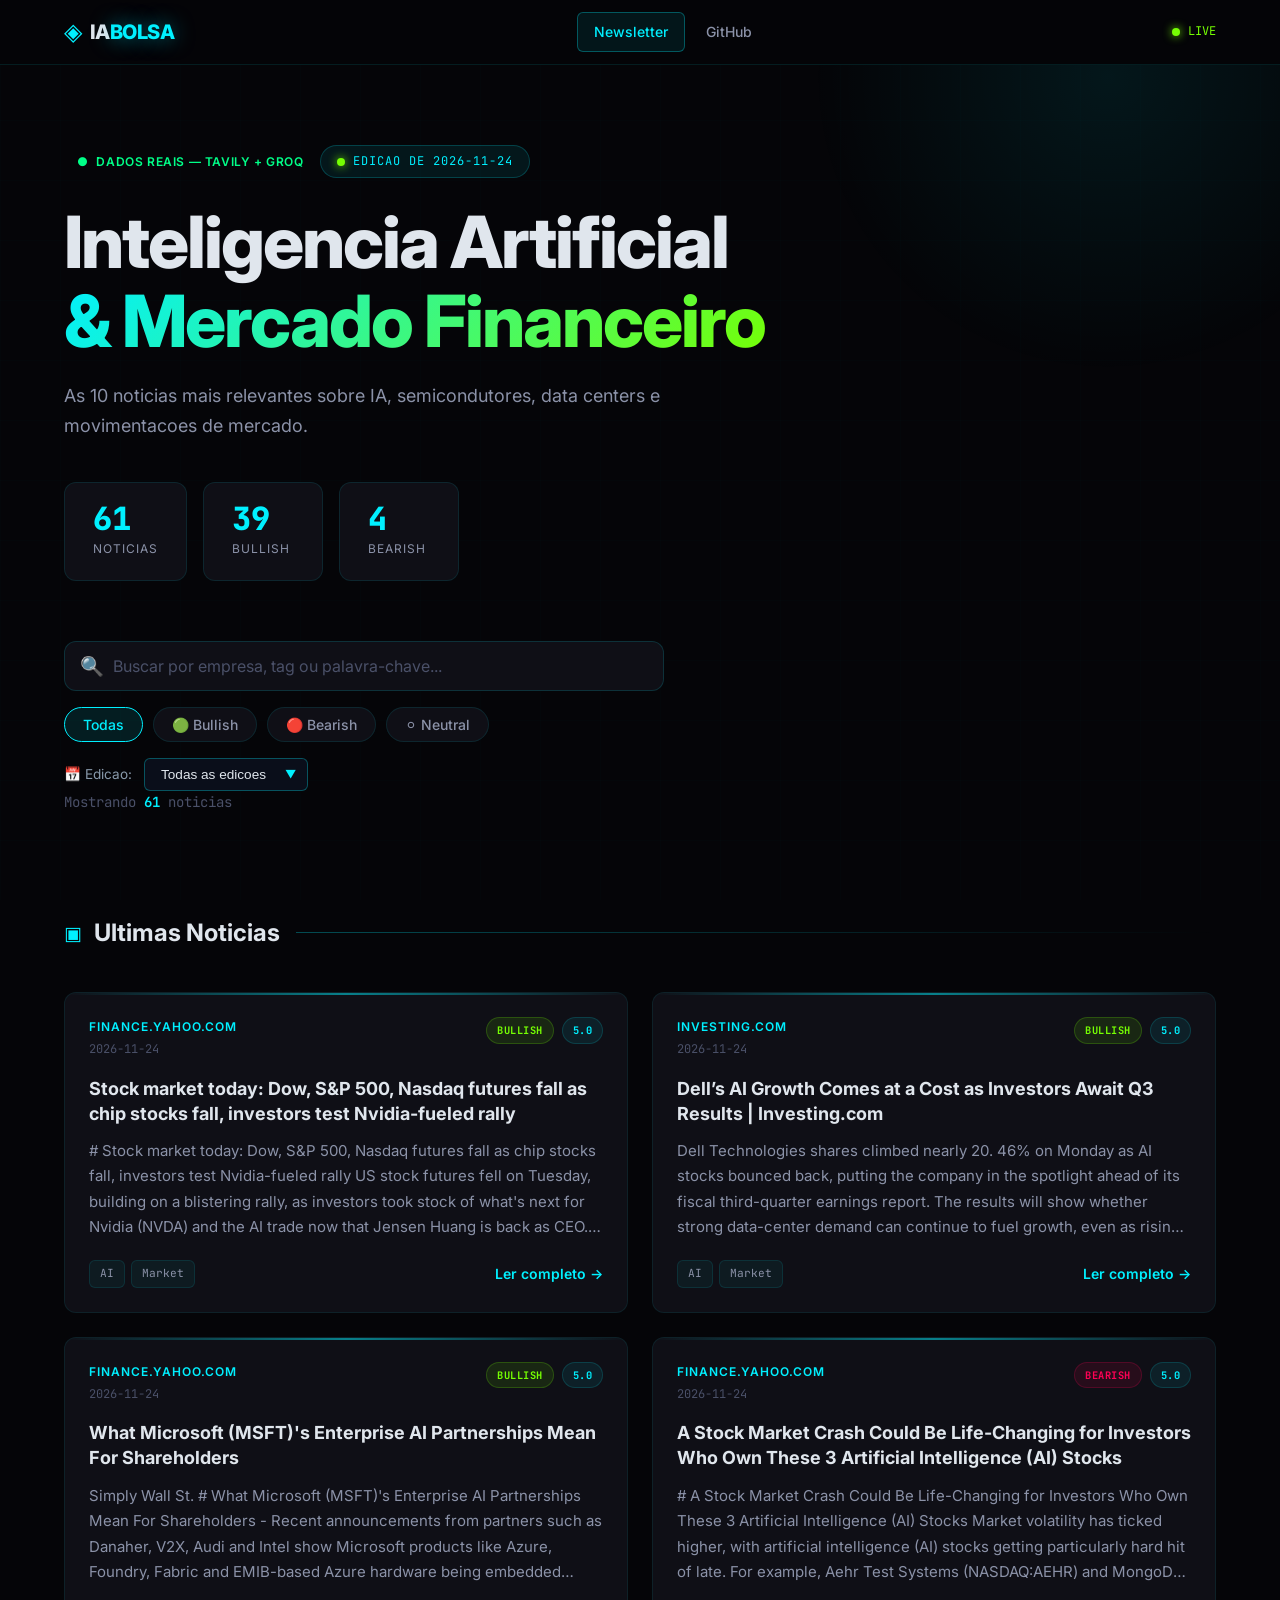
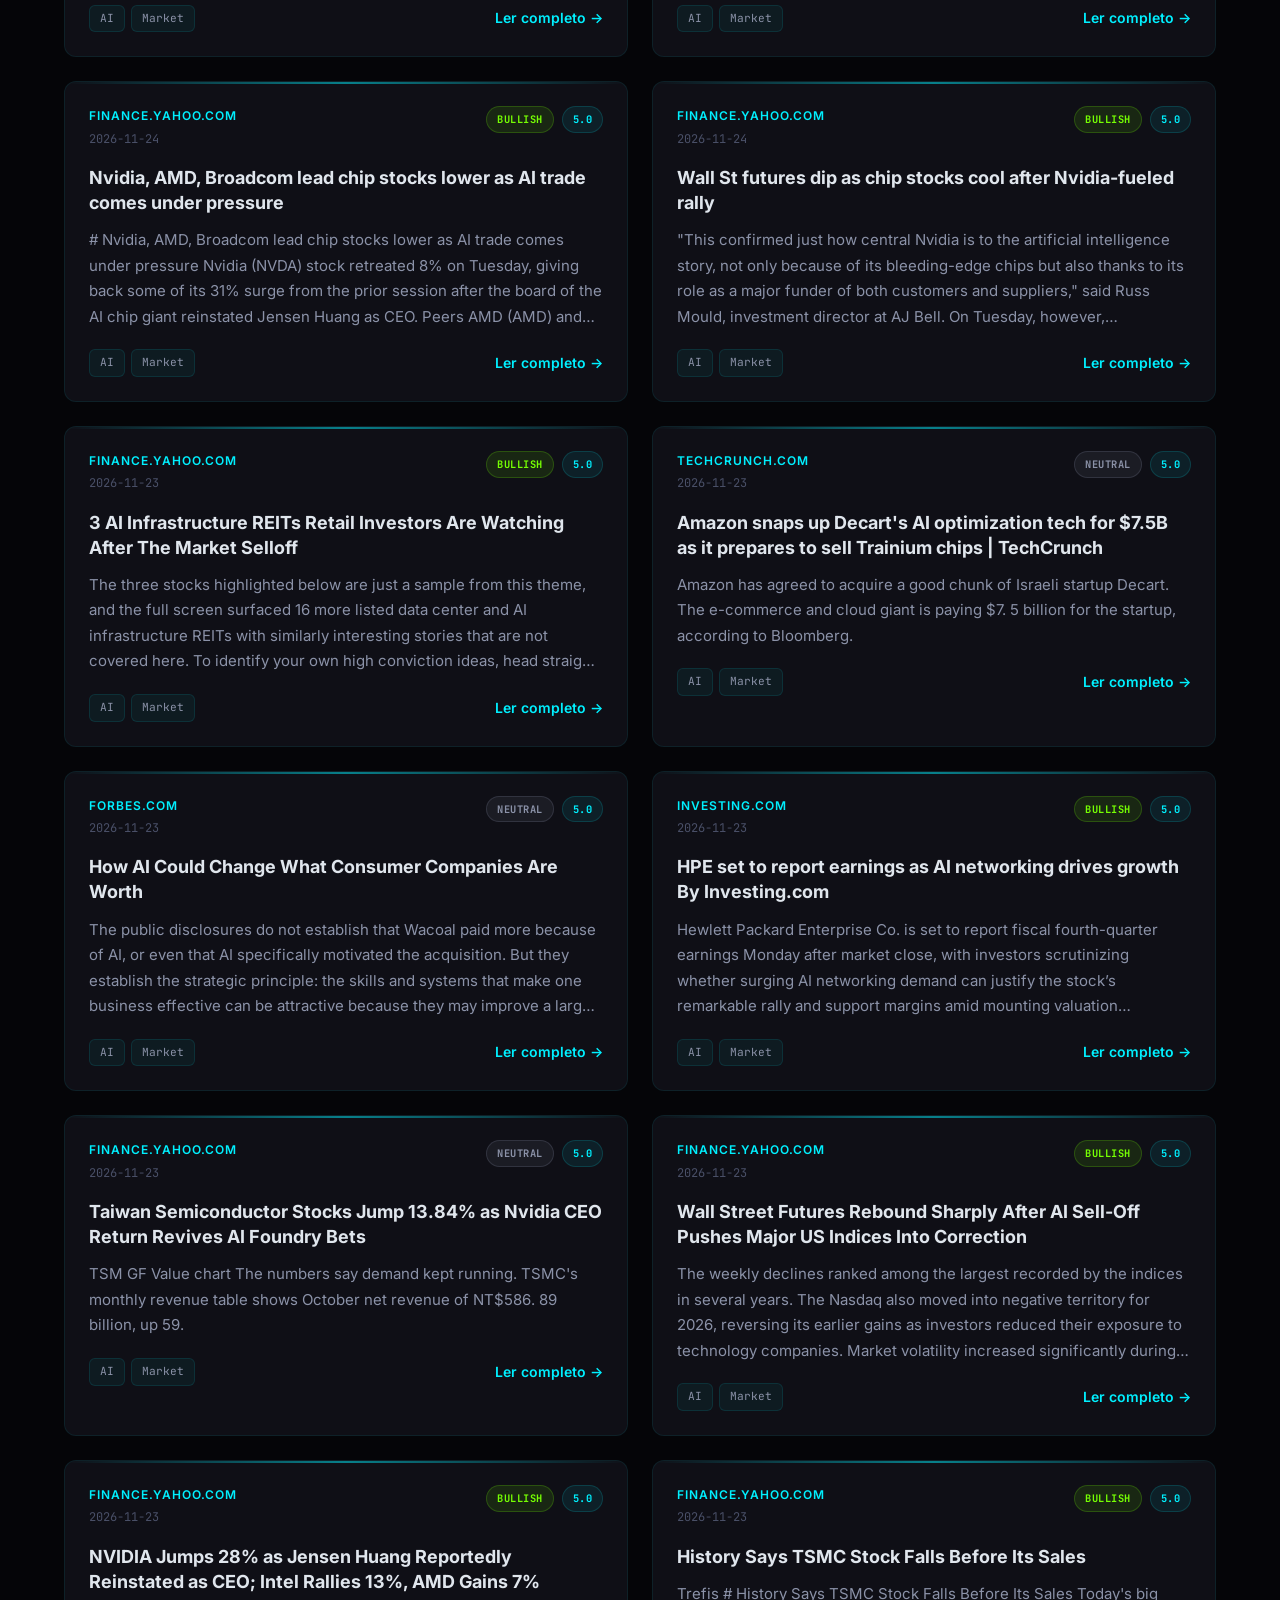
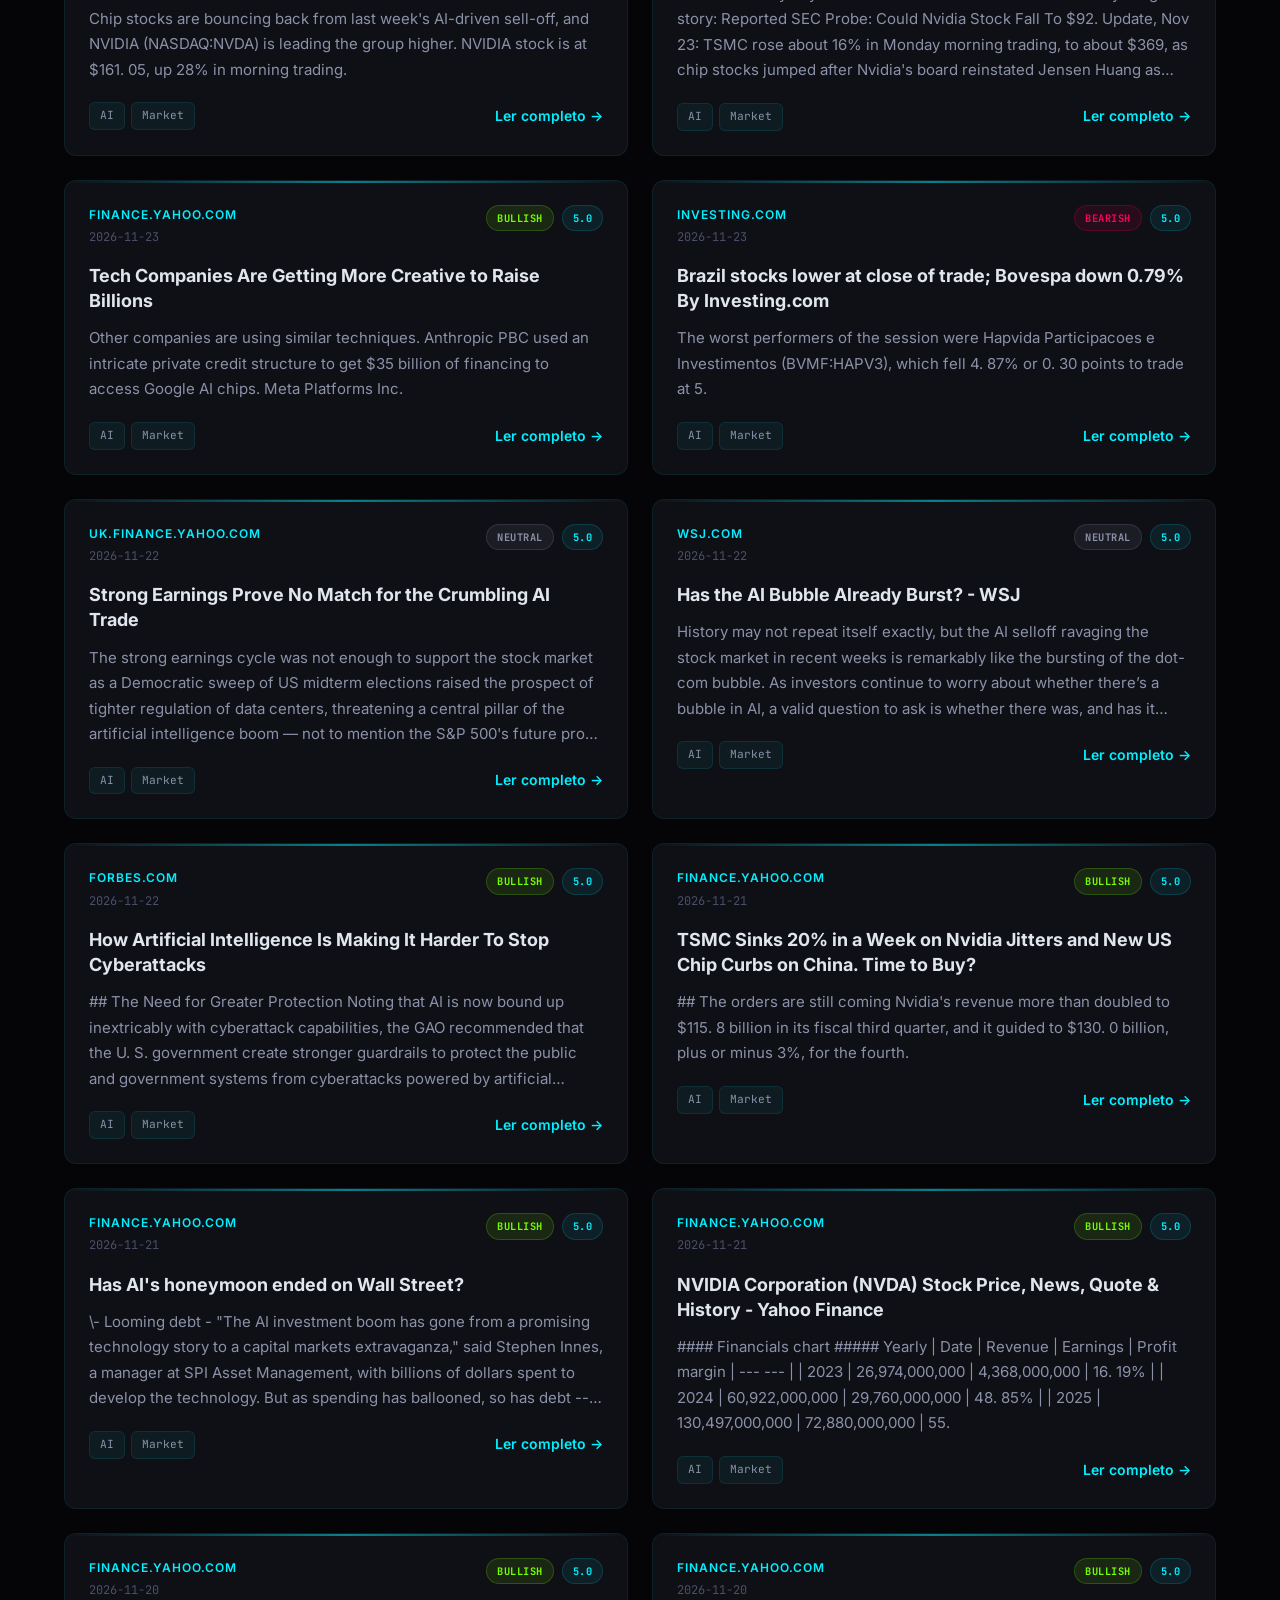
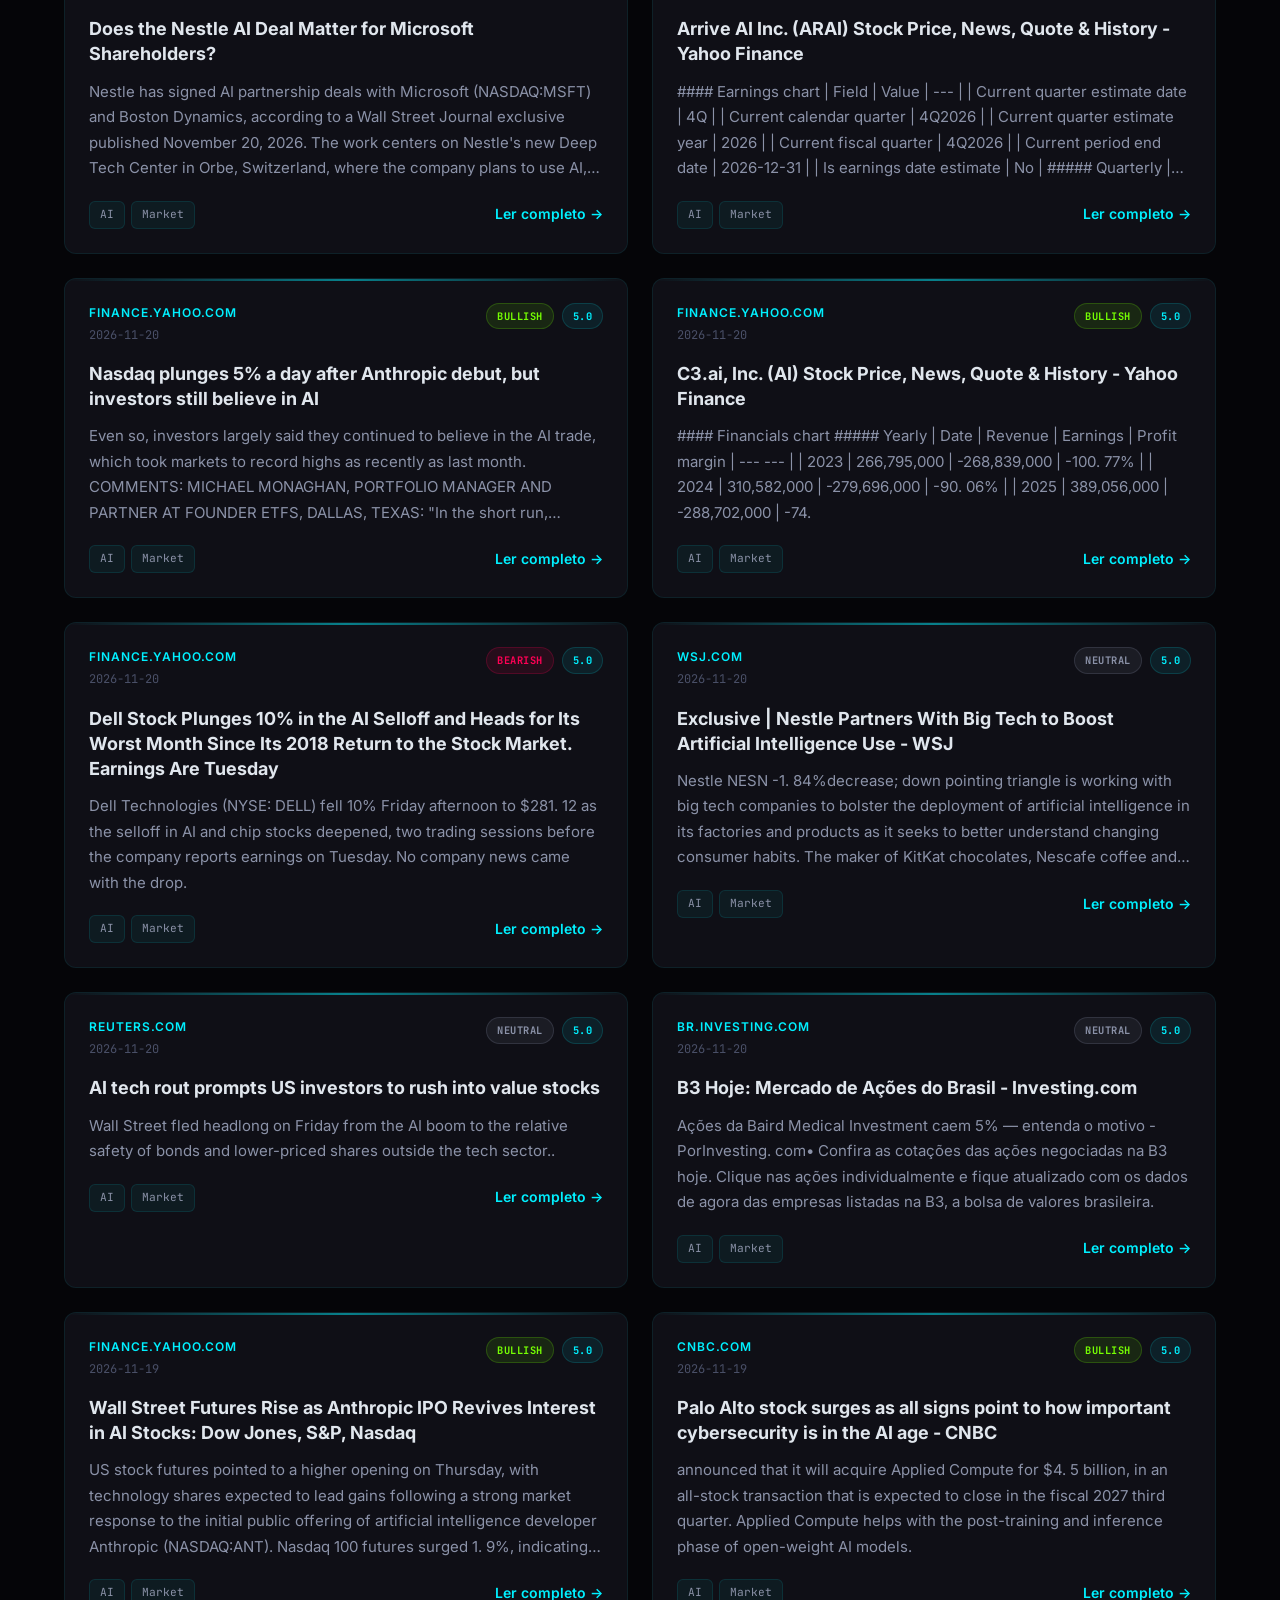
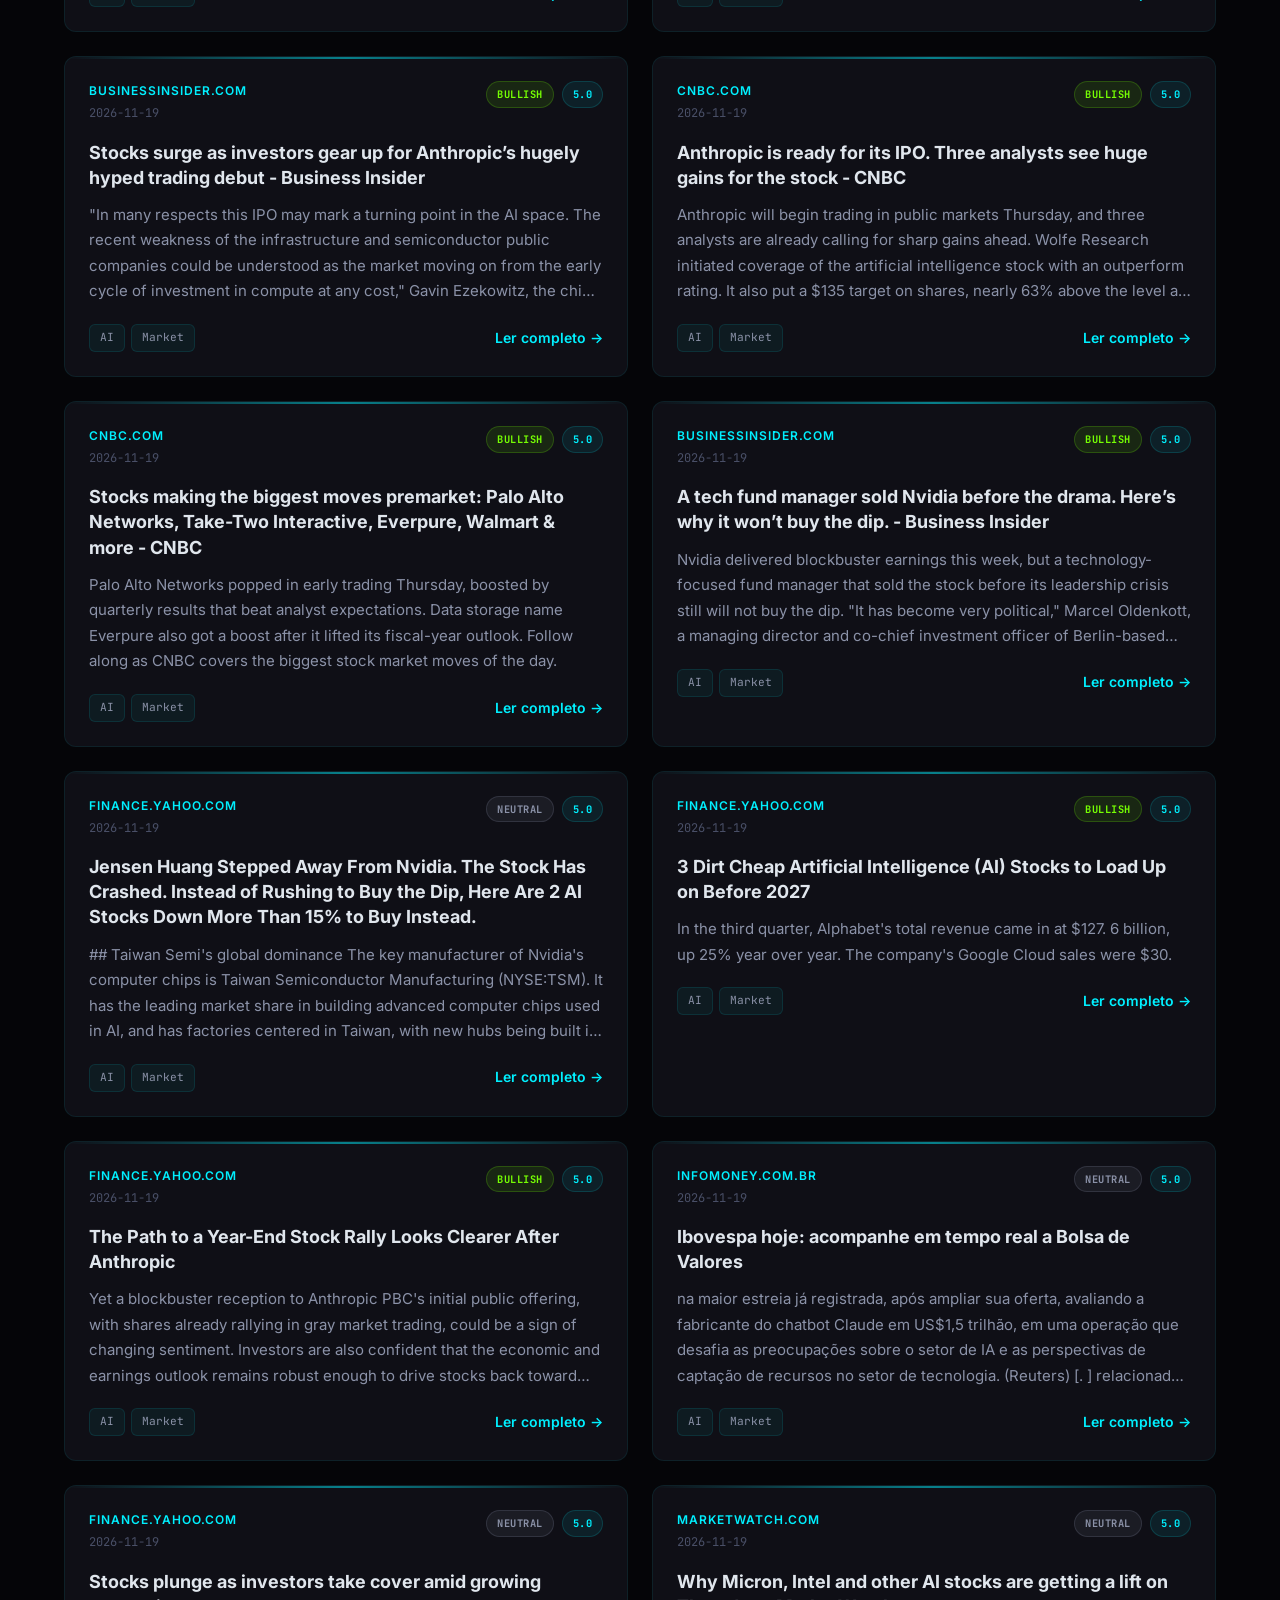
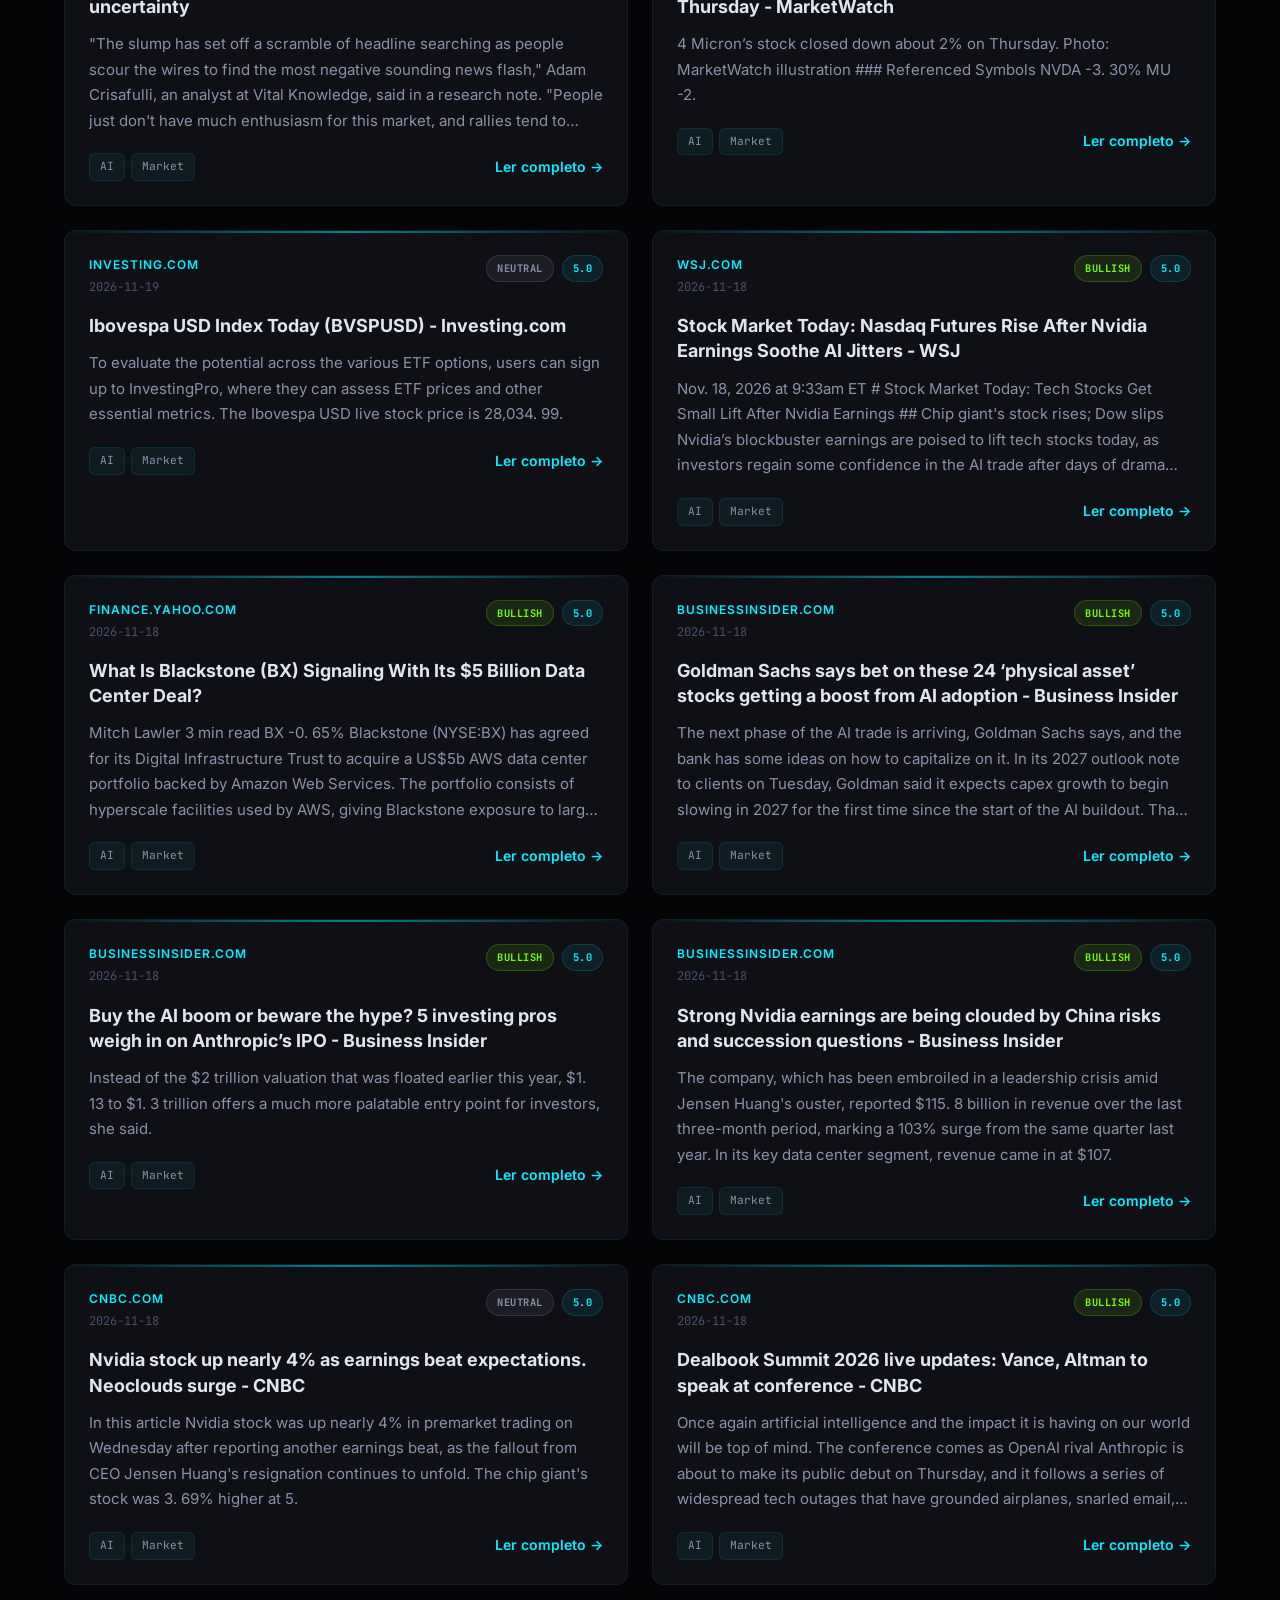
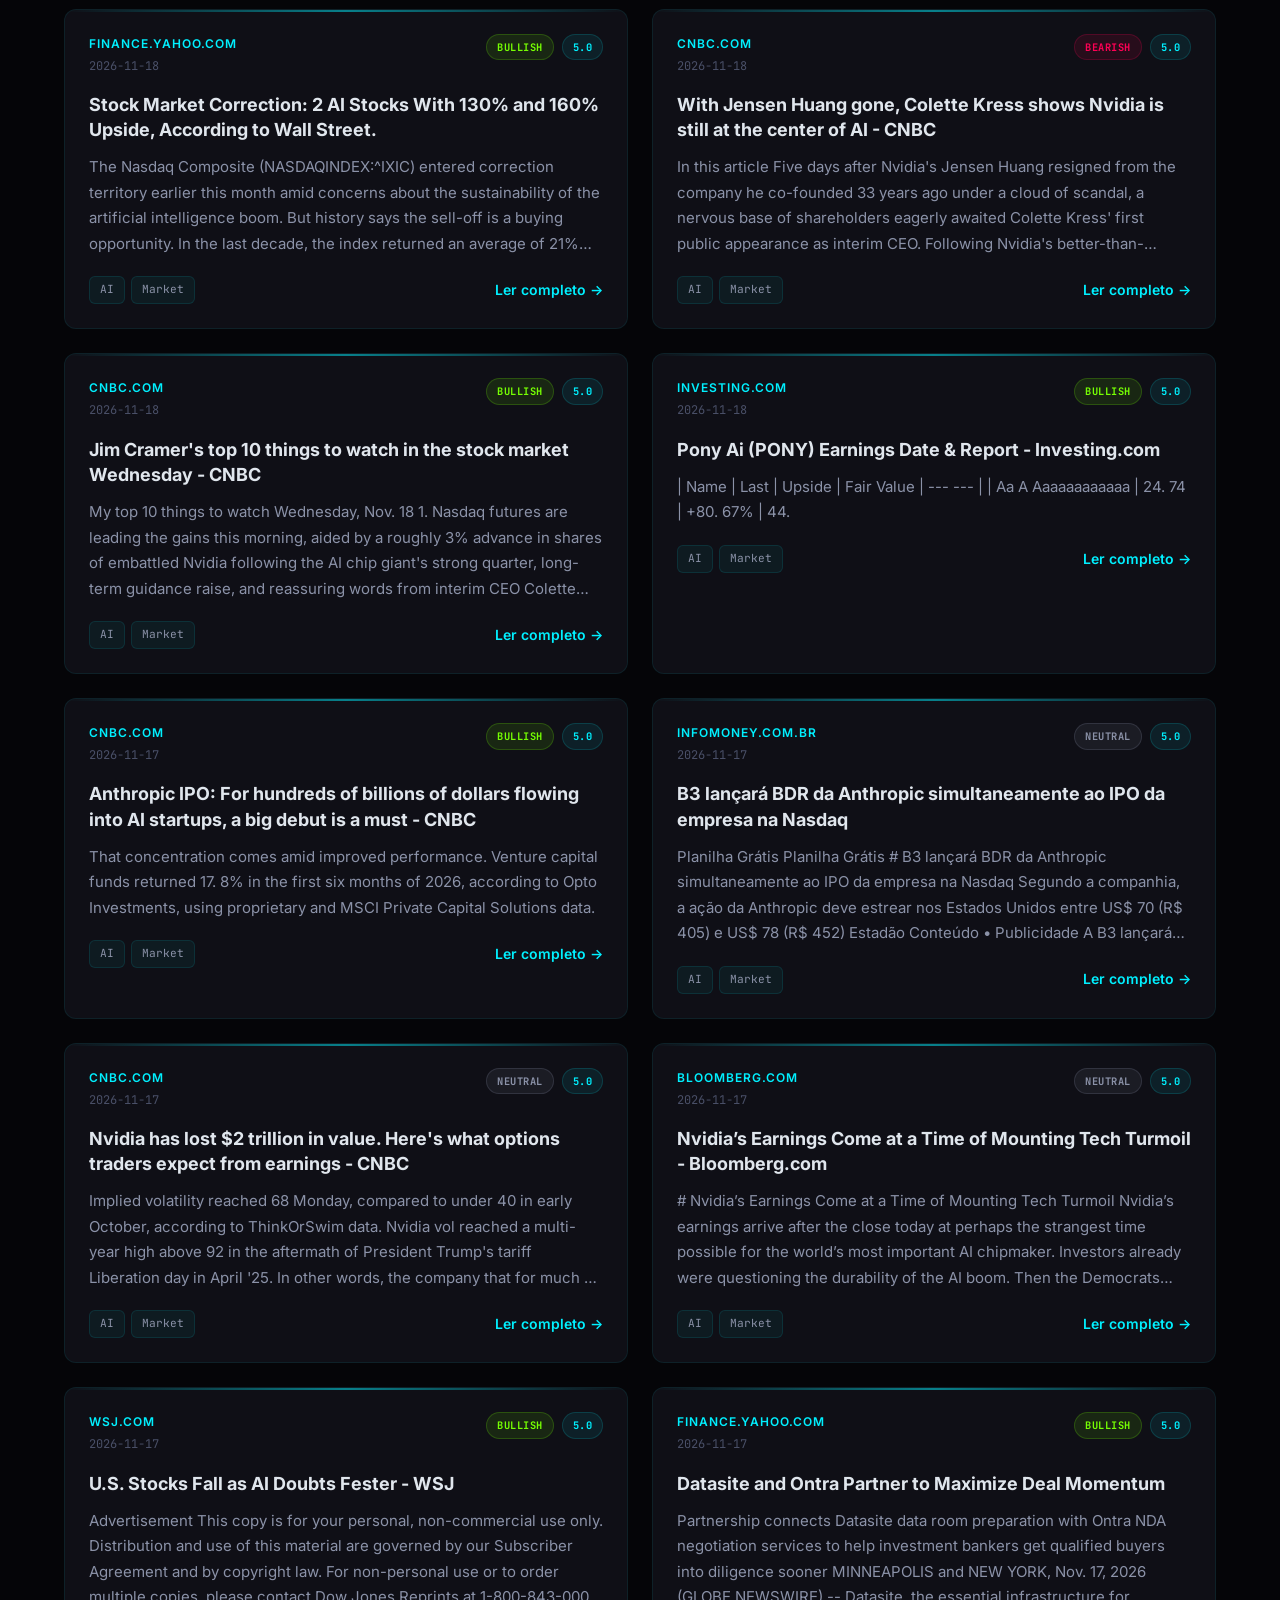
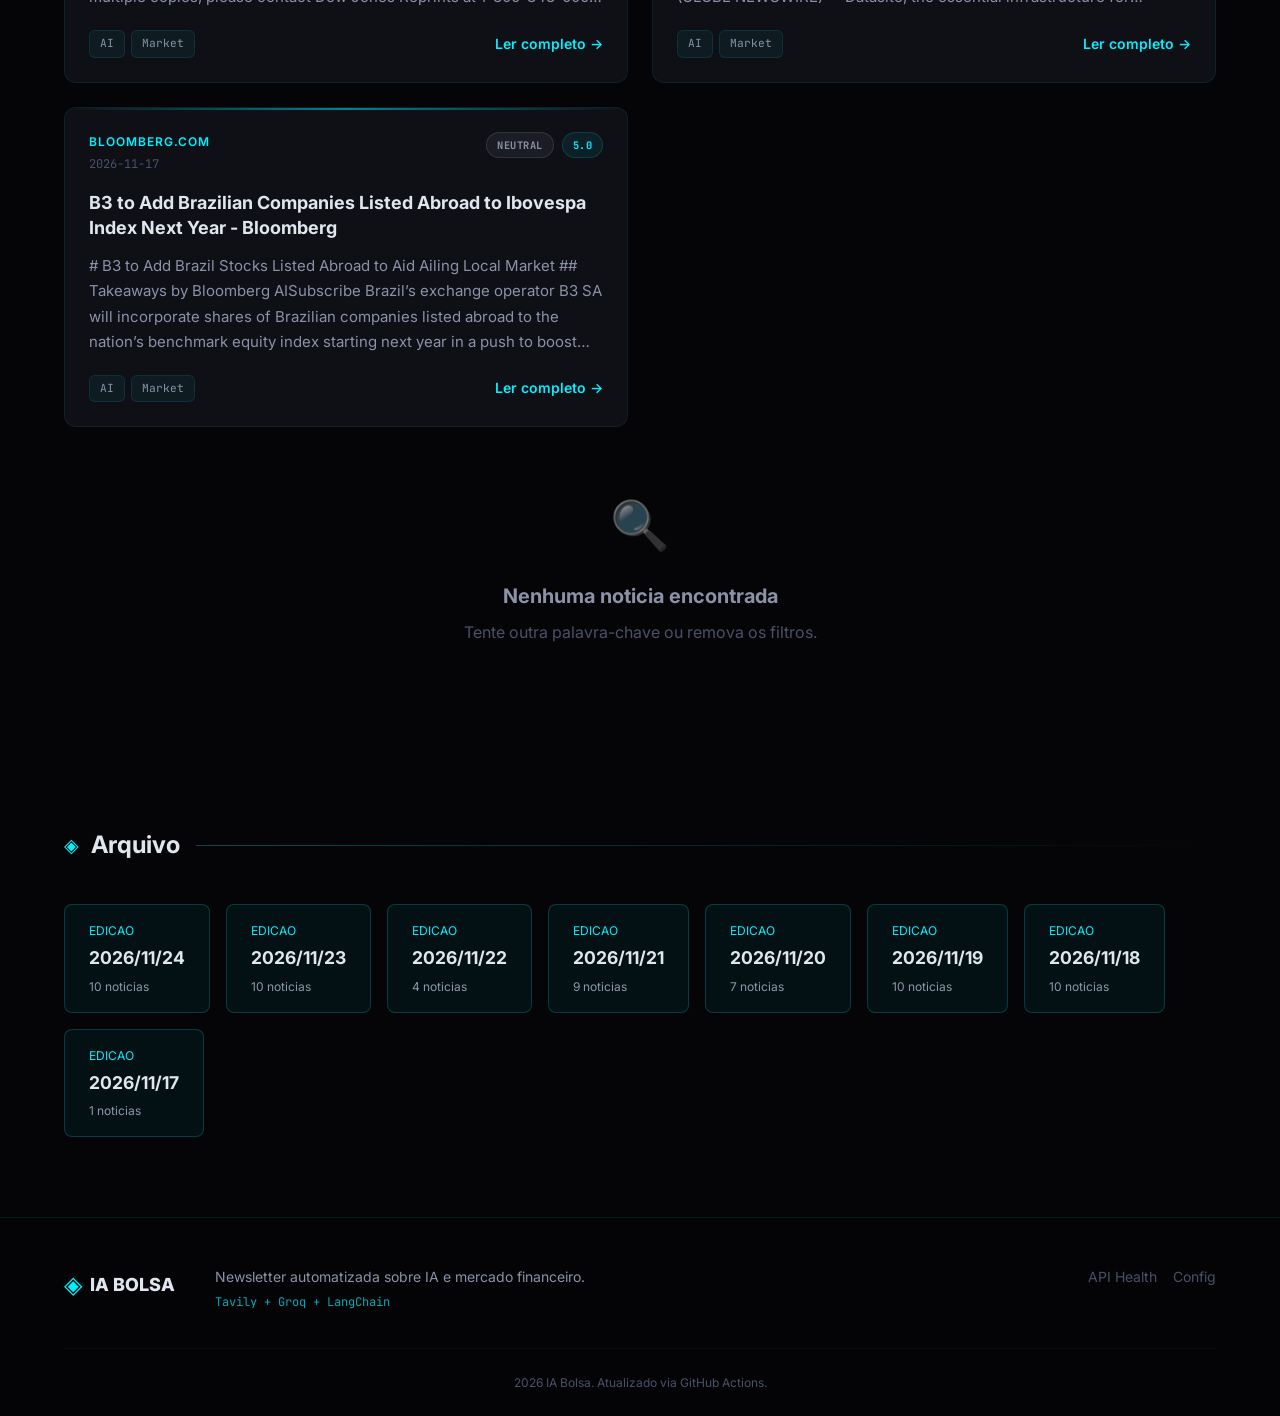
==== index.html @ cea40d55 "update: newsletter 2026-11-24 [bot]" ====
<!DOCTYPE html>
<html lang="pt-BR">
<head>
    <meta charset="UTF-8">
    <meta name="viewport" content="width=device-width, initial-scale=1.0">
    <meta name="description" content="Newsletter automatizada sobre IA e mercado financeiro.">
    <title>Newsletter IA Bolsa — 2026-11-24</title>
    
    <link rel="preconnect" href="https://fonts.googleapis.com">
    <link rel="preconnect" href="https://fonts.gstatic.com" crossorigin>
    <link href="https://fonts.googleapis.com/css2?family=Inter:wght@300;400;500;600;700;800&family=JetBrains+Mono:wght@400;500;600&display=swap" rel="stylesheet">
    
    
    
        <link rel="stylesheet" href="static/css/style.css">
    
    
    
</head>
<body>
    <div class="scanlines"></div>
    <div class="grid-bg"></div>
    
    <header class="site-header">
        <div class="container">
            <div class="header-content">
                <a href="/" class="logo">
                    <span class="logo-icon">◈</span>
                    <span class="logo-text">IA<span class="logo-accent">BOLSA</span></span>
                </a>
                <nav class="main-nav">
                    <a href="/" class="nav-link active">Newsletter</a>
                    <a href="https://github.com" target="_blank" class="nav-link">GitHub</a>
                </nav>
                <div class="header-meta">
                    <span class="pulse-dot"></span>
                    <span class="status-text">LIVE</span>
                </div>
            </div>
        </div>
    </header>
    
    <main class="main-content">
        
<section class="hero-section">
    <div class="container">
        <div class="source-badge" style="margin-bottom:1rem;display:inline-flex;align-items:center;gap:0.5rem;padding:0.4rem 0.8rem;border-radius:6px;font-size:0.75rem;font-weight:600;letter-spacing:0.05em;text-transform:uppercase;">
            
            <span style="color:#00ff88;">●</span>
            <span style="color:#00ff88;">Dados Reais — Tavily + Groq</span>
            
        </div>
        <div class="hero-badge">
            <span class="pulse-dot"></span>
            <span>EDICAO DE 2026-11-24</span>
        </div>
        <h1 class="hero-title">
            Inteligencia Artificial<br>
            <span class="gradient-text">& Mercado Financeiro</span>
        </h1>
        <p class="hero-subtitle">
            As 10 noticias mais relevantes sobre IA, semicondutores,
            data centers e movimentacoes de mercado.
        </p>
        <div class="hero-stats">
            <div class="stat-card">
                <span class="stat-value" id="stat-total">61</span>
                <span class="stat-label">Noticias</span>
            </div>
            <div class="stat-card">
                <span class="stat-value" id="stat-bullish">39</span>
                <span class="stat-label">Bullish</span>
            </div>
            <div class="stat-card">
                <span class="stat-value" id="stat-bearish">4</span>
                <span class="stat-label">Bearish</span>
            </div>
        </div>
    </div>
</section>

<section class="search-section">
    <div class="container">
        <div class="search-container">
            <span class="search-icon">🔍</span>
            <input type="text" class="search-input" id="search-input" placeholder="Buscar por empresa, tag ou palavra-chave...">
        </div>
        <div class="filter-bar">
            <button class="filter-btn active" data-filter="all">Todas</button>
            <button class="filter-btn" data-filter="bullish">🟢 Bullish</button>
            <button class="filter-btn" data-filter="bearish">🔴 Bearish</button>
            <button class="filter-btn" data-filter="neutral">⚪ Neutral</button>
        </div>
        
        <div class="date-select-wrapper" style="margin-top:1rem;display:flex;align-items:center;gap:0.75rem;">
            <span style="color:#8899aa;font-size:0.85rem;">📅 Edicao:</span>
            <div style="position:relative;">
                <select id="date-select" style="appearance:none;background:#0a0e1a;border:1px solid rgba(0,240,255,0.3);color:#e0e6ed;padding:0.5rem 2.5rem 0.5rem 1rem;border-radius:6px;font-size:0.85rem;cursor:pointer;min-width:140px;">
                    <option value="all">Todas as edicoes</option>
                    
                    <option value="2026-11-24">2026/11/24</option>
                    
                    <option value="2026-11-23">2026/11/23</option>
                    
                    <option value="2026-11-22">2026/11/22</option>
                    
                    <option value="2026-11-21">2026/11/21</option>
                    
                    <option value="2026-11-20">2026/11/20</option>
                    
                    <option value="2026-11-19">2026/11/19</option>
                    
                    <option value="2026-11-18">2026/11/18</option>
                    
                    <option value="2026-11-17">2026/11/17</option>
                    
                </select>
                <span style="position:absolute;right:0.75rem;top:50%;transform:translateY(-50%);pointer-events:none;color:#00f0ff;font-size:0.7rem;">▼</span>
            </div>
        </div>
        
        <div class="results-count" id="results-count">Mostrando <span>61</span> noticias</div>
    </div>
</section>

<section class="newsletter-section">
    <div class="container">
        <div class="section-header">
            <h2 class="section-title">
                <span class="title-icon">▣</span>
                Ultimas Noticias
            </h2>
            <div class="section-line"></div>
        </div>

        <div class="news-grid" id="news-grid">
            
            
            <article class="news-card" data-sentimento="bullish" data-search="stock market today: dow, s&p 500, nasdaq futures fall as chip stocks fall, investors test nvidia-fueled rally # stock market today: dow, s&p 500, nasdaq futures fall as chip stocks fall, investors test nvidia-fueled rally

us stock futures fell on tuesday, building on a blistering rally, as investors took stock of whats next for nvidia (nvda) and the ai trade now that jensen huang is back as ceo. 

futures on the dow jones industrial average (ym=f) fell 0. 6%, while those on the s&p 500 (es=f) declined 1. finance.yahoo.com ai market" data-edicao="2026-11-24">
                <div class="card-glow"></div>
                <div class="card-content">
                    <div class="card-header">
                        <div class="card-meta">
                            <span class="card-source">finance.yahoo.com</span>
                            <span class="card-date">2026-11-24</span>
                        </div>
                        <div class="card-badges">
                            <span class="badge sentiment-badge sentiment-bullish">
                                BULLISH
                            </span>
                            <span class="badge score-badge">
                                5.0
                            </span>
                        </div>
                    </div>

                    <h3 class="card-title">
                        <a href="https://finance.yahoo.com/markets/live/stock-market-today-tuesday-november-24-dow-sp-500-nasdaq-chip-stocks-nvidia-140629923.html" target="_blank" rel="noopener">
                            Stock market today: Dow, S&P 500, Nasdaq futures fall as chip stocks fall, investors test Nvidia-fueled rally
                        </a>
                    </h3>

                    <p class="card-summary"># Stock market today: Dow, S&P 500, Nasdaq futures fall as chip stocks fall, investors test Nvidia-fueled rally

US stock futures fell on Tuesday, building on a blistering rally, as investors took stock of what's next for Nvidia (NVDA) and the AI trade now that Jensen Huang is back as CEO. 

Futures on the Dow Jones Industrial Average (YM=F) fell 0. 6%, while those on the S&P 500 (ES=F) declined 1.</p>

                    <div class="card-footer">
                        <div class="card-tags">
                            
                            <span class="tag">AI</span>
                            
                            <span class="tag">Market</span>
                            
                        </div>
                        <a href="https://finance.yahoo.com/markets/live/stock-market-today-tuesday-november-24-dow-sp-500-nasdaq-chip-stocks-nvidia-140629923.html" target="_blank" rel="noopener" class="card-link">
                            Ler completo →
                        </a>
                    </div>
                </div>
            </article>
            
            
            <article class="news-card" data-sentimento="bullish" data-search="dell’s ai growth comes at a cost as investors await q3 results | investing.com dell technologies shares climbed nearly 20. 46% on monday as ai stocks bounced back, putting the company in the spotlight ahead of its fiscal third-quarter earnings report. 

the results will show whether strong data-center demand can continue to fuel growth, even as rising hardware costs weigh on the outlook. investing.com ai market" data-edicao="2026-11-24">
                <div class="card-glow"></div>
                <div class="card-content">
                    <div class="card-header">
                        <div class="card-meta">
                            <span class="card-source">investing.com</span>
                            <span class="card-date">2026-11-24</span>
                        </div>
                        <div class="card-badges">
                            <span class="badge sentiment-badge sentiment-bullish">
                                BULLISH
                            </span>
                            <span class="badge score-badge">
                                5.0
                            </span>
                        </div>
                    </div>

                    <h3 class="card-title">
                        <a href="https://www.investing.com/analysis/dells-ai-growth-comes-at-a-cost-as-investors-await-q3-results-200692199" target="_blank" rel="noopener">
                            Dell’s AI Growth Comes at a Cost as Investors Await Q3 Results | Investing.com
                        </a>
                    </h3>

                    <p class="card-summary">Dell Technologies shares climbed nearly 20. 46% on Monday as AI stocks bounced back, putting the company in the spotlight ahead of its fiscal third-quarter earnings report. 

The results will show whether strong data-center demand can continue to fuel growth, even as rising hardware costs weigh on the outlook.</p>

                    <div class="card-footer">
                        <div class="card-tags">
                            
                            <span class="tag">AI</span>
                            
                            <span class="tag">Market</span>
                            
                        </div>
                        <a href="https://www.investing.com/analysis/dells-ai-growth-comes-at-a-cost-as-investors-await-q3-results-200692199" target="_blank" rel="noopener" class="card-link">
                            Ler completo →
                        </a>
                    </div>
                </div>
            </article>
            
            
            <article class="news-card" data-sentimento="bullish" data-search="what microsoft (msft)s enterprise ai partnerships mean for shareholders simply wall st. 

# what microsoft (msft)s enterprise ai partnerships mean for shareholders

- recent announcements from partners such as danaher, v2x, audi and intel show microsoft products like azure, foundry, fabric and emib-based azure hardware being embedded deeper into mission operations, scientific instruments and workplace tools. 
- these deals point to microsoft quietly turning ai from headline demos into long-term, embedded workloads across defense, healthcare, autos and labs, which ties ai demand directly to everyday enterprise processes rather than one-off projects. finance.yahoo.com ai market" data-edicao="2026-11-24">
                <div class="card-glow"></div>
                <div class="card-content">
                    <div class="card-header">
                        <div class="card-meta">
                            <span class="card-source">finance.yahoo.com</span>
                            <span class="card-date">2026-11-24</span>
                        </div>
                        <div class="card-badges">
                            <span class="badge sentiment-badge sentiment-bullish">
                                BULLISH
                            </span>
                            <span class="badge score-badge">
                                5.0
                            </span>
                        </div>
                    </div>

                    <h3 class="card-title">
                        <a href="https://finance.yahoo.com/technology/ai/articles/microsoft-msft-enterprise-ai-partnerships-001743463.html" target="_blank" rel="noopener">
                            What Microsoft (MSFT)'s Enterprise AI Partnerships Mean For Shareholders
                        </a>
                    </h3>

                    <p class="card-summary">Simply Wall St. 

# What Microsoft (MSFT)'s Enterprise AI Partnerships Mean For Shareholders

- Recent announcements from partners such as Danaher, V2X, Audi and Intel show Microsoft products like Azure, Foundry, Fabric and EMIB-based Azure hardware being embedded deeper into mission operations, scientific instruments and workplace tools. 
- These deals point to Microsoft quietly turning AI from headline demos into long-term, embedded workloads across defense, healthcare, autos and labs, which ties AI demand directly to everyday enterprise processes rather than one-off projects.</p>

                    <div class="card-footer">
                        <div class="card-tags">
                            
                            <span class="tag">AI</span>
                            
                            <span class="tag">Market</span>
                            
                        </div>
                        <a href="https://finance.yahoo.com/technology/ai/articles/microsoft-msft-enterprise-ai-partnerships-001743463.html" target="_blank" rel="noopener" class="card-link">
                            Ler completo →
                        </a>
                    </div>
                </div>
            </article>
            
            
            <article class="news-card" data-sentimento="bearish" data-search="a stock market crash could be life-changing for investors who own these 3 artificial intelligence (ai) stocks # a stock market crash could be life-changing for investors who own these 3 artificial intelligence (ai) stocks

market volatility has ticked higher, with artificial intelligence (ai) stocks getting particularly hard hit of late.  for example, aehr test systems (nasdaq:aehr) and mongodb (nasdaq:mdb) are down 60% and 30%, respectively, over the past three months, as of this writing.  cisco systems (nasdaq:csco), a tech industry giant, is down about 18%. finance.yahoo.com ai market" data-edicao="2026-11-24">
                <div class="card-glow"></div>
                <div class="card-content">
                    <div class="card-header">
                        <div class="card-meta">
                            <span class="card-source">finance.yahoo.com</span>
                            <span class="card-date">2026-11-24</span>
                        </div>
                        <div class="card-badges">
                            <span class="badge sentiment-badge sentiment-bearish">
                                BEARISH
                            </span>
                            <span class="badge score-badge">
                                5.0
                            </span>
                        </div>
                    </div>

                    <h3 class="card-title">
                        <a href="https://finance.yahoo.com/markets/stocks/articles/stock-market-crash-could-life-043501711.html" target="_blank" rel="noopener">
                            A Stock Market Crash Could Be Life-Changing for Investors Who Own These 3 Artificial Intelligence (AI) Stocks
                        </a>
                    </h3>

                    <p class="card-summary"># A Stock Market Crash Could Be Life-Changing for Investors Who Own These 3 Artificial Intelligence (AI) Stocks

Market volatility has ticked higher, with artificial intelligence (AI) stocks getting particularly hard hit of late.  For example, Aehr Test Systems (NASDAQ:AEHR) and MongoDB (NASDAQ:MDB) are down 60% and 30%, respectively, over the past three months, as of this writing.  Cisco Systems (NASDAQ:CSCO), a tech industry giant, is down about 18%.</p>

                    <div class="card-footer">
                        <div class="card-tags">
                            
                            <span class="tag">AI</span>
                            
                            <span class="tag">Market</span>
                            
                        </div>
                        <a href="https://finance.yahoo.com/markets/stocks/articles/stock-market-crash-could-life-043501711.html" target="_blank" rel="noopener" class="card-link">
                            Ler completo →
                        </a>
                    </div>
                </div>
            </article>
            
            
            <article class="news-card" data-sentimento="bullish" data-search="nvidia, amd, broadcom lead chip stocks lower as ai trade comes under pressure # nvidia, amd, broadcom lead chip stocks lower as ai trade comes under pressure

nvidia (nvda) stock retreated 8% on tuesday, giving back some of its 31% surge from the prior session after the board of the ai chip giant reinstated jensen huang as ceo.  peers amd (amd) and broadcom (avgo) also declined from mondays rebound as the overall ai trade came under renewed pressure. 

follow live updates and reactions to jensen huangs return as nvidia ceo

shares of taiwan semiconductor manufacturing company (tsm), which manufactures nvidia chips, and equipment maker asml (asml) fell roughly 2% each while chip designer arm holdings (arm) was down 4%. finance.yahoo.com ai market" data-edicao="2026-11-24">
                <div class="card-glow"></div>
                <div class="card-content">
                    <div class="card-header">
                        <div class="card-meta">
                            <span class="card-source">finance.yahoo.com</span>
                            <span class="card-date">2026-11-24</span>
                        </div>
                        <div class="card-badges">
                            <span class="badge sentiment-badge sentiment-bullish">
                                BULLISH
                            </span>
                            <span class="badge score-badge">
                                5.0
                            </span>
                        </div>
                    </div>

                    <h3 class="card-title">
                        <a href="https://finance.yahoo.com/markets/article/nvidia-amd-broadcom-lead-chip-stocks-lower-as-ai-trade-comes-under-pressure-141635463.html" target="_blank" rel="noopener">
                            Nvidia, AMD, Broadcom lead chip stocks lower as AI trade comes under pressure
                        </a>
                    </h3>

                    <p class="card-summary"># Nvidia, AMD, Broadcom lead chip stocks lower as AI trade comes under pressure

Nvidia (NVDA) stock retreated 8% on Tuesday, giving back some of its 31% surge from the prior session after the board of the AI chip giant reinstated Jensen Huang as CEO.  Peers AMD (AMD) and Broadcom (AVGO) also declined from Monday's rebound as the overall AI trade came under renewed pressure. 

Follow live updates and reactions to Jensen Huang's return as Nvidia CEO

Shares of Taiwan Semiconductor Manufacturing Company (TSM), which manufactures Nvidia chips, and equipment maker ASML (ASML) fell roughly 2% each while chip designer Arm Holdings (ARM) was down 4%.</p>

                    <div class="card-footer">
                        <div class="card-tags">
                            
                            <span class="tag">AI</span>
                            
                            <span class="tag">Market</span>
                            
                        </div>
                        <a href="https://finance.yahoo.com/markets/article/nvidia-amd-broadcom-lead-chip-stocks-lower-as-ai-trade-comes-under-pressure-141635463.html" target="_blank" rel="noopener" class="card-link">
                            Ler completo →
                        </a>
                    </div>
                </div>
            </article>
            
            
            <article class="news-card" data-sentimento="bullish" data-search="wall st futures dip as chip stocks cool after nvidia-fueled rally this confirmed just how central nvidia is to the artificial intelligence story, not only because of its bleeding-edge chips but ‌also thanks to its role as a ⁠major funder of both customers and suppliers, said russ mould, investment director at aj bell. 

on tuesday, however, semiconductor stocks were set to give back some of those gains.  ⁠micron technology, advanced micro devices and marvell technology fell between 3. finance.yahoo.com ai market" data-edicao="2026-11-24">
                <div class="card-glow"></div>
                <div class="card-content">
                    <div class="card-header">
                        <div class="card-meta">
                            <span class="card-source">finance.yahoo.com</span>
                            <span class="card-date">2026-11-24</span>
                        </div>
                        <div class="card-badges">
                            <span class="badge sentiment-badge sentiment-bullish">
                                BULLISH
                            </span>
                            <span class="badge score-badge">
                                5.0
                            </span>
                        </div>
                    </div>

                    <h3 class="card-title">
                        <a href="https://finance.yahoo.com/markets/stocks/articles/wall-st-futures-dip-chip-105355594.html" target="_blank" rel="noopener">
                            Wall St futures dip as chip stocks cool after Nvidia-fueled rally
                        </a>
                    </h3>

                    <p class="card-summary">"This confirmed just how central Nvidia is to the artificial intelligence story, not only because of its bleeding-edge chips but ‌also thanks to its role as a ⁠major funder of both customers and suppliers," said Russ Mould, investment director at AJ Bell. 

On Tuesday, however, semiconductor stocks were set to give back some of those gains.  ⁠Micron Technology, Advanced Micro Devices and Marvell Technology fell between 3.</p>

                    <div class="card-footer">
                        <div class="card-tags">
                            
                            <span class="tag">AI</span>
                            
                            <span class="tag">Market</span>
                            
                        </div>
                        <a href="https://finance.yahoo.com/markets/stocks/articles/wall-st-futures-dip-chip-105355594.html" target="_blank" rel="noopener" class="card-link">
                            Ler completo →
                        </a>
                    </div>
                </div>
            </article>
            
            
            <article class="news-card" data-sentimento="bullish" data-search="3 ai infrastructure reits retail investors are watching after the market selloff the three stocks highlighted below are just a sample from this theme, and the full screen surfaced 16 more listed data center and ai infrastructure reits with similarly interesting stories that are not covered here.  to identify your own high conviction ideas, head straight into the global data center and ai infrastructure reits screener to filter and analyze this wider group. 

## equinix (eqix)

overview: equinix runs large colocation data centers and dense interconnection hubs that host cloud, ai and enterprise workloads across a global footprint. finance.yahoo.com ai market" data-edicao="2026-11-23">
                <div class="card-glow"></div>
                <div class="card-content">
                    <div class="card-header">
                        <div class="card-meta">
                            <span class="card-source">finance.yahoo.com</span>
                            <span class="card-date">2026-11-23</span>
                        </div>
                        <div class="card-badges">
                            <span class="badge sentiment-badge sentiment-bullish">
                                BULLISH
                            </span>
                            <span class="badge score-badge">
                                5.0
                            </span>
                        </div>
                    </div>

                    <h3 class="card-title">
                        <a href="https://finance.yahoo.com/real-estate/articles/3-ai-infrastructure-reits-retail-141117869.html" target="_blank" rel="noopener">
                            3 AI Infrastructure REITs Retail Investors Are Watching After The Market Selloff
                        </a>
                    </h3>

                    <p class="card-summary">The three stocks highlighted below are just a sample from this theme, and the full screen surfaced 16 more listed data center and AI infrastructure REITs with similarly interesting stories that are not covered here.  To identify your own high conviction ideas, head straight into the Global Data Center and AI Infrastructure REITs screener to filter and analyze this wider group. 

## Equinix (EQIX)

Overview: Equinix runs large colocation data centers and dense interconnection hubs that host cloud, AI and enterprise workloads across a global footprint.</p>

                    <div class="card-footer">
                        <div class="card-tags">
                            
                            <span class="tag">AI</span>
                            
                            <span class="tag">Market</span>
                            
                        </div>
                        <a href="https://finance.yahoo.com/real-estate/articles/3-ai-infrastructure-reits-retail-141117869.html" target="_blank" rel="noopener" class="card-link">
                            Ler completo →
                        </a>
                    </div>
                </div>
            </article>
            
            
            <article class="news-card" data-sentimento="neutral" data-search="amazon snaps up decarts ai optimization tech for $7.5b as it prepares to sell trainium chips | techcrunch amazon has agreed to acquire a good chunk of israeli startup decart. 

the e-commerce and cloud giant is paying $7. 5 billion for the startup, according to bloomberg. techcrunch.com ai market" data-edicao="2026-11-23">
                <div class="card-glow"></div>
                <div class="card-content">
                    <div class="card-header">
                        <div class="card-meta">
                            <span class="card-source">techcrunch.com</span>
                            <span class="card-date">2026-11-23</span>
                        </div>
                        <div class="card-badges">
                            <span class="badge sentiment-badge sentiment-neutral">
                                NEUTRAL
                            </span>
                            <span class="badge score-badge">
                                5.0
                            </span>
                        </div>
                    </div>

                    <h3 class="card-title">
                        <a href="https://techcrunch.com/2026/11/23/amazon-snaps-up-decarts-ai-optimization-tech-for-7-5b-as-it-prepares-to-sell-trainium-chips" target="_blank" rel="noopener">
                            Amazon snaps up Decart's AI optimization tech for $7.5B as it prepares to sell Trainium chips | TechCrunch
                        </a>
                    </h3>

                    <p class="card-summary">Amazon has agreed to acquire a good chunk of Israeli startup Decart. 

The e-commerce and cloud giant is paying $7. 5 billion for the startup, according to Bloomberg.</p>

                    <div class="card-footer">
                        <div class="card-tags">
                            
                            <span class="tag">AI</span>
                            
                            <span class="tag">Market</span>
                            
                        </div>
                        <a href="https://techcrunch.com/2026/11/23/amazon-snaps-up-decarts-ai-optimization-tech-for-7-5b-as-it-prepares-to-sell-trainium-chips" target="_blank" rel="noopener" class="card-link">
                            Ler completo →
                        </a>
                    </div>
                </div>
            </article>
            
            
            <article class="news-card" data-sentimento="neutral" data-search="how ai could change what consumer companies are worth the public disclosures do not establish that wacoal paid more because of ai, or even that ai specifically motivated the acquisition.  but they establish the strategic principle: the skills and systems that make one business effective can be attractive because they may improve a larger business after a combination.  as ai becomes more deeply embedded in consumer companies, that potential may become a more important consideration in acquisitions. forbes.com ai market" data-edicao="2026-11-23">
                <div class="card-glow"></div>
                <div class="card-content">
                    <div class="card-header">
                        <div class="card-meta">
                            <span class="card-source">forbes.com</span>
                            <span class="card-date">2026-11-23</span>
                        </div>
                        <div class="card-badges">
                            <span class="badge sentiment-badge sentiment-neutral">
                                NEUTRAL
                            </span>
                            <span class="badge score-badge">
                                5.0
                            </span>
                        </div>
                    </div>

                    <h3 class="card-title">
                        <a href="https://www.forbes.com/sites/richardkestenbaum/2026/11/23/how-ai-could-change-what-consumer-companies-are-worth" target="_blank" rel="noopener">
                            How AI Could Change What Consumer Companies Are Worth
                        </a>
                    </h3>

                    <p class="card-summary">The public disclosures do not establish that Wacoal paid more because of AI, or even that AI specifically motivated the acquisition.  But they establish the strategic principle: the skills and systems that make one business effective can be attractive because they may improve a larger business after a combination.  As AI becomes more deeply embedded in consumer companies, that potential may become a more important consideration in acquisitions.</p>

                    <div class="card-footer">
                        <div class="card-tags">
                            
                            <span class="tag">AI</span>
                            
                            <span class="tag">Market</span>
                            
                        </div>
                        <a href="https://www.forbes.com/sites/richardkestenbaum/2026/11/23/how-ai-could-change-what-consumer-companies-are-worth" target="_blank" rel="noopener" class="card-link">
                            Ler completo →
                        </a>
                    </div>
                </div>
            </article>
            
            
            <article class="news-card" data-sentimento="bullish" data-search="hpe set to report earnings as ai networking drives growth by investing.com hewlett packard enterprise co.  is set to report fiscal fourth-quarter earnings monday after market close, with investors scrutinizing whether surging ai networking demand can justify the stock’s remarkable rally and support margins amid mounting valuation concerns. 

analysts expect earnings of $1. investing.com ai market" data-edicao="2026-11-23">
                <div class="card-glow"></div>
                <div class="card-content">
                    <div class="card-header">
                        <div class="card-meta">
                            <span class="card-source">investing.com</span>
                            <span class="card-date">2026-11-23</span>
                        </div>
                        <div class="card-badges">
                            <span class="badge sentiment-badge sentiment-bullish">
                                BULLISH
                            </span>
                            <span class="badge score-badge">
                                5.0
                            </span>
                        </div>
                    </div>

                    <h3 class="card-title">
                        <a href="https://www.investing.com/news/earnings/hpe-set-to-report-earnings-as-ai-networking-drives-growth-93CH-5045927" target="_blank" rel="noopener">
                            HPE set to report earnings as AI networking drives growth By Investing.com
                        </a>
                    </h3>

                    <p class="card-summary">Hewlett Packard Enterprise Co.  is set to report fiscal fourth-quarter earnings Monday after market close, with investors scrutinizing whether surging AI networking demand can justify the stock’s remarkable rally and support margins amid mounting valuation concerns. 

Analysts expect earnings of $1.</p>

                    <div class="card-footer">
                        <div class="card-tags">
                            
                            <span class="tag">AI</span>
                            
                            <span class="tag">Market</span>
                            
                        </div>
                        <a href="https://www.investing.com/news/earnings/hpe-set-to-report-earnings-as-ai-networking-drives-growth-93CH-5045927" target="_blank" rel="noopener" class="card-link">
                            Ler completo →
                        </a>
                    </div>
                </div>
            </article>
            
            
            <article class="news-card" data-sentimento="neutral" data-search="taiwan semiconductor stocks jump 13.84% as nvidia ceo return revives ai foundry bets tsm gf value chart

the numbers say demand kept running.  tsmcs monthly revenue table shows october net revenue of nt$586. 89 billion, up 59. finance.yahoo.com ai market" data-edicao="2026-11-23">
                <div class="card-glow"></div>
                <div class="card-content">
                    <div class="card-header">
                        <div class="card-meta">
                            <span class="card-source">finance.yahoo.com</span>
                            <span class="card-date">2026-11-23</span>
                        </div>
                        <div class="card-badges">
                            <span class="badge sentiment-badge sentiment-neutral">
                                NEUTRAL
                            </span>
                            <span class="badge score-badge">
                                5.0
                            </span>
                        </div>
                    </div>

                    <h3 class="card-title">
                        <a href="https://finance.yahoo.com/markets/stocks/articles/taiwan-semiconductor-stocks-jump-13-165920257.html" target="_blank" rel="noopener">
                            Taiwan Semiconductor Stocks Jump 13.84% as Nvidia CEO Return Revives AI Foundry Bets
                        </a>
                    </h3>

                    <p class="card-summary">TSM GF Value chart

The numbers say demand kept running.  TSMC's monthly revenue table shows October net revenue of NT$586. 89 billion, up 59.</p>

                    <div class="card-footer">
                        <div class="card-tags">
                            
                            <span class="tag">AI</span>
                            
                            <span class="tag">Market</span>
                            
                        </div>
                        <a href="https://finance.yahoo.com/markets/stocks/articles/taiwan-semiconductor-stocks-jump-13-165920257.html" target="_blank" rel="noopener" class="card-link">
                            Ler completo →
                        </a>
                    </div>
                </div>
            </article>
            
            
            <article class="news-card" data-sentimento="bullish" data-search="wall street futures rebound sharply after ai sell-off pushes major us indices into correction the weekly declines ranked among the largest recorded by the indices in several years. 

the nasdaq also moved into negative territory for 2026, reversing its earlier gains as investors reduced their exposure to technology companies. 

market volatility increased significantly during the sell-off, with wall streets widely followed fear gauge finishing the week at its highest level since the turbulence caused by extensive us tariff announcements in april 2025. finance.yahoo.com ai market" data-edicao="2026-11-23">
                <div class="card-glow"></div>
                <div class="card-content">
                    <div class="card-header">
                        <div class="card-meta">
                            <span class="card-source">finance.yahoo.com</span>
                            <span class="card-date">2026-11-23</span>
                        </div>
                        <div class="card-badges">
                            <span class="badge sentiment-badge sentiment-bullish">
                                BULLISH
                            </span>
                            <span class="badge score-badge">
                                5.0
                            </span>
                        </div>
                    </div>

                    <h3 class="card-title">
                        <a href="https://finance.yahoo.com/markets/stocks/articles/wall-street-futures-rebound-sharply-111000961.html" target="_blank" rel="noopener">
                            Wall Street Futures Rebound Sharply After AI Sell-Off Pushes Major US Indices Into Correction
                        </a>
                    </h3>

                    <p class="card-summary">The weekly declines ranked among the largest recorded by the indices in several years. 

The Nasdaq also moved into negative territory for 2026, reversing its earlier gains as investors reduced their exposure to technology companies. 

Market volatility increased significantly during the sell-off, with Wall Street's widely followed fear gauge finishing the week at its highest level since the turbulence caused by extensive US tariff announcements in April 2025.</p>

                    <div class="card-footer">
                        <div class="card-tags">
                            
                            <span class="tag">AI</span>
                            
                            <span class="tag">Market</span>
                            
                        </div>
                        <a href="https://finance.yahoo.com/markets/stocks/articles/wall-street-futures-rebound-sharply-111000961.html" target="_blank" rel="noopener" class="card-link">
                            Ler completo →
                        </a>
                    </div>
                </div>
            </article>
            
            
            <article class="news-card" data-sentimento="bullish" data-search="nvidia jumps 28% as jensen huang reportedly reinstated as ceo; intel rallies 13%, amd gains 7% chip stocks are bouncing back from last weeks ai-driven sell-off, and nvidia (nasdaq:nvda) is leading the group higher.  nvidia stock is at $161. 05, up 28% in morning trading. finance.yahoo.com ai market" data-edicao="2026-11-23">
                <div class="card-glow"></div>
                <div class="card-content">
                    <div class="card-header">
                        <div class="card-meta">
                            <span class="card-source">finance.yahoo.com</span>
                            <span class="card-date">2026-11-23</span>
                        </div>
                        <div class="card-badges">
                            <span class="badge sentiment-badge sentiment-bullish">
                                BULLISH
                            </span>
                            <span class="badge score-badge">
                                5.0
                            </span>
                        </div>
                    </div>

                    <h3 class="card-title">
                        <a href="https://finance.yahoo.com/markets/stocks/articles/nvidia-jumps-28-chip-stocks-141339800.html" target="_blank" rel="noopener">
                            NVIDIA Jumps 28% as Jensen Huang Reportedly Reinstated as CEO; Intel Rallies 13%, AMD Gains 7%
                        </a>
                    </h3>

                    <p class="card-summary">Chip stocks are bouncing back from last week's AI-driven sell-off, and NVIDIA (NASDAQ:NVDA) is leading the group higher.  NVIDIA stock is at $161. 05, up 28% in morning trading.</p>

                    <div class="card-footer">
                        <div class="card-tags">
                            
                            <span class="tag">AI</span>
                            
                            <span class="tag">Market</span>
                            
                        </div>
                        <a href="https://finance.yahoo.com/markets/stocks/articles/nvidia-jumps-28-chip-stocks-141339800.html" target="_blank" rel="noopener" class="card-link">
                            Ler completo →
                        </a>
                    </div>
                </div>
            </article>
            
            
            <article class="news-card" data-sentimento="bullish" data-search="history says tsmc stock falls before its sales trefis

# history says tsmc stock falls before its sales

todays big story: reported sec probe: could nvidia stock fall to $92. 

update, nov 23: tsmc rose about 16% in monday morning trading, to about $369, as chip stocks jumped after nvidias board reinstated jensen huang as ceo.  the figures below are at fridays close. finance.yahoo.com ai market" data-edicao="2026-11-24">
                <div class="card-glow"></div>
                <div class="card-content">
                    <div class="card-header">
                        <div class="card-meta">
                            <span class="card-source">finance.yahoo.com</span>
                            <span class="card-date">2026-11-23</span>
                        </div>
                        <div class="card-badges">
                            <span class="badge sentiment-badge sentiment-bullish">
                                BULLISH
                            </span>
                            <span class="badge score-badge">
                                5.0
                            </span>
                        </div>
                    </div>

                    <h3 class="card-title">
                        <a href="https://finance.yahoo.com/markets/stocks/articles/history-says-tsmc-stock-falls-193710072.html" target="_blank" rel="noopener">
                            History Says TSMC Stock Falls Before Its Sales
                        </a>
                    </h3>

                    <p class="card-summary">Trefis

# History Says TSMC Stock Falls Before Its Sales

Today's big story: Reported SEC Probe: Could Nvidia Stock Fall To $92. 

Update, Nov 23: TSMC rose about 16% in Monday morning trading, to about $369, as chip stocks jumped after Nvidia's board reinstated Jensen Huang as CEO.  The figures below are at Friday's close.</p>

                    <div class="card-footer">
                        <div class="card-tags">
                            
                            <span class="tag">AI</span>
                            
                            <span class="tag">Market</span>
                            
                        </div>
                        <a href="https://finance.yahoo.com/markets/stocks/articles/history-says-tsmc-stock-falls-193710072.html" target="_blank" rel="noopener" class="card-link">
                            Ler completo →
                        </a>
                    </div>
                </div>
            </article>
            
            
            <article class="news-card" data-sentimento="bullish" data-search="tech companies are getting more creative to raise billions other companies are using similar techniques.  anthropic pbc used an intricate private credit structure to get $35 billion of financing to access google ai chips.  meta platforms inc. finance.yahoo.com ai market" data-edicao="2026-11-24">
                <div class="card-glow"></div>
                <div class="card-content">
                    <div class="card-header">
                        <div class="card-meta">
                            <span class="card-source">finance.yahoo.com</span>
                            <span class="card-date">2026-11-23</span>
                        </div>
                        <div class="card-badges">
                            <span class="badge sentiment-badge sentiment-bullish">
                                BULLISH
                            </span>
                            <span class="badge score-badge">
                                5.0
                            </span>
                        </div>
                    </div>

                    <h3 class="card-title">
                        <a href="https://finance.yahoo.com/technology/articles/tech-companies-getting-more-creative-120000139.html" target="_blank" rel="noopener">
                            Tech Companies Are Getting More Creative to Raise Billions
                        </a>
                    </h3>

                    <p class="card-summary">Other companies are using similar techniques.  Anthropic PBC used an intricate private credit structure to get $35 billion of financing to access Google AI chips.  Meta Platforms Inc.</p>

                    <div class="card-footer">
                        <div class="card-tags">
                            
                            <span class="tag">AI</span>
                            
                            <span class="tag">Market</span>
                            
                        </div>
                        <a href="https://finance.yahoo.com/technology/articles/tech-companies-getting-more-creative-120000139.html" target="_blank" rel="noopener" class="card-link">
                            Ler completo →
                        </a>
                    </div>
                </div>
            </article>
            
            
            <article class="news-card" data-sentimento="bearish" data-search="brazil stocks lower at close of trade; bovespa down 0.79% by investing.com the worst performers of the session were hapvida participacoes e investimentos (bvmf:hapv3), which fell 4. 87% or 0. 30 points to trade at 5. investing.com ai market" data-edicao="2026-11-24">
                <div class="card-glow"></div>
                <div class="card-content">
                    <div class="card-header">
                        <div class="card-meta">
                            <span class="card-source">investing.com</span>
                            <span class="card-date">2026-11-23</span>
                        </div>
                        <div class="card-badges">
                            <span class="badge sentiment-badge sentiment-bearish">
                                BEARISH
                            </span>
                            <span class="badge score-badge">
                                5.0
                            </span>
                        </div>
                    </div>

                    <h3 class="card-title">
                        <a href="https://www.investing.com/news/stock-market-news/brazil-stocks-lower-at-close-of-trade-bovespa-down-079-5046319" target="_blank" rel="noopener">
                            Brazil stocks lower at close of trade; Bovespa down 0.79% By Investing.com
                        </a>
                    </h3>

                    <p class="card-summary">The worst performers of the session were Hapvida Participacoes e Investimentos (BVMF:HAPV3), which fell 4. 87% or 0. 30 points to trade at 5.</p>

                    <div class="card-footer">
                        <div class="card-tags">
                            
                            <span class="tag">AI</span>
                            
                            <span class="tag">Market</span>
                            
                        </div>
                        <a href="https://www.investing.com/news/stock-market-news/brazil-stocks-lower-at-close-of-trade-bovespa-down-079-5046319" target="_blank" rel="noopener" class="card-link">
                            Ler completo →
                        </a>
                    </div>
                </div>
            </article>
            
            
            <article class="news-card" data-sentimento="neutral" data-search="strong earnings prove no match for the crumbling ai trade the strong earnings cycle was not enough to support the stock market as a democratic sweep of us midterm elections raised the prospect of tighter regulation of data centers, threatening a central pillar of the artificial intelligence boom — not to mention the s&p 500s future profit growth.  the shock ouster of nvidia corp.  founder jensen huang also rattled nervous investors. uk.finance.yahoo.com ai market" data-edicao="2026-11-22">
                <div class="card-glow"></div>
                <div class="card-content">
                    <div class="card-header">
                        <div class="card-meta">
                            <span class="card-source">uk.finance.yahoo.com</span>
                            <span class="card-date">2026-11-22</span>
                        </div>
                        <div class="card-badges">
                            <span class="badge sentiment-badge sentiment-neutral">
                                NEUTRAL
                            </span>
                            <span class="badge score-badge">
                                5.0
                            </span>
                        </div>
                    </div>

                    <h3 class="card-title">
                        <a href="https://uk.finance.yahoo.com/news/strong-earnings-prove-no-match-133000291.html" target="_blank" rel="noopener">
                            Strong Earnings Prove No Match for the Crumbling AI Trade
                        </a>
                    </h3>

                    <p class="card-summary">The strong earnings cycle was not enough to support the stock market as a Democratic sweep of US midterm elections raised the prospect of tighter regulation of data centers, threatening a central pillar of the artificial intelligence boom — not to mention the S&P 500's future profit growth.  The shock ouster of Nvidia Corp.  founder Jensen Huang also rattled nervous investors.</p>

                    <div class="card-footer">
                        <div class="card-tags">
                            
                            <span class="tag">AI</span>
                            
                            <span class="tag">Market</span>
                            
                        </div>
                        <a href="https://uk.finance.yahoo.com/news/strong-earnings-prove-no-match-133000291.html" target="_blank" rel="noopener" class="card-link">
                            Ler completo →
                        </a>
                    </div>
                </div>
            </article>
            
            
            <article class="news-card" data-sentimento="neutral" data-search="has the ai bubble already burst? - wsj history may not repeat itself exactly, but the ai selloff ravaging the stock market in recent weeks is remarkably like the bursting of the dot-com bubble.  as investors continue to worry about whether there’s a bubble in ai, a valid question to ask is whether there was, and has it already popped. 

consider some of the big technology names from the dot-com era that are still around. wsj.com ai market" data-edicao="2026-11-22">
                <div class="card-glow"></div>
                <div class="card-content">
                    <div class="card-header">
                        <div class="card-meta">
                            <span class="card-source">wsj.com</span>
                            <span class="card-date">2026-11-22</span>
                        </div>
                        <div class="card-badges">
                            <span class="badge sentiment-badge sentiment-neutral">
                                NEUTRAL
                            </span>
                            <span class="badge score-badge">
                                5.0
                            </span>
                        </div>
                    </div>

                    <h3 class="card-title">
                        <a href="https://www.wsj.com/finance/stocks/has-the-ai-bubble-already-burst-2f1dcca8" target="_blank" rel="noopener">
                            Has the AI Bubble Already Burst? - WSJ
                        </a>
                    </h3>

                    <p class="card-summary">History may not repeat itself exactly, but the AI selloff ravaging the stock market in recent weeks is remarkably like the bursting of the dot-com bubble.  As investors continue to worry about whether there’s a bubble in AI, a valid question to ask is whether there was, and has it already popped. 

Consider some of the big technology names from the dot-com era that are still around.</p>

                    <div class="card-footer">
                        <div class="card-tags">
                            
                            <span class="tag">AI</span>
                            
                            <span class="tag">Market</span>
                            
                        </div>
                        <a href="https://www.wsj.com/finance/stocks/has-the-ai-bubble-already-burst-2f1dcca8" target="_blank" rel="noopener" class="card-link">
                            Ler completo →
                        </a>
                    </div>
                </div>
            </article>
            
            
            <article class="news-card" data-sentimento="bullish" data-search="how artificial intelligence is making it harder to stop cyberattacks ## the need for greater protection

noting that ai is now bound up inextricably with cyberattack capabilities, the gao recommended that the u. s.  government create stronger guardrails to protect the public and government systems from cyberattacks powered by artificial intelligence. forbes.com ai market" data-edicao="2026-11-23">
                <div class="card-glow"></div>
                <div class="card-content">
                    <div class="card-header">
                        <div class="card-meta">
                            <span class="card-source">forbes.com</span>
                            <span class="card-date">2026-11-22</span>
                        </div>
                        <div class="card-badges">
                            <span class="badge sentiment-badge sentiment-bullish">
                                BULLISH
                            </span>
                            <span class="badge score-badge">
                                5.0
                            </span>
                        </div>
                    </div>

                    <h3 class="card-title">
                        <a href="https://www.forbes.com/sites/zitaballingerfletcher/2026/11/22/how-artificial-intelligence-is-making-it-harder-to-stop-cyberattacks" target="_blank" rel="noopener">
                            How Artificial Intelligence Is Making It Harder To Stop Cyberattacks
                        </a>
                    </h3>

                    <p class="card-summary">## The Need for Greater Protection

Noting that AI is now bound up inextricably with cyberattack capabilities, the GAO recommended that the U. S.  government create stronger guardrails to protect the public and government systems from cyberattacks powered by artificial intelligence.</p>

                    <div class="card-footer">
                        <div class="card-tags">
                            
                            <span class="tag">AI</span>
                            
                            <span class="tag">Market</span>
                            
                        </div>
                        <a href="https://www.forbes.com/sites/zitaballingerfletcher/2026/11/22/how-artificial-intelligence-is-making-it-harder-to-stop-cyberattacks" target="_blank" rel="noopener" class="card-link">
                            Ler completo →
                        </a>
                    </div>
                </div>
            </article>
            
            
            <article class="news-card" data-sentimento="bullish" data-search="tsmc sinks 20% in a week on nvidia jitters and new us chip curbs on china. time to buy? ## the orders are still coming

nvidias revenue more than doubled to $115. 8 billion in its fiscal third quarter, and it guided to $130. 0 billion, plus or minus 3%, for the fourth. finance.yahoo.com ai market" data-edicao="2026-11-21">
                <div class="card-glow"></div>
                <div class="card-content">
                    <div class="card-header">
                        <div class="card-meta">
                            <span class="card-source">finance.yahoo.com</span>
                            <span class="card-date">2026-11-21</span>
                        </div>
                        <div class="card-badges">
                            <span class="badge sentiment-badge sentiment-bullish">
                                BULLISH
                            </span>
                            <span class="badge score-badge">
                                5.0
                            </span>
                        </div>
                    </div>

                    <h3 class="card-title">
                        <a href="https://finance.yahoo.com/markets/stocks/articles/tsmc-sinks-20-week-nvidia-100729822.html" target="_blank" rel="noopener">
                            TSMC Sinks 20% in a Week on Nvidia Jitters and New US Chip Curbs on China. Time to Buy?
                        </a>
                    </h3>

                    <p class="card-summary">## The orders are still coming

Nvidia's revenue more than doubled to $115. 8 billion in its fiscal third quarter, and it guided to $130. 0 billion, plus or minus 3%, for the fourth.</p>

                    <div class="card-footer">
                        <div class="card-tags">
                            
                            <span class="tag">AI</span>
                            
                            <span class="tag">Market</span>
                            
                        </div>
                        <a href="https://finance.yahoo.com/markets/stocks/articles/tsmc-sinks-20-week-nvidia-100729822.html" target="_blank" rel="noopener" class="card-link">
                            Ler completo →
                        </a>
                    </div>
                </div>
            </article>
            
            
            <article class="news-card" data-sentimento="bullish" data-search="has ais honeymoon ended on wall street? \- looming debt -

the ai investment boom has gone from a promising technology story to a capital markets extravaganza, said stephen innes, a manager at spi asset management, with billions of dollars spent to develop the technology. 

but as spending has ballooned, so has debt -- and profits have yet to match. 

as the capital needs grew, we started to see investors question how profitable all these investments might be, whether all this money was being spent wisely. finance.yahoo.com ai market" data-edicao="2026-11-21">
                <div class="card-glow"></div>
                <div class="card-content">
                    <div class="card-header">
                        <div class="card-meta">
                            <span class="card-source">finance.yahoo.com</span>
                            <span class="card-date">2026-11-21</span>
                        </div>
                        <div class="card-badges">
                            <span class="badge sentiment-badge sentiment-bullish">
                                BULLISH
                            </span>
                            <span class="badge score-badge">
                                5.0
                            </span>
                        </div>
                    </div>

                    <h3 class="card-title">
                        <a href="https://finance.yahoo.com/markets/stocks/articles/ais-honeymoon-ended-wall-street-004604807.html" target="_blank" rel="noopener">
                            Has AI's honeymoon ended on Wall Street?
                        </a>
                    </h3>

                    <p class="card-summary">\- Looming debt -

"The AI investment boom has gone from a promising technology story to a capital markets extravaganza," said Stephen Innes, a manager at SPI Asset Management, with billions of dollars spent to develop the technology. 

But as spending has ballooned, so has debt -- and profits have yet to match. 

"As the capital needs grew, we started to see investors question how profitable all these investments might be, whether all this money was being spent wisely.</p>

                    <div class="card-footer">
                        <div class="card-tags">
                            
                            <span class="tag">AI</span>
                            
                            <span class="tag">Market</span>
                            
                        </div>
                        <a href="https://finance.yahoo.com/markets/stocks/articles/ais-honeymoon-ended-wall-street-004604807.html" target="_blank" rel="noopener" class="card-link">
                            Ler completo →
                        </a>
                    </div>
                </div>
            </article>
            
            
            <article class="news-card" data-sentimento="bullish" data-search="nvidia corporation (nvda) stock price, news, quote & history - yahoo finance #### financials chart

##### yearly

| date | revenue | earnings | profit margin |
 ---  --- |
| 2023 | 26,974,000,000 | 4,368,000,000 | 16. 19% |
| 2024 | 60,922,000,000 | 29,760,000,000 | 48. 85% |
| 2025 | 130,497,000,000 | 72,880,000,000 | 55. finance.yahoo.com ai market" data-edicao="2026-11-21">
                <div class="card-glow"></div>
                <div class="card-content">
                    <div class="card-header">
                        <div class="card-meta">
                            <span class="card-source">finance.yahoo.com</span>
                            <span class="card-date">2026-11-21</span>
                        </div>
                        <div class="card-badges">
                            <span class="badge sentiment-badge sentiment-bullish">
                                BULLISH
                            </span>
                            <span class="badge score-badge">
                                5.0
                            </span>
                        </div>
                    </div>

                    <h3 class="card-title">
                        <a href="https://finance.yahoo.com/quote/NVDA" target="_blank" rel="noopener">
                            NVIDIA Corporation (NVDA) Stock Price, News, Quote & History - Yahoo Finance
                        </a>
                    </h3>

                    <p class="card-summary">#### Financials chart

##### Yearly

| Date | Revenue | Earnings | Profit margin |
 ---  --- |
| 2023 | 26,974,000,000 | 4,368,000,000 | 16. 19% |
| 2024 | 60,922,000,000 | 29,760,000,000 | 48. 85% |
| 2025 | 130,497,000,000 | 72,880,000,000 | 55.</p>

                    <div class="card-footer">
                        <div class="card-tags">
                            
                            <span class="tag">AI</span>
                            
                            <span class="tag">Market</span>
                            
                        </div>
                        <a href="https://finance.yahoo.com/quote/NVDA" target="_blank" rel="noopener" class="card-link">
                            Ler completo →
                        </a>
                    </div>
                </div>
            </article>
            
            
            <article class="news-card" data-sentimento="bullish" data-search="does the nestle ai deal matter for microsoft shareholders? nestle has signed ai partnership deals with microsoft (nasdaq:msft) and boston dynamics, according to a wall street journal exclusive published november 20, 2026.  the work centers on nestles new deep tech center in orbe, switzerland, where the company plans to use ai, smart sensors, and robotics to improve efficiency in its operations.  the reporting disclosed no deal value, no contract length, and no specific microsoft products. finance.yahoo.com ai market" data-edicao="2026-11-20">
                <div class="card-glow"></div>
                <div class="card-content">
                    <div class="card-header">
                        <div class="card-meta">
                            <span class="card-source">finance.yahoo.com</span>
                            <span class="card-date">2026-11-20</span>
                        </div>
                        <div class="card-badges">
                            <span class="badge sentiment-badge sentiment-bullish">
                                BULLISH
                            </span>
                            <span class="badge score-badge">
                                5.0
                            </span>
                        </div>
                    </div>

                    <h3 class="card-title">
                        <a href="https://finance.yahoo.com/technology/ai/articles/does-nestle-ai-deal-matter-120730174.html" target="_blank" rel="noopener">
                            Does the Nestle AI Deal Matter for Microsoft Shareholders?
                        </a>
                    </h3>

                    <p class="card-summary">Nestle has signed AI partnership deals with Microsoft (NASDAQ:MSFT) and Boston Dynamics, according to a Wall Street Journal exclusive published November 20, 2026.  The work centers on Nestle's new Deep Tech Center in Orbe, Switzerland, where the company plans to use AI, smart sensors, and robotics to improve efficiency in its operations.  The reporting disclosed no deal value, no contract length, and no specific Microsoft products.</p>

                    <div class="card-footer">
                        <div class="card-tags">
                            
                            <span class="tag">AI</span>
                            
                            <span class="tag">Market</span>
                            
                        </div>
                        <a href="https://finance.yahoo.com/technology/ai/articles/does-nestle-ai-deal-matter-120730174.html" target="_blank" rel="noopener" class="card-link">
                            Ler completo →
                        </a>
                    </div>
                </div>
            </article>
            
            
            <article class="news-card" data-sentimento="bullish" data-search="arrive ai inc. (arai) stock price, news, quote & history - yahoo finance #### earnings chart

| field | value |
 --- |
| current quarter estimate date | 4q |
| current calendar quarter | 4q2026 |
| current quarter estimate year | 2026 |
| current fiscal quarter | 4q2026 |
| current period end date | 2026-12-31 |
| is earnings date estimate | no |

##### quarterly

| date | actual | estimate | fiscal quarter | calendar quarter | difference | surprise pct | period end date | reported date |
 ---  ---  ---  --- 
| 4q2025 | -5. 76 | -6. 24 | 4q2025 | 4q2025 | 0. finance.yahoo.com ai market" data-edicao="2026-11-20">
                <div class="card-glow"></div>
                <div class="card-content">
                    <div class="card-header">
                        <div class="card-meta">
                            <span class="card-source">finance.yahoo.com</span>
                            <span class="card-date">2026-11-20</span>
                        </div>
                        <div class="card-badges">
                            <span class="badge sentiment-badge sentiment-bullish">
                                BULLISH
                            </span>
                            <span class="badge score-badge">
                                5.0
                            </span>
                        </div>
                    </div>

                    <h3 class="card-title">
                        <a href="https://finance.yahoo.com/quote/ARAI" target="_blank" rel="noopener">
                            Arrive AI Inc. (ARAI) Stock Price, News, Quote & History - Yahoo Finance
                        </a>
                    </h3>

                    <p class="card-summary">#### Earnings chart

| Field | Value |
 --- |
| Current quarter estimate date | 4Q |
| Current calendar quarter | 4Q2026 |
| Current quarter estimate year | 2026 |
| Current fiscal quarter | 4Q2026 |
| Current period end date | 2026-12-31 |
| Is earnings date estimate | No |

##### Quarterly

| Date | Actual | Estimate | Fiscal quarter | Calendar quarter | Difference | Surprise pct | Period end date | Reported date |
 ---  ---  ---  --- 
| 4Q2025 | -5. 76 | -6. 24 | 4Q2025 | 4Q2025 | 0.</p>

                    <div class="card-footer">
                        <div class="card-tags">
                            
                            <span class="tag">AI</span>
                            
                            <span class="tag">Market</span>
                            
                        </div>
                        <a href="https://finance.yahoo.com/quote/ARAI" target="_blank" rel="noopener" class="card-link">
                            Ler completo →
                        </a>
                    </div>
                </div>
            </article>
            
            
            <article class="news-card" data-sentimento="bullish" data-search="nasdaq plunges 5% a day after anthropic debut, but investors still believe in ai even so, investors largely said they continued to believe ‌in the ai trade, which took markets to record highs as recently as last month. 

comments:

michael monaghan, portfolio manager and partner at founder etfs, dallas, texas:

in the short run, sentiment drives prices.  in the long run, fundamentals do. finance.yahoo.com ai market" data-edicao="2026-11-21">
                <div class="card-glow"></div>
                <div class="card-content">
                    <div class="card-header">
                        <div class="card-meta">
                            <span class="card-source">finance.yahoo.com</span>
                            <span class="card-date">2026-11-20</span>
                        </div>
                        <div class="card-badges">
                            <span class="badge sentiment-badge sentiment-bullish">
                                BULLISH
                            </span>
                            <span class="badge score-badge">
                                5.0
                            </span>
                        </div>
                    </div>

                    <h3 class="card-title">
                        <a href="https://finance.yahoo.com/markets/stocks/articles/nasdaq-plunges-5-day-anthropic-211724232.html" target="_blank" rel="noopener">
                            Nasdaq plunges 5% a day after Anthropic debut, but investors still believe in AI
                        </a>
                    </h3>

                    <p class="card-summary">Even so, investors largely said they continued to believe ‌in the AI trade, which took markets to record highs as recently as last month. 

COMMENTS:

MICHAEL MONAGHAN, PORTFOLIO MANAGER AND PARTNER AT FOUNDER ETFS, DALLAS, TEXAS:

"In the short run, sentiment drives prices.  In the long run, fundamentals do.</p>

                    <div class="card-footer">
                        <div class="card-tags">
                            
                            <span class="tag">AI</span>
                            
                            <span class="tag">Market</span>
                            
                        </div>
                        <a href="https://finance.yahoo.com/markets/stocks/articles/nasdaq-plunges-5-day-anthropic-211724232.html" target="_blank" rel="noopener" class="card-link">
                            Ler completo →
                        </a>
                    </div>
                </div>
            </article>
            
            
            <article class="news-card" data-sentimento="bullish" data-search="c3.ai, inc. (ai) stock price, news, quote & history - yahoo finance #### financials chart

##### yearly

| date | revenue | earnings | profit margin |
 ---  --- |
| 2023 | 266,795,000 | -268,839,000 | -100. 77% |
| 2024 | 310,582,000 | -279,696,000 | -90. 06% |
| 2025 | 389,056,000 | -288,702,000 | -74. finance.yahoo.com ai market" data-edicao="2026-11-21">
                <div class="card-glow"></div>
                <div class="card-content">
                    <div class="card-header">
                        <div class="card-meta">
                            <span class="card-source">finance.yahoo.com</span>
                            <span class="card-date">2026-11-20</span>
                        </div>
                        <div class="card-badges">
                            <span class="badge sentiment-badge sentiment-bullish">
                                BULLISH
                            </span>
                            <span class="badge score-badge">
                                5.0
                            </span>
                        </div>
                    </div>

                    <h3 class="card-title">
                        <a href="https://finance.yahoo.com/quote/AI" target="_blank" rel="noopener">
                            C3.ai, Inc. (AI) Stock Price, News, Quote & History - Yahoo Finance
                        </a>
                    </h3>

                    <p class="card-summary">#### Financials chart

##### Yearly

| Date | Revenue | Earnings | Profit margin |
 ---  --- |
| 2023 | 266,795,000 | -268,839,000 | -100. 77% |
| 2024 | 310,582,000 | -279,696,000 | -90. 06% |
| 2025 | 389,056,000 | -288,702,000 | -74.</p>

                    <div class="card-footer">
                        <div class="card-tags">
                            
                            <span class="tag">AI</span>
                            
                            <span class="tag">Market</span>
                            
                        </div>
                        <a href="https://finance.yahoo.com/quote/AI" target="_blank" rel="noopener" class="card-link">
                            Ler completo →
                        </a>
                    </div>
                </div>
            </article>
            
            
            <article class="news-card" data-sentimento="bearish" data-search="dell stock plunges 10% in the ai selloff and heads for its worst month since its 2018 return to the stock market. earnings are tuesday dell technologies (nyse: dell) fell 10% friday afternoon to $281. 12 as the selloff in ai and chip stocks deepened, two trading sessions before the company reports earnings on tuesday.  no company news came with the drop. finance.yahoo.com ai market" data-edicao="2026-11-21">
                <div class="card-glow"></div>
                <div class="card-content">
                    <div class="card-header">
                        <div class="card-meta">
                            <span class="card-source">finance.yahoo.com</span>
                            <span class="card-date">2026-11-20</span>
                        </div>
                        <div class="card-badges">
                            <span class="badge sentiment-badge sentiment-bearish">
                                BEARISH
                            </span>
                            <span class="badge score-badge">
                                5.0
                            </span>
                        </div>
                    </div>

                    <h3 class="card-title">
                        <a href="https://finance.yahoo.com/markets/stocks/articles/dell-stock-plunges-10-ai-180702531.html" target="_blank" rel="noopener">
                            Dell Stock Plunges 10% in the AI Selloff and Heads for Its Worst Month Since Its 2018 Return to the Stock Market. Earnings Are Tuesday
                        </a>
                    </h3>

                    <p class="card-summary">Dell Technologies (NYSE: DELL) fell 10% Friday afternoon to $281. 12 as the selloff in AI and chip stocks deepened, two trading sessions before the company reports earnings on Tuesday.  No company news came with the drop.</p>

                    <div class="card-footer">
                        <div class="card-tags">
                            
                            <span class="tag">AI</span>
                            
                            <span class="tag">Market</span>
                            
                        </div>
                        <a href="https://finance.yahoo.com/markets/stocks/articles/dell-stock-plunges-10-ai-180702531.html" target="_blank" rel="noopener" class="card-link">
                            Ler completo →
                        </a>
                    </div>
                </div>
            </article>
            
            
            <article class="news-card" data-sentimento="neutral" data-search="exclusive | nestle partners with big tech to boost artificial intelligence use - wsj nestle nesn -1. 84%decrease; down pointing triangle is working with big tech companies to bolster the deployment of artificial intelligence in its factories and products as it seeks to better understand changing consumer habits. 

the maker of kitkat chocolates, nescafe coffee and purina pet food has signed partnership deals to develop engineering products at its new facility in orbe, switzerland, chief technology officer stefan palzer said. wsj.com ai market" data-edicao="2026-11-21">
                <div class="card-glow"></div>
                <div class="card-content">
                    <div class="card-header">
                        <div class="card-meta">
                            <span class="card-source">wsj.com</span>
                            <span class="card-date">2026-11-20</span>
                        </div>
                        <div class="card-badges">
                            <span class="badge sentiment-badge sentiment-neutral">
                                NEUTRAL
                            </span>
                            <span class="badge score-badge">
                                5.0
                            </span>
                        </div>
                    </div>

                    <h3 class="card-title">
                        <a href="https://www.wsj.com/tech/ai/nestle-teams-up-with-microsoft-boston-dynamics-on-ai-in-factories-and-products-05bfb028" target="_blank" rel="noopener">
                            Exclusive | Nestle Partners With Big Tech to Boost Artificial Intelligence Use - WSJ
                        </a>
                    </h3>

                    <p class="card-summary">Nestle NESN -1. 84%decrease; down pointing triangle is working with big tech companies to bolster the deployment of artificial intelligence in its factories and products as it seeks to better understand changing consumer habits. 

The maker of KitKat chocolates, Nescafe coffee and Purina pet food has signed partnership deals to develop engineering products at its new facility in Orbe, Switzerland, Chief Technology Officer Stefan Palzer said.</p>

                    <div class="card-footer">
                        <div class="card-tags">
                            
                            <span class="tag">AI</span>
                            
                            <span class="tag">Market</span>
                            
                        </div>
                        <a href="https://www.wsj.com/tech/ai/nestle-teams-up-with-microsoft-boston-dynamics-on-ai-in-factories-and-products-05bfb028" target="_blank" rel="noopener" class="card-link">
                            Ler completo →
                        </a>
                    </div>
                </div>
            </article>
            
            
            <article class="news-card" data-sentimento="neutral" data-search="ai tech rout prompts us investors to rush into value stocks wall street fled ​headlong on friday from the ai boom to the relative safety of bonds and lower-priced shares outside the tech sector.. reuters.com ai market" data-edicao="2026-11-22">
                <div class="card-glow"></div>
                <div class="card-content">
                    <div class="card-header">
                        <div class="card-meta">
                            <span class="card-source">reuters.com</span>
                            <span class="card-date">2026-11-20</span>
                        </div>
                        <div class="card-badges">
                            <span class="badge sentiment-badge sentiment-neutral">
                                NEUTRAL
                            </span>
                            <span class="badge score-badge">
                                5.0
                            </span>
                        </div>
                    </div>

                    <h3 class="card-title">
                        <a href="https://www.reuters.com/business/finance/ai-tech-rout-prompts-us-investors-rush-into-value-stocks-2026-11-20" target="_blank" rel="noopener">
                            AI tech rout prompts US investors to rush into value stocks
                        </a>
                    </h3>

                    <p class="card-summary">Wall Street fled ​headlong on Friday from the AI boom to the relative safety of bonds and lower-priced shares outside the tech sector..</p>

                    <div class="card-footer">
                        <div class="card-tags">
                            
                            <span class="tag">AI</span>
                            
                            <span class="tag">Market</span>
                            
                        </div>
                        <a href="https://www.reuters.com/business/finance/ai-tech-rout-prompts-us-investors-rush-into-value-stocks-2026-11-20" target="_blank" rel="noopener" class="card-link">
                            Ler completo →
                        </a>
                    </div>
                </div>
            </article>
            
            
            <article class="news-card" data-sentimento="neutral" data-search="b3 hoje: mercado de ações do brasil - investing.com ações da baird medical investment caem 5% — entenda o motivo

- porinvesting. com•

confira as cotações das ações negociadas na b3 hoje.  clique nas ações individualmente e fique atualizado com os dados de agora das empresas listadas na b3, a bolsa de valores brasileira. br.investing.com ai market" data-edicao="2026-11-23">
                <div class="card-glow"></div>
                <div class="card-content">
                    <div class="card-header">
                        <div class="card-meta">
                            <span class="card-source">br.investing.com</span>
                            <span class="card-date">2026-11-20</span>
                        </div>
                        <div class="card-badges">
                            <span class="badge sentiment-badge sentiment-neutral">
                                NEUTRAL
                            </span>
                            <span class="badge score-badge">
                                5.0
                            </span>
                        </div>
                    </div>

                    <h3 class="card-title">
                        <a href="https://br.investing.com/equities/brazil" target="_blank" rel="noopener">
                            B3 Hoje: Mercado de Ações do Brasil - Investing.com
                        </a>
                    </h3>

                    <p class="card-summary">Ações da Baird Medical Investment caem 5% — entenda o motivo

- PorInvesting. com•

Confira as cotações das ações negociadas na B3 hoje.  Clique nas ações individualmente e fique atualizado com os dados de agora das empresas listadas na B3, a bolsa de valores brasileira.</p>

                    <div class="card-footer">
                        <div class="card-tags">
                            
                            <span class="tag">AI</span>
                            
                            <span class="tag">Market</span>
                            
                        </div>
                        <a href="https://br.investing.com/equities/brazil" target="_blank" rel="noopener" class="card-link">
                            Ler completo →
                        </a>
                    </div>
                </div>
            </article>
            
            
            <article class="news-card" data-sentimento="bullish" data-search="wall street futures rise as anthropic ipo revives interest in ai stocks: dow jones, s&p, nasdaq us stock futures pointed to a higher opening on thursday, with technology shares expected to lead gains following a strong market response to the initial public offering of artificial intelligence developer anthropic (nasdaq:ant). 

nasdaq 100 futures surged 1. 9%, indicating renewed buying interest in technology stocks after several sessions of market weakness. finance.yahoo.com ai market" data-edicao="2026-11-19">
                <div class="card-glow"></div>
                <div class="card-content">
                    <div class="card-header">
                        <div class="card-meta">
                            <span class="card-source">finance.yahoo.com</span>
                            <span class="card-date">2026-11-19</span>
                        </div>
                        <div class="card-badges">
                            <span class="badge sentiment-badge sentiment-bullish">
                                BULLISH
                            </span>
                            <span class="badge score-badge">
                                5.0
                            </span>
                        </div>
                    </div>

                    <h3 class="card-title">
                        <a href="https://finance.yahoo.com/technology/ai/articles/wall-street-futures-rise-anthropic-141341565.html" target="_blank" rel="noopener">
                            Wall Street Futures Rise as Anthropic IPO Revives Interest in AI Stocks: Dow Jones, S&P, Nasdaq
                        </a>
                    </h3>

                    <p class="card-summary">US stock futures pointed to a higher opening on Thursday, with technology shares expected to lead gains following a strong market response to the initial public offering of artificial intelligence developer Anthropic (NASDAQ:ANT). 

Nasdaq 100 futures surged 1. 9%, indicating renewed buying interest in technology stocks after several sessions of market weakness.</p>

                    <div class="card-footer">
                        <div class="card-tags">
                            
                            <span class="tag">AI</span>
                            
                            <span class="tag">Market</span>
                            
                        </div>
                        <a href="https://finance.yahoo.com/technology/ai/articles/wall-street-futures-rise-anthropic-141341565.html" target="_blank" rel="noopener" class="card-link">
                            Ler completo →
                        </a>
                    </div>
                </div>
            </article>
            
            
            <article class="news-card" data-sentimento="bullish" data-search="palo alto stock surges as all signs point to how important cybersecurity is in the ai age - cnbc announced that it will acquire applied compute for $4. 5 billion, in an all-stock transaction that is expected to close in the fiscal 2027 third quarter.  applied compute helps with the post-training and inference phase of open-weight ai models. cnbc.com ai market" data-edicao="2026-11-19">
                <div class="card-glow"></div>
                <div class="card-content">
                    <div class="card-header">
                        <div class="card-meta">
                            <span class="card-source">cnbc.com</span>
                            <span class="card-date">2026-11-19</span>
                        </div>
                        <div class="card-badges">
                            <span class="badge sentiment-badge sentiment-bullish">
                                BULLISH
                            </span>
                            <span class="badge score-badge">
                                5.0
                            </span>
                        </div>
                    </div>

                    <h3 class="card-title">
                        <a href="https://www.cnbc.com/investingclub/2026/11/18/palo-alto-surges-as-all-signs-point-to-cybersecurity-need-in-the-ai-age.html" target="_blank" rel="noopener">
                            Palo Alto stock surges as all signs point to how important cybersecurity is in the AI age - CNBC
                        </a>
                    </h3>

                    <p class="card-summary">announced that it will acquire Applied Compute for $4. 5 billion, in an all-stock transaction that is expected to close in the fiscal 2027 third quarter.  Applied Compute helps with the post-training and inference phase of open-weight AI models.</p>

                    <div class="card-footer">
                        <div class="card-tags">
                            
                            <span class="tag">AI</span>
                            
                            <span class="tag">Market</span>
                            
                        </div>
                        <a href="https://www.cnbc.com/investingclub/2026/11/18/palo-alto-surges-as-all-signs-point-to-cybersecurity-need-in-the-ai-age.html" target="_blank" rel="noopener" class="card-link">
                            Ler completo →
                        </a>
                    </div>
                </div>
            </article>
            
            
            <article class="news-card" data-sentimento="bullish" data-search="stocks surge as investors gear up for anthropic’s hugely hyped trading debut - business insider in many respects this ipo may mark a turning point in the ai space.  the recent weakness of the infrastructure and semiconductor public companies could be understood as the market moving on from the early cycle of investment in compute at any cost, gavin ezekowitz, the chief investment officer at bfa global investors, wrote in a note on thursday.  the firm first invested in anthropic when the claude parent was valued at $17 billion. businessinsider.com ai market" data-edicao="2026-11-19">
                <div class="card-glow"></div>
                <div class="card-content">
                    <div class="card-header">
                        <div class="card-meta">
                            <span class="card-source">businessinsider.com</span>
                            <span class="card-date">2026-11-19</span>
                        </div>
                        <div class="card-badges">
                            <span class="badge sentiment-badge sentiment-bullish">
                                BULLISH
                            </span>
                            <span class="badge score-badge">
                                5.0
                            </span>
                        </div>
                    </div>

                    <h3 class="card-title">
                        <a href="https://www.businessinsider.com/stock-market-today-tech-rally-anthropic-stock-trading-2026-11" target="_blank" rel="noopener">
                            Stocks surge as investors gear up for Anthropic’s hugely hyped trading debut - Business Insider
                        </a>
                    </h3>

                    <p class="card-summary">"In many respects this IPO may mark a turning point in the AI space.  The recent weakness of the infrastructure and semiconductor public companies could be understood as the market moving on from the early cycle of investment in compute at any cost," Gavin Ezekowitz, the chief investment officer at BFA Global Investors, wrote in a note on Thursday.  The firm first invested in Anthropic when the Claude parent was valued at $17 billion.</p>

                    <div class="card-footer">
                        <div class="card-tags">
                            
                            <span class="tag">AI</span>
                            
                            <span class="tag">Market</span>
                            
                        </div>
                        <a href="https://www.businessinsider.com/stock-market-today-tech-rally-anthropic-stock-trading-2026-11" target="_blank" rel="noopener" class="card-link">
                            Ler completo →
                        </a>
                    </div>
                </div>
            </article>
            
            
            <article class="news-card" data-sentimento="bullish" data-search="anthropic is ready for its ipo. three analysts see huge gains for the stock - cnbc anthropic will begin trading in public markets thursday, and three analysts are already calling for sharp gains ahead.  wolfe research initiated coverage of the artificial intelligence stock with an outperform rating.  it also put a $135 target on shares, nearly 63% above the level at which shares were priced. cnbc.com ai market" data-edicao="2026-11-19">
                <div class="card-glow"></div>
                <div class="card-content">
                    <div class="card-header">
                        <div class="card-meta">
                            <span class="card-source">cnbc.com</span>
                            <span class="card-date">2026-11-19</span>
                        </div>
                        <div class="card-badges">
                            <span class="badge sentiment-badge sentiment-bullish">
                                BULLISH
                            </span>
                            <span class="badge score-badge">
                                5.0
                            </span>
                        </div>
                    </div>

                    <h3 class="card-title">
                        <a href="https://www.cnbc.com/2026/11/19/anthropic-is-ready-for-its-ipo-three-analysts-see-huge-gains-for-the-stock.html" target="_blank" rel="noopener">
                            Anthropic is ready for its IPO. Three analysts see huge gains for the stock - CNBC
                        </a>
                    </h3>

                    <p class="card-summary">Anthropic will begin trading in public markets Thursday, and three analysts are already calling for sharp gains ahead.  Wolfe Research initiated coverage of the artificial intelligence stock with an outperform rating.  It also put a $135 target on shares, nearly 63% above the level at which shares were priced.</p>

                    <div class="card-footer">
                        <div class="card-tags">
                            
                            <span class="tag">AI</span>
                            
                            <span class="tag">Market</span>
                            
                        </div>
                        <a href="https://www.cnbc.com/2026/11/19/anthropic-is-ready-for-its-ipo-three-analysts-see-huge-gains-for-the-stock.html" target="_blank" rel="noopener" class="card-link">
                            Ler completo →
                        </a>
                    </div>
                </div>
            </article>
            
            
            <article class="news-card" data-sentimento="bullish" data-search="stocks making the biggest moves premarket: palo alto networks, take-two interactive, everpure, walmart & more - cnbc palo alto networks popped in early trading thursday, boosted by quarterly results that beat analyst expectations.  data storage name everpure also got a boost after it lifted its fiscal-year outlook. 

follow along as cnbc covers the biggest stock market moves of the day. cnbc.com ai market" data-edicao="2026-11-19">
                <div class="card-glow"></div>
                <div class="card-content">
                    <div class="card-header">
                        <div class="card-meta">
                            <span class="card-source">cnbc.com</span>
                            <span class="card-date">2026-11-19</span>
                        </div>
                        <div class="card-badges">
                            <span class="badge sentiment-badge sentiment-bullish">
                                BULLISH
                            </span>
                            <span class="badge score-badge">
                                5.0
                            </span>
                        </div>
                    </div>

                    <h3 class="card-title">
                        <a href="https://www.cnbc.com/2026/11/19/stocks-moving-the-most-today-live-updates.html" target="_blank" rel="noopener">
                            Stocks making the biggest moves premarket: Palo Alto Networks, Take-Two Interactive, Everpure, Walmart & more - CNBC
                        </a>
                    </h3>

                    <p class="card-summary">Palo Alto Networks popped in early trading Thursday, boosted by quarterly results that beat analyst expectations.  Data storage name Everpure also got a boost after it lifted its fiscal-year outlook. 

Follow along as CNBC covers the biggest stock market moves of the day.</p>

                    <div class="card-footer">
                        <div class="card-tags">
                            
                            <span class="tag">AI</span>
                            
                            <span class="tag">Market</span>
                            
                        </div>
                        <a href="https://www.cnbc.com/2026/11/19/stocks-moving-the-most-today-live-updates.html" target="_blank" rel="noopener" class="card-link">
                            Ler completo →
                        </a>
                    </div>
                </div>
            </article>
            
            
            <article class="news-card" data-sentimento="bullish" data-search="a tech fund manager sold nvidia before the drama. here’s why it won’t buy the dip. - business insider nvidia delivered blockbuster earnings this week, but a technology-focused fund manager that sold the stock before its leadership crisis still will not buy the dip. 

it has become very political, marcel oldenkott, a managing director and co-chief investment officer of berlin-based bit capital, told business insider. 

nvidias shares fell 3% on wednesday after the report and are now down over one-third from their october record, as investors weigh concerns about ai spending, china sales, and the companys leadership. businessinsider.com ai market" data-edicao="2026-11-19">
                <div class="card-glow"></div>
                <div class="card-content">
                    <div class="card-header">
                        <div class="card-meta">
                            <span class="card-source">businessinsider.com</span>
                            <span class="card-date">2026-11-19</span>
                        </div>
                        <div class="card-badges">
                            <span class="badge sentiment-badge sentiment-bullish">
                                BULLISH
                            </span>
                            <span class="badge score-badge">
                                5.0
                            </span>
                        </div>
                    </div>

                    <h3 class="card-title">
                        <a href="https://www.businessinsider.com/nvidia-nvda-stock-price-jensen-huang-bit-capital-valuation-outlook-2026-11" target="_blank" rel="noopener">
                            A tech fund manager sold Nvidia before the drama. Here’s why it won’t buy the dip. - Business Insider
                        </a>
                    </h3>

                    <p class="card-summary">Nvidia delivered blockbuster earnings this week, but a technology-focused fund manager that sold the stock before its leadership crisis still will not buy the dip. 

"It has become very political," Marcel Oldenkott, a managing director and co-chief investment officer of Berlin-based BIT Capital, told Business Insider. 

Nvidia's shares fell 3% on Wednesday after the report and are now down over one-third from their October record, as investors weigh concerns about AI spending, China sales, and the company's leadership.</p>

                    <div class="card-footer">
                        <div class="card-tags">
                            
                            <span class="tag">AI</span>
                            
                            <span class="tag">Market</span>
                            
                        </div>
                        <a href="https://www.businessinsider.com/nvidia-nvda-stock-price-jensen-huang-bit-capital-valuation-outlook-2026-11" target="_blank" rel="noopener" class="card-link">
                            Ler completo →
                        </a>
                    </div>
                </div>
            </article>
            
            
            <article class="news-card" data-sentimento="neutral" data-search="jensen huang stepped away from nvidia. the stock has crashed. instead of rushing to buy the dip, here are 2 ai stocks down more than 15% to buy instead. ## taiwan semis global dominance

the key manufacturer of nvidias computer chips is taiwan semiconductor manufacturing (nyse:tsm).  it has the leading market share in building advanced computer chips used in ai, and has factories centered in taiwan, with new hubs being built in japan and the united states.  the stock is down 16% over the past three months. finance.yahoo.com ai market" data-edicao="2026-11-20">
                <div class="card-glow"></div>
                <div class="card-content">
                    <div class="card-header">
                        <div class="card-meta">
                            <span class="card-source">finance.yahoo.com</span>
                            <span class="card-date">2026-11-19</span>
                        </div>
                        <div class="card-badges">
                            <span class="badge sentiment-badge sentiment-neutral">
                                NEUTRAL
                            </span>
                            <span class="badge score-badge">
                                5.0
                            </span>
                        </div>
                    </div>

                    <h3 class="card-title">
                        <a href="https://finance.yahoo.com/markets/stocks/articles/jensen-huang-stepped-away-nvidia-152702121.html" target="_blank" rel="noopener">
                            Jensen Huang Stepped Away From Nvidia. The Stock Has Crashed. Instead of Rushing to Buy the Dip, Here Are 2 AI Stocks Down More Than 15% to Buy Instead.
                        </a>
                    </h3>

                    <p class="card-summary">## Taiwan Semi's global dominance

The key manufacturer of Nvidia's computer chips is Taiwan Semiconductor Manufacturing (NYSE:TSM).  It has the leading market share in building advanced computer chips used in AI, and has factories centered in Taiwan, with new hubs being built in Japan and the United States.  The stock is down 16% over the past three months.</p>

                    <div class="card-footer">
                        <div class="card-tags">
                            
                            <span class="tag">AI</span>
                            
                            <span class="tag">Market</span>
                            
                        </div>
                        <a href="https://finance.yahoo.com/markets/stocks/articles/jensen-huang-stepped-away-nvidia-152702121.html" target="_blank" rel="noopener" class="card-link">
                            Ler completo →
                        </a>
                    </div>
                </div>
            </article>
            
            
            <article class="news-card" data-sentimento="bullish" data-search="3 dirt cheap artificial intelligence (ai) stocks to load up on before 2027 in the third quarter, alphabets total revenue came in at $127. 6 billion, up 25% year over year.  the companys google cloud sales were $30. finance.yahoo.com ai market" data-edicao="2026-11-20">
                <div class="card-glow"></div>
                <div class="card-content">
                    <div class="card-header">
                        <div class="card-meta">
                            <span class="card-source">finance.yahoo.com</span>
                            <span class="card-date">2026-11-19</span>
                        </div>
                        <div class="card-badges">
                            <span class="badge sentiment-badge sentiment-bullish">
                                BULLISH
                            </span>
                            <span class="badge score-badge">
                                5.0
                            </span>
                        </div>
                    </div>

                    <h3 class="card-title">
                        <a href="https://finance.yahoo.com/technology/ai/articles/3-dirt-cheap-artificial-intelligence-193402259.html" target="_blank" rel="noopener">
                            3 Dirt Cheap Artificial Intelligence (AI) Stocks to Load Up on Before 2027
                        </a>
                    </h3>

                    <p class="card-summary">In the third quarter, Alphabet's total revenue came in at $127. 6 billion, up 25% year over year.  The company's Google Cloud sales were $30.</p>

                    <div class="card-footer">
                        <div class="card-tags">
                            
                            <span class="tag">AI</span>
                            
                            <span class="tag">Market</span>
                            
                        </div>
                        <a href="https://finance.yahoo.com/technology/ai/articles/3-dirt-cheap-artificial-intelligence-193402259.html" target="_blank" rel="noopener" class="card-link">
                            Ler completo →
                        </a>
                    </div>
                </div>
            </article>
            
            
            <article class="news-card" data-sentimento="bullish" data-search="the path to a year-end stock rally looks clearer after anthropic yet a blockbuster reception to anthropic pbcs initial public offering, with shares already rallying in gray market trading, could be a sign of changing sentiment.  investors are also confident that the economic and earnings outlook remains robust enough to drive stocks back toward record highs.  oil prices have already dropped 20% in november, while a reassuring outlook from nvidia corp. finance.yahoo.com ai market" data-edicao="2026-11-20">
                <div class="card-glow"></div>
                <div class="card-content">
                    <div class="card-header">
                        <div class="card-meta">
                            <span class="card-source">finance.yahoo.com</span>
                            <span class="card-date">2026-11-19</span>
                        </div>
                        <div class="card-badges">
                            <span class="badge sentiment-badge sentiment-bullish">
                                BULLISH
                            </span>
                            <span class="badge score-badge">
                                5.0
                            </span>
                        </div>
                    </div>

                    <h3 class="card-title">
                        <a href="https://finance.yahoo.com/markets/stocks/articles/path-end-stock-rally-looks-072124546.html" target="_blank" rel="noopener">
                            The Path to a Year-End Stock Rally Looks Clearer After Anthropic
                        </a>
                    </h3>

                    <p class="card-summary">Yet a blockbuster reception to Anthropic PBC's initial public offering, with shares already rallying in gray market trading, could be a sign of changing sentiment.  Investors are also confident that the economic and earnings outlook remains robust enough to drive stocks back toward record highs.  Oil prices have already dropped 20% in November, while a reassuring outlook from Nvidia Corp.</p>

                    <div class="card-footer">
                        <div class="card-tags">
                            
                            <span class="tag">AI</span>
                            
                            <span class="tag">Market</span>
                            
                        </div>
                        <a href="https://finance.yahoo.com/markets/stocks/articles/path-end-stock-rally-looks-072124546.html" target="_blank" rel="noopener" class="card-link">
                            Ler completo →
                        </a>
                    </div>
                </div>
            </article>
            
            
            <article class="news-card" data-sentimento="neutral" data-search="ibovespa hoje: acompanhe em tempo real a bolsa de valores na maior estreia já registrada, após ampliar sua oferta, avaliando a fabricante do chatbot claude em us$1,5 trilhão, em uma operação que desafia as preocupações sobre o setor de ia e as perspectivas de captação de recursos no setor de tecnologia.  (reuters) [. ] relacionados a despesas de capital e financiamento por dívida, não mudaram — e provavelmente não mudarão tão cedo. infomoney.com.br ai market" data-edicao="2026-11-20">
                <div class="card-glow"></div>
                <div class="card-content">
                    <div class="card-header">
                        <div class="card-meta">
                            <span class="card-source">infomoney.com.br</span>
                            <span class="card-date">2026-11-19</span>
                        </div>
                        <div class="card-badges">
                            <span class="badge sentiment-badge sentiment-neutral">
                                NEUTRAL
                            </span>
                            <span class="badge score-badge">
                                5.0
                            </span>
                        </div>
                    </div>

                    <h3 class="card-title">
                        <a href="https://www.infomoney.com.br/mercados/ibovespa-hoje-bolsa-de-valores-ao-vivo-19112026" target="_blank" rel="noopener">
                            Ibovespa hoje: acompanhe em tempo real a Bolsa de Valores
                        </a>
                    </h3>

                    <p class="card-summary">na maior estreia já registrada, após ampliar sua oferta, avaliando a fabricante do chatbot Claude em US$1,5 trilhão, em uma operação que desafia as preocupações sobre o setor de IA e as perspectivas de captação de recursos no setor de tecnologia.  (Reuters) [. ] relacionados a despesas de capital e financiamento por dívida, não mudaram — e provavelmente não mudarão tão cedo.</p>

                    <div class="card-footer">
                        <div class="card-tags">
                            
                            <span class="tag">AI</span>
                            
                            <span class="tag">Market</span>
                            
                        </div>
                        <a href="https://www.infomoney.com.br/mercados/ibovespa-hoje-bolsa-de-valores-ao-vivo-19112026" target="_blank" rel="noopener" class="card-link">
                            Ler completo →
                        </a>
                    </div>
                </div>
            </article>
            
            
            <article class="news-card" data-sentimento="neutral" data-search="stocks plunge as investors take cover amid growing uncertainty the slump has set off a scramble of headline searching as people scour the wires to find the most negative sounding news flash, adam crisafulli, an analyst at vital knowledge, said in a research note.  people just dont have much enthusiasm for this market, and rallies tend to bring out sellers instead of chasers (there is still a lot of hesitation when it comes to being long ai-linked names, especially picks-and-shovels, and the defensive stuff is quite extended after the recent rally). 

for weeks, investors have fretted about the financial strength of the ai sector amid concerns that the torrent of capital pouring into data centers may not deliver the productivity and profit growth companies are counting on. finance.yahoo.com ai market" data-edicao="2026-11-20">
                <div class="card-glow"></div>
                <div class="card-content">
                    <div class="card-header">
                        <div class="card-meta">
                            <span class="card-source">finance.yahoo.com</span>
                            <span class="card-date">2026-11-19</span>
                        </div>
                        <div class="card-badges">
                            <span class="badge sentiment-badge sentiment-neutral">
                                NEUTRAL
                            </span>
                            <span class="badge score-badge">
                                5.0
                            </span>
                        </div>
                    </div>

                    <h3 class="card-title">
                        <a href="https://finance.yahoo.com/markets/stocks/articles/stocks-plunge-investors-cover-amid-212511745.html" target="_blank" rel="noopener">
                            Stocks plunge as investors take cover amid growing uncertainty
                        </a>
                    </h3>

                    <p class="card-summary">"The slump has set off a scramble of headline searching as people scour the wires to find the most negative sounding news flash," Adam Crisafulli, an analyst at Vital Knowledge, said in a research note.  "People just don't have much enthusiasm for this market, and rallies tend to bring out sellers instead of chasers (there is still a lot of hesitation when it comes to being long AI-linked names, especially picks-and-shovels, and the defensive stuff is quite extended after the recent rally). "

For weeks, investors have fretted about the financial strength of the AI sector amid concerns that the torrent of capital pouring into data centers may not deliver the productivity and profit growth companies are counting on.</p>

                    <div class="card-footer">
                        <div class="card-tags">
                            
                            <span class="tag">AI</span>
                            
                            <span class="tag">Market</span>
                            
                        </div>
                        <a href="https://finance.yahoo.com/markets/stocks/articles/stocks-plunge-investors-cover-amid-212511745.html" target="_blank" rel="noopener" class="card-link">
                            Ler completo →
                        </a>
                    </div>
                </div>
            </article>
            
            
            <article class="news-card" data-sentimento="neutral" data-search="why micron, intel and other ai stocks are getting a lift on thursday - marketwatch 4

micron’s stock closed down about 2% on thursday.  photo: marketwatch illustration

### referenced symbols

 nvda

  -3. 30%
 mu

  -2. marketwatch.com ai market" data-edicao="2026-11-21">
                <div class="card-glow"></div>
                <div class="card-content">
                    <div class="card-header">
                        <div class="card-meta">
                            <span class="card-source">marketwatch.com</span>
                            <span class="card-date">2026-11-19</span>
                        </div>
                        <div class="card-badges">
                            <span class="badge sentiment-badge sentiment-neutral">
                                NEUTRAL
                            </span>
                            <span class="badge score-badge">
                                5.0
                            </span>
                        </div>
                    </div>

                    <h3 class="card-title">
                        <a href="https://www.marketwatch.com/story/why-micron-intel-and-other-ai-stocks-are-getting-a-lift-on-thursday-cf6f59f8" target="_blank" rel="noopener">
                            Why Micron, Intel and other AI stocks are getting a lift on Thursday - MarketWatch
                        </a>
                    </h3>

                    <p class="card-summary">4

Micron’s stock closed down about 2% on Thursday.  Photo: MarketWatch illustration

### Referenced Symbols

 NVDA

  -3. 30%
 MU

  -2.</p>

                    <div class="card-footer">
                        <div class="card-tags">
                            
                            <span class="tag">AI</span>
                            
                            <span class="tag">Market</span>
                            
                        </div>
                        <a href="https://www.marketwatch.com/story/why-micron-intel-and-other-ai-stocks-are-getting-a-lift-on-thursday-cf6f59f8" target="_blank" rel="noopener" class="card-link">
                            Ler completo →
                        </a>
                    </div>
                </div>
            </article>
            
            
            <article class="news-card" data-sentimento="neutral" data-search="ibovespa usd index today (bvspusd) - investing.com to evaluate the potential across the various etf options, users can sign up to investingpro, where they can assess etf prices and other essential metrics. 

the ibovespa usd live stock price is 28,034. 99. investing.com ai market" data-edicao="2026-11-24">
                <div class="card-glow"></div>
                <div class="card-content">
                    <div class="card-header">
                        <div class="card-meta">
                            <span class="card-source">investing.com</span>
                            <span class="card-date">2026-11-19</span>
                        </div>
                        <div class="card-badges">
                            <span class="badge sentiment-badge sentiment-neutral">
                                NEUTRAL
                            </span>
                            <span class="badge score-badge">
                                5.0
                            </span>
                        </div>
                    </div>

                    <h3 class="card-title">
                        <a href="https://www.investing.com/indices/ibovespa-usd" target="_blank" rel="noopener">
                            Ibovespa USD Index Today (BVSPUSD) - Investing.com
                        </a>
                    </h3>

                    <p class="card-summary">To evaluate the potential across the various ETF options, users can sign up to InvestingPro, where they can assess ETF prices and other essential metrics. 

The Ibovespa USD live stock price is 28,034. 99.</p>

                    <div class="card-footer">
                        <div class="card-tags">
                            
                            <span class="tag">AI</span>
                            
                            <span class="tag">Market</span>
                            
                        </div>
                        <a href="https://www.investing.com/indices/ibovespa-usd" target="_blank" rel="noopener" class="card-link">
                            Ler completo →
                        </a>
                    </div>
                </div>
            </article>
            
            
            <article class="news-card" data-sentimento="bullish" data-search="stock market today: nasdaq futures rise after nvidia earnings soothe ai jitters - wsj nov.  18, 2026 at 9:33am et

# stock market today: tech stocks get small lift after nvidia earnings

## chip giants stock rises; dow slips

nvidia’s blockbuster earnings are poised to lift tech stocks today, as investors regain some confidence in the ai trade after days of drama over the chip maker’s ousted ceo jensen huang. 

futures on the nasdaq-100 are up around 0. wsj.com ai market" data-edicao="2026-11-18">
                <div class="card-glow"></div>
                <div class="card-content">
                    <div class="card-header">
                        <div class="card-meta">
                            <span class="card-source">wsj.com</span>
                            <span class="card-date">2026-11-18</span>
                        </div>
                        <div class="card-badges">
                            <span class="badge sentiment-badge sentiment-bullish">
                                BULLISH
                            </span>
                            <span class="badge score-badge">
                                5.0
                            </span>
                        </div>
                    </div>

                    <h3 class="card-title">
                        <a href="https://www.wsj.com/livecoverage/stock-market-today-dow-sp-500-nasdaq-11-18-2026" target="_blank" rel="noopener">
                            Stock Market Today: Nasdaq Futures Rise After Nvidia Earnings Soothe AI Jitters - WSJ
                        </a>
                    </h3>

                    <p class="card-summary">Nov.  18, 2026 at 9:33am ET

# Stock Market Today: Tech Stocks Get Small Lift After Nvidia Earnings

## Chip giant's stock rises; Dow slips

Nvidia’s blockbuster earnings are poised to lift tech stocks today, as investors regain some confidence in the AI trade after days of drama over the chip maker’s ousted CEO Jensen Huang. 

Futures on the Nasdaq-100 are up around 0.</p>

                    <div class="card-footer">
                        <div class="card-tags">
                            
                            <span class="tag">AI</span>
                            
                            <span class="tag">Market</span>
                            
                        </div>
                        <a href="https://www.wsj.com/livecoverage/stock-market-today-dow-sp-500-nasdaq-11-18-2026" target="_blank" rel="noopener" class="card-link">
                            Ler completo →
                        </a>
                    </div>
                </div>
            </article>
            
            
            <article class="news-card" data-sentimento="bullish" data-search="what is blackstone (bx) signaling with its $5 billion data center deal? mitch lawler

3 min read

 bx -0. 65%

 blackstone (nyse:bx) has agreed for its digital infrastructure trust to acquire a us$5b aws data center portfolio backed by amazon web services. 
 the portfolio consists of hyperscale facilities used by aws, giving blackstone exposure to large scale cloud and ai infrastructure. finance.yahoo.com ai market" data-edicao="2026-11-18">
                <div class="card-glow"></div>
                <div class="card-content">
                    <div class="card-header">
                        <div class="card-meta">
                            <span class="card-source">finance.yahoo.com</span>
                            <span class="card-date">2026-11-18</span>
                        </div>
                        <div class="card-badges">
                            <span class="badge sentiment-badge sentiment-bullish">
                                BULLISH
                            </span>
                            <span class="badge score-badge">
                                5.0
                            </span>
                        </div>
                    </div>

                    <h3 class="card-title">
                        <a href="https://finance.yahoo.com/markets/stocks/articles/blackstone-bx-signaling-5-billion-031206895.html" target="_blank" rel="noopener">
                            What Is Blackstone (BX) Signaling With Its $5 Billion Data Center Deal?
                        </a>
                    </h3>

                    <p class="card-summary">Mitch Lawler

3 min read

 BX -0. 65%

 Blackstone (NYSE:BX) has agreed for its Digital Infrastructure Trust to acquire a US$5b AWS data center portfolio backed by Amazon Web Services. 
 The portfolio consists of hyperscale facilities used by AWS, giving Blackstone exposure to large scale cloud and AI infrastructure.</p>

                    <div class="card-footer">
                        <div class="card-tags">
                            
                            <span class="tag">AI</span>
                            
                            <span class="tag">Market</span>
                            
                        </div>
                        <a href="https://finance.yahoo.com/markets/stocks/articles/blackstone-bx-signaling-5-billion-031206895.html" target="_blank" rel="noopener" class="card-link">
                            Ler completo →
                        </a>
                    </div>
                </div>
            </article>
            
            
            <article class="news-card" data-sentimento="bullish" data-search="goldman sachs says bet on these 24 ‘physical asset’ stocks getting a boost from ai adoption - business insider the next phase of the ai trade is arriving, goldman sachs says, and the bank has some ideas on how to capitalize on it. 

in its 2027 outlook note to clients on tuesday, goldman said it expects capex growth to begin slowing in 2027 for the first time since the start of the ai buildout. 

that means its a good time to start moving away from some of the ai buildout beneficiaries, the bank said, and start focusing on adopters: companies using the technology to grow their margins. businessinsider.com ai market" data-edicao="2026-11-18">
                <div class="card-glow"></div>
                <div class="card-content">
                    <div class="card-header">
                        <div class="card-meta">
                            <span class="card-source">businessinsider.com</span>
                            <span class="card-date">2026-11-18</span>
                        </div>
                        <div class="card-badges">
                            <span class="badge sentiment-badge sentiment-bullish">
                                BULLISH
                            </span>
                            <span class="badge score-badge">
                                5.0
                            </span>
                        </div>
                    </div>

                    <h3 class="card-title">
                        <a href="https://www.businessinsider.com/stocks-to-buy-now-ai-adopters-investing-recommendations-goldman-sachs-2026-11" target="_blank" rel="noopener">
                            Goldman Sachs says bet on these 24 ‘physical asset’ stocks getting a boost from AI adoption - Business Insider
                        </a>
                    </h3>

                    <p class="card-summary">The next phase of the AI trade is arriving, Goldman Sachs says, and the bank has some ideas on how to capitalize on it. 

In its 2027 outlook note to clients on Tuesday, Goldman said it expects capex growth to begin slowing in 2027 for the first time since the start of the AI buildout. 

That means it's a good time to start moving away from some of the AI buildout beneficiaries, the bank said, and start focusing on adopters: companies using the technology to grow their margins.</p>

                    <div class="card-footer">
                        <div class="card-tags">
                            
                            <span class="tag">AI</span>
                            
                            <span class="tag">Market</span>
                            
                        </div>
                        <a href="https://www.businessinsider.com/stocks-to-buy-now-ai-adopters-investing-recommendations-goldman-sachs-2026-11" target="_blank" rel="noopener" class="card-link">
                            Ler completo →
                        </a>
                    </div>
                </div>
            </article>
            
            
            <article class="news-card" data-sentimento="bullish" data-search="buy the ai boom or beware the hype? 5 investing pros weigh in on anthropic’s ipo - business insider instead of the $2 trillion valuation that was floated earlier this year, $1. 13 to $1. 3 trillion offers a much more palatable entry point for investors, she said. businessinsider.com ai market" data-edicao="2026-11-18">
                <div class="card-glow"></div>
                <div class="card-content">
                    <div class="card-header">
                        <div class="card-meta">
                            <span class="card-source">businessinsider.com</span>
                            <span class="card-date">2026-11-18</span>
                        </div>
                        <div class="card-badges">
                            <span class="badge sentiment-badge sentiment-bullish">
                                BULLISH
                            </span>
                            <span class="badge score-badge">
                                5.0
                            </span>
                        </div>
                    </div>

                    <h3 class="card-title">
                        <a href="https://www.businessinsider.com/should-i-buy-anthropic-ipo-investing-advice-ant-2026-11" target="_blank" rel="noopener">
                            Buy the AI boom or beware the hype? 5 investing pros weigh in on Anthropic’s IPO - Business Insider
                        </a>
                    </h3>

                    <p class="card-summary">Instead of the $2 trillion valuation that was floated earlier this year, $1. 13 to $1. 3 trillion offers a much more palatable entry point for investors, she said.</p>

                    <div class="card-footer">
                        <div class="card-tags">
                            
                            <span class="tag">AI</span>
                            
                            <span class="tag">Market</span>
                            
                        </div>
                        <a href="https://www.businessinsider.com/should-i-buy-anthropic-ipo-investing-advice-ant-2026-11" target="_blank" rel="noopener" class="card-link">
                            Ler completo →
                        </a>
                    </div>
                </div>
            </article>
            
            
            <article class="news-card" data-sentimento="bullish" data-search="strong nvidia earnings are being clouded by china risks and succession questions - business insider the company, which has been embroiled in a leadership crisis amid jensen huangs ouster, reported $115. 8 billion in revenue over the last three-month period, marking a 103% surge from the same quarter last year.  in its key data center segment, revenue came in at $107. businessinsider.com ai market" data-edicao="2026-11-18">
                <div class="card-glow"></div>
                <div class="card-content">
                    <div class="card-header">
                        <div class="card-meta">
                            <span class="card-source">businessinsider.com</span>
                            <span class="card-date">2026-11-18</span>
                        </div>
                        <div class="card-badges">
                            <span class="badge sentiment-badge sentiment-bullish">
                                BULLISH
                            </span>
                            <span class="badge score-badge">
                                5.0
                            </span>
                        </div>
                    </div>

                    <h3 class="card-title">
                        <a href="https://www.businessinsider.com/nvidia-stock-business-outlook-risks-china-chips-ceo-search-2026-11" target="_blank" rel="noopener">
                            Strong Nvidia earnings are being clouded by China risks and succession questions - Business Insider
                        </a>
                    </h3>

                    <p class="card-summary">The company, which has been embroiled in a leadership crisis amid Jensen Huang's ouster, reported $115. 8 billion in revenue over the last three-month period, marking a 103% surge from the same quarter last year.  In its key data center segment, revenue came in at $107.</p>

                    <div class="card-footer">
                        <div class="card-tags">
                            
                            <span class="tag">AI</span>
                            
                            <span class="tag">Market</span>
                            
                        </div>
                        <a href="https://www.businessinsider.com/nvidia-stock-business-outlook-risks-china-chips-ceo-search-2026-11" target="_blank" rel="noopener" class="card-link">
                            Ler completo →
                        </a>
                    </div>
                </div>
            </article>
            
            
            <article class="news-card" data-sentimento="neutral" data-search="nvidia stock up nearly 4% as earnings beat expectations. neoclouds surge - cnbc in this article

nvidia stock was up nearly 4% in premarket trading on wednesday after reporting another earnings beat, as the fallout from ceo jensen huangs resignation continues to unfold. 

the chip giants stock was 3. 69% higher at 5. cnbc.com ai market" data-edicao="2026-11-18">
                <div class="card-glow"></div>
                <div class="card-content">
                    <div class="card-header">
                        <div class="card-meta">
                            <span class="card-source">cnbc.com</span>
                            <span class="card-date">2026-11-18</span>
                        </div>
                        <div class="card-badges">
                            <span class="badge sentiment-badge sentiment-neutral">
                                NEUTRAL
                            </span>
                            <span class="badge score-badge">
                                5.0
                            </span>
                        </div>
                    </div>

                    <h3 class="card-title">
                        <a href="https://www.cnbc.com/2026/11/18/nvidia-stock-earnings.html" target="_blank" rel="noopener">
                            Nvidia stock up nearly 4% as earnings beat expectations. Neoclouds surge - CNBC
                        </a>
                    </h3>

                    <p class="card-summary">In this article

Nvidia stock was up nearly 4% in premarket trading on Wednesday after reporting another earnings beat, as the fallout from CEO Jensen Huang's resignation continues to unfold. 

The chip giant's stock was 3. 69% higher at 5.</p>

                    <div class="card-footer">
                        <div class="card-tags">
                            
                            <span class="tag">AI</span>
                            
                            <span class="tag">Market</span>
                            
                        </div>
                        <a href="https://www.cnbc.com/2026/11/18/nvidia-stock-earnings.html" target="_blank" rel="noopener" class="card-link">
                            Ler completo →
                        </a>
                    </div>
                </div>
            </article>
            
            
            <article class="news-card" data-sentimento="bullish" data-search="dealbook summit 2026 live updates: vance, altman to speak at conference - cnbc once again artificial intelligence and the impact it is having on our world will be top of mind.  the conference comes as openai rival anthropic is about to make its public debut on thursday, and it follows a series of widespread tech outages that have grounded airplanes, snarled email, and stymied banking transactions, among other disruptions. 

while the various it issues have been a dramatic reminder of societys dependency on these services, the anthropic ipo raises a number of questions about the valuations of ai companies, which have been under pressure. cnbc.com ai market" data-edicao="2026-11-18">
                <div class="card-glow"></div>
                <div class="card-content">
                    <div class="card-header">
                        <div class="card-meta">
                            <span class="card-source">cnbc.com</span>
                            <span class="card-date">2026-11-18</span>
                        </div>
                        <div class="card-badges">
                            <span class="badge sentiment-badge sentiment-bullish">
                                BULLISH
                            </span>
                            <span class="badge score-badge">
                                5.0
                            </span>
                        </div>
                    </div>

                    <h3 class="card-title">
                        <a href="https://www.cnbc.com/2026/11/18/dealbook-summit-2026-live-updates.html" target="_blank" rel="noopener">
                            Dealbook Summit 2026 live updates: Vance, Altman to speak at conference - CNBC
                        </a>
                    </h3>

                    <p class="card-summary">Once again artificial intelligence and the impact it is having on our world will be top of mind.  The conference comes as OpenAI rival Anthropic is about to make its public debut on Thursday, and it follows a series of widespread tech outages that have grounded airplanes, snarled email, and stymied banking transactions, among other disruptions. 

While the various IT issues have been a dramatic reminder of society's dependency on these services, the Anthropic IPO raises a number of questions about the valuations of AI companies, which have been under pressure.</p>

                    <div class="card-footer">
                        <div class="card-tags">
                            
                            <span class="tag">AI</span>
                            
                            <span class="tag">Market</span>
                            
                        </div>
                        <a href="https://www.cnbc.com/2026/11/18/dealbook-summit-2026-live-updates.html" target="_blank" rel="noopener" class="card-link">
                            Ler completo →
                        </a>
                    </div>
                </div>
            </article>
            
            
            <article class="news-card" data-sentimento="bullish" data-search="stock market correction: 2 ai stocks with 130% and 160% upside, according to wall street. the nasdaq composite (nasdaqindex:^ixic) entered correction territory earlier this month amid concerns about the sustainability of the artificial intelligence boom.  but history says the sell-off is a buying opportunity.  in the last decade, the index returned an average of 21% during the year following its first close in correction territory. finance.yahoo.com ai market" data-edicao="2026-11-19">
                <div class="card-glow"></div>
                <div class="card-content">
                    <div class="card-header">
                        <div class="card-meta">
                            <span class="card-source">finance.yahoo.com</span>
                            <span class="card-date">2026-11-18</span>
                        </div>
                        <div class="card-badges">
                            <span class="badge sentiment-badge sentiment-bullish">
                                BULLISH
                            </span>
                            <span class="badge score-badge">
                                5.0
                            </span>
                        </div>
                    </div>

                    <h3 class="card-title">
                        <a href="https://finance.yahoo.com/markets/stocks/articles/stock-market-correction-2-ai-100802143.html" target="_blank" rel="noopener">
                            Stock Market Correction: 2 AI Stocks With 130% and 160% Upside, According to Wall Street.
                        </a>
                    </h3>

                    <p class="card-summary">The Nasdaq Composite (NASDAQINDEX:^IXIC) entered correction territory earlier this month amid concerns about the sustainability of the artificial intelligence boom.  But history says the sell-off is a buying opportunity.  In the last decade, the index returned an average of 21% during the year following its first close in correction territory.</p>

                    <div class="card-footer">
                        <div class="card-tags">
                            
                            <span class="tag">AI</span>
                            
                            <span class="tag">Market</span>
                            
                        </div>
                        <a href="https://finance.yahoo.com/markets/stocks/articles/stock-market-correction-2-ai-100802143.html" target="_blank" rel="noopener" class="card-link">
                            Ler completo →
                        </a>
                    </div>
                </div>
            </article>
            
            
            <article class="news-card" data-sentimento="bearish" data-search="with jensen huang gone, colette kress shows nvidia is still at the center of ai - cnbc in this article

five days after nvidias jensen huang resigned from the company he co-founded 33 years ago under a cloud of scandal, a nervous base of shareholders eagerly awaited colette kress first public appearance as interim ceo. 

following nvidias better-than-expected earnings report on tuesday, kress offered some relief to wall street, at least temporarily, by proclaiming on the call with analysts that customers are still fully onboard and that theres no slippage in demand.  she said leadership from nvidias most important supplier, taiwan semiconductor manufacturing company, visited company offices this week. cnbc.com ai market" data-edicao="2026-11-19">
                <div class="card-glow"></div>
                <div class="card-content">
                    <div class="card-header">
                        <div class="card-meta">
                            <span class="card-source">cnbc.com</span>
                            <span class="card-date">2026-11-18</span>
                        </div>
                        <div class="card-badges">
                            <span class="badge sentiment-badge sentiment-bearish">
                                BEARISH
                            </span>
                            <span class="badge score-badge">
                                5.0
                            </span>
                        </div>
                    </div>

                    <h3 class="card-title">
                        <a href="https://www.cnbc.com/2026/11/17/jensen-huang-may-be-gone-nvidia-shows-its-still-at-the-center-of-ai-.html" target="_blank" rel="noopener">
                            With Jensen Huang gone, Colette Kress shows Nvidia is still at the center of AI - CNBC
                        </a>
                    </h3>

                    <p class="card-summary">In this article

Five days after Nvidia's Jensen Huang resigned from the company he co-founded 33 years ago under a cloud of scandal, a nervous base of shareholders eagerly awaited Colette Kress' first public appearance as interim CEO. 

Following Nvidia's better-than-expected earnings report on Tuesday, Kress offered some relief to Wall Street, at least temporarily, by proclaiming on the call with analysts that customers are still fully onboard and that there's no slippage in demand.  She said leadership from Nvidia's most important supplier, Taiwan Semiconductor Manufacturing Company, visited company offices this week.</p>

                    <div class="card-footer">
                        <div class="card-tags">
                            
                            <span class="tag">AI</span>
                            
                            <span class="tag">Market</span>
                            
                        </div>
                        <a href="https://www.cnbc.com/2026/11/17/jensen-huang-may-be-gone-nvidia-shows-its-still-at-the-center-of-ai-.html" target="_blank" rel="noopener" class="card-link">
                            Ler completo →
                        </a>
                    </div>
                </div>
            </article>
            
            
            <article class="news-card" data-sentimento="bullish" data-search="jim cramers top 10 things to watch in the stock market wednesday - cnbc my top 10 things to watch wednesday, nov.  18 1.  nasdaq futures are leading the gains this morning, aided by a roughly 3% advance in shares of embattled nvidia following the ai chip giants strong quarter, long-term guidance raise, and reassuring words from interim ceo colette kress. cnbc.com ai market" data-edicao="2026-11-19">
                <div class="card-glow"></div>
                <div class="card-content">
                    <div class="card-header">
                        <div class="card-meta">
                            <span class="card-source">cnbc.com</span>
                            <span class="card-date">2026-11-18</span>
                        </div>
                        <div class="card-badges">
                            <span class="badge sentiment-badge sentiment-bullish">
                                BULLISH
                            </span>
                            <span class="badge score-badge">
                                5.0
                            </span>
                        </div>
                    </div>

                    <h3 class="card-title">
                        <a href="https://www.cnbc.com/investingclub/2026/11/18/jim-cramers-top-10-things-to-watch-in-the-stock-market-wednesday.html" target="_blank" rel="noopener">
                            Jim Cramer's top 10 things to watch in the stock market Wednesday - CNBC
                        </a>
                    </h3>

                    <p class="card-summary">My top 10 things to watch Wednesday, Nov.  18 1.  Nasdaq futures are leading the gains this morning, aided by a roughly 3% advance in shares of embattled Nvidia following the AI chip giant's strong quarter, long-term guidance raise, and reassuring words from interim CEO Colette Kress.</p>

                    <div class="card-footer">
                        <div class="card-tags">
                            
                            <span class="tag">AI</span>
                            
                            <span class="tag">Market</span>
                            
                        </div>
                        <a href="https://www.cnbc.com/investingclub/2026/11/18/jim-cramers-top-10-things-to-watch-in-the-stock-market-wednesday.html" target="_blank" rel="noopener" class="card-link">
                            Ler completo →
                        </a>
                    </div>
                </div>
            </article>
            
            
            <article class="news-card" data-sentimento="bullish" data-search="pony ai (pony) earnings date & report - investing.com | name | last | upside | fair value |
 ---  --- |
| aa a aaaaaaaaaaaa | 24. 74 | +80. 67% | 44. investing.com ai market" data-edicao="2026-11-23">
                <div class="card-glow"></div>
                <div class="card-content">
                    <div class="card-header">
                        <div class="card-meta">
                            <span class="card-source">investing.com</span>
                            <span class="card-date">2026-11-18</span>
                        </div>
                        <div class="card-badges">
                            <span class="badge sentiment-badge sentiment-bullish">
                                BULLISH
                            </span>
                            <span class="badge score-badge">
                                5.0
                            </span>
                        </div>
                    </div>

                    <h3 class="card-title">
                        <a href="https://www.investing.com/equities/pony-ai-inc-earnings" target="_blank" rel="noopener">
                            Pony Ai (PONY) Earnings Date & Report - Investing.com
                        </a>
                    </h3>

                    <p class="card-summary">| Name | Last | Upside | Fair Value |
 ---  --- |
| Aa A Aaaaaaaaaaaa | 24. 74 | +80. 67% | 44.</p>

                    <div class="card-footer">
                        <div class="card-tags">
                            
                            <span class="tag">AI</span>
                            
                            <span class="tag">Market</span>
                            
                        </div>
                        <a href="https://www.investing.com/equities/pony-ai-inc-earnings" target="_blank" rel="noopener" class="card-link">
                            Ler completo →
                        </a>
                    </div>
                </div>
            </article>
            
            
            <article class="news-card" data-sentimento="bullish" data-search="anthropic ipo: for hundreds of billions of dollars flowing into ai startups, a big debut is a must - cnbc that concentration comes amid improved performance. 

venture capital funds returned 17. 8% in the first six months of 2026, according to opto investments, using proprietary and msci private capital solutions data. cnbc.com ai market" data-edicao="2026-11-17">
                <div class="card-glow"></div>
                <div class="card-content">
                    <div class="card-header">
                        <div class="card-meta">
                            <span class="card-source">cnbc.com</span>
                            <span class="card-date">2026-11-17</span>
                        </div>
                        <div class="card-badges">
                            <span class="badge sentiment-badge sentiment-bullish">
                                BULLISH
                            </span>
                            <span class="badge score-badge">
                                5.0
                            </span>
                        </div>
                    </div>

                    <h3 class="card-title">
                        <a href="https://www.cnbc.com/2026/11/17/anthropic-ipo-ai-venture-capital.html" target="_blank" rel="noopener">
                            Anthropic IPO: For hundreds of billions of dollars flowing into AI startups, a big debut is a must - CNBC
                        </a>
                    </h3>

                    <p class="card-summary">That concentration comes amid improved performance. 

Venture capital funds returned 17. 8% in the first six months of 2026, according to Opto Investments, using proprietary and MSCI Private Capital Solutions data.</p>

                    <div class="card-footer">
                        <div class="card-tags">
                            
                            <span class="tag">AI</span>
                            
                            <span class="tag">Market</span>
                            
                        </div>
                        <a href="https://www.cnbc.com/2026/11/17/anthropic-ipo-ai-venture-capital.html" target="_blank" rel="noopener" class="card-link">
                            Ler completo →
                        </a>
                    </div>
                </div>
            </article>
            
            
            <article class="news-card" data-sentimento="neutral" data-search="b3 lançará bdr da anthropic simultaneamente ao ipo da empresa na nasdaq planilha grátis

planilha grátis

# b3 lançará bdr da anthropic simultaneamente ao ipo da empresa na nasdaq

segundo a companhia, a ação da anthropic deve estrear nos estados unidos entre us$ 70 (r$ 405) e us$ 78 (r$ 452)

estadão conteúdo

•

publicidade

a b3 lançará nesta quinta-feira, 19, o brazilian depositary receipt (bdr) da anthropic, simultaneamente à estreia da empresa de inteligência artificial na nasdaq.  o recibo será negociado pelo código anth34. 

segundo a companhia, a ação da anthropic deve estrear nos estados unidos entre us$ 70 (r$ 405) e us$ 78 (r$ 452). infomoney.com.br ai market" data-edicao="2026-11-18">
                <div class="card-glow"></div>
                <div class="card-content">
                    <div class="card-header">
                        <div class="card-meta">
                            <span class="card-source">infomoney.com.br</span>
                            <span class="card-date">2026-11-17</span>
                        </div>
                        <div class="card-badges">
                            <span class="badge sentiment-badge sentiment-neutral">
                                NEUTRAL
                            </span>
                            <span class="badge score-badge">
                                5.0
                            </span>
                        </div>
                    </div>

                    <h3 class="card-title">
                        <a href="https://www.infomoney.com.br/mercados/b3-lancara-bdr-da-anthropic-simultaneamente-ao-ipo-da-empresa-na-nasdaq" target="_blank" rel="noopener">
                            B3 lançará BDR da Anthropic simultaneamente ao IPO da empresa na Nasdaq
                        </a>
                    </h3>

                    <p class="card-summary">Planilha Grátis

Planilha Grátis

# B3 lançará BDR da Anthropic simultaneamente ao IPO da empresa na Nasdaq

Segundo a companhia, a ação da Anthropic deve estrear nos Estados Unidos entre US$ 70 (R$ 405) e US$ 78 (R$ 452)

Estadão Conteúdo

•

Publicidade

A B3 lançará nesta quinta-feira, 19, o Brazilian Depositary Receipt (BDR) da Anthropic, simultaneamente à estreia da empresa de inteligência artificial na Nasdaq.  O recibo será negociado pelo código ANTH34. 

Segundo a companhia, a ação da Anthropic deve estrear nos Estados Unidos entre US$ 70 (R$ 405) e US$ 78 (R$ 452).</p>

                    <div class="card-footer">
                        <div class="card-tags">
                            
                            <span class="tag">AI</span>
                            
                            <span class="tag">Market</span>
                            
                        </div>
                        <a href="https://www.infomoney.com.br/mercados/b3-lancara-bdr-da-anthropic-simultaneamente-ao-ipo-da-empresa-na-nasdaq" target="_blank" rel="noopener" class="card-link">
                            Ler completo →
                        </a>
                    </div>
                </div>
            </article>
            
            
            <article class="news-card" data-sentimento="neutral" data-search="nvidia has lost $2 trillion in value. heres what options traders expect from earnings - cnbc implied volatility reached 68 monday, compared to under 40 in early october, according to thinkorswim data.  nvidia vol reached a multi-year high above 92 in the aftermath of president trumps tariff liberation day in april 25.  in other words, the company that for much of the ai boom was the most reliable winner in the market, is now more volatile than all but 35 companies in the s&p 500. cnbc.com ai market" data-edicao="2026-11-18">
                <div class="card-glow"></div>
                <div class="card-content">
                    <div class="card-header">
                        <div class="card-meta">
                            <span class="card-source">cnbc.com</span>
                            <span class="card-date">2026-11-17</span>
                        </div>
                        <div class="card-badges">
                            <span class="badge sentiment-badge sentiment-neutral">
                                NEUTRAL
                            </span>
                            <span class="badge score-badge">
                                5.0
                            </span>
                        </div>
                    </div>

                    <h3 class="card-title">
                        <a href="https://www.cnbc.com/2026/11/17/nvidia-has-lost-2-trillion-in-value-heres-what-options-traders-expect-from-earnings.html" target="_blank" rel="noopener">
                            Nvidia has lost $2 trillion in value. Here's what options traders expect from earnings - CNBC
                        </a>
                    </h3>

                    <p class="card-summary">Implied volatility reached 68 Monday, compared to under 40 in early October, according to ThinkOrSwim data.  Nvidia vol reached a multi-year high above 92 in the aftermath of President Trump's tariff Liberation day in April '25.  In other words, the company that for much of the AI boom was the most reliable winner in the market, is now more volatile than all but 35 companies in the S&P 500.</p>

                    <div class="card-footer">
                        <div class="card-tags">
                            
                            <span class="tag">AI</span>
                            
                            <span class="tag">Market</span>
                            
                        </div>
                        <a href="https://www.cnbc.com/2026/11/17/nvidia-has-lost-2-trillion-in-value-heres-what-options-traders-expect-from-earnings.html" target="_blank" rel="noopener" class="card-link">
                            Ler completo →
                        </a>
                    </div>
                </div>
            </article>
            
            
            <article class="news-card" data-sentimento="neutral" data-search="nvidia’s earnings come at a time of mounting tech turmoil - bloomberg.com # nvidia’s earnings come at a time of mounting tech turmoil

nvidia’s earnings arrive after the close today at perhaps the strangest time possible for the world’s most important ai chipmaker. 

investors already were questioning the durability of the ai boom.  then the democrats swept to victory in the us midterm elections this month, raising the prospect of tighter regulation for the tech industry. bloomberg.com ai market" data-edicao="2026-11-18">
                <div class="card-glow"></div>
                <div class="card-content">
                    <div class="card-header">
                        <div class="card-meta">
                            <span class="card-source">bloomberg.com</span>
                            <span class="card-date">2026-11-17</span>
                        </div>
                        <div class="card-badges">
                            <span class="badge sentiment-badge sentiment-neutral">
                                NEUTRAL
                            </span>
                            <span class="badge score-badge">
                                5.0
                            </span>
                        </div>
                    </div>

                    <h3 class="card-title">
                        <a href="https://www.bloomberg.com/news/newsletters/2026-11-17/nvidia-s-earnings-come-at-a-time-of-mounting-tech-turmoil" target="_blank" rel="noopener">
                            Nvidia’s Earnings Come at a Time of Mounting Tech Turmoil - Bloomberg.com
                        </a>
                    </h3>

                    <p class="card-summary"># Nvidia’s Earnings Come at a Time of Mounting Tech Turmoil

Nvidia’s earnings arrive after the close today at perhaps the strangest time possible for the world’s most important AI chipmaker. 

Investors already were questioning the durability of the AI boom.  Then the Democrats swept to victory in the US midterm elections this month, raising the prospect of tighter regulation for the tech industry.</p>

                    <div class="card-footer">
                        <div class="card-tags">
                            
                            <span class="tag">AI</span>
                            
                            <span class="tag">Market</span>
                            
                        </div>
                        <a href="https://www.bloomberg.com/news/newsletters/2026-11-17/nvidia-s-earnings-come-at-a-time-of-mounting-tech-turmoil" target="_blank" rel="noopener" class="card-link">
                            Ler completo →
                        </a>
                    </div>
                </div>
            </article>
            
            
            <article class="news-card" data-sentimento="bullish" data-search="u.s. stocks fall as ai doubts fester - wsj advertisement

this copy is for your personal, non-commercial use only.  distribution and use of this material are governed by
our subscriber agreement and by copyright law.  for non-personal use or to order multiple copies, please contact
dow jones reprints at 1-800-843-0008 or visit www. wsj.com ai market" data-edicao="2026-11-19">
                <div class="card-glow"></div>
                <div class="card-content">
                    <div class="card-header">
                        <div class="card-meta">
                            <span class="card-source">wsj.com</span>
                            <span class="card-date">2026-11-17</span>
                        </div>
                        <div class="card-badges">
                            <span class="badge sentiment-badge sentiment-bullish">
                                BULLISH
                            </span>
                            <span class="badge score-badge">
                                5.0
                            </span>
                        </div>
                    </div>

                    <h3 class="card-title">
                        <a href="https://www.wsj.com/finance/stocks/u-s-stocks-fall-as-ai-doubts-fester-a0979bdb" target="_blank" rel="noopener">
                            U.S. Stocks Fall as AI Doubts Fester - WSJ
                        </a>
                    </h3>

                    <p class="card-summary">Advertisement

This copy is for your personal, non-commercial use only.  Distribution and use of this material are governed by
our Subscriber Agreement and by copyright law.  For non-personal use or to order multiple copies, please contact
Dow Jones Reprints at 1-800-843-0008 or visit www.</p>

                    <div class="card-footer">
                        <div class="card-tags">
                            
                            <span class="tag">AI</span>
                            
                            <span class="tag">Market</span>
                            
                        </div>
                        <a href="https://www.wsj.com/finance/stocks/u-s-stocks-fall-as-ai-doubts-fester-a0979bdb" target="_blank" rel="noopener" class="card-link">
                            Ler completo →
                        </a>
                    </div>
                </div>
            </article>
            
            
            <article class="news-card" data-sentimento="bullish" data-search="datasite and ontra partner to maximize deal momentum partnership connects datasite data room preparation with ontra nda negotiation services to help investment bankers get qualified buyers into diligence sooner

minneapolis and new york, nov.  17, 2026 (globe newswire) -- datasite, the essential infrastructure for mergers and acquisitions (m&a), and ontra, the ai-native services provider for private markets, today announced a partnership to help mutual customers streamline sell-side nda negotiations and get qualified bidders into diligence sooner.  [. finance.yahoo.com ai market" data-edicao="2026-11-21">
                <div class="card-glow"></div>
                <div class="card-content">
                    <div class="card-header">
                        <div class="card-meta">
                            <span class="card-source">finance.yahoo.com</span>
                            <span class="card-date">2026-11-17</span>
                        </div>
                        <div class="card-badges">
                            <span class="badge sentiment-badge sentiment-bullish">
                                BULLISH
                            </span>
                            <span class="badge score-badge">
                                5.0
                            </span>
                        </div>
                    </div>

                    <h3 class="card-title">
                        <a href="https://finance.yahoo.com/markets/stocks/articles/datasite-ontra-partner-maximize-deal-140000744.html" target="_blank" rel="noopener">
                            Datasite and Ontra Partner to Maximize Deal Momentum
                        </a>
                    </h3>

                    <p class="card-summary">Partnership connects Datasite data room preparation with Ontra NDA negotiation services to help investment bankers get qualified buyers into diligence sooner

MINNEAPOLIS and NEW YORK, Nov.  17, 2026 (GLOBE NEWSWIRE) -- Datasite, the essential infrastructure for mergers and acquisitions (M&A), and Ontra, the AI-native services provider for private markets, today announced a partnership to help mutual customers streamline sell-side NDA negotiations and get qualified bidders into diligence sooner.  [.</p>

                    <div class="card-footer">
                        <div class="card-tags">
                            
                            <span class="tag">AI</span>
                            
                            <span class="tag">Market</span>
                            
                        </div>
                        <a href="https://finance.yahoo.com/markets/stocks/articles/datasite-ontra-partner-maximize-deal-140000744.html" target="_blank" rel="noopener" class="card-link">
                            Ler completo →
                        </a>
                    </div>
                </div>
            </article>
            
            
            <article class="news-card" data-sentimento="neutral" data-search="b3 to add brazilian companies listed abroad to ibovespa index next year - bloomberg # b3 to add brazil stocks listed abroad to aid ailing local market

## takeaways by bloomberg aisubscribe

brazil’s exchange operator b3 sa will incorporate shares of brazilian companies listed abroad to the nation’s benchmark equity index starting next year in a push to boost liquidity after years of de-listings in the local market.. bloomberg.com ai market" data-edicao="2026-11-22">
                <div class="card-glow"></div>
                <div class="card-content">
                    <div class="card-header">
                        <div class="card-meta">
                            <span class="card-source">bloomberg.com</span>
                            <span class="card-date">2026-11-17</span>
                        </div>
                        <div class="card-badges">
                            <span class="badge sentiment-badge sentiment-neutral">
                                NEUTRAL
                            </span>
                            <span class="badge score-badge">
                                5.0
                            </span>
                        </div>
                    </div>

                    <h3 class="card-title">
                        <a href="https://www.bloomberg.com/news/articles/2026-11-17/b3-to-add-brazil-stocks-listed-abroad-to-aid-ailing-local-market" target="_blank" rel="noopener">
                            B3 to Add Brazilian Companies Listed Abroad to Ibovespa Index Next Year - Bloomberg
                        </a>
                    </h3>

                    <p class="card-summary"># B3 to Add Brazil Stocks Listed Abroad to Aid Ailing Local Market

## Takeaways by Bloomberg AISubscribe

Brazil’s exchange operator B3 SA will incorporate shares of Brazilian companies listed abroad to the nation’s benchmark equity index starting next year in a push to boost liquidity after years of de-listings in the local market..</p>

                    <div class="card-footer">
                        <div class="card-tags">
                            
                            <span class="tag">AI</span>
                            
                            <span class="tag">Market</span>
                            
                        </div>
                        <a href="https://www.bloomberg.com/news/articles/2026-11-17/b3-to-add-brazil-stocks-listed-abroad-to-aid-ailing-local-market" target="_blank" rel="noopener" class="card-link">
                            Ler completo →
                        </a>
                    </div>
                </div>
            </article>
            
        </div>

        <div class="empty-state hidden" id="empty-state">
            <div class="empty-state-icon">🔍</div>
            <h3>Nenhuma noticia encontrada</h3>
            <p>Tente outra palavra-chave ou remova os filtros.</p>
        </div>
    </div>
</section>

<section class="archive-section">
    <div class="container">
        <div class="section-header">
            <h2 class="section-title">
                <span class="title-icon">◈</span>
                Arquivo
            </h2>
            <div class="section-line"></div>
        </div>
        
        <div class="archive-grid" style="display:flex;gap:1rem;flex-wrap:wrap;">
            
            <a href="#" class="archive-card" data-archive-edicao="2026-11-24" style="display:block;padding:1rem 1.5rem;background:rgba(0,240,255,0.05);border:1px solid rgba(0,240,255,0.2);border-radius:8px;text-decoration:none;color:#e0e6ed;transition:all 0.3s;">
                <div style="font-size:0.75rem;color:#00f0ff;margin-bottom:0.25rem;">EDICAO</div>
                <div style="font-size:1.1rem;font-weight:700;">2026/11/24</div>
                <div style="font-size:0.75rem;color:#8899aa;margin-top:0.25rem;">10 noticias</div>
            </a>
            
            <a href="#" class="archive-card" data-archive-edicao="2026-11-23" style="display:block;padding:1rem 1.5rem;background:rgba(0,240,255,0.05);border:1px solid rgba(0,240,255,0.2);border-radius:8px;text-decoration:none;color:#e0e6ed;transition:all 0.3s;">
                <div style="font-size:0.75rem;color:#00f0ff;margin-bottom:0.25rem;">EDICAO</div>
                <div style="font-size:1.1rem;font-weight:700;">2026/11/23</div>
                <div style="font-size:0.75rem;color:#8899aa;margin-top:0.25rem;">10 noticias</div>
            </a>
            
            <a href="#" class="archive-card" data-archive-edicao="2026-11-22" style="display:block;padding:1rem 1.5rem;background:rgba(0,240,255,0.05);border:1px solid rgba(0,240,255,0.2);border-radius:8px;text-decoration:none;color:#e0e6ed;transition:all 0.3s;">
                <div style="font-size:0.75rem;color:#00f0ff;margin-bottom:0.25rem;">EDICAO</div>
                <div style="font-size:1.1rem;font-weight:700;">2026/11/22</div>
                <div style="font-size:0.75rem;color:#8899aa;margin-top:0.25rem;">4 noticias</div>
            </a>
            
            <a href="#" class="archive-card" data-archive-edicao="2026-11-21" style="display:block;padding:1rem 1.5rem;background:rgba(0,240,255,0.05);border:1px solid rgba(0,240,255,0.2);border-radius:8px;text-decoration:none;color:#e0e6ed;transition:all 0.3s;">
                <div style="font-size:0.75rem;color:#00f0ff;margin-bottom:0.25rem;">EDICAO</div>
                <div style="font-size:1.1rem;font-weight:700;">2026/11/21</div>
                <div style="font-size:0.75rem;color:#8899aa;margin-top:0.25rem;">9 noticias</div>
            </a>
            
            <a href="#" class="archive-card" data-archive-edicao="2026-11-20" style="display:block;padding:1rem 1.5rem;background:rgba(0,240,255,0.05);border:1px solid rgba(0,240,255,0.2);border-radius:8px;text-decoration:none;color:#e0e6ed;transition:all 0.3s;">
                <div style="font-size:0.75rem;color:#00f0ff;margin-bottom:0.25rem;">EDICAO</div>
                <div style="font-size:1.1rem;font-weight:700;">2026/11/20</div>
                <div style="font-size:0.75rem;color:#8899aa;margin-top:0.25rem;">7 noticias</div>
            </a>
            
            <a href="#" class="archive-card" data-archive-edicao="2026-11-19" style="display:block;padding:1rem 1.5rem;background:rgba(0,240,255,0.05);border:1px solid rgba(0,240,255,0.2);border-radius:8px;text-decoration:none;color:#e0e6ed;transition:all 0.3s;">
                <div style="font-size:0.75rem;color:#00f0ff;margin-bottom:0.25rem;">EDICAO</div>
                <div style="font-size:1.1rem;font-weight:700;">2026/11/19</div>
                <div style="font-size:0.75rem;color:#8899aa;margin-top:0.25rem;">10 noticias</div>
            </a>
            
            <a href="#" class="archive-card" data-archive-edicao="2026-11-18" style="display:block;padding:1rem 1.5rem;background:rgba(0,240,255,0.05);border:1px solid rgba(0,240,255,0.2);border-radius:8px;text-decoration:none;color:#e0e6ed;transition:all 0.3s;">
                <div style="font-size:0.75rem;color:#00f0ff;margin-bottom:0.25rem;">EDICAO</div>
                <div style="font-size:1.1rem;font-weight:700;">2026/11/18</div>
                <div style="font-size:0.75rem;color:#8899aa;margin-top:0.25rem;">10 noticias</div>
            </a>
            
            <a href="#" class="archive-card" data-archive-edicao="2026-11-17" style="display:block;padding:1rem 1.5rem;background:rgba(0,240,255,0.05);border:1px solid rgba(0,240,255,0.2);border-radius:8px;text-decoration:none;color:#e0e6ed;transition:all 0.3s;">
                <div style="font-size:0.75rem;color:#00f0ff;margin-bottom:0.25rem;">EDICAO</div>
                <div style="font-size:1.1rem;font-weight:700;">2026/11/17</div>
                <div style="font-size:0.75rem;color:#8899aa;margin-top:0.25rem;">1 noticias</div>
            </a>
            
        </div>
        
    </div>
</section>

    </main>
    
    <footer class="site-footer">
        <div class="container">
            <div class="footer-content">
                <div class="footer-brand">
                    <span class="logo-icon">◈</span>
                    <span>IA BOLSA</span>
                </div>
                <div class="footer-info">
                    <p>Newsletter automatizada sobre IA e mercado financeiro.</p>
                    <p class="footer-tech">Tavily + Groq + LangChain</p>
                </div>
                <div class="footer-links">
                    <a href="#">API Health</a>
                    <a href="#">Config</a>
                </div>
            </div>
            <div class="footer-bottom">
                <p>2026 IA Bolsa. Atualizado via GitHub Actions.</p>
            </div>
        </div>
    </footer>
    
    
<script>
(function() {
    const searchInput = document.getElementById('search-input');
    const filterBtns = document.querySelectorAll('.filter-btn');
    const dateSelect = document.getElementById('date-select');
    const archiveCards = document.querySelectorAll('.archive-card');
    const newsGrid = document.getElementById('news-grid');
    const cards = newsGrid.querySelectorAll('.news-card');
    const emptyState = document.getElementById('empty-state');
    const resultsCount = document.getElementById('results-count');
    const statTotal = document.getElementById('stat-total');
    const statBullish = document.getElementById('stat-bullish');
    const statBearish = document.getElementById('stat-bearish');

    let currentFilter = 'all';
    let currentSearch = '';
    let currentEdicao = 'all';

    function updateDisplay() {
        let visible = 0;
        let bullish = 0;
        let bearish = 0;

        cards.forEach(card => {
            const sentimento = card.dataset.sentimento;
            const searchText = card.dataset.search;
            const cardEdicao = card.dataset.edicao;

            const matchFilter = currentFilter === 'all' || sentimento === currentFilter;
            const matchSearch = currentSearch === '' || searchText.includes(currentSearch.toLowerCase());
            const matchEdicao = currentEdicao === 'all' || cardEdicao === currentEdicao;

            if (matchFilter && matchSearch && matchEdicao) {
                card.classList.remove('hidden');
                visible++;
                if (sentimento === 'bullish') bullish++;
                if (sentimento === 'bearish') bearish++;
            } else {
                card.classList.add('hidden');
            }
        });

        resultsCount.innerHTML = `Mostrando <span>${visible}</span> de ${cards.length} noticias`;
        statTotal.textContent = visible;
        statBullish.textContent = bullish;
        statBearish.textContent = bearish;

        if (visible === 0) {
            emptyState.classList.remove('hidden');
        } else {
            emptyState.classList.add('hidden');
        }
    }

    searchInput.addEventListener('input', (e) => {
        currentSearch = e.target.value.trim();
        updateDisplay();
    });

    filterBtns.forEach(btn => {
        btn.addEventListener('click', () => {
            filterBtns.forEach(b => b.classList.remove('active'));
            btn.classList.add('active');
            currentFilter = btn.dataset.filter;
            updateDisplay();
        });
    });

    if (dateSelect) {
        dateSelect.addEventListener('change', (e) => {
            currentEdicao = e.target.value;
            updateDisplay();
        });
    }

    archiveCards.forEach(card => {
        card.addEventListener('click', (e) => {
            e.preventDefault();
            const edicao = card.dataset.archiveEdicao;
            if (dateSelect) {
                dateSelect.value = edicao;
            }
            currentEdicao = edicao;
            updateDisplay();
            document.querySelector('.date-select-wrapper').scrollIntoView({ behavior: 'smooth' });
        });
    });
})();
</script>

</body>
</html>
---- static/css/style.css ----
/* ============================================
   NEWSLETTER IA BOLSA — DESIGN SYSTEM
   Tema: Futurista Gamer / Dark Mode / Neon
   ============================================ */

:root {
    --bg-primary: #050508;
    --bg-secondary: #0a0a10;
    --bg-card: #0f0f16;
    --bg-card-hover: #141420;
    --neon-cyan: #00f0ff;
    --neon-green: #76ff03;
    --neon-pink: #ff0055;
    --neon-yellow: #ffd600;
    --text-primary: #e0e6ed;
    --text-secondary: #8b92a8;
    --text-muted: #4a5068;
    --bullish: #76ff03;
    --bearish: #ff0055;
    --neutral: #8b92a8;
    --font-body: 'Inter', system-ui, sans-serif;
    --font-mono: 'JetBrains Mono', monospace;
    --container-max: 1200px;
    --radius: 12px;
    --radius-sm: 6px;
    --transition-fast: 0.15s ease;
    --transition-normal: 0.3s ease;
}

*, *::before, *::after { margin: 0; padding: 0; box-sizing: border-box; }

html { scroll-behavior: smooth; }

body {
    font-family: var(--font-body);
    background: var(--bg-primary);
    color: var(--text-primary);
    line-height: 1.6;
    min-height: 100vh;
    overflow-x: hidden;
    position: relative;
}

/* Efeitos de fundo */
.scanlines {
    position: fixed; top: 0; left: 0; width: 100%; height: 100%;
    pointer-events: none; z-index: 9999; opacity: 0.03;
    background: repeating-linear-gradient(0deg, transparent, transparent 2px, rgba(0,240,255,0.03) 2px, rgba(0,240,255,0.03) 4px);
}

.grid-bg {
    position: fixed; top: 0; left: 0; width: 100%; height: 100%;
    pointer-events: none; z-index: 0; opacity: 0.04;
    background-image: linear-gradient(rgba(0,240,255,0.3) 1px, transparent 1px), linear-gradient(90deg, rgba(0,240,255,0.3) 1px, transparent 1px);
    background-size: 60px 60px;
    animation: gridMove 20s linear infinite;
}

@keyframes gridMove { 0% { transform: translate(0,0); } 100% { transform: translate(60px,60px); } }

.container { max-width: var(--container-max); margin: 0 auto; padding: 0 24px; position: relative; z-index: 1; }

/* Header */
.site-header {
    position: sticky; top: 0; z-index: 100;
    background: rgba(5,5,8,0.9); backdrop-filter: blur(20px);
    border-bottom: 1px solid rgba(0,240,255,0.1);
}

.header-content { display: flex; align-items: center; justify-content: space-between; height: 64px; }

.logo { display: flex; align-items: center; gap: 8px; text-decoration: none; color: var(--text-primary); font-weight: 800; font-size: 1.25rem; letter-spacing: -0.5px; }

.logo-icon { color: var(--neon-cyan); font-size: 1.5rem; animation: pulse 2s ease-in-out infinite; }

.logo-accent { color: var(--neon-cyan); text-shadow: 0 0 20px rgba(0,240,255,0.5); }

.main-nav { display: flex; gap: 4px; }

.nav-link { color: var(--text-secondary); text-decoration: none; padding: 8px 16px; border-radius: var(--radius-sm); font-size: 0.875rem; font-weight: 500; transition: all var(--transition-fast); border: 1px solid transparent; }

.nav-link:hover { color: var(--text-primary); background: rgba(0,240,255,0.05); border-color: rgba(0,240,255,0.2); }

.nav-link.active { color: var(--neon-cyan); background: rgba(0,240,255,0.08); border-color: rgba(0,240,255,0.3); }

.header-meta { display: flex; align-items: center; gap: 8px; font-family: var(--font-mono); font-size: 0.75rem; color: var(--neon-green); }

.pulse-dot { width: 8px; height: 8px; background: var(--neon-green); border-radius: 50%; box-shadow: 0 0 10px var(--neon-green); animation: pulse 2s ease-in-out infinite; }

@keyframes pulse { 0%,100% { opacity: 1; transform: scale(1); } 50% { opacity: 0.5; transform: scale(0.8); } }

/* Hero */
.hero-section { padding: 80px 0 60px; position: relative; overflow: hidden; }

.hero-section::before { content: ''; position: absolute; top: -50%; right: -10%; width: 600px; height: 600px; background: radial-gradient(circle, rgba(0,240,255,0.08) 0%, transparent 70%); pointer-events: none; }

.hero-badge { display: inline-flex; align-items: center; gap: 8px; padding: 6px 16px; background: rgba(0,240,255,0.08); border: 1px solid rgba(0,240,255,0.2); border-radius: 100px; font-family: var(--font-mono); font-size: 0.75rem; color: var(--neon-cyan); margin-bottom: 24px; letter-spacing: 1px; }

.hero-title { font-size: clamp(2.5rem, 6vw, 4.5rem); font-weight: 800; line-height: 1.1; letter-spacing: -2px; margin-bottom: 20px; }

.gradient-text { background: linear-gradient(135deg, var(--neon-cyan), var(--neon-green)); -webkit-background-clip: text; -webkit-text-fill-color: transparent; background-clip: text; }

.hero-subtitle { font-size: 1.125rem; color: var(--text-secondary); max-width: 600px; margin-bottom: 40px; line-height: 1.7; }

.hero-stats { display: flex; gap: 16px; flex-wrap: wrap; }

.stat-card { background: var(--bg-card); border: 1px solid rgba(0,240,255,0.1); border-radius: var(--radius); padding: 20px 28px; min-width: 120px; transition: all var(--transition-normal); }

.stat-card:hover { border-color: rgba(0,240,255,0.3); transform: translateY(-2px); box-shadow: 0 8px 32px rgba(0,240,255,0.1); }

.stat-value { display: block; font-size: 2rem; font-weight: 800; color: var(--neon-cyan); font-family: var(--font-mono); line-height: 1; }

.stat-label { font-size: 0.75rem; color: var(--text-secondary); text-transform: uppercase; letter-spacing: 1px; margin-top: 4px; }

.hero-compact { padding: 40px 0; }
.hero-compact .hero-title { font-size: clamp(1.8rem, 4vw, 2.5rem); }

.back-link { display: inline-flex; align-items: center; gap: 8px; color: var(--neon-cyan); text-decoration: none; font-size: 0.875rem; margin-top: 16px; transition: opacity var(--transition-fast); }
.back-link:hover { opacity: 0.8; }

/* Section headers */
.section-header { display: flex; align-items: center; gap: 16px; margin-bottom: 40px; }

.section-title { display: flex; align-items: center; gap: 12px; font-size: 1.5rem; font-weight: 700; white-space: nowrap; }

.title-icon { color: var(--neon-cyan); font-size: 1.2rem; }

.section-line { flex: 1; height: 1px; background: linear-gradient(90deg, rgba(0,240,255,0.3), transparent); }

/* News grid */
.newsletter-section { padding: 40px 0 80px; }

.news-grid { display: grid; grid-template-columns: repeat(auto-fill, minmax(380px, 1fr)); gap: 24px; }

/* Cards */
.news-card { position: relative; background: var(--bg-card); border: 1px solid rgba(0,240,255,0.08); border-radius: var(--radius); overflow: hidden; transition: all var(--transition-normal); }

.news-card:hover { border-color: rgba(0,240,255,0.25); transform: translateY(-4px); box-shadow: 0 12px 40px rgba(0,0,0,0.4), 0 0 60px rgba(0,240,255,0.05); }

.news-card[data-sentimento="bullish"]:hover { box-shadow: 0 12px 40px rgba(0,0,0,0.4), 0 0 60px rgba(118,255,3,0.08); border-color: rgba(118,255,3,0.25); }

.news-card[data-sentimento="bearish"]:hover { box-shadow: 0 12px 40px rgba(0,0,0,0.4), 0 0 60px rgba(255,0,85,0.08); border-color: rgba(255,0,85,0.25); }

.card-glow { position: absolute; top: 0; left: 0; right: 0; height: 2px; background: linear-gradient(90deg, transparent, var(--neon-cyan), transparent); opacity: 0.5; transition: opacity var(--transition-normal); }

.news-card:hover .card-glow { opacity: 1; }

.card-content { padding: 24px; position: relative; z-index: 1; }

.card-header { display: flex; justify-content: space-between; align-items: flex-start; margin-bottom: 16px; gap: 12px; }

.card-meta { display: flex; flex-direction: column; gap: 4px; }

.card-source { font-size: 0.75rem; font-weight: 600; color: var(--neon-cyan); text-transform: uppercase; letter-spacing: 1px; }

.card-date { font-size: 0.75rem; color: var(--text-muted); font-family: var(--font-mono); }

.card-badges { display: flex; gap: 8px; flex-shrink: 0; }

.badge { padding: 4px 10px; border-radius: 100px; font-size: 0.65rem; font-weight: 700; text-transform: uppercase; letter-spacing: 0.5px; font-family: var(--font-mono); }

.sentiment-bullish { background: rgba(118,255,3,0.1); color: var(--bullish); border: 1px solid rgba(118,255,3,0.2); }

.sentiment-bearish { background: rgba(255,0,85,0.1); color: var(--bearish); border: 1px solid rgba(255,0,85,0.2); }

.sentiment-neutral { background: rgba(139,146,168,0.1); color: var(--neutral); border: 1px solid rgba(139,146,168,0.2); }

.score-badge { background: rgba(0,240,255,0.08); color: var(--neon-cyan); border: 1px solid rgba(0,240,255,0.15); }

.card-title { font-size: 1.125rem; font-weight: 700; line-height: 1.4; margin-bottom: 12px; }

.card-title a { color: var(--text-primary); text-decoration: none; transition: color var(--transition-fast); }

.card-title a:hover { color: var(--neon-cyan); }

.card-summary { font-size: 0.9375rem; color: var(--text-secondary); line-height: 1.7; margin-bottom: 20px; display: -webkit-box; -webkit-line-clamp: 4; -webkit-box-orient: vertical; overflow: hidden; }

.card-footer { display: flex; justify-content: space-between; align-items: center; gap: 12px; flex-wrap: wrap; }

.card-tags { display: flex; gap: 6px; flex-wrap: wrap; }

.tag { padding: 4px 10px; background: rgba(0,240,255,0.05); border: 1px solid rgba(0,240,255,0.1); border-radius: var(--radius-sm); font-size: 0.7rem; color: var(--text-secondary); font-family: var(--font-mono); transition: all var(--transition-fast); }

.tag:hover { background: rgba(0,240,255,0.1); color: var(--neon-cyan); border-color: rgba(0,240,255,0.25); }

.card-link { color: var(--neon-cyan); text-decoration: none; font-size: 0.875rem; font-weight: 600; transition: all var(--transition-fast); white-space: nowrap; }

.card-link:hover { text-shadow: 0 0 10px rgba(0,240,255,0.5); }

/* Archive */
.archive-section { padding: 40px 0 80px; }

.archive-hint { color: var(--text-muted); font-size: 0.9375rem; text-align: center; padding: 40px; border: 1px dashed rgba(0,240,255,0.1); border-radius: var(--radius); }

/* Dev Panel */
.panel-section { padding: 40px 0 80px; }

.panel-grid { display: grid; grid-template-columns: repeat(auto-fill, minmax(300px, 1fr)); gap: 24px; }

.panel-card { background: var(--bg-card); border: 1px solid rgba(0,240,255,0.08); border-radius: var(--radius); overflow: hidden; transition: all var(--transition-normal); }

.panel-card:hover { border-color: rgba(0,240,255,0.2); }

.panel-card-header { display: flex; align-items: center; gap: 12px; padding: 20px 24px; border-bottom: 1px solid rgba(0,240,255,0.06); background: rgba(0,240,255,0.02); }

.panel-icon { color: var(--neon-cyan); font-size: 1.2rem; }

.panel-card-header h3 { font-size: 1rem; font-weight: 600; }

.panel-card-body { padding: 20px 24px; }

.status-row { display: flex; justify-content: space-between; align-items: center; padding: 10px 0; border-bottom: 1px solid rgba(255,255,255,0.03); }

.status-row:last-child { border-bottom: none; }

.status-label { font-size: 0.875rem; color: var(--text-secondary); }

.status-value { font-size: 0.875rem; font-weight: 600; color: var(--text-primary); font-family: var(--font-mono); }

.status-value.mono { font-family: var(--font-mono); font-size: 0.75rem; }

.status-value.small { font-size: 0.7rem; max-width: 200px; overflow: hidden; text-overflow: ellipsis; white-space: nowrap; }

.status-ok { color: var(--neon-green); }

.status-error { color: var(--neon-pink); }

.status-warn { color: var(--neon-yellow); }

.panel-actions .panel-card-body { display: flex; flex-direction: column; gap: 10px; }

.panel-btn { display: block; padding: 12px 16px; background: rgba(0,240,255,0.05); border: 1px solid rgba(0,240,255,0.1); border-radius: var(--radius-sm); color: var(--text-primary); text-decoration: none; text-align: center; font-size: 0.875rem; font-weight: 500; transition: all var(--transition-fast); }

.panel-btn:hover { background: rgba(0,240,255,0.1); border-color: rgba(0,240,255,0.3); color: var(--neon-cyan); }

.panel-btn-primary { background: rgba(0,240,255,0.1); border-color: rgba(0,240,255,0.3); color: var(--neon-cyan); }

.panel-btn-primary:hover { background: rgba(0,240,255,0.15); box-shadow: 0 0 20px rgba(0,240,255,0.1); }

/* Footer */
.site-footer { border-top: 1px solid rgba(0,240,255,0.08); background: rgba(5,5,8,0.95); padding: 48px 0 24px; margin-top: auto; }

.footer-content { display: grid; grid-template-columns: auto 1fr auto; gap: 40px; align-items: start; margin-bottom: 32px; }

.footer-brand { display: flex; align-items: center; gap: 8px; font-weight: 800; font-size: 1.125rem; color: var(--text-primary); }

.footer-brand .logo-icon { color: var(--neon-cyan); }

.footer-info p { color: var(--text-secondary); font-size: 0.875rem; margin-bottom: 4px; }

.footer-tech { font-family: var(--font-mono); font-size: 0.75rem !important; color: var(--neon-cyan) !important; opacity: 0.7; }

.footer-links { display: flex; gap: 16px; }

.footer-links a { color: var(--text-muted); text-decoration: none; font-size: 0.875rem; transition: color var(--transition-fast); }

.footer-links a:hover { color: var(--neon-cyan); }

.footer-bottom { text-align: center; padding-top: 24px; border-top: 1px solid rgba(255,255,255,0.03); }

.footer-bottom p { color: var(--text-muted); font-size: 0.75rem; }

/* Responsivo */
@media (max-width: 768px) {
    .header-content { flex-wrap: wrap; height: auto; padding: 12px 0; gap: 12px; }
    .main-nav { order: 3; width: 100%; justify-content: center; }
    .hero-section { padding: 40px 0; }
    .hero-stats { justify-content: center; }
    .news-grid { grid-template-columns: 1fr; }
    .card-header { flex-direction: column; }
    .card-footer { flex-direction: column; align-items: flex-start; }
    .footer-content { grid-template-columns: 1fr; text-align: center; gap: 24px; }
    .footer-links { justify-content: center; }
    .panel-grid { grid-template-columns: 1fr; }
}

@media (max-width: 480px) {
    .container { padding: 0 16px; }
    .hero-title { font-size: 2rem; }
    .stat-card { min-width: 100px; padding: 16px 20px; }
    .stat-value { font-size: 1.5rem; }
}

/* Scrollbar customizada */
::-webkit-scrollbar { width: 8px; }
::-webkit-scrollbar-track { background: var(--bg-primary); }
::-webkit-scrollbar-thumb { background: rgba(0,240,255,0.2); border-radius: 4px; }
::-webkit-scrollbar-thumb:hover { background: rgba(0,240,255,0.4); }

::selection { background: rgba(0,240,255,0.3); color: var(--text-primary); }
/* ============================================
   BUSCA E FILTRO
   ============================================ */

.search-section {
    padding: 0 0 40px;
}

.search-container {
    position: relative;
    max-width: 600px;
}

.search-input {
    width: 100%;
    padding: 14px 20px 14px 48px;
    background: var(--bg-card);
    border: 1px solid rgba(0, 240, 255, 0.15);
    border-radius: var(--radius);
    color: var(--text-primary);
    font-family: var(--font-body);
    font-size: 1rem;
    transition: all var(--transition-normal);
    outline: none;
}

.search-input::placeholder {
    color: var(--text-muted);
}

.search-input:focus {
    border-color: var(--neon-cyan);
    box-shadow: 0 0 20px rgba(0, 240, 255, 0.1);
}

.search-icon {
    position: absolute;
    left: 16px;
    top: 50%;
    transform: translateY(-50%);
    color: var(--text-muted);
    font-size: 1.2rem;
    pointer-events: none;
    transition: color var(--transition-fast);
}

.search-input:focus + .search-icon {
    color: var(--neon-cyan);
}

/* Filtros de sentimento */
.filter-bar {
    display: flex;
    gap: 10px;
    flex-wrap: wrap;
    margin-top: 16px;
}

.filter-btn {
    padding: 8px 18px;
    background: var(--bg-card);
    border: 1px solid rgba(0, 240, 255, 0.1);
    border-radius: 100px;
    color: var(--text-secondary);
    font-family: var(--font-body);
    font-size: 0.875rem;
    font-weight: 500;
    cursor: pointer;
    transition: all var(--transition-fast);
}

.filter-btn:hover {
    border-color: rgba(0, 240, 255, 0.3);
    color: var(--text-primary);
}

.filter-btn.active {
    background: rgba(0, 240, 255, 0.1);
    border-color: var(--neon-cyan);
    color: var(--neon-cyan);
}

.filter-btn.active[data-filter="bullish"] {
    background: rgba(118, 255, 3, 0.1);
    border-color: var(--bullish);
    color: var(--bullish);
}

.filter-btn.active[data-filter="bearish"] {
    background: rgba(255, 0, 85, 0.1);
    border-color: var(--bearish);
    color: var(--bearish);
}

/* Estado vazio */
.empty-state {
    text-align: center;
    padding: 60px 20px;
    color: var(--text-muted);
}

.empty-state-icon {
    font-size: 3rem;
    margin-bottom: 16px;
    opacity: 0.5;
}

.empty-state h3 {
    color: var(--text-secondary);
    font-size: 1.25rem;
    margin-bottom: 8px;
}

/* Card escondido */
.news-card.hidden {
    display: none !important;
}

/* Contador de resultados */
.results-count {
    font-family: var(--font-mono);
    font-size: 0.875rem;
    color: var(--text-muted);
    margin-bottom: 20px;
}

.results-count span {
    color: var(--neon-cyan);
    font-weight: 600;
}
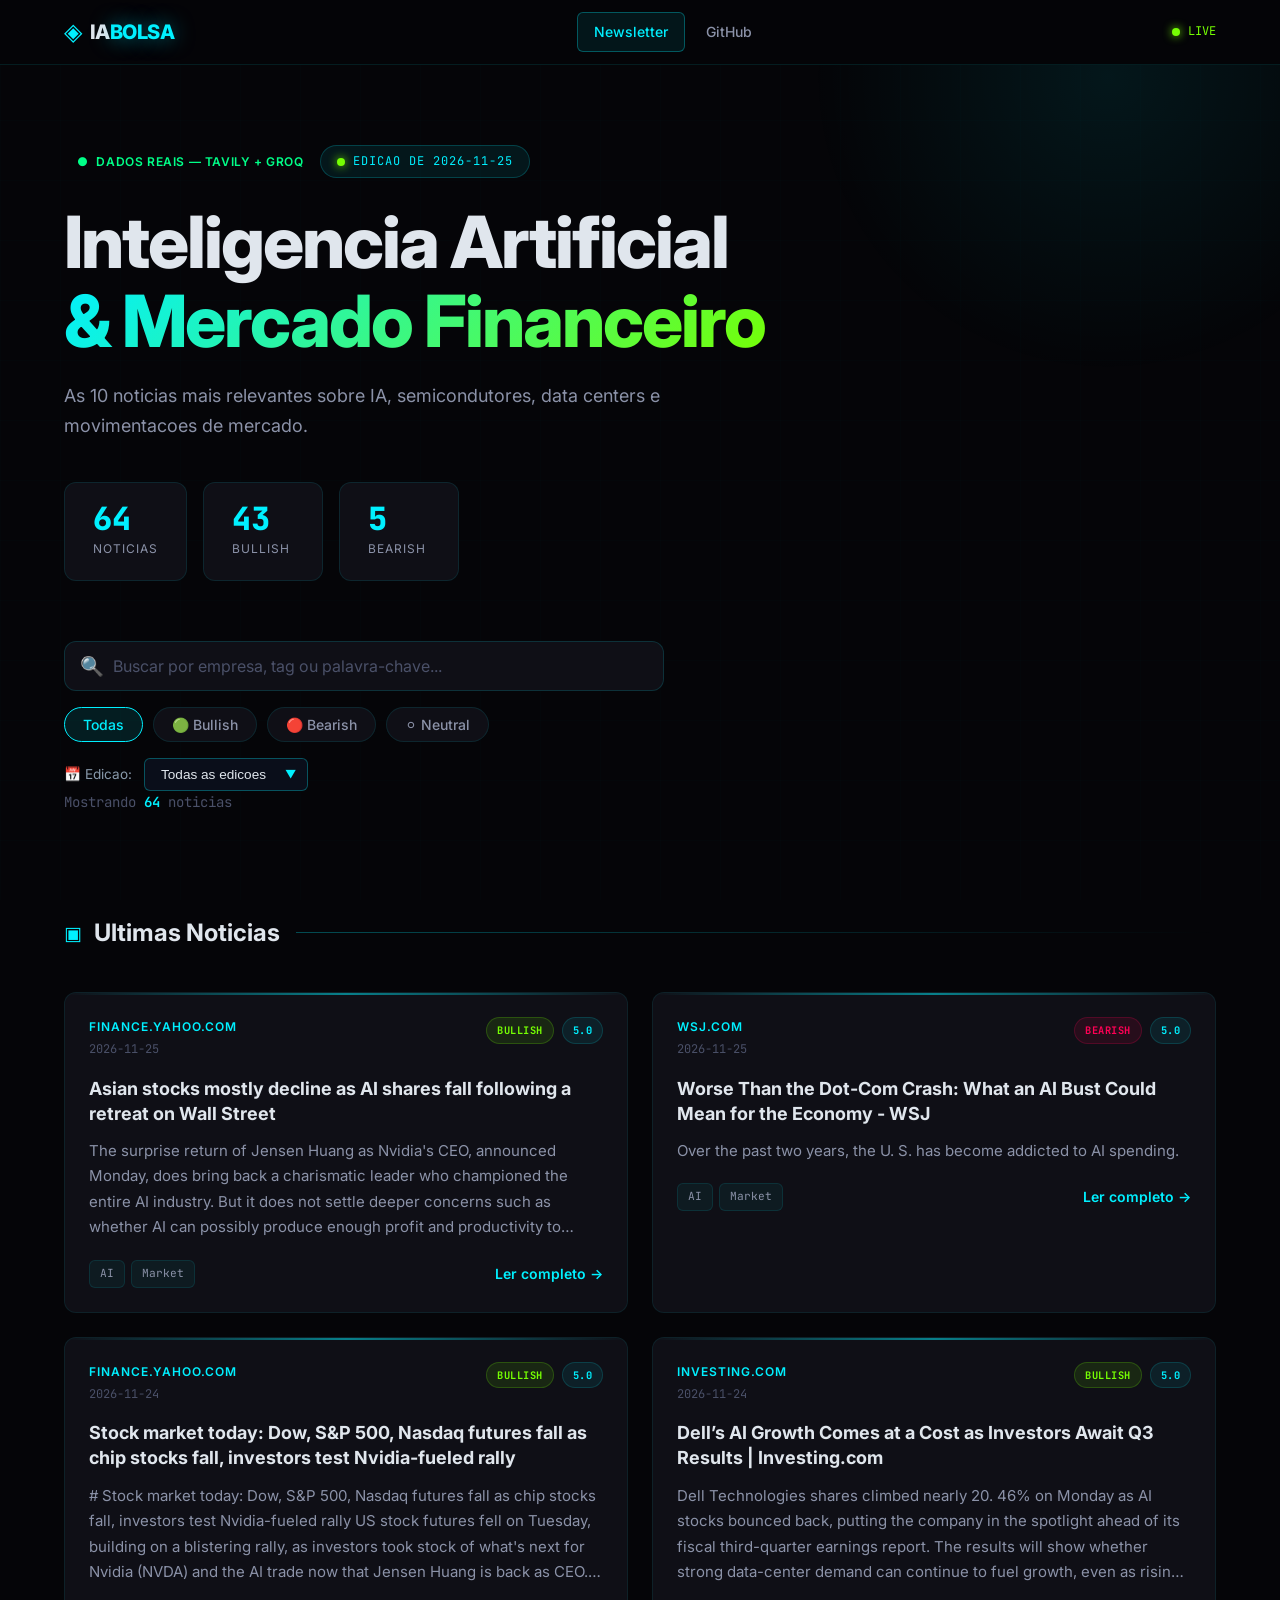
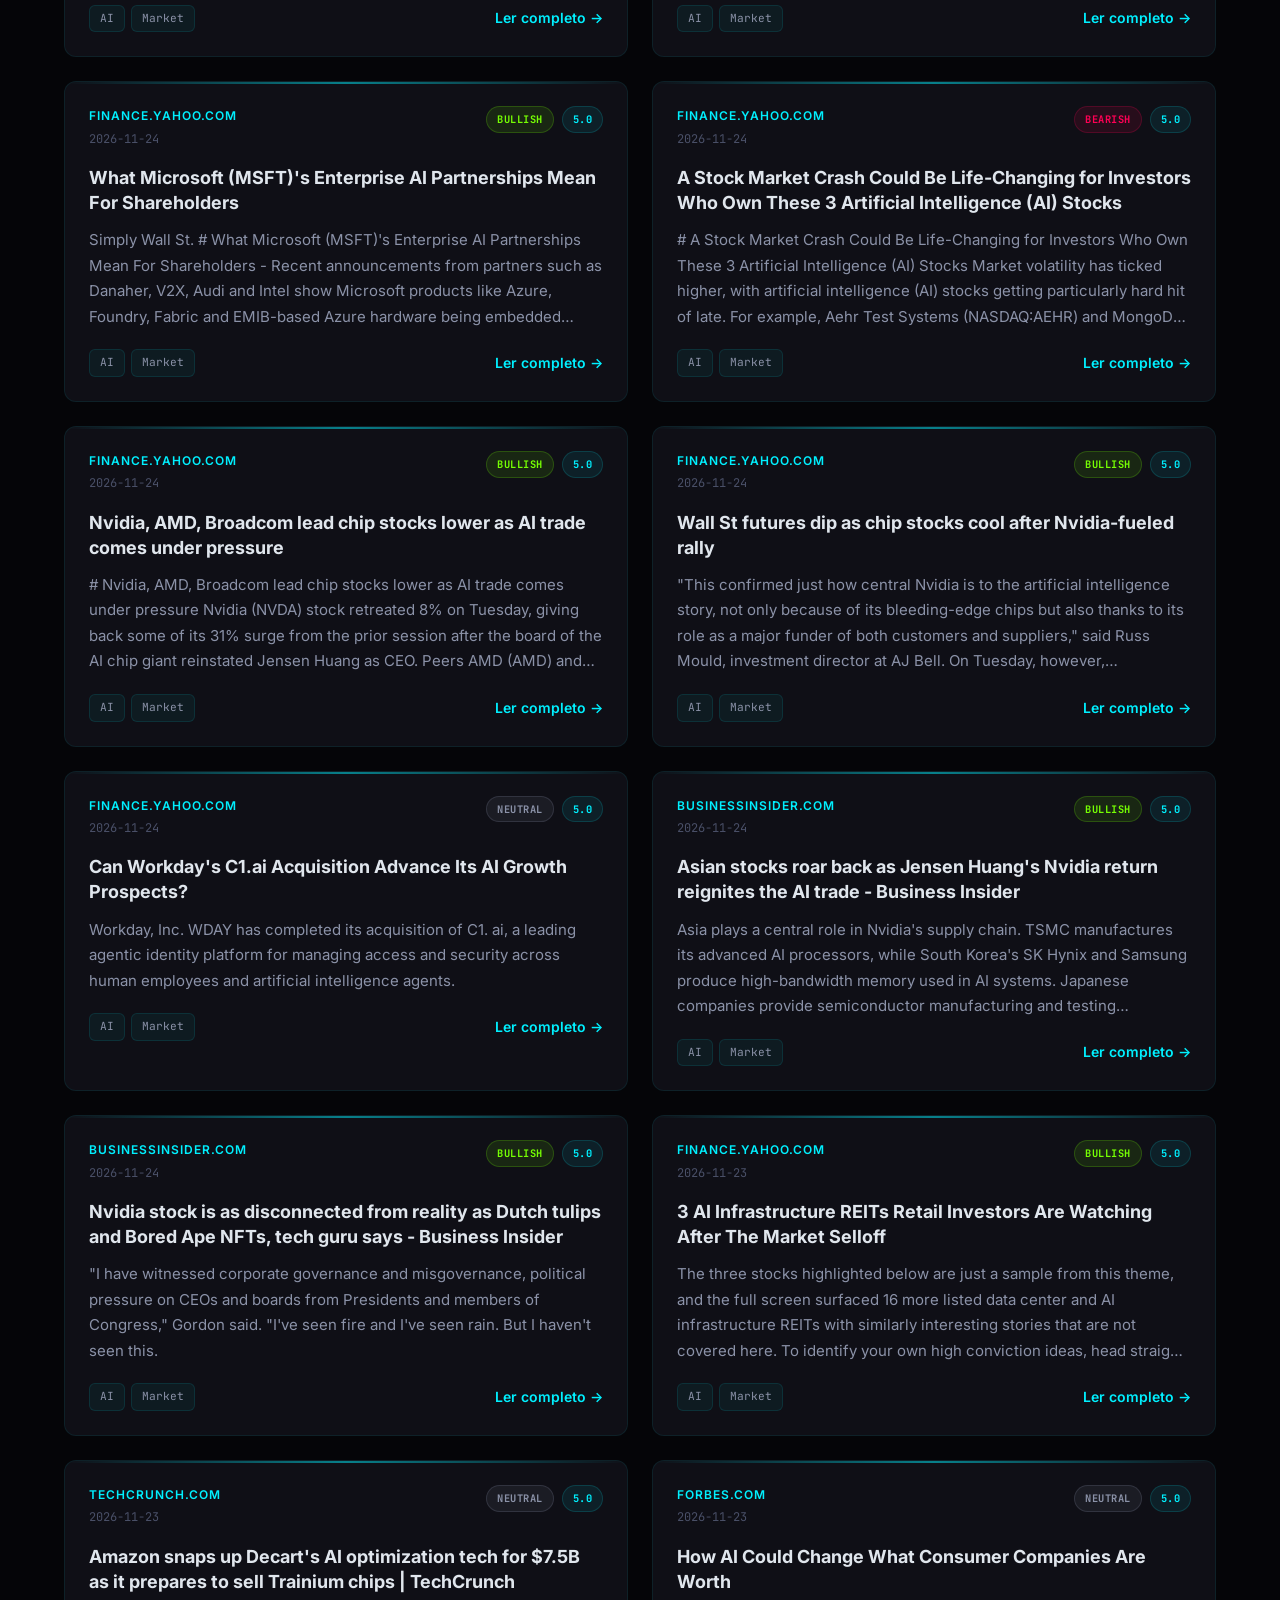
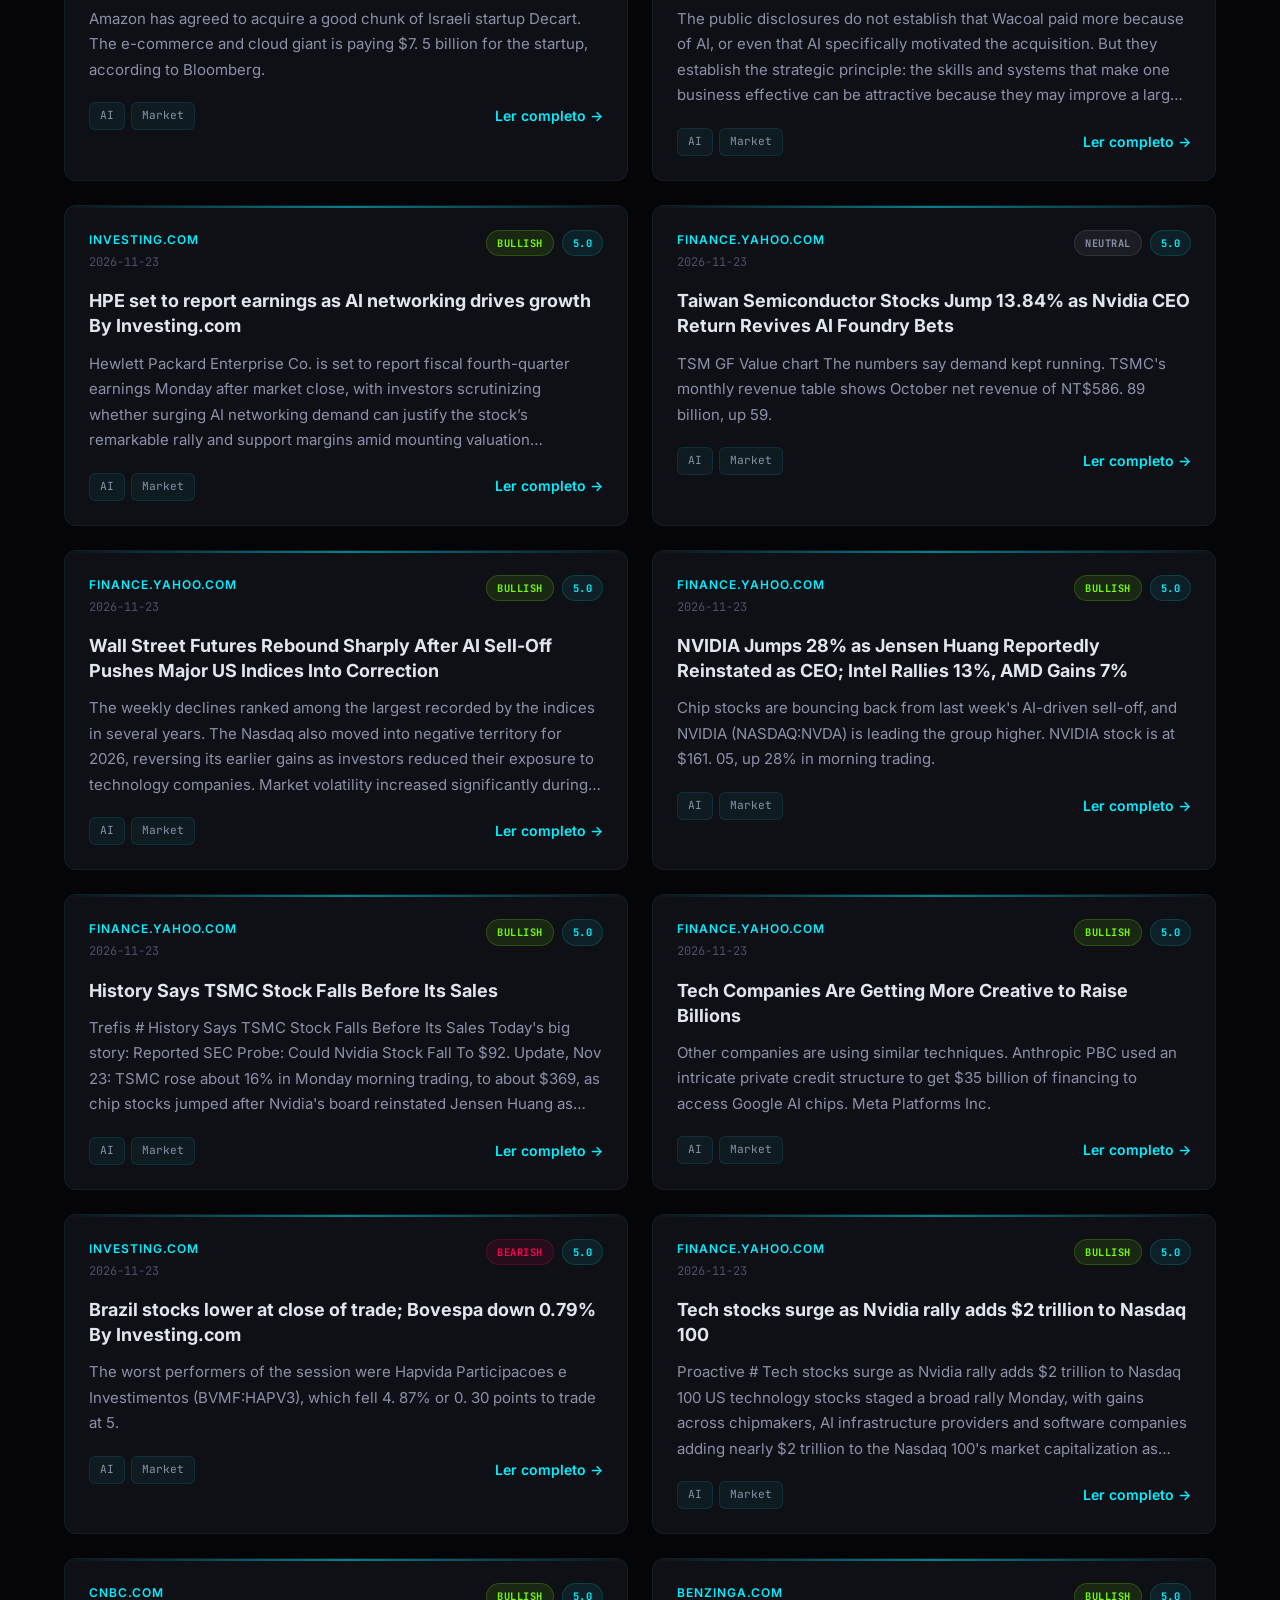
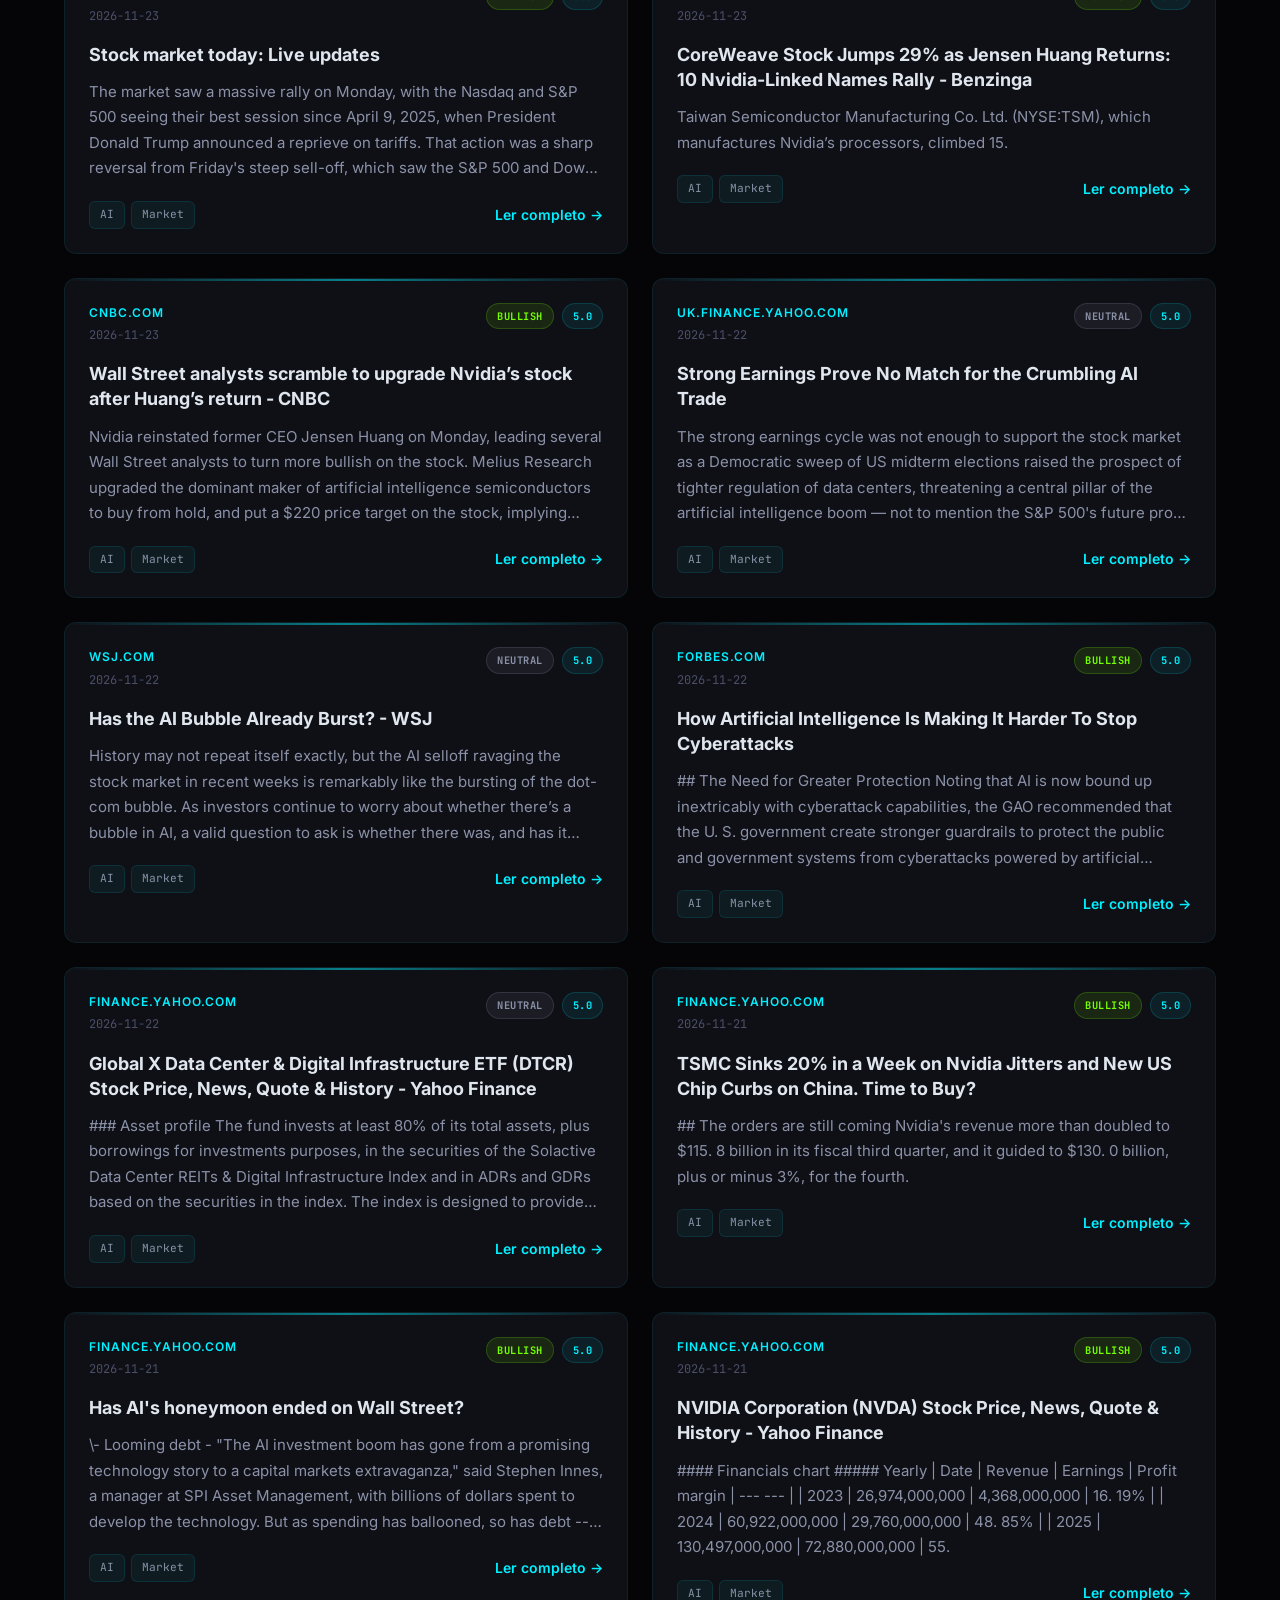
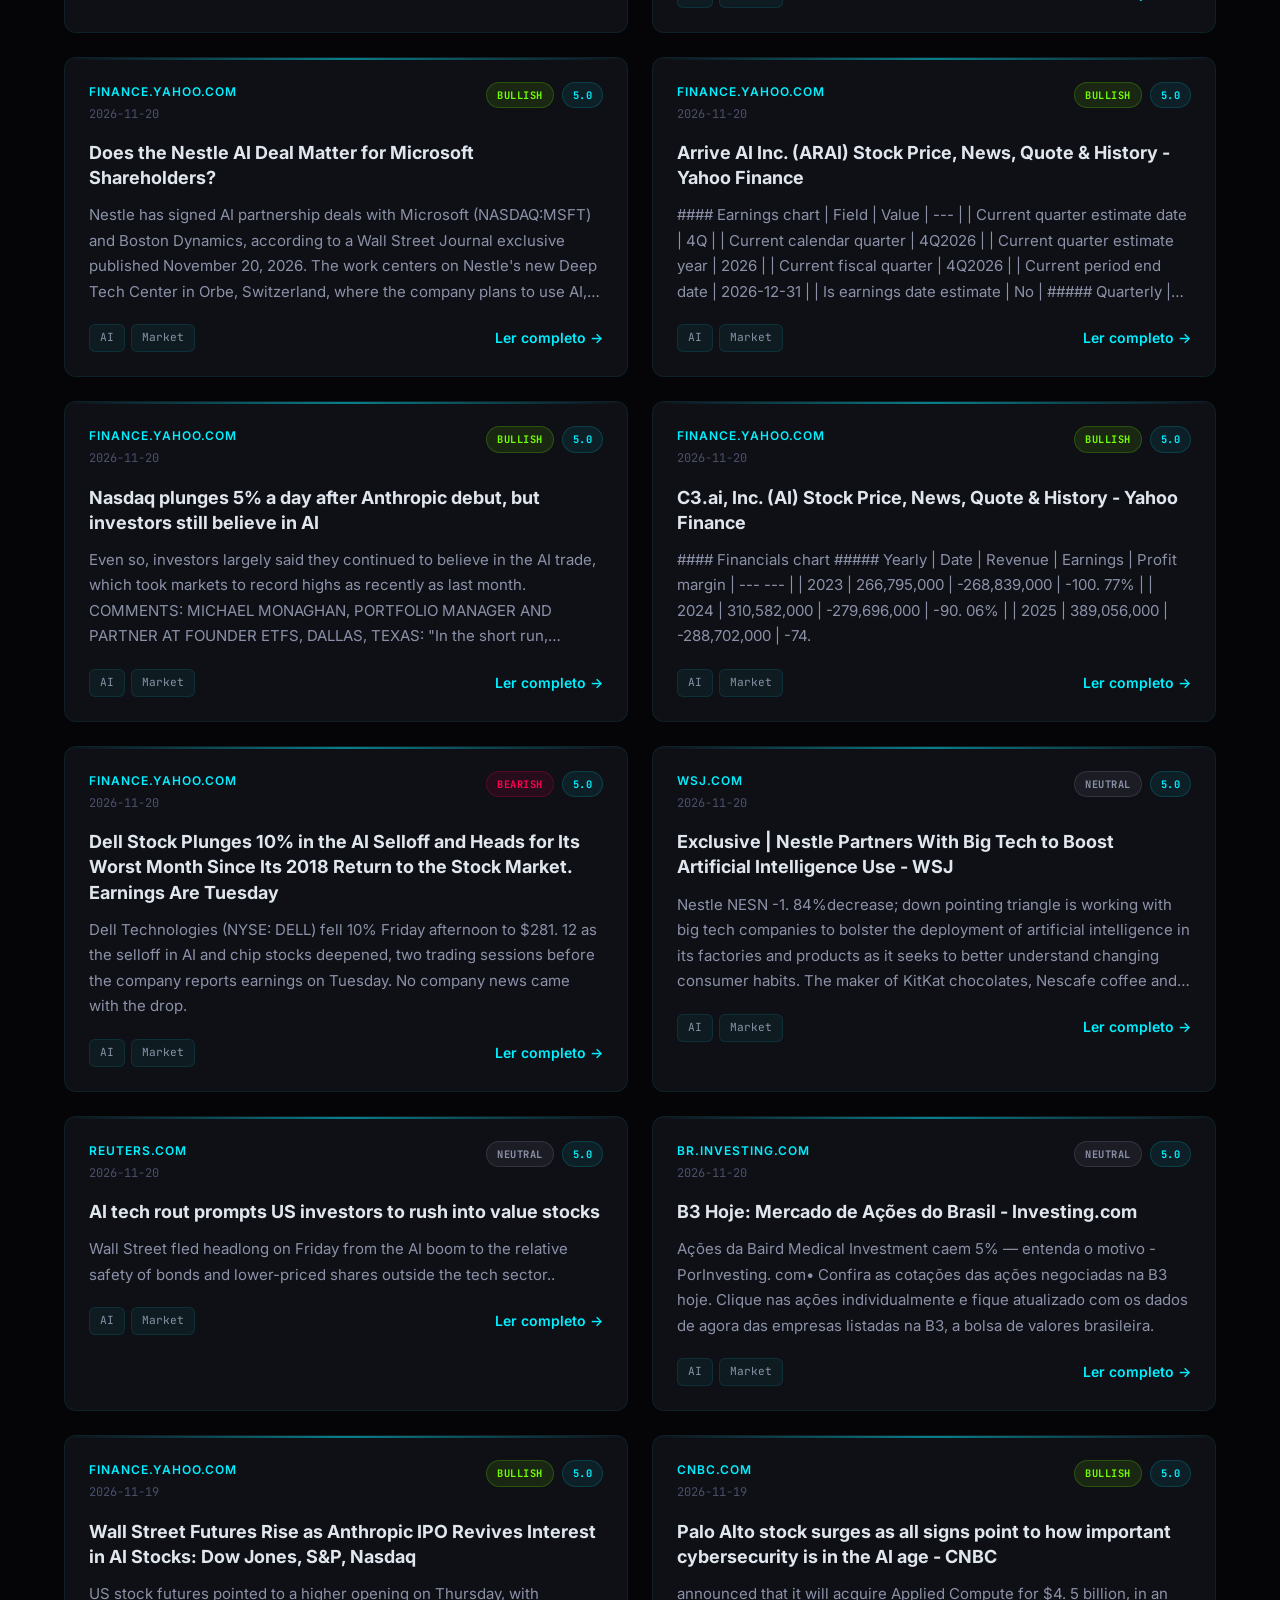
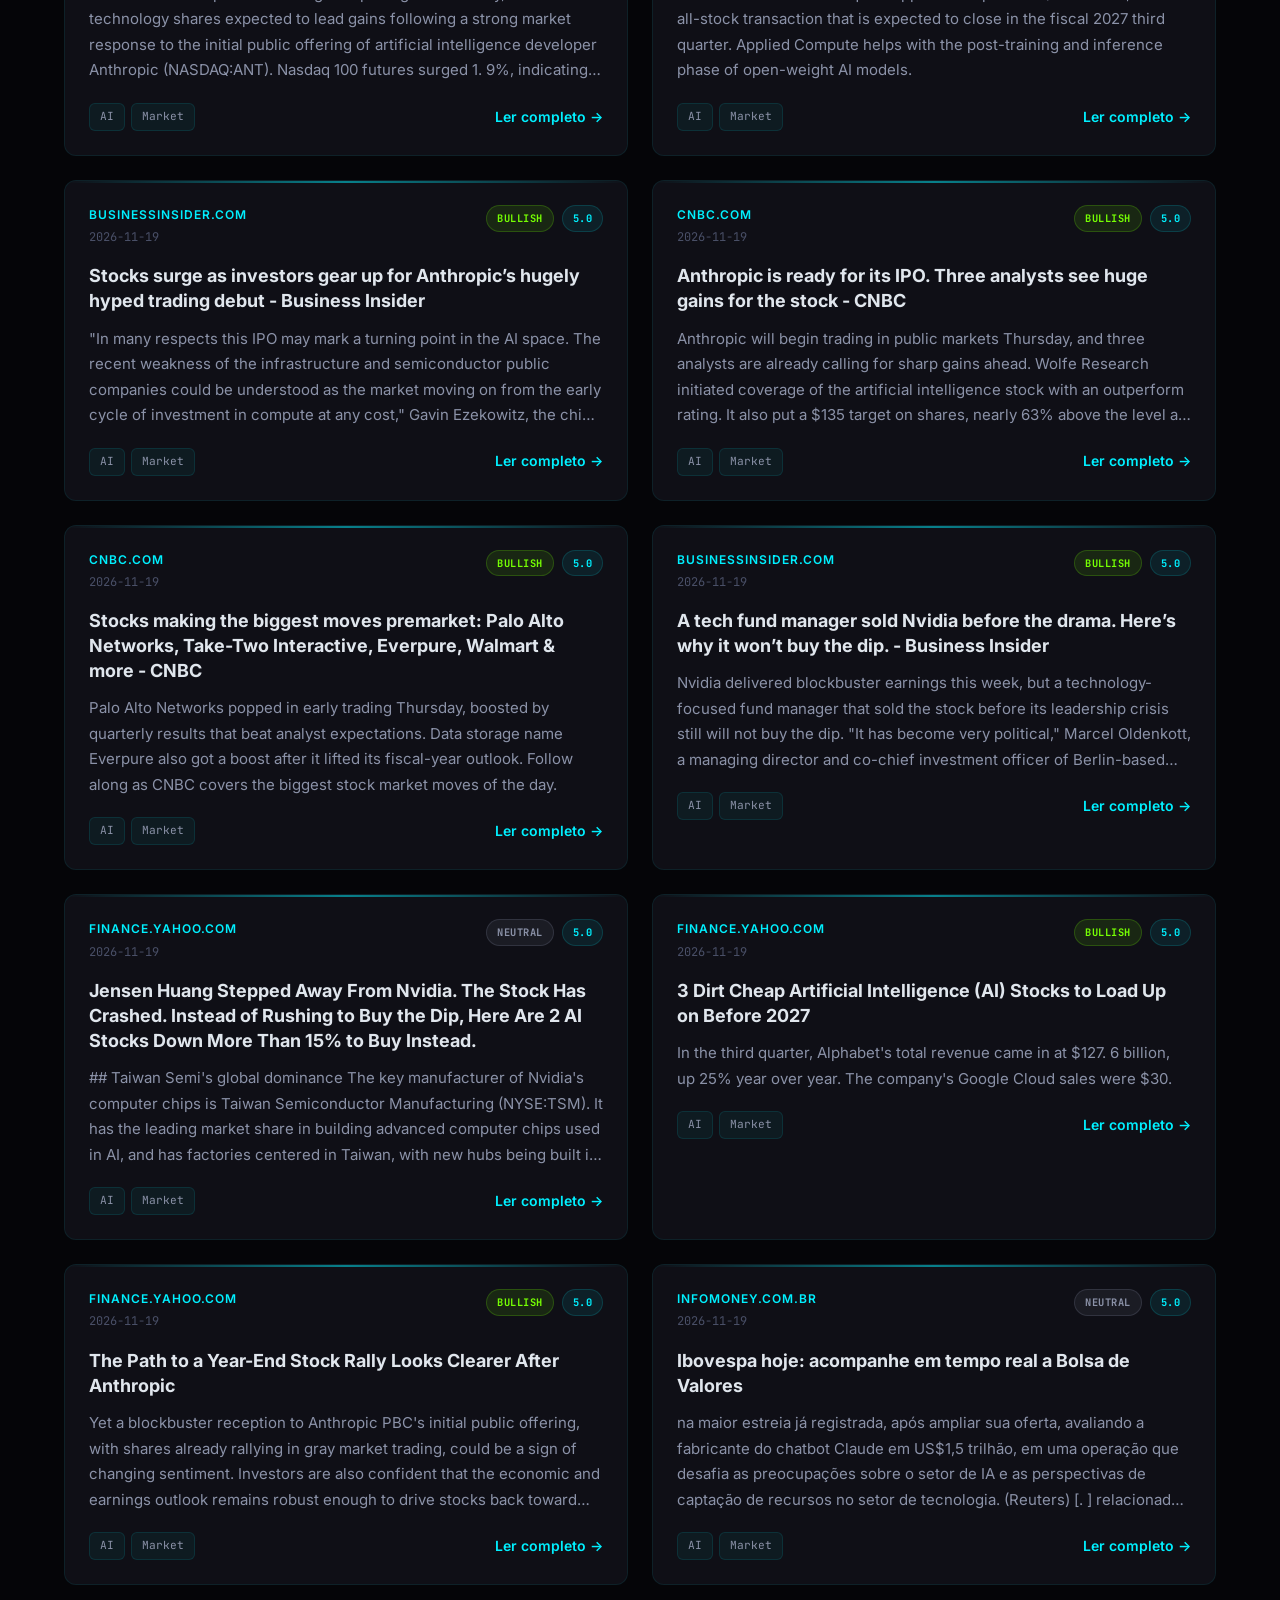
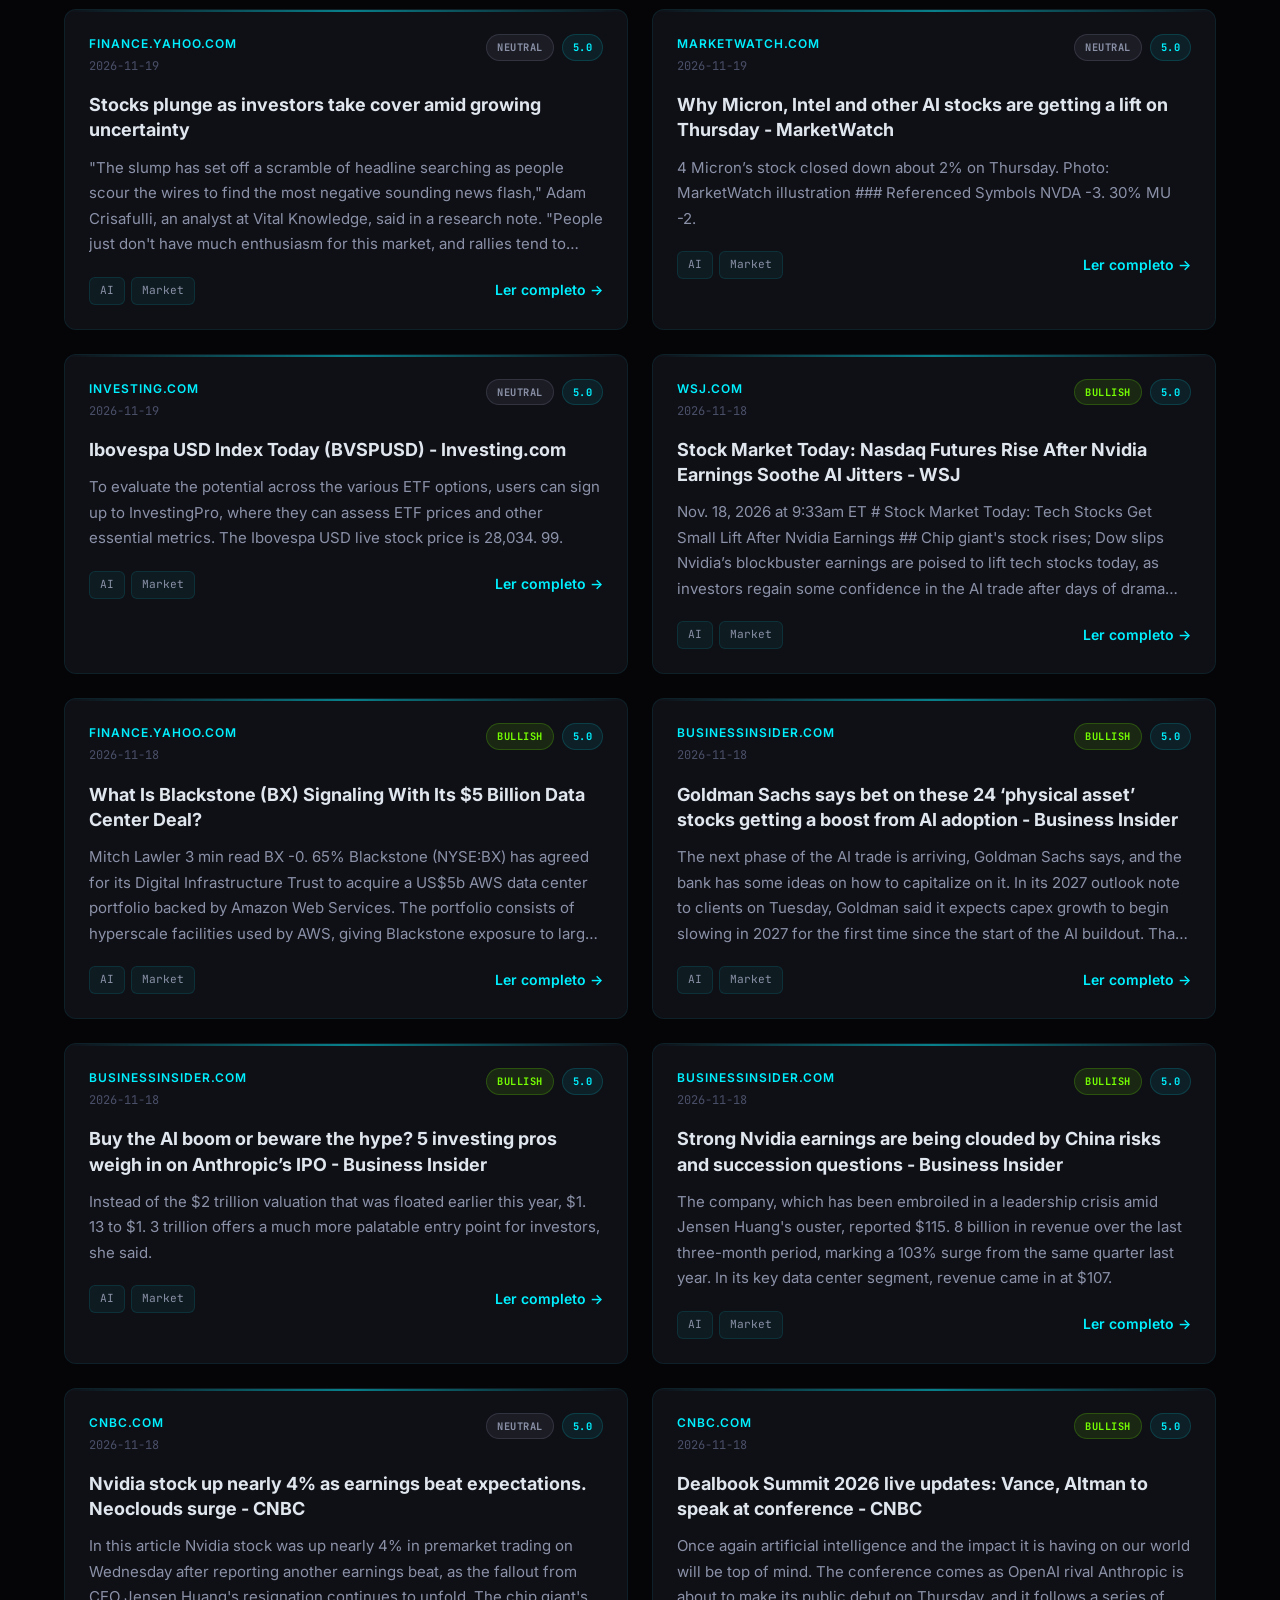
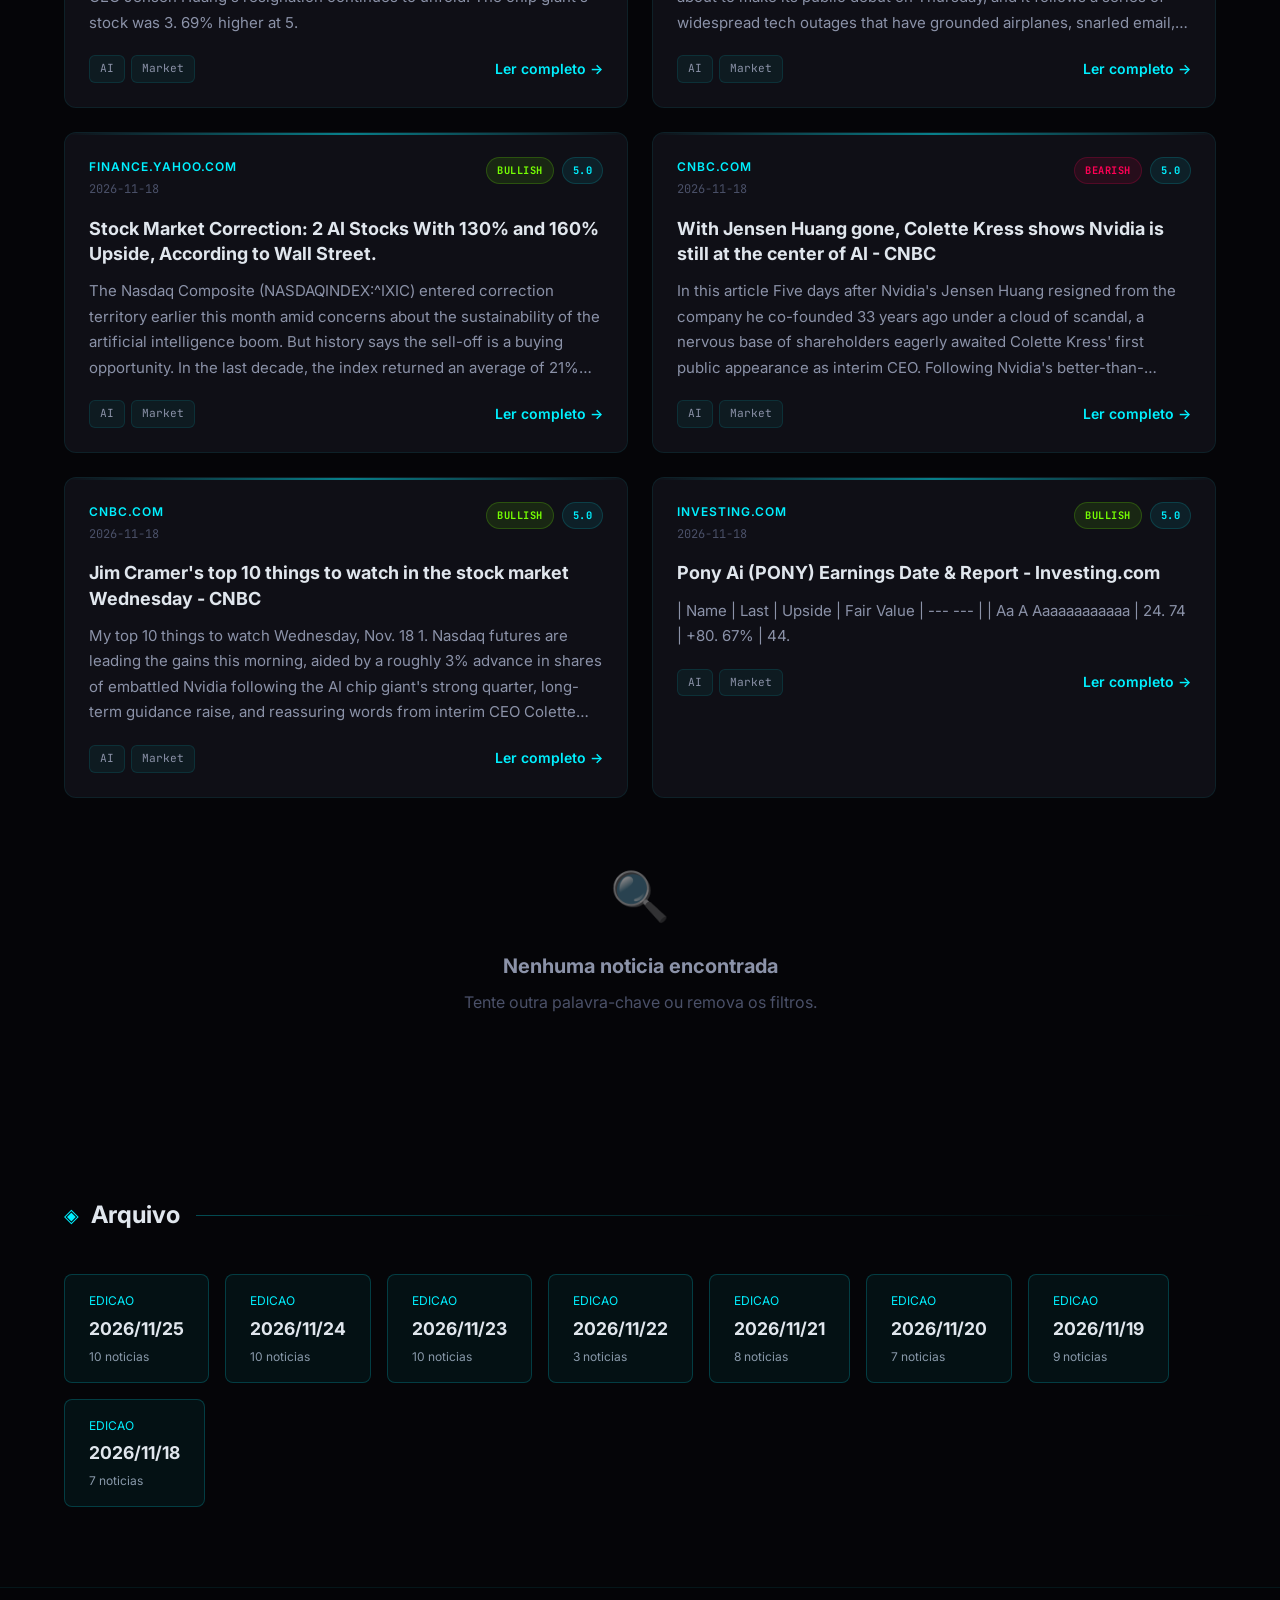
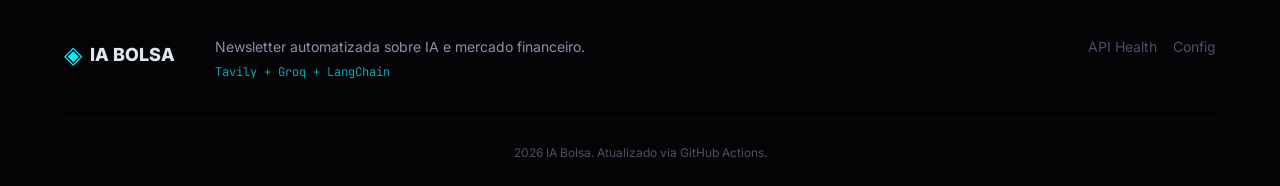
==== commit cb363994: "update: newsletter 2026-11-25 [bot]" ====
--- a/index.html
+++ b/index.html
@@ -4,7 +4,7 @@
     <meta charset="UTF-8">
     <meta name="viewport" content="width=device-width, initial-scale=1.0">
     <meta name="description" content="Newsletter automatizada sobre IA e mercado financeiro.">
-    <title>Newsletter IA Bolsa — 2026-11-24</title>
+    <title>Newsletter IA Bolsa — 2026-11-25</title>
     
     <link rel="preconnect" href="https://fonts.googleapis.com">
     <link rel="preconnect" href="https://fonts.gstatic.com" crossorigin>
@@ -52,7 +52,7 @@
         </div>
         <div class="hero-badge">
             <span class="pulse-dot"></span>
-            <span>EDICAO DE 2026-11-24</span>
+            <span>EDICAO DE 2026-11-25</span>
         </div>
         <h1 class="hero-title">
             Inteligencia Artificial<br>
@@ -64,15 +64,15 @@
         </p>
         <div class="hero-stats">
             <div class="stat-card">
-                <span class="stat-value" id="stat-total">61</span>
+                <span class="stat-value" id="stat-total">64</span>
                 <span class="stat-label">Noticias</span>
             </div>
             <div class="stat-card">
-                <span class="stat-value" id="stat-bullish">39</span>
+                <span class="stat-value" id="stat-bullish">43</span>
                 <span class="stat-label">Bullish</span>
             </div>
             <div class="stat-card">
-                <span class="stat-value" id="stat-bearish">4</span>
+                <span class="stat-value" id="stat-bearish">5</span>
                 <span class="stat-label">Bearish</span>
             </div>
         </div>
@@ -98,6 +98,8 @@
                 <select id="date-select" style="appearance:none;background:#0a0e1a;border:1px solid rgba(0,240,255,0.3);color:#e0e6ed;padding:0.5rem 2.5rem 0.5rem 1rem;border-radius:6px;font-size:0.85rem;cursor:pointer;min-width:140px;">
                     <option value="all">Todas as edicoes</option>
                     
+                    <option value="2026-11-25">2026/11/25</option>
+                    
                     <option value="2026-11-24">2026/11/24</option>
                     
                     <option value="2026-11-23">2026/11/23</option>
@@ -112,14 +114,12 @@
                     
                     <option value="2026-11-18">2026/11/18</option>
                     
-                    <option value="2026-11-17">2026/11/17</option>
-                    
                 </select>
                 <span style="position:absolute;right:0.75rem;top:50%;transform:translateY(-50%);pointer-events:none;color:#00f0ff;font-size:0.7rem;">▼</span>
             </div>
         </div>
         
-        <div class="results-count" id="results-count">Mostrando <span>61</span> noticias</div>
+        <div class="results-count" id="results-count">Mostrando <span>64</span> noticias</div>
     </div>
 </section>
 
@@ -136,6 +136,94 @@
         <div class="news-grid" id="news-grid">
             
             
+            <article class="news-card" data-sentimento="bullish" data-search="asian stocks mostly decline as ai shares fall following a retreat on wall street the surprise return of jensen huang as nvidias ceo, announced monday, does bring back a charismatic leader who championed the entire ai industry.  but it does not settle deeper concerns such as whether ai can possibly produce enough profit and productivity to justify massive investments in data centers. 
+
+high interest rates are making it more difficult to borrow money to pay for the industrys growth. finance.yahoo.com ai market" data-edicao="2026-11-25">
+                <div class="card-glow"></div>
+                <div class="card-content">
+                    <div class="card-header">
+                        <div class="card-meta">
+                            <span class="card-source">finance.yahoo.com</span>
+                            <span class="card-date">2026-11-25</span>
+                        </div>
+                        <div class="card-badges">
+                            <span class="badge sentiment-badge sentiment-bullish">
+                                BULLISH
+                            </span>
+                            <span class="badge score-badge">
+                                5.0
+                            </span>
+                        </div>
+                    </div>
+
+                    <h3 class="card-title">
+                        <a href="https://finance.yahoo.com/markets/stocks/articles/asian-stocks-mostly-decline-ai-040526833.html" target="_blank" rel="noopener">
+                            Asian stocks mostly decline as AI shares fall following a retreat on Wall Street
+                        </a>
+                    </h3>
+
+                    <p class="card-summary">The surprise return of Jensen Huang as Nvidia's CEO, announced Monday, does bring back a charismatic leader who championed the entire AI industry.  But it does not settle deeper concerns such as whether AI can possibly produce enough profit and productivity to justify massive investments in data centers. 
+
+High interest rates are making it more difficult to borrow money to pay for the industry's growth.</p>
+
+                    <div class="card-footer">
+                        <div class="card-tags">
+                            
+                            <span class="tag">AI</span>
+                            
+                            <span class="tag">Market</span>
+                            
+                        </div>
+                        <a href="https://finance.yahoo.com/markets/stocks/articles/asian-stocks-mostly-decline-ai-040526833.html" target="_blank" rel="noopener" class="card-link">
+                            Ler completo →
+                        </a>
+                    </div>
+                </div>
+            </article>
+            
+            
+            <article class="news-card" data-sentimento="bearish" data-search="worse than the dot-com crash: what an ai bust could mean for the economy - wsj over the past two years, the u. s.  has become addicted to ai spending. wsj.com ai market" data-edicao="2026-11-25">
+                <div class="card-glow"></div>
+                <div class="card-content">
+                    <div class="card-header">
+                        <div class="card-meta">
+                            <span class="card-source">wsj.com</span>
+                            <span class="card-date">2026-11-25</span>
+                        </div>
+                        <div class="card-badges">
+                            <span class="badge sentiment-badge sentiment-bearish">
+                                BEARISH
+                            </span>
+                            <span class="badge score-badge">
+                                5.0
+                            </span>
+                        </div>
+                    </div>
+
+                    <h3 class="card-title">
+                        <a href="https://www.wsj.com/economy/worse-than-the-dot-com-crash-what-an-ai-bust-could-mean-for-the-economy-2a0e5ab3" target="_blank" rel="noopener">
+                            Worse Than the Dot-Com Crash: What an AI Bust Could Mean for the Economy - WSJ
+                        </a>
+                    </h3>
+
+                    <p class="card-summary">Over the past two years, the U. S.  has become addicted to AI spending.</p>
+
+                    <div class="card-footer">
+                        <div class="card-tags">
+                            
+                            <span class="tag">AI</span>
+                            
+                            <span class="tag">Market</span>
+                            
+                        </div>
+                        <a href="https://www.wsj.com/economy/worse-than-the-dot-com-crash-what-an-ai-bust-could-mean-for-the-economy-2a0e5ab3" target="_blank" rel="noopener" class="card-link">
+                            Ler completo →
+                        </a>
+                    </div>
+                </div>
+            </article>
+            
+            
             <article class="news-card" data-sentimento="bullish" data-search="stock market today: dow, s&p 500, nasdaq futures fall as chip stocks fall, investors test nvidia-fueled rally # stock market today: dow, s&p 500, nasdaq futures fall as chip stocks fall, investors test nvidia-fueled rally
 
 us stock futures fell on tuesday, building on a blistering rally, as investors took stock of whats next for nvidia (nvda) and the ai trade now that jensen huang is back as ceo. 
@@ -430,6 +518,132 @@
             </article>
             
             
+            <article class="news-card" data-sentimento="neutral" data-search="can workdays c1.ai acquisition advance its ai growth prospects? workday, inc.  wday has completed its acquisition of c1. ai, a leading agentic identity platform for managing access and security across human employees and artificial intelligence agents. finance.yahoo.com ai market" data-edicao="2026-11-25">
+                <div class="card-glow"></div>
+                <div class="card-content">
+                    <div class="card-header">
+                        <div class="card-meta">
+                            <span class="card-source">finance.yahoo.com</span>
+                            <span class="card-date">2026-11-24</span>
+                        </div>
+                        <div class="card-badges">
+                            <span class="badge sentiment-badge sentiment-neutral">
+                                NEUTRAL
+                            </span>
+                            <span class="badge score-badge">
+                                5.0
+                            </span>
+                        </div>
+                    </div>
+
+                    <h3 class="card-title">
+                        <a href="https://finance.yahoo.com/technology/ai/articles/workdays-c1-ai-acquisition-advance-145900369.html" target="_blank" rel="noopener">
+                            Can Workday's C1.ai Acquisition Advance Its AI Growth Prospects?
+                        </a>
+                    </h3>
+
+                    <p class="card-summary">Workday, Inc.  WDAY has completed its acquisition of C1. ai, a leading agentic identity platform for managing access and security across human employees and artificial intelligence agents.</p>
+
+                    <div class="card-footer">
+                        <div class="card-tags">
+                            
+                            <span class="tag">AI</span>
+                            
+                            <span class="tag">Market</span>
+                            
+                        </div>
+                        <a href="https://finance.yahoo.com/technology/ai/articles/workdays-c1-ai-acquisition-advance-145900369.html" target="_blank" rel="noopener" class="card-link">
+                            Ler completo →
+                        </a>
+                    </div>
+                </div>
+            </article>
+            
+            
+            <article class="news-card" data-sentimento="bullish" data-search="asian stocks roar back as jensen huangs nvidia return reignites the ai trade - business insider asia plays a central role in nvidias supply chain.  tsmc manufactures its advanced ai processors, while south koreas sk hynix and samsung produce high-bandwidth memory used in ai systems.  japanese companies provide semiconductor manufacturing and testing equipment. businessinsider.com ai market" data-edicao="2026-11-25">
+                <div class="card-glow"></div>
+                <div class="card-content">
+                    <div class="card-header">
+                        <div class="card-meta">
+                            <span class="card-source">businessinsider.com</span>
+                            <span class="card-date">2026-11-24</span>
+                        </div>
+                        <div class="card-badges">
+                            <span class="badge sentiment-badge sentiment-bullish">
+                                BULLISH
+                            </span>
+                            <span class="badge score-badge">
+                                5.0
+                            </span>
+                        </div>
+                    </div>
+
+                    <h3 class="card-title">
+                        <a href="https://www.businessinsider.com/nvidia-jensen-huang-ceo-return-kospi-tsmc-nikkei-ai-stocks-2026-11" target="_blank" rel="noopener">
+                            Asian stocks roar back as Jensen Huang's Nvidia return reignites the AI trade - Business Insider
+                        </a>
+                    </h3>
+
+                    <p class="card-summary">Asia plays a central role in Nvidia's supply chain.  TSMC manufactures its advanced AI processors, while South Korea's SK Hynix and Samsung produce high-bandwidth memory used in AI systems.  Japanese companies provide semiconductor manufacturing and testing equipment.</p>
+
+                    <div class="card-footer">
+                        <div class="card-tags">
+                            
+                            <span class="tag">AI</span>
+                            
+                            <span class="tag">Market</span>
+                            
+                        </div>
+                        <a href="https://www.businessinsider.com/nvidia-jensen-huang-ceo-return-kospi-tsmc-nikkei-ai-stocks-2026-11" target="_blank" rel="noopener" class="card-link">
+                            Ler completo →
+                        </a>
+                    </div>
+                </div>
+            </article>
+            
+            
+            <article class="news-card" data-sentimento="bullish" data-search="nvidia stock is as disconnected from reality as dutch tulips and bored ape nfts, tech guru says - business insider i have witnessed corporate governance and misgovernance, political pressure on ceos and boards from presidents and members of congress, gordon said.  ive seen fire and ive seen rain.  but i havent seen this. businessinsider.com ai market" data-edicao="2026-11-25">
+                <div class="card-glow"></div>
+                <div class="card-content">
+                    <div class="card-header">
+                        <div class="card-meta">
+                            <span class="card-source">businessinsider.com</span>
+                            <span class="card-date">2026-11-24</span>
+                        </div>
+                        <div class="card-badges">
+                            <span class="badge sentiment-badge sentiment-bullish">
+                                BULLISH
+                            </span>
+                            <span class="badge score-badge">
+                                5.0
+                            </span>
+                        </div>
+                    </div>
+
+                    <h3 class="card-title">
+                        <a href="https://www.businessinsider.com/nvidia-stock-price-jensen-huang-trump-ai-tulips-nfts-gordon-2026-11" target="_blank" rel="noopener">
+                            Nvidia stock is as disconnected from reality as Dutch tulips and Bored Ape NFTs, tech guru says - Business Insider
+                        </a>
+                    </h3>
+
+                    <p class="card-summary">"I have witnessed corporate governance and misgovernance, political pressure on CEOs and boards from Presidents and members of Congress," Gordon said.  "I've seen fire and I've seen rain.  But I haven't seen this.</p>
+
+                    <div class="card-footer">
+                        <div class="card-tags">
+                            
+                            <span class="tag">AI</span>
+                            
+                            <span class="tag">Market</span>
+                            
+                        </div>
+                        <a href="https://www.businessinsider.com/nvidia-stock-price-jensen-huang-trump-ai-tulips-nfts-gordon-2026-11" target="_blank" rel="noopener" class="card-link">
+                            Ler completo →
+                        </a>
+                    </div>
+                </div>
+            </article>
+            
+            
             <article class="news-card" data-sentimento="bullish" data-search="3 ai infrastructure reits retail investors are watching after the market selloff the three stocks highlighted below are just a sample from this theme, and the full screen surfaced 16 more listed data center and ai infrastructure reits with similarly interesting stories that are not covered here.  to identify your own high conviction ideas, head straight into the global data center and ai infrastructure reits screener to filter and analyze this wider group. 
 
 ## equinix (eqix)
@@ -890,6 +1104,190 @@
             </article>
             
             
+            <article class="news-card" data-sentimento="bullish" data-search="tech stocks surge as nvidia rally adds $2 trillion to nasdaq 100 proactive
+
+# tech stocks surge as nvidia rally adds $2 trillion to nasdaq 100
+
+us technology stocks staged a broad rally monday, with gains across chipmakers, ai infrastructure providers and software companies adding nearly $2 trillion to the nasdaq 100s market capitalization as investors welcomed jensen huangs return to nvidia corp (nasdaq:nvda, xetra:nvd). 
+
+the chipmaker was up 32%, making it the strongest performer among major us technology stocks, with shares reaching an intraday high of $171. 50. finance.yahoo.com ai market" data-edicao="2026-11-25">
+                <div class="card-glow"></div>
+                <div class="card-content">
+                    <div class="card-header">
+                        <div class="card-meta">
+                            <span class="card-source">finance.yahoo.com</span>
+                            <span class="card-date">2026-11-23</span>
+                        </div>
+                        <div class="card-badges">
+                            <span class="badge sentiment-badge sentiment-bullish">
+                                BULLISH
+                            </span>
+                            <span class="badge score-badge">
+                                5.0
+                            </span>
+                        </div>
+                    </div>
+
+                    <h3 class="card-title">
+                        <a href="https://finance.yahoo.com/markets/stocks/articles/tech-stocks-surge-nvidia-rally-192000003.html" target="_blank" rel="noopener">
+                            Tech stocks surge as Nvidia rally adds $2 trillion to Nasdaq 100
+                        </a>
+                    </h3>
+
+                    <p class="card-summary">Proactive
+
+# Tech stocks surge as Nvidia rally adds $2 trillion to Nasdaq 100
+
+US technology stocks staged a broad rally Monday, with gains across chipmakers, AI infrastructure providers and software companies adding nearly $2 trillion to the Nasdaq 100's market capitalization as investors welcomed Jensen Huang's return to Nvidia Corp (NASDAQ:NVDA, XETRA:NVD). 
+
+The chipmaker was up 32%, making it the strongest performer among major US technology stocks, with shares reaching an intraday high of $171. 50.</p>
+
+                    <div class="card-footer">
+                        <div class="card-tags">
+                            
+                            <span class="tag">AI</span>
+                            
+                            <span class="tag">Market</span>
+                            
+                        </div>
+                        <a href="https://finance.yahoo.com/markets/stocks/articles/tech-stocks-surge-nvidia-rally-192000003.html" target="_blank" rel="noopener" class="card-link">
+                            Ler completo →
+                        </a>
+                    </div>
+                </div>
+            </article>
+            
+            
+            <article class="news-card" data-sentimento="bullish" data-search="stock market today: live updates the market saw a massive rally on monday, with the nasdaq and s&p 500 seeing their best session since april 9, 2025, when president donald trump announced a reprieve on tariffs.  that action was a sharp reversal from fridays steep sell-off, which saw the s&p 500 and dow close in correction as the ai trade suffered and nvidia tanked. 
+
+mark haefele of ubs global wealth management said in a note tuesday that his team does not believe the volatility in global tech names is a signal that the structural ai investment story has broken. cnbc.com ai market" data-edicao="2026-11-25">
+                <div class="card-glow"></div>
+                <div class="card-content">
+                    <div class="card-header">
+                        <div class="card-meta">
+                            <span class="card-source">cnbc.com</span>
+                            <span class="card-date">2026-11-23</span>
+                        </div>
+                        <div class="card-badges">
+                            <span class="badge sentiment-badge sentiment-bullish">
+                                BULLISH
+                            </span>
+                            <span class="badge score-badge">
+                                5.0
+                            </span>
+                        </div>
+                    </div>
+
+                    <h3 class="card-title">
+                        <a href="https://www.cnbc.com/2026/11/23/stock-market-today-live-updates.html" target="_blank" rel="noopener">
+                            Stock market today: Live updates
+                        </a>
+                    </h3>
+
+                    <p class="card-summary">The market saw a massive rally on Monday, with the Nasdaq and S&P 500 seeing their best session since April 9, 2025, when President Donald Trump announced a reprieve on tariffs.  That action was a sharp reversal from Friday's steep sell-off, which saw the S&P 500 and Dow close in correction as the AI trade suffered and Nvidia tanked. 
+
+Mark Haefele of UBS Global Wealth Management said in a note Tuesday that his team does not believe the volatility in global tech names is "a signal that the structural AI investment story has broken.</p>
+
+                    <div class="card-footer">
+                        <div class="card-tags">
+                            
+                            <span class="tag">AI</span>
+                            
+                            <span class="tag">Market</span>
+                            
+                        </div>
+                        <a href="https://www.cnbc.com/2026/11/23/stock-market-today-live-updates.html" target="_blank" rel="noopener" class="card-link">
+                            Ler completo →
+                        </a>
+                    </div>
+                </div>
+            </article>
+            
+            
+            <article class="news-card" data-sentimento="bullish" data-search="coreweave stock jumps 29% as jensen huang returns: 10 nvidia-linked names rally - benzinga taiwan semiconductor manufacturing co.  ltd.  (nyse:tsm), which manufactures nvidia’s processors, climbed 15. benzinga.com ai market" data-edicao="2026-11-25">
+                <div class="card-glow"></div>
+                <div class="card-content">
+                    <div class="card-header">
+                        <div class="card-meta">
+                            <span class="card-source">benzinga.com</span>
+                            <span class="card-date">2026-11-23</span>
+                        </div>
+                        <div class="card-badges">
+                            <span class="badge sentiment-badge sentiment-bullish">
+                                BULLISH
+                            </span>
+                            <span class="badge score-badge">
+                                5.0
+                            </span>
+                        </div>
+                    </div>
+
+                    <h3 class="card-title">
+                        <a href="https://www.benzinga.com/markets/equities/26/11/63537585/coreweave-stock-jumps-jensen-huang-returns-nvidia-ecosystem-rally" target="_blank" rel="noopener">
+                            CoreWeave Stock Jumps 29% as Jensen Huang Returns: 10 Nvidia-Linked Names Rally - Benzinga
+                        </a>
+                    </h3>
+
+                    <p class="card-summary">Taiwan Semiconductor Manufacturing Co.  Ltd.  (NYSE:TSM), which manufactures Nvidia’s processors, climbed 15.</p>
+
+                    <div class="card-footer">
+                        <div class="card-tags">
+                            
+                            <span class="tag">AI</span>
+                            
+                            <span class="tag">Market</span>
+                            
+                        </div>
+                        <a href="https://www.benzinga.com/markets/equities/26/11/63537585/coreweave-stock-jumps-jensen-huang-returns-nvidia-ecosystem-rally" target="_blank" rel="noopener" class="card-link">
+                            Ler completo →
+                        </a>
+                    </div>
+                </div>
+            </article>
+            
+            
+            <article class="news-card" data-sentimento="bullish" data-search="wall street analysts scramble to upgrade nvidia’s stock after huang’s return - cnbc nvidia reinstated former ceo jensen huang on monday, leading several wall street analysts to turn more bullish on the stock.  melius research upgraded the dominant maker of artificial intelligence semiconductors to buy from hold, and put a $220 price target on the stock, implying roughly 75% upside from nvidias friday close.  bernstein did the same, raising nvidia to outperform from market perform and putting a $200 price target on the stock that would equal a 59% advance. cnbc.com ai market" data-edicao="2026-11-25">
+                <div class="card-glow"></div>
+                <div class="card-content">
+                    <div class="card-header">
+                        <div class="card-meta">
+                            <span class="card-source">cnbc.com</span>
+                            <span class="card-date">2026-11-23</span>
+                        </div>
+                        <div class="card-badges">
+                            <span class="badge sentiment-badge sentiment-bullish">
+                                BULLISH
+                            </span>
+                            <span class="badge score-badge">
+                                5.0
+                            </span>
+                        </div>
+                    </div>
+
+                    <h3 class="card-title">
+                        <a href="https://www.cnbc.com/2026/11/23/nvidia-has-reinstated-ceo-jensen-huang-analysts-upgraded-the-stock.html" target="_blank" rel="noopener">
+                            Wall Street analysts scramble to upgrade Nvidia’s stock after Huang’s return - CNBC
+                        </a>
+                    </h3>
+
+                    <p class="card-summary">Nvidia reinstated former CEO Jensen Huang on Monday, leading several Wall Street analysts to turn more bullish on the stock.  Melius Research upgraded the dominant maker of artificial intelligence semiconductors to buy from hold, and put a $220 price target on the stock, implying roughly 75% upside from Nvidia's Friday close.  Bernstein did the same, raising Nvidia to outperform from market perform and putting a $200 price target on the stock that would equal a 59% advance.</p>
+
+                    <div class="card-footer">
+                        <div class="card-tags">
+                            
+                            <span class="tag">AI</span>
+                            
+                            <span class="tag">Market</span>
+                            
+                        </div>
+                        <a href="https://www.cnbc.com/2026/11/23/nvidia-has-reinstated-ceo-jensen-huang-analysts-upgraded-the-stock.html" target="_blank" rel="noopener" class="card-link">
+                            Ler completo →
+                        </a>
+                    </div>
+                </div>
+            </article>
+            
+            
             <article class="news-card" data-sentimento="neutral" data-search="strong earnings prove no match for the crumbling ai trade the strong earnings cycle was not enough to support the stock market as a democratic sweep of us midterm elections raised the prospect of tighter regulation of data centers, threatening a central pillar of the artificial intelligence boom — not to mention the s&p 500s future profit growth.  the shock ouster of nvidia corp.  founder jensen huang also rattled nervous investors. uk.finance.yahoo.com ai market" data-edicao="2026-11-22">
                 <div class="card-glow"></div>
                 <div class="card-content">
@@ -1017,6 +1415,52 @@
                             
                         </div>
                         <a href="https://www.forbes.com/sites/zitaballingerfletcher/2026/11/22/how-artificial-intelligence-is-making-it-harder-to-stop-cyberattacks" target="_blank" rel="noopener" class="card-link">
+                            Ler completo →
+                        </a>
+                    </div>
+                </div>
+            </article>
+            
+            
+            <article class="news-card" data-sentimento="neutral" data-search="global x data center & digital infrastructure etf (dtcr) stock price, news, quote & history - yahoo finance ### asset profile
+
+the fund invests at least 80% of its total assets, plus borrowings for investments purposes, in the securities of the solactive data center reits & digital infrastructure index and in adrs and gdrs based on the securities in the index.  the index is designed to provide exposure to companies that have business operations in the fields of data centers, cellular towers, and/or digital infrastructure hardware.  the fund is non-diversified. finance.yahoo.com ai market" data-edicao="2026-11-25">
+                <div class="card-glow"></div>
+                <div class="card-content">
+                    <div class="card-header">
+                        <div class="card-meta">
+                            <span class="card-source">finance.yahoo.com</span>
+                            <span class="card-date">2026-11-22</span>
+                        </div>
+                        <div class="card-badges">
+                            <span class="badge sentiment-badge sentiment-neutral">
+                                NEUTRAL
+                            </span>
+                            <span class="badge score-badge">
+                                5.0
+                            </span>
+                        </div>
+                    </div>
+
+                    <h3 class="card-title">
+                        <a href="https://finance.yahoo.com/quote/DTCR" target="_blank" rel="noopener">
+                            Global X Data Center & Digital Infrastructure ETF (DTCR) Stock Price, News, Quote & History - Yahoo Finance
+                        </a>
+                    </h3>
+
+                    <p class="card-summary">### Asset profile
+
+The fund invests at least 80% of its total assets, plus borrowings for investments purposes, in the securities of the Solactive Data Center REITs & Digital Infrastructure Index and in ADRs and GDRs based on the securities in the index.  The index is designed to provide exposure to companies that have business operations in the fields of data centers, cellular towers, and/or digital infrastructure hardware.  The fund is non-diversified.</p>
+
+                    <div class="card-footer">
+                        <div class="card-tags">
+                            
+                            <span class="tag">AI</span>
+                            
+                            <span class="tag">Market</span>
+                            
+                        </div>
+                        <a href="https://finance.yahoo.com/quote/DTCR" target="_blank" rel="noopener" class="card-link">
                             Ler completo →
                         </a>
                     </div>
@@ -2701,364 +3145,6 @@
                             
                         </div>
                         <a href="https://www.investing.com/equities/pony-ai-inc-earnings" target="_blank" rel="noopener" class="card-link">
-                            Ler completo →
-                        </a>
-                    </div>
-                </div>
-            </article>
-            
-            
-            <article class="news-card" data-sentimento="bullish" data-search="anthropic ipo: for hundreds of billions of dollars flowing into ai startups, a big debut is a must - cnbc that concentration comes amid improved performance. 
-
-venture capital funds returned 17. 8% in the first six months of 2026, according to opto investments, using proprietary and msci private capital solutions data. cnbc.com ai market" data-edicao="2026-11-17">
-                <div class="card-glow"></div>
-                <div class="card-content">
-                    <div class="card-header">
-                        <div class="card-meta">
-                            <span class="card-source">cnbc.com</span>
-                            <span class="card-date">2026-11-17</span>
-                        </div>
-                        <div class="card-badges">
-                            <span class="badge sentiment-badge sentiment-bullish">
-                                BULLISH
-                            </span>
-                            <span class="badge score-badge">
-                                5.0
-                            </span>
-                        </div>
-                    </div>
-
-                    <h3 class="card-title">
-                        <a href="https://www.cnbc.com/2026/11/17/anthropic-ipo-ai-venture-capital.html" target="_blank" rel="noopener">
-                            Anthropic IPO: For hundreds of billions of dollars flowing into AI startups, a big debut is a must - CNBC
-                        </a>
-                    </h3>
-
-                    <p class="card-summary">That concentration comes amid improved performance. 
-
-Venture capital funds returned 17. 8% in the first six months of 2026, according to Opto Investments, using proprietary and MSCI Private Capital Solutions data.</p>
-
-                    <div class="card-footer">
-                        <div class="card-tags">
-                            
-                            <span class="tag">AI</span>
-                            
-                            <span class="tag">Market</span>
-                            
-                        </div>
-                        <a href="https://www.cnbc.com/2026/11/17/anthropic-ipo-ai-venture-capital.html" target="_blank" rel="noopener" class="card-link">
-                            Ler completo →
-                        </a>
-                    </div>
-                </div>
-            </article>
-            
-            
-            <article class="news-card" data-sentimento="neutral" data-search="b3 lançará bdr da anthropic simultaneamente ao ipo da empresa na nasdaq planilha grátis
-
-planilha grátis
-
-# b3 lançará bdr da anthropic simultaneamente ao ipo da empresa na nasdaq
-
-segundo a companhia, a ação da anthropic deve estrear nos estados unidos entre us$ 70 (r$ 405) e us$ 78 (r$ 452)
-
-estadão conteúdo
-
-•
-
-publicidade
-
-a b3 lançará nesta quinta-feira, 19, o brazilian depositary receipt (bdr) da anthropic, simultaneamente à estreia da empresa de inteligência artificial na nasdaq.  o recibo será negociado pelo código anth34. 
-
-segundo a companhia, a ação da anthropic deve estrear nos estados unidos entre us$ 70 (r$ 405) e us$ 78 (r$ 452). infomoney.com.br ai market" data-edicao="2026-11-18">
-                <div class="card-glow"></div>
-                <div class="card-content">
-                    <div class="card-header">
-                        <div class="card-meta">
-                            <span class="card-source">infomoney.com.br</span>
-                            <span class="card-date">2026-11-17</span>
-                        </div>
-                        <div class="card-badges">
-                            <span class="badge sentiment-badge sentiment-neutral">
-                                NEUTRAL
-                            </span>
-                            <span class="badge score-badge">
-                                5.0
-                            </span>
-                        </div>
-                    </div>
-
-                    <h3 class="card-title">
-                        <a href="https://www.infomoney.com.br/mercados/b3-lancara-bdr-da-anthropic-simultaneamente-ao-ipo-da-empresa-na-nasdaq" target="_blank" rel="noopener">
-                            B3 lançará BDR da Anthropic simultaneamente ao IPO da empresa na Nasdaq
-                        </a>
-                    </h3>
-
-                    <p class="card-summary">Planilha Grátis
-
-Planilha Grátis
-
-# B3 lançará BDR da Anthropic simultaneamente ao IPO da empresa na Nasdaq
-
-Segundo a companhia, a ação da Anthropic deve estrear nos Estados Unidos entre US$ 70 (R$ 405) e US$ 78 (R$ 452)
-
-Estadão Conteúdo
-
-•
-
-Publicidade
-
-A B3 lançará nesta quinta-feira, 19, o Brazilian Depositary Receipt (BDR) da Anthropic, simultaneamente à estreia da empresa de inteligência artificial na Nasdaq.  O recibo será negociado pelo código ANTH34. 
-
-Segundo a companhia, a ação da Anthropic deve estrear nos Estados Unidos entre US$ 70 (R$ 405) e US$ 78 (R$ 452).</p>
-
-                    <div class="card-footer">
-                        <div class="card-tags">
-                            
-                            <span class="tag">AI</span>
-                            
-                            <span class="tag">Market</span>
-                            
-                        </div>
-                        <a href="https://www.infomoney.com.br/mercados/b3-lancara-bdr-da-anthropic-simultaneamente-ao-ipo-da-empresa-na-nasdaq" target="_blank" rel="noopener" class="card-link">
-                            Ler completo →
-                        </a>
-                    </div>
-                </div>
-            </article>
-            
-            
-            <article class="news-card" data-sentimento="neutral" data-search="nvidia has lost $2 trillion in value. heres what options traders expect from earnings - cnbc implied volatility reached 68 monday, compared to under 40 in early october, according to thinkorswim data.  nvidia vol reached a multi-year high above 92 in the aftermath of president trumps tariff liberation day in april 25.  in other words, the company that for much of the ai boom was the most reliable winner in the market, is now more volatile than all but 35 companies in the s&p 500. cnbc.com ai market" data-edicao="2026-11-18">
-                <div class="card-glow"></div>
-                <div class="card-content">
-                    <div class="card-header">
-                        <div class="card-meta">
-                            <span class="card-source">cnbc.com</span>
-                            <span class="card-date">2026-11-17</span>
-                        </div>
-                        <div class="card-badges">
-                            <span class="badge sentiment-badge sentiment-neutral">
-                                NEUTRAL
-                            </span>
-                            <span class="badge score-badge">
-                                5.0
-                            </span>
-                        </div>
-                    </div>
-
-                    <h3 class="card-title">
-                        <a href="https://www.cnbc.com/2026/11/17/nvidia-has-lost-2-trillion-in-value-heres-what-options-traders-expect-from-earnings.html" target="_blank" rel="noopener">
-                            Nvidia has lost $2 trillion in value. Here's what options traders expect from earnings - CNBC
-                        </a>
-                    </h3>
-
-                    <p class="card-summary">Implied volatility reached 68 Monday, compared to under 40 in early October, according to ThinkOrSwim data.  Nvidia vol reached a multi-year high above 92 in the aftermath of President Trump's tariff Liberation day in April '25.  In other words, the company that for much of the AI boom was the most reliable winner in the market, is now more volatile than all but 35 companies in the S&P 500.</p>
-
-                    <div class="card-footer">
-                        <div class="card-tags">
-                            
-                            <span class="tag">AI</span>
-                            
-                            <span class="tag">Market</span>
-                            
-                        </div>
-                        <a href="https://www.cnbc.com/2026/11/17/nvidia-has-lost-2-trillion-in-value-heres-what-options-traders-expect-from-earnings.html" target="_blank" rel="noopener" class="card-link">
-                            Ler completo →
-                        </a>
-                    </div>
-                </div>
-            </article>
-            
-            
-            <article class="news-card" data-sentimento="neutral" data-search="nvidia’s earnings come at a time of mounting tech turmoil - bloomberg.com # nvidia’s earnings come at a time of mounting tech turmoil
-
-nvidia’s earnings arrive after the close today at perhaps the strangest time possible for the world’s most important ai chipmaker. 
-
-investors already were questioning the durability of the ai boom.  then the democrats swept to victory in the us midterm elections this month, raising the prospect of tighter regulation for the tech industry. bloomberg.com ai market" data-edicao="2026-11-18">
-                <div class="card-glow"></div>
-                <div class="card-content">
-                    <div class="card-header">
-                        <div class="card-meta">
-                            <span class="card-source">bloomberg.com</span>
-                            <span class="card-date">2026-11-17</span>
-                        </div>
-                        <div class="card-badges">
-                            <span class="badge sentiment-badge sentiment-neutral">
-                                NEUTRAL
-                            </span>
-                            <span class="badge score-badge">
-                                5.0
-                            </span>
-                        </div>
-                    </div>
-
-                    <h3 class="card-title">
-                        <a href="https://www.bloomberg.com/news/newsletters/2026-11-17/nvidia-s-earnings-come-at-a-time-of-mounting-tech-turmoil" target="_blank" rel="noopener">
-                            Nvidia’s Earnings Come at a Time of Mounting Tech Turmoil - Bloomberg.com
-                        </a>
-                    </h3>
-
-                    <p class="card-summary"># Nvidia’s Earnings Come at a Time of Mounting Tech Turmoil
-
-Nvidia’s earnings arrive after the close today at perhaps the strangest time possible for the world’s most important AI chipmaker. 
-
-Investors already were questioning the durability of the AI boom.  Then the Democrats swept to victory in the US midterm elections this month, raising the prospect of tighter regulation for the tech industry.</p>
-
-                    <div class="card-footer">
-                        <div class="card-tags">
-                            
-                            <span class="tag">AI</span>
-                            
-                            <span class="tag">Market</span>
-                            
-                        </div>
-                        <a href="https://www.bloomberg.com/news/newsletters/2026-11-17/nvidia-s-earnings-come-at-a-time-of-mounting-tech-turmoil" target="_blank" rel="noopener" class="card-link">
-                            Ler completo →
-                        </a>
-                    </div>
-                </div>
-            </article>
-            
-            
-            <article class="news-card" data-sentimento="bullish" data-search="u.s. stocks fall as ai doubts fester - wsj advertisement
-
-this copy is for your personal, non-commercial use only.  distribution and use of this material are governed by
-our subscriber agreement and by copyright law.  for non-personal use or to order multiple copies, please contact
-dow jones reprints at 1-800-843-0008 or visit www. wsj.com ai market" data-edicao="2026-11-19">
-                <div class="card-glow"></div>
-                <div class="card-content">
-                    <div class="card-header">
-                        <div class="card-meta">
-                            <span class="card-source">wsj.com</span>
-                            <span class="card-date">2026-11-17</span>
-                        </div>
-                        <div class="card-badges">
-                            <span class="badge sentiment-badge sentiment-bullish">
-                                BULLISH
-                            </span>
-                            <span class="badge score-badge">
-                                5.0
-                            </span>
-                        </div>
-                    </div>
-
-                    <h3 class="card-title">
-                        <a href="https://www.wsj.com/finance/stocks/u-s-stocks-fall-as-ai-doubts-fester-a0979bdb" target="_blank" rel="noopener">
-                            U.S. Stocks Fall as AI Doubts Fester - WSJ
-                        </a>
-                    </h3>
-
-                    <p class="card-summary">Advertisement
-
-This copy is for your personal, non-commercial use only.  Distribution and use of this material are governed by
-our Subscriber Agreement and by copyright law.  For non-personal use or to order multiple copies, please contact
-Dow Jones Reprints at 1-800-843-0008 or visit www.</p>
-
-                    <div class="card-footer">
-                        <div class="card-tags">
-                            
-                            <span class="tag">AI</span>
-                            
-                            <span class="tag">Market</span>
-                            
-                        </div>
-                        <a href="https://www.wsj.com/finance/stocks/u-s-stocks-fall-as-ai-doubts-fester-a0979bdb" target="_blank" rel="noopener" class="card-link">
-                            Ler completo →
-                        </a>
-                    </div>
-                </div>
-            </article>
-            
-            
-            <article class="news-card" data-sentimento="bullish" data-search="datasite and ontra partner to maximize deal momentum partnership connects datasite data room preparation with ontra nda negotiation services to help investment bankers get qualified buyers into diligence sooner
-
-minneapolis and new york, nov.  17, 2026 (globe newswire) -- datasite, the essential infrastructure for mergers and acquisitions (m&a), and ontra, the ai-native services provider for private markets, today announced a partnership to help mutual customers streamline sell-side nda negotiations and get qualified bidders into diligence sooner.  [. finance.yahoo.com ai market" data-edicao="2026-11-21">
-                <div class="card-glow"></div>
-                <div class="card-content">
-                    <div class="card-header">
-                        <div class="card-meta">
-                            <span class="card-source">finance.yahoo.com</span>
-                            <span class="card-date">2026-11-17</span>
-                        </div>
-                        <div class="card-badges">
-                            <span class="badge sentiment-badge sentiment-bullish">
-                                BULLISH
-                            </span>
-                            <span class="badge score-badge">
-                                5.0
-                            </span>
-                        </div>
-                    </div>
-
-                    <h3 class="card-title">
-                        <a href="https://finance.yahoo.com/markets/stocks/articles/datasite-ontra-partner-maximize-deal-140000744.html" target="_blank" rel="noopener">
-                            Datasite and Ontra Partner to Maximize Deal Momentum
-                        </a>
-                    </h3>
-
-                    <p class="card-summary">Partnership connects Datasite data room preparation with Ontra NDA negotiation services to help investment bankers get qualified buyers into diligence sooner
-
-MINNEAPOLIS and NEW YORK, Nov.  17, 2026 (GLOBE NEWSWIRE) -- Datasite, the essential infrastructure for mergers and acquisitions (M&A), and Ontra, the AI-native services provider for private markets, today announced a partnership to help mutual customers streamline sell-side NDA negotiations and get qualified bidders into diligence sooner.  [.</p>
-
-                    <div class="card-footer">
-                        <div class="card-tags">
-                            
-                            <span class="tag">AI</span>
-                            
-                            <span class="tag">Market</span>
-                            
-                        </div>
-                        <a href="https://finance.yahoo.com/markets/stocks/articles/datasite-ontra-partner-maximize-deal-140000744.html" target="_blank" rel="noopener" class="card-link">
-                            Ler completo →
-                        </a>
-                    </div>
-                </div>
-            </article>
-            
-            
-            <article class="news-card" data-sentimento="neutral" data-search="b3 to add brazilian companies listed abroad to ibovespa index next year - bloomberg # b3 to add brazil stocks listed abroad to aid ailing local market
-
-## takeaways by bloomberg aisubscribe
-
-brazil’s exchange operator b3 sa will incorporate shares of brazilian companies listed abroad to the nation’s benchmark equity index starting next year in a push to boost liquidity after years of de-listings in the local market.. bloomberg.com ai market" data-edicao="2026-11-22">
-                <div class="card-glow"></div>
-                <div class="card-content">
-                    <div class="card-header">
-                        <div class="card-meta">
-                            <span class="card-source">bloomberg.com</span>
-                            <span class="card-date">2026-11-17</span>
-                        </div>
-                        <div class="card-badges">
-                            <span class="badge sentiment-badge sentiment-neutral">
-                                NEUTRAL
-                            </span>
-                            <span class="badge score-badge">
-                                5.0
-                            </span>
-                        </div>
-                    </div>
-
-                    <h3 class="card-title">
-                        <a href="https://www.bloomberg.com/news/articles/2026-11-17/b3-to-add-brazil-stocks-listed-abroad-to-aid-ailing-local-market" target="_blank" rel="noopener">
-                            B3 to Add Brazilian Companies Listed Abroad to Ibovespa Index Next Year - Bloomberg
-                        </a>
-                    </h3>
-
-                    <p class="card-summary"># B3 to Add Brazil Stocks Listed Abroad to Aid Ailing Local Market
-
-## Takeaways by Bloomberg AISubscribe
-
-Brazil’s exchange operator B3 SA will incorporate shares of Brazilian companies listed abroad to the nation’s benchmark equity index starting next year in a push to boost liquidity after years of de-listings in the local market..</p>
-
-                    <div class="card-footer">
-                        <div class="card-tags">
-                            
-                            <span class="tag">AI</span>
-                            
-                            <span class="tag">Market</span>
-                            
-                        </div>
-                        <a href="https://www.bloomberg.com/news/articles/2026-11-17/b3-to-add-brazil-stocks-listed-abroad-to-aid-ailing-local-market" target="_blank" rel="noopener" class="card-link">
                             Ler completo →
                         </a>
                     </div>
@@ -3087,6 +3173,12 @@
         
         <div class="archive-grid" style="display:flex;gap:1rem;flex-wrap:wrap;">
             
+            <a href="#" class="archive-card" data-archive-edicao="2026-11-25" style="display:block;padding:1rem 1.5rem;background:rgba(0,240,255,0.05);border:1px solid rgba(0,240,255,0.2);border-radius:8px;text-decoration:none;color:#e0e6ed;transition:all 0.3s;">
+                <div style="font-size:0.75rem;color:#00f0ff;margin-bottom:0.25rem;">EDICAO</div>
+                <div style="font-size:1.1rem;font-weight:700;">2026/11/25</div>
+                <div style="font-size:0.75rem;color:#8899aa;margin-top:0.25rem;">10 noticias</div>
+            </a>
+            
             <a href="#" class="archive-card" data-archive-edicao="2026-11-24" style="display:block;padding:1rem 1.5rem;background:rgba(0,240,255,0.05);border:1px solid rgba(0,240,255,0.2);border-radius:8px;text-decoration:none;color:#e0e6ed;transition:all 0.3s;">
                 <div style="font-size:0.75rem;color:#00f0ff;margin-bottom:0.25rem;">EDICAO</div>
                 <div style="font-size:1.1rem;font-weight:700;">2026/11/24</div>
@@ -3102,13 +3194,13 @@
             <a href="#" class="archive-card" data-archive-edicao="2026-11-22" style="display:block;padding:1rem 1.5rem;background:rgba(0,240,255,0.05);border:1px solid rgba(0,240,255,0.2);border-radius:8px;text-decoration:none;color:#e0e6ed;transition:all 0.3s;">
                 <div style="font-size:0.75rem;color:#00f0ff;margin-bottom:0.25rem;">EDICAO</div>
                 <div style="font-size:1.1rem;font-weight:700;">2026/11/22</div>
-                <div style="font-size:0.75rem;color:#8899aa;margin-top:0.25rem;">4 noticias</div>
+                <div style="font-size:0.75rem;color:#8899aa;margin-top:0.25rem;">3 noticias</div>
             </a>
             
             <a href="#" class="archive-card" data-archive-edicao="2026-11-21" style="display:block;padding:1rem 1.5rem;background:rgba(0,240,255,0.05);border:1px solid rgba(0,240,255,0.2);border-radius:8px;text-decoration:none;color:#e0e6ed;transition:all 0.3s;">
                 <div style="font-size:0.75rem;color:#00f0ff;margin-bottom:0.25rem;">EDICAO</div>
                 <div style="font-size:1.1rem;font-weight:700;">2026/11/21</div>
-                <div style="font-size:0.75rem;color:#8899aa;margin-top:0.25rem;">9 noticias</div>
+                <div style="font-size:0.75rem;color:#8899aa;margin-top:0.25rem;">8 noticias</div>
             </a>
             
             <a href="#" class="archive-card" data-archive-edicao="2026-11-20" style="display:block;padding:1rem 1.5rem;background:rgba(0,240,255,0.05);border:1px solid rgba(0,240,255,0.2);border-radius:8px;text-decoration:none;color:#e0e6ed;transition:all 0.3s;">
@@ -3120,19 +3212,13 @@
             <a href="#" class="archive-card" data-archive-edicao="2026-11-19" style="display:block;padding:1rem 1.5rem;background:rgba(0,240,255,0.05);border:1px solid rgba(0,240,255,0.2);border-radius:8px;text-decoration:none;color:#e0e6ed;transition:all 0.3s;">
                 <div style="font-size:0.75rem;color:#00f0ff;margin-bottom:0.25rem;">EDICAO</div>
                 <div style="font-size:1.1rem;font-weight:700;">2026/11/19</div>
-                <div style="font-size:0.75rem;color:#8899aa;margin-top:0.25rem;">10 noticias</div>
+                <div style="font-size:0.75rem;color:#8899aa;margin-top:0.25rem;">9 noticias</div>
             </a>
             
             <a href="#" class="archive-card" data-archive-edicao="2026-11-18" style="display:block;padding:1rem 1.5rem;background:rgba(0,240,255,0.05);border:1px solid rgba(0,240,255,0.2);border-radius:8px;text-decoration:none;color:#e0e6ed;transition:all 0.3s;">
                 <div style="font-size:0.75rem;color:#00f0ff;margin-bottom:0.25rem;">EDICAO</div>
                 <div style="font-size:1.1rem;font-weight:700;">2026/11/18</div>
-                <div style="font-size:0.75rem;color:#8899aa;margin-top:0.25rem;">10 noticias</div>
-            </a>
-            
-            <a href="#" class="archive-card" data-archive-edicao="2026-11-17" style="display:block;padding:1rem 1.5rem;background:rgba(0,240,255,0.05);border:1px solid rgba(0,240,255,0.2);border-radius:8px;text-decoration:none;color:#e0e6ed;transition:all 0.3s;">
-                <div style="font-size:0.75rem;color:#00f0ff;margin-bottom:0.25rem;">EDICAO</div>
-                <div style="font-size:1.1rem;font-weight:700;">2026/11/17</div>
-                <div style="font-size:0.75rem;color:#8899aa;margin-top:0.25rem;">1 noticias</div>
+                <div style="font-size:0.75rem;color:#8899aa;margin-top:0.25rem;">7 noticias</div>
             </a>
             
         </div>
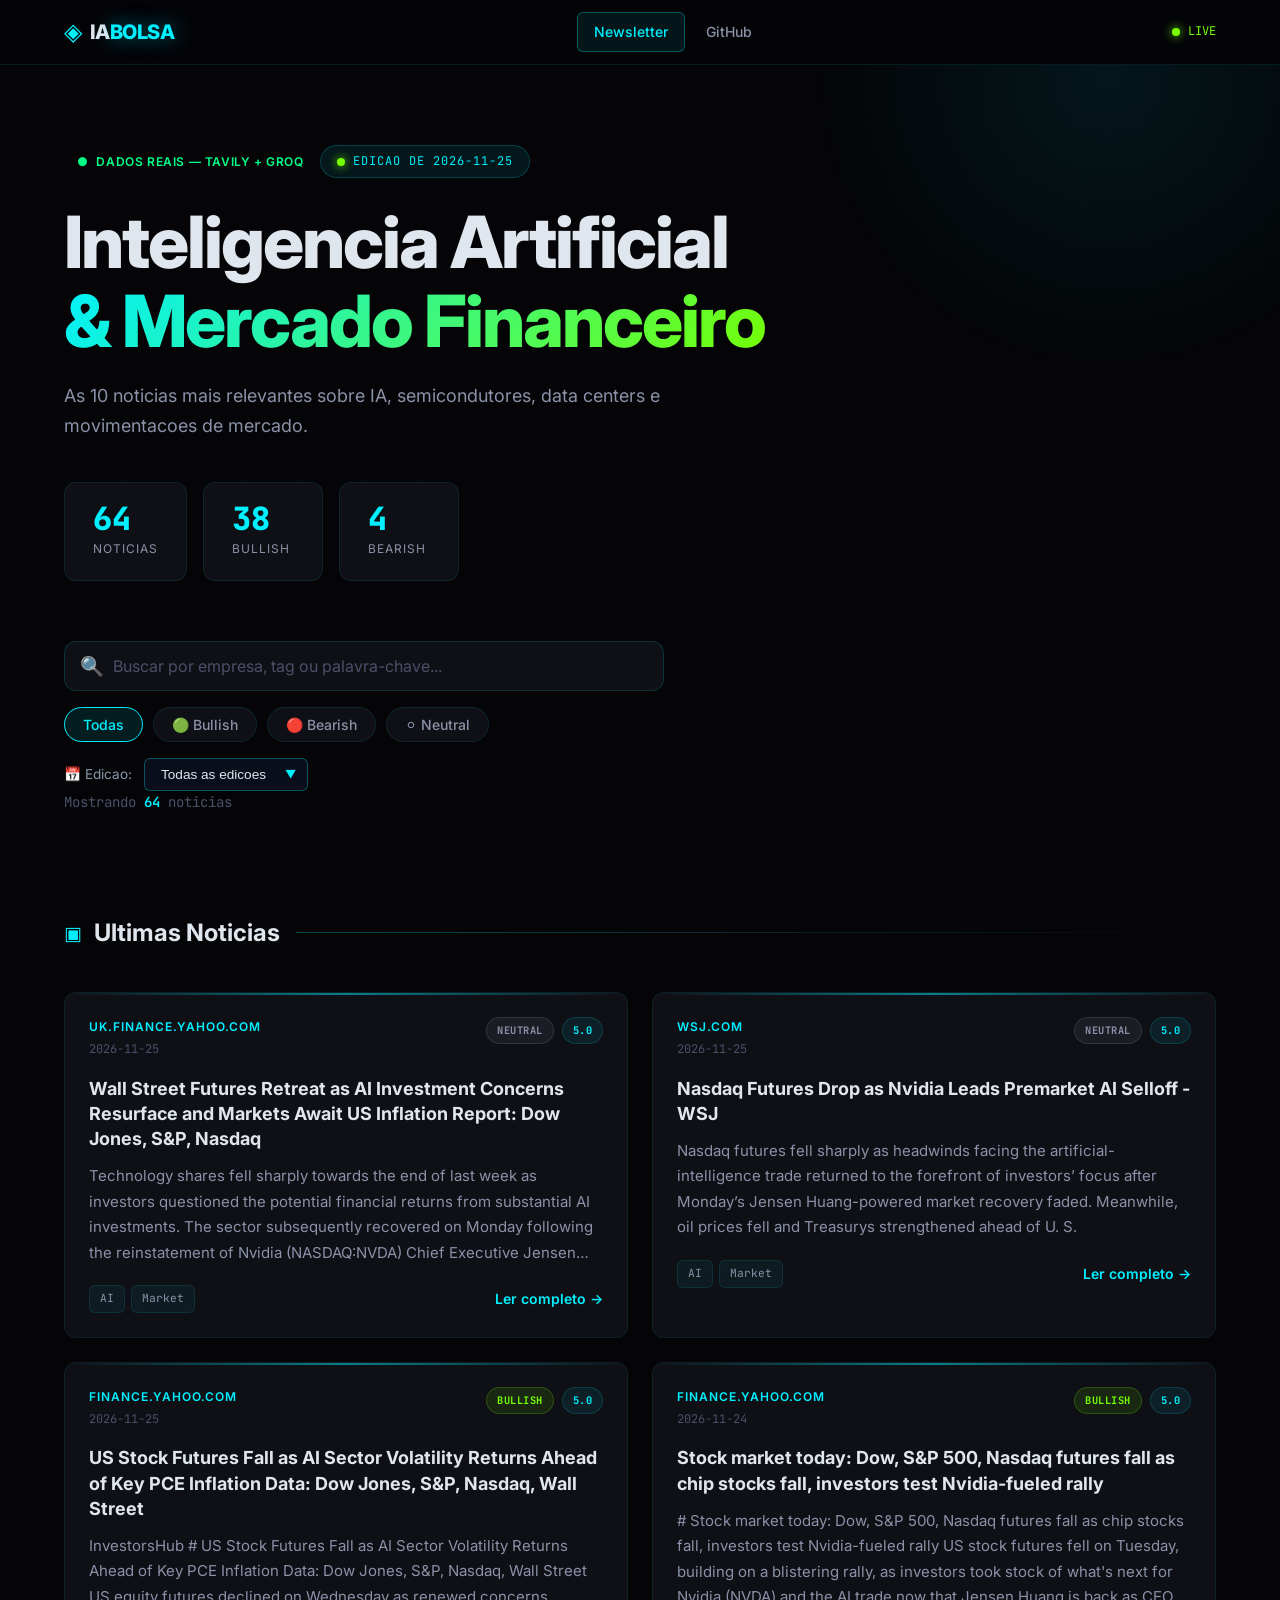
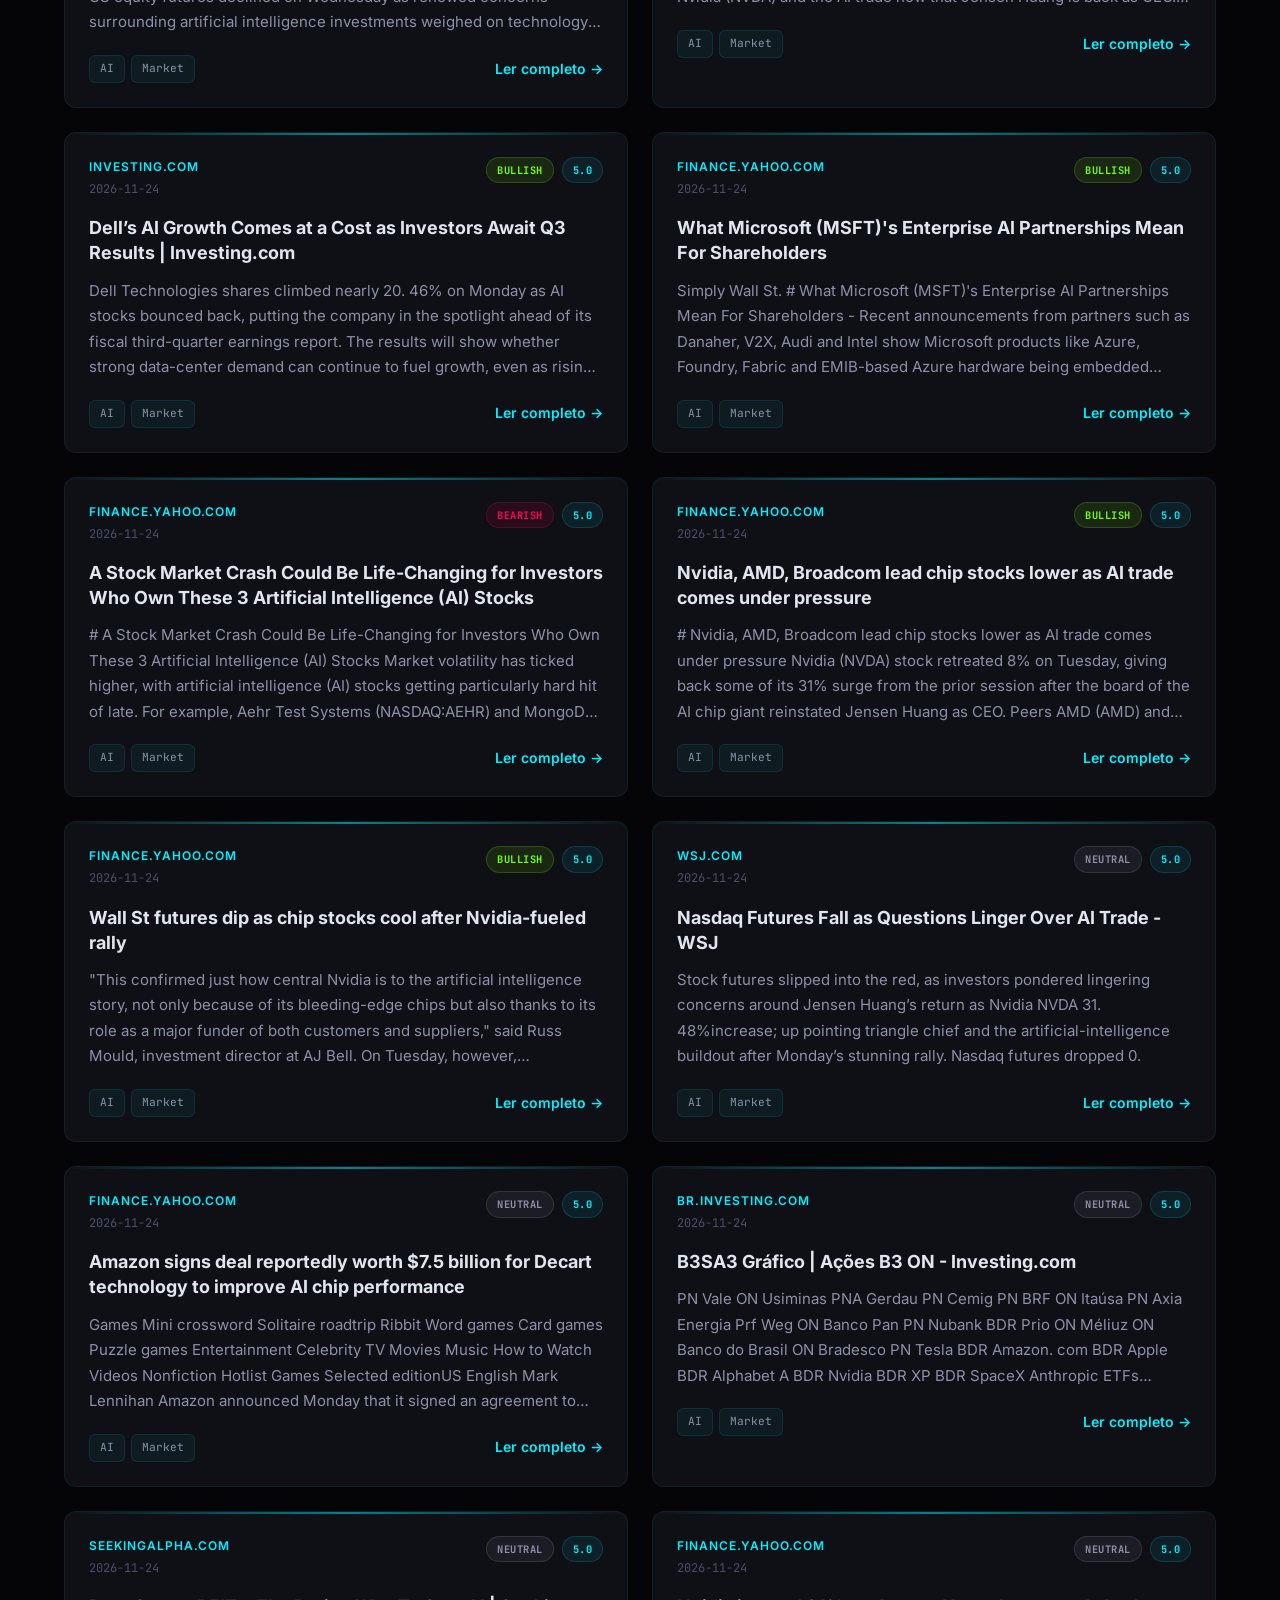
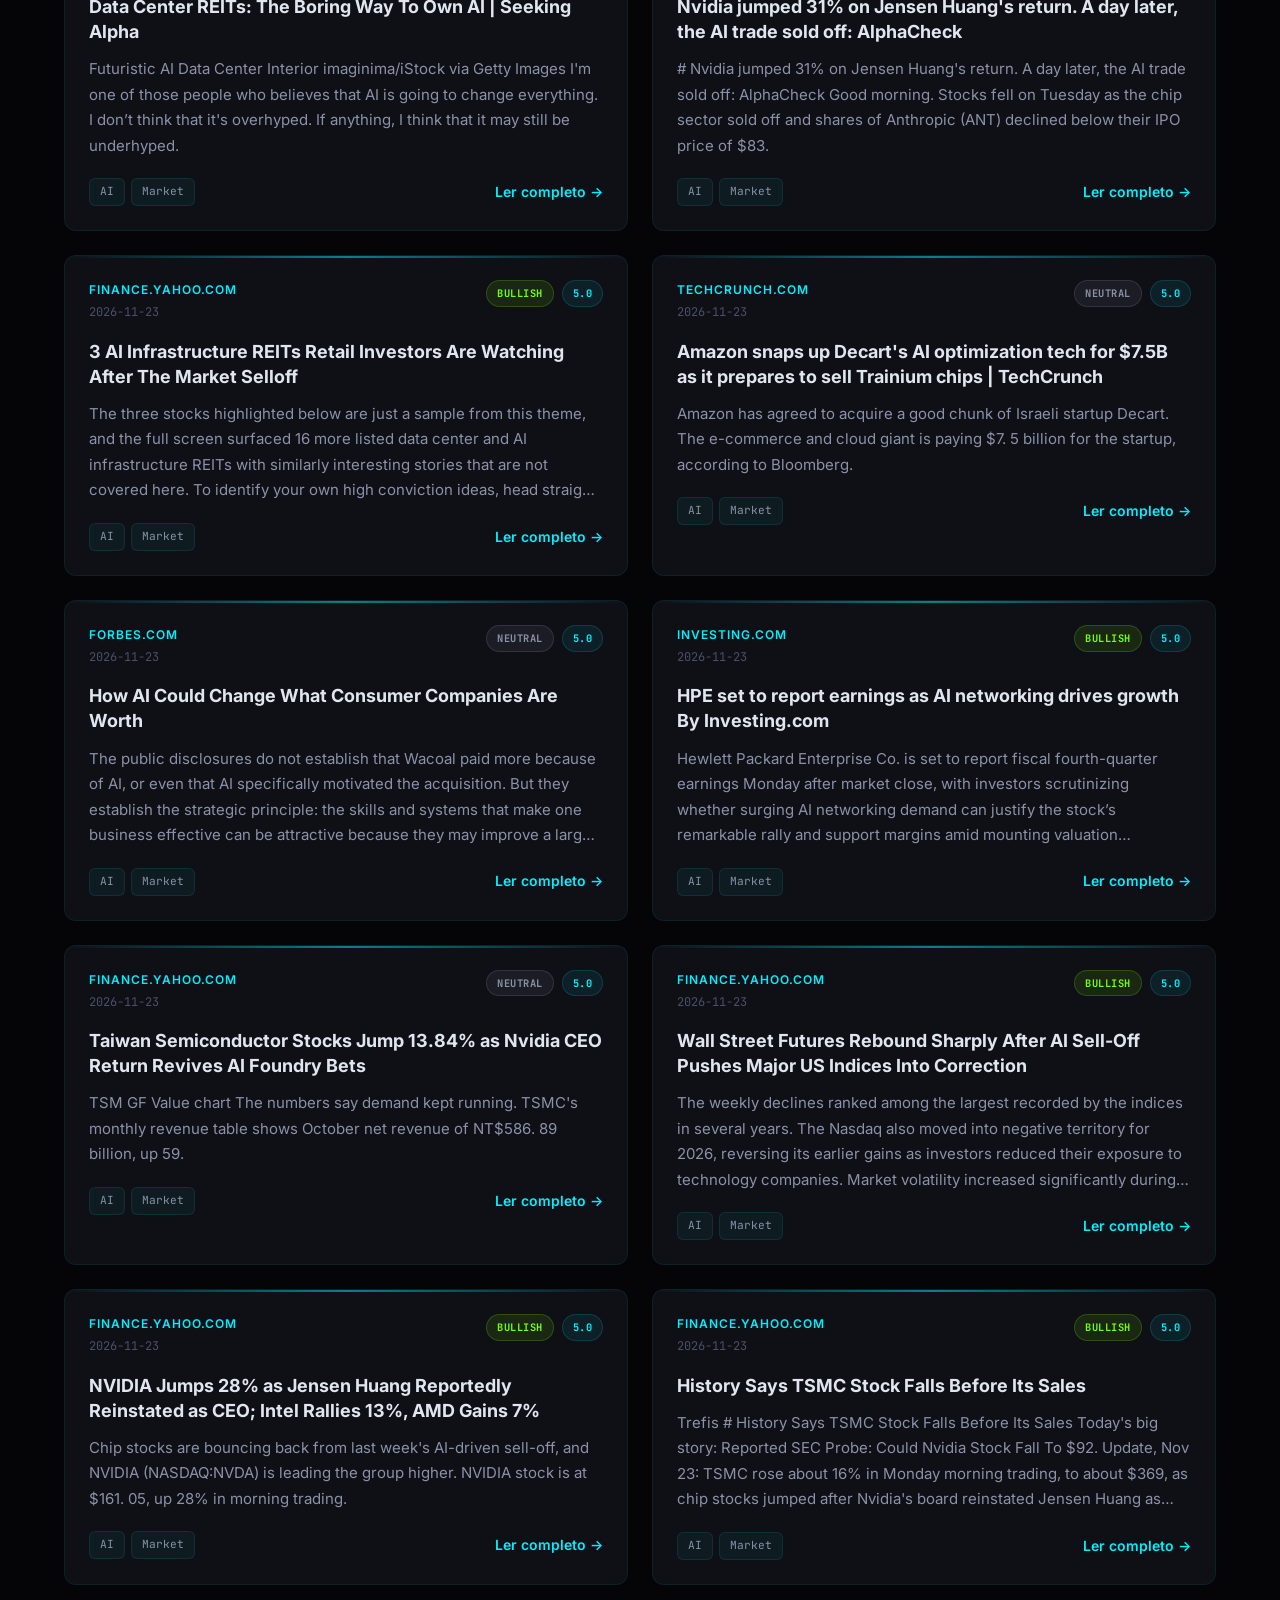
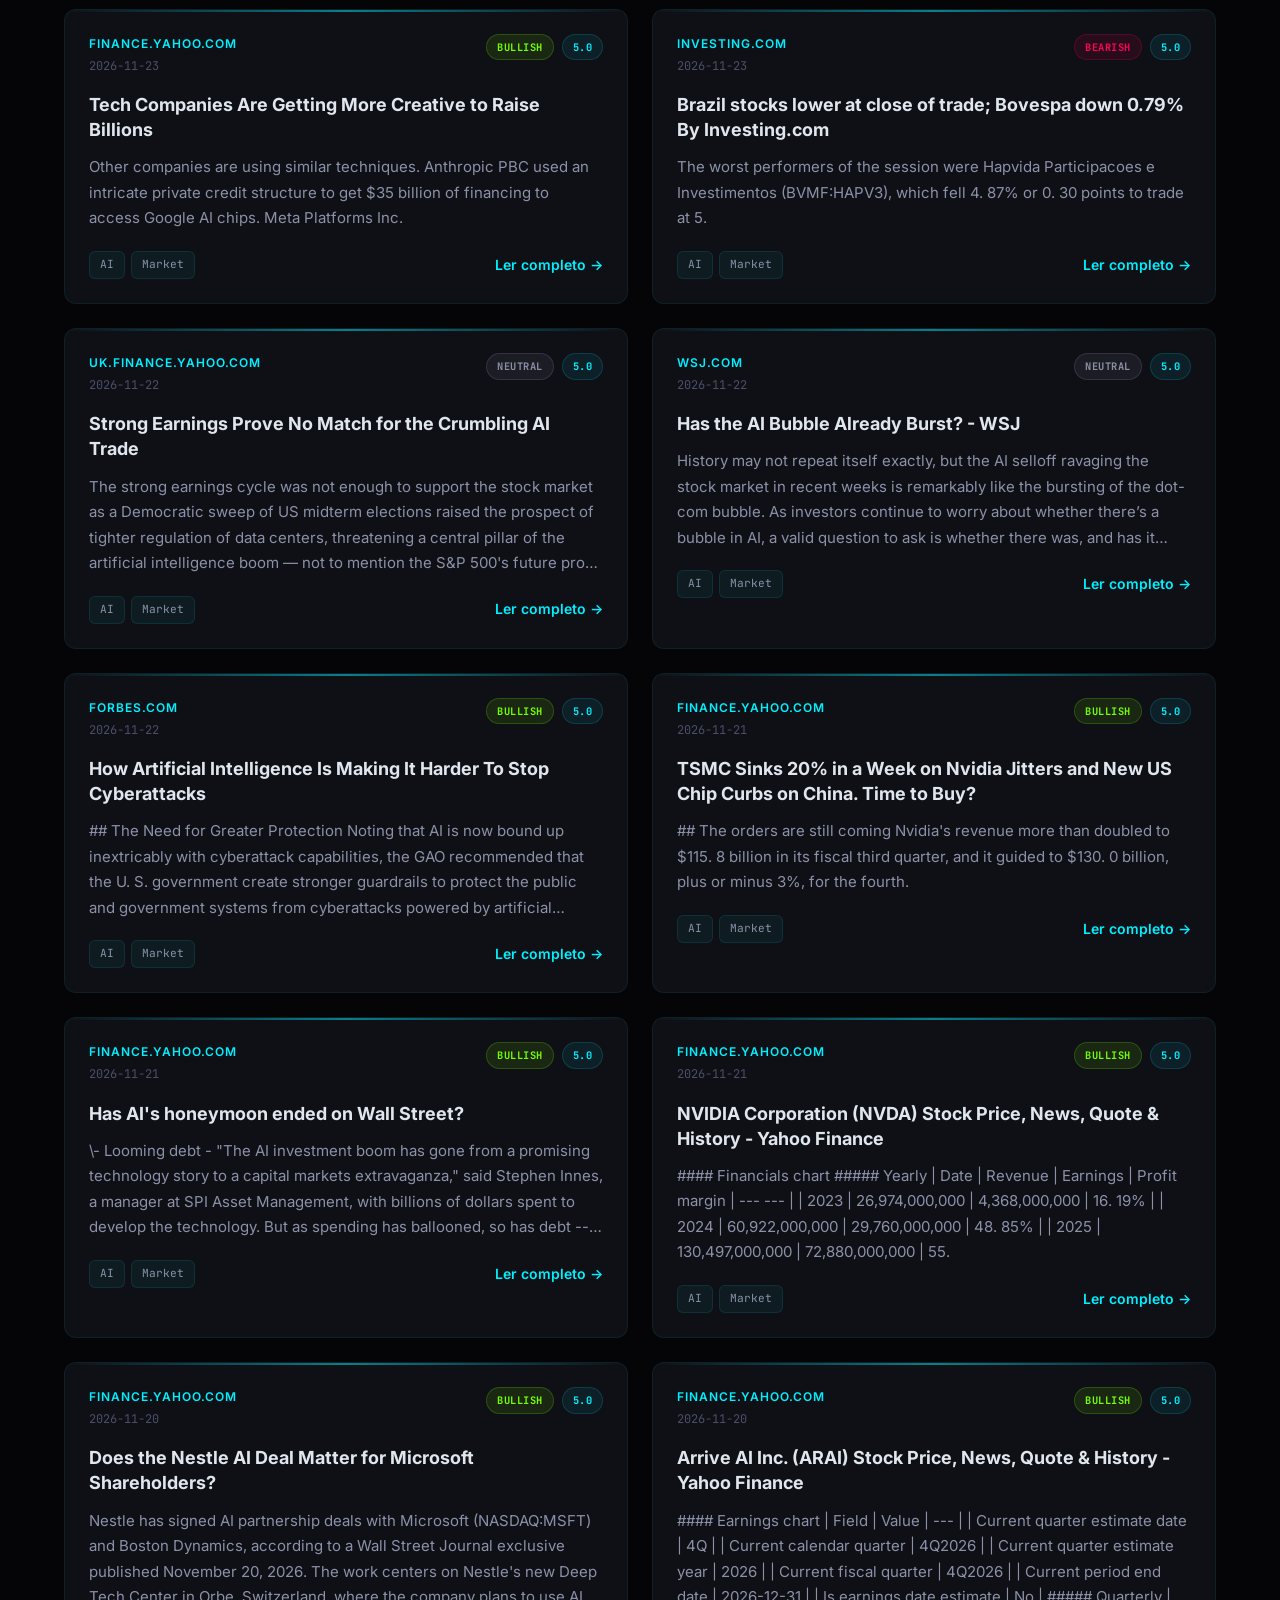
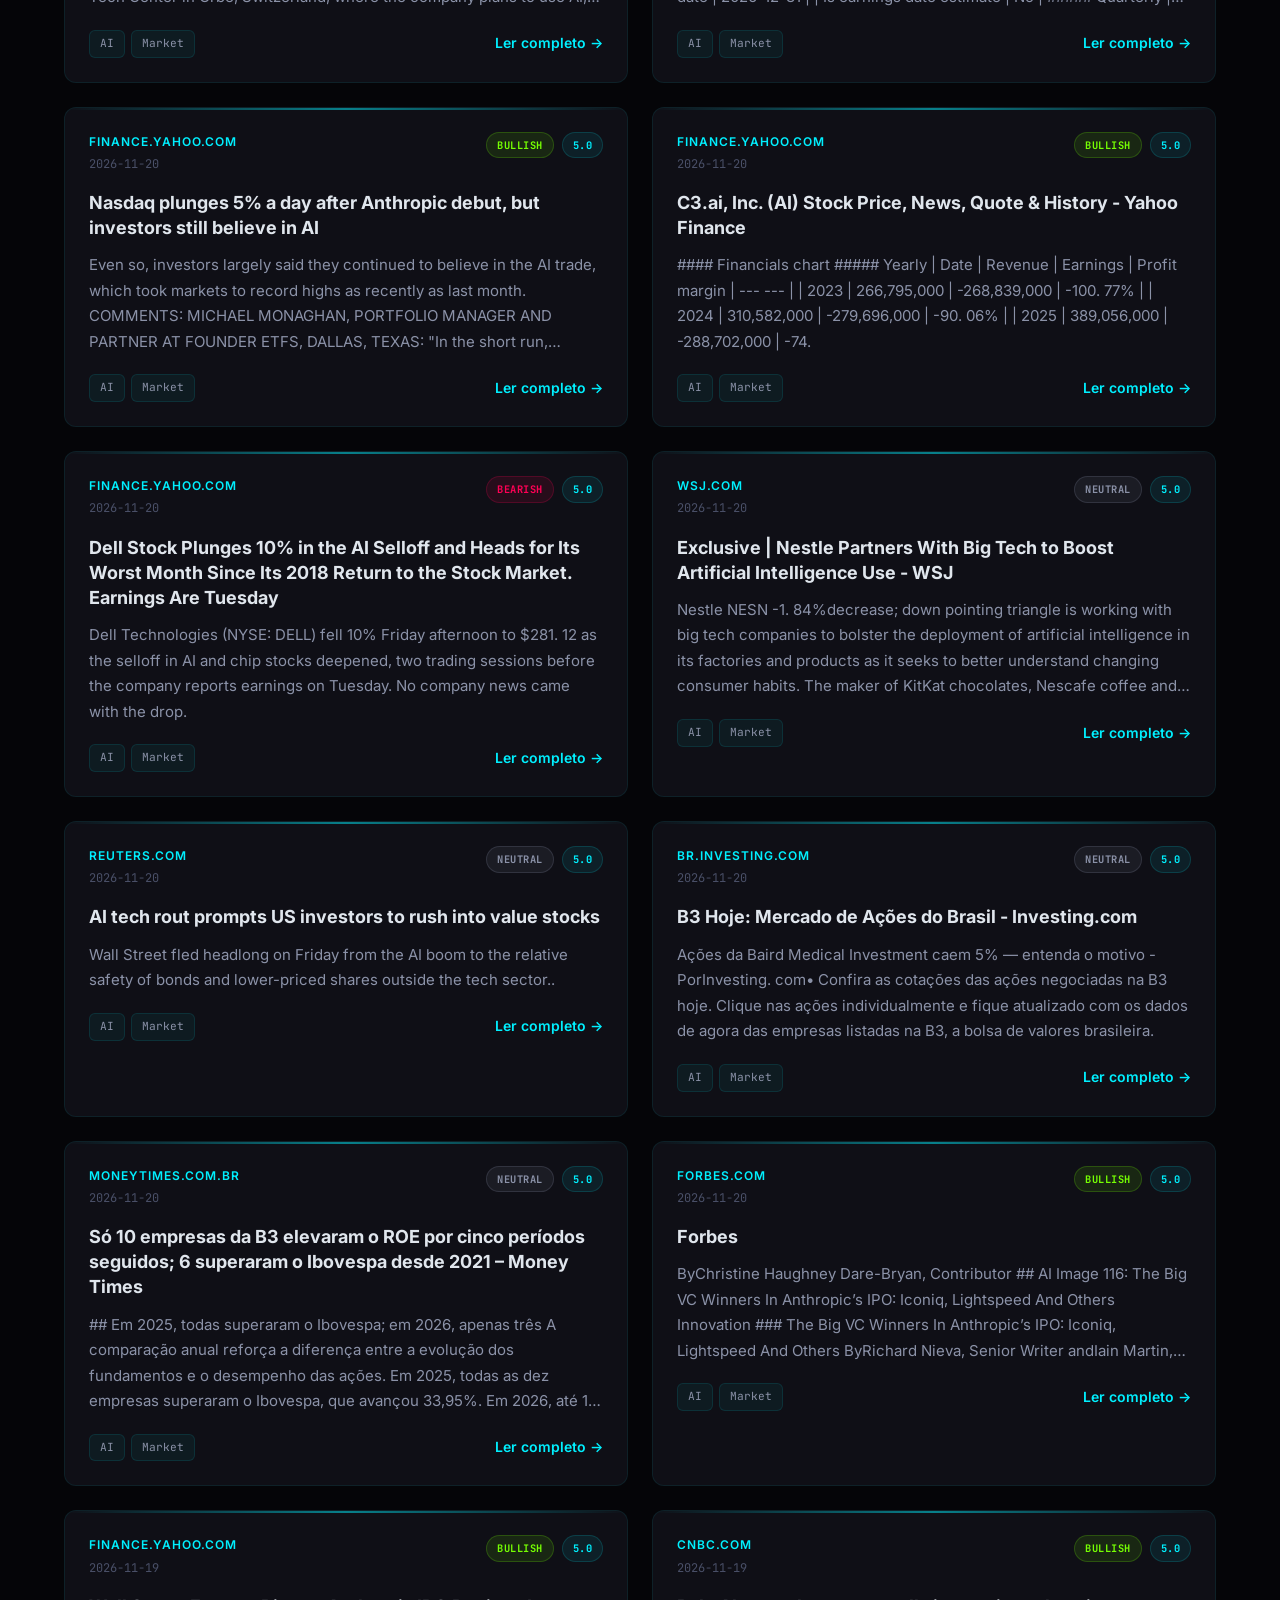
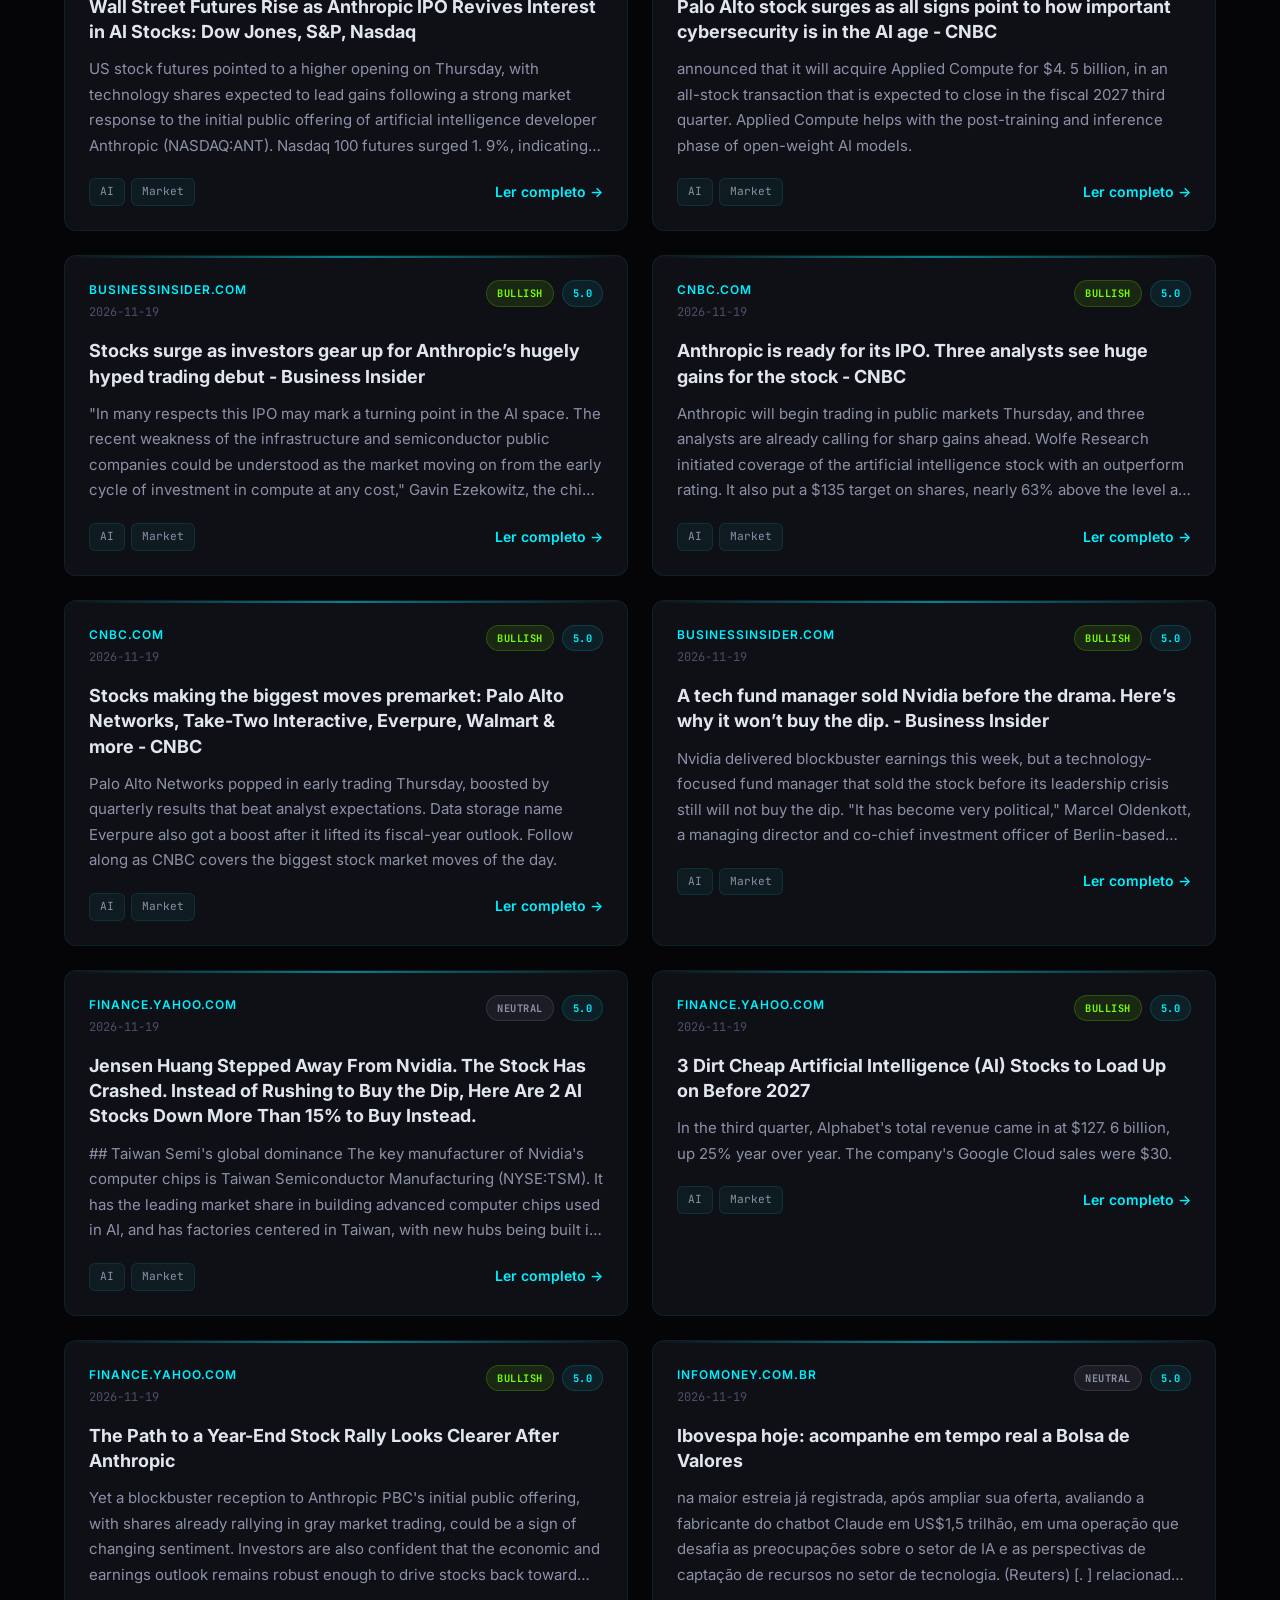
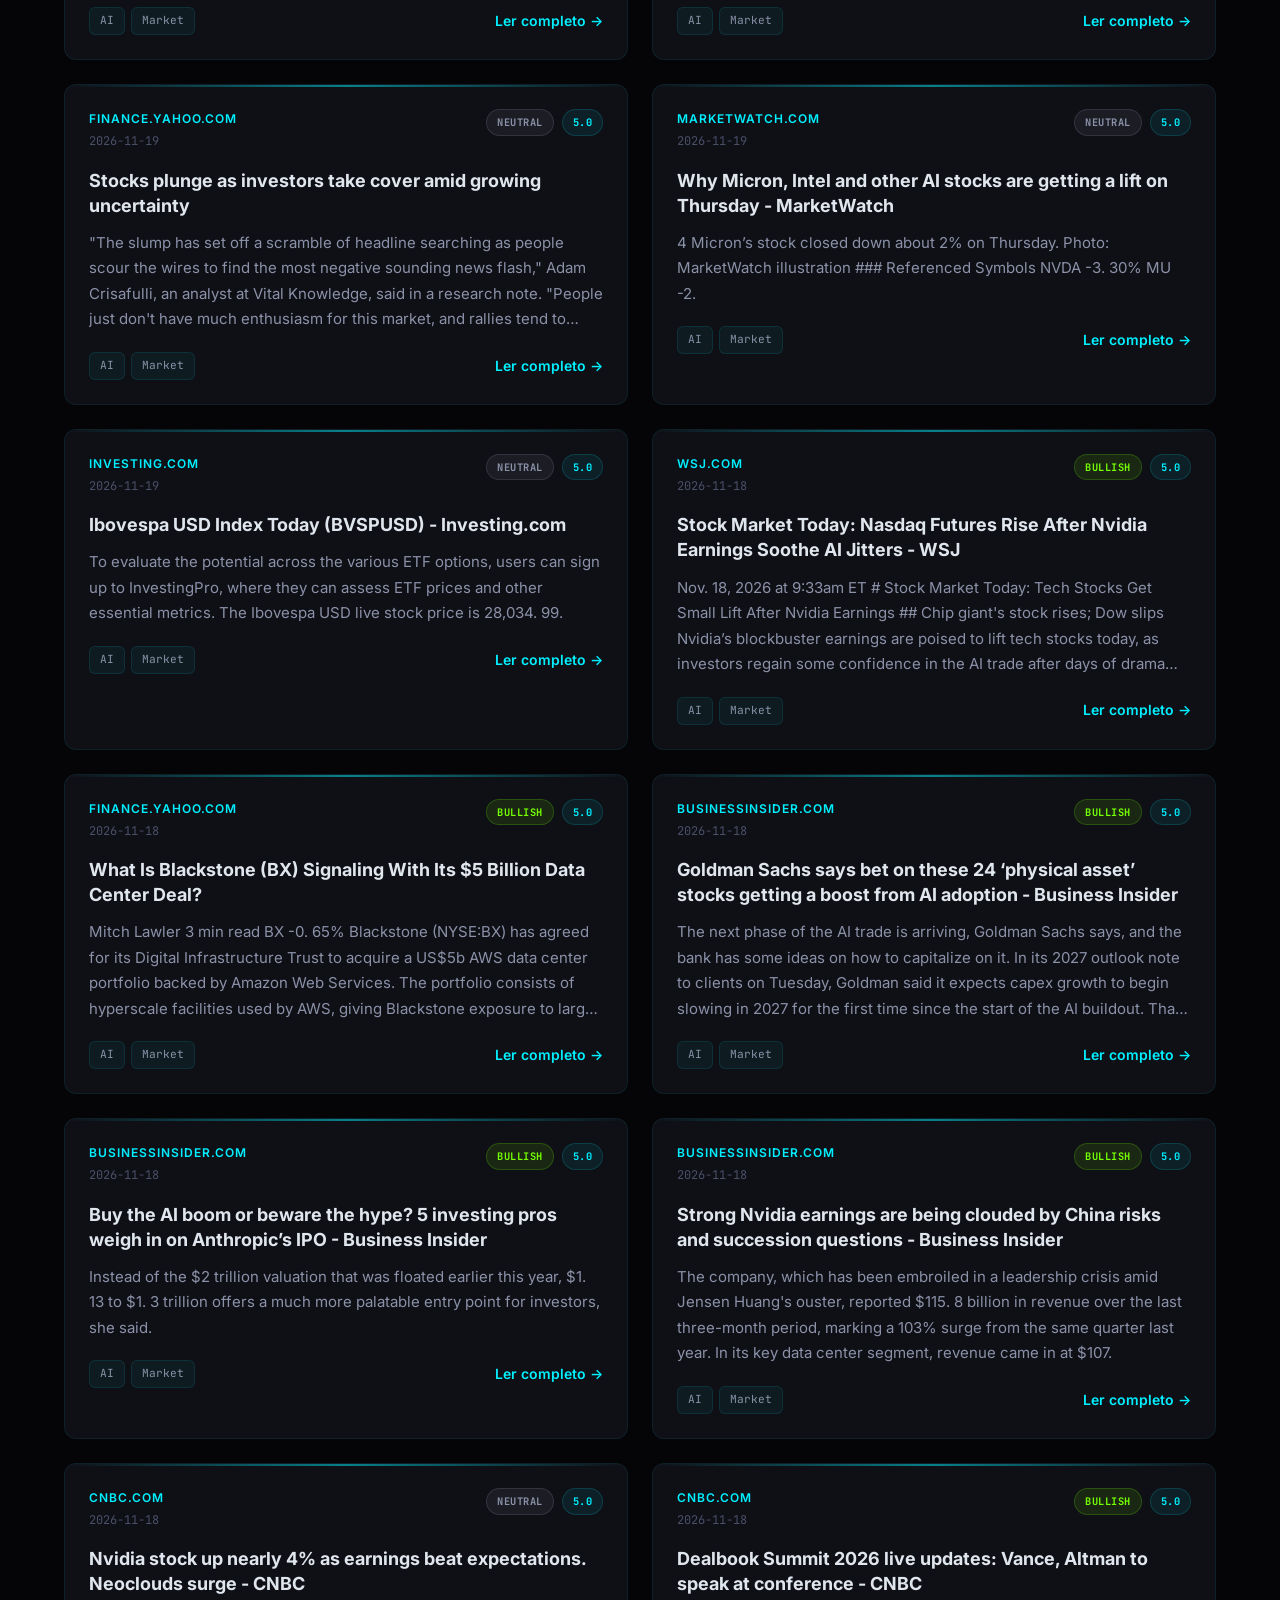
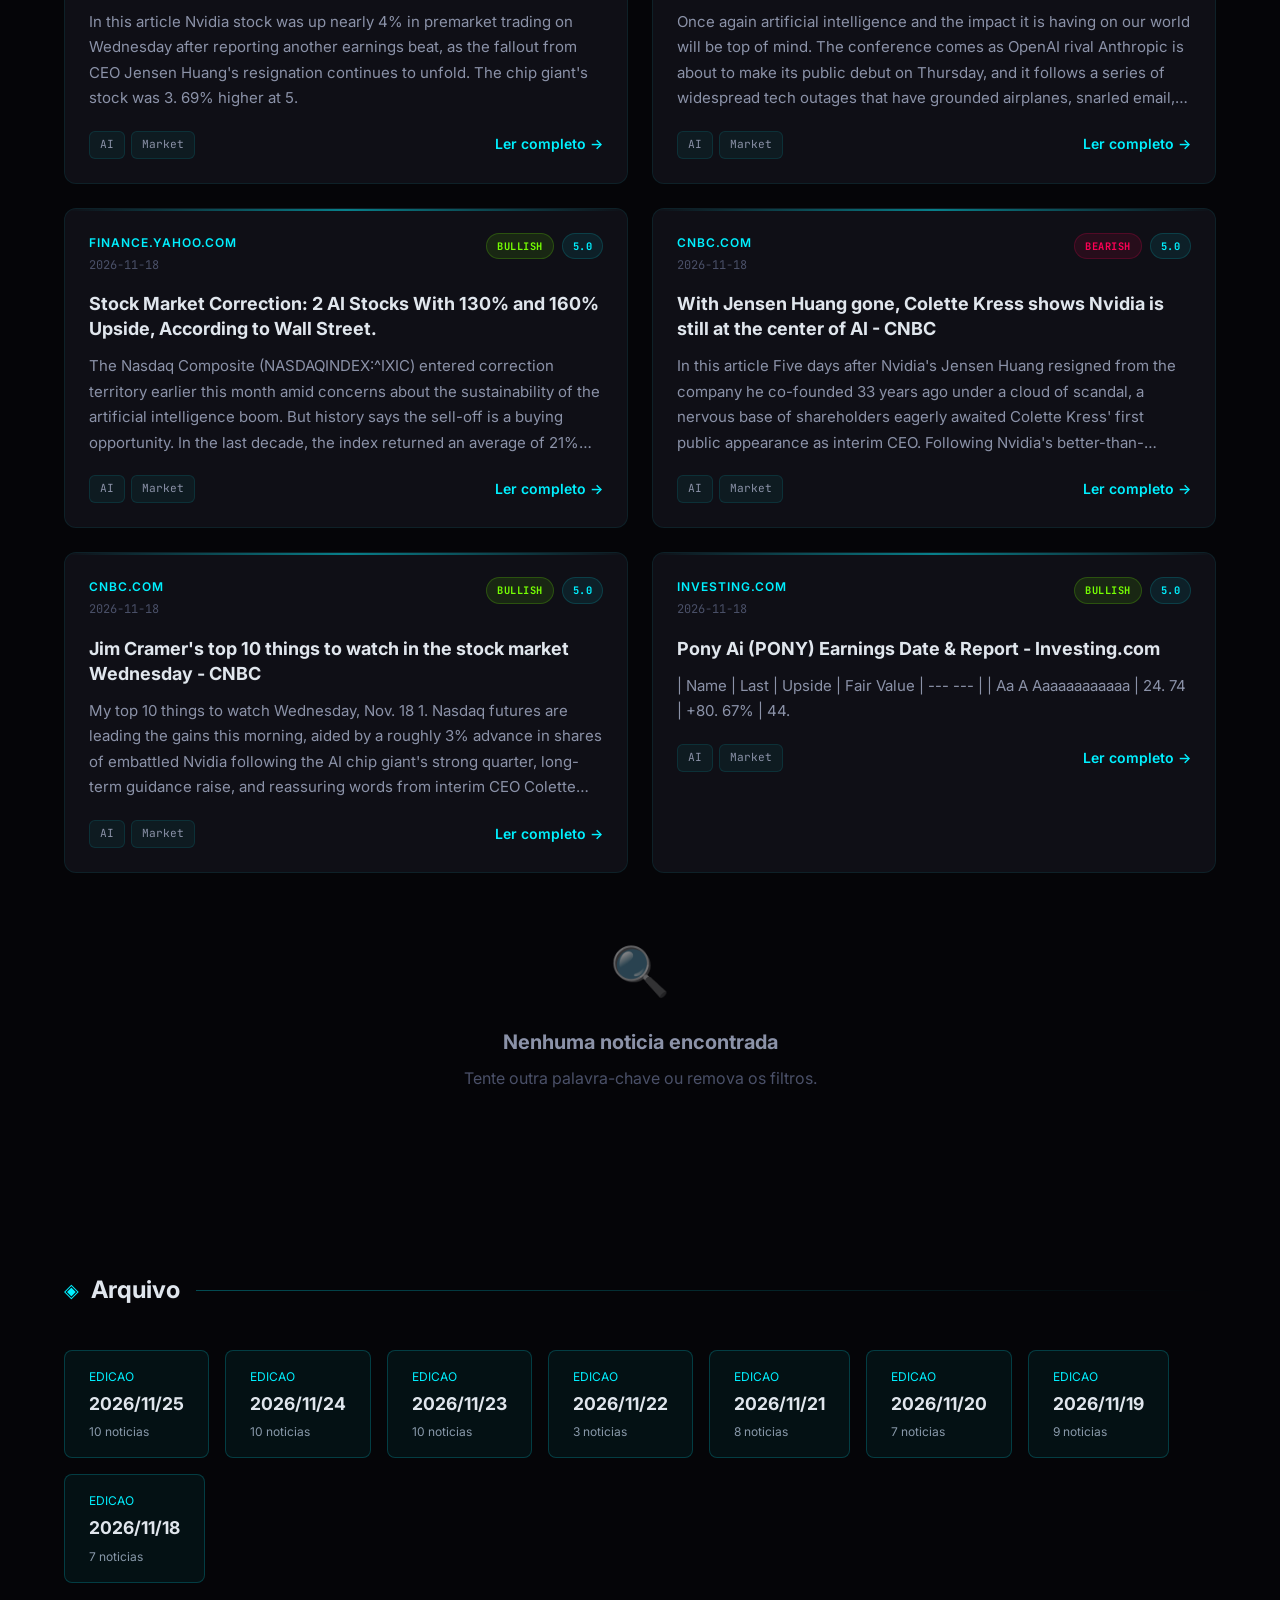
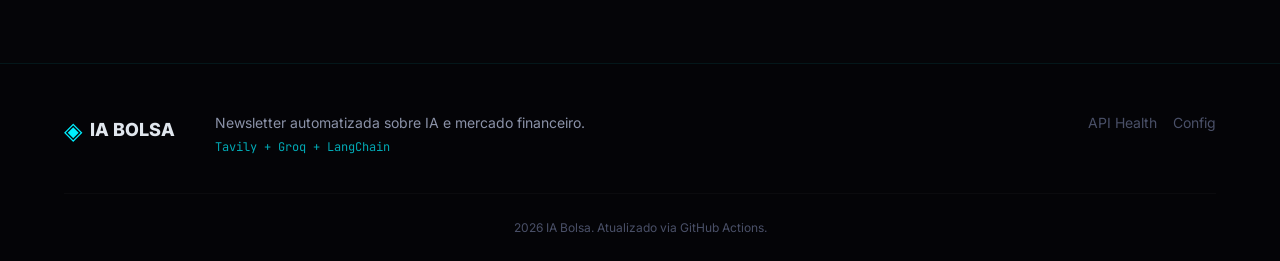
==== commit c28a74aa: "update: newsletter 2026-11-25 [bot]" ====
--- a/index.html
+++ b/index.html
@@ -68,11 +68,11 @@
                 <span class="stat-label">Noticias</span>
             </div>
             <div class="stat-card">
-                <span class="stat-value" id="stat-bullish">43</span>
+                <span class="stat-value" id="stat-bullish">38</span>
                 <span class="stat-label">Bullish</span>
             </div>
             <div class="stat-card">
-                <span class="stat-value" id="stat-bearish">5</span>
+                <span class="stat-value" id="stat-bearish">4</span>
                 <span class="stat-label">Bearish</span>
             </div>
         </div>
@@ -136,9 +136,105 @@
         <div class="news-grid" id="news-grid">
             
             
-            <article class="news-card" data-sentimento="bullish" data-search="asian stocks mostly decline as ai shares fall following a retreat on wall street the surprise return of jensen huang as nvidias ceo, announced monday, does bring back a charismatic leader who championed the entire ai industry.  but it does not settle deeper concerns such as whether ai can possibly produce enough profit and productivity to justify massive investments in data centers. 
-
-high interest rates are making it more difficult to borrow money to pay for the industrys growth. finance.yahoo.com ai market" data-edicao="2026-11-25">
+            <article class="news-card" data-sentimento="neutral" data-search="wall street futures retreat as ai investment concerns resurface and markets await us inflation report: dow jones, s&p, nasdaq technology shares fell sharply towards the end of last week as investors questioned the potential financial returns from substantial ai investments.  the sector subsequently recovered on monday following the reinstatement of nvidia (nasdaq:nvda) chief executive jensen huang. 
+
+however, selling pressure returned on tuesday, dragging both the nasdaq composite and s&p 500 lower. uk.finance.yahoo.com ai market" data-edicao="2026-11-25">
+                <div class="card-glow"></div>
+                <div class="card-content">
+                    <div class="card-header">
+                        <div class="card-meta">
+                            <span class="card-source">uk.finance.yahoo.com</span>
+                            <span class="card-date">2026-11-25</span>
+                        </div>
+                        <div class="card-badges">
+                            <span class="badge sentiment-badge sentiment-neutral">
+                                NEUTRAL
+                            </span>
+                            <span class="badge score-badge">
+                                5.0
+                            </span>
+                        </div>
+                    </div>
+
+                    <h3 class="card-title">
+                        <a href="https://uk.finance.yahoo.com/news/wall-street-futures-retreat-ai-095225465.html" target="_blank" rel="noopener">
+                            Wall Street Futures Retreat as AI Investment Concerns Resurface and Markets Await US Inflation Report: Dow Jones, S&P, Nasdaq
+                        </a>
+                    </h3>
+
+                    <p class="card-summary">Technology shares fell sharply towards the end of last week as investors questioned the potential financial returns from substantial AI investments.  The sector subsequently recovered on Monday following the reinstatement of Nvidia (NASDAQ:NVDA) Chief Executive Jensen Huang. 
+
+However, selling pressure returned on Tuesday, dragging both the Nasdaq Composite and S&P 500 lower.</p>
+
+                    <div class="card-footer">
+                        <div class="card-tags">
+                            
+                            <span class="tag">AI</span>
+                            
+                            <span class="tag">Market</span>
+                            
+                        </div>
+                        <a href="https://uk.finance.yahoo.com/news/wall-street-futures-retreat-ai-095225465.html" target="_blank" rel="noopener" class="card-link">
+                            Ler completo →
+                        </a>
+                    </div>
+                </div>
+            </article>
+            
+            
+            <article class="news-card" data-sentimento="neutral" data-search="nasdaq futures drop as nvidia leads premarket ai selloff - wsj nasdaq futures fell sharply as headwinds facing the artificial-intelligence trade returned to the forefront of investors’ focus after monday’s jensen huang-powered market recovery faded. 
+
+meanwhile, oil prices fell and treasurys strengthened ahead of u. s. wsj.com ai market" data-edicao="2026-11-25">
+                <div class="card-glow"></div>
+                <div class="card-content">
+                    <div class="card-header">
+                        <div class="card-meta">
+                            <span class="card-source">wsj.com</span>
+                            <span class="card-date">2026-11-25</span>
+                        </div>
+                        <div class="card-badges">
+                            <span class="badge sentiment-badge sentiment-neutral">
+                                NEUTRAL
+                            </span>
+                            <span class="badge score-badge">
+                                5.0
+                            </span>
+                        </div>
+                    </div>
+
+                    <h3 class="card-title">
+                        <a href="https://www.wsj.com/finance/stocks/nasdaq-futures-slide-as-ai-growth-fears-return-to-center-stage-ff9a6d6b" target="_blank" rel="noopener">
+                            Nasdaq Futures Drop as Nvidia Leads Premarket AI Selloff - WSJ
+                        </a>
+                    </h3>
+
+                    <p class="card-summary">Nasdaq futures fell sharply as headwinds facing the artificial-intelligence trade returned to the forefront of investors’ focus after Monday’s Jensen Huang-powered market recovery faded. 
+
+Meanwhile, oil prices fell and Treasurys strengthened ahead of U. S.</p>
+
+                    <div class="card-footer">
+                        <div class="card-tags">
+                            
+                            <span class="tag">AI</span>
+                            
+                            <span class="tag">Market</span>
+                            
+                        </div>
+                        <a href="https://www.wsj.com/finance/stocks/nasdaq-futures-slide-as-ai-growth-fears-return-to-center-stage-ff9a6d6b" target="_blank" rel="noopener" class="card-link">
+                            Ler completo →
+                        </a>
+                    </div>
+                </div>
+            </article>
+            
+            
+            <article class="news-card" data-sentimento="bullish" data-search="us stock futures fall as ai sector volatility returns ahead of key pce inflation data: dow jones, s&p, nasdaq, wall street investorshub
+
+# us stock futures fall as ai sector volatility returns ahead of key pce inflation data: dow jones, s&p, nasdaq, wall street
+
+us equity futures declined on wednesday as renewed concerns surrounding artificial intelligence investments weighed on technology stocks, while investors awaited the latest us inflation figures for indications of the federal reserves next monetary policy decision. 
+
+dell technologies (nyse:dell) raised its annual revenue forecast following strong demand for ai servers, although its shares declined in premarket trading.  meanwhile, reports of potential new us tariffs and falling oil prices remained in focus. finance.yahoo.com ai market" data-edicao="2026-11-25">
                 <div class="card-glow"></div>
                 <div class="card-content">
                     <div class="card-header">
@@ -157,38 +253,192 @@
                     </div>
 
                     <h3 class="card-title">
-                        <a href="https://finance.yahoo.com/markets/stocks/articles/asian-stocks-mostly-decline-ai-040526833.html" target="_blank" rel="noopener">
-                            Asian stocks mostly decline as AI shares fall following a retreat on Wall Street
-                        </a>
-                    </h3>
-
-                    <p class="card-summary">The surprise return of Jensen Huang as Nvidia's CEO, announced Monday, does bring back a charismatic leader who championed the entire AI industry.  But it does not settle deeper concerns such as whether AI can possibly produce enough profit and productivity to justify massive investments in data centers. 
-
-High interest rates are making it more difficult to borrow money to pay for the industry's growth.</p>
-
-                    <div class="card-footer">
-                        <div class="card-tags">
-                            
-                            <span class="tag">AI</span>
-                            
-                            <span class="tag">Market</span>
-                            
-                        </div>
-                        <a href="https://finance.yahoo.com/markets/stocks/articles/asian-stocks-mostly-decline-ai-040526833.html" target="_blank" rel="noopener" class="card-link">
-                            Ler completo →
-                        </a>
-                    </div>
-                </div>
-            </article>
-            
-            
-            <article class="news-card" data-sentimento="bearish" data-search="worse than the dot-com crash: what an ai bust could mean for the economy - wsj over the past two years, the u. s.  has become addicted to ai spending. wsj.com ai market" data-edicao="2026-11-25">
-                <div class="card-glow"></div>
-                <div class="card-content">
-                    <div class="card-header">
-                        <div class="card-meta">
-                            <span class="card-source">wsj.com</span>
-                            <span class="card-date">2026-11-25</span>
+                        <a href="https://finance.yahoo.com/markets/stocks/articles/us-stock-futures-fall-ai-095129084.html" target="_blank" rel="noopener">
+                            US Stock Futures Fall as AI Sector Volatility Returns Ahead of Key PCE Inflation Data: Dow Jones, S&P, Nasdaq, Wall Street
+                        </a>
+                    </h3>
+
+                    <p class="card-summary">InvestorsHub
+
+# US Stock Futures Fall as AI Sector Volatility Returns Ahead of Key PCE Inflation Data: Dow Jones, S&P, Nasdaq, Wall Street
+
+US equity futures declined on Wednesday as renewed concerns surrounding artificial intelligence investments weighed on technology stocks, while investors awaited the latest US inflation figures for indications of the Federal Reserve's next monetary policy decision. 
+
+Dell Technologies (NYSE:DELL) raised its annual revenue forecast following strong demand for AI servers, although its shares declined in premarket trading.  Meanwhile, reports of potential new US tariffs and falling oil prices remained in focus.</p>
+
+                    <div class="card-footer">
+                        <div class="card-tags">
+                            
+                            <span class="tag">AI</span>
+                            
+                            <span class="tag">Market</span>
+                            
+                        </div>
+                        <a href="https://finance.yahoo.com/markets/stocks/articles/us-stock-futures-fall-ai-095129084.html" target="_blank" rel="noopener" class="card-link">
+                            Ler completo →
+                        </a>
+                    </div>
+                </div>
+            </article>
+            
+            
+            <article class="news-card" data-sentimento="bullish" data-search="stock market today: dow, s&p 500, nasdaq futures fall as chip stocks fall, investors test nvidia-fueled rally # stock market today: dow, s&p 500, nasdaq futures fall as chip stocks fall, investors test nvidia-fueled rally
+
+us stock futures fell on tuesday, building on a blistering rally, as investors took stock of whats next for nvidia (nvda) and the ai trade now that jensen huang is back as ceo. 
+
+futures on the dow jones industrial average (ym=f) fell 0. 6%, while those on the s&p 500 (es=f) declined 1. finance.yahoo.com ai market" data-edicao="2026-11-24">
+                <div class="card-glow"></div>
+                <div class="card-content">
+                    <div class="card-header">
+                        <div class="card-meta">
+                            <span class="card-source">finance.yahoo.com</span>
+                            <span class="card-date">2026-11-24</span>
+                        </div>
+                        <div class="card-badges">
+                            <span class="badge sentiment-badge sentiment-bullish">
+                                BULLISH
+                            </span>
+                            <span class="badge score-badge">
+                                5.0
+                            </span>
+                        </div>
+                    </div>
+
+                    <h3 class="card-title">
+                        <a href="https://finance.yahoo.com/markets/live/stock-market-today-tuesday-november-24-dow-sp-500-nasdaq-chip-stocks-nvidia-140629923.html" target="_blank" rel="noopener">
+                            Stock market today: Dow, S&P 500, Nasdaq futures fall as chip stocks fall, investors test Nvidia-fueled rally
+                        </a>
+                    </h3>
+
+                    <p class="card-summary"># Stock market today: Dow, S&P 500, Nasdaq futures fall as chip stocks fall, investors test Nvidia-fueled rally
+
+US stock futures fell on Tuesday, building on a blistering rally, as investors took stock of what's next for Nvidia (NVDA) and the AI trade now that Jensen Huang is back as CEO. 
+
+Futures on the Dow Jones Industrial Average (YM=F) fell 0. 6%, while those on the S&P 500 (ES=F) declined 1.</p>
+
+                    <div class="card-footer">
+                        <div class="card-tags">
+                            
+                            <span class="tag">AI</span>
+                            
+                            <span class="tag">Market</span>
+                            
+                        </div>
+                        <a href="https://finance.yahoo.com/markets/live/stock-market-today-tuesday-november-24-dow-sp-500-nasdaq-chip-stocks-nvidia-140629923.html" target="_blank" rel="noopener" class="card-link">
+                            Ler completo →
+                        </a>
+                    </div>
+                </div>
+            </article>
+            
+            
+            <article class="news-card" data-sentimento="bullish" data-search="dell’s ai growth comes at a cost as investors await q3 results | investing.com dell technologies shares climbed nearly 20. 46% on monday as ai stocks bounced back, putting the company in the spotlight ahead of its fiscal third-quarter earnings report. 
+
+the results will show whether strong data-center demand can continue to fuel growth, even as rising hardware costs weigh on the outlook. investing.com ai market" data-edicao="2026-11-24">
+                <div class="card-glow"></div>
+                <div class="card-content">
+                    <div class="card-header">
+                        <div class="card-meta">
+                            <span class="card-source">investing.com</span>
+                            <span class="card-date">2026-11-24</span>
+                        </div>
+                        <div class="card-badges">
+                            <span class="badge sentiment-badge sentiment-bullish">
+                                BULLISH
+                            </span>
+                            <span class="badge score-badge">
+                                5.0
+                            </span>
+                        </div>
+                    </div>
+
+                    <h3 class="card-title">
+                        <a href="https://www.investing.com/analysis/dells-ai-growth-comes-at-a-cost-as-investors-await-q3-results-200692199" target="_blank" rel="noopener">
+                            Dell’s AI Growth Comes at a Cost as Investors Await Q3 Results | Investing.com
+                        </a>
+                    </h3>
+
+                    <p class="card-summary">Dell Technologies shares climbed nearly 20. 46% on Monday as AI stocks bounced back, putting the company in the spotlight ahead of its fiscal third-quarter earnings report. 
+
+The results will show whether strong data-center demand can continue to fuel growth, even as rising hardware costs weigh on the outlook.</p>
+
+                    <div class="card-footer">
+                        <div class="card-tags">
+                            
+                            <span class="tag">AI</span>
+                            
+                            <span class="tag">Market</span>
+                            
+                        </div>
+                        <a href="https://www.investing.com/analysis/dells-ai-growth-comes-at-a-cost-as-investors-await-q3-results-200692199" target="_blank" rel="noopener" class="card-link">
+                            Ler completo →
+                        </a>
+                    </div>
+                </div>
+            </article>
+            
+            
+            <article class="news-card" data-sentimento="bullish" data-search="what microsoft (msft)s enterprise ai partnerships mean for shareholders simply wall st. 
+
+# what microsoft (msft)s enterprise ai partnerships mean for shareholders
+
+- recent announcements from partners such as danaher, v2x, audi and intel show microsoft products like azure, foundry, fabric and emib-based azure hardware being embedded deeper into mission operations, scientific instruments and workplace tools. 
+- these deals point to microsoft quietly turning ai from headline demos into long-term, embedded workloads across defense, healthcare, autos and labs, which ties ai demand directly to everyday enterprise processes rather than one-off projects. finance.yahoo.com ai market" data-edicao="2026-11-24">
+                <div class="card-glow"></div>
+                <div class="card-content">
+                    <div class="card-header">
+                        <div class="card-meta">
+                            <span class="card-source">finance.yahoo.com</span>
+                            <span class="card-date">2026-11-24</span>
+                        </div>
+                        <div class="card-badges">
+                            <span class="badge sentiment-badge sentiment-bullish">
+                                BULLISH
+                            </span>
+                            <span class="badge score-badge">
+                                5.0
+                            </span>
+                        </div>
+                    </div>
+
+                    <h3 class="card-title">
+                        <a href="https://finance.yahoo.com/technology/ai/articles/microsoft-msft-enterprise-ai-partnerships-001743463.html" target="_blank" rel="noopener">
+                            What Microsoft (MSFT)'s Enterprise AI Partnerships Mean For Shareholders
+                        </a>
+                    </h3>
+
+                    <p class="card-summary">Simply Wall St. 
+
+# What Microsoft (MSFT)'s Enterprise AI Partnerships Mean For Shareholders
+
+- Recent announcements from partners such as Danaher, V2X, Audi and Intel show Microsoft products like Azure, Foundry, Fabric and EMIB-based Azure hardware being embedded deeper into mission operations, scientific instruments and workplace tools. 
+- These deals point to Microsoft quietly turning AI from headline demos into long-term, embedded workloads across defense, healthcare, autos and labs, which ties AI demand directly to everyday enterprise processes rather than one-off projects.</p>
+
+                    <div class="card-footer">
+                        <div class="card-tags">
+                            
+                            <span class="tag">AI</span>
+                            
+                            <span class="tag">Market</span>
+                            
+                        </div>
+                        <a href="https://finance.yahoo.com/technology/ai/articles/microsoft-msft-enterprise-ai-partnerships-001743463.html" target="_blank" rel="noopener" class="card-link">
+                            Ler completo →
+                        </a>
+                    </div>
+                </div>
+            </article>
+            
+            
+            <article class="news-card" data-sentimento="bearish" data-search="a stock market crash could be life-changing for investors who own these 3 artificial intelligence (ai) stocks # a stock market crash could be life-changing for investors who own these 3 artificial intelligence (ai) stocks
+
+market volatility has ticked higher, with artificial intelligence (ai) stocks getting particularly hard hit of late.  for example, aehr test systems (nasdaq:aehr) and mongodb (nasdaq:mdb) are down 60% and 30%, respectively, over the past three months, as of this writing.  cisco systems (nasdaq:csco), a tech industry giant, is down about 18%. finance.yahoo.com ai market" data-edicao="2026-11-24">
+                <div class="card-glow"></div>
+                <div class="card-content">
+                    <div class="card-header">
+                        <div class="card-meta">
+                            <span class="card-source">finance.yahoo.com</span>
+                            <span class="card-date">2026-11-24</span>
                         </div>
                         <div class="card-badges">
                             <span class="badge sentiment-badge sentiment-bearish">
@@ -201,34 +451,38 @@
                     </div>
 
                     <h3 class="card-title">
-                        <a href="https://www.wsj.com/economy/worse-than-the-dot-com-crash-what-an-ai-bust-could-mean-for-the-economy-2a0e5ab3" target="_blank" rel="noopener">
-                            Worse Than the Dot-Com Crash: What an AI Bust Could Mean for the Economy - WSJ
-                        </a>
-                    </h3>
-
-                    <p class="card-summary">Over the past two years, the U. S.  has become addicted to AI spending.</p>
-
-                    <div class="card-footer">
-                        <div class="card-tags">
-                            
-                            <span class="tag">AI</span>
-                            
-                            <span class="tag">Market</span>
-                            
-                        </div>
-                        <a href="https://www.wsj.com/economy/worse-than-the-dot-com-crash-what-an-ai-bust-could-mean-for-the-economy-2a0e5ab3" target="_blank" rel="noopener" class="card-link">
-                            Ler completo →
-                        </a>
-                    </div>
-                </div>
-            </article>
-            
-            
-            <article class="news-card" data-sentimento="bullish" data-search="stock market today: dow, s&p 500, nasdaq futures fall as chip stocks fall, investors test nvidia-fueled rally # stock market today: dow, s&p 500, nasdaq futures fall as chip stocks fall, investors test nvidia-fueled rally
-
-us stock futures fell on tuesday, building on a blistering rally, as investors took stock of whats next for nvidia (nvda) and the ai trade now that jensen huang is back as ceo. 
-
-futures on the dow jones industrial average (ym=f) fell 0. 6%, while those on the s&p 500 (es=f) declined 1. finance.yahoo.com ai market" data-edicao="2026-11-24">
+                        <a href="https://finance.yahoo.com/markets/stocks/articles/stock-market-crash-could-life-043501711.html" target="_blank" rel="noopener">
+                            A Stock Market Crash Could Be Life-Changing for Investors Who Own These 3 Artificial Intelligence (AI) Stocks
+                        </a>
+                    </h3>
+
+                    <p class="card-summary"># A Stock Market Crash Could Be Life-Changing for Investors Who Own These 3 Artificial Intelligence (AI) Stocks
+
+Market volatility has ticked higher, with artificial intelligence (AI) stocks getting particularly hard hit of late.  For example, Aehr Test Systems (NASDAQ:AEHR) and MongoDB (NASDAQ:MDB) are down 60% and 30%, respectively, over the past three months, as of this writing.  Cisco Systems (NASDAQ:CSCO), a tech industry giant, is down about 18%.</p>
+
+                    <div class="card-footer">
+                        <div class="card-tags">
+                            
+                            <span class="tag">AI</span>
+                            
+                            <span class="tag">Market</span>
+                            
+                        </div>
+                        <a href="https://finance.yahoo.com/markets/stocks/articles/stock-market-crash-could-life-043501711.html" target="_blank" rel="noopener" class="card-link">
+                            Ler completo →
+                        </a>
+                    </div>
+                </div>
+            </article>
+            
+            
+            <article class="news-card" data-sentimento="bullish" data-search="nvidia, amd, broadcom lead chip stocks lower as ai trade comes under pressure # nvidia, amd, broadcom lead chip stocks lower as ai trade comes under pressure
+
+nvidia (nvda) stock retreated 8% on tuesday, giving back some of its 31% surge from the prior session after the board of the ai chip giant reinstated jensen huang as ceo.  peers amd (amd) and broadcom (avgo) also declined from mondays rebound as the overall ai trade came under renewed pressure. 
+
+follow live updates and reactions to jensen huangs return as nvidia ceo
+
+shares of taiwan semiconductor manufacturing company (tsm), which manufactures nvidia chips, and equipment maker asml (asml) fell roughly 2% each while chip designer arm holdings (arm) was down 4%. finance.yahoo.com ai market" data-edicao="2026-11-24">
                 <div class="card-glow"></div>
                 <div class="card-content">
                     <div class="card-header">
@@ -247,85 +501,38 @@
                     </div>
 
                     <h3 class="card-title">
-                        <a href="https://finance.yahoo.com/markets/live/stock-market-today-tuesday-november-24-dow-sp-500-nasdaq-chip-stocks-nvidia-140629923.html" target="_blank" rel="noopener">
-                            Stock market today: Dow, S&P 500, Nasdaq futures fall as chip stocks fall, investors test Nvidia-fueled rally
-                        </a>
-                    </h3>
-
-                    <p class="card-summary"># Stock market today: Dow, S&P 500, Nasdaq futures fall as chip stocks fall, investors test Nvidia-fueled rally
-
-US stock futures fell on Tuesday, building on a blistering rally, as investors took stock of what's next for Nvidia (NVDA) and the AI trade now that Jensen Huang is back as CEO. 
-
-Futures on the Dow Jones Industrial Average (YM=F) fell 0. 6%, while those on the S&P 500 (ES=F) declined 1.</p>
-
-                    <div class="card-footer">
-                        <div class="card-tags">
-                            
-                            <span class="tag">AI</span>
-                            
-                            <span class="tag">Market</span>
-                            
-                        </div>
-                        <a href="https://finance.yahoo.com/markets/live/stock-market-today-tuesday-november-24-dow-sp-500-nasdaq-chip-stocks-nvidia-140629923.html" target="_blank" rel="noopener" class="card-link">
-                            Ler completo →
-                        </a>
-                    </div>
-                </div>
-            </article>
-            
-            
-            <article class="news-card" data-sentimento="bullish" data-search="dell’s ai growth comes at a cost as investors await q3 results | investing.com dell technologies shares climbed nearly 20. 46% on monday as ai stocks bounced back, putting the company in the spotlight ahead of its fiscal third-quarter earnings report. 
-
-the results will show whether strong data-center demand can continue to fuel growth, even as rising hardware costs weigh on the outlook. investing.com ai market" data-edicao="2026-11-24">
-                <div class="card-glow"></div>
-                <div class="card-content">
-                    <div class="card-header">
-                        <div class="card-meta">
-                            <span class="card-source">investing.com</span>
-                            <span class="card-date">2026-11-24</span>
-                        </div>
-                        <div class="card-badges">
-                            <span class="badge sentiment-badge sentiment-bullish">
-                                BULLISH
-                            </span>
-                            <span class="badge score-badge">
-                                5.0
-                            </span>
-                        </div>
-                    </div>
-
-                    <h3 class="card-title">
-                        <a href="https://www.investing.com/analysis/dells-ai-growth-comes-at-a-cost-as-investors-await-q3-results-200692199" target="_blank" rel="noopener">
-                            Dell’s AI Growth Comes at a Cost as Investors Await Q3 Results | Investing.com
-                        </a>
-                    </h3>
-
-                    <p class="card-summary">Dell Technologies shares climbed nearly 20. 46% on Monday as AI stocks bounced back, putting the company in the spotlight ahead of its fiscal third-quarter earnings report. 
-
-The results will show whether strong data-center demand can continue to fuel growth, even as rising hardware costs weigh on the outlook.</p>
-
-                    <div class="card-footer">
-                        <div class="card-tags">
-                            
-                            <span class="tag">AI</span>
-                            
-                            <span class="tag">Market</span>
-                            
-                        </div>
-                        <a href="https://www.investing.com/analysis/dells-ai-growth-comes-at-a-cost-as-investors-await-q3-results-200692199" target="_blank" rel="noopener" class="card-link">
-                            Ler completo →
-                        </a>
-                    </div>
-                </div>
-            </article>
-            
-            
-            <article class="news-card" data-sentimento="bullish" data-search="what microsoft (msft)s enterprise ai partnerships mean for shareholders simply wall st. 
-
-# what microsoft (msft)s enterprise ai partnerships mean for shareholders
-
-- recent announcements from partners such as danaher, v2x, audi and intel show microsoft products like azure, foundry, fabric and emib-based azure hardware being embedded deeper into mission operations, scientific instruments and workplace tools. 
-- these deals point to microsoft quietly turning ai from headline demos into long-term, embedded workloads across defense, healthcare, autos and labs, which ties ai demand directly to everyday enterprise processes rather than one-off projects. finance.yahoo.com ai market" data-edicao="2026-11-24">
+                        <a href="https://finance.yahoo.com/markets/article/nvidia-amd-broadcom-lead-chip-stocks-lower-as-ai-trade-comes-under-pressure-141635463.html" target="_blank" rel="noopener">
+                            Nvidia, AMD, Broadcom lead chip stocks lower as AI trade comes under pressure
+                        </a>
+                    </h3>
+
+                    <p class="card-summary"># Nvidia, AMD, Broadcom lead chip stocks lower as AI trade comes under pressure
+
+Nvidia (NVDA) stock retreated 8% on Tuesday, giving back some of its 31% surge from the prior session after the board of the AI chip giant reinstated Jensen Huang as CEO.  Peers AMD (AMD) and Broadcom (AVGO) also declined from Monday's rebound as the overall AI trade came under renewed pressure. 
+
+Follow live updates and reactions to Jensen Huang's return as Nvidia CEO
+
+Shares of Taiwan Semiconductor Manufacturing Company (TSM), which manufactures Nvidia chips, and equipment maker ASML (ASML) fell roughly 2% each while chip designer Arm Holdings (ARM) was down 4%.</p>
+
+                    <div class="card-footer">
+                        <div class="card-tags">
+                            
+                            <span class="tag">AI</span>
+                            
+                            <span class="tag">Market</span>
+                            
+                        </div>
+                        <a href="https://finance.yahoo.com/markets/article/nvidia-amd-broadcom-lead-chip-stocks-lower-as-ai-trade-comes-under-pressure-141635463.html" target="_blank" rel="noopener" class="card-link">
+                            Ler completo →
+                        </a>
+                    </div>
+                </div>
+            </article>
+            
+            
+            <article class="news-card" data-sentimento="bullish" data-search="wall st futures dip as chip stocks cool after nvidia-fueled rally this confirmed just how central nvidia is to the artificial intelligence story, not only because of its bleeding-edge chips but ‌also thanks to its role as a ⁠major funder of both customers and suppliers, said russ mould, investment director at aj bell. 
+
+on tuesday, however, semiconductor stocks were set to give back some of those gains.  ⁠micron technology, advanced micro devices and marvell technology fell between 3. finance.yahoo.com ai market" data-edicao="2026-11-24">
                 <div class="card-glow"></div>
                 <div class="card-content">
                     <div class="card-header">
@@ -344,37 +551,100 @@
                     </div>
 
                     <h3 class="card-title">
-                        <a href="https://finance.yahoo.com/technology/ai/articles/microsoft-msft-enterprise-ai-partnerships-001743463.html" target="_blank" rel="noopener">
-                            What Microsoft (MSFT)'s Enterprise AI Partnerships Mean For Shareholders
-                        </a>
-                    </h3>
-
-                    <p class="card-summary">Simply Wall St. 
-
-# What Microsoft (MSFT)'s Enterprise AI Partnerships Mean For Shareholders
-
-- Recent announcements from partners such as Danaher, V2X, Audi and Intel show Microsoft products like Azure, Foundry, Fabric and EMIB-based Azure hardware being embedded deeper into mission operations, scientific instruments and workplace tools. 
-- These deals point to Microsoft quietly turning AI from headline demos into long-term, embedded workloads across defense, healthcare, autos and labs, which ties AI demand directly to everyday enterprise processes rather than one-off projects.</p>
-
-                    <div class="card-footer">
-                        <div class="card-tags">
-                            
-                            <span class="tag">AI</span>
-                            
-                            <span class="tag">Market</span>
-                            
-                        </div>
-                        <a href="https://finance.yahoo.com/technology/ai/articles/microsoft-msft-enterprise-ai-partnerships-001743463.html" target="_blank" rel="noopener" class="card-link">
-                            Ler completo →
-                        </a>
-                    </div>
-                </div>
-            </article>
-            
-            
-            <article class="news-card" data-sentimento="bearish" data-search="a stock market crash could be life-changing for investors who own these 3 artificial intelligence (ai) stocks # a stock market crash could be life-changing for investors who own these 3 artificial intelligence (ai) stocks
-
-market volatility has ticked higher, with artificial intelligence (ai) stocks getting particularly hard hit of late.  for example, aehr test systems (nasdaq:aehr) and mongodb (nasdaq:mdb) are down 60% and 30%, respectively, over the past three months, as of this writing.  cisco systems (nasdaq:csco), a tech industry giant, is down about 18%. finance.yahoo.com ai market" data-edicao="2026-11-24">
+                        <a href="https://finance.yahoo.com/markets/stocks/articles/wall-st-futures-dip-chip-105355594.html" target="_blank" rel="noopener">
+                            Wall St futures dip as chip stocks cool after Nvidia-fueled rally
+                        </a>
+                    </h3>
+
+                    <p class="card-summary">"This confirmed just how central Nvidia is to the artificial intelligence story, not only because of its bleeding-edge chips but ‌also thanks to its role as a ⁠major funder of both customers and suppliers," said Russ Mould, investment director at AJ Bell. 
+
+On Tuesday, however, semiconductor stocks were set to give back some of those gains.  ⁠Micron Technology, Advanced Micro Devices and Marvell Technology fell between 3.</p>
+
+                    <div class="card-footer">
+                        <div class="card-tags">
+                            
+                            <span class="tag">AI</span>
+                            
+                            <span class="tag">Market</span>
+                            
+                        </div>
+                        <a href="https://finance.yahoo.com/markets/stocks/articles/wall-st-futures-dip-chip-105355594.html" target="_blank" rel="noopener" class="card-link">
+                            Ler completo →
+                        </a>
+                    </div>
+                </div>
+            </article>
+            
+            
+            <article class="news-card" data-sentimento="neutral" data-search="nasdaq futures fall as questions linger over ai trade - wsj stock futures slipped into the red, as investors pondered lingering concerns around jensen huang’s return as nvidia nvda 31. 48%increase; up pointing triangle chief and the artificial-intelligence buildout after monday’s stunning rally. 
+
+nasdaq futures dropped 0. wsj.com ai market" data-edicao="2026-11-25">
+                <div class="card-glow"></div>
+                <div class="card-content">
+                    <div class="card-header">
+                        <div class="card-meta">
+                            <span class="card-source">wsj.com</span>
+                            <span class="card-date">2026-11-24</span>
+                        </div>
+                        <div class="card-badges">
+                            <span class="badge sentiment-badge sentiment-neutral">
+                                NEUTRAL
+                            </span>
+                            <span class="badge score-badge">
+                                5.0
+                            </span>
+                        </div>
+                    </div>
+
+                    <h3 class="card-title">
+                        <a href="https://www.wsj.com/finance/stocks/nasdaq-futures-fall-as-questions-linger-over-ai-trade-68ba6d71" target="_blank" rel="noopener">
+                            Nasdaq Futures Fall as Questions Linger Over AI Trade - WSJ
+                        </a>
+                    </h3>
+
+                    <p class="card-summary">Stock futures slipped into the red, as investors pondered lingering concerns around Jensen Huang’s return as Nvidia NVDA 31. 48%increase; up pointing triangle chief and the artificial-intelligence buildout after Monday’s stunning rally. 
+
+Nasdaq futures dropped 0.</p>
+
+                    <div class="card-footer">
+                        <div class="card-tags">
+                            
+                            <span class="tag">AI</span>
+                            
+                            <span class="tag">Market</span>
+                            
+                        </div>
+                        <a href="https://www.wsj.com/finance/stocks/nasdaq-futures-fall-as-questions-linger-over-ai-trade-68ba6d71" target="_blank" rel="noopener" class="card-link">
+                            Ler completo →
+                        </a>
+                    </div>
+                </div>
+            </article>
+            
+            
+            <article class="news-card" data-sentimento="neutral" data-search="amazon signs deal reportedly worth $7.5 billion for decart technology to improve ai chip performance games
+           mini crossword
+           solitaire roadtrip
+           ribbit
+           word games
+           card games
+           puzzle games
+
+       entertainment
+           celebrity
+           tv
+           movies
+           music
+           how to watch
+           videos
+           nonfiction hotlist
+           games
+
+selected editionus english
+
+ mark lennihan
+
+amazon announced monday that it signed an agreement to buy decarts ai optimization technology and bring the companys co-founders and their team of researchers and engineers to amazon.  amazon agreed to pay $7. 5 billion for the deal, bloomberg reported. finance.yahoo.com ai market" data-edicao="2026-11-25">
                 <div class="card-glow"></div>
                 <div class="card-content">
                     <div class="card-header">
@@ -383,6 +653,630 @@
                             <span class="card-date">2026-11-24</span>
                         </div>
                         <div class="card-badges">
+                            <span class="badge sentiment-badge sentiment-neutral">
+                                NEUTRAL
+                            </span>
+                            <span class="badge score-badge">
+                                5.0
+                            </span>
+                        </div>
+                    </div>
+
+                    <h3 class="card-title">
+                        <a href="https://finance.yahoo.com/technology/ai/articles/amazon-signs-deal-reportedly-worth-124837677.html" target="_blank" rel="noopener">
+                            Amazon signs deal reportedly worth $7.5 billion for Decart technology to improve AI chip performance
+                        </a>
+                    </h3>
+
+                    <p class="card-summary">Games
+           Mini crossword
+           Solitaire roadtrip
+           Ribbit
+           Word games
+           Card games
+           Puzzle games
+
+       Entertainment
+           Celebrity
+           TV
+           Movies
+           Music
+           How to Watch
+           Videos
+           Nonfiction Hotlist
+           Games
+
+Selected editionUS English
+
+ Mark Lennihan
+
+Amazon announced Monday that it signed an agreement to buy Decart's AI optimization technology and bring the company's co-founders and their team of researchers and engineers to Amazon.  Amazon agreed to pay $7. 5 billion for the deal, Bloomberg reported.</p>
+
+                    <div class="card-footer">
+                        <div class="card-tags">
+                            
+                            <span class="tag">AI</span>
+                            
+                            <span class="tag">Market</span>
+                            
+                        </div>
+                        <a href="https://finance.yahoo.com/technology/ai/articles/amazon-signs-deal-reportedly-worth-124837677.html" target="_blank" rel="noopener" class="card-link">
+                            Ler completo →
+                        </a>
+                    </div>
+                </div>
+            </article>
+            
+            
+            <article class="news-card" data-sentimento="neutral" data-search="b3sa3 gráfico | ações b3 on - investing.com pn vale on usiminas pna gerdau pn cemig pn brf on itaúsa pn axia energia prf weg on banco pan pn nubank bdr prio on méliuz on banco do brasil on bradesco pn tesla bdr amazon. com bdr apple bdr alphabet a bdr nvidia bdr xp bdr spacex anthropic etfs principais etfs etfs mundiais etfs brasil etfs de bitcoin etfs de criptomoedas na b3 hashdex nasdaq bitcoin reference rate etf ishares ibovespa etf ishares msci brazil small-cap ishares msci brazil capped hashdex nasdaq crypto etf ishares s&p 500 etf qr cme cf bitcoin reference rate etf invesco qqq trust ishares bm&fbovespa small cap etf futuros índices futuros commodities câmbio futuro futuros financeiros futuros perpétuos ouro prata fundos fundos internacionais principais fundos fip fi-infra bb extramercado exclusivo fat fundo de investiment [. ] opiniões parceiros ações filtro de ações brasil warren eua pré-abertura adrs mundiais adrs brasil bdrs fiis américas europa oriente médio ásia e oceania ações selecionadas por ia ações baratas anúncio b3sa3 - b3 on acesse o gráfico em tempo real das ações b3sa3 e acompanhe as cotações da b3 on. br.investing.com ai market" data-edicao="2026-11-25">
+                <div class="card-glow"></div>
+                <div class="card-content">
+                    <div class="card-header">
+                        <div class="card-meta">
+                            <span class="card-source">br.investing.com</span>
+                            <span class="card-date">2026-11-24</span>
+                        </div>
+                        <div class="card-badges">
+                            <span class="badge sentiment-badge sentiment-neutral">
+                                NEUTRAL
+                            </span>
+                            <span class="badge score-badge">
+                                5.0
+                            </span>
+                        </div>
+                    </div>
+
+                    <h3 class="card-title">
+                        <a href="https://br.investing.com/equities/bmfbovespa-on-nm-chart" target="_blank" rel="noopener">
+                            B3SA3 Gráfico | Ações B3 ON - Investing.com
+                        </a>
+                    </h3>
+
+                    <p class="card-summary">PN Vale ON Usiminas PNA Gerdau PN Cemig PN BRF ON Itaúsa PN Axia Energia Prf Weg ON Banco Pan PN Nubank BDR Prio ON Méliuz ON Banco do Brasil ON Bradesco PN Tesla BDR Amazon. com BDR Apple BDR Alphabet A BDR Nvidia BDR XP BDR SpaceX Anthropic ETFs Principais ETFs ETFs Mundiais ETFs Brasil ETFs de Bitcoin ETFs de Criptomoedas na B3 Hashdex Nasdaq Bitcoin Reference Rate ETF iShares Ibovespa ETF iShares MSCI Brazil Small-Cap iShares MSCI Brazil Capped Hashdex Nasdaq Crypto ETF iShares S&P 500 ETF QR CME CF Bitcoin Reference Rate ETF Invesco QQQ Trust iShares BM&FBOVESPA Small Cap ETF Futuros Índices Futuros Commodities Câmbio Futuro Futuros Financeiros Futuros Perpétuos Ouro Prata Fundos Fundos Internacionais Principais Fundos FIP FI-Infra BB EXTRAMERCADO EXCLUSIVO FAT FUNDO DE INVESTIMENT [. ] Opiniões Parceiros Ações Filtro de Ações Brasil Warren EUA Pré-Abertura ADRs mundiais ADRs Brasil BDRs FIIs Américas Europa Oriente Médio Ásia e Oceania Ações selecionadas por IA Ações baratas Anúncio B3SA3 - B3 ON Acesse o gráfico em tempo real das ações B3SA3 e acompanhe as cotações da B3 ON.</p>
+
+                    <div class="card-footer">
+                        <div class="card-tags">
+                            
+                            <span class="tag">AI</span>
+                            
+                            <span class="tag">Market</span>
+                            
+                        </div>
+                        <a href="https://br.investing.com/equities/bmfbovespa-on-nm-chart" target="_blank" rel="noopener" class="card-link">
+                            Ler completo →
+                        </a>
+                    </div>
+                </div>
+            </article>
+            
+            
+            <article class="news-card" data-sentimento="neutral" data-search="data center reits: the boring way to own ai | seeking alpha futuristic ai data center interior
+
+imaginima/istock via getty images
+
+im one of those people who believes that ai is going to change everything. 
+
+i don’t think that its overhyped.  if anything, i think that it may still be underhyped. seekingalpha.com ai market" data-edicao="2026-11-25">
+                <div class="card-glow"></div>
+                <div class="card-content">
+                    <div class="card-header">
+                        <div class="card-meta">
+                            <span class="card-source">seekingalpha.com</span>
+                            <span class="card-date">2026-11-24</span>
+                        </div>
+                        <div class="card-badges">
+                            <span class="badge sentiment-badge sentiment-neutral">
+                                NEUTRAL
+                            </span>
+                            <span class="badge score-badge">
+                                5.0
+                            </span>
+                        </div>
+                    </div>
+
+                    <h3 class="card-title">
+                        <a href="https://seekingalpha.com/article/4971110-data-center-reits-the-boring-way-to-own-ai" target="_blank" rel="noopener">
+                            Data Center REITs: The Boring Way To Own AI | Seeking Alpha
+                        </a>
+                    </h3>
+
+                    <p class="card-summary">Futuristic AI Data Center Interior
+
+imaginima/iStock via Getty Images
+
+I'm one of those people who believes that AI is going to change everything. 
+
+I don’t think that it's overhyped.  If anything, I think that it may still be underhyped.</p>
+
+                    <div class="card-footer">
+                        <div class="card-tags">
+                            
+                            <span class="tag">AI</span>
+                            
+                            <span class="tag">Market</span>
+                            
+                        </div>
+                        <a href="https://seekingalpha.com/article/4971110-data-center-reits-the-boring-way-to-own-ai" target="_blank" rel="noopener" class="card-link">
+                            Ler completo →
+                        </a>
+                    </div>
+                </div>
+            </article>
+            
+            
+            <article class="news-card" data-sentimento="neutral" data-search="nvidia jumped 31% on jensen huangs return. a day later, the ai trade sold off: alphacheck # nvidia jumped 31% on jensen huangs return.  a day later, the ai trade sold off: alphacheck
+
+good morning.  stocks fell on tuesday as the chip sector sold off and shares of anthropic (ant) declined below their ipo price of $83. finance.yahoo.com ai market" data-edicao="2026-11-25">
+                <div class="card-glow"></div>
+                <div class="card-content">
+                    <div class="card-header">
+                        <div class="card-meta">
+                            <span class="card-source">finance.yahoo.com</span>
+                            <span class="card-date">2026-11-24</span>
+                        </div>
+                        <div class="card-badges">
+                            <span class="badge sentiment-badge sentiment-neutral">
+                                NEUTRAL
+                            </span>
+                            <span class="badge score-badge">
+                                5.0
+                            </span>
+                        </div>
+                    </div>
+
+                    <h3 class="card-title">
+                        <a href="https://finance.yahoo.com/markets/article/nvidia-leads-semiconductors-lower-alphacheck-144509267.html" target="_blank" rel="noopener">
+                            Nvidia jumped 31% on Jensen Huang's return. A day later, the AI trade sold off: AlphaCheck
+                        </a>
+                    </h3>
+
+                    <p class="card-summary"># Nvidia jumped 31% on Jensen Huang's return.  A day later, the AI trade sold off: AlphaCheck
+
+Good morning.  Stocks fell on Tuesday as the chip sector sold off and shares of Anthropic (ANT) declined below their IPO price of $83.</p>
+
+                    <div class="card-footer">
+                        <div class="card-tags">
+                            
+                            <span class="tag">AI</span>
+                            
+                            <span class="tag">Market</span>
+                            
+                        </div>
+                        <a href="https://finance.yahoo.com/markets/article/nvidia-leads-semiconductors-lower-alphacheck-144509267.html" target="_blank" rel="noopener" class="card-link">
+                            Ler completo →
+                        </a>
+                    </div>
+                </div>
+            </article>
+            
+            
+            <article class="news-card" data-sentimento="bullish" data-search="3 ai infrastructure reits retail investors are watching after the market selloff the three stocks highlighted below are just a sample from this theme, and the full screen surfaced 16 more listed data center and ai infrastructure reits with similarly interesting stories that are not covered here.  to identify your own high conviction ideas, head straight into the global data center and ai infrastructure reits screener to filter and analyze this wider group. 
+
+## equinix (eqix)
+
+overview: equinix runs large colocation data centers and dense interconnection hubs that host cloud, ai and enterprise workloads across a global footprint. finance.yahoo.com ai market" data-edicao="2026-11-23">
+                <div class="card-glow"></div>
+                <div class="card-content">
+                    <div class="card-header">
+                        <div class="card-meta">
+                            <span class="card-source">finance.yahoo.com</span>
+                            <span class="card-date">2026-11-23</span>
+                        </div>
+                        <div class="card-badges">
+                            <span class="badge sentiment-badge sentiment-bullish">
+                                BULLISH
+                            </span>
+                            <span class="badge score-badge">
+                                5.0
+                            </span>
+                        </div>
+                    </div>
+
+                    <h3 class="card-title">
+                        <a href="https://finance.yahoo.com/real-estate/articles/3-ai-infrastructure-reits-retail-141117869.html" target="_blank" rel="noopener">
+                            3 AI Infrastructure REITs Retail Investors Are Watching After The Market Selloff
+                        </a>
+                    </h3>
+
+                    <p class="card-summary">The three stocks highlighted below are just a sample from this theme, and the full screen surfaced 16 more listed data center and AI infrastructure REITs with similarly interesting stories that are not covered here.  To identify your own high conviction ideas, head straight into the Global Data Center and AI Infrastructure REITs screener to filter and analyze this wider group. 
+
+## Equinix (EQIX)
+
+Overview: Equinix runs large colocation data centers and dense interconnection hubs that host cloud, AI and enterprise workloads across a global footprint.</p>
+
+                    <div class="card-footer">
+                        <div class="card-tags">
+                            
+                            <span class="tag">AI</span>
+                            
+                            <span class="tag">Market</span>
+                            
+                        </div>
+                        <a href="https://finance.yahoo.com/real-estate/articles/3-ai-infrastructure-reits-retail-141117869.html" target="_blank" rel="noopener" class="card-link">
+                            Ler completo →
+                        </a>
+                    </div>
+                </div>
+            </article>
+            
+            
+            <article class="news-card" data-sentimento="neutral" data-search="amazon snaps up decarts ai optimization tech for $7.5b as it prepares to sell trainium chips | techcrunch amazon has agreed to acquire a good chunk of israeli startup decart. 
+
+the e-commerce and cloud giant is paying $7. 5 billion for the startup, according to bloomberg. techcrunch.com ai market" data-edicao="2026-11-23">
+                <div class="card-glow"></div>
+                <div class="card-content">
+                    <div class="card-header">
+                        <div class="card-meta">
+                            <span class="card-source">techcrunch.com</span>
+                            <span class="card-date">2026-11-23</span>
+                        </div>
+                        <div class="card-badges">
+                            <span class="badge sentiment-badge sentiment-neutral">
+                                NEUTRAL
+                            </span>
+                            <span class="badge score-badge">
+                                5.0
+                            </span>
+                        </div>
+                    </div>
+
+                    <h3 class="card-title">
+                        <a href="https://techcrunch.com/2026/11/23/amazon-snaps-up-decarts-ai-optimization-tech-for-7-5b-as-it-prepares-to-sell-trainium-chips" target="_blank" rel="noopener">
+                            Amazon snaps up Decart's AI optimization tech for $7.5B as it prepares to sell Trainium chips | TechCrunch
+                        </a>
+                    </h3>
+
+                    <p class="card-summary">Amazon has agreed to acquire a good chunk of Israeli startup Decart. 
+
+The e-commerce and cloud giant is paying $7. 5 billion for the startup, according to Bloomberg.</p>
+
+                    <div class="card-footer">
+                        <div class="card-tags">
+                            
+                            <span class="tag">AI</span>
+                            
+                            <span class="tag">Market</span>
+                            
+                        </div>
+                        <a href="https://techcrunch.com/2026/11/23/amazon-snaps-up-decarts-ai-optimization-tech-for-7-5b-as-it-prepares-to-sell-trainium-chips" target="_blank" rel="noopener" class="card-link">
+                            Ler completo →
+                        </a>
+                    </div>
+                </div>
+            </article>
+            
+            
+            <article class="news-card" data-sentimento="neutral" data-search="how ai could change what consumer companies are worth the public disclosures do not establish that wacoal paid more because of ai, or even that ai specifically motivated the acquisition.  but they establish the strategic principle: the skills and systems that make one business effective can be attractive because they may improve a larger business after a combination.  as ai becomes more deeply embedded in consumer companies, that potential may become a more important consideration in acquisitions. forbes.com ai market" data-edicao="2026-11-23">
+                <div class="card-glow"></div>
+                <div class="card-content">
+                    <div class="card-header">
+                        <div class="card-meta">
+                            <span class="card-source">forbes.com</span>
+                            <span class="card-date">2026-11-23</span>
+                        </div>
+                        <div class="card-badges">
+                            <span class="badge sentiment-badge sentiment-neutral">
+                                NEUTRAL
+                            </span>
+                            <span class="badge score-badge">
+                                5.0
+                            </span>
+                        </div>
+                    </div>
+
+                    <h3 class="card-title">
+                        <a href="https://www.forbes.com/sites/richardkestenbaum/2026/11/23/how-ai-could-change-what-consumer-companies-are-worth" target="_blank" rel="noopener">
+                            How AI Could Change What Consumer Companies Are Worth
+                        </a>
+                    </h3>
+
+                    <p class="card-summary">The public disclosures do not establish that Wacoal paid more because of AI, or even that AI specifically motivated the acquisition.  But they establish the strategic principle: the skills and systems that make one business effective can be attractive because they may improve a larger business after a combination.  As AI becomes more deeply embedded in consumer companies, that potential may become a more important consideration in acquisitions.</p>
+
+                    <div class="card-footer">
+                        <div class="card-tags">
+                            
+                            <span class="tag">AI</span>
+                            
+                            <span class="tag">Market</span>
+                            
+                        </div>
+                        <a href="https://www.forbes.com/sites/richardkestenbaum/2026/11/23/how-ai-could-change-what-consumer-companies-are-worth" target="_blank" rel="noopener" class="card-link">
+                            Ler completo →
+                        </a>
+                    </div>
+                </div>
+            </article>
+            
+            
+            <article class="news-card" data-sentimento="bullish" data-search="hpe set to report earnings as ai networking drives growth by investing.com hewlett packard enterprise co.  is set to report fiscal fourth-quarter earnings monday after market close, with investors scrutinizing whether surging ai networking demand can justify the stock’s remarkable rally and support margins amid mounting valuation concerns. 
+
+analysts expect earnings of $1. investing.com ai market" data-edicao="2026-11-23">
+                <div class="card-glow"></div>
+                <div class="card-content">
+                    <div class="card-header">
+                        <div class="card-meta">
+                            <span class="card-source">investing.com</span>
+                            <span class="card-date">2026-11-23</span>
+                        </div>
+                        <div class="card-badges">
+                            <span class="badge sentiment-badge sentiment-bullish">
+                                BULLISH
+                            </span>
+                            <span class="badge score-badge">
+                                5.0
+                            </span>
+                        </div>
+                    </div>
+
+                    <h3 class="card-title">
+                        <a href="https://www.investing.com/news/earnings/hpe-set-to-report-earnings-as-ai-networking-drives-growth-93CH-5045927" target="_blank" rel="noopener">
+                            HPE set to report earnings as AI networking drives growth By Investing.com
+                        </a>
+                    </h3>
+
+                    <p class="card-summary">Hewlett Packard Enterprise Co.  is set to report fiscal fourth-quarter earnings Monday after market close, with investors scrutinizing whether surging AI networking demand can justify the stock’s remarkable rally and support margins amid mounting valuation concerns. 
+
+Analysts expect earnings of $1.</p>
+
+                    <div class="card-footer">
+                        <div class="card-tags">
+                            
+                            <span class="tag">AI</span>
+                            
+                            <span class="tag">Market</span>
+                            
+                        </div>
+                        <a href="https://www.investing.com/news/earnings/hpe-set-to-report-earnings-as-ai-networking-drives-growth-93CH-5045927" target="_blank" rel="noopener" class="card-link">
+                            Ler completo →
+                        </a>
+                    </div>
+                </div>
+            </article>
+            
+            
+            <article class="news-card" data-sentimento="neutral" data-search="taiwan semiconductor stocks jump 13.84% as nvidia ceo return revives ai foundry bets tsm gf value chart
+
+the numbers say demand kept running.  tsmcs monthly revenue table shows october net revenue of nt$586. 89 billion, up 59. finance.yahoo.com ai market" data-edicao="2026-11-23">
+                <div class="card-glow"></div>
+                <div class="card-content">
+                    <div class="card-header">
+                        <div class="card-meta">
+                            <span class="card-source">finance.yahoo.com</span>
+                            <span class="card-date">2026-11-23</span>
+                        </div>
+                        <div class="card-badges">
+                            <span class="badge sentiment-badge sentiment-neutral">
+                                NEUTRAL
+                            </span>
+                            <span class="badge score-badge">
+                                5.0
+                            </span>
+                        </div>
+                    </div>
+
+                    <h3 class="card-title">
+                        <a href="https://finance.yahoo.com/markets/stocks/articles/taiwan-semiconductor-stocks-jump-13-165920257.html" target="_blank" rel="noopener">
+                            Taiwan Semiconductor Stocks Jump 13.84% as Nvidia CEO Return Revives AI Foundry Bets
+                        </a>
+                    </h3>
+
+                    <p class="card-summary">TSM GF Value chart
+
+The numbers say demand kept running.  TSMC's monthly revenue table shows October net revenue of NT$586. 89 billion, up 59.</p>
+
+                    <div class="card-footer">
+                        <div class="card-tags">
+                            
+                            <span class="tag">AI</span>
+                            
+                            <span class="tag">Market</span>
+                            
+                        </div>
+                        <a href="https://finance.yahoo.com/markets/stocks/articles/taiwan-semiconductor-stocks-jump-13-165920257.html" target="_blank" rel="noopener" class="card-link">
+                            Ler completo →
+                        </a>
+                    </div>
+                </div>
+            </article>
+            
+            
+            <article class="news-card" data-sentimento="bullish" data-search="wall street futures rebound sharply after ai sell-off pushes major us indices into correction the weekly declines ranked among the largest recorded by the indices in several years. 
+
+the nasdaq also moved into negative territory for 2026, reversing its earlier gains as investors reduced their exposure to technology companies. 
+
+market volatility increased significantly during the sell-off, with wall streets widely followed fear gauge finishing the week at its highest level since the turbulence caused by extensive us tariff announcements in april 2025. finance.yahoo.com ai market" data-edicao="2026-11-23">
+                <div class="card-glow"></div>
+                <div class="card-content">
+                    <div class="card-header">
+                        <div class="card-meta">
+                            <span class="card-source">finance.yahoo.com</span>
+                            <span class="card-date">2026-11-23</span>
+                        </div>
+                        <div class="card-badges">
+                            <span class="badge sentiment-badge sentiment-bullish">
+                                BULLISH
+                            </span>
+                            <span class="badge score-badge">
+                                5.0
+                            </span>
+                        </div>
+                    </div>
+
+                    <h3 class="card-title">
+                        <a href="https://finance.yahoo.com/markets/stocks/articles/wall-street-futures-rebound-sharply-111000961.html" target="_blank" rel="noopener">
+                            Wall Street Futures Rebound Sharply After AI Sell-Off Pushes Major US Indices Into Correction
+                        </a>
+                    </h3>
+
+                    <p class="card-summary">The weekly declines ranked among the largest recorded by the indices in several years. 
+
+The Nasdaq also moved into negative territory for 2026, reversing its earlier gains as investors reduced their exposure to technology companies. 
+
+Market volatility increased significantly during the sell-off, with Wall Street's widely followed fear gauge finishing the week at its highest level since the turbulence caused by extensive US tariff announcements in April 2025.</p>
+
+                    <div class="card-footer">
+                        <div class="card-tags">
+                            
+                            <span class="tag">AI</span>
+                            
+                            <span class="tag">Market</span>
+                            
+                        </div>
+                        <a href="https://finance.yahoo.com/markets/stocks/articles/wall-street-futures-rebound-sharply-111000961.html" target="_blank" rel="noopener" class="card-link">
+                            Ler completo →
+                        </a>
+                    </div>
+                </div>
+            </article>
+            
+            
+            <article class="news-card" data-sentimento="bullish" data-search="nvidia jumps 28% as jensen huang reportedly reinstated as ceo; intel rallies 13%, amd gains 7% chip stocks are bouncing back from last weeks ai-driven sell-off, and nvidia (nasdaq:nvda) is leading the group higher.  nvidia stock is at $161. 05, up 28% in morning trading. finance.yahoo.com ai market" data-edicao="2026-11-23">
+                <div class="card-glow"></div>
+                <div class="card-content">
+                    <div class="card-header">
+                        <div class="card-meta">
+                            <span class="card-source">finance.yahoo.com</span>
+                            <span class="card-date">2026-11-23</span>
+                        </div>
+                        <div class="card-badges">
+                            <span class="badge sentiment-badge sentiment-bullish">
+                                BULLISH
+                            </span>
+                            <span class="badge score-badge">
+                                5.0
+                            </span>
+                        </div>
+                    </div>
+
+                    <h3 class="card-title">
+                        <a href="https://finance.yahoo.com/markets/stocks/articles/nvidia-jumps-28-chip-stocks-141339800.html" target="_blank" rel="noopener">
+                            NVIDIA Jumps 28% as Jensen Huang Reportedly Reinstated as CEO; Intel Rallies 13%, AMD Gains 7%
+                        </a>
+                    </h3>
+
+                    <p class="card-summary">Chip stocks are bouncing back from last week's AI-driven sell-off, and NVIDIA (NASDAQ:NVDA) is leading the group higher.  NVIDIA stock is at $161. 05, up 28% in morning trading.</p>
+
+                    <div class="card-footer">
+                        <div class="card-tags">
+                            
+                            <span class="tag">AI</span>
+                            
+                            <span class="tag">Market</span>
+                            
+                        </div>
+                        <a href="https://finance.yahoo.com/markets/stocks/articles/nvidia-jumps-28-chip-stocks-141339800.html" target="_blank" rel="noopener" class="card-link">
+                            Ler completo →
+                        </a>
+                    </div>
+                </div>
+            </article>
+            
+            
+            <article class="news-card" data-sentimento="bullish" data-search="history says tsmc stock falls before its sales trefis
+
+# history says tsmc stock falls before its sales
+
+todays big story: reported sec probe: could nvidia stock fall to $92. 
+
+update, nov 23: tsmc rose about 16% in monday morning trading, to about $369, as chip stocks jumped after nvidias board reinstated jensen huang as ceo.  the figures below are at fridays close. finance.yahoo.com ai market" data-edicao="2026-11-24">
+                <div class="card-glow"></div>
+                <div class="card-content">
+                    <div class="card-header">
+                        <div class="card-meta">
+                            <span class="card-source">finance.yahoo.com</span>
+                            <span class="card-date">2026-11-23</span>
+                        </div>
+                        <div class="card-badges">
+                            <span class="badge sentiment-badge sentiment-bullish">
+                                BULLISH
+                            </span>
+                            <span class="badge score-badge">
+                                5.0
+                            </span>
+                        </div>
+                    </div>
+
+                    <h3 class="card-title">
+                        <a href="https://finance.yahoo.com/markets/stocks/articles/history-says-tsmc-stock-falls-193710072.html" target="_blank" rel="noopener">
+                            History Says TSMC Stock Falls Before Its Sales
+                        </a>
+                    </h3>
+
+                    <p class="card-summary">Trefis
+
+# History Says TSMC Stock Falls Before Its Sales
+
+Today's big story: Reported SEC Probe: Could Nvidia Stock Fall To $92. 
+
+Update, Nov 23: TSMC rose about 16% in Monday morning trading, to about $369, as chip stocks jumped after Nvidia's board reinstated Jensen Huang as CEO.  The figures below are at Friday's close.</p>
+
+                    <div class="card-footer">
+                        <div class="card-tags">
+                            
+                            <span class="tag">AI</span>
+                            
+                            <span class="tag">Market</span>
+                            
+                        </div>
+                        <a href="https://finance.yahoo.com/markets/stocks/articles/history-says-tsmc-stock-falls-193710072.html" target="_blank" rel="noopener" class="card-link">
+                            Ler completo →
+                        </a>
+                    </div>
+                </div>
+            </article>
+            
+            
+            <article class="news-card" data-sentimento="bullish" data-search="tech companies are getting more creative to raise billions other companies are using similar techniques.  anthropic pbc used an intricate private credit structure to get $35 billion of financing to access google ai chips.  meta platforms inc. finance.yahoo.com ai market" data-edicao="2026-11-24">
+                <div class="card-glow"></div>
+                <div class="card-content">
+                    <div class="card-header">
+                        <div class="card-meta">
+                            <span class="card-source">finance.yahoo.com</span>
+                            <span class="card-date">2026-11-23</span>
+                        </div>
+                        <div class="card-badges">
+                            <span class="badge sentiment-badge sentiment-bullish">
+                                BULLISH
+                            </span>
+                            <span class="badge score-badge">
+                                5.0
+                            </span>
+                        </div>
+                    </div>
+
+                    <h3 class="card-title">
+                        <a href="https://finance.yahoo.com/technology/articles/tech-companies-getting-more-creative-120000139.html" target="_blank" rel="noopener">
+                            Tech Companies Are Getting More Creative to Raise Billions
+                        </a>
+                    </h3>
+
+                    <p class="card-summary">Other companies are using similar techniques.  Anthropic PBC used an intricate private credit structure to get $35 billion of financing to access Google AI chips.  Meta Platforms Inc.</p>
+
+                    <div class="card-footer">
+                        <div class="card-tags">
+                            
+                            <span class="tag">AI</span>
+                            
+                            <span class="tag">Market</span>
+                            
+                        </div>
+                        <a href="https://finance.yahoo.com/technology/articles/tech-companies-getting-more-creative-120000139.html" target="_blank" rel="noopener" class="card-link">
+                            Ler completo →
+                        </a>
+                    </div>
+                </div>
+            </article>
+            
+            
+            <article class="news-card" data-sentimento="bearish" data-search="brazil stocks lower at close of trade; bovespa down 0.79% by investing.com the worst performers of the session were hapvida participacoes e investimentos (bvmf:hapv3), which fell 4. 87% or 0. 30 points to trade at 5. investing.com ai market" data-edicao="2026-11-24">
+                <div class="card-glow"></div>
+                <div class="card-content">
+                    <div class="card-header">
+                        <div class="card-meta">
+                            <span class="card-source">investing.com</span>
+                            <span class="card-date">2026-11-23</span>
+                        </div>
+                        <div class="card-badges">
                             <span class="badge sentiment-badge sentiment-bearish">
                                 BEARISH
                             </span>
@@ -393,138 +1287,36 @@
                     </div>
 
                     <h3 class="card-title">
-                        <a href="https://finance.yahoo.com/markets/stocks/articles/stock-market-crash-could-life-043501711.html" target="_blank" rel="noopener">
-                            A Stock Market Crash Could Be Life-Changing for Investors Who Own These 3 Artificial Intelligence (AI) Stocks
-                        </a>
-                    </h3>
-
-                    <p class="card-summary"># A Stock Market Crash Could Be Life-Changing for Investors Who Own These 3 Artificial Intelligence (AI) Stocks
-
-Market volatility has ticked higher, with artificial intelligence (AI) stocks getting particularly hard hit of late.  For example, Aehr Test Systems (NASDAQ:AEHR) and MongoDB (NASDAQ:MDB) are down 60% and 30%, respectively, over the past three months, as of this writing.  Cisco Systems (NASDAQ:CSCO), a tech industry giant, is down about 18%.</p>
-
-                    <div class="card-footer">
-                        <div class="card-tags">
-                            
-                            <span class="tag">AI</span>
-                            
-                            <span class="tag">Market</span>
-                            
-                        </div>
-                        <a href="https://finance.yahoo.com/markets/stocks/articles/stock-market-crash-could-life-043501711.html" target="_blank" rel="noopener" class="card-link">
-                            Ler completo →
-                        </a>
-                    </div>
-                </div>
-            </article>
-            
-            
-            <article class="news-card" data-sentimento="bullish" data-search="nvidia, amd, broadcom lead chip stocks lower as ai trade comes under pressure # nvidia, amd, broadcom lead chip stocks lower as ai trade comes under pressure
-
-nvidia (nvda) stock retreated 8% on tuesday, giving back some of its 31% surge from the prior session after the board of the ai chip giant reinstated jensen huang as ceo.  peers amd (amd) and broadcom (avgo) also declined from mondays rebound as the overall ai trade came under renewed pressure. 
-
-follow live updates and reactions to jensen huangs return as nvidia ceo
-
-shares of taiwan semiconductor manufacturing company (tsm), which manufactures nvidia chips, and equipment maker asml (asml) fell roughly 2% each while chip designer arm holdings (arm) was down 4%. finance.yahoo.com ai market" data-edicao="2026-11-24">
-                <div class="card-glow"></div>
-                <div class="card-content">
-                    <div class="card-header">
-                        <div class="card-meta">
-                            <span class="card-source">finance.yahoo.com</span>
-                            <span class="card-date">2026-11-24</span>
-                        </div>
-                        <div class="card-badges">
-                            <span class="badge sentiment-badge sentiment-bullish">
-                                BULLISH
-                            </span>
-                            <span class="badge score-badge">
-                                5.0
-                            </span>
-                        </div>
-                    </div>
-
-                    <h3 class="card-title">
-                        <a href="https://finance.yahoo.com/markets/article/nvidia-amd-broadcom-lead-chip-stocks-lower-as-ai-trade-comes-under-pressure-141635463.html" target="_blank" rel="noopener">
-                            Nvidia, AMD, Broadcom lead chip stocks lower as AI trade comes under pressure
-                        </a>
-                    </h3>
-
-                    <p class="card-summary"># Nvidia, AMD, Broadcom lead chip stocks lower as AI trade comes under pressure
-
-Nvidia (NVDA) stock retreated 8% on Tuesday, giving back some of its 31% surge from the prior session after the board of the AI chip giant reinstated Jensen Huang as CEO.  Peers AMD (AMD) and Broadcom (AVGO) also declined from Monday's rebound as the overall AI trade came under renewed pressure. 
-
-Follow live updates and reactions to Jensen Huang's return as Nvidia CEO
-
-Shares of Taiwan Semiconductor Manufacturing Company (TSM), which manufactures Nvidia chips, and equipment maker ASML (ASML) fell roughly 2% each while chip designer Arm Holdings (ARM) was down 4%.</p>
-
-                    <div class="card-footer">
-                        <div class="card-tags">
-                            
-                            <span class="tag">AI</span>
-                            
-                            <span class="tag">Market</span>
-                            
-                        </div>
-                        <a href="https://finance.yahoo.com/markets/article/nvidia-amd-broadcom-lead-chip-stocks-lower-as-ai-trade-comes-under-pressure-141635463.html" target="_blank" rel="noopener" class="card-link">
-                            Ler completo →
-                        </a>
-                    </div>
-                </div>
-            </article>
-            
-            
-            <article class="news-card" data-sentimento="bullish" data-search="wall st futures dip as chip stocks cool after nvidia-fueled rally this confirmed just how central nvidia is to the artificial intelligence story, not only because of its bleeding-edge chips but ‌also thanks to its role as a ⁠major funder of both customers and suppliers, said russ mould, investment director at aj bell. 
-
-on tuesday, however, semiconductor stocks were set to give back some of those gains.  ⁠micron technology, advanced micro devices and marvell technology fell between 3. finance.yahoo.com ai market" data-edicao="2026-11-24">
-                <div class="card-glow"></div>
-                <div class="card-content">
-                    <div class="card-header">
-                        <div class="card-meta">
-                            <span class="card-source">finance.yahoo.com</span>
-                            <span class="card-date">2026-11-24</span>
-                        </div>
-                        <div class="card-badges">
-                            <span class="badge sentiment-badge sentiment-bullish">
-                                BULLISH
-                            </span>
-                            <span class="badge score-badge">
-                                5.0
-                            </span>
-                        </div>
-                    </div>
-
-                    <h3 class="card-title">
-                        <a href="https://finance.yahoo.com/markets/stocks/articles/wall-st-futures-dip-chip-105355594.html" target="_blank" rel="noopener">
-                            Wall St futures dip as chip stocks cool after Nvidia-fueled rally
-                        </a>
-                    </h3>
-
-                    <p class="card-summary">"This confirmed just how central Nvidia is to the artificial intelligence story, not only because of its bleeding-edge chips but ‌also thanks to its role as a ⁠major funder of both customers and suppliers," said Russ Mould, investment director at AJ Bell. 
-
-On Tuesday, however, semiconductor stocks were set to give back some of those gains.  ⁠Micron Technology, Advanced Micro Devices and Marvell Technology fell between 3.</p>
-
-                    <div class="card-footer">
-                        <div class="card-tags">
-                            
-                            <span class="tag">AI</span>
-                            
-                            <span class="tag">Market</span>
-                            
-                        </div>
-                        <a href="https://finance.yahoo.com/markets/stocks/articles/wall-st-futures-dip-chip-105355594.html" target="_blank" rel="noopener" class="card-link">
-                            Ler completo →
-                        </a>
-                    </div>
-                </div>
-            </article>
-            
-            
-            <article class="news-card" data-sentimento="neutral" data-search="can workdays c1.ai acquisition advance its ai growth prospects? workday, inc.  wday has completed its acquisition of c1. ai, a leading agentic identity platform for managing access and security across human employees and artificial intelligence agents. finance.yahoo.com ai market" data-edicao="2026-11-25">
-                <div class="card-glow"></div>
-                <div class="card-content">
-                    <div class="card-header">
-                        <div class="card-meta">
-                            <span class="card-source">finance.yahoo.com</span>
-                            <span class="card-date">2026-11-24</span>
+                        <a href="https://www.investing.com/news/stock-market-news/brazil-stocks-lower-at-close-of-trade-bovespa-down-079-5046319" target="_blank" rel="noopener">
+                            Brazil stocks lower at close of trade; Bovespa down 0.79% By Investing.com
+                        </a>
+                    </h3>
+
+                    <p class="card-summary">The worst performers of the session were Hapvida Participacoes e Investimentos (BVMF:HAPV3), which fell 4. 87% or 0. 30 points to trade at 5.</p>
+
+                    <div class="card-footer">
+                        <div class="card-tags">
+                            
+                            <span class="tag">AI</span>
+                            
+                            <span class="tag">Market</span>
+                            
+                        </div>
+                        <a href="https://www.investing.com/news/stock-market-news/brazil-stocks-lower-at-close-of-trade-bovespa-down-079-5046319" target="_blank" rel="noopener" class="card-link">
+                            Ler completo →
+                        </a>
+                    </div>
+                </div>
+            </article>
+            
+            
+            <article class="news-card" data-sentimento="neutral" data-search="strong earnings prove no match for the crumbling ai trade the strong earnings cycle was not enough to support the stock market as a democratic sweep of us midterm elections raised the prospect of tighter regulation of data centers, threatening a central pillar of the artificial intelligence boom — not to mention the s&p 500s future profit growth.  the shock ouster of nvidia corp.  founder jensen huang also rattled nervous investors. uk.finance.yahoo.com ai market" data-edicao="2026-11-22">
+                <div class="card-glow"></div>
+                <div class="card-content">
+                    <div class="card-header">
+                        <div class="card-meta">
+                            <span class="card-source">uk.finance.yahoo.com</span>
+                            <span class="card-date">2026-11-22</span>
                         </div>
                         <div class="card-badges">
                             <span class="badge sentiment-badge sentiment-neutral">
@@ -537,172 +1329,38 @@
                     </div>
 
                     <h3 class="card-title">
-                        <a href="https://finance.yahoo.com/technology/ai/articles/workdays-c1-ai-acquisition-advance-145900369.html" target="_blank" rel="noopener">
-                            Can Workday's C1.ai Acquisition Advance Its AI Growth Prospects?
-                        </a>
-                    </h3>
-
-                    <p class="card-summary">Workday, Inc.  WDAY has completed its acquisition of C1. ai, a leading agentic identity platform for managing access and security across human employees and artificial intelligence agents.</p>
-
-                    <div class="card-footer">
-                        <div class="card-tags">
-                            
-                            <span class="tag">AI</span>
-                            
-                            <span class="tag">Market</span>
-                            
-                        </div>
-                        <a href="https://finance.yahoo.com/technology/ai/articles/workdays-c1-ai-acquisition-advance-145900369.html" target="_blank" rel="noopener" class="card-link">
-                            Ler completo →
-                        </a>
-                    </div>
-                </div>
-            </article>
-            
-            
-            <article class="news-card" data-sentimento="bullish" data-search="asian stocks roar back as jensen huangs nvidia return reignites the ai trade - business insider asia plays a central role in nvidias supply chain.  tsmc manufactures its advanced ai processors, while south koreas sk hynix and samsung produce high-bandwidth memory used in ai systems.  japanese companies provide semiconductor manufacturing and testing equipment. businessinsider.com ai market" data-edicao="2026-11-25">
-                <div class="card-glow"></div>
-                <div class="card-content">
-                    <div class="card-header">
-                        <div class="card-meta">
-                            <span class="card-source">businessinsider.com</span>
-                            <span class="card-date">2026-11-24</span>
-                        </div>
-                        <div class="card-badges">
-                            <span class="badge sentiment-badge sentiment-bullish">
-                                BULLISH
-                            </span>
-                            <span class="badge score-badge">
-                                5.0
-                            </span>
-                        </div>
-                    </div>
-
-                    <h3 class="card-title">
-                        <a href="https://www.businessinsider.com/nvidia-jensen-huang-ceo-return-kospi-tsmc-nikkei-ai-stocks-2026-11" target="_blank" rel="noopener">
-                            Asian stocks roar back as Jensen Huang's Nvidia return reignites the AI trade - Business Insider
-                        </a>
-                    </h3>
-
-                    <p class="card-summary">Asia plays a central role in Nvidia's supply chain.  TSMC manufactures its advanced AI processors, while South Korea's SK Hynix and Samsung produce high-bandwidth memory used in AI systems.  Japanese companies provide semiconductor manufacturing and testing equipment.</p>
-
-                    <div class="card-footer">
-                        <div class="card-tags">
-                            
-                            <span class="tag">AI</span>
-                            
-                            <span class="tag">Market</span>
-                            
-                        </div>
-                        <a href="https://www.businessinsider.com/nvidia-jensen-huang-ceo-return-kospi-tsmc-nikkei-ai-stocks-2026-11" target="_blank" rel="noopener" class="card-link">
-                            Ler completo →
-                        </a>
-                    </div>
-                </div>
-            </article>
-            
-            
-            <article class="news-card" data-sentimento="bullish" data-search="nvidia stock is as disconnected from reality as dutch tulips and bored ape nfts, tech guru says - business insider i have witnessed corporate governance and misgovernance, political pressure on ceos and boards from presidents and members of congress, gordon said.  ive seen fire and ive seen rain.  but i havent seen this. businessinsider.com ai market" data-edicao="2026-11-25">
-                <div class="card-glow"></div>
-                <div class="card-content">
-                    <div class="card-header">
-                        <div class="card-meta">
-                            <span class="card-source">businessinsider.com</span>
-                            <span class="card-date">2026-11-24</span>
-                        </div>
-                        <div class="card-badges">
-                            <span class="badge sentiment-badge sentiment-bullish">
-                                BULLISH
-                            </span>
-                            <span class="badge score-badge">
-                                5.0
-                            </span>
-                        </div>
-                    </div>
-
-                    <h3 class="card-title">
-                        <a href="https://www.businessinsider.com/nvidia-stock-price-jensen-huang-trump-ai-tulips-nfts-gordon-2026-11" target="_blank" rel="noopener">
-                            Nvidia stock is as disconnected from reality as Dutch tulips and Bored Ape NFTs, tech guru says - Business Insider
-                        </a>
-                    </h3>
-
-                    <p class="card-summary">"I have witnessed corporate governance and misgovernance, political pressure on CEOs and boards from Presidents and members of Congress," Gordon said.  "I've seen fire and I've seen rain.  But I haven't seen this.</p>
-
-                    <div class="card-footer">
-                        <div class="card-tags">
-                            
-                            <span class="tag">AI</span>
-                            
-                            <span class="tag">Market</span>
-                            
-                        </div>
-                        <a href="https://www.businessinsider.com/nvidia-stock-price-jensen-huang-trump-ai-tulips-nfts-gordon-2026-11" target="_blank" rel="noopener" class="card-link">
-                            Ler completo →
-                        </a>
-                    </div>
-                </div>
-            </article>
-            
-            
-            <article class="news-card" data-sentimento="bullish" data-search="3 ai infrastructure reits retail investors are watching after the market selloff the three stocks highlighted below are just a sample from this theme, and the full screen surfaced 16 more listed data center and ai infrastructure reits with similarly interesting stories that are not covered here.  to identify your own high conviction ideas, head straight into the global data center and ai infrastructure reits screener to filter and analyze this wider group. 
-
-## equinix (eqix)
-
-overview: equinix runs large colocation data centers and dense interconnection hubs that host cloud, ai and enterprise workloads across a global footprint. finance.yahoo.com ai market" data-edicao="2026-11-23">
-                <div class="card-glow"></div>
-                <div class="card-content">
-                    <div class="card-header">
-                        <div class="card-meta">
-                            <span class="card-source">finance.yahoo.com</span>
-                            <span class="card-date">2026-11-23</span>
-                        </div>
-                        <div class="card-badges">
-                            <span class="badge sentiment-badge sentiment-bullish">
-                                BULLISH
-                            </span>
-                            <span class="badge score-badge">
-                                5.0
-                            </span>
-                        </div>
-                    </div>
-
-                    <h3 class="card-title">
-                        <a href="https://finance.yahoo.com/real-estate/articles/3-ai-infrastructure-reits-retail-141117869.html" target="_blank" rel="noopener">
-                            3 AI Infrastructure REITs Retail Investors Are Watching After The Market Selloff
-                        </a>
-                    </h3>
-
-                    <p class="card-summary">The three stocks highlighted below are just a sample from this theme, and the full screen surfaced 16 more listed data center and AI infrastructure REITs with similarly interesting stories that are not covered here.  To identify your own high conviction ideas, head straight into the Global Data Center and AI Infrastructure REITs screener to filter and analyze this wider group. 
-
-## Equinix (EQIX)
-
-Overview: Equinix runs large colocation data centers and dense interconnection hubs that host cloud, AI and enterprise workloads across a global footprint.</p>
-
-                    <div class="card-footer">
-                        <div class="card-tags">
-                            
-                            <span class="tag">AI</span>
-                            
-                            <span class="tag">Market</span>
-                            
-                        </div>
-                        <a href="https://finance.yahoo.com/real-estate/articles/3-ai-infrastructure-reits-retail-141117869.html" target="_blank" rel="noopener" class="card-link">
-                            Ler completo →
-                        </a>
-                    </div>
-                </div>
-            </article>
-            
-            
-            <article class="news-card" data-sentimento="neutral" data-search="amazon snaps up decarts ai optimization tech for $7.5b as it prepares to sell trainium chips | techcrunch amazon has agreed to acquire a good chunk of israeli startup decart. 
-
-the e-commerce and cloud giant is paying $7. 5 billion for the startup, according to bloomberg. techcrunch.com ai market" data-edicao="2026-11-23">
-                <div class="card-glow"></div>
-                <div class="card-content">
-                    <div class="card-header">
-                        <div class="card-meta">
-                            <span class="card-source">techcrunch.com</span>
-                            <span class="card-date">2026-11-23</span>
+                        <a href="https://uk.finance.yahoo.com/news/strong-earnings-prove-no-match-133000291.html" target="_blank" rel="noopener">
+                            Strong Earnings Prove No Match for the Crumbling AI Trade
+                        </a>
+                    </h3>
+
+                    <p class="card-summary">The strong earnings cycle was not enough to support the stock market as a Democratic sweep of US midterm elections raised the prospect of tighter regulation of data centers, threatening a central pillar of the artificial intelligence boom — not to mention the S&P 500's future profit growth.  The shock ouster of Nvidia Corp.  founder Jensen Huang also rattled nervous investors.</p>
+
+                    <div class="card-footer">
+                        <div class="card-tags">
+                            
+                            <span class="tag">AI</span>
+                            
+                            <span class="tag">Market</span>
+                            
+                        </div>
+                        <a href="https://uk.finance.yahoo.com/news/strong-earnings-prove-no-match-133000291.html" target="_blank" rel="noopener" class="card-link">
+                            Ler completo →
+                        </a>
+                    </div>
+                </div>
+            </article>
+            
+            
+            <article class="news-card" data-sentimento="neutral" data-search="has the ai bubble already burst? - wsj history may not repeat itself exactly, but the ai selloff ravaging the stock market in recent weeks is remarkably like the bursting of the dot-com bubble.  as investors continue to worry about whether there’s a bubble in ai, a valid question to ask is whether there was, and has it already popped. 
+
+consider some of the big technology names from the dot-com era that are still around. wsj.com ai market" data-edicao="2026-11-22">
+                <div class="card-glow"></div>
+                <div class="card-content">
+                    <div class="card-header">
+                        <div class="card-meta">
+                            <span class="card-source">wsj.com</span>
+                            <span class="card-date">2026-11-22</span>
                         </div>
                         <div class="card-badges">
                             <span class="badge sentiment-badge sentiment-neutral">
@@ -715,642 +1373,6 @@
                     </div>
 
                     <h3 class="card-title">
-                        <a href="https://techcrunch.com/2026/11/23/amazon-snaps-up-decarts-ai-optimization-tech-for-7-5b-as-it-prepares-to-sell-trainium-chips" target="_blank" rel="noopener">
-                            Amazon snaps up Decart's AI optimization tech for $7.5B as it prepares to sell Trainium chips | TechCrunch
-                        </a>
-                    </h3>
-
-                    <p class="card-summary">Amazon has agreed to acquire a good chunk of Israeli startup Decart. 
-
-The e-commerce and cloud giant is paying $7. 5 billion for the startup, according to Bloomberg.</p>
-
-                    <div class="card-footer">
-                        <div class="card-tags">
-                            
-                            <span class="tag">AI</span>
-                            
-                            <span class="tag">Market</span>
-                            
-                        </div>
-                        <a href="https://techcrunch.com/2026/11/23/amazon-snaps-up-decarts-ai-optimization-tech-for-7-5b-as-it-prepares-to-sell-trainium-chips" target="_blank" rel="noopener" class="card-link">
-                            Ler completo →
-                        </a>
-                    </div>
-                </div>
-            </article>
-            
-            
-            <article class="news-card" data-sentimento="neutral" data-search="how ai could change what consumer companies are worth the public disclosures do not establish that wacoal paid more because of ai, or even that ai specifically motivated the acquisition.  but they establish the strategic principle: the skills and systems that make one business effective can be attractive because they may improve a larger business after a combination.  as ai becomes more deeply embedded in consumer companies, that potential may become a more important consideration in acquisitions. forbes.com ai market" data-edicao="2026-11-23">
-                <div class="card-glow"></div>
-                <div class="card-content">
-                    <div class="card-header">
-                        <div class="card-meta">
-                            <span class="card-source">forbes.com</span>
-                            <span class="card-date">2026-11-23</span>
-                        </div>
-                        <div class="card-badges">
-                            <span class="badge sentiment-badge sentiment-neutral">
-                                NEUTRAL
-                            </span>
-                            <span class="badge score-badge">
-                                5.0
-                            </span>
-                        </div>
-                    </div>
-
-                    <h3 class="card-title">
-                        <a href="https://www.forbes.com/sites/richardkestenbaum/2026/11/23/how-ai-could-change-what-consumer-companies-are-worth" target="_blank" rel="noopener">
-                            How AI Could Change What Consumer Companies Are Worth
-                        </a>
-                    </h3>
-
-                    <p class="card-summary">The public disclosures do not establish that Wacoal paid more because of AI, or even that AI specifically motivated the acquisition.  But they establish the strategic principle: the skills and systems that make one business effective can be attractive because they may improve a larger business after a combination.  As AI becomes more deeply embedded in consumer companies, that potential may become a more important consideration in acquisitions.</p>
-
-                    <div class="card-footer">
-                        <div class="card-tags">
-                            
-                            <span class="tag">AI</span>
-                            
-                            <span class="tag">Market</span>
-                            
-                        </div>
-                        <a href="https://www.forbes.com/sites/richardkestenbaum/2026/11/23/how-ai-could-change-what-consumer-companies-are-worth" target="_blank" rel="noopener" class="card-link">
-                            Ler completo →
-                        </a>
-                    </div>
-                </div>
-            </article>
-            
-            
-            <article class="news-card" data-sentimento="bullish" data-search="hpe set to report earnings as ai networking drives growth by investing.com hewlett packard enterprise co.  is set to report fiscal fourth-quarter earnings monday after market close, with investors scrutinizing whether surging ai networking demand can justify the stock’s remarkable rally and support margins amid mounting valuation concerns. 
-
-analysts expect earnings of $1. investing.com ai market" data-edicao="2026-11-23">
-                <div class="card-glow"></div>
-                <div class="card-content">
-                    <div class="card-header">
-                        <div class="card-meta">
-                            <span class="card-source">investing.com</span>
-                            <span class="card-date">2026-11-23</span>
-                        </div>
-                        <div class="card-badges">
-                            <span class="badge sentiment-badge sentiment-bullish">
-                                BULLISH
-                            </span>
-                            <span class="badge score-badge">
-                                5.0
-                            </span>
-                        </div>
-                    </div>
-
-                    <h3 class="card-title">
-                        <a href="https://www.investing.com/news/earnings/hpe-set-to-report-earnings-as-ai-networking-drives-growth-93CH-5045927" target="_blank" rel="noopener">
-                            HPE set to report earnings as AI networking drives growth By Investing.com
-                        </a>
-                    </h3>
-
-                    <p class="card-summary">Hewlett Packard Enterprise Co.  is set to report fiscal fourth-quarter earnings Monday after market close, with investors scrutinizing whether surging AI networking demand can justify the stock’s remarkable rally and support margins amid mounting valuation concerns. 
-
-Analysts expect earnings of $1.</p>
-
-                    <div class="card-footer">
-                        <div class="card-tags">
-                            
-                            <span class="tag">AI</span>
-                            
-                            <span class="tag">Market</span>
-                            
-                        </div>
-                        <a href="https://www.investing.com/news/earnings/hpe-set-to-report-earnings-as-ai-networking-drives-growth-93CH-5045927" target="_blank" rel="noopener" class="card-link">
-                            Ler completo →
-                        </a>
-                    </div>
-                </div>
-            </article>
-            
-            
-            <article class="news-card" data-sentimento="neutral" data-search="taiwan semiconductor stocks jump 13.84% as nvidia ceo return revives ai foundry bets tsm gf value chart
-
-the numbers say demand kept running.  tsmcs monthly revenue table shows october net revenue of nt$586. 89 billion, up 59. finance.yahoo.com ai market" data-edicao="2026-11-23">
-                <div class="card-glow"></div>
-                <div class="card-content">
-                    <div class="card-header">
-                        <div class="card-meta">
-                            <span class="card-source">finance.yahoo.com</span>
-                            <span class="card-date">2026-11-23</span>
-                        </div>
-                        <div class="card-badges">
-                            <span class="badge sentiment-badge sentiment-neutral">
-                                NEUTRAL
-                            </span>
-                            <span class="badge score-badge">
-                                5.0
-                            </span>
-                        </div>
-                    </div>
-
-                    <h3 class="card-title">
-                        <a href="https://finance.yahoo.com/markets/stocks/articles/taiwan-semiconductor-stocks-jump-13-165920257.html" target="_blank" rel="noopener">
-                            Taiwan Semiconductor Stocks Jump 13.84% as Nvidia CEO Return Revives AI Foundry Bets
-                        </a>
-                    </h3>
-
-                    <p class="card-summary">TSM GF Value chart
-
-The numbers say demand kept running.  TSMC's monthly revenue table shows October net revenue of NT$586. 89 billion, up 59.</p>
-
-                    <div class="card-footer">
-                        <div class="card-tags">
-                            
-                            <span class="tag">AI</span>
-                            
-                            <span class="tag">Market</span>
-                            
-                        </div>
-                        <a href="https://finance.yahoo.com/markets/stocks/articles/taiwan-semiconductor-stocks-jump-13-165920257.html" target="_blank" rel="noopener" class="card-link">
-                            Ler completo →
-                        </a>
-                    </div>
-                </div>
-            </article>
-            
-            
-            <article class="news-card" data-sentimento="bullish" data-search="wall street futures rebound sharply after ai sell-off pushes major us indices into correction the weekly declines ranked among the largest recorded by the indices in several years. 
-
-the nasdaq also moved into negative territory for 2026, reversing its earlier gains as investors reduced their exposure to technology companies. 
-
-market volatility increased significantly during the sell-off, with wall streets widely followed fear gauge finishing the week at its highest level since the turbulence caused by extensive us tariff announcements in april 2025. finance.yahoo.com ai market" data-edicao="2026-11-23">
-                <div class="card-glow"></div>
-                <div class="card-content">
-                    <div class="card-header">
-                        <div class="card-meta">
-                            <span class="card-source">finance.yahoo.com</span>
-                            <span class="card-date">2026-11-23</span>
-                        </div>
-                        <div class="card-badges">
-                            <span class="badge sentiment-badge sentiment-bullish">
-                                BULLISH
-                            </span>
-                            <span class="badge score-badge">
-                                5.0
-                            </span>
-                        </div>
-                    </div>
-
-                    <h3 class="card-title">
-                        <a href="https://finance.yahoo.com/markets/stocks/articles/wall-street-futures-rebound-sharply-111000961.html" target="_blank" rel="noopener">
-                            Wall Street Futures Rebound Sharply After AI Sell-Off Pushes Major US Indices Into Correction
-                        </a>
-                    </h3>
-
-                    <p class="card-summary">The weekly declines ranked among the largest recorded by the indices in several years. 
-
-The Nasdaq also moved into negative territory for 2026, reversing its earlier gains as investors reduced their exposure to technology companies. 
-
-Market volatility increased significantly during the sell-off, with Wall Street's widely followed fear gauge finishing the week at its highest level since the turbulence caused by extensive US tariff announcements in April 2025.</p>
-
-                    <div class="card-footer">
-                        <div class="card-tags">
-                            
-                            <span class="tag">AI</span>
-                            
-                            <span class="tag">Market</span>
-                            
-                        </div>
-                        <a href="https://finance.yahoo.com/markets/stocks/articles/wall-street-futures-rebound-sharply-111000961.html" target="_blank" rel="noopener" class="card-link">
-                            Ler completo →
-                        </a>
-                    </div>
-                </div>
-            </article>
-            
-            
-            <article class="news-card" data-sentimento="bullish" data-search="nvidia jumps 28% as jensen huang reportedly reinstated as ceo; intel rallies 13%, amd gains 7% chip stocks are bouncing back from last weeks ai-driven sell-off, and nvidia (nasdaq:nvda) is leading the group higher.  nvidia stock is at $161. 05, up 28% in morning trading. finance.yahoo.com ai market" data-edicao="2026-11-23">
-                <div class="card-glow"></div>
-                <div class="card-content">
-                    <div class="card-header">
-                        <div class="card-meta">
-                            <span class="card-source">finance.yahoo.com</span>
-                            <span class="card-date">2026-11-23</span>
-                        </div>
-                        <div class="card-badges">
-                            <span class="badge sentiment-badge sentiment-bullish">
-                                BULLISH
-                            </span>
-                            <span class="badge score-badge">
-                                5.0
-                            </span>
-                        </div>
-                    </div>
-
-                    <h3 class="card-title">
-                        <a href="https://finance.yahoo.com/markets/stocks/articles/nvidia-jumps-28-chip-stocks-141339800.html" target="_blank" rel="noopener">
-                            NVIDIA Jumps 28% as Jensen Huang Reportedly Reinstated as CEO; Intel Rallies 13%, AMD Gains 7%
-                        </a>
-                    </h3>
-
-                    <p class="card-summary">Chip stocks are bouncing back from last week's AI-driven sell-off, and NVIDIA (NASDAQ:NVDA) is leading the group higher.  NVIDIA stock is at $161. 05, up 28% in morning trading.</p>
-
-                    <div class="card-footer">
-                        <div class="card-tags">
-                            
-                            <span class="tag">AI</span>
-                            
-                            <span class="tag">Market</span>
-                            
-                        </div>
-                        <a href="https://finance.yahoo.com/markets/stocks/articles/nvidia-jumps-28-chip-stocks-141339800.html" target="_blank" rel="noopener" class="card-link">
-                            Ler completo →
-                        </a>
-                    </div>
-                </div>
-            </article>
-            
-            
-            <article class="news-card" data-sentimento="bullish" data-search="history says tsmc stock falls before its sales trefis
-
-# history says tsmc stock falls before its sales
-
-todays big story: reported sec probe: could nvidia stock fall to $92. 
-
-update, nov 23: tsmc rose about 16% in monday morning trading, to about $369, as chip stocks jumped after nvidias board reinstated jensen huang as ceo.  the figures below are at fridays close. finance.yahoo.com ai market" data-edicao="2026-11-24">
-                <div class="card-glow"></div>
-                <div class="card-content">
-                    <div class="card-header">
-                        <div class="card-meta">
-                            <span class="card-source">finance.yahoo.com</span>
-                            <span class="card-date">2026-11-23</span>
-                        </div>
-                        <div class="card-badges">
-                            <span class="badge sentiment-badge sentiment-bullish">
-                                BULLISH
-                            </span>
-                            <span class="badge score-badge">
-                                5.0
-                            </span>
-                        </div>
-                    </div>
-
-                    <h3 class="card-title">
-                        <a href="https://finance.yahoo.com/markets/stocks/articles/history-says-tsmc-stock-falls-193710072.html" target="_blank" rel="noopener">
-                            History Says TSMC Stock Falls Before Its Sales
-                        </a>
-                    </h3>
-
-                    <p class="card-summary">Trefis
-
-# History Says TSMC Stock Falls Before Its Sales
-
-Today's big story: Reported SEC Probe: Could Nvidia Stock Fall To $92. 
-
-Update, Nov 23: TSMC rose about 16% in Monday morning trading, to about $369, as chip stocks jumped after Nvidia's board reinstated Jensen Huang as CEO.  The figures below are at Friday's close.</p>
-
-                    <div class="card-footer">
-                        <div class="card-tags">
-                            
-                            <span class="tag">AI</span>
-                            
-                            <span class="tag">Market</span>
-                            
-                        </div>
-                        <a href="https://finance.yahoo.com/markets/stocks/articles/history-says-tsmc-stock-falls-193710072.html" target="_blank" rel="noopener" class="card-link">
-                            Ler completo →
-                        </a>
-                    </div>
-                </div>
-            </article>
-            
-            
-            <article class="news-card" data-sentimento="bullish" data-search="tech companies are getting more creative to raise billions other companies are using similar techniques.  anthropic pbc used an intricate private credit structure to get $35 billion of financing to access google ai chips.  meta platforms inc. finance.yahoo.com ai market" data-edicao="2026-11-24">
-                <div class="card-glow"></div>
-                <div class="card-content">
-                    <div class="card-header">
-                        <div class="card-meta">
-                            <span class="card-source">finance.yahoo.com</span>
-                            <span class="card-date">2026-11-23</span>
-                        </div>
-                        <div class="card-badges">
-                            <span class="badge sentiment-badge sentiment-bullish">
-                                BULLISH
-                            </span>
-                            <span class="badge score-badge">
-                                5.0
-                            </span>
-                        </div>
-                    </div>
-
-                    <h3 class="card-title">
-                        <a href="https://finance.yahoo.com/technology/articles/tech-companies-getting-more-creative-120000139.html" target="_blank" rel="noopener">
-                            Tech Companies Are Getting More Creative to Raise Billions
-                        </a>
-                    </h3>
-
-                    <p class="card-summary">Other companies are using similar techniques.  Anthropic PBC used an intricate private credit structure to get $35 billion of financing to access Google AI chips.  Meta Platforms Inc.</p>
-
-                    <div class="card-footer">
-                        <div class="card-tags">
-                            
-                            <span class="tag">AI</span>
-                            
-                            <span class="tag">Market</span>
-                            
-                        </div>
-                        <a href="https://finance.yahoo.com/technology/articles/tech-companies-getting-more-creative-120000139.html" target="_blank" rel="noopener" class="card-link">
-                            Ler completo →
-                        </a>
-                    </div>
-                </div>
-            </article>
-            
-            
-            <article class="news-card" data-sentimento="bearish" data-search="brazil stocks lower at close of trade; bovespa down 0.79% by investing.com the worst performers of the session were hapvida participacoes e investimentos (bvmf:hapv3), which fell 4. 87% or 0. 30 points to trade at 5. investing.com ai market" data-edicao="2026-11-24">
-                <div class="card-glow"></div>
-                <div class="card-content">
-                    <div class="card-header">
-                        <div class="card-meta">
-                            <span class="card-source">investing.com</span>
-                            <span class="card-date">2026-11-23</span>
-                        </div>
-                        <div class="card-badges">
-                            <span class="badge sentiment-badge sentiment-bearish">
-                                BEARISH
-                            </span>
-                            <span class="badge score-badge">
-                                5.0
-                            </span>
-                        </div>
-                    </div>
-
-                    <h3 class="card-title">
-                        <a href="https://www.investing.com/news/stock-market-news/brazil-stocks-lower-at-close-of-trade-bovespa-down-079-5046319" target="_blank" rel="noopener">
-                            Brazil stocks lower at close of trade; Bovespa down 0.79% By Investing.com
-                        </a>
-                    </h3>
-
-                    <p class="card-summary">The worst performers of the session were Hapvida Participacoes e Investimentos (BVMF:HAPV3), which fell 4. 87% or 0. 30 points to trade at 5.</p>
-
-                    <div class="card-footer">
-                        <div class="card-tags">
-                            
-                            <span class="tag">AI</span>
-                            
-                            <span class="tag">Market</span>
-                            
-                        </div>
-                        <a href="https://www.investing.com/news/stock-market-news/brazil-stocks-lower-at-close-of-trade-bovespa-down-079-5046319" target="_blank" rel="noopener" class="card-link">
-                            Ler completo →
-                        </a>
-                    </div>
-                </div>
-            </article>
-            
-            
-            <article class="news-card" data-sentimento="bullish" data-search="tech stocks surge as nvidia rally adds $2 trillion to nasdaq 100 proactive
-
-# tech stocks surge as nvidia rally adds $2 trillion to nasdaq 100
-
-us technology stocks staged a broad rally monday, with gains across chipmakers, ai infrastructure providers and software companies adding nearly $2 trillion to the nasdaq 100s market capitalization as investors welcomed jensen huangs return to nvidia corp (nasdaq:nvda, xetra:nvd). 
-
-the chipmaker was up 32%, making it the strongest performer among major us technology stocks, with shares reaching an intraday high of $171. 50. finance.yahoo.com ai market" data-edicao="2026-11-25">
-                <div class="card-glow"></div>
-                <div class="card-content">
-                    <div class="card-header">
-                        <div class="card-meta">
-                            <span class="card-source">finance.yahoo.com</span>
-                            <span class="card-date">2026-11-23</span>
-                        </div>
-                        <div class="card-badges">
-                            <span class="badge sentiment-badge sentiment-bullish">
-                                BULLISH
-                            </span>
-                            <span class="badge score-badge">
-                                5.0
-                            </span>
-                        </div>
-                    </div>
-
-                    <h3 class="card-title">
-                        <a href="https://finance.yahoo.com/markets/stocks/articles/tech-stocks-surge-nvidia-rally-192000003.html" target="_blank" rel="noopener">
-                            Tech stocks surge as Nvidia rally adds $2 trillion to Nasdaq 100
-                        </a>
-                    </h3>
-
-                    <p class="card-summary">Proactive
-
-# Tech stocks surge as Nvidia rally adds $2 trillion to Nasdaq 100
-
-US technology stocks staged a broad rally Monday, with gains across chipmakers, AI infrastructure providers and software companies adding nearly $2 trillion to the Nasdaq 100's market capitalization as investors welcomed Jensen Huang's return to Nvidia Corp (NASDAQ:NVDA, XETRA:NVD). 
-
-The chipmaker was up 32%, making it the strongest performer among major US technology stocks, with shares reaching an intraday high of $171. 50.</p>
-
-                    <div class="card-footer">
-                        <div class="card-tags">
-                            
-                            <span class="tag">AI</span>
-                            
-                            <span class="tag">Market</span>
-                            
-                        </div>
-                        <a href="https://finance.yahoo.com/markets/stocks/articles/tech-stocks-surge-nvidia-rally-192000003.html" target="_blank" rel="noopener" class="card-link">
-                            Ler completo →
-                        </a>
-                    </div>
-                </div>
-            </article>
-            
-            
-            <article class="news-card" data-sentimento="bullish" data-search="stock market today: live updates the market saw a massive rally on monday, with the nasdaq and s&p 500 seeing their best session since april 9, 2025, when president donald trump announced a reprieve on tariffs.  that action was a sharp reversal from fridays steep sell-off, which saw the s&p 500 and dow close in correction as the ai trade suffered and nvidia tanked. 
-
-mark haefele of ubs global wealth management said in a note tuesday that his team does not believe the volatility in global tech names is a signal that the structural ai investment story has broken. cnbc.com ai market" data-edicao="2026-11-25">
-                <div class="card-glow"></div>
-                <div class="card-content">
-                    <div class="card-header">
-                        <div class="card-meta">
-                            <span class="card-source">cnbc.com</span>
-                            <span class="card-date">2026-11-23</span>
-                        </div>
-                        <div class="card-badges">
-                            <span class="badge sentiment-badge sentiment-bullish">
-                                BULLISH
-                            </span>
-                            <span class="badge score-badge">
-                                5.0
-                            </span>
-                        </div>
-                    </div>
-
-                    <h3 class="card-title">
-                        <a href="https://www.cnbc.com/2026/11/23/stock-market-today-live-updates.html" target="_blank" rel="noopener">
-                            Stock market today: Live updates
-                        </a>
-                    </h3>
-
-                    <p class="card-summary">The market saw a massive rally on Monday, with the Nasdaq and S&P 500 seeing their best session since April 9, 2025, when President Donald Trump announced a reprieve on tariffs.  That action was a sharp reversal from Friday's steep sell-off, which saw the S&P 500 and Dow close in correction as the AI trade suffered and Nvidia tanked. 
-
-Mark Haefele of UBS Global Wealth Management said in a note Tuesday that his team does not believe the volatility in global tech names is "a signal that the structural AI investment story has broken.</p>
-
-                    <div class="card-footer">
-                        <div class="card-tags">
-                            
-                            <span class="tag">AI</span>
-                            
-                            <span class="tag">Market</span>
-                            
-                        </div>
-                        <a href="https://www.cnbc.com/2026/11/23/stock-market-today-live-updates.html" target="_blank" rel="noopener" class="card-link">
-                            Ler completo →
-                        </a>
-                    </div>
-                </div>
-            </article>
-            
-            
-            <article class="news-card" data-sentimento="bullish" data-search="coreweave stock jumps 29% as jensen huang returns: 10 nvidia-linked names rally - benzinga taiwan semiconductor manufacturing co.  ltd.  (nyse:tsm), which manufactures nvidia’s processors, climbed 15. benzinga.com ai market" data-edicao="2026-11-25">
-                <div class="card-glow"></div>
-                <div class="card-content">
-                    <div class="card-header">
-                        <div class="card-meta">
-                            <span class="card-source">benzinga.com</span>
-                            <span class="card-date">2026-11-23</span>
-                        </div>
-                        <div class="card-badges">
-                            <span class="badge sentiment-badge sentiment-bullish">
-                                BULLISH
-                            </span>
-                            <span class="badge score-badge">
-                                5.0
-                            </span>
-                        </div>
-                    </div>
-
-                    <h3 class="card-title">
-                        <a href="https://www.benzinga.com/markets/equities/26/11/63537585/coreweave-stock-jumps-jensen-huang-returns-nvidia-ecosystem-rally" target="_blank" rel="noopener">
-                            CoreWeave Stock Jumps 29% as Jensen Huang Returns: 10 Nvidia-Linked Names Rally - Benzinga
-                        </a>
-                    </h3>
-
-                    <p class="card-summary">Taiwan Semiconductor Manufacturing Co.  Ltd.  (NYSE:TSM), which manufactures Nvidia’s processors, climbed 15.</p>
-
-                    <div class="card-footer">
-                        <div class="card-tags">
-                            
-                            <span class="tag">AI</span>
-                            
-                            <span class="tag">Market</span>
-                            
-                        </div>
-                        <a href="https://www.benzinga.com/markets/equities/26/11/63537585/coreweave-stock-jumps-jensen-huang-returns-nvidia-ecosystem-rally" target="_blank" rel="noopener" class="card-link">
-                            Ler completo →
-                        </a>
-                    </div>
-                </div>
-            </article>
-            
-            
-            <article class="news-card" data-sentimento="bullish" data-search="wall street analysts scramble to upgrade nvidia’s stock after huang’s return - cnbc nvidia reinstated former ceo jensen huang on monday, leading several wall street analysts to turn more bullish on the stock.  melius research upgraded the dominant maker of artificial intelligence semiconductors to buy from hold, and put a $220 price target on the stock, implying roughly 75% upside from nvidias friday close.  bernstein did the same, raising nvidia to outperform from market perform and putting a $200 price target on the stock that would equal a 59% advance. cnbc.com ai market" data-edicao="2026-11-25">
-                <div class="card-glow"></div>
-                <div class="card-content">
-                    <div class="card-header">
-                        <div class="card-meta">
-                            <span class="card-source">cnbc.com</span>
-                            <span class="card-date">2026-11-23</span>
-                        </div>
-                        <div class="card-badges">
-                            <span class="badge sentiment-badge sentiment-bullish">
-                                BULLISH
-                            </span>
-                            <span class="badge score-badge">
-                                5.0
-                            </span>
-                        </div>
-                    </div>
-
-                    <h3 class="card-title">
-                        <a href="https://www.cnbc.com/2026/11/23/nvidia-has-reinstated-ceo-jensen-huang-analysts-upgraded-the-stock.html" target="_blank" rel="noopener">
-                            Wall Street analysts scramble to upgrade Nvidia’s stock after Huang’s return - CNBC
-                        </a>
-                    </h3>
-
-                    <p class="card-summary">Nvidia reinstated former CEO Jensen Huang on Monday, leading several Wall Street analysts to turn more bullish on the stock.  Melius Research upgraded the dominant maker of artificial intelligence semiconductors to buy from hold, and put a $220 price target on the stock, implying roughly 75% upside from Nvidia's Friday close.  Bernstein did the same, raising Nvidia to outperform from market perform and putting a $200 price target on the stock that would equal a 59% advance.</p>
-
-                    <div class="card-footer">
-                        <div class="card-tags">
-                            
-                            <span class="tag">AI</span>
-                            
-                            <span class="tag">Market</span>
-                            
-                        </div>
-                        <a href="https://www.cnbc.com/2026/11/23/nvidia-has-reinstated-ceo-jensen-huang-analysts-upgraded-the-stock.html" target="_blank" rel="noopener" class="card-link">
-                            Ler completo →
-                        </a>
-                    </div>
-                </div>
-            </article>
-            
-            
-            <article class="news-card" data-sentimento="neutral" data-search="strong earnings prove no match for the crumbling ai trade the strong earnings cycle was not enough to support the stock market as a democratic sweep of us midterm elections raised the prospect of tighter regulation of data centers, threatening a central pillar of the artificial intelligence boom — not to mention the s&p 500s future profit growth.  the shock ouster of nvidia corp.  founder jensen huang also rattled nervous investors. uk.finance.yahoo.com ai market" data-edicao="2026-11-22">
-                <div class="card-glow"></div>
-                <div class="card-content">
-                    <div class="card-header">
-                        <div class="card-meta">
-                            <span class="card-source">uk.finance.yahoo.com</span>
-                            <span class="card-date">2026-11-22</span>
-                        </div>
-                        <div class="card-badges">
-                            <span class="badge sentiment-badge sentiment-neutral">
-                                NEUTRAL
-                            </span>
-                            <span class="badge score-badge">
-                                5.0
-                            </span>
-                        </div>
-                    </div>
-
-                    <h3 class="card-title">
-                        <a href="https://uk.finance.yahoo.com/news/strong-earnings-prove-no-match-133000291.html" target="_blank" rel="noopener">
-                            Strong Earnings Prove No Match for the Crumbling AI Trade
-                        </a>
-                    </h3>
-
-                    <p class="card-summary">The strong earnings cycle was not enough to support the stock market as a Democratic sweep of US midterm elections raised the prospect of tighter regulation of data centers, threatening a central pillar of the artificial intelligence boom — not to mention the S&P 500's future profit growth.  The shock ouster of Nvidia Corp.  founder Jensen Huang also rattled nervous investors.</p>
-
-                    <div class="card-footer">
-                        <div class="card-tags">
-                            
-                            <span class="tag">AI</span>
-                            
-                            <span class="tag">Market</span>
-                            
-                        </div>
-                        <a href="https://uk.finance.yahoo.com/news/strong-earnings-prove-no-match-133000291.html" target="_blank" rel="noopener" class="card-link">
-                            Ler completo →
-                        </a>
-                    </div>
-                </div>
-            </article>
-            
-            
-            <article class="news-card" data-sentimento="neutral" data-search="has the ai bubble already burst? - wsj history may not repeat itself exactly, but the ai selloff ravaging the stock market in recent weeks is remarkably like the bursting of the dot-com bubble.  as investors continue to worry about whether there’s a bubble in ai, a valid question to ask is whether there was, and has it already popped. 
-
-consider some of the big technology names from the dot-com era that are still around. wsj.com ai market" data-edicao="2026-11-22">
-                <div class="card-glow"></div>
-                <div class="card-content">
-                    <div class="card-header">
-                        <div class="card-meta">
-                            <span class="card-source">wsj.com</span>
-                            <span class="card-date">2026-11-22</span>
-                        </div>
-                        <div class="card-badges">
-                            <span class="badge sentiment-badge sentiment-neutral">
-                                NEUTRAL
-                            </span>
-                            <span class="badge score-badge">
-                                5.0
-                            </span>
-                        </div>
-                    </div>
-
-                    <h3 class="card-title">
                         <a href="https://www.wsj.com/finance/stocks/has-the-ai-bubble-already-burst-2f1dcca8" target="_blank" rel="noopener">
                             Has the AI Bubble Already Burst? - WSJ
                         </a>
@@ -1415,52 +1437,6 @@
                             
                         </div>
                         <a href="https://www.forbes.com/sites/zitaballingerfletcher/2026/11/22/how-artificial-intelligence-is-making-it-harder-to-stop-cyberattacks" target="_blank" rel="noopener" class="card-link">
-                            Ler completo →
-                        </a>
-                    </div>
-                </div>
-            </article>
-            
-            
-            <article class="news-card" data-sentimento="neutral" data-search="global x data center & digital infrastructure etf (dtcr) stock price, news, quote & history - yahoo finance ### asset profile
-
-the fund invests at least 80% of its total assets, plus borrowings for investments purposes, in the securities of the solactive data center reits & digital infrastructure index and in adrs and gdrs based on the securities in the index.  the index is designed to provide exposure to companies that have business operations in the fields of data centers, cellular towers, and/or digital infrastructure hardware.  the fund is non-diversified. finance.yahoo.com ai market" data-edicao="2026-11-25">
-                <div class="card-glow"></div>
-                <div class="card-content">
-                    <div class="card-header">
-                        <div class="card-meta">
-                            <span class="card-source">finance.yahoo.com</span>
-                            <span class="card-date">2026-11-22</span>
-                        </div>
-                        <div class="card-badges">
-                            <span class="badge sentiment-badge sentiment-neutral">
-                                NEUTRAL
-                            </span>
-                            <span class="badge score-badge">
-                                5.0
-                            </span>
-                        </div>
-                    </div>
-
-                    <h3 class="card-title">
-                        <a href="https://finance.yahoo.com/quote/DTCR" target="_blank" rel="noopener">
-                            Global X Data Center & Digital Infrastructure ETF (DTCR) Stock Price, News, Quote & History - Yahoo Finance
-                        </a>
-                    </h3>
-
-                    <p class="card-summary">### Asset profile
-
-The fund invests at least 80% of its total assets, plus borrowings for investments purposes, in the securities of the Solactive Data Center REITs & Digital Infrastructure Index and in ADRs and GDRs based on the securities in the index.  The index is designed to provide exposure to companies that have business operations in the fields of data centers, cellular towers, and/or digital infrastructure hardware.  The fund is non-diversified.</p>
-
-                    <div class="card-footer">
-                        <div class="card-tags">
-                            
-                            <span class="tag">AI</span>
-                            
-                            <span class="tag">Market</span>
-                            
-                        </div>
-                        <a href="https://finance.yahoo.com/quote/DTCR" target="_blank" rel="noopener" class="card-link">
                             Ler completo →
                         </a>
                     </div>
@@ -2025,6 +2001,218 @@
                             
                         </div>
                         <a href="https://br.investing.com/equities/brazil" target="_blank" rel="noopener" class="card-link">
+                            Ler completo →
+                        </a>
+                    </div>
+                </div>
+            </article>
+            
+            
+            <article class="news-card" data-sentimento="neutral" data-search="só 10 empresas da b3 elevaram o roe por cinco períodos seguidos; 6 superaram o ibovespa desde 2021 – money times ## em 2025, todas superaram o ibovespa; em 2026, apenas três
+
+a comparação anual reforça a diferença entre a evolução dos fundamentos e o desempenho das ações. 
+
+em 2025, todas as dez empresas superaram o ibovespa, que avançou 33,95%.  em 2026, até 17 de novembro, apenas b3, technos e telefônica brasil apresentaram retorno superior ao índice, que acumulava valorização de 5,07%. moneytimes.com.br ai market" data-edicao="2026-11-25">
+                <div class="card-glow"></div>
+                <div class="card-content">
+                    <div class="card-header">
+                        <div class="card-meta">
+                            <span class="card-source">moneytimes.com.br</span>
+                            <span class="card-date">2026-11-20</span>
+                        </div>
+                        <div class="card-badges">
+                            <span class="badge sentiment-badge sentiment-neutral">
+                                NEUTRAL
+                            </span>
+                            <span class="badge score-badge">
+                                5.0
+                            </span>
+                        </div>
+                    </div>
+
+                    <h3 class="card-title">
+                        <a href="https://www.moneytimes.com.br/so-10-empresas-da-b3-elevaram-o-roe-por-cinco-periodos-seguidos-6-superaram-o-ibovespa-desde-2021" target="_blank" rel="noopener">
+                            Só 10 empresas da B3 elevaram o ROE por cinco períodos seguidos; 6 superaram o Ibovespa desde 2021 – Money Times
+                        </a>
+                    </h3>
+
+                    <p class="card-summary">## Em 2025, todas superaram o Ibovespa; em 2026, apenas três
+
+A comparação anual reforça a diferença entre a evolução dos fundamentos e o desempenho das ações. 
+
+Em 2025, todas as dez empresas superaram o Ibovespa, que avançou 33,95%.  Em 2026, até 17 de novembro, apenas B3, Technos e Telefônica Brasil apresentaram retorno superior ao índice, que acumulava valorização de 5,07%.</p>
+
+                    <div class="card-footer">
+                        <div class="card-tags">
+                            
+                            <span class="tag">AI</span>
+                            
+                            <span class="tag">Market</span>
+                            
+                        </div>
+                        <a href="https://www.moneytimes.com.br/so-10-empresas-da-b3-elevaram-o-roe-por-cinco-periodos-seguidos-6-superaram-o-ibovespa-desde-2021" target="_blank" rel="noopener" class="card-link">
+                            Ler completo →
+                        </a>
+                    </div>
+                </div>
+            </article>
+            
+            
+            <article class="news-card" data-sentimento="bullish" data-search="forbes bychristine haughney dare-bryan,
+
+contributor
+
+## ai
+
+image 116: the big vc winners in anthropic’s ipo: iconiq, lightspeed and others
+
+innovation
+
+### the big vc winners in anthropic’s ipo: iconiq, lightspeed and others
+
+byrichard nieva,
+
+senior writer
+
+andiain martin,
+
+senior editor
+
+image 117: google and amazon own more anthropic stock than all cofounders combined
+
+innovation
+
+### google and amazon own more anthropic stock than all cofounders combined
+
+byrichard nieva,
+
+senior writer
+
+image 118: jensen huang’s nvidia resignation leaves an opening for hungry rivals
+
+innovation
+
+### jensen huang’s nvidia resignation leaves an opening for hungry rivals
+
+byrichard nieva,
+
+senior writer
+
+image 119: google ai proves signal’s encryption really works
+
+newsletters [. ] byamy feldman,
+
+senior editor
+
+image 41: construction, concrete and wires: how ai is lifting privately held giants
+
+billionaires
+
+### construction, concrete and wires: how ai is lifting privately held giants
+
+byandrea murphy,
+
+forbes staff
+
+image 42: hong kong property developer new world’s stock plummets to record low on $3. 2 billion rights issue plan
+
+asia
+
+### hong kong property developer new world’s stock plummets to record low on $3. forbes.com ai market" data-edicao="2026-11-25">
+                <div class="card-glow"></div>
+                <div class="card-content">
+                    <div class="card-header">
+                        <div class="card-meta">
+                            <span class="card-source">forbes.com</span>
+                            <span class="card-date">2026-11-20</span>
+                        </div>
+                        <div class="card-badges">
+                            <span class="badge sentiment-badge sentiment-bullish">
+                                BULLISH
+                            </span>
+                            <span class="badge score-badge">
+                                5.0
+                            </span>
+                        </div>
+                    </div>
+
+                    <h3 class="card-title">
+                        <a href="https://www.forbes.com" target="_blank" rel="noopener">
+                            Forbes
+                        </a>
+                    </h3>
+
+                    <p class="card-summary">ByChristine Haughney Dare-Bryan,
+
+Contributor
+
+## AI
+
+Image 116: The Big VC Winners In Anthropic’s IPO: Iconiq, Lightspeed And Others
+
+Innovation
+
+### The Big VC Winners In Anthropic’s IPO: Iconiq, Lightspeed And Others
+
+ByRichard Nieva,
+
+Senior Writer
+
+andIain Martin,
+
+Senior Editor
+
+Image 117: Google And Amazon Own More Anthropic Stock Than All Cofounders Combined
+
+Innovation
+
+### Google And Amazon Own More Anthropic Stock Than All Cofounders Combined
+
+ByRichard Nieva,
+
+Senior Writer
+
+Image 118: Jensen Huang’s Nvidia Resignation Leaves An Opening For Hungry Rivals
+
+Innovation
+
+### Jensen Huang’s Nvidia Resignation Leaves An Opening For Hungry Rivals
+
+ByRichard Nieva,
+
+Senior Writer
+
+Image 119: Google AI Proves Signal’s Encryption Really Works
+
+Newsletters [. ] ByAmy Feldman,
+
+Senior Editor
+
+Image 41: Construction, Concrete And Wires: How AI Is Lifting Privately Held Giants
+
+Billionaires
+
+### Construction, Concrete And Wires: How AI Is Lifting Privately Held Giants
+
+ByAndrea Murphy,
+
+Forbes Staff
+
+Image 42: Hong Kong Property Developer New World’s Stock Plummets To Record Low On $3. 2 Billion Rights Issue Plan
+
+Asia
+
+### Hong Kong Property Developer New World’s Stock Plummets To Record Low On $3.</p>
+
+                    <div class="card-footer">
+                        <div class="card-tags">
+                            
+                            <span class="tag">AI</span>
+                            
+                            <span class="tag">Market</span>
+                            
+                        </div>
+                        <a href="https://www.forbes.com" target="_blank" rel="noopener" class="card-link">
                             Ler completo →
                         </a>
                     </div>
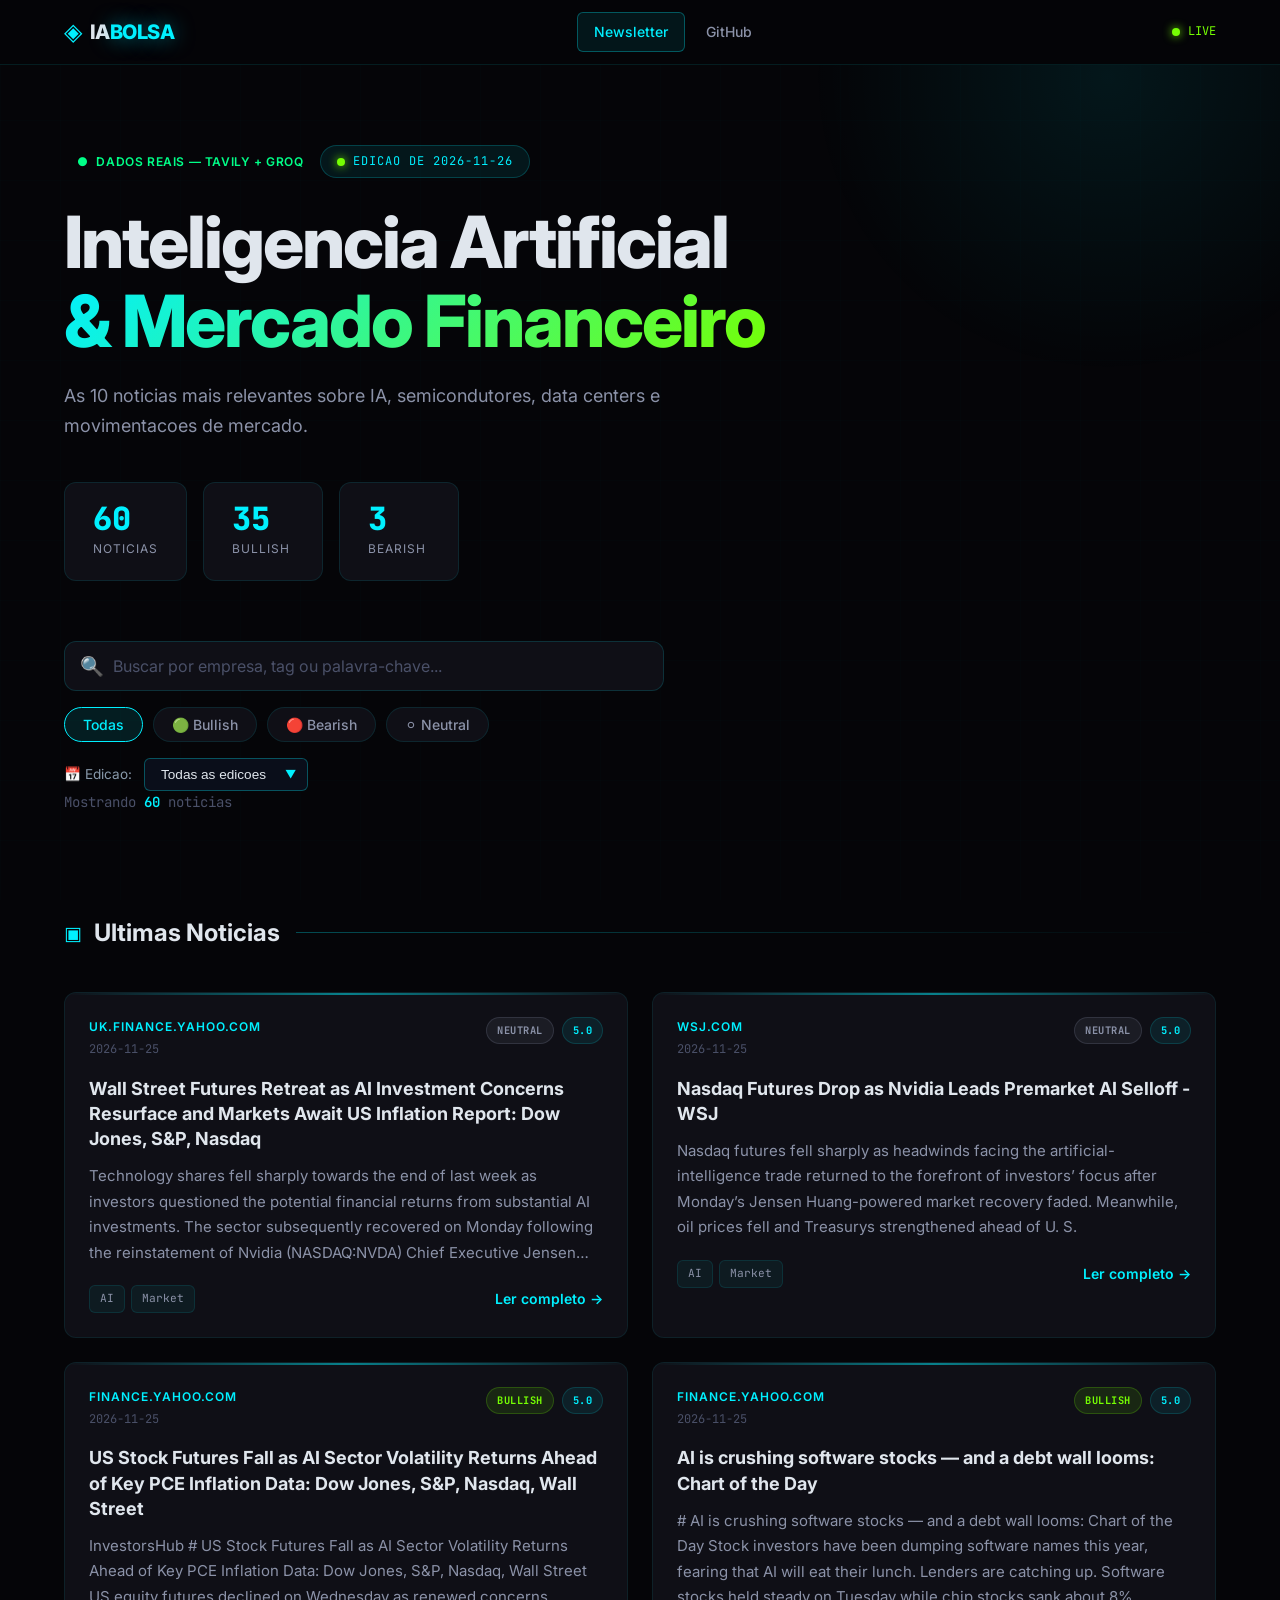
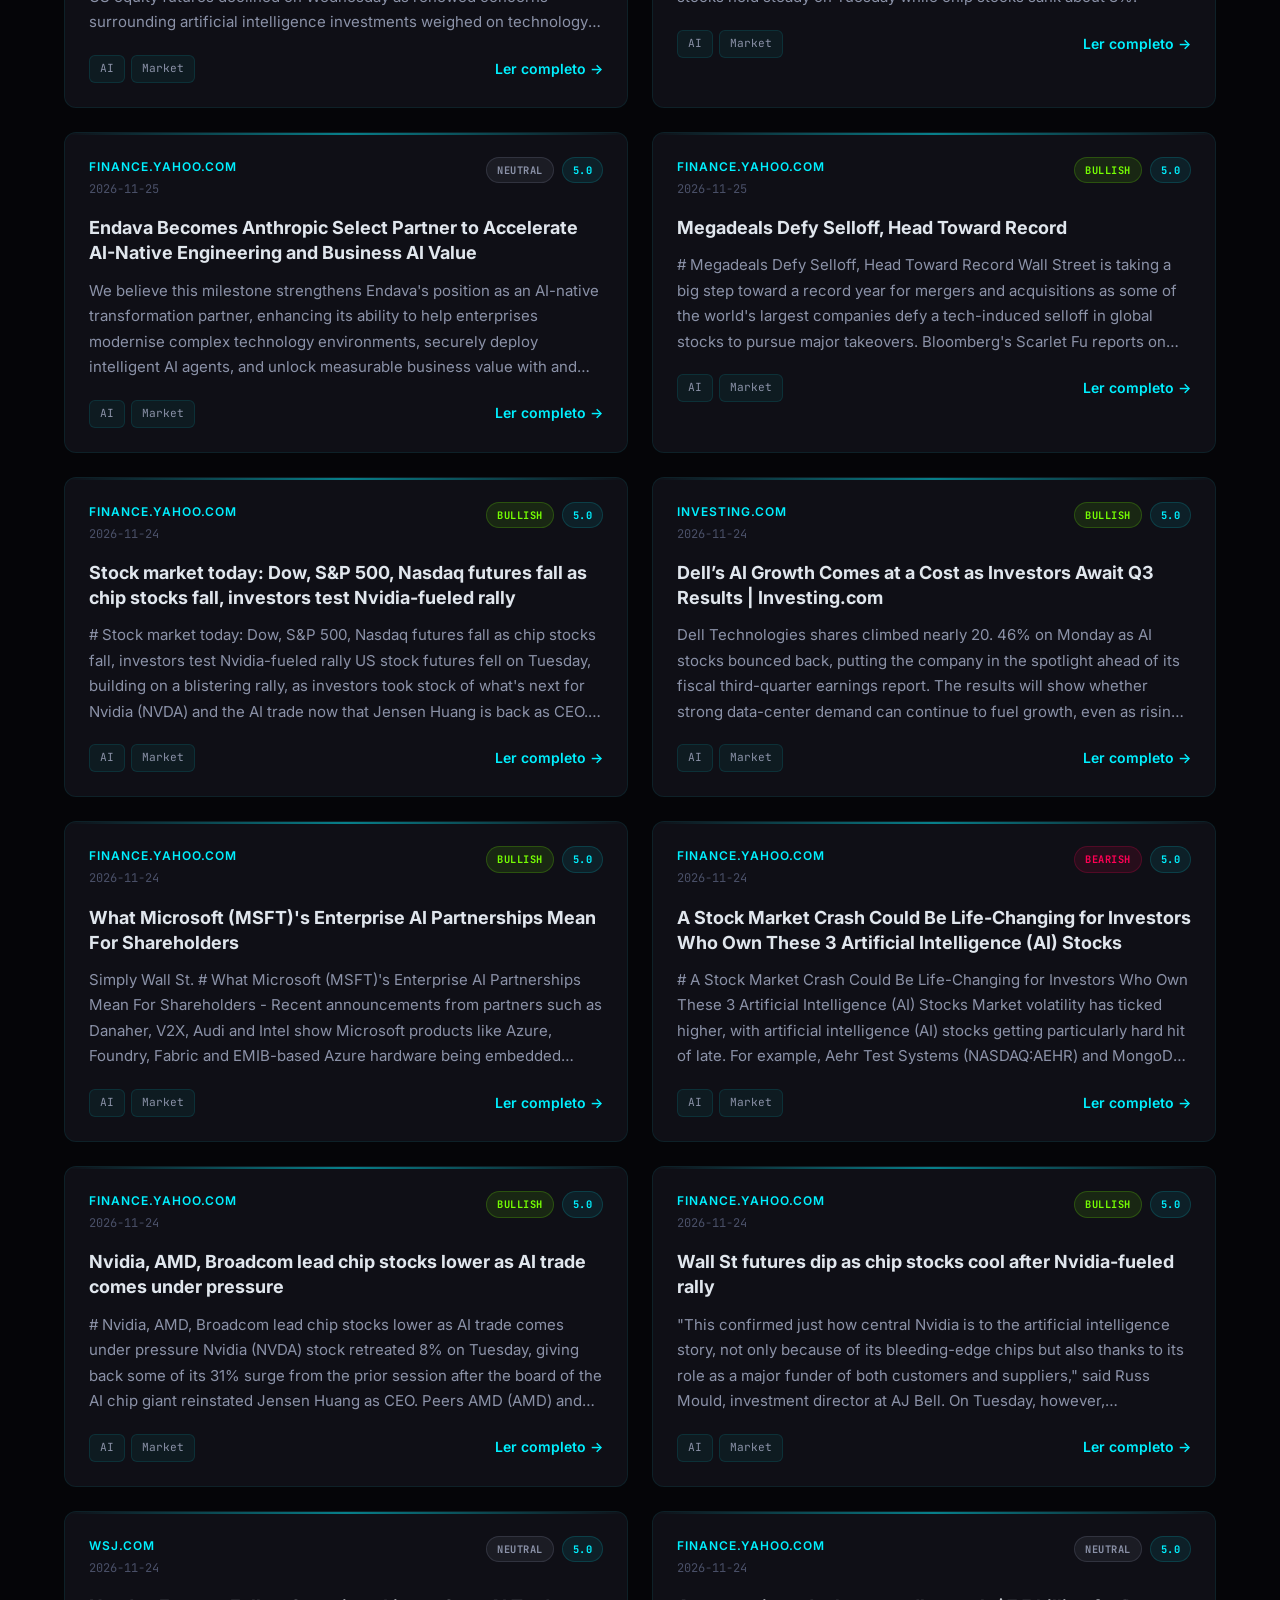
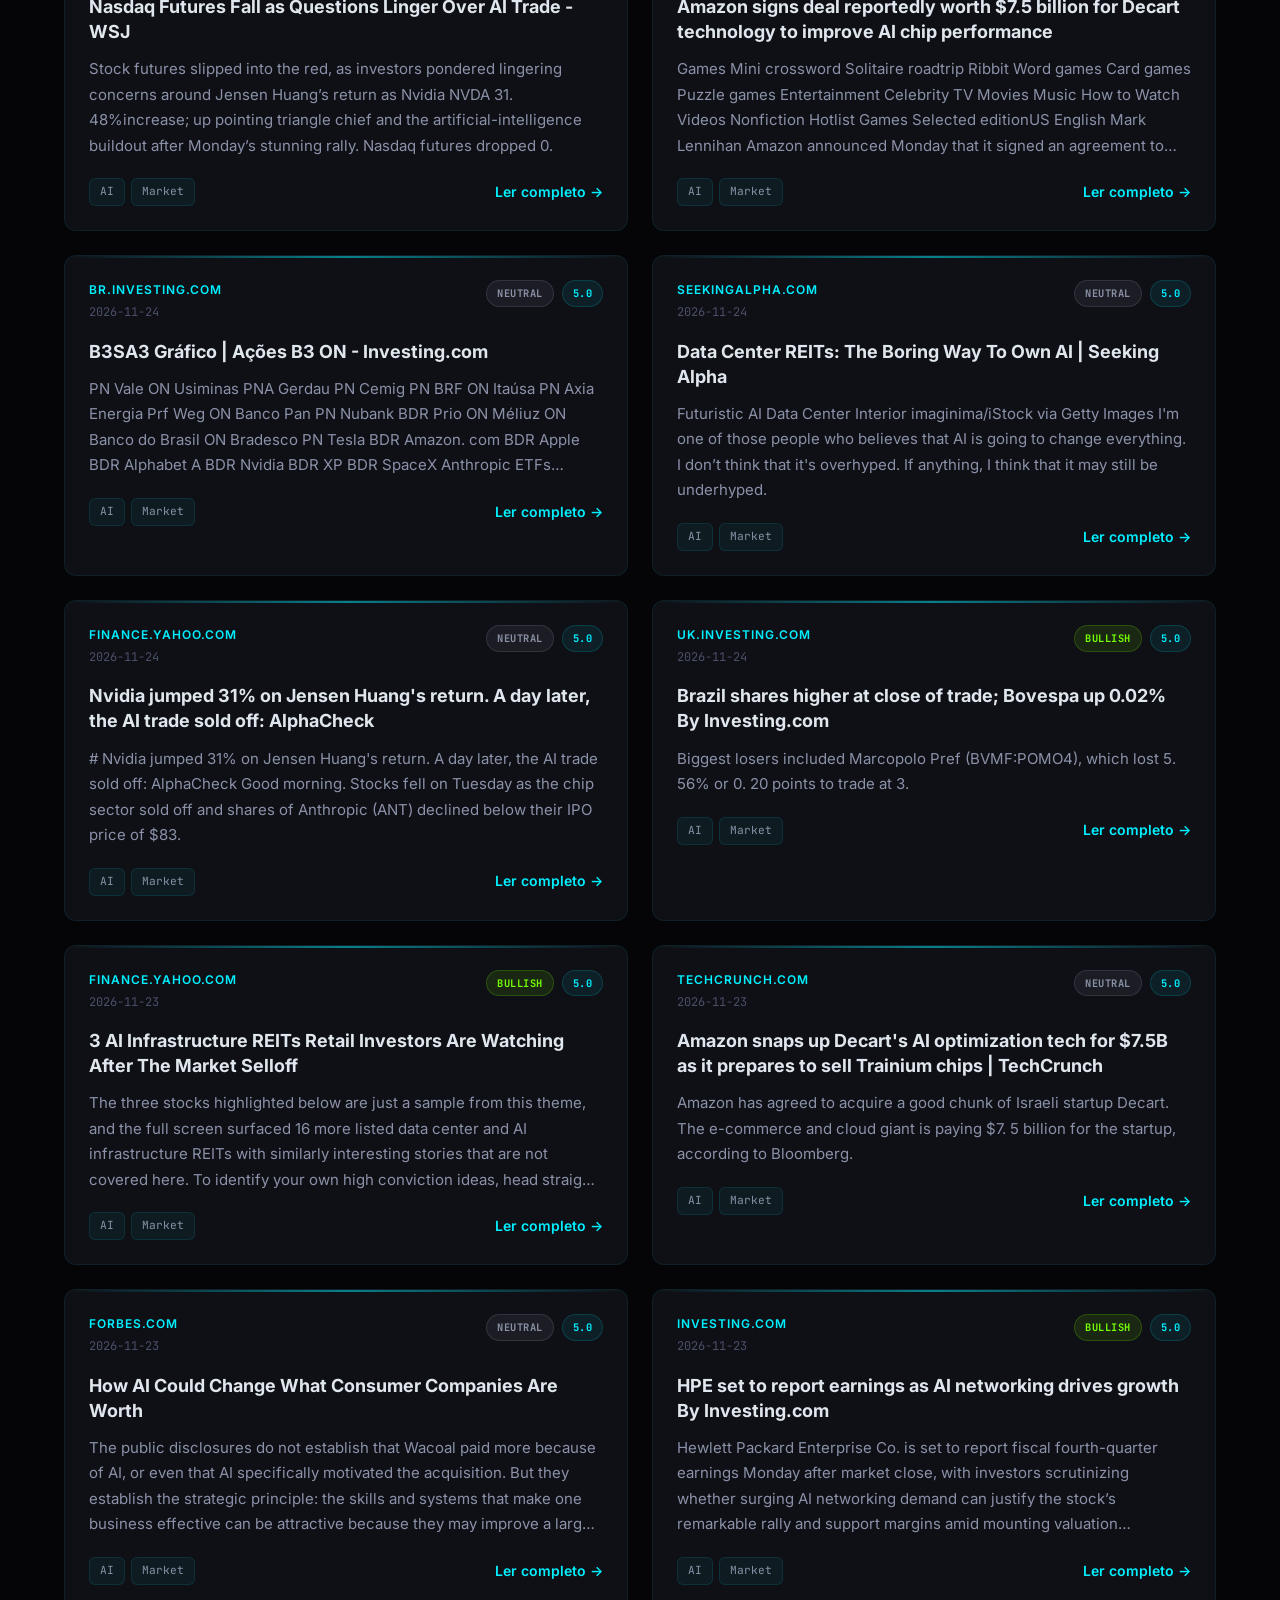
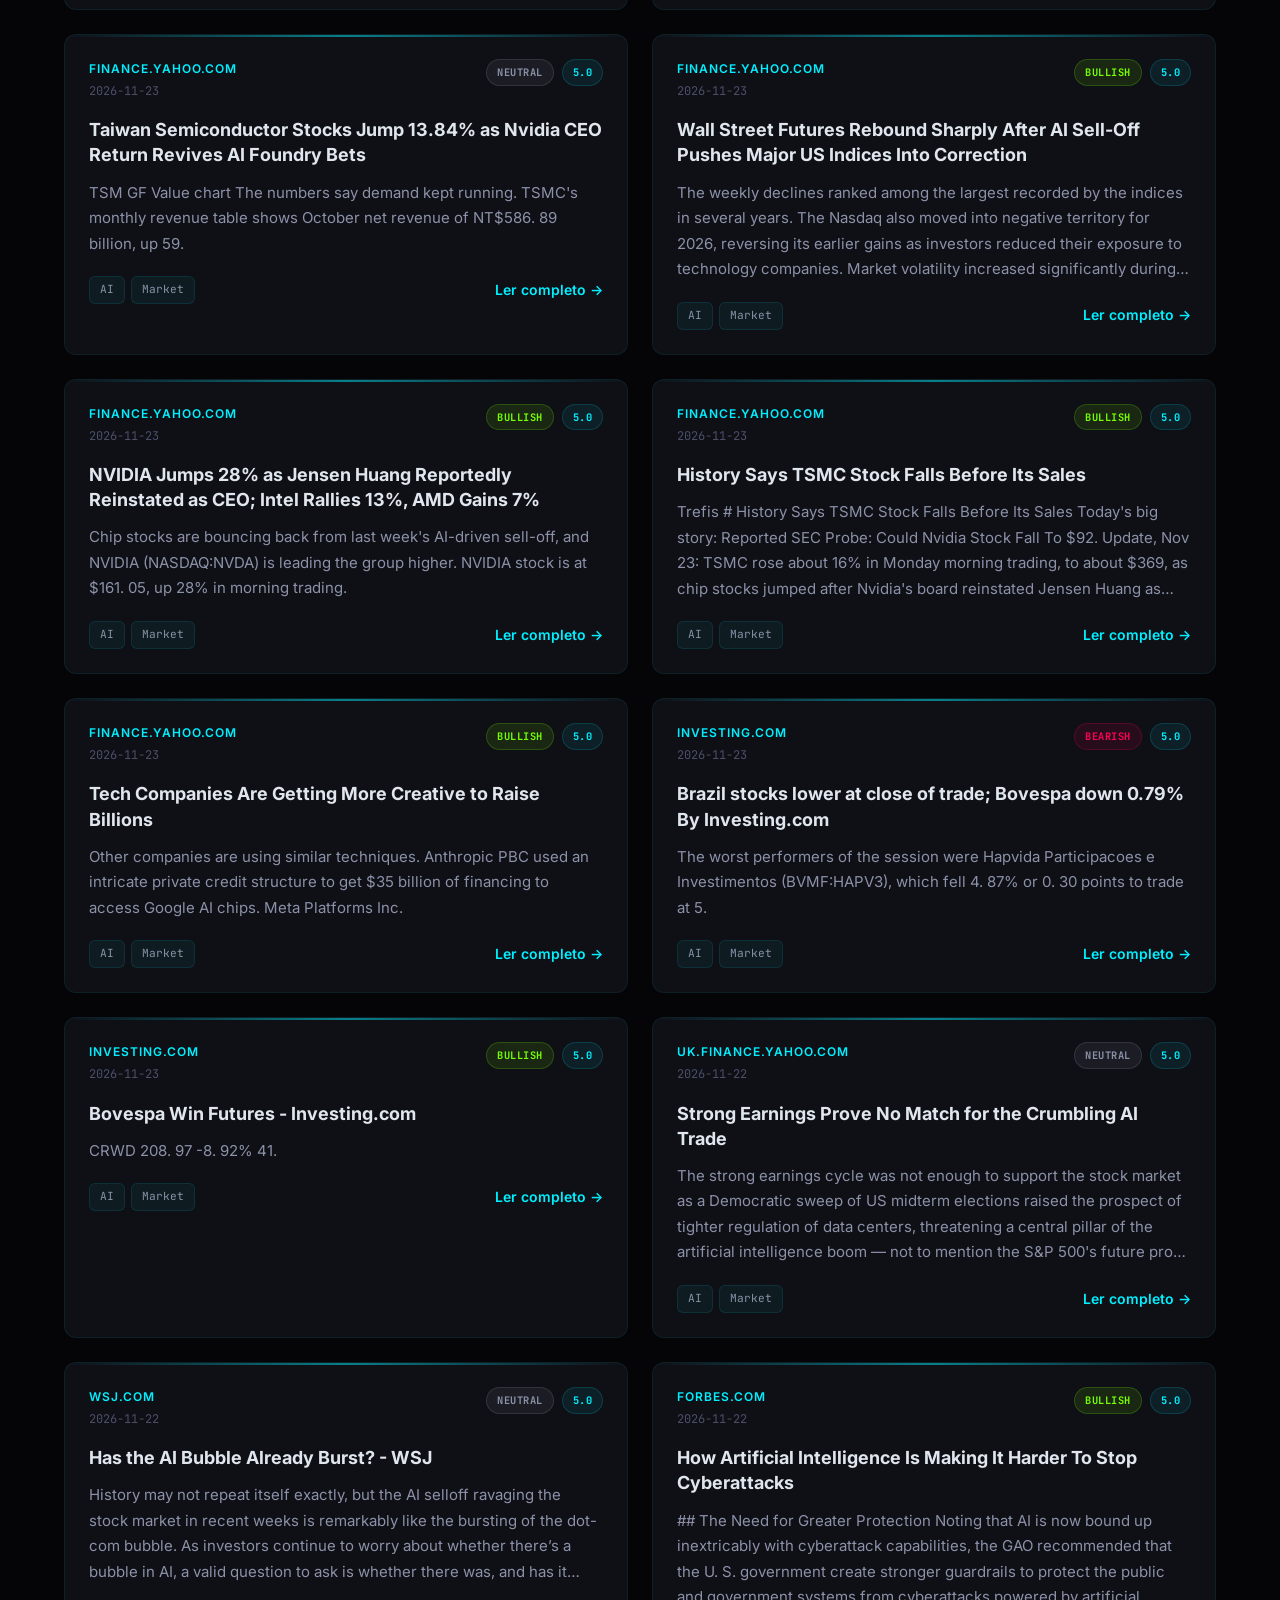
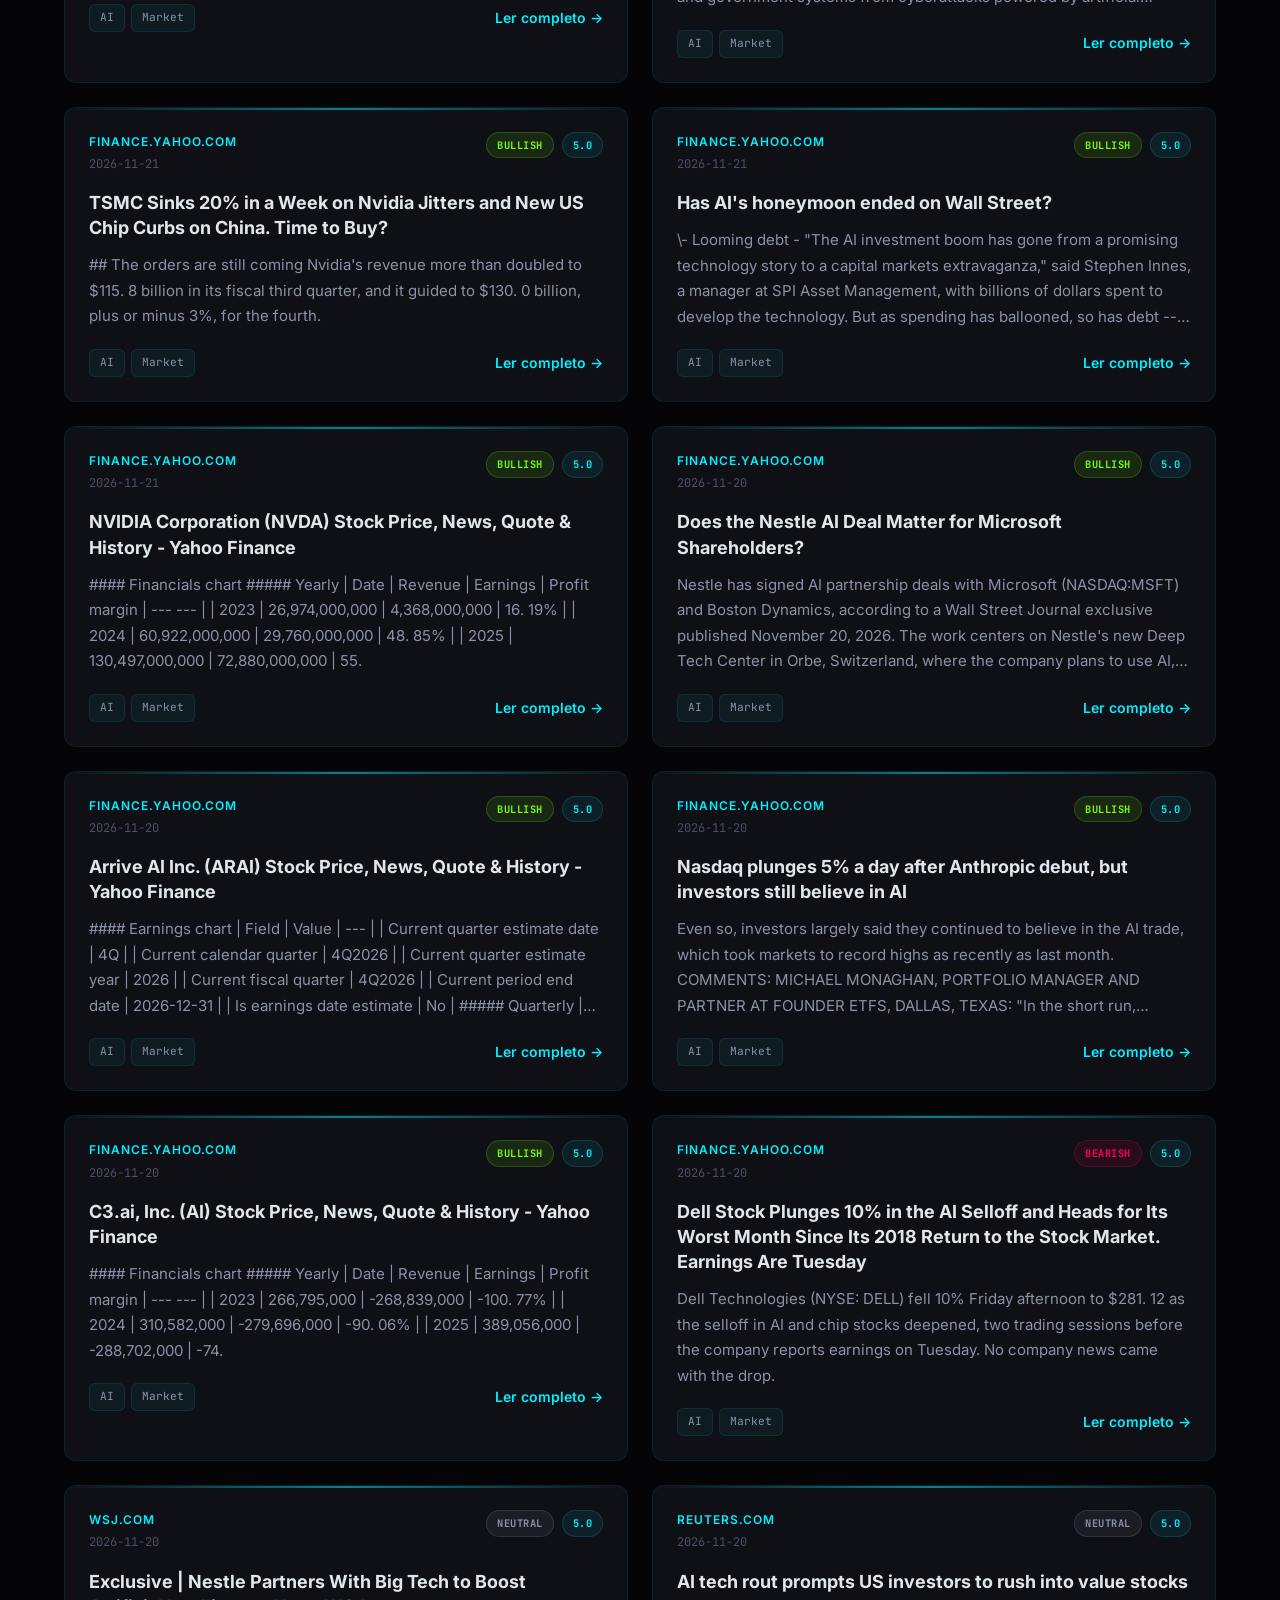
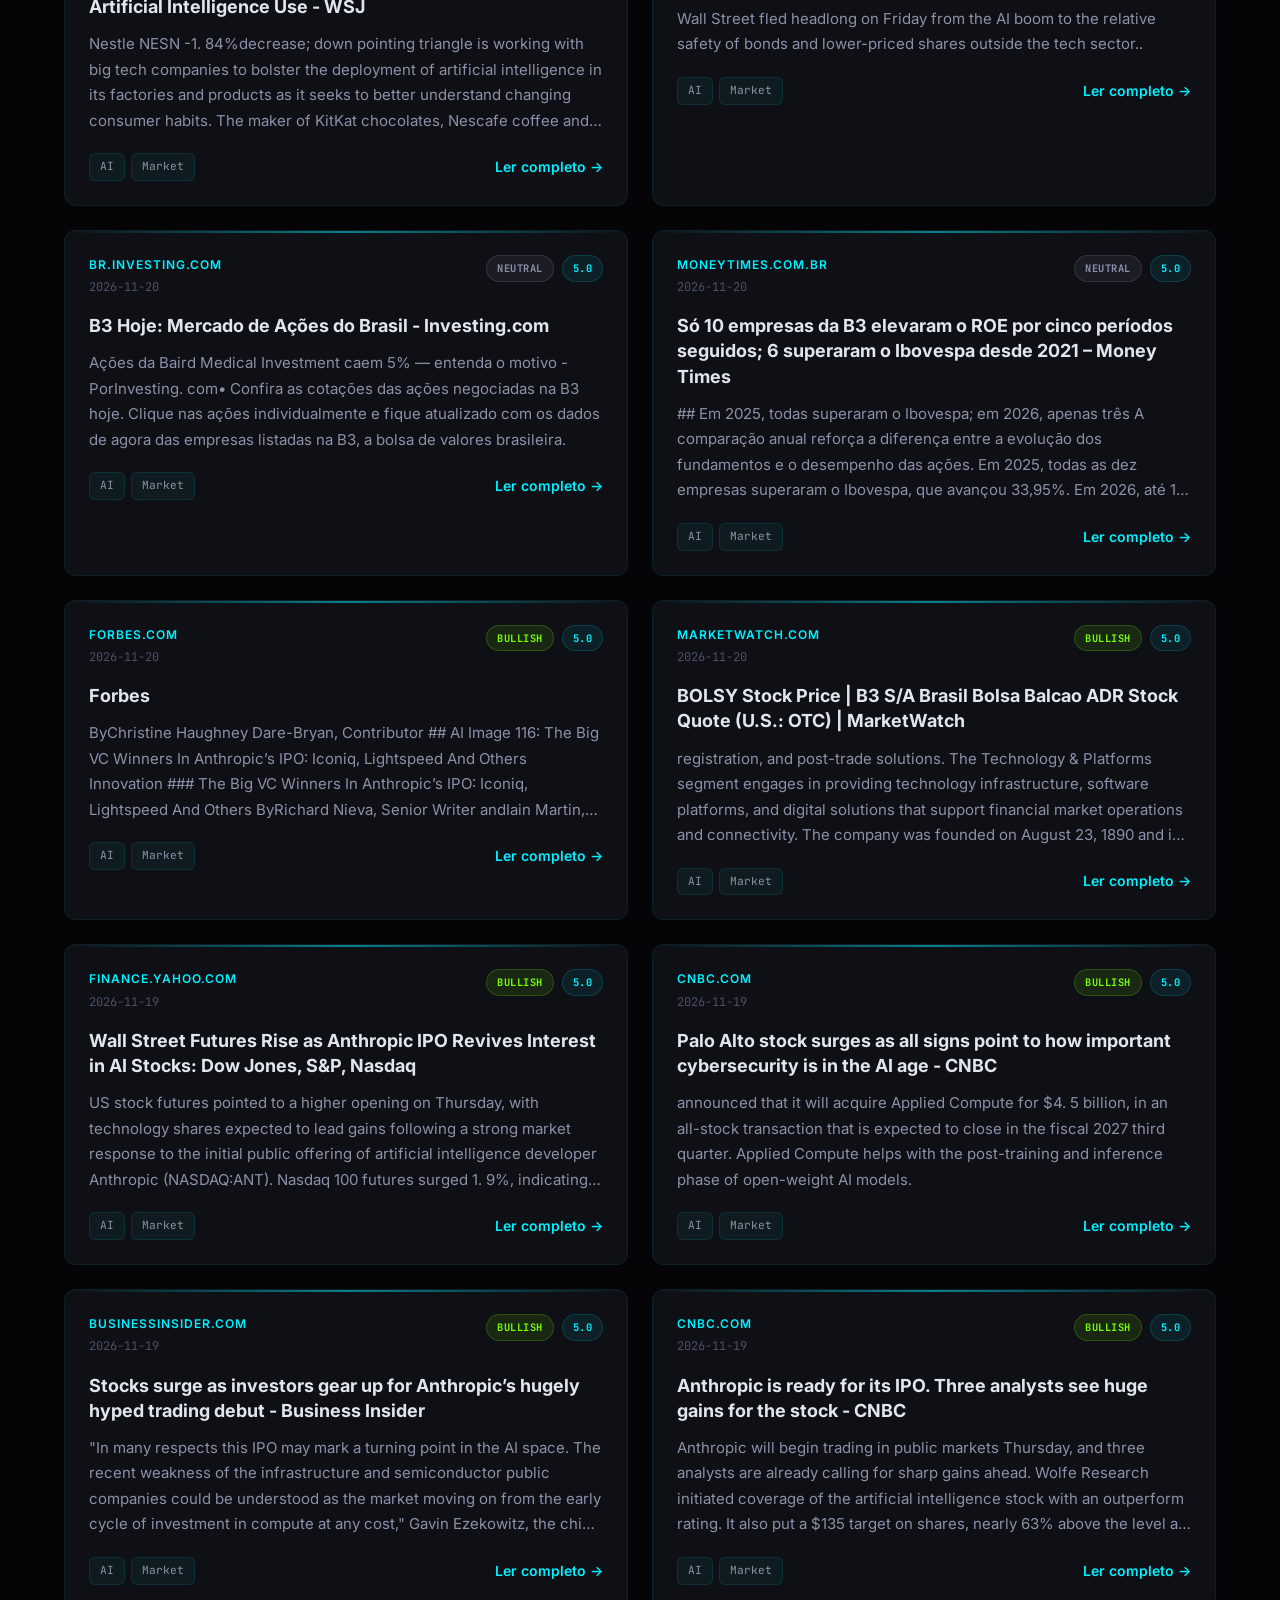
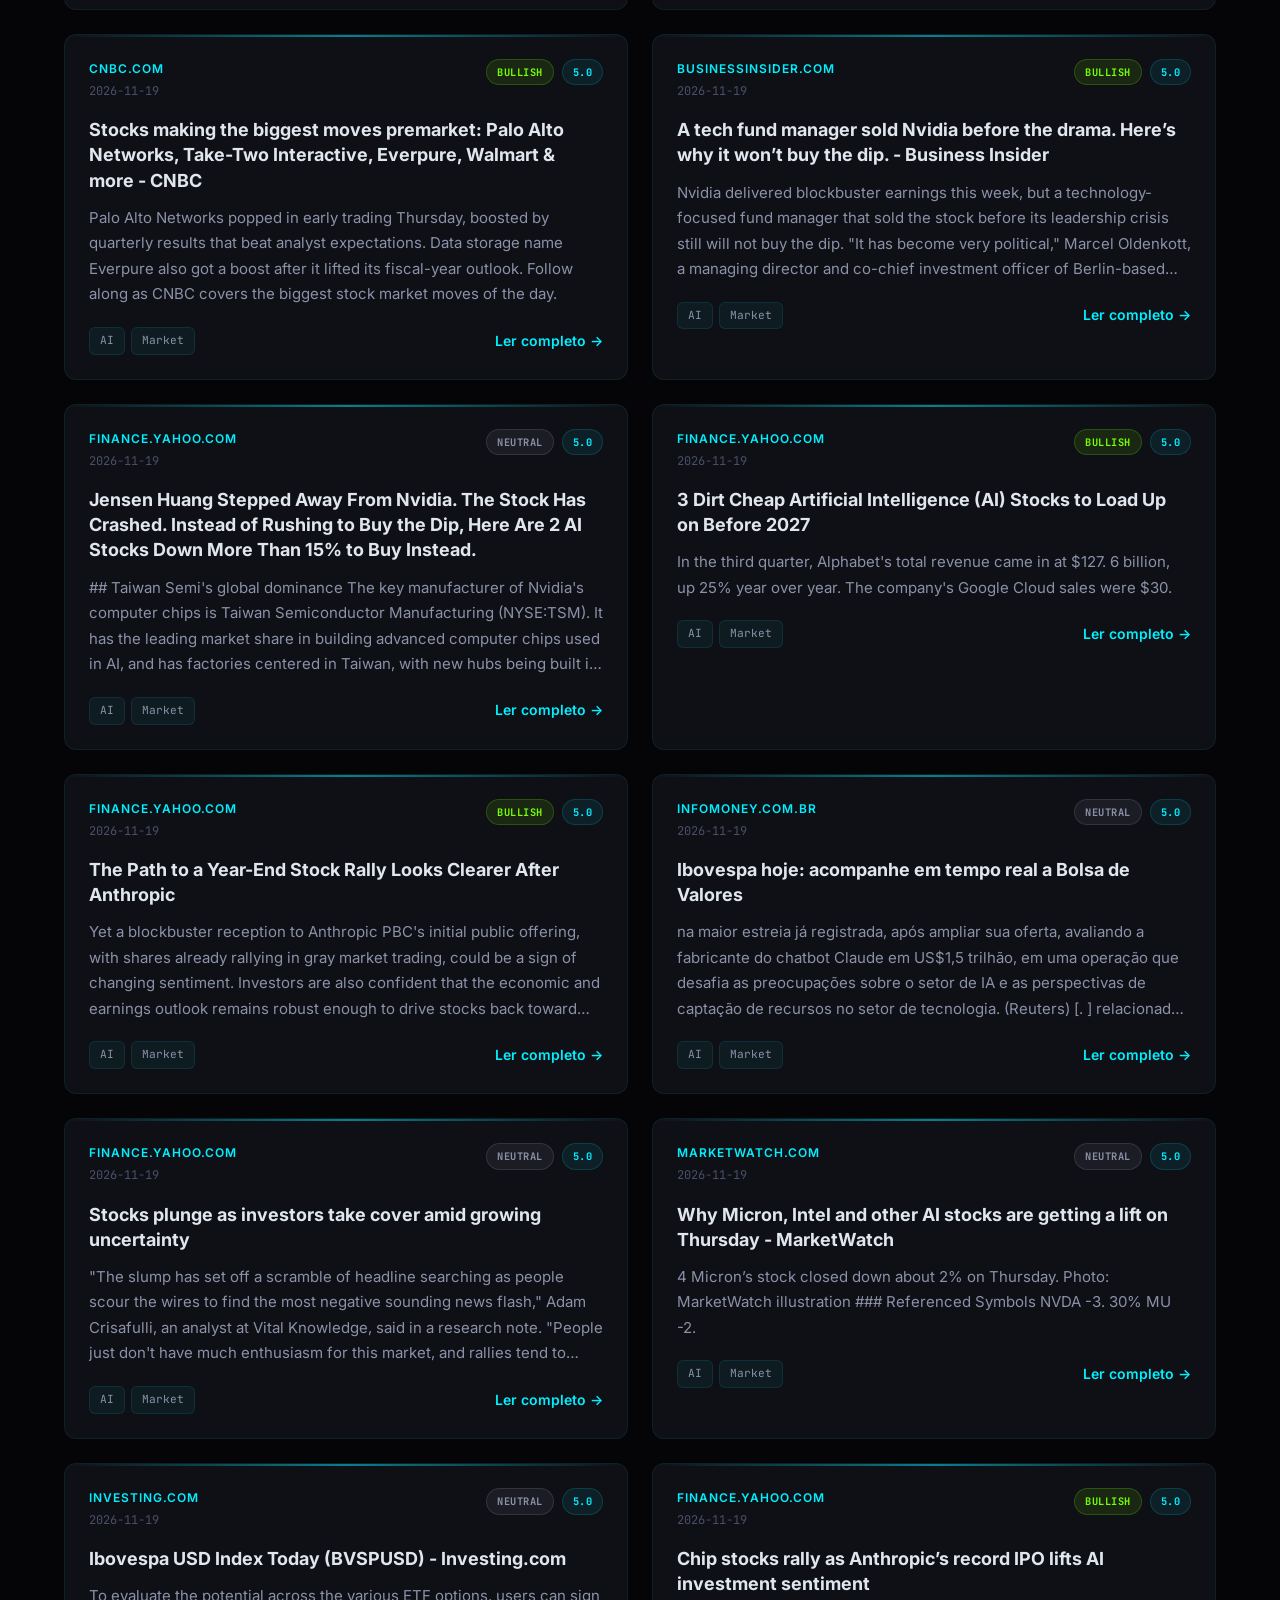
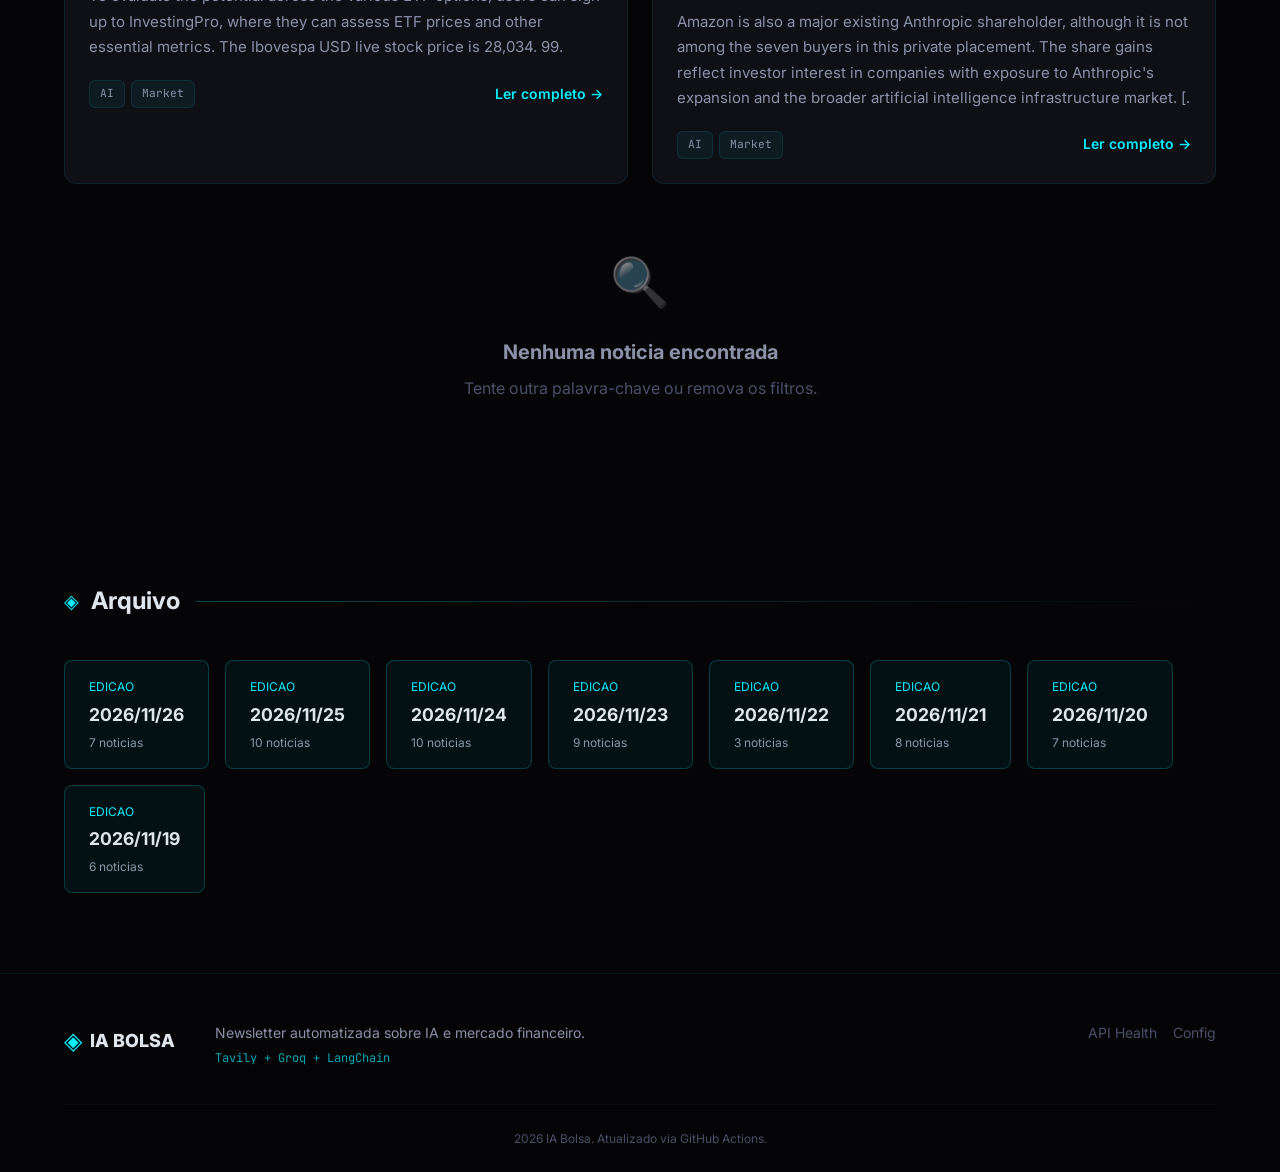
==== commit 18df3af3: "update: newsletter 2026-11-26 [bot]" ====
--- a/index.html
+++ b/index.html
@@ -4,7 +4,7 @@
     <meta charset="UTF-8">
     <meta name="viewport" content="width=device-width, initial-scale=1.0">
     <meta name="description" content="Newsletter automatizada sobre IA e mercado financeiro.">
-    <title>Newsletter IA Bolsa — 2026-11-25</title>
+    <title>Newsletter IA Bolsa — 2026-11-26</title>
     
     <link rel="preconnect" href="https://fonts.googleapis.com">
     <link rel="preconnect" href="https://fonts.gstatic.com" crossorigin>
@@ -52,7 +52,7 @@
         </div>
         <div class="hero-badge">
             <span class="pulse-dot"></span>
-            <span>EDICAO DE 2026-11-25</span>
+            <span>EDICAO DE 2026-11-26</span>
         </div>
         <h1 class="hero-title">
             Inteligencia Artificial<br>
@@ -64,15 +64,15 @@
         </p>
         <div class="hero-stats">
             <div class="stat-card">
-                <span class="stat-value" id="stat-total">64</span>
+                <span class="stat-value" id="stat-total">60</span>
                 <span class="stat-label">Noticias</span>
             </div>
             <div class="stat-card">
-                <span class="stat-value" id="stat-bullish">38</span>
+                <span class="stat-value" id="stat-bullish">35</span>
                 <span class="stat-label">Bullish</span>
             </div>
             <div class="stat-card">
-                <span class="stat-value" id="stat-bearish">4</span>
+                <span class="stat-value" id="stat-bearish">3</span>
                 <span class="stat-label">Bearish</span>
             </div>
         </div>
@@ -98,6 +98,8 @@
                 <select id="date-select" style="appearance:none;background:#0a0e1a;border:1px solid rgba(0,240,255,0.3);color:#e0e6ed;padding:0.5rem 2.5rem 0.5rem 1rem;border-radius:6px;font-size:0.85rem;cursor:pointer;min-width:140px;">
                     <option value="all">Todas as edicoes</option>
                     
+                    <option value="2026-11-26">2026/11/26</option>
+                    
                     <option value="2026-11-25">2026/11/25</option>
                     
                     <option value="2026-11-24">2026/11/24</option>
@@ -112,14 +114,12 @@
                     
                     <option value="2026-11-19">2026/11/19</option>
                     
-                    <option value="2026-11-18">2026/11/18</option>
-                    
                 </select>
                 <span style="position:absolute;right:0.75rem;top:50%;transform:translateY(-50%);pointer-events:none;color:#00f0ff;font-size:0.7rem;">▼</span>
             </div>
         </div>
         
-        <div class="results-count" id="results-count">Mostrando <span>64</span> noticias</div>
+        <div class="results-count" id="results-count">Mostrando <span>60</span> noticias</div>
     </div>
 </section>
 
@@ -282,6 +282,148 @@
             </article>
             
             
+            <article class="news-card" data-sentimento="bullish" data-search="ai is crushing software stocks — and a debt wall looms: chart of the day # ai is crushing software stocks — and a debt wall looms: chart of the day
+
+stock investors have been dumping software names this year, fearing that ai will eat their lunch.  lenders are catching up. 
+
+software stocks held steady on tuesday while chip stocks sank about 8%. finance.yahoo.com ai market" data-edicao="2026-11-26">
+                <div class="card-glow"></div>
+                <div class="card-content">
+                    <div class="card-header">
+                        <div class="card-meta">
+                            <span class="card-source">finance.yahoo.com</span>
+                            <span class="card-date">2026-11-25</span>
+                        </div>
+                        <div class="card-badges">
+                            <span class="badge sentiment-badge sentiment-bullish">
+                                BULLISH
+                            </span>
+                            <span class="badge score-badge">
+                                5.0
+                            </span>
+                        </div>
+                    </div>
+
+                    <h3 class="card-title">
+                        <a href="https://finance.yahoo.com/markets/article/ai-is-crushing-software-stocks--and-a-debt-wall-looms-chart-of-the-day-110000479.html" target="_blank" rel="noopener">
+                            AI is crushing software stocks — and a debt wall looms: Chart of the Day
+                        </a>
+                    </h3>
+
+                    <p class="card-summary"># AI is crushing software stocks — and a debt wall looms: Chart of the Day
+
+Stock investors have been dumping software names this year, fearing that AI will eat their lunch.  Lenders are catching up. 
+
+Software stocks held steady on Tuesday while chip stocks sank about 8%.</p>
+
+                    <div class="card-footer">
+                        <div class="card-tags">
+                            
+                            <span class="tag">AI</span>
+                            
+                            <span class="tag">Market</span>
+                            
+                        </div>
+                        <a href="https://finance.yahoo.com/markets/article/ai-is-crushing-software-stocks--and-a-debt-wall-looms-chart-of-the-day-110000479.html" target="_blank" rel="noopener" class="card-link">
+                            Ler completo →
+                        </a>
+                    </div>
+                </div>
+            </article>
+            
+            
+            <article class="news-card" data-sentimento="neutral" data-search="endava becomes anthropic select partner to accelerate ai-native engineering and business ai value we believe this milestone strengthens endavas position as an ai-native transformation partner, enhancing its ability to help enterprises modernise complex technology environments, securely deploy intelligent ai agents, and unlock measurable business value with and from ai. 
+
+while many organisations have successfully experimented with ai, turning that investment into scalable, production-ready solutions remains a significant challenge.  endava is addressing this by combining anthropics claude technology with deep industry expertise, enterprise engineering and dava. finance.yahoo.com ai market" data-edicao="2026-11-26">
+                <div class="card-glow"></div>
+                <div class="card-content">
+                    <div class="card-header">
+                        <div class="card-meta">
+                            <span class="card-source">finance.yahoo.com</span>
+                            <span class="card-date">2026-11-25</span>
+                        </div>
+                        <div class="card-badges">
+                            <span class="badge sentiment-badge sentiment-neutral">
+                                NEUTRAL
+                            </span>
+                            <span class="badge score-badge">
+                                5.0
+                            </span>
+                        </div>
+                    </div>
+
+                    <h3 class="card-title">
+                        <a href="https://finance.yahoo.com/technology/ai/articles/endava-becomes-anthropic-select-partner-155200145.html" target="_blank" rel="noopener">
+                            Endava Becomes Anthropic Select Partner to Accelerate AI-Native Engineering and Business AI Value
+                        </a>
+                    </h3>
+
+                    <p class="card-summary">We believe this milestone strengthens Endava's position as an AI-native transformation partner, enhancing its ability to help enterprises modernise complex technology environments, securely deploy intelligent AI agents, and unlock measurable business value with and from AI. 
+
+While many organisations have successfully experimented with AI, turning that investment into scalable, production-ready solutions remains a significant challenge.  Endava is addressing this by combining Anthropic's Claude technology with deep industry expertise, enterprise engineering and Dava.</p>
+
+                    <div class="card-footer">
+                        <div class="card-tags">
+                            
+                            <span class="tag">AI</span>
+                            
+                            <span class="tag">Market</span>
+                            
+                        </div>
+                        <a href="https://finance.yahoo.com/technology/ai/articles/endava-becomes-anthropic-select-partner-155200145.html" target="_blank" rel="noopener" class="card-link">
+                            Ler completo →
+                        </a>
+                    </div>
+                </div>
+            </article>
+            
+            
+            <article class="news-card" data-sentimento="bullish" data-search="megadeals defy selloff, head toward record # megadeals defy selloff, head toward record
+
+wall street is taking a big step toward a record year for mergers and acquisitions as some of the worlds largest companies defy a tech-induced selloff in global stocks to pursue major takeovers.  bloombergs scarlet fu reports on bloomberg deals. . finance.yahoo.com ai market" data-edicao="2026-11-26">
+                <div class="card-glow"></div>
+                <div class="card-content">
+                    <div class="card-header">
+                        <div class="card-meta">
+                            <span class="card-source">finance.yahoo.com</span>
+                            <span class="card-date">2026-11-25</span>
+                        </div>
+                        <div class="card-badges">
+                            <span class="badge sentiment-badge sentiment-bullish">
+                                BULLISH
+                            </span>
+                            <span class="badge score-badge">
+                                5.0
+                            </span>
+                        </div>
+                    </div>
+
+                    <h3 class="card-title">
+                        <a href="https://finance.yahoo.com/video/megadeals-defy-selloff-head-toward-204909645.html" target="_blank" rel="noopener">
+                            Megadeals Defy Selloff, Head Toward Record
+                        </a>
+                    </h3>
+
+                    <p class="card-summary"># Megadeals Defy Selloff, Head Toward Record
+
+Wall Street is taking a big step toward a record year for mergers and acquisitions as some of the world's largest companies defy a tech-induced selloff in global stocks to pursue major takeovers.  Bloomberg's Scarlet Fu reports on "Bloomberg Deals. ".</p>
+
+                    <div class="card-footer">
+                        <div class="card-tags">
+                            
+                            <span class="tag">AI</span>
+                            
+                            <span class="tag">Market</span>
+                            
+                        </div>
+                        <a href="https://finance.yahoo.com/video/megadeals-defy-selloff-head-toward-204909645.html" target="_blank" rel="noopener" class="card-link">
+                            Ler completo →
+                        </a>
+                    </div>
+                </div>
+            </article>
+            
+            
             <article class="news-card" data-sentimento="bullish" data-search="stock market today: dow, s&p 500, nasdaq futures fall as chip stocks fall, investors test nvidia-fueled rally # stock market today: dow, s&p 500, nasdaq futures fall as chip stocks fall, investors test nvidia-fueled rally
 
 us stock futures fell on tuesday, building on a blistering rally, as investors took stock of whats next for nvidia (nvda) and the ai trade now that jensen huang is back as ceo. 
@@ -850,6 +992,48 @@
             </article>
             
             
+            <article class="news-card" data-sentimento="bullish" data-search="brazil shares higher at close of trade; bovespa up 0.02% by investing.com biggest losers included marcopolo pref (bvmf:pomo4), which lost 5. 56% or 0. 20 points to trade at 3. uk.investing.com ai market" data-edicao="2026-11-26">
+                <div class="card-glow"></div>
+                <div class="card-content">
+                    <div class="card-header">
+                        <div class="card-meta">
+                            <span class="card-source">uk.investing.com</span>
+                            <span class="card-date">2026-11-24</span>
+                        </div>
+                        <div class="card-badges">
+                            <span class="badge sentiment-badge sentiment-bullish">
+                                BULLISH
+                            </span>
+                            <span class="badge score-badge">
+                                5.0
+                            </span>
+                        </div>
+                    </div>
+
+                    <h3 class="card-title">
+                        <a href="https://uk.investing.com/news/stock-market-news/brazil-shares-higher-at-close-of-trade-bovespa-up-002-5002461" target="_blank" rel="noopener">
+                            Brazil shares higher at close of trade; Bovespa up 0.02% By Investing.com
+                        </a>
+                    </h3>
+
+                    <p class="card-summary">Biggest losers included Marcopolo Pref (BVMF:POMO4), which lost 5. 56% or 0. 20 points to trade at 3.</p>
+
+                    <div class="card-footer">
+                        <div class="card-tags">
+                            
+                            <span class="tag">AI</span>
+                            
+                            <span class="tag">Market</span>
+                            
+                        </div>
+                        <a href="https://uk.investing.com/news/stock-market-news/brazil-shares-higher-at-close-of-trade-bovespa-up-002-5002461" target="_blank" rel="noopener" class="card-link">
+                            Ler completo →
+                        </a>
+                    </div>
+                </div>
+            </article>
+            
+            
             <article class="news-card" data-sentimento="bullish" data-search="3 ai infrastructure reits retail investors are watching after the market selloff the three stocks highlighted below are just a sample from this theme, and the full screen surfaced 16 more listed data center and ai infrastructure reits with similarly interesting stories that are not covered here.  to identify your own high conviction ideas, head straight into the global data center and ai infrastructure reits screener to filter and analyze this wider group. 
 
 ## equinix (eqix)
@@ -1303,6 +1487,48 @@
                             
                         </div>
                         <a href="https://www.investing.com/news/stock-market-news/brazil-stocks-lower-at-close-of-trade-bovespa-down-079-5046319" target="_blank" rel="noopener" class="card-link">
+                            Ler completo →
+                        </a>
+                    </div>
+                </div>
+            </article>
+            
+            
+            <article class="news-card" data-sentimento="bullish" data-search="bovespa win futures - investing.com crwd 208. 97 -8. 92% 41. investing.com ai market" data-edicao="2026-11-26">
+                <div class="card-glow"></div>
+                <div class="card-content">
+                    <div class="card-header">
+                        <div class="card-meta">
+                            <span class="card-source">investing.com</span>
+                            <span class="card-date">2026-11-23</span>
+                        </div>
+                        <div class="card-badges">
+                            <span class="badge sentiment-badge sentiment-bullish">
+                                BULLISH
+                            </span>
+                            <span class="badge score-badge">
+                                5.0
+                            </span>
+                        </div>
+                    </div>
+
+                    <h3 class="card-title">
+                        <a href="https://www.investing.com/indices/bovespa-win-futures" target="_blank" rel="noopener">
+                            Bovespa Win Futures - Investing.com
+                        </a>
+                    </h3>
+
+                    <p class="card-summary">CRWD 208. 97 -8. 92% 41.</p>
+
+                    <div class="card-footer">
+                        <div class="card-tags">
+                            
+                            <span class="tag">AI</span>
+                            
+                            <span class="tag">Market</span>
+                            
+                        </div>
+                        <a href="https://www.investing.com/indices/bovespa-win-futures" target="_blank" rel="noopener" class="card-link">
                             Ler completo →
                         </a>
                     </div>
@@ -2220,6 +2446,48 @@
             </article>
             
             
+            <article class="news-card" data-sentimento="bullish" data-search="bolsy stock price | b3 s/a brasil bolsa balcao adr stock quote (u.s.: otc) | marketwatch registration, and post-trade solutions.  the technology & platforms segment engages in providing technology infrastructure, software platforms, and digital solutions that support financial market operations and connectivity.  the company was founded on august 23, 1890 and is headquartered in são paulo, brazil. marketwatch.com ai market" data-edicao="2026-11-26">
+                <div class="card-glow"></div>
+                <div class="card-content">
+                    <div class="card-header">
+                        <div class="card-meta">
+                            <span class="card-source">marketwatch.com</span>
+                            <span class="card-date">2026-11-20</span>
+                        </div>
+                        <div class="card-badges">
+                            <span class="badge sentiment-badge sentiment-bullish">
+                                BULLISH
+                            </span>
+                            <span class="badge score-badge">
+                                5.0
+                            </span>
+                        </div>
+                    </div>
+
+                    <h3 class="card-title">
+                        <a href="https://www.marketwatch.com/investing/stock/bolsy" target="_blank" rel="noopener">
+                            BOLSY Stock Price | B3 S/A Brasil Bolsa Balcao ADR Stock Quote (U.S.: OTC) | MarketWatch
+                        </a>
+                    </h3>
+
+                    <p class="card-summary">registration, and post-trade solutions.  The Technology & Platforms segment engages in providing technology infrastructure, software platforms, and digital solutions that support financial market operations and connectivity.  The company was founded on August 23, 1890 and is headquartered in São Paulo, Brazil.</p>
+
+                    <div class="card-footer">
+                        <div class="card-tags">
+                            
+                            <span class="tag">AI</span>
+                            
+                            <span class="tag">Market</span>
+                            
+                        </div>
+                        <a href="https://www.marketwatch.com/investing/stock/bolsy" target="_blank" rel="noopener" class="card-link">
+                            Ler completo →
+                        </a>
+                    </div>
+                </div>
+            </article>
+            
+            
             <article class="news-card" data-sentimento="bullish" data-search="wall street futures rise as anthropic ipo revives interest in ai stocks: dow jones, s&p, nasdaq us stock futures pointed to a higher opening on thursday, with technology shares expected to lead gains following a strong market response to the initial public offering of artificial intelligence developer anthropic (nasdaq:ant). 
 
 nasdaq 100 futures surged 1. 9%, indicating renewed buying interest in technology stocks after several sessions of market weakness. finance.yahoo.com ai market" data-edicao="2026-11-19">
@@ -2816,523 +3084,45 @@
             </article>
             
             
-            <article class="news-card" data-sentimento="bullish" data-search="stock market today: nasdaq futures rise after nvidia earnings soothe ai jitters - wsj nov.  18, 2026 at 9:33am et
-
-# stock market today: tech stocks get small lift after nvidia earnings
-
-## chip giants stock rises; dow slips
-
-nvidia’s blockbuster earnings are poised to lift tech stocks today, as investors regain some confidence in the ai trade after days of drama over the chip maker’s ousted ceo jensen huang. 
-
-futures on the nasdaq-100 are up around 0. wsj.com ai market" data-edicao="2026-11-18">
-                <div class="card-glow"></div>
-                <div class="card-content">
-                    <div class="card-header">
-                        <div class="card-meta">
-                            <span class="card-source">wsj.com</span>
-                            <span class="card-date">2026-11-18</span>
-                        </div>
-                        <div class="card-badges">
-                            <span class="badge sentiment-badge sentiment-bullish">
-                                BULLISH
-                            </span>
-                            <span class="badge score-badge">
-                                5.0
-                            </span>
-                        </div>
-                    </div>
-
-                    <h3 class="card-title">
-                        <a href="https://www.wsj.com/livecoverage/stock-market-today-dow-sp-500-nasdaq-11-18-2026" target="_blank" rel="noopener">
-                            Stock Market Today: Nasdaq Futures Rise After Nvidia Earnings Soothe AI Jitters - WSJ
-                        </a>
-                    </h3>
-
-                    <p class="card-summary">Nov.  18, 2026 at 9:33am ET
-
-# Stock Market Today: Tech Stocks Get Small Lift After Nvidia Earnings
-
-## Chip giant's stock rises; Dow slips
-
-Nvidia’s blockbuster earnings are poised to lift tech stocks today, as investors regain some confidence in the AI trade after days of drama over the chip maker’s ousted CEO Jensen Huang. 
-
-Futures on the Nasdaq-100 are up around 0.</p>
-
-                    <div class="card-footer">
-                        <div class="card-tags">
-                            
-                            <span class="tag">AI</span>
-                            
-                            <span class="tag">Market</span>
-                            
-                        </div>
-                        <a href="https://www.wsj.com/livecoverage/stock-market-today-dow-sp-500-nasdaq-11-18-2026" target="_blank" rel="noopener" class="card-link">
-                            Ler completo →
-                        </a>
-                    </div>
-                </div>
-            </article>
-            
-            
-            <article class="news-card" data-sentimento="bullish" data-search="what is blackstone (bx) signaling with its $5 billion data center deal? mitch lawler
-
-3 min read
-
- bx -0. 65%
-
- blackstone (nyse:bx) has agreed for its digital infrastructure trust to acquire a us$5b aws data center portfolio backed by amazon web services. 
- the portfolio consists of hyperscale facilities used by aws, giving blackstone exposure to large scale cloud and ai infrastructure. finance.yahoo.com ai market" data-edicao="2026-11-18">
+            <article class="news-card" data-sentimento="bullish" data-search="chip stocks rally as anthropic’s record ipo lifts ai investment sentiment amazon is also a major existing anthropic shareholder, although it is not among the seven buyers in this private placement. 
+
+the share gains reflect investor interest in companies with exposure to anthropics expansion and the broader artificial intelligence infrastructure market.  [. finance.yahoo.com ai market" data-edicao="2026-11-26">
                 <div class="card-glow"></div>
                 <div class="card-content">
                     <div class="card-header">
                         <div class="card-meta">
                             <span class="card-source">finance.yahoo.com</span>
-                            <span class="card-date">2026-11-18</span>
-                        </div>
-                        <div class="card-badges">
-                            <span class="badge sentiment-badge sentiment-bullish">
-                                BULLISH
-                            </span>
-                            <span class="badge score-badge">
-                                5.0
-                            </span>
-                        </div>
-                    </div>
-
-                    <h3 class="card-title">
-                        <a href="https://finance.yahoo.com/markets/stocks/articles/blackstone-bx-signaling-5-billion-031206895.html" target="_blank" rel="noopener">
-                            What Is Blackstone (BX) Signaling With Its $5 Billion Data Center Deal?
-                        </a>
-                    </h3>
-
-                    <p class="card-summary">Mitch Lawler
-
-3 min read
-
- BX -0. 65%
-
- Blackstone (NYSE:BX) has agreed for its Digital Infrastructure Trust to acquire a US$5b AWS data center portfolio backed by Amazon Web Services. 
- The portfolio consists of hyperscale facilities used by AWS, giving Blackstone exposure to large scale cloud and AI infrastructure.</p>
-
-                    <div class="card-footer">
-                        <div class="card-tags">
-                            
-                            <span class="tag">AI</span>
-                            
-                            <span class="tag">Market</span>
-                            
-                        </div>
-                        <a href="https://finance.yahoo.com/markets/stocks/articles/blackstone-bx-signaling-5-billion-031206895.html" target="_blank" rel="noopener" class="card-link">
-                            Ler completo →
-                        </a>
-                    </div>
-                </div>
-            </article>
-            
-            
-            <article class="news-card" data-sentimento="bullish" data-search="goldman sachs says bet on these 24 ‘physical asset’ stocks getting a boost from ai adoption - business insider the next phase of the ai trade is arriving, goldman sachs says, and the bank has some ideas on how to capitalize on it. 
-
-in its 2027 outlook note to clients on tuesday, goldman said it expects capex growth to begin slowing in 2027 for the first time since the start of the ai buildout. 
-
-that means its a good time to start moving away from some of the ai buildout beneficiaries, the bank said, and start focusing on adopters: companies using the technology to grow their margins. businessinsider.com ai market" data-edicao="2026-11-18">
-                <div class="card-glow"></div>
-                <div class="card-content">
-                    <div class="card-header">
-                        <div class="card-meta">
-                            <span class="card-source">businessinsider.com</span>
-                            <span class="card-date">2026-11-18</span>
-                        </div>
-                        <div class="card-badges">
-                            <span class="badge sentiment-badge sentiment-bullish">
-                                BULLISH
-                            </span>
-                            <span class="badge score-badge">
-                                5.0
-                            </span>
-                        </div>
-                    </div>
-
-                    <h3 class="card-title">
-                        <a href="https://www.businessinsider.com/stocks-to-buy-now-ai-adopters-investing-recommendations-goldman-sachs-2026-11" target="_blank" rel="noopener">
-                            Goldman Sachs says bet on these 24 ‘physical asset’ stocks getting a boost from AI adoption - Business Insider
-                        </a>
-                    </h3>
-
-                    <p class="card-summary">The next phase of the AI trade is arriving, Goldman Sachs says, and the bank has some ideas on how to capitalize on it. 
-
-In its 2027 outlook note to clients on Tuesday, Goldman said it expects capex growth to begin slowing in 2027 for the first time since the start of the AI buildout. 
-
-That means it's a good time to start moving away from some of the AI buildout beneficiaries, the bank said, and start focusing on adopters: companies using the technology to grow their margins.</p>
-
-                    <div class="card-footer">
-                        <div class="card-tags">
-                            
-                            <span class="tag">AI</span>
-                            
-                            <span class="tag">Market</span>
-                            
-                        </div>
-                        <a href="https://www.businessinsider.com/stocks-to-buy-now-ai-adopters-investing-recommendations-goldman-sachs-2026-11" target="_blank" rel="noopener" class="card-link">
-                            Ler completo →
-                        </a>
-                    </div>
-                </div>
-            </article>
-            
-            
-            <article class="news-card" data-sentimento="bullish" data-search="buy the ai boom or beware the hype? 5 investing pros weigh in on anthropic’s ipo - business insider instead of the $2 trillion valuation that was floated earlier this year, $1. 13 to $1. 3 trillion offers a much more palatable entry point for investors, she said. businessinsider.com ai market" data-edicao="2026-11-18">
-                <div class="card-glow"></div>
-                <div class="card-content">
-                    <div class="card-header">
-                        <div class="card-meta">
-                            <span class="card-source">businessinsider.com</span>
-                            <span class="card-date">2026-11-18</span>
-                        </div>
-                        <div class="card-badges">
-                            <span class="badge sentiment-badge sentiment-bullish">
-                                BULLISH
-                            </span>
-                            <span class="badge score-badge">
-                                5.0
-                            </span>
-                        </div>
-                    </div>
-
-                    <h3 class="card-title">
-                        <a href="https://www.businessinsider.com/should-i-buy-anthropic-ipo-investing-advice-ant-2026-11" target="_blank" rel="noopener">
-                            Buy the AI boom or beware the hype? 5 investing pros weigh in on Anthropic’s IPO - Business Insider
-                        </a>
-                    </h3>
-
-                    <p class="card-summary">Instead of the $2 trillion valuation that was floated earlier this year, $1. 13 to $1. 3 trillion offers a much more palatable entry point for investors, she said.</p>
-
-                    <div class="card-footer">
-                        <div class="card-tags">
-                            
-                            <span class="tag">AI</span>
-                            
-                            <span class="tag">Market</span>
-                            
-                        </div>
-                        <a href="https://www.businessinsider.com/should-i-buy-anthropic-ipo-investing-advice-ant-2026-11" target="_blank" rel="noopener" class="card-link">
-                            Ler completo →
-                        </a>
-                    </div>
-                </div>
-            </article>
-            
-            
-            <article class="news-card" data-sentimento="bullish" data-search="strong nvidia earnings are being clouded by china risks and succession questions - business insider the company, which has been embroiled in a leadership crisis amid jensen huangs ouster, reported $115. 8 billion in revenue over the last three-month period, marking a 103% surge from the same quarter last year.  in its key data center segment, revenue came in at $107. businessinsider.com ai market" data-edicao="2026-11-18">
-                <div class="card-glow"></div>
-                <div class="card-content">
-                    <div class="card-header">
-                        <div class="card-meta">
-                            <span class="card-source">businessinsider.com</span>
-                            <span class="card-date">2026-11-18</span>
-                        </div>
-                        <div class="card-badges">
-                            <span class="badge sentiment-badge sentiment-bullish">
-                                BULLISH
-                            </span>
-                            <span class="badge score-badge">
-                                5.0
-                            </span>
-                        </div>
-                    </div>
-
-                    <h3 class="card-title">
-                        <a href="https://www.businessinsider.com/nvidia-stock-business-outlook-risks-china-chips-ceo-search-2026-11" target="_blank" rel="noopener">
-                            Strong Nvidia earnings are being clouded by China risks and succession questions - Business Insider
-                        </a>
-                    </h3>
-
-                    <p class="card-summary">The company, which has been embroiled in a leadership crisis amid Jensen Huang's ouster, reported $115. 8 billion in revenue over the last three-month period, marking a 103% surge from the same quarter last year.  In its key data center segment, revenue came in at $107.</p>
-
-                    <div class="card-footer">
-                        <div class="card-tags">
-                            
-                            <span class="tag">AI</span>
-                            
-                            <span class="tag">Market</span>
-                            
-                        </div>
-                        <a href="https://www.businessinsider.com/nvidia-stock-business-outlook-risks-china-chips-ceo-search-2026-11" target="_blank" rel="noopener" class="card-link">
-                            Ler completo →
-                        </a>
-                    </div>
-                </div>
-            </article>
-            
-            
-            <article class="news-card" data-sentimento="neutral" data-search="nvidia stock up nearly 4% as earnings beat expectations. neoclouds surge - cnbc in this article
-
-nvidia stock was up nearly 4% in premarket trading on wednesday after reporting another earnings beat, as the fallout from ceo jensen huangs resignation continues to unfold. 
-
-the chip giants stock was 3. 69% higher at 5. cnbc.com ai market" data-edicao="2026-11-18">
-                <div class="card-glow"></div>
-                <div class="card-content">
-                    <div class="card-header">
-                        <div class="card-meta">
-                            <span class="card-source">cnbc.com</span>
-                            <span class="card-date">2026-11-18</span>
-                        </div>
-                        <div class="card-badges">
-                            <span class="badge sentiment-badge sentiment-neutral">
-                                NEUTRAL
-                            </span>
-                            <span class="badge score-badge">
-                                5.0
-                            </span>
-                        </div>
-                    </div>
-
-                    <h3 class="card-title">
-                        <a href="https://www.cnbc.com/2026/11/18/nvidia-stock-earnings.html" target="_blank" rel="noopener">
-                            Nvidia stock up nearly 4% as earnings beat expectations. Neoclouds surge - CNBC
-                        </a>
-                    </h3>
-
-                    <p class="card-summary">In this article
-
-Nvidia stock was up nearly 4% in premarket trading on Wednesday after reporting another earnings beat, as the fallout from CEO Jensen Huang's resignation continues to unfold. 
-
-The chip giant's stock was 3. 69% higher at 5.</p>
-
-                    <div class="card-footer">
-                        <div class="card-tags">
-                            
-                            <span class="tag">AI</span>
-                            
-                            <span class="tag">Market</span>
-                            
-                        </div>
-                        <a href="https://www.cnbc.com/2026/11/18/nvidia-stock-earnings.html" target="_blank" rel="noopener" class="card-link">
-                            Ler completo →
-                        </a>
-                    </div>
-                </div>
-            </article>
-            
-            
-            <article class="news-card" data-sentimento="bullish" data-search="dealbook summit 2026 live updates: vance, altman to speak at conference - cnbc once again artificial intelligence and the impact it is having on our world will be top of mind.  the conference comes as openai rival anthropic is about to make its public debut on thursday, and it follows a series of widespread tech outages that have grounded airplanes, snarled email, and stymied banking transactions, among other disruptions. 
-
-while the various it issues have been a dramatic reminder of societys dependency on these services, the anthropic ipo raises a number of questions about the valuations of ai companies, which have been under pressure. cnbc.com ai market" data-edicao="2026-11-18">
-                <div class="card-glow"></div>
-                <div class="card-content">
-                    <div class="card-header">
-                        <div class="card-meta">
-                            <span class="card-source">cnbc.com</span>
-                            <span class="card-date">2026-11-18</span>
-                        </div>
-                        <div class="card-badges">
-                            <span class="badge sentiment-badge sentiment-bullish">
-                                BULLISH
-                            </span>
-                            <span class="badge score-badge">
-                                5.0
-                            </span>
-                        </div>
-                    </div>
-
-                    <h3 class="card-title">
-                        <a href="https://www.cnbc.com/2026/11/18/dealbook-summit-2026-live-updates.html" target="_blank" rel="noopener">
-                            Dealbook Summit 2026 live updates: Vance, Altman to speak at conference - CNBC
-                        </a>
-                    </h3>
-
-                    <p class="card-summary">Once again artificial intelligence and the impact it is having on our world will be top of mind.  The conference comes as OpenAI rival Anthropic is about to make its public debut on Thursday, and it follows a series of widespread tech outages that have grounded airplanes, snarled email, and stymied banking transactions, among other disruptions. 
-
-While the various IT issues have been a dramatic reminder of society's dependency on these services, the Anthropic IPO raises a number of questions about the valuations of AI companies, which have been under pressure.</p>
-
-                    <div class="card-footer">
-                        <div class="card-tags">
-                            
-                            <span class="tag">AI</span>
-                            
-                            <span class="tag">Market</span>
-                            
-                        </div>
-                        <a href="https://www.cnbc.com/2026/11/18/dealbook-summit-2026-live-updates.html" target="_blank" rel="noopener" class="card-link">
-                            Ler completo →
-                        </a>
-                    </div>
-                </div>
-            </article>
-            
-            
-            <article class="news-card" data-sentimento="bullish" data-search="stock market correction: 2 ai stocks with 130% and 160% upside, according to wall street. the nasdaq composite (nasdaqindex:^ixic) entered correction territory earlier this month amid concerns about the sustainability of the artificial intelligence boom.  but history says the sell-off is a buying opportunity.  in the last decade, the index returned an average of 21% during the year following its first close in correction territory. finance.yahoo.com ai market" data-edicao="2026-11-19">
-                <div class="card-glow"></div>
-                <div class="card-content">
-                    <div class="card-header">
-                        <div class="card-meta">
-                            <span class="card-source">finance.yahoo.com</span>
-                            <span class="card-date">2026-11-18</span>
-                        </div>
-                        <div class="card-badges">
-                            <span class="badge sentiment-badge sentiment-bullish">
-                                BULLISH
-                            </span>
-                            <span class="badge score-badge">
-                                5.0
-                            </span>
-                        </div>
-                    </div>
-
-                    <h3 class="card-title">
-                        <a href="https://finance.yahoo.com/markets/stocks/articles/stock-market-correction-2-ai-100802143.html" target="_blank" rel="noopener">
-                            Stock Market Correction: 2 AI Stocks With 130% and 160% Upside, According to Wall Street.
-                        </a>
-                    </h3>
-
-                    <p class="card-summary">The Nasdaq Composite (NASDAQINDEX:^IXIC) entered correction territory earlier this month amid concerns about the sustainability of the artificial intelligence boom.  But history says the sell-off is a buying opportunity.  In the last decade, the index returned an average of 21% during the year following its first close in correction territory.</p>
-
-                    <div class="card-footer">
-                        <div class="card-tags">
-                            
-                            <span class="tag">AI</span>
-                            
-                            <span class="tag">Market</span>
-                            
-                        </div>
-                        <a href="https://finance.yahoo.com/markets/stocks/articles/stock-market-correction-2-ai-100802143.html" target="_blank" rel="noopener" class="card-link">
-                            Ler completo →
-                        </a>
-                    </div>
-                </div>
-            </article>
-            
-            
-            <article class="news-card" data-sentimento="bearish" data-search="with jensen huang gone, colette kress shows nvidia is still at the center of ai - cnbc in this article
-
-five days after nvidias jensen huang resigned from the company he co-founded 33 years ago under a cloud of scandal, a nervous base of shareholders eagerly awaited colette kress first public appearance as interim ceo. 
-
-following nvidias better-than-expected earnings report on tuesday, kress offered some relief to wall street, at least temporarily, by proclaiming on the call with analysts that customers are still fully onboard and that theres no slippage in demand.  she said leadership from nvidias most important supplier, taiwan semiconductor manufacturing company, visited company offices this week. cnbc.com ai market" data-edicao="2026-11-19">
-                <div class="card-glow"></div>
-                <div class="card-content">
-                    <div class="card-header">
-                        <div class="card-meta">
-                            <span class="card-source">cnbc.com</span>
-                            <span class="card-date">2026-11-18</span>
-                        </div>
-                        <div class="card-badges">
-                            <span class="badge sentiment-badge sentiment-bearish">
-                                BEARISH
-                            </span>
-                            <span class="badge score-badge">
-                                5.0
-                            </span>
-                        </div>
-                    </div>
-
-                    <h3 class="card-title">
-                        <a href="https://www.cnbc.com/2026/11/17/jensen-huang-may-be-gone-nvidia-shows-its-still-at-the-center-of-ai-.html" target="_blank" rel="noopener">
-                            With Jensen Huang gone, Colette Kress shows Nvidia is still at the center of AI - CNBC
-                        </a>
-                    </h3>
-
-                    <p class="card-summary">In this article
-
-Five days after Nvidia's Jensen Huang resigned from the company he co-founded 33 years ago under a cloud of scandal, a nervous base of shareholders eagerly awaited Colette Kress' first public appearance as interim CEO. 
-
-Following Nvidia's better-than-expected earnings report on Tuesday, Kress offered some relief to Wall Street, at least temporarily, by proclaiming on the call with analysts that customers are still fully onboard and that there's no slippage in demand.  She said leadership from Nvidia's most important supplier, Taiwan Semiconductor Manufacturing Company, visited company offices this week.</p>
-
-                    <div class="card-footer">
-                        <div class="card-tags">
-                            
-                            <span class="tag">AI</span>
-                            
-                            <span class="tag">Market</span>
-                            
-                        </div>
-                        <a href="https://www.cnbc.com/2026/11/17/jensen-huang-may-be-gone-nvidia-shows-its-still-at-the-center-of-ai-.html" target="_blank" rel="noopener" class="card-link">
-                            Ler completo →
-                        </a>
-                    </div>
-                </div>
-            </article>
-            
-            
-            <article class="news-card" data-sentimento="bullish" data-search="jim cramers top 10 things to watch in the stock market wednesday - cnbc my top 10 things to watch wednesday, nov.  18 1.  nasdaq futures are leading the gains this morning, aided by a roughly 3% advance in shares of embattled nvidia following the ai chip giants strong quarter, long-term guidance raise, and reassuring words from interim ceo colette kress. cnbc.com ai market" data-edicao="2026-11-19">
-                <div class="card-glow"></div>
-                <div class="card-content">
-                    <div class="card-header">
-                        <div class="card-meta">
-                            <span class="card-source">cnbc.com</span>
-                            <span class="card-date">2026-11-18</span>
-                        </div>
-                        <div class="card-badges">
-                            <span class="badge sentiment-badge sentiment-bullish">
-                                BULLISH
-                            </span>
-                            <span class="badge score-badge">
-                                5.0
-                            </span>
-                        </div>
-                    </div>
-
-                    <h3 class="card-title">
-                        <a href="https://www.cnbc.com/investingclub/2026/11/18/jim-cramers-top-10-things-to-watch-in-the-stock-market-wednesday.html" target="_blank" rel="noopener">
-                            Jim Cramer's top 10 things to watch in the stock market Wednesday - CNBC
-                        </a>
-                    </h3>
-
-                    <p class="card-summary">My top 10 things to watch Wednesday, Nov.  18 1.  Nasdaq futures are leading the gains this morning, aided by a roughly 3% advance in shares of embattled Nvidia following the AI chip giant's strong quarter, long-term guidance raise, and reassuring words from interim CEO Colette Kress.</p>
-
-                    <div class="card-footer">
-                        <div class="card-tags">
-                            
-                            <span class="tag">AI</span>
-                            
-                            <span class="tag">Market</span>
-                            
-                        </div>
-                        <a href="https://www.cnbc.com/investingclub/2026/11/18/jim-cramers-top-10-things-to-watch-in-the-stock-market-wednesday.html" target="_blank" rel="noopener" class="card-link">
-                            Ler completo →
-                        </a>
-                    </div>
-                </div>
-            </article>
-            
-            
-            <article class="news-card" data-sentimento="bullish" data-search="pony ai (pony) earnings date & report - investing.com | name | last | upside | fair value |
- ---  --- |
-| aa a aaaaaaaaaaaa | 24. 74 | +80. 67% | 44. investing.com ai market" data-edicao="2026-11-23">
-                <div class="card-glow"></div>
-                <div class="card-content">
-                    <div class="card-header">
-                        <div class="card-meta">
-                            <span class="card-source">investing.com</span>
-                            <span class="card-date">2026-11-18</span>
-                        </div>
-                        <div class="card-badges">
-                            <span class="badge sentiment-badge sentiment-bullish">
-                                BULLISH
-                            </span>
-                            <span class="badge score-badge">
-                                5.0
-                            </span>
-                        </div>
-                    </div>
-
-                    <h3 class="card-title">
-                        <a href="https://www.investing.com/equities/pony-ai-inc-earnings" target="_blank" rel="noopener">
-                            Pony Ai (PONY) Earnings Date & Report - Investing.com
-                        </a>
-                    </h3>
-
-                    <p class="card-summary">| Name | Last | Upside | Fair Value |
- ---  --- |
-| Aa A Aaaaaaaaaaaa | 24. 74 | +80. 67% | 44.</p>
-
-                    <div class="card-footer">
-                        <div class="card-tags">
-                            
-                            <span class="tag">AI</span>
-                            
-                            <span class="tag">Market</span>
-                            
-                        </div>
-                        <a href="https://www.investing.com/equities/pony-ai-inc-earnings" target="_blank" rel="noopener" class="card-link">
+                            <span class="card-date">2026-11-19</span>
+                        </div>
+                        <div class="card-badges">
+                            <span class="badge sentiment-badge sentiment-bullish">
+                                BULLISH
+                            </span>
+                            <span class="badge score-badge">
+                                5.0
+                            </span>
+                        </div>
+                    </div>
+
+                    <h3 class="card-title">
+                        <a href="https://finance.yahoo.com/technology/ai/articles/chip-stocks-rally-anthropic-record-162500547.html" target="_blank" rel="noopener">
+                            Chip stocks rally as Anthropic’s record IPO lifts AI investment sentiment
+                        </a>
+                    </h3>
+
+                    <p class="card-summary">Amazon is also a major existing Anthropic shareholder, although it is not among the seven buyers in this private placement. 
+
+The share gains reflect investor interest in companies with exposure to Anthropic's expansion and the broader artificial intelligence infrastructure market.  [.</p>
+
+                    <div class="card-footer">
+                        <div class="card-tags">
+                            
+                            <span class="tag">AI</span>
+                            
+                            <span class="tag">Market</span>
+                            
+                        </div>
+                        <a href="https://finance.yahoo.com/technology/ai/articles/chip-stocks-rally-anthropic-record-162500547.html" target="_blank" rel="noopener" class="card-link">
                             Ler completo →
                         </a>
                     </div>
@@ -3361,6 +3151,12 @@
         
         <div class="archive-grid" style="display:flex;gap:1rem;flex-wrap:wrap;">
             
+            <a href="#" class="archive-card" data-archive-edicao="2026-11-26" style="display:block;padding:1rem 1.5rem;background:rgba(0,240,255,0.05);border:1px solid rgba(0,240,255,0.2);border-radius:8px;text-decoration:none;color:#e0e6ed;transition:all 0.3s;">
+                <div style="font-size:0.75rem;color:#00f0ff;margin-bottom:0.25rem;">EDICAO</div>
+                <div style="font-size:1.1rem;font-weight:700;">2026/11/26</div>
+                <div style="font-size:0.75rem;color:#8899aa;margin-top:0.25rem;">7 noticias</div>
+            </a>
+            
             <a href="#" class="archive-card" data-archive-edicao="2026-11-25" style="display:block;padding:1rem 1.5rem;background:rgba(0,240,255,0.05);border:1px solid rgba(0,240,255,0.2);border-radius:8px;text-decoration:none;color:#e0e6ed;transition:all 0.3s;">
                 <div style="font-size:0.75rem;color:#00f0ff;margin-bottom:0.25rem;">EDICAO</div>
                 <div style="font-size:1.1rem;font-weight:700;">2026/11/25</div>
@@ -3376,7 +3172,7 @@
             <a href="#" class="archive-card" data-archive-edicao="2026-11-23" style="display:block;padding:1rem 1.5rem;background:rgba(0,240,255,0.05);border:1px solid rgba(0,240,255,0.2);border-radius:8px;text-decoration:none;color:#e0e6ed;transition:all 0.3s;">
                 <div style="font-size:0.75rem;color:#00f0ff;margin-bottom:0.25rem;">EDICAO</div>
                 <div style="font-size:1.1rem;font-weight:700;">2026/11/23</div>
-                <div style="font-size:0.75rem;color:#8899aa;margin-top:0.25rem;">10 noticias</div>
+                <div style="font-size:0.75rem;color:#8899aa;margin-top:0.25rem;">9 noticias</div>
             </a>
             
             <a href="#" class="archive-card" data-archive-edicao="2026-11-22" style="display:block;padding:1rem 1.5rem;background:rgba(0,240,255,0.05);border:1px solid rgba(0,240,255,0.2);border-radius:8px;text-decoration:none;color:#e0e6ed;transition:all 0.3s;">
@@ -3400,13 +3196,7 @@
             <a href="#" class="archive-card" data-archive-edicao="2026-11-19" style="display:block;padding:1rem 1.5rem;background:rgba(0,240,255,0.05);border:1px solid rgba(0,240,255,0.2);border-radius:8px;text-decoration:none;color:#e0e6ed;transition:all 0.3s;">
                 <div style="font-size:0.75rem;color:#00f0ff;margin-bottom:0.25rem;">EDICAO</div>
                 <div style="font-size:1.1rem;font-weight:700;">2026/11/19</div>
-                <div style="font-size:0.75rem;color:#8899aa;margin-top:0.25rem;">9 noticias</div>
-            </a>
-            
-            <a href="#" class="archive-card" data-archive-edicao="2026-11-18" style="display:block;padding:1rem 1.5rem;background:rgba(0,240,255,0.05);border:1px solid rgba(0,240,255,0.2);border-radius:8px;text-decoration:none;color:#e0e6ed;transition:all 0.3s;">
-                <div style="font-size:0.75rem;color:#00f0ff;margin-bottom:0.25rem;">EDICAO</div>
-                <div style="font-size:1.1rem;font-weight:700;">2026/11/18</div>
-                <div style="font-size:0.75rem;color:#8899aa;margin-top:0.25rem;">7 noticias</div>
+                <div style="font-size:0.75rem;color:#8899aa;margin-top:0.25rem;">6 noticias</div>
             </a>
             
         </div>
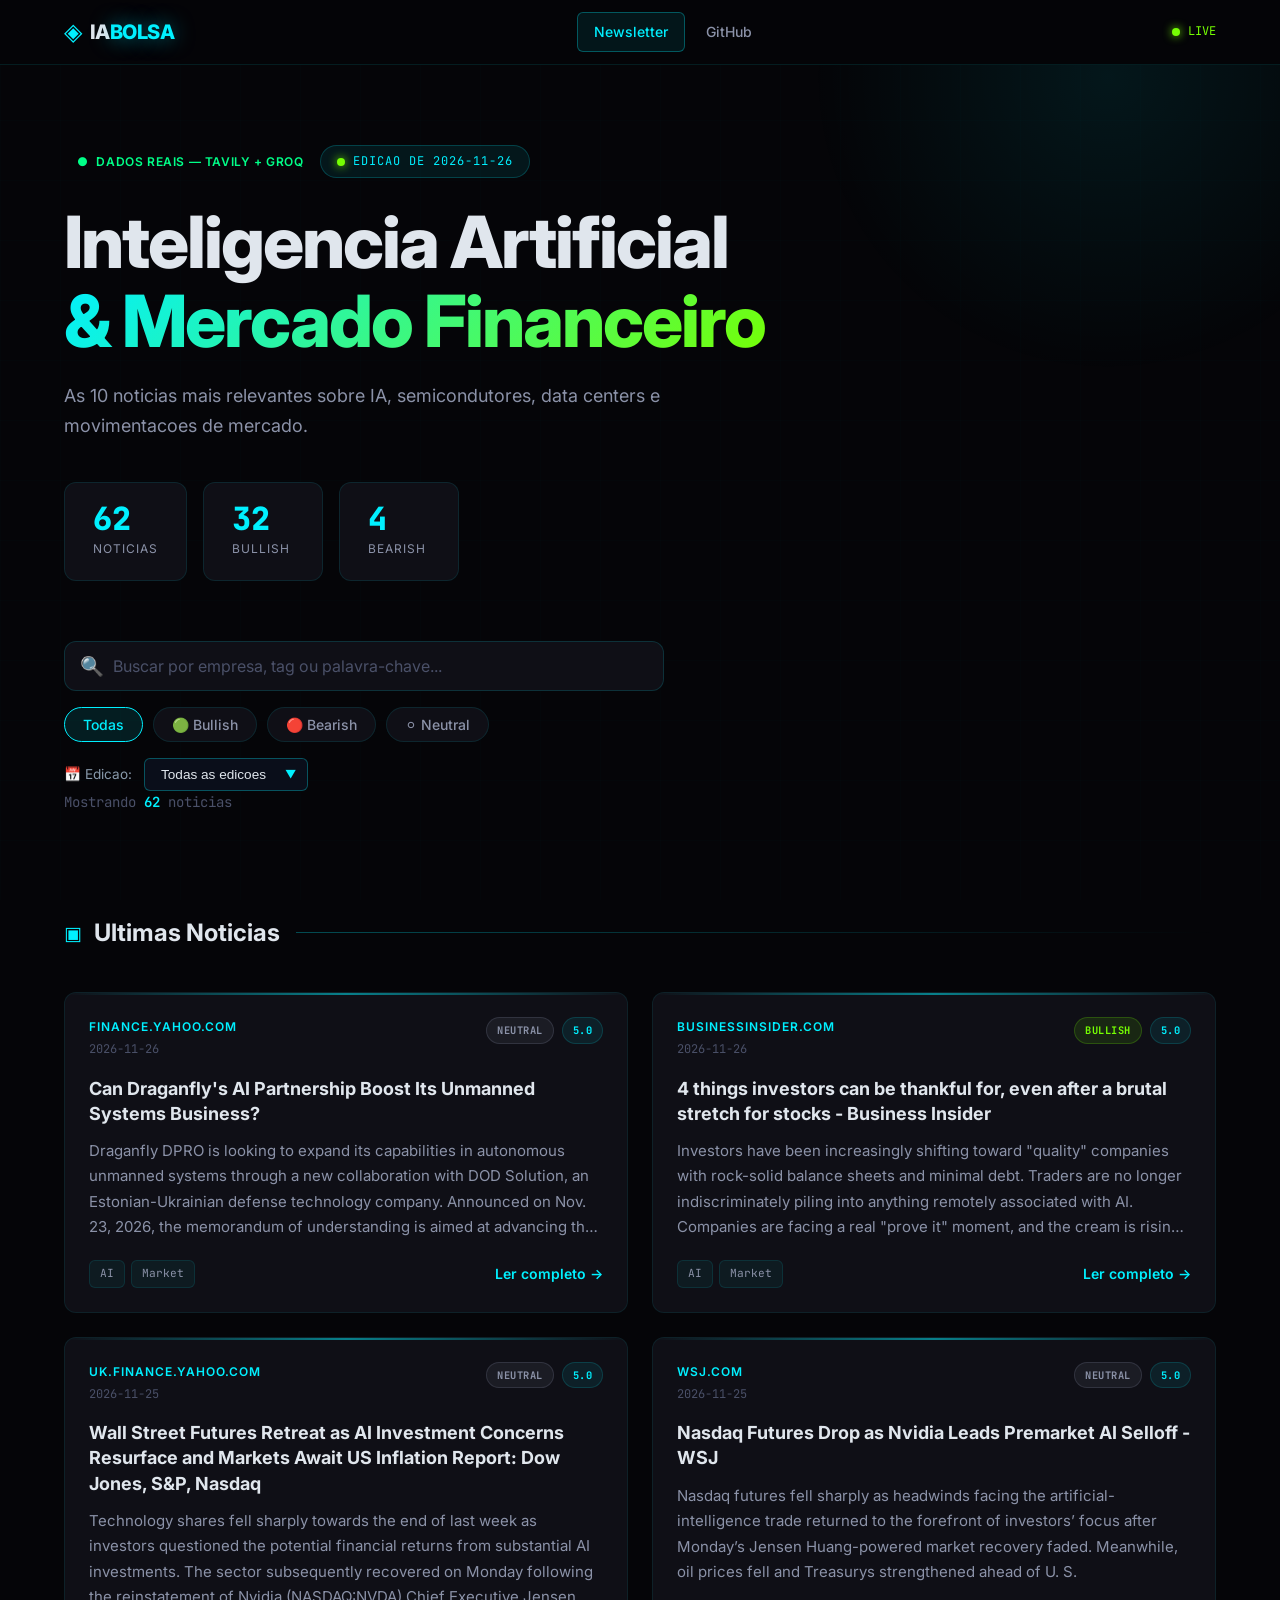
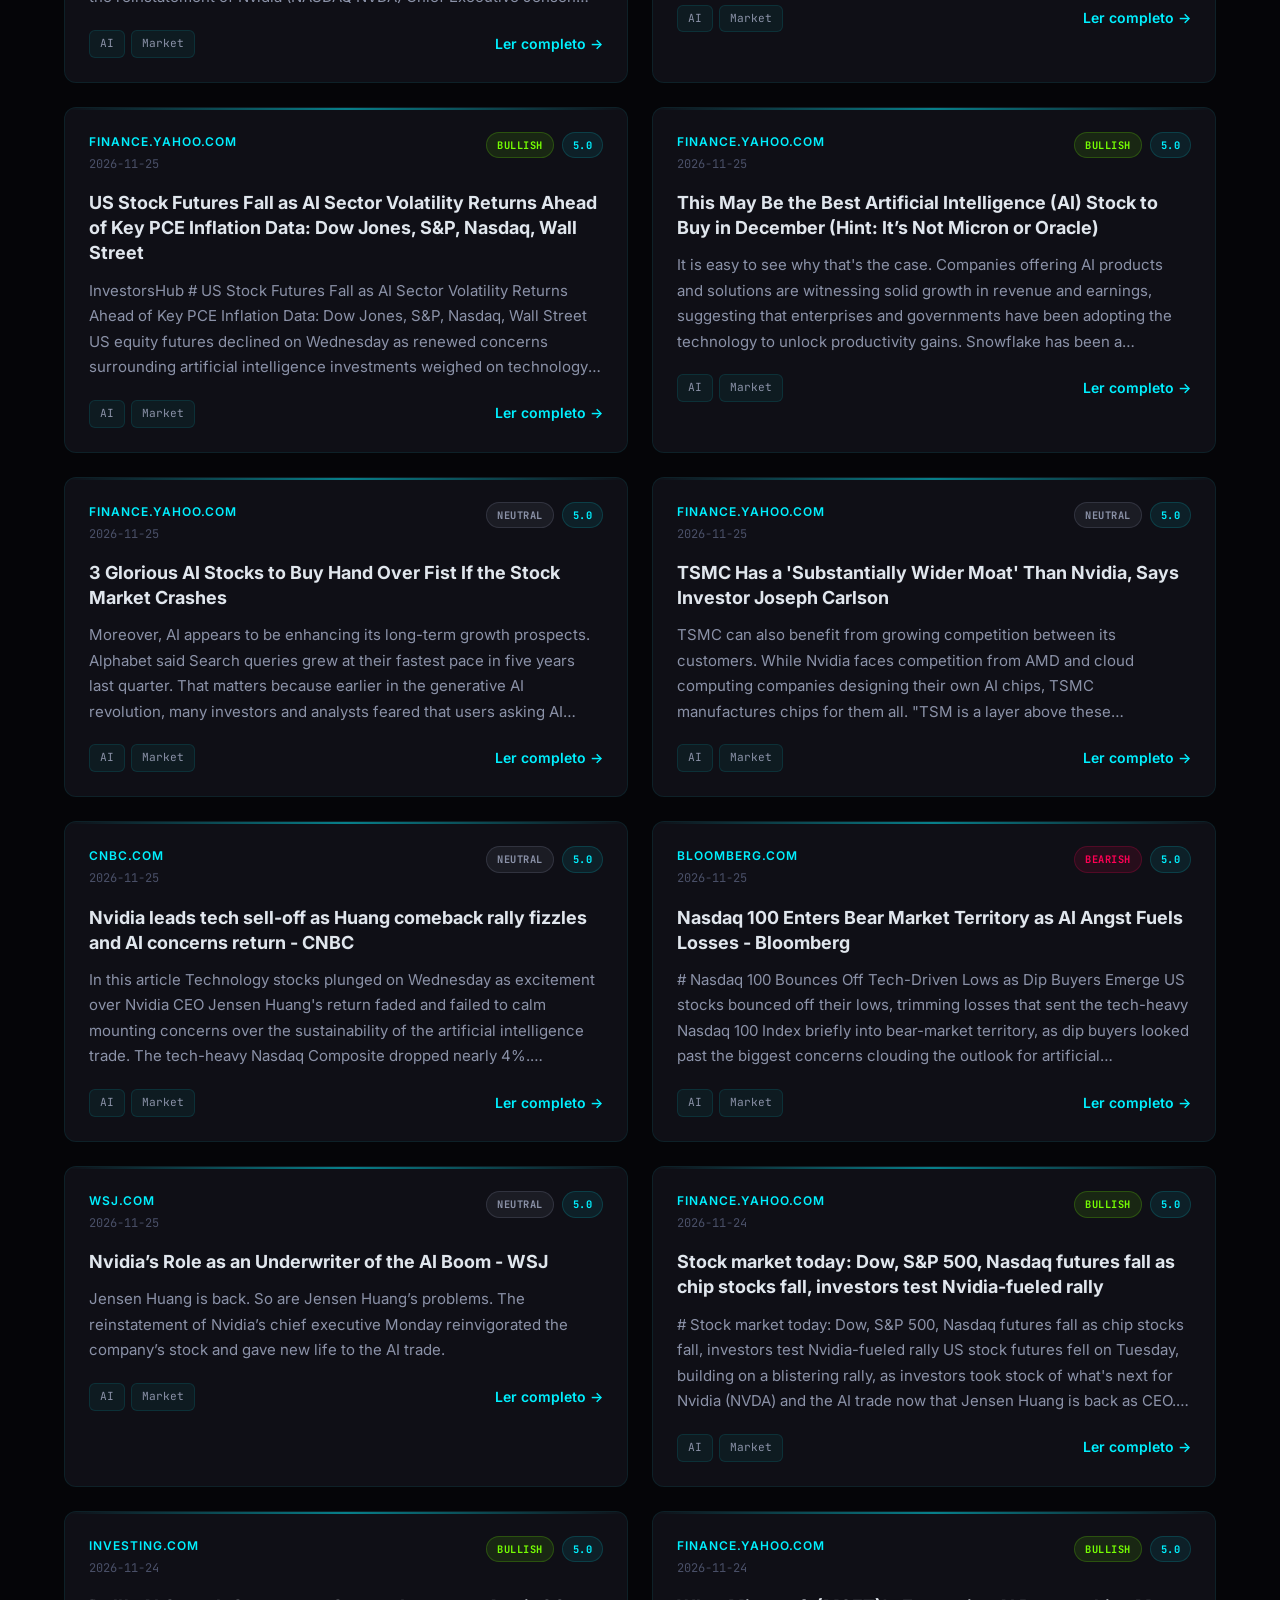
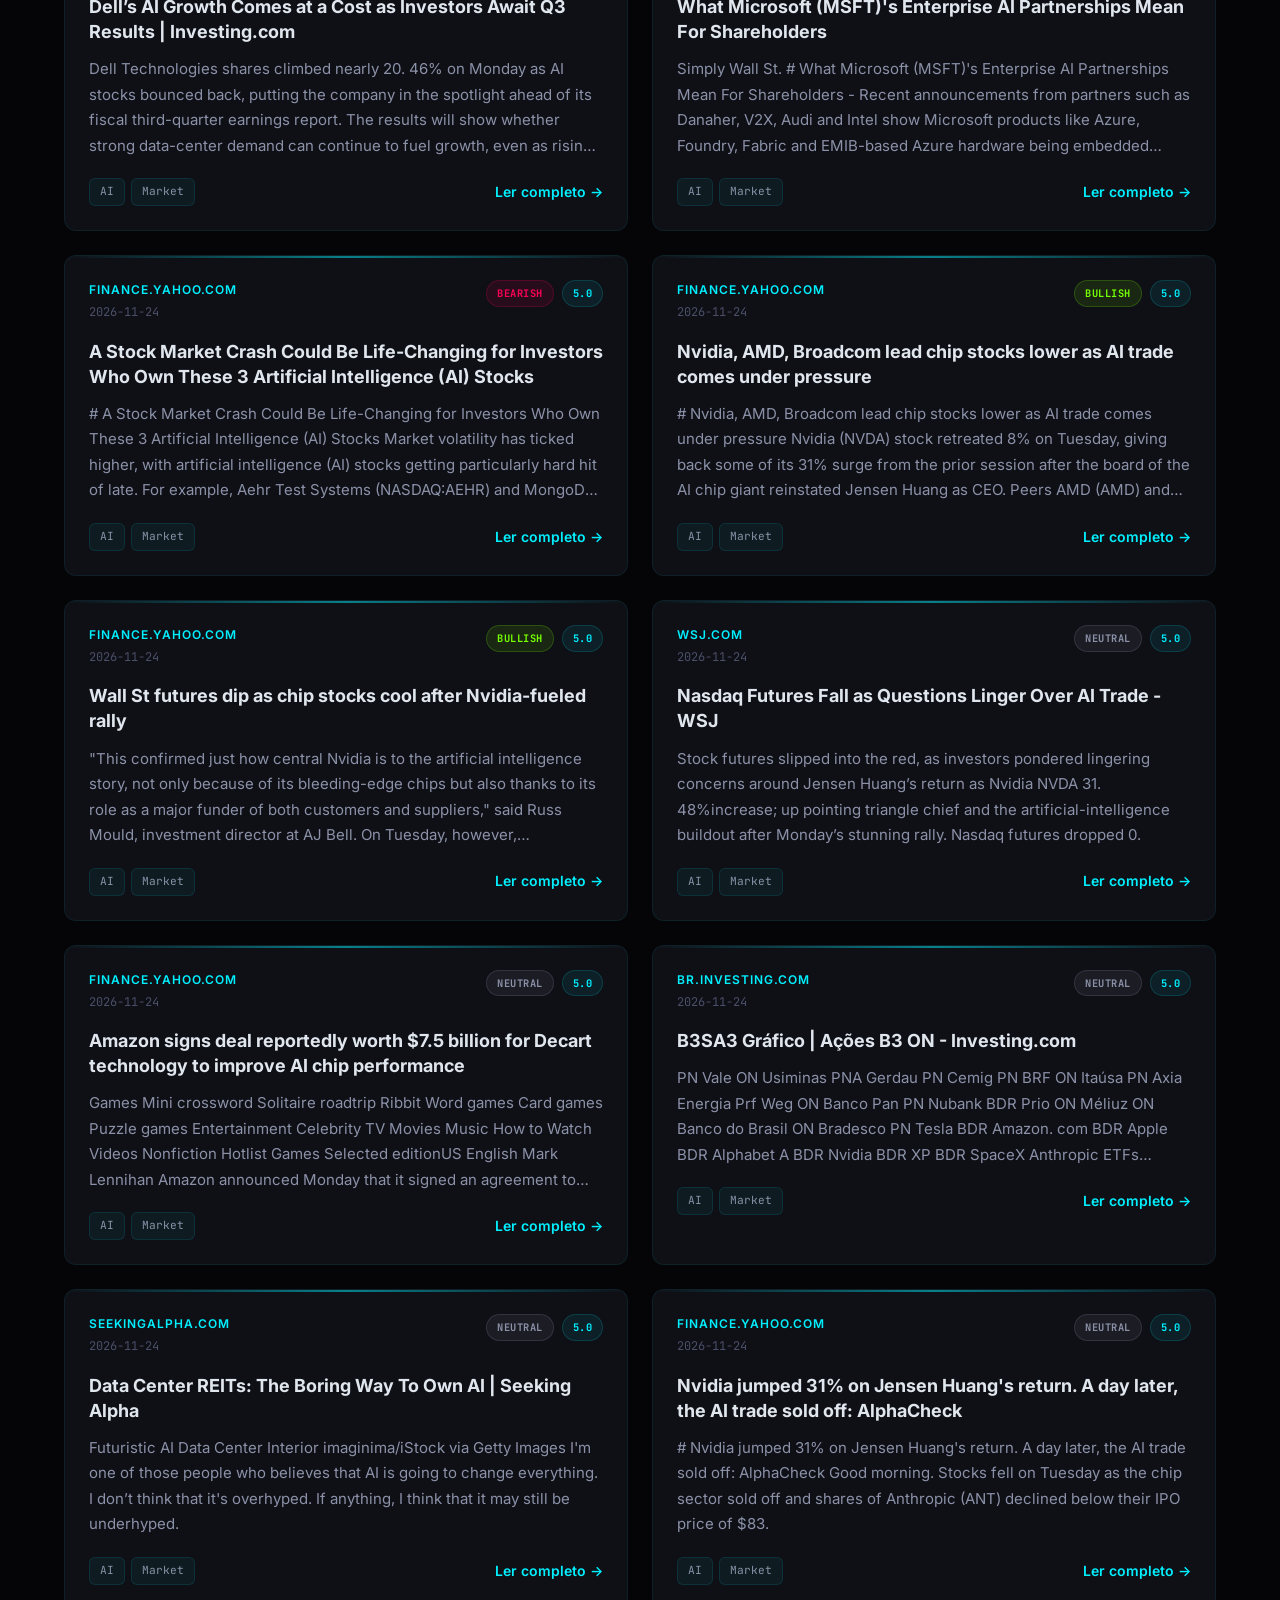
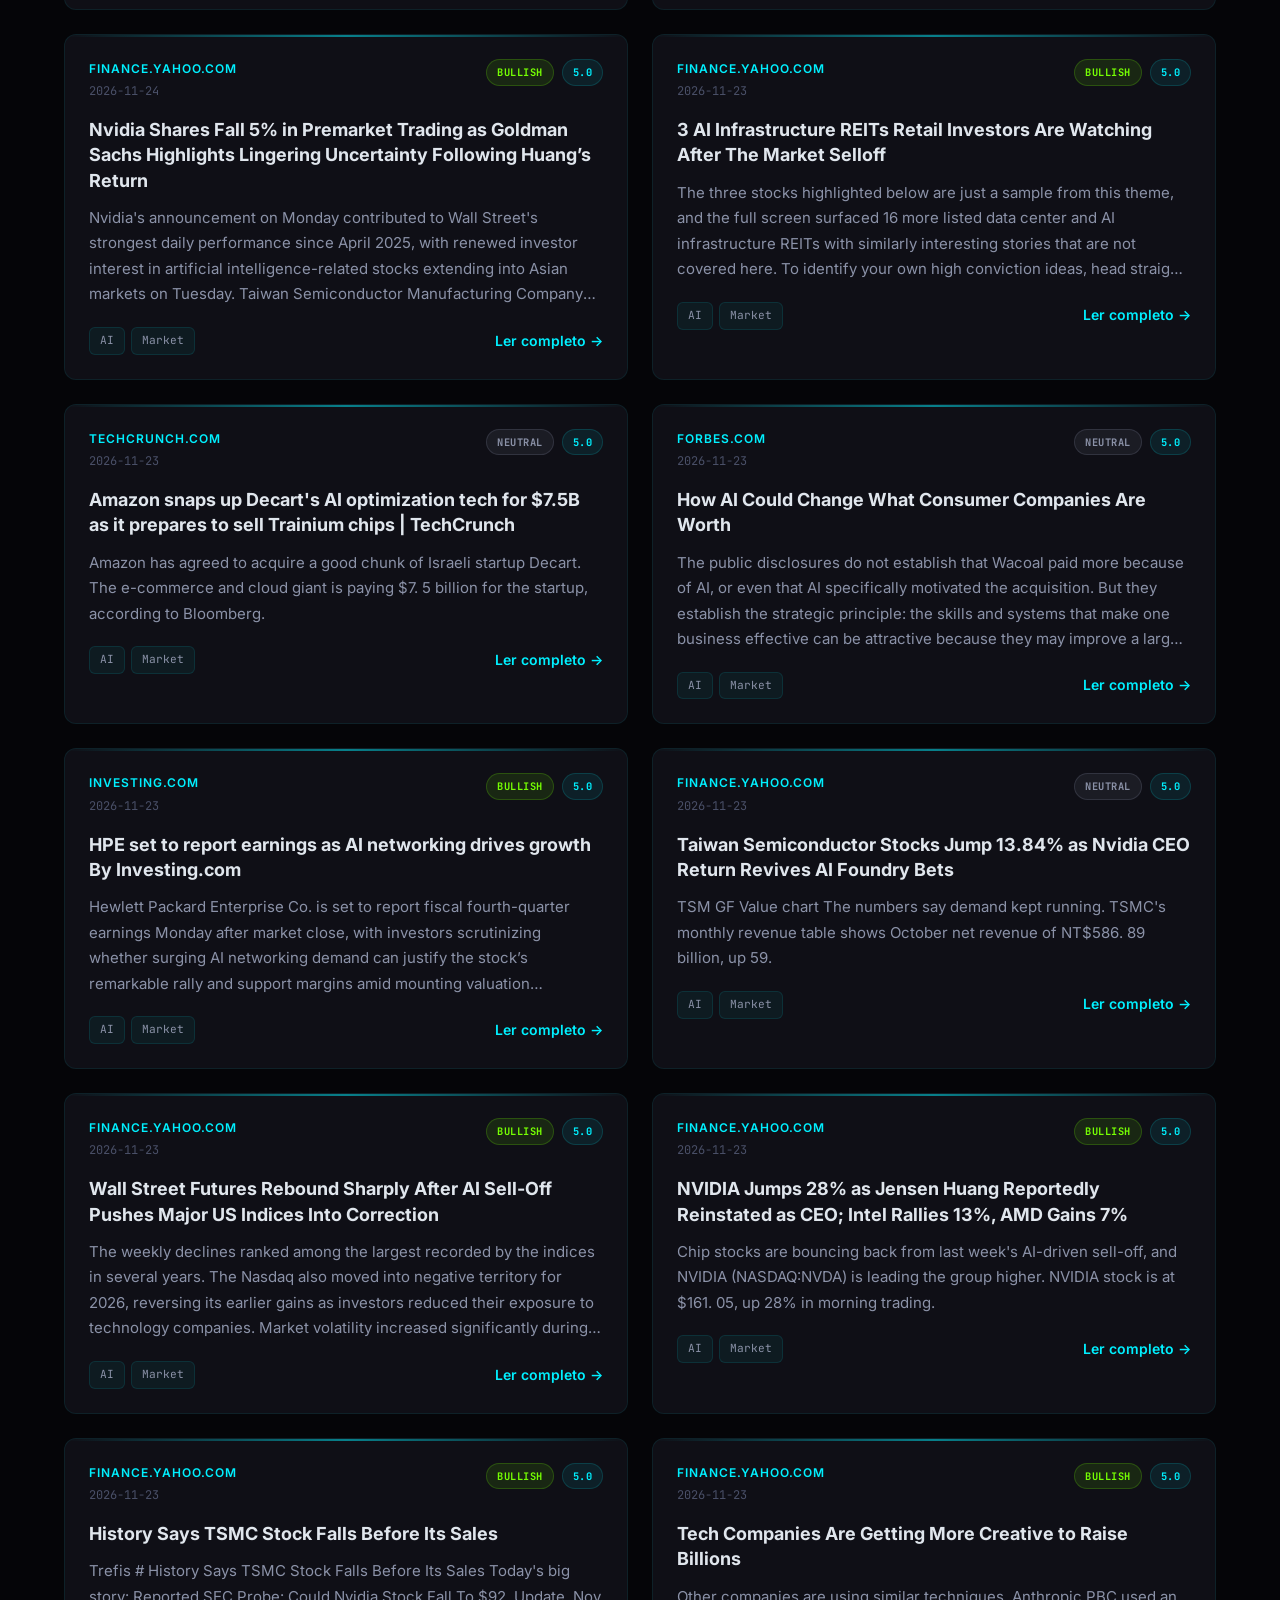
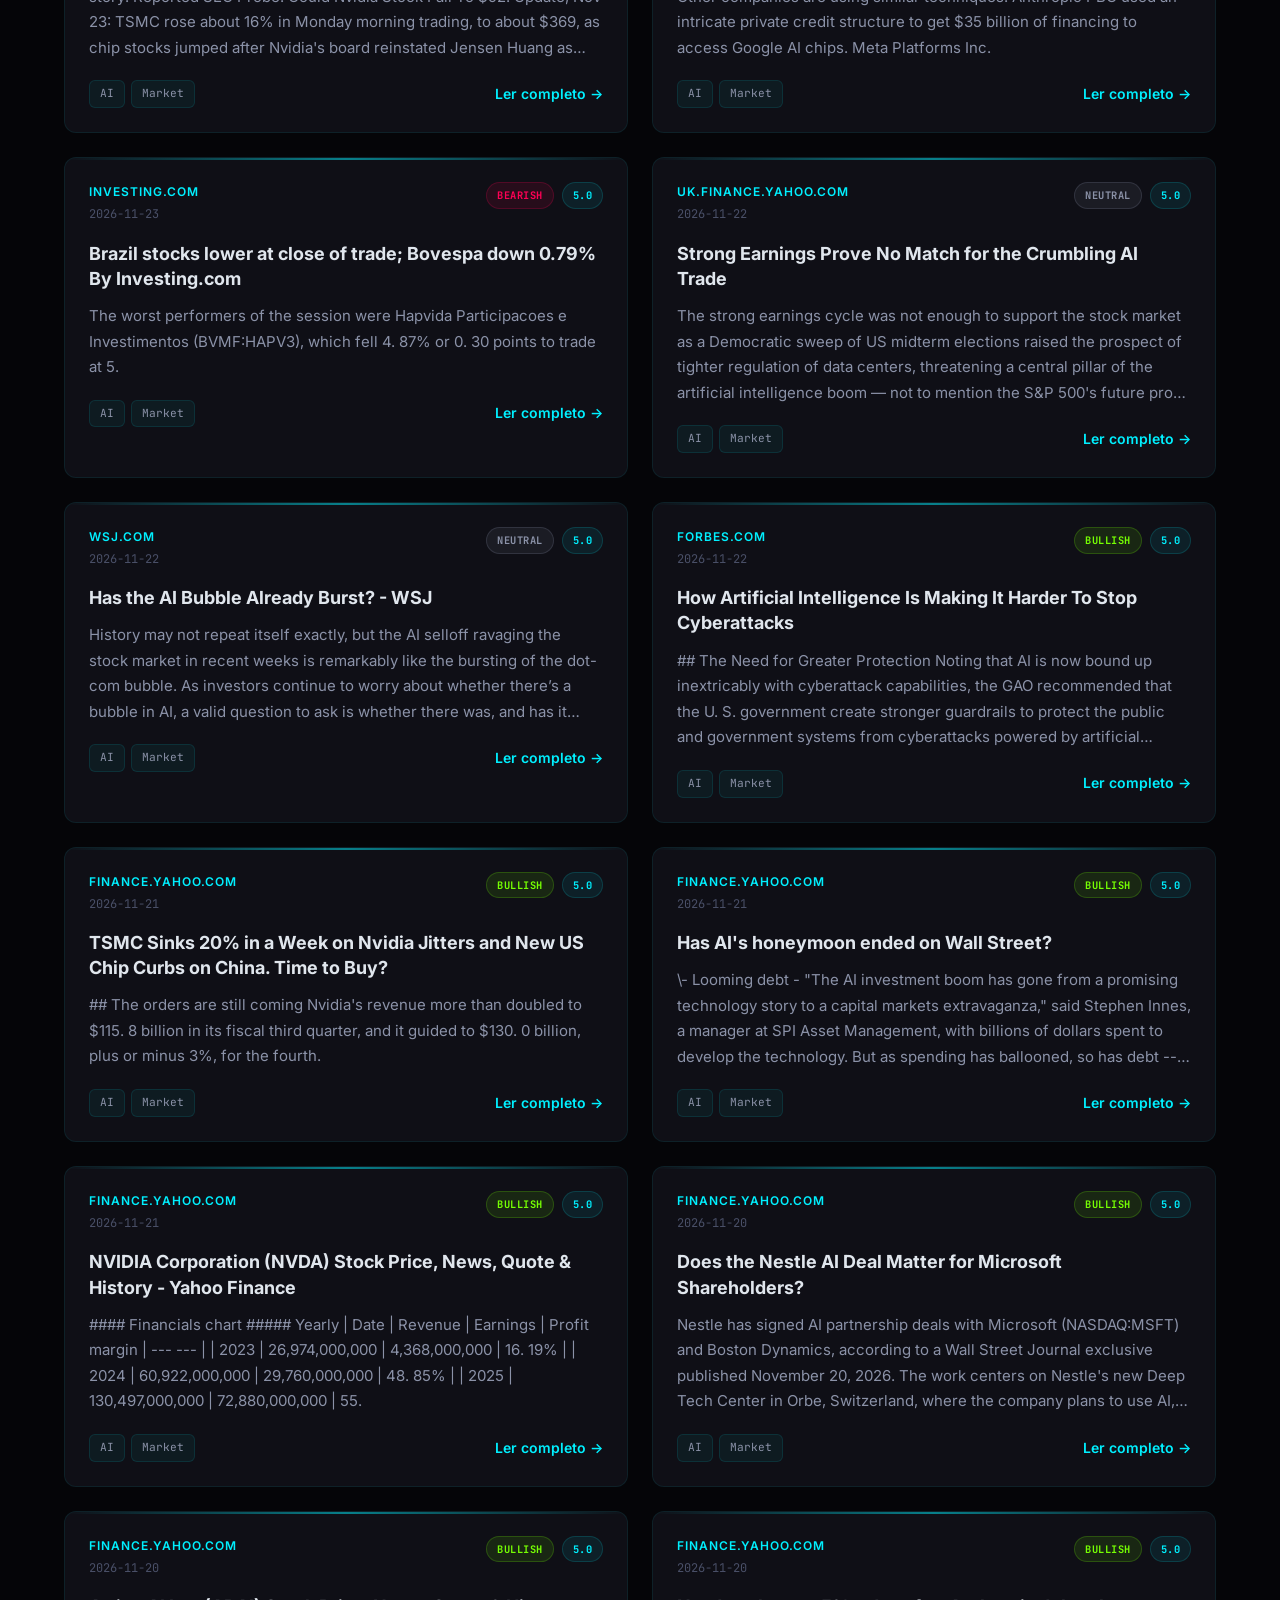
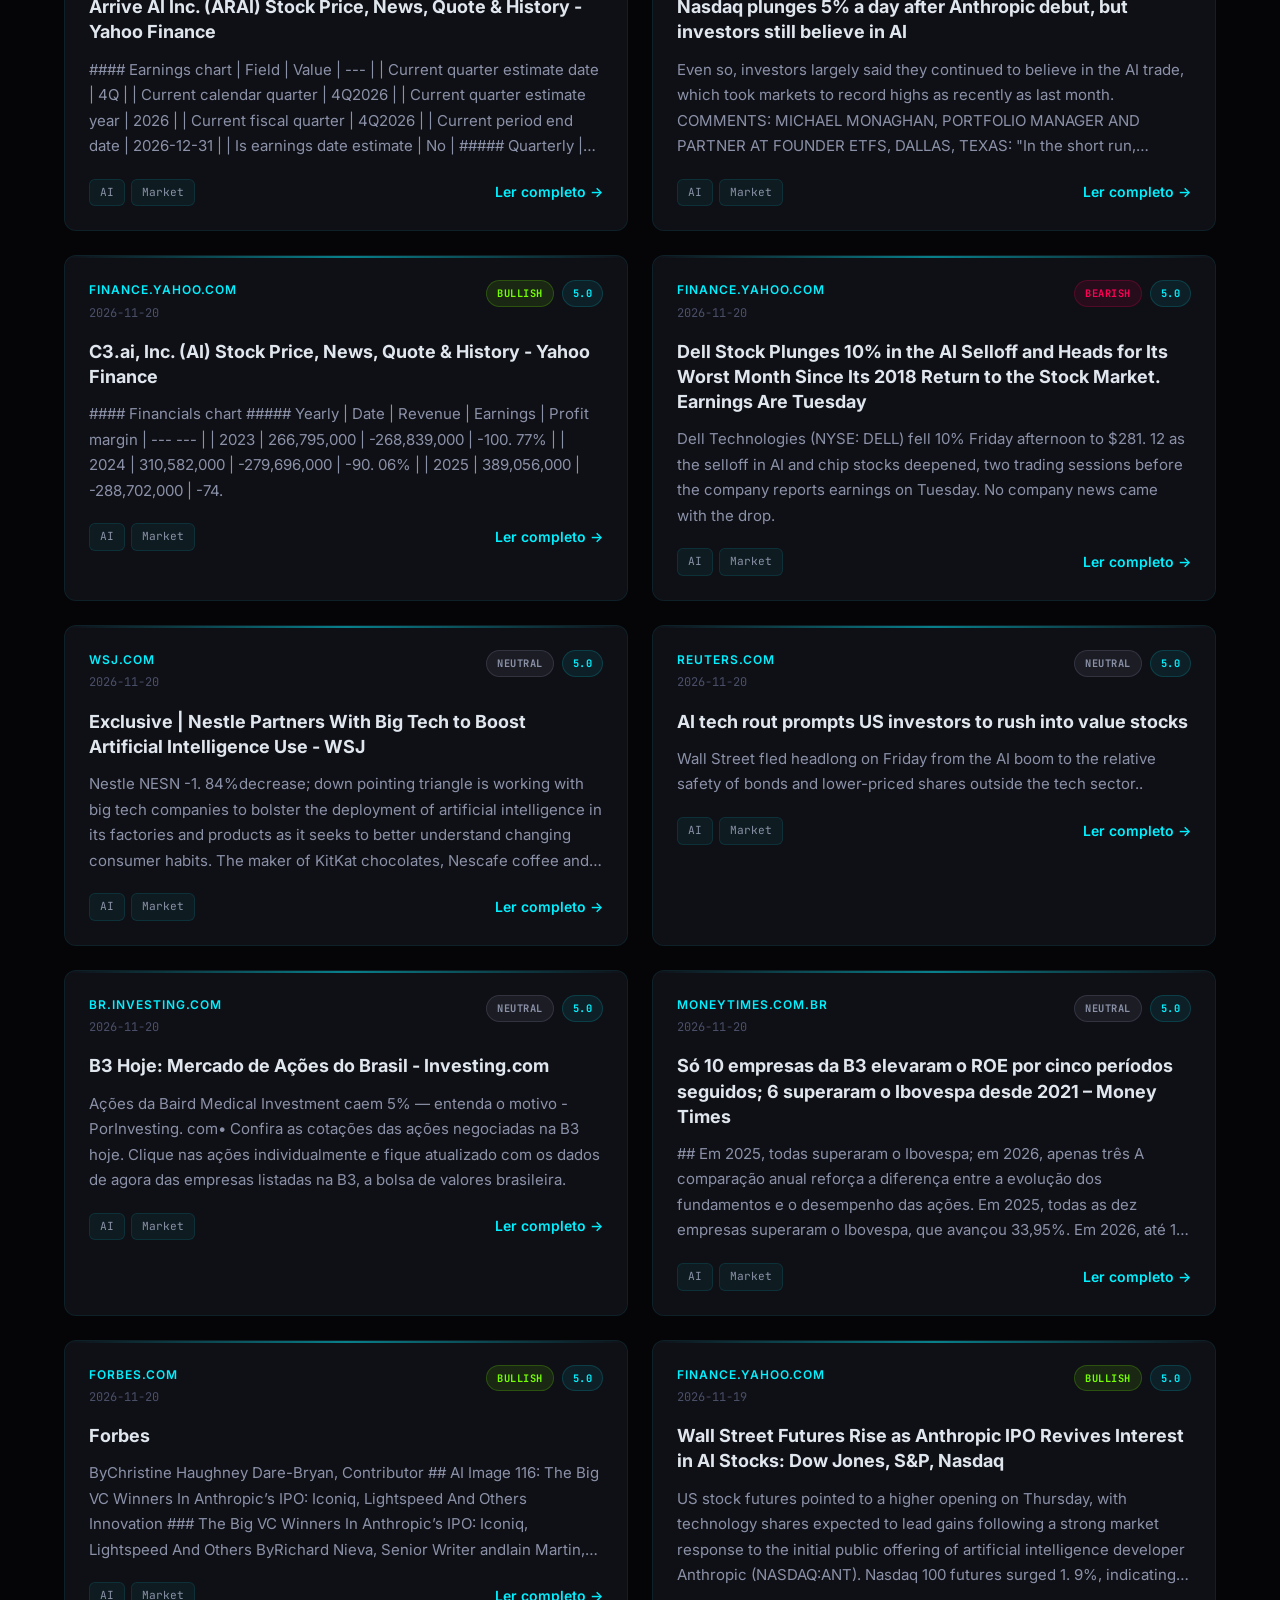
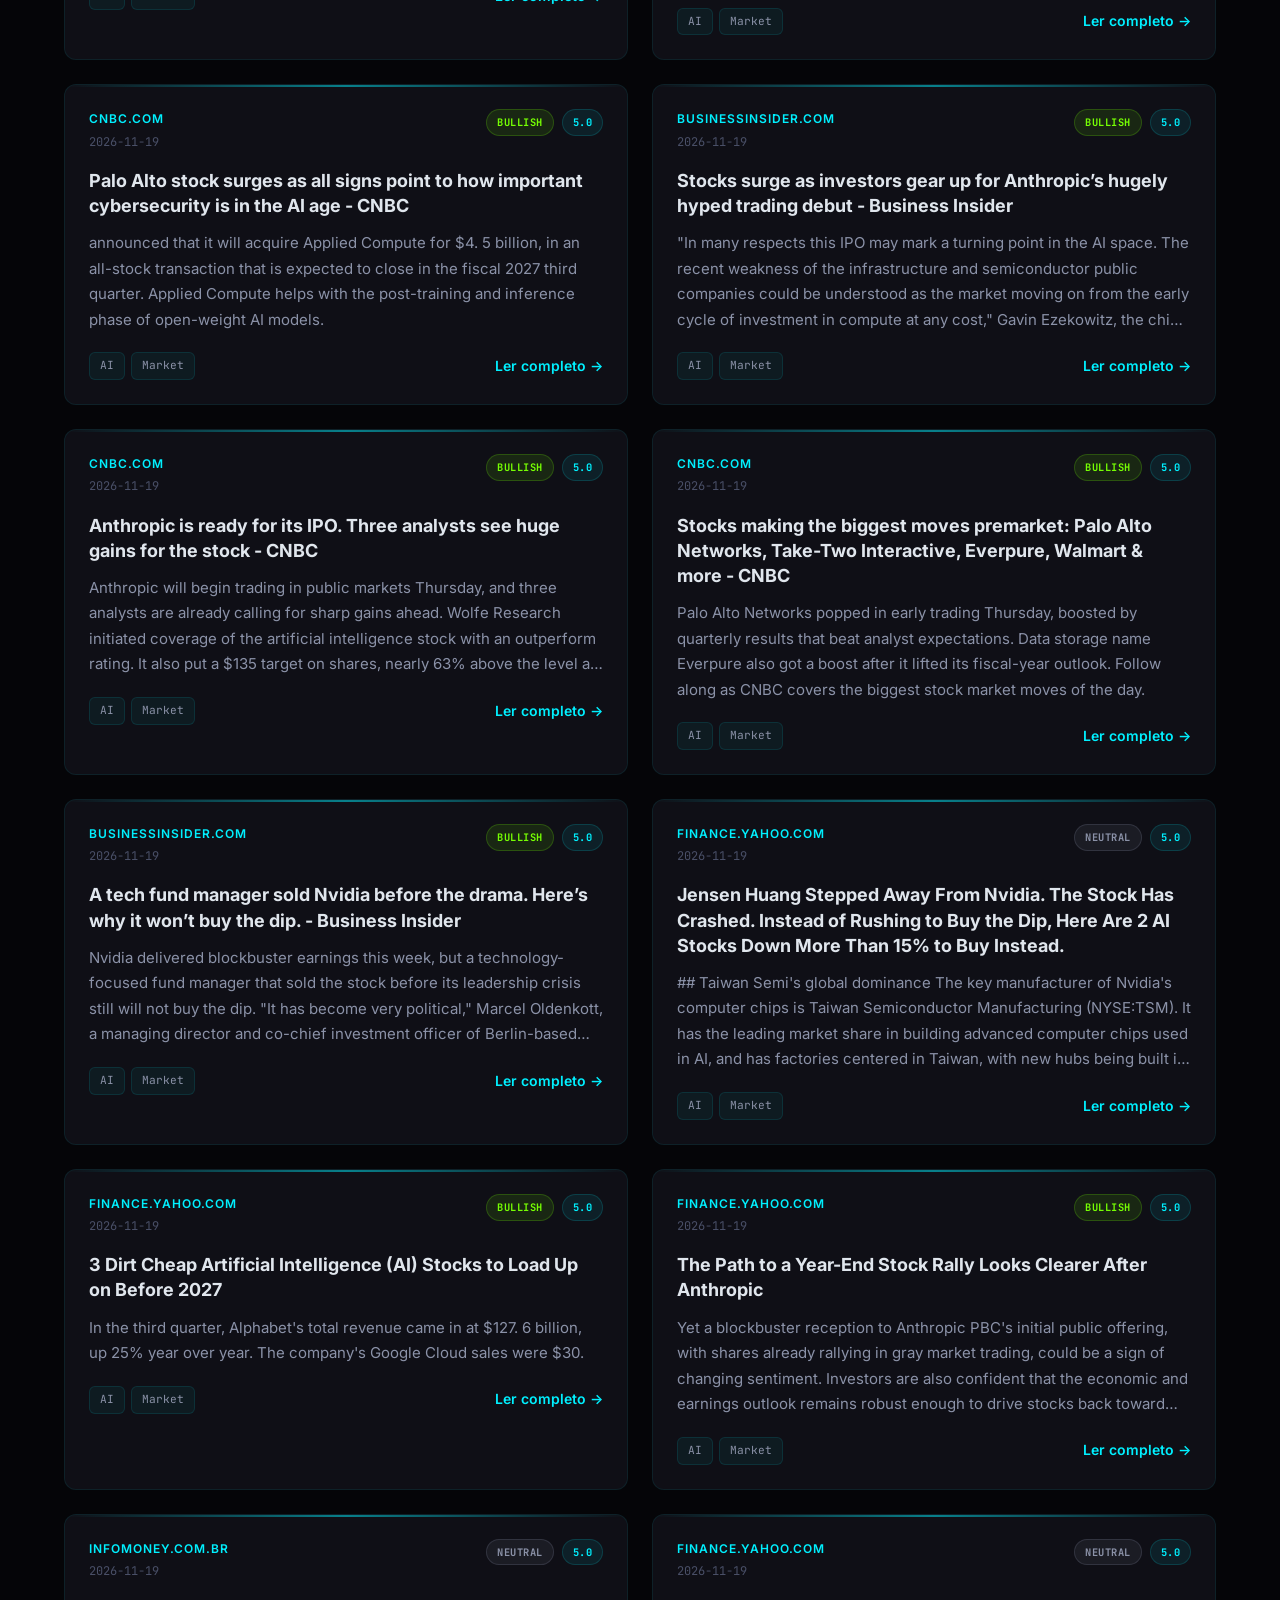
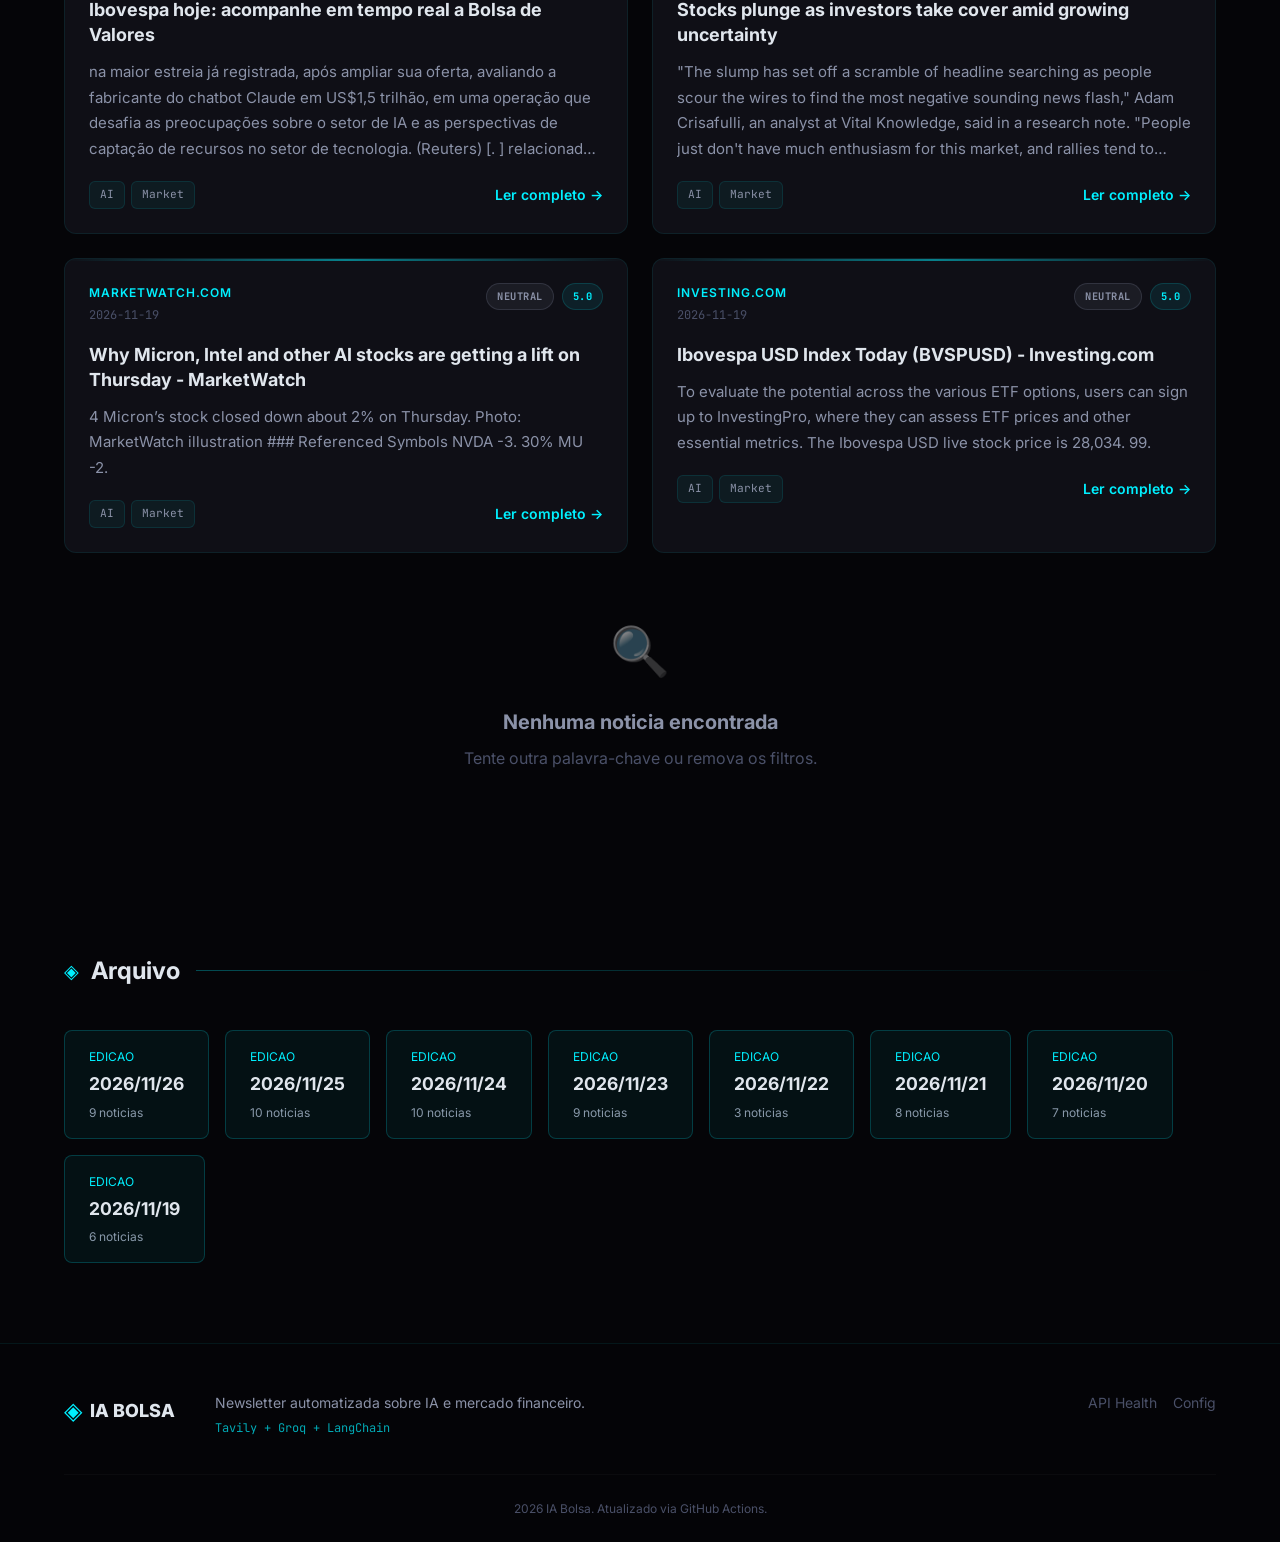
==== commit be5e8474: "update: newsletter 2026-11-26 [bot]" ====
--- a/index.html
+++ b/index.html
@@ -64,15 +64,15 @@
         </p>
         <div class="hero-stats">
             <div class="stat-card">
-                <span class="stat-value" id="stat-total">60</span>
+                <span class="stat-value" id="stat-total">62</span>
                 <span class="stat-label">Noticias</span>
             </div>
             <div class="stat-card">
-                <span class="stat-value" id="stat-bullish">35</span>
+                <span class="stat-value" id="stat-bullish">32</span>
                 <span class="stat-label">Bullish</span>
             </div>
             <div class="stat-card">
-                <span class="stat-value" id="stat-bearish">3</span>
+                <span class="stat-value" id="stat-bearish">4</span>
                 <span class="stat-label">Bearish</span>
             </div>
         </div>
@@ -119,7 +119,7 @@
             </div>
         </div>
         
-        <div class="results-count" id="results-count">Mostrando <span>60</span> noticias</div>
+        <div class="results-count" id="results-count">Mostrando <span>62</span> noticias</div>
     </div>
 </section>
 
@@ -136,6 +136,90 @@
         <div class="news-grid" id="news-grid">
             
             
+            <article class="news-card" data-sentimento="neutral" data-search="can draganflys ai partnership boost its unmanned systems business? draganfly dpro is looking to expand its capabilities in autonomous unmanned systems through a new collaboration with dod solution, an estonian-ukrainian defense technology company.  announced on nov.  23, 2026, the memorandum of understanding is aimed at advancing the integration of dod solutions onboard autonomy technology into selected draganfly unmanned systems. finance.yahoo.com ai market" data-edicao="2026-11-26">
+                <div class="card-glow"></div>
+                <div class="card-content">
+                    <div class="card-header">
+                        <div class="card-meta">
+                            <span class="card-source">finance.yahoo.com</span>
+                            <span class="card-date">2026-11-26</span>
+                        </div>
+                        <div class="card-badges">
+                            <span class="badge sentiment-badge sentiment-neutral">
+                                NEUTRAL
+                            </span>
+                            <span class="badge score-badge">
+                                5.0
+                            </span>
+                        </div>
+                    </div>
+
+                    <h3 class="card-title">
+                        <a href="https://finance.yahoo.com/technology/ai/articles/draganflys-ai-partnership-boost-unmanned-110500226.html" target="_blank" rel="noopener">
+                            Can Draganfly's AI Partnership Boost Its Unmanned Systems Business?
+                        </a>
+                    </h3>
+
+                    <p class="card-summary">Draganfly DPRO is looking to expand its capabilities in autonomous unmanned systems through a new collaboration with DOD Solution, an Estonian-Ukrainian defense technology company.  Announced on Nov.  23, 2026, the memorandum of understanding is aimed at advancing the integration of DOD Solution's onboard autonomy technology into selected Draganfly unmanned systems.</p>
+
+                    <div class="card-footer">
+                        <div class="card-tags">
+                            
+                            <span class="tag">AI</span>
+                            
+                            <span class="tag">Market</span>
+                            
+                        </div>
+                        <a href="https://finance.yahoo.com/technology/ai/articles/draganflys-ai-partnership-boost-unmanned-110500226.html" target="_blank" rel="noopener" class="card-link">
+                            Ler completo →
+                        </a>
+                    </div>
+                </div>
+            </article>
+            
+            
+            <article class="news-card" data-sentimento="bullish" data-search="4 things investors can be thankful for, even after a brutal stretch for stocks - business insider investors have been increasingly shifting toward quality companies with rock-solid balance sheets and minimal debt.  traders are no longer indiscriminately piling into anything remotely associated with ai.  companies are facing a real prove it moment, and the cream is rising to the top. businessinsider.com ai market" data-edicao="2026-11-26">
+                <div class="card-glow"></div>
+                <div class="card-content">
+                    <div class="card-header">
+                        <div class="card-meta">
+                            <span class="card-source">businessinsider.com</span>
+                            <span class="card-date">2026-11-26</span>
+                        </div>
+                        <div class="card-badges">
+                            <span class="badge sentiment-badge sentiment-bullish">
+                                BULLISH
+                            </span>
+                            <span class="badge score-badge">
+                                5.0
+                            </span>
+                        </div>
+                    </div>
+
+                    <h3 class="card-title">
+                        <a href="https://www.businessinsider.com/stock-market-investors-thankful-ai-anthropic-consumer-nvidia-memes-outlook-2026-11" target="_blank" rel="noopener">
+                            4 things investors can be thankful for, even after a brutal stretch for stocks - Business Insider
+                        </a>
+                    </h3>
+
+                    <p class="card-summary">Investors have been increasingly shifting toward "quality" companies with rock-solid balance sheets and minimal debt.  Traders are no longer indiscriminately piling into anything remotely associated with AI.  Companies are facing a real "prove it" moment, and the cream is rising to the top.</p>
+
+                    <div class="card-footer">
+                        <div class="card-tags">
+                            
+                            <span class="tag">AI</span>
+                            
+                            <span class="tag">Market</span>
+                            
+                        </div>
+                        <a href="https://www.businessinsider.com/stock-market-investors-thankful-ai-anthropic-consumer-nvidia-memes-outlook-2026-11" target="_blank" rel="noopener" class="card-link">
+                            Ler completo →
+                        </a>
+                    </div>
+                </div>
+            </article>
+            
+            
             <article class="news-card" data-sentimento="neutral" data-search="wall street futures retreat as ai investment concerns resurface and markets await us inflation report: dow jones, s&p, nasdaq technology shares fell sharply towards the end of last week as investors questioned the potential financial returns from substantial ai investments.  the sector subsequently recovered on monday following the reinstatement of nvidia (nasdaq:nvda) chief executive jensen huang. 
 
 however, selling pressure returned on tuesday, dragging both the nasdaq composite and s&p 500 lower. uk.finance.yahoo.com ai market" data-edicao="2026-11-25">
@@ -282,11 +366,7 @@
             </article>
             
             
-            <article class="news-card" data-sentimento="bullish" data-search="ai is crushing software stocks — and a debt wall looms: chart of the day # ai is crushing software stocks — and a debt wall looms: chart of the day
-
-stock investors have been dumping software names this year, fearing that ai will eat their lunch.  lenders are catching up. 
-
-software stocks held steady on tuesday while chip stocks sank about 8%. finance.yahoo.com ai market" data-edicao="2026-11-26">
+            <article class="news-card" data-sentimento="bullish" data-search="this may be the best artificial intelligence (ai) stock to buy in december (hint: it’s not micron or oracle) it is easy to see why thats the case.  companies offering ai products and solutions are witnessing solid growth in revenue and earnings, suggesting that enterprises and governments have been adopting the technology to unlock productivity gains.  snowflake has been a beneficiary of the growing ai adoption, and that reflects on its stock market performance. finance.yahoo.com ai market" data-edicao="2026-11-26">
                 <div class="card-glow"></div>
                 <div class="card-content">
                     <div class="card-header">
@@ -305,36 +385,30 @@
                     </div>
 
                     <h3 class="card-title">
-                        <a href="https://finance.yahoo.com/markets/article/ai-is-crushing-software-stocks--and-a-debt-wall-looms-chart-of-the-day-110000479.html" target="_blank" rel="noopener">
-                            AI is crushing software stocks — and a debt wall looms: Chart of the Day
-                        </a>
-                    </h3>
-
-                    <p class="card-summary"># AI is crushing software stocks — and a debt wall looms: Chart of the Day
-
-Stock investors have been dumping software names this year, fearing that AI will eat their lunch.  Lenders are catching up. 
-
-Software stocks held steady on Tuesday while chip stocks sank about 8%.</p>
-
-                    <div class="card-footer">
-                        <div class="card-tags">
-                            
-                            <span class="tag">AI</span>
-                            
-                            <span class="tag">Market</span>
-                            
-                        </div>
-                        <a href="https://finance.yahoo.com/markets/article/ai-is-crushing-software-stocks--and-a-debt-wall-looms-chart-of-the-day-110000479.html" target="_blank" rel="noopener" class="card-link">
-                            Ler completo →
-                        </a>
-                    </div>
-                </div>
-            </article>
-            
-            
-            <article class="news-card" data-sentimento="neutral" data-search="endava becomes anthropic select partner to accelerate ai-native engineering and business ai value we believe this milestone strengthens endavas position as an ai-native transformation partner, enhancing its ability to help enterprises modernise complex technology environments, securely deploy intelligent ai agents, and unlock measurable business value with and from ai. 
-
-while many organisations have successfully experimented with ai, turning that investment into scalable, production-ready solutions remains a significant challenge.  endava is addressing this by combining anthropics claude technology with deep industry expertise, enterprise engineering and dava. finance.yahoo.com ai market" data-edicao="2026-11-26">
+                        <a href="https://finance.yahoo.com/technology/ai/articles/may-best-artificial-intelligence-ai-161302415.html" target="_blank" rel="noopener">
+                            This May Be the Best Artificial Intelligence (AI) Stock to Buy in December (Hint: It’s Not Micron or Oracle)
+                        </a>
+                    </h3>
+
+                    <p class="card-summary">It is easy to see why that's the case.  Companies offering AI products and solutions are witnessing solid growth in revenue and earnings, suggesting that enterprises and governments have been adopting the technology to unlock productivity gains.  Snowflake has been a beneficiary of the growing AI adoption, and that reflects on its stock market performance.</p>
+
+                    <div class="card-footer">
+                        <div class="card-tags">
+                            
+                            <span class="tag">AI</span>
+                            
+                            <span class="tag">Market</span>
+                            
+                        </div>
+                        <a href="https://finance.yahoo.com/technology/ai/articles/may-best-artificial-intelligence-ai-161302415.html" target="_blank" rel="noopener" class="card-link">
+                            Ler completo →
+                        </a>
+                    </div>
+                </div>
+            </article>
+            
+            
+            <article class="news-card" data-sentimento="neutral" data-search="3 glorious ai stocks to buy hand over fist if the stock market crashes moreover, ai appears to be enhancing its long-term growth prospects.  alphabet said search queries grew at their fastest pace in five years last quarter.  that matters because earlier in the generative ai revolution, many investors and analysts feared that users asking ai chatbots questions would lead to a reduction in traffic to google search. finance.yahoo.com ai market" data-edicao="2026-11-26">
                 <div class="card-glow"></div>
                 <div class="card-content">
                     <div class="card-header">
@@ -353,34 +427,30 @@
                     </div>
 
                     <h3 class="card-title">
-                        <a href="https://finance.yahoo.com/technology/ai/articles/endava-becomes-anthropic-select-partner-155200145.html" target="_blank" rel="noopener">
-                            Endava Becomes Anthropic Select Partner to Accelerate AI-Native Engineering and Business AI Value
-                        </a>
-                    </h3>
-
-                    <p class="card-summary">We believe this milestone strengthens Endava's position as an AI-native transformation partner, enhancing its ability to help enterprises modernise complex technology environments, securely deploy intelligent AI agents, and unlock measurable business value with and from AI. 
-
-While many organisations have successfully experimented with AI, turning that investment into scalable, production-ready solutions remains a significant challenge.  Endava is addressing this by combining Anthropic's Claude technology with deep industry expertise, enterprise engineering and Dava.</p>
-
-                    <div class="card-footer">
-                        <div class="card-tags">
-                            
-                            <span class="tag">AI</span>
-                            
-                            <span class="tag">Market</span>
-                            
-                        </div>
-                        <a href="https://finance.yahoo.com/technology/ai/articles/endava-becomes-anthropic-select-partner-155200145.html" target="_blank" rel="noopener" class="card-link">
-                            Ler completo →
-                        </a>
-                    </div>
-                </div>
-            </article>
-            
-            
-            <article class="news-card" data-sentimento="bullish" data-search="megadeals defy selloff, head toward record # megadeals defy selloff, head toward record
-
-wall street is taking a big step toward a record year for mergers and acquisitions as some of the worlds largest companies defy a tech-induced selloff in global stocks to pursue major takeovers.  bloombergs scarlet fu reports on bloomberg deals. . finance.yahoo.com ai market" data-edicao="2026-11-26">
+                        <a href="https://finance.yahoo.com/markets/stocks/articles/3-glorious-ai-stocks-buy-200201372.html" target="_blank" rel="noopener">
+                            3 Glorious AI Stocks to Buy Hand Over Fist If the Stock Market Crashes
+                        </a>
+                    </h3>
+
+                    <p class="card-summary">Moreover, AI appears to be enhancing its long-term growth prospects.  Alphabet said Search queries grew at their fastest pace in five years last quarter.  That matters because earlier in the generative AI revolution, many investors and analysts feared that users asking AI chatbots questions would lead to a reduction in traffic to Google Search.</p>
+
+                    <div class="card-footer">
+                        <div class="card-tags">
+                            
+                            <span class="tag">AI</span>
+                            
+                            <span class="tag">Market</span>
+                            
+                        </div>
+                        <a href="https://finance.yahoo.com/markets/stocks/articles/3-glorious-ai-stocks-buy-200201372.html" target="_blank" rel="noopener" class="card-link">
+                            Ler completo →
+                        </a>
+                    </div>
+                </div>
+            </article>
+            
+            
+            <article class="news-card" data-sentimento="neutral" data-search="tsmc has a substantially wider moat than nvidia, says investor joseph carlson tsmc can also benefit from growing competition between its customers.  while nvidia faces competition from amd and cloud computing companies designing their own ai chips, tsmc manufactures chips for them all.  tsm is a layer above these companies, carlson said. finance.yahoo.com ai market" data-edicao="2026-11-26">
                 <div class="card-glow"></div>
                 <div class="card-content">
                     <div class="card-header">
@@ -389,34 +459,178 @@
                             <span class="card-date">2026-11-25</span>
                         </div>
                         <div class="card-badges">
-                            <span class="badge sentiment-badge sentiment-bullish">
-                                BULLISH
-                            </span>
-                            <span class="badge score-badge">
-                                5.0
-                            </span>
-                        </div>
-                    </div>
-
-                    <h3 class="card-title">
-                        <a href="https://finance.yahoo.com/video/megadeals-defy-selloff-head-toward-204909645.html" target="_blank" rel="noopener">
-                            Megadeals Defy Selloff, Head Toward Record
-                        </a>
-                    </h3>
-
-                    <p class="card-summary"># Megadeals Defy Selloff, Head Toward Record
-
-Wall Street is taking a big step toward a record year for mergers and acquisitions as some of the world's largest companies defy a tech-induced selloff in global stocks to pursue major takeovers.  Bloomberg's Scarlet Fu reports on "Bloomberg Deals. ".</p>
-
-                    <div class="card-footer">
-                        <div class="card-tags">
-                            
-                            <span class="tag">AI</span>
-                            
-                            <span class="tag">Market</span>
-                            
-                        </div>
-                        <a href="https://finance.yahoo.com/video/megadeals-defy-selloff-head-toward-204909645.html" target="_blank" rel="noopener" class="card-link">
+                            <span class="badge sentiment-badge sentiment-neutral">
+                                NEUTRAL
+                            </span>
+                            <span class="badge score-badge">
+                                5.0
+                            </span>
+                        </div>
+                    </div>
+
+                    <h3 class="card-title">
+                        <a href="https://finance.yahoo.com/markets/stocks/articles/tsmc-substantially-wider-moat-nvidia-142839344.html" target="_blank" rel="noopener">
+                            TSMC Has a 'Substantially Wider Moat' Than Nvidia, Says Investor Joseph Carlson
+                        </a>
+                    </h3>
+
+                    <p class="card-summary">TSMC can also benefit from growing competition between its customers.  While Nvidia faces competition from AMD and cloud computing companies designing their own AI chips, TSMC manufactures chips for them all.  "TSM is a layer above these companies," Carlson said.</p>
+
+                    <div class="card-footer">
+                        <div class="card-tags">
+                            
+                            <span class="tag">AI</span>
+                            
+                            <span class="tag">Market</span>
+                            
+                        </div>
+                        <a href="https://finance.yahoo.com/markets/stocks/articles/tsmc-substantially-wider-moat-nvidia-142839344.html" target="_blank" rel="noopener" class="card-link">
+                            Ler completo →
+                        </a>
+                    </div>
+                </div>
+            </article>
+            
+            
+            <article class="news-card" data-sentimento="neutral" data-search="nvidia leads tech sell-off as huang comeback rally fizzles and ai concerns return - cnbc in this article
+
+technology stocks plunged on wednesday as excitement over nvidia ceo jensen huangs return faded and failed to calm mounting concerns over the sustainability of the artificial intelligence trade. 
+
+the tech-heavy nasdaq composite dropped nearly 4%.  semiconductor stocks dragged on the index, and the vaneck semiconductor etf that tracks the sector plummeted 7%. cnbc.com ai market" data-edicao="2026-11-26">
+                <div class="card-glow"></div>
+                <div class="card-content">
+                    <div class="card-header">
+                        <div class="card-meta">
+                            <span class="card-source">cnbc.com</span>
+                            <span class="card-date">2026-11-25</span>
+                        </div>
+                        <div class="card-badges">
+                            <span class="badge sentiment-badge sentiment-neutral">
+                                NEUTRAL
+                            </span>
+                            <span class="badge score-badge">
+                                5.0
+                            </span>
+                        </div>
+                    </div>
+
+                    <h3 class="card-title">
+                        <a href="https://www.cnbc.com/2026/11/25/nvidia-ai-stock-tech-selloff.html" target="_blank" rel="noopener">
+                            Nvidia leads tech sell-off as Huang comeback rally fizzles and AI concerns return - CNBC
+                        </a>
+                    </h3>
+
+                    <p class="card-summary">In this article
+
+Technology stocks plunged on Wednesday as excitement over Nvidia CEO Jensen Huang's return faded and failed to calm mounting concerns over the sustainability of the artificial intelligence trade. 
+
+The tech-heavy Nasdaq Composite dropped nearly 4%.  Semiconductor stocks dragged on the index, and the VanEck Semiconductor ETF that tracks the sector plummeted 7%.</p>
+
+                    <div class="card-footer">
+                        <div class="card-tags">
+                            
+                            <span class="tag">AI</span>
+                            
+                            <span class="tag">Market</span>
+                            
+                        </div>
+                        <a href="https://www.cnbc.com/2026/11/25/nvidia-ai-stock-tech-selloff.html" target="_blank" rel="noopener" class="card-link">
+                            Ler completo →
+                        </a>
+                    </div>
+                </div>
+            </article>
+            
+            
+            <article class="news-card" data-sentimento="bearish" data-search="nasdaq 100 enters bear market territory as ai angst fuels losses - bloomberg # nasdaq 100 bounces off tech-driven lows as dip buyers emerge
+
+us stocks bounced off their lows, trimming losses that sent the tech-heavy nasdaq 100 index briefly into bear-market territory, as dip buyers looked past the biggest concerns clouding the outlook for artificial intelligence. 
+
+the nasdaq was down about 0. 6% as of 2:55 p. bloomberg.com ai market" data-edicao="2026-11-26">
+                <div class="card-glow"></div>
+                <div class="card-content">
+                    <div class="card-header">
+                        <div class="card-meta">
+                            <span class="card-source">bloomberg.com</span>
+                            <span class="card-date">2026-11-25</span>
+                        </div>
+                        <div class="card-badges">
+                            <span class="badge sentiment-badge sentiment-bearish">
+                                BEARISH
+                            </span>
+                            <span class="badge score-badge">
+                                5.0
+                            </span>
+                        </div>
+                    </div>
+
+                    <h3 class="card-title">
+                        <a href="https://www.bloomberg.com/news/articles/2026-11-25/us-stock-index-futures-slide-as-ai-worries-fuel-tech-losses" target="_blank" rel="noopener">
+                            Nasdaq 100 Enters Bear Market Territory as AI Angst Fuels Losses - Bloomberg
+                        </a>
+                    </h3>
+
+                    <p class="card-summary"># Nasdaq 100 Bounces Off Tech-Driven Lows as Dip Buyers Emerge
+
+US stocks bounced off their lows, trimming losses that sent the tech-heavy Nasdaq 100 Index briefly into bear-market territory, as dip buyers looked past the biggest concerns clouding the outlook for artificial intelligence. 
+
+The Nasdaq was down about 0. 6% as of 2:55 p.</p>
+
+                    <div class="card-footer">
+                        <div class="card-tags">
+                            
+                            <span class="tag">AI</span>
+                            
+                            <span class="tag">Market</span>
+                            
+                        </div>
+                        <a href="https://www.bloomberg.com/news/articles/2026-11-25/us-stock-index-futures-slide-as-ai-worries-fuel-tech-losses" target="_blank" rel="noopener" class="card-link">
+                            Ler completo →
+                        </a>
+                    </div>
+                </div>
+            </article>
+            
+            
+            <article class="news-card" data-sentimento="neutral" data-search="nvidia’s role as an underwriter of the ai boom - wsj jensen huang is back.  so are jensen huang’s problems. 
+
+the reinstatement of nvidia’s chief executive monday reinvigorated the company’s stock and gave new life to the ai trade. wsj.com ai market" data-edicao="2026-11-26">
+                <div class="card-glow"></div>
+                <div class="card-content">
+                    <div class="card-header">
+                        <div class="card-meta">
+                            <span class="card-source">wsj.com</span>
+                            <span class="card-date">2026-11-25</span>
+                        </div>
+                        <div class="card-badges">
+                            <span class="badge sentiment-badge sentiment-neutral">
+                                NEUTRAL
+                            </span>
+                            <span class="badge score-badge">
+                                5.0
+                            </span>
+                        </div>
+                    </div>
+
+                    <h3 class="card-title">
+                        <a href="https://www.wsj.com/finance/investing/nvidias-role-as-an-underwriter-of-the-ai-boom-95375800" target="_blank" rel="noopener">
+                            Nvidia’s Role as an Underwriter of the AI Boom - WSJ
+                        </a>
+                    </h3>
+
+                    <p class="card-summary">Jensen Huang is back.  So are Jensen Huang’s problems. 
+
+The reinstatement of Nvidia’s chief executive Monday reinvigorated the company’s stock and gave new life to the AI trade.</p>
+
+                    <div class="card-footer">
+                        <div class="card-tags">
+                            
+                            <span class="tag">AI</span>
+                            
+                            <span class="tag">Market</span>
+                            
+                        </div>
+                        <a href="https://www.wsj.com/finance/investing/nvidias-role-as-an-underwriter-of-the-ai-boom-95375800" target="_blank" rel="noopener" class="card-link">
                             Ler completo →
                         </a>
                     </div>
@@ -992,12 +1206,16 @@
             </article>
             
             
-            <article class="news-card" data-sentimento="bullish" data-search="brazil shares higher at close of trade; bovespa up 0.02% by investing.com biggest losers included marcopolo pref (bvmf:pomo4), which lost 5. 56% or 0. 20 points to trade at 3. uk.investing.com ai market" data-edicao="2026-11-26">
-                <div class="card-glow"></div>
-                <div class="card-content">
-                    <div class="card-header">
-                        <div class="card-meta">
-                            <span class="card-source">uk.investing.com</span>
+            <article class="news-card" data-sentimento="bullish" data-search="nvidia shares fall 5% in premarket trading as goldman sachs highlights lingering uncertainty following huang’s return nvidias announcement on monday contributed to wall streets strongest daily performance since april 2025, with renewed investor interest in artificial intelligence-related stocks extending into asian markets on tuesday. 
+
+taiwan semiconductor manufacturing company (tsmc), a major nvidia supplier, gained more than 9% in taiwan, while japanese semiconductor testing equipment manufacturer advantest advanced more than 12%. 
+
+south korean memory chip manufacturers samsung electronics and sk hynix, which also supply nvidia, each recorded gains exceeding 6%. finance.yahoo.com ai market" data-edicao="2026-11-26">
+                <div class="card-glow"></div>
+                <div class="card-content">
+                    <div class="card-header">
+                        <div class="card-meta">
+                            <span class="card-source">finance.yahoo.com</span>
                             <span class="card-date">2026-11-24</span>
                         </div>
                         <div class="card-badges">
@@ -1011,22 +1229,26 @@
                     </div>
 
                     <h3 class="card-title">
-                        <a href="https://uk.investing.com/news/stock-market-news/brazil-shares-higher-at-close-of-trade-bovespa-up-002-5002461" target="_blank" rel="noopener">
-                            Brazil shares higher at close of trade; Bovespa up 0.02% By Investing.com
-                        </a>
-                    </h3>
-
-                    <p class="card-summary">Biggest losers included Marcopolo Pref (BVMF:POMO4), which lost 5. 56% or 0. 20 points to trade at 3.</p>
-
-                    <div class="card-footer">
-                        <div class="card-tags">
-                            
-                            <span class="tag">AI</span>
-                            
-                            <span class="tag">Market</span>
-                            
-                        </div>
-                        <a href="https://uk.investing.com/news/stock-market-news/brazil-shares-higher-at-close-of-trade-bovespa-up-002-5002461" target="_blank" rel="noopener" class="card-link">
+                        <a href="https://finance.yahoo.com/markets/stocks/articles/nvidia-shares-fall-5-premarket-112303199.html" target="_blank" rel="noopener">
+                            Nvidia Shares Fall 5% in Premarket Trading as Goldman Sachs Highlights Lingering Uncertainty Following Huang’s Return
+                        </a>
+                    </h3>
+
+                    <p class="card-summary">Nvidia's announcement on Monday contributed to Wall Street's strongest daily performance since April 2025, with renewed investor interest in artificial intelligence-related stocks extending into Asian markets on Tuesday. 
+
+Taiwan Semiconductor Manufacturing Company (TSMC), a major Nvidia supplier, gained more than 9% in Taiwan, while Japanese semiconductor testing equipment manufacturer Advantest advanced more than 12%. 
+
+South Korean memory chip manufacturers Samsung Electronics and SK Hynix, which also supply Nvidia, each recorded gains exceeding 6%.</p>
+
+                    <div class="card-footer">
+                        <div class="card-tags">
+                            
+                            <span class="tag">AI</span>
+                            
+                            <span class="tag">Market</span>
+                            
+                        </div>
+                        <a href="https://finance.yahoo.com/markets/stocks/articles/nvidia-shares-fall-5-premarket-112303199.html" target="_blank" rel="noopener" class="card-link">
                             Ler completo →
                         </a>
                     </div>
@@ -1487,48 +1709,6 @@
                             
                         </div>
                         <a href="https://www.investing.com/news/stock-market-news/brazil-stocks-lower-at-close-of-trade-bovespa-down-079-5046319" target="_blank" rel="noopener" class="card-link">
-                            Ler completo →
-                        </a>
-                    </div>
-                </div>
-            </article>
-            
-            
-            <article class="news-card" data-sentimento="bullish" data-search="bovespa win futures - investing.com crwd 208. 97 -8. 92% 41. investing.com ai market" data-edicao="2026-11-26">
-                <div class="card-glow"></div>
-                <div class="card-content">
-                    <div class="card-header">
-                        <div class="card-meta">
-                            <span class="card-source">investing.com</span>
-                            <span class="card-date">2026-11-23</span>
-                        </div>
-                        <div class="card-badges">
-                            <span class="badge sentiment-badge sentiment-bullish">
-                                BULLISH
-                            </span>
-                            <span class="badge score-badge">
-                                5.0
-                            </span>
-                        </div>
-                    </div>
-
-                    <h3 class="card-title">
-                        <a href="https://www.investing.com/indices/bovespa-win-futures" target="_blank" rel="noopener">
-                            Bovespa Win Futures - Investing.com
-                        </a>
-                    </h3>
-
-                    <p class="card-summary">CRWD 208. 97 -8. 92% 41.</p>
-
-                    <div class="card-footer">
-                        <div class="card-tags">
-                            
-                            <span class="tag">AI</span>
-                            
-                            <span class="tag">Market</span>
-                            
-                        </div>
-                        <a href="https://www.investing.com/indices/bovespa-win-futures" target="_blank" rel="noopener" class="card-link">
                             Ler completo →
                         </a>
                     </div>
@@ -2446,13 +2626,15 @@
             </article>
             
             
-            <article class="news-card" data-sentimento="bullish" data-search="bolsy stock price | b3 s/a brasil bolsa balcao adr stock quote (u.s.: otc) | marketwatch registration, and post-trade solutions.  the technology & platforms segment engages in providing technology infrastructure, software platforms, and digital solutions that support financial market operations and connectivity.  the company was founded on august 23, 1890 and is headquartered in são paulo, brazil. marketwatch.com ai market" data-edicao="2026-11-26">
-                <div class="card-glow"></div>
-                <div class="card-content">
-                    <div class="card-header">
-                        <div class="card-meta">
-                            <span class="card-source">marketwatch.com</span>
-                            <span class="card-date">2026-11-20</span>
+            <article class="news-card" data-sentimento="bullish" data-search="wall street futures rise as anthropic ipo revives interest in ai stocks: dow jones, s&p, nasdaq us stock futures pointed to a higher opening on thursday, with technology shares expected to lead gains following a strong market response to the initial public offering of artificial intelligence developer anthropic (nasdaq:ant). 
+
+nasdaq 100 futures surged 1. 9%, indicating renewed buying interest in technology stocks after several sessions of market weakness. finance.yahoo.com ai market" data-edicao="2026-11-19">
+                <div class="card-glow"></div>
+                <div class="card-content">
+                    <div class="card-header">
+                        <div class="card-meta">
+                            <span class="card-source">finance.yahoo.com</span>
+                            <span class="card-date">2026-11-19</span>
                         </div>
                         <div class="card-badges">
                             <span class="badge sentiment-badge sentiment-bullish">
@@ -2465,32 +2647,256 @@
                     </div>
 
                     <h3 class="card-title">
-                        <a href="https://www.marketwatch.com/investing/stock/bolsy" target="_blank" rel="noopener">
-                            BOLSY Stock Price | B3 S/A Brasil Bolsa Balcao ADR Stock Quote (U.S.: OTC) | MarketWatch
-                        </a>
-                    </h3>
-
-                    <p class="card-summary">registration, and post-trade solutions.  The Technology & Platforms segment engages in providing technology infrastructure, software platforms, and digital solutions that support financial market operations and connectivity.  The company was founded on August 23, 1890 and is headquartered in São Paulo, Brazil.</p>
-
-                    <div class="card-footer">
-                        <div class="card-tags">
-                            
-                            <span class="tag">AI</span>
-                            
-                            <span class="tag">Market</span>
-                            
-                        </div>
-                        <a href="https://www.marketwatch.com/investing/stock/bolsy" target="_blank" rel="noopener" class="card-link">
-                            Ler completo →
-                        </a>
-                    </div>
-                </div>
-            </article>
-            
-            
-            <article class="news-card" data-sentimento="bullish" data-search="wall street futures rise as anthropic ipo revives interest in ai stocks: dow jones, s&p, nasdaq us stock futures pointed to a higher opening on thursday, with technology shares expected to lead gains following a strong market response to the initial public offering of artificial intelligence developer anthropic (nasdaq:ant). 
-
-nasdaq 100 futures surged 1. 9%, indicating renewed buying interest in technology stocks after several sessions of market weakness. finance.yahoo.com ai market" data-edicao="2026-11-19">
+                        <a href="https://finance.yahoo.com/technology/ai/articles/wall-street-futures-rise-anthropic-141341565.html" target="_blank" rel="noopener">
+                            Wall Street Futures Rise as Anthropic IPO Revives Interest in AI Stocks: Dow Jones, S&P, Nasdaq
+                        </a>
+                    </h3>
+
+                    <p class="card-summary">US stock futures pointed to a higher opening on Thursday, with technology shares expected to lead gains following a strong market response to the initial public offering of artificial intelligence developer Anthropic (NASDAQ:ANT). 
+
+Nasdaq 100 futures surged 1. 9%, indicating renewed buying interest in technology stocks after several sessions of market weakness.</p>
+
+                    <div class="card-footer">
+                        <div class="card-tags">
+                            
+                            <span class="tag">AI</span>
+                            
+                            <span class="tag">Market</span>
+                            
+                        </div>
+                        <a href="https://finance.yahoo.com/technology/ai/articles/wall-street-futures-rise-anthropic-141341565.html" target="_blank" rel="noopener" class="card-link">
+                            Ler completo →
+                        </a>
+                    </div>
+                </div>
+            </article>
+            
+            
+            <article class="news-card" data-sentimento="bullish" data-search="palo alto stock surges as all signs point to how important cybersecurity is in the ai age - cnbc announced that it will acquire applied compute for $4. 5 billion, in an all-stock transaction that is expected to close in the fiscal 2027 third quarter.  applied compute helps with the post-training and inference phase of open-weight ai models. cnbc.com ai market" data-edicao="2026-11-19">
+                <div class="card-glow"></div>
+                <div class="card-content">
+                    <div class="card-header">
+                        <div class="card-meta">
+                            <span class="card-source">cnbc.com</span>
+                            <span class="card-date">2026-11-19</span>
+                        </div>
+                        <div class="card-badges">
+                            <span class="badge sentiment-badge sentiment-bullish">
+                                BULLISH
+                            </span>
+                            <span class="badge score-badge">
+                                5.0
+                            </span>
+                        </div>
+                    </div>
+
+                    <h3 class="card-title">
+                        <a href="https://www.cnbc.com/investingclub/2026/11/18/palo-alto-surges-as-all-signs-point-to-cybersecurity-need-in-the-ai-age.html" target="_blank" rel="noopener">
+                            Palo Alto stock surges as all signs point to how important cybersecurity is in the AI age - CNBC
+                        </a>
+                    </h3>
+
+                    <p class="card-summary">announced that it will acquire Applied Compute for $4. 5 billion, in an all-stock transaction that is expected to close in the fiscal 2027 third quarter.  Applied Compute helps with the post-training and inference phase of open-weight AI models.</p>
+
+                    <div class="card-footer">
+                        <div class="card-tags">
+                            
+                            <span class="tag">AI</span>
+                            
+                            <span class="tag">Market</span>
+                            
+                        </div>
+                        <a href="https://www.cnbc.com/investingclub/2026/11/18/palo-alto-surges-as-all-signs-point-to-cybersecurity-need-in-the-ai-age.html" target="_blank" rel="noopener" class="card-link">
+                            Ler completo →
+                        </a>
+                    </div>
+                </div>
+            </article>
+            
+            
+            <article class="news-card" data-sentimento="bullish" data-search="stocks surge as investors gear up for anthropic’s hugely hyped trading debut - business insider in many respects this ipo may mark a turning point in the ai space.  the recent weakness of the infrastructure and semiconductor public companies could be understood as the market moving on from the early cycle of investment in compute at any cost, gavin ezekowitz, the chief investment officer at bfa global investors, wrote in a note on thursday.  the firm first invested in anthropic when the claude parent was valued at $17 billion. businessinsider.com ai market" data-edicao="2026-11-19">
+                <div class="card-glow"></div>
+                <div class="card-content">
+                    <div class="card-header">
+                        <div class="card-meta">
+                            <span class="card-source">businessinsider.com</span>
+                            <span class="card-date">2026-11-19</span>
+                        </div>
+                        <div class="card-badges">
+                            <span class="badge sentiment-badge sentiment-bullish">
+                                BULLISH
+                            </span>
+                            <span class="badge score-badge">
+                                5.0
+                            </span>
+                        </div>
+                    </div>
+
+                    <h3 class="card-title">
+                        <a href="https://www.businessinsider.com/stock-market-today-tech-rally-anthropic-stock-trading-2026-11" target="_blank" rel="noopener">
+                            Stocks surge as investors gear up for Anthropic’s hugely hyped trading debut - Business Insider
+                        </a>
+                    </h3>
+
+                    <p class="card-summary">"In many respects this IPO may mark a turning point in the AI space.  The recent weakness of the infrastructure and semiconductor public companies could be understood as the market moving on from the early cycle of investment in compute at any cost," Gavin Ezekowitz, the chief investment officer at BFA Global Investors, wrote in a note on Thursday.  The firm first invested in Anthropic when the Claude parent was valued at $17 billion.</p>
+
+                    <div class="card-footer">
+                        <div class="card-tags">
+                            
+                            <span class="tag">AI</span>
+                            
+                            <span class="tag">Market</span>
+                            
+                        </div>
+                        <a href="https://www.businessinsider.com/stock-market-today-tech-rally-anthropic-stock-trading-2026-11" target="_blank" rel="noopener" class="card-link">
+                            Ler completo →
+                        </a>
+                    </div>
+                </div>
+            </article>
+            
+            
+            <article class="news-card" data-sentimento="bullish" data-search="anthropic is ready for its ipo. three analysts see huge gains for the stock - cnbc anthropic will begin trading in public markets thursday, and three analysts are already calling for sharp gains ahead.  wolfe research initiated coverage of the artificial intelligence stock with an outperform rating.  it also put a $135 target on shares, nearly 63% above the level at which shares were priced. cnbc.com ai market" data-edicao="2026-11-19">
+                <div class="card-glow"></div>
+                <div class="card-content">
+                    <div class="card-header">
+                        <div class="card-meta">
+                            <span class="card-source">cnbc.com</span>
+                            <span class="card-date">2026-11-19</span>
+                        </div>
+                        <div class="card-badges">
+                            <span class="badge sentiment-badge sentiment-bullish">
+                                BULLISH
+                            </span>
+                            <span class="badge score-badge">
+                                5.0
+                            </span>
+                        </div>
+                    </div>
+
+                    <h3 class="card-title">
+                        <a href="https://www.cnbc.com/2026/11/19/anthropic-is-ready-for-its-ipo-three-analysts-see-huge-gains-for-the-stock.html" target="_blank" rel="noopener">
+                            Anthropic is ready for its IPO. Three analysts see huge gains for the stock - CNBC
+                        </a>
+                    </h3>
+
+                    <p class="card-summary">Anthropic will begin trading in public markets Thursday, and three analysts are already calling for sharp gains ahead.  Wolfe Research initiated coverage of the artificial intelligence stock with an outperform rating.  It also put a $135 target on shares, nearly 63% above the level at which shares were priced.</p>
+
+                    <div class="card-footer">
+                        <div class="card-tags">
+                            
+                            <span class="tag">AI</span>
+                            
+                            <span class="tag">Market</span>
+                            
+                        </div>
+                        <a href="https://www.cnbc.com/2026/11/19/anthropic-is-ready-for-its-ipo-three-analysts-see-huge-gains-for-the-stock.html" target="_blank" rel="noopener" class="card-link">
+                            Ler completo →
+                        </a>
+                    </div>
+                </div>
+            </article>
+            
+            
+            <article class="news-card" data-sentimento="bullish" data-search="stocks making the biggest moves premarket: palo alto networks, take-two interactive, everpure, walmart & more - cnbc palo alto networks popped in early trading thursday, boosted by quarterly results that beat analyst expectations.  data storage name everpure also got a boost after it lifted its fiscal-year outlook. 
+
+follow along as cnbc covers the biggest stock market moves of the day. cnbc.com ai market" data-edicao="2026-11-19">
+                <div class="card-glow"></div>
+                <div class="card-content">
+                    <div class="card-header">
+                        <div class="card-meta">
+                            <span class="card-source">cnbc.com</span>
+                            <span class="card-date">2026-11-19</span>
+                        </div>
+                        <div class="card-badges">
+                            <span class="badge sentiment-badge sentiment-bullish">
+                                BULLISH
+                            </span>
+                            <span class="badge score-badge">
+                                5.0
+                            </span>
+                        </div>
+                    </div>
+
+                    <h3 class="card-title">
+                        <a href="https://www.cnbc.com/2026/11/19/stocks-moving-the-most-today-live-updates.html" target="_blank" rel="noopener">
+                            Stocks making the biggest moves premarket: Palo Alto Networks, Take-Two Interactive, Everpure, Walmart & more - CNBC
+                        </a>
+                    </h3>
+
+                    <p class="card-summary">Palo Alto Networks popped in early trading Thursday, boosted by quarterly results that beat analyst expectations.  Data storage name Everpure also got a boost after it lifted its fiscal-year outlook. 
+
+Follow along as CNBC covers the biggest stock market moves of the day.</p>
+
+                    <div class="card-footer">
+                        <div class="card-tags">
+                            
+                            <span class="tag">AI</span>
+                            
+                            <span class="tag">Market</span>
+                            
+                        </div>
+                        <a href="https://www.cnbc.com/2026/11/19/stocks-moving-the-most-today-live-updates.html" target="_blank" rel="noopener" class="card-link">
+                            Ler completo →
+                        </a>
+                    </div>
+                </div>
+            </article>
+            
+            
+            <article class="news-card" data-sentimento="bullish" data-search="a tech fund manager sold nvidia before the drama. here’s why it won’t buy the dip. - business insider nvidia delivered blockbuster earnings this week, but a technology-focused fund manager that sold the stock before its leadership crisis still will not buy the dip. 
+
+it has become very political, marcel oldenkott, a managing director and co-chief investment officer of berlin-based bit capital, told business insider. 
+
+nvidias shares fell 3% on wednesday after the report and are now down over one-third from their october record, as investors weigh concerns about ai spending, china sales, and the companys leadership. businessinsider.com ai market" data-edicao="2026-11-19">
+                <div class="card-glow"></div>
+                <div class="card-content">
+                    <div class="card-header">
+                        <div class="card-meta">
+                            <span class="card-source">businessinsider.com</span>
+                            <span class="card-date">2026-11-19</span>
+                        </div>
+                        <div class="card-badges">
+                            <span class="badge sentiment-badge sentiment-bullish">
+                                BULLISH
+                            </span>
+                            <span class="badge score-badge">
+                                5.0
+                            </span>
+                        </div>
+                    </div>
+
+                    <h3 class="card-title">
+                        <a href="https://www.businessinsider.com/nvidia-nvda-stock-price-jensen-huang-bit-capital-valuation-outlook-2026-11" target="_blank" rel="noopener">
+                            A tech fund manager sold Nvidia before the drama. Here’s why it won’t buy the dip. - Business Insider
+                        </a>
+                    </h3>
+
+                    <p class="card-summary">Nvidia delivered blockbuster earnings this week, but a technology-focused fund manager that sold the stock before its leadership crisis still will not buy the dip. 
+
+"It has become very political," Marcel Oldenkott, a managing director and co-chief investment officer of Berlin-based BIT Capital, told Business Insider. 
+
+Nvidia's shares fell 3% on Wednesday after the report and are now down over one-third from their October record, as investors weigh concerns about AI spending, China sales, and the company's leadership.</p>
+
+                    <div class="card-footer">
+                        <div class="card-tags">
+                            
+                            <span class="tag">AI</span>
+                            
+                            <span class="tag">Market</span>
+                            
+                        </div>
+                        <a href="https://www.businessinsider.com/nvidia-nvda-stock-price-jensen-huang-bit-capital-valuation-outlook-2026-11" target="_blank" rel="noopener" class="card-link">
+                            Ler completo →
+                        </a>
+                    </div>
+                </div>
+            </article>
+            
+            
+            <article class="news-card" data-sentimento="neutral" data-search="jensen huang stepped away from nvidia. the stock has crashed. instead of rushing to buy the dip, here are 2 ai stocks down more than 15% to buy instead. ## taiwan semis global dominance
+
+the key manufacturer of nvidias computer chips is taiwan semiconductor manufacturing (nyse:tsm).  it has the leading market share in building advanced computer chips used in ai, and has factories centered in taiwan, with new hubs being built in japan and the united states.  the stock is down 16% over the past three months. finance.yahoo.com ai market" data-edicao="2026-11-20">
                 <div class="card-glow"></div>
                 <div class="card-content">
                     <div class="card-header">
@@ -2499,6 +2905,50 @@
                             <span class="card-date">2026-11-19</span>
                         </div>
                         <div class="card-badges">
+                            <span class="badge sentiment-badge sentiment-neutral">
+                                NEUTRAL
+                            </span>
+                            <span class="badge score-badge">
+                                5.0
+                            </span>
+                        </div>
+                    </div>
+
+                    <h3 class="card-title">
+                        <a href="https://finance.yahoo.com/markets/stocks/articles/jensen-huang-stepped-away-nvidia-152702121.html" target="_blank" rel="noopener">
+                            Jensen Huang Stepped Away From Nvidia. The Stock Has Crashed. Instead of Rushing to Buy the Dip, Here Are 2 AI Stocks Down More Than 15% to Buy Instead.
+                        </a>
+                    </h3>
+
+                    <p class="card-summary">## Taiwan Semi's global dominance
+
+The key manufacturer of Nvidia's computer chips is Taiwan Semiconductor Manufacturing (NYSE:TSM).  It has the leading market share in building advanced computer chips used in AI, and has factories centered in Taiwan, with new hubs being built in Japan and the United States.  The stock is down 16% over the past three months.</p>
+
+                    <div class="card-footer">
+                        <div class="card-tags">
+                            
+                            <span class="tag">AI</span>
+                            
+                            <span class="tag">Market</span>
+                            
+                        </div>
+                        <a href="https://finance.yahoo.com/markets/stocks/articles/jensen-huang-stepped-away-nvidia-152702121.html" target="_blank" rel="noopener" class="card-link">
+                            Ler completo →
+                        </a>
+                    </div>
+                </div>
+            </article>
+            
+            
+            <article class="news-card" data-sentimento="bullish" data-search="3 dirt cheap artificial intelligence (ai) stocks to load up on before 2027 in the third quarter, alphabets total revenue came in at $127. 6 billion, up 25% year over year.  the companys google cloud sales were $30. finance.yahoo.com ai market" data-edicao="2026-11-20">
+                <div class="card-glow"></div>
+                <div class="card-content">
+                    <div class="card-header">
+                        <div class="card-meta">
+                            <span class="card-source">finance.yahoo.com</span>
+                            <span class="card-date">2026-11-19</span>
+                        </div>
+                        <div class="card-badges">
                             <span class="badge sentiment-badge sentiment-bullish">
                                 BULLISH
                             </span>
@@ -2509,37 +2959,35 @@
                     </div>
 
                     <h3 class="card-title">
-                        <a href="https://finance.yahoo.com/technology/ai/articles/wall-street-futures-rise-anthropic-141341565.html" target="_blank" rel="noopener">
-                            Wall Street Futures Rise as Anthropic IPO Revives Interest in AI Stocks: Dow Jones, S&P, Nasdaq
-                        </a>
-                    </h3>
-
-                    <p class="card-summary">US stock futures pointed to a higher opening on Thursday, with technology shares expected to lead gains following a strong market response to the initial public offering of artificial intelligence developer Anthropic (NASDAQ:ANT). 
-
-Nasdaq 100 futures surged 1. 9%, indicating renewed buying interest in technology stocks after several sessions of market weakness.</p>
-
-                    <div class="card-footer">
-                        <div class="card-tags">
-                            
-                            <span class="tag">AI</span>
-                            
-                            <span class="tag">Market</span>
-                            
-                        </div>
-                        <a href="https://finance.yahoo.com/technology/ai/articles/wall-street-futures-rise-anthropic-141341565.html" target="_blank" rel="noopener" class="card-link">
-                            Ler completo →
-                        </a>
-                    </div>
-                </div>
-            </article>
-            
-            
-            <article class="news-card" data-sentimento="bullish" data-search="palo alto stock surges as all signs point to how important cybersecurity is in the ai age - cnbc announced that it will acquire applied compute for $4. 5 billion, in an all-stock transaction that is expected to close in the fiscal 2027 third quarter.  applied compute helps with the post-training and inference phase of open-weight ai models. cnbc.com ai market" data-edicao="2026-11-19">
-                <div class="card-glow"></div>
-                <div class="card-content">
-                    <div class="card-header">
-                        <div class="card-meta">
-                            <span class="card-source">cnbc.com</span>
+                        <a href="https://finance.yahoo.com/technology/ai/articles/3-dirt-cheap-artificial-intelligence-193402259.html" target="_blank" rel="noopener">
+                            3 Dirt Cheap Artificial Intelligence (AI) Stocks to Load Up on Before 2027
+                        </a>
+                    </h3>
+
+                    <p class="card-summary">In the third quarter, Alphabet's total revenue came in at $127. 6 billion, up 25% year over year.  The company's Google Cloud sales were $30.</p>
+
+                    <div class="card-footer">
+                        <div class="card-tags">
+                            
+                            <span class="tag">AI</span>
+                            
+                            <span class="tag">Market</span>
+                            
+                        </div>
+                        <a href="https://finance.yahoo.com/technology/ai/articles/3-dirt-cheap-artificial-intelligence-193402259.html" target="_blank" rel="noopener" class="card-link">
+                            Ler completo →
+                        </a>
+                    </div>
+                </div>
+            </article>
+            
+            
+            <article class="news-card" data-sentimento="bullish" data-search="the path to a year-end stock rally looks clearer after anthropic yet a blockbuster reception to anthropic pbcs initial public offering, with shares already rallying in gray market trading, could be a sign of changing sentiment.  investors are also confident that the economic and earnings outlook remains robust enough to drive stocks back toward record highs.  oil prices have already dropped 20% in november, while a reassuring outlook from nvidia corp. finance.yahoo.com ai market" data-edicao="2026-11-20">
+                <div class="card-glow"></div>
+                <div class="card-content">
+                    <div class="card-header">
+                        <div class="card-meta">
+                            <span class="card-source">finance.yahoo.com</span>
                             <span class="card-date">2026-11-19</span>
                         </div>
                         <div class="card-badges">
@@ -2553,212 +3001,74 @@
                     </div>
 
                     <h3 class="card-title">
-                        <a href="https://www.cnbc.com/investingclub/2026/11/18/palo-alto-surges-as-all-signs-point-to-cybersecurity-need-in-the-ai-age.html" target="_blank" rel="noopener">
-                            Palo Alto stock surges as all signs point to how important cybersecurity is in the AI age - CNBC
-                        </a>
-                    </h3>
-
-                    <p class="card-summary">announced that it will acquire Applied Compute for $4. 5 billion, in an all-stock transaction that is expected to close in the fiscal 2027 third quarter.  Applied Compute helps with the post-training and inference phase of open-weight AI models.</p>
-
-                    <div class="card-footer">
-                        <div class="card-tags">
-                            
-                            <span class="tag">AI</span>
-                            
-                            <span class="tag">Market</span>
-                            
-                        </div>
-                        <a href="https://www.cnbc.com/investingclub/2026/11/18/palo-alto-surges-as-all-signs-point-to-cybersecurity-need-in-the-ai-age.html" target="_blank" rel="noopener" class="card-link">
-                            Ler completo →
-                        </a>
-                    </div>
-                </div>
-            </article>
-            
-            
-            <article class="news-card" data-sentimento="bullish" data-search="stocks surge as investors gear up for anthropic’s hugely hyped trading debut - business insider in many respects this ipo may mark a turning point in the ai space.  the recent weakness of the infrastructure and semiconductor public companies could be understood as the market moving on from the early cycle of investment in compute at any cost, gavin ezekowitz, the chief investment officer at bfa global investors, wrote in a note on thursday.  the firm first invested in anthropic when the claude parent was valued at $17 billion. businessinsider.com ai market" data-edicao="2026-11-19">
-                <div class="card-glow"></div>
-                <div class="card-content">
-                    <div class="card-header">
-                        <div class="card-meta">
-                            <span class="card-source">businessinsider.com</span>
+                        <a href="https://finance.yahoo.com/markets/stocks/articles/path-end-stock-rally-looks-072124546.html" target="_blank" rel="noopener">
+                            The Path to a Year-End Stock Rally Looks Clearer After Anthropic
+                        </a>
+                    </h3>
+
+                    <p class="card-summary">Yet a blockbuster reception to Anthropic PBC's initial public offering, with shares already rallying in gray market trading, could be a sign of changing sentiment.  Investors are also confident that the economic and earnings outlook remains robust enough to drive stocks back toward record highs.  Oil prices have already dropped 20% in November, while a reassuring outlook from Nvidia Corp.</p>
+
+                    <div class="card-footer">
+                        <div class="card-tags">
+                            
+                            <span class="tag">AI</span>
+                            
+                            <span class="tag">Market</span>
+                            
+                        </div>
+                        <a href="https://finance.yahoo.com/markets/stocks/articles/path-end-stock-rally-looks-072124546.html" target="_blank" rel="noopener" class="card-link">
+                            Ler completo →
+                        </a>
+                    </div>
+                </div>
+            </article>
+            
+            
+            <article class="news-card" data-sentimento="neutral" data-search="ibovespa hoje: acompanhe em tempo real a bolsa de valores na maior estreia já registrada, após ampliar sua oferta, avaliando a fabricante do chatbot claude em us$1,5 trilhão, em uma operação que desafia as preocupações sobre o setor de ia e as perspectivas de captação de recursos no setor de tecnologia.  (reuters) [. ] relacionados a despesas de capital e financiamento por dívida, não mudaram — e provavelmente não mudarão tão cedo. infomoney.com.br ai market" data-edicao="2026-11-20">
+                <div class="card-glow"></div>
+                <div class="card-content">
+                    <div class="card-header">
+                        <div class="card-meta">
+                            <span class="card-source">infomoney.com.br</span>
                             <span class="card-date">2026-11-19</span>
                         </div>
                         <div class="card-badges">
-                            <span class="badge sentiment-badge sentiment-bullish">
-                                BULLISH
-                            </span>
-                            <span class="badge score-badge">
-                                5.0
-                            </span>
-                        </div>
-                    </div>
-
-                    <h3 class="card-title">
-                        <a href="https://www.businessinsider.com/stock-market-today-tech-rally-anthropic-stock-trading-2026-11" target="_blank" rel="noopener">
-                            Stocks surge as investors gear up for Anthropic’s hugely hyped trading debut - Business Insider
-                        </a>
-                    </h3>
-
-                    <p class="card-summary">"In many respects this IPO may mark a turning point in the AI space.  The recent weakness of the infrastructure and semiconductor public companies could be understood as the market moving on from the early cycle of investment in compute at any cost," Gavin Ezekowitz, the chief investment officer at BFA Global Investors, wrote in a note on Thursday.  The firm first invested in Anthropic when the Claude parent was valued at $17 billion.</p>
-
-                    <div class="card-footer">
-                        <div class="card-tags">
-                            
-                            <span class="tag">AI</span>
-                            
-                            <span class="tag">Market</span>
-                            
-                        </div>
-                        <a href="https://www.businessinsider.com/stock-market-today-tech-rally-anthropic-stock-trading-2026-11" target="_blank" rel="noopener" class="card-link">
-                            Ler completo →
-                        </a>
-                    </div>
-                </div>
-            </article>
-            
-            
-            <article class="news-card" data-sentimento="bullish" data-search="anthropic is ready for its ipo. three analysts see huge gains for the stock - cnbc anthropic will begin trading in public markets thursday, and three analysts are already calling for sharp gains ahead.  wolfe research initiated coverage of the artificial intelligence stock with an outperform rating.  it also put a $135 target on shares, nearly 63% above the level at which shares were priced. cnbc.com ai market" data-edicao="2026-11-19">
-                <div class="card-glow"></div>
-                <div class="card-content">
-                    <div class="card-header">
-                        <div class="card-meta">
-                            <span class="card-source">cnbc.com</span>
-                            <span class="card-date">2026-11-19</span>
-                        </div>
-                        <div class="card-badges">
-                            <span class="badge sentiment-badge sentiment-bullish">
-                                BULLISH
-                            </span>
-                            <span class="badge score-badge">
-                                5.0
-                            </span>
-                        </div>
-                    </div>
-
-                    <h3 class="card-title">
-                        <a href="https://www.cnbc.com/2026/11/19/anthropic-is-ready-for-its-ipo-three-analysts-see-huge-gains-for-the-stock.html" target="_blank" rel="noopener">
-                            Anthropic is ready for its IPO. Three analysts see huge gains for the stock - CNBC
-                        </a>
-                    </h3>
-
-                    <p class="card-summary">Anthropic will begin trading in public markets Thursday, and three analysts are already calling for sharp gains ahead.  Wolfe Research initiated coverage of the artificial intelligence stock with an outperform rating.  It also put a $135 target on shares, nearly 63% above the level at which shares were priced.</p>
-
-                    <div class="card-footer">
-                        <div class="card-tags">
-                            
-                            <span class="tag">AI</span>
-                            
-                            <span class="tag">Market</span>
-                            
-                        </div>
-                        <a href="https://www.cnbc.com/2026/11/19/anthropic-is-ready-for-its-ipo-three-analysts-see-huge-gains-for-the-stock.html" target="_blank" rel="noopener" class="card-link">
-                            Ler completo →
-                        </a>
-                    </div>
-                </div>
-            </article>
-            
-            
-            <article class="news-card" data-sentimento="bullish" data-search="stocks making the biggest moves premarket: palo alto networks, take-two interactive, everpure, walmart & more - cnbc palo alto networks popped in early trading thursday, boosted by quarterly results that beat analyst expectations.  data storage name everpure also got a boost after it lifted its fiscal-year outlook. 
-
-follow along as cnbc covers the biggest stock market moves of the day. cnbc.com ai market" data-edicao="2026-11-19">
-                <div class="card-glow"></div>
-                <div class="card-content">
-                    <div class="card-header">
-                        <div class="card-meta">
-                            <span class="card-source">cnbc.com</span>
-                            <span class="card-date">2026-11-19</span>
-                        </div>
-                        <div class="card-badges">
-                            <span class="badge sentiment-badge sentiment-bullish">
-                                BULLISH
-                            </span>
-                            <span class="badge score-badge">
-                                5.0
-                            </span>
-                        </div>
-                    </div>
-
-                    <h3 class="card-title">
-                        <a href="https://www.cnbc.com/2026/11/19/stocks-moving-the-most-today-live-updates.html" target="_blank" rel="noopener">
-                            Stocks making the biggest moves premarket: Palo Alto Networks, Take-Two Interactive, Everpure, Walmart & more - CNBC
-                        </a>
-                    </h3>
-
-                    <p class="card-summary">Palo Alto Networks popped in early trading Thursday, boosted by quarterly results that beat analyst expectations.  Data storage name Everpure also got a boost after it lifted its fiscal-year outlook. 
-
-Follow along as CNBC covers the biggest stock market moves of the day.</p>
-
-                    <div class="card-footer">
-                        <div class="card-tags">
-                            
-                            <span class="tag">AI</span>
-                            
-                            <span class="tag">Market</span>
-                            
-                        </div>
-                        <a href="https://www.cnbc.com/2026/11/19/stocks-moving-the-most-today-live-updates.html" target="_blank" rel="noopener" class="card-link">
-                            Ler completo →
-                        </a>
-                    </div>
-                </div>
-            </article>
-            
-            
-            <article class="news-card" data-sentimento="bullish" data-search="a tech fund manager sold nvidia before the drama. here’s why it won’t buy the dip. - business insider nvidia delivered blockbuster earnings this week, but a technology-focused fund manager that sold the stock before its leadership crisis still will not buy the dip. 
-
-it has become very political, marcel oldenkott, a managing director and co-chief investment officer of berlin-based bit capital, told business insider. 
-
-nvidias shares fell 3% on wednesday after the report and are now down over one-third from their october record, as investors weigh concerns about ai spending, china sales, and the companys leadership. businessinsider.com ai market" data-edicao="2026-11-19">
-                <div class="card-glow"></div>
-                <div class="card-content">
-                    <div class="card-header">
-                        <div class="card-meta">
-                            <span class="card-source">businessinsider.com</span>
-                            <span class="card-date">2026-11-19</span>
-                        </div>
-                        <div class="card-badges">
-                            <span class="badge sentiment-badge sentiment-bullish">
-                                BULLISH
-                            </span>
-                            <span class="badge score-badge">
-                                5.0
-                            </span>
-                        </div>
-                    </div>
-
-                    <h3 class="card-title">
-                        <a href="https://www.businessinsider.com/nvidia-nvda-stock-price-jensen-huang-bit-capital-valuation-outlook-2026-11" target="_blank" rel="noopener">
-                            A tech fund manager sold Nvidia before the drama. Here’s why it won’t buy the dip. - Business Insider
-                        </a>
-                    </h3>
-
-                    <p class="card-summary">Nvidia delivered blockbuster earnings this week, but a technology-focused fund manager that sold the stock before its leadership crisis still will not buy the dip. 
-
-"It has become very political," Marcel Oldenkott, a managing director and co-chief investment officer of Berlin-based BIT Capital, told Business Insider. 
-
-Nvidia's shares fell 3% on Wednesday after the report and are now down over one-third from their October record, as investors weigh concerns about AI spending, China sales, and the company's leadership.</p>
-
-                    <div class="card-footer">
-                        <div class="card-tags">
-                            
-                            <span class="tag">AI</span>
-                            
-                            <span class="tag">Market</span>
-                            
-                        </div>
-                        <a href="https://www.businessinsider.com/nvidia-nvda-stock-price-jensen-huang-bit-capital-valuation-outlook-2026-11" target="_blank" rel="noopener" class="card-link">
-                            Ler completo →
-                        </a>
-                    </div>
-                </div>
-            </article>
-            
-            
-            <article class="news-card" data-sentimento="neutral" data-search="jensen huang stepped away from nvidia. the stock has crashed. instead of rushing to buy the dip, here are 2 ai stocks down more than 15% to buy instead. ## taiwan semis global dominance
-
-the key manufacturer of nvidias computer chips is taiwan semiconductor manufacturing (nyse:tsm).  it has the leading market share in building advanced computer chips used in ai, and has factories centered in taiwan, with new hubs being built in japan and the united states.  the stock is down 16% over the past three months. finance.yahoo.com ai market" data-edicao="2026-11-20">
+                            <span class="badge sentiment-badge sentiment-neutral">
+                                NEUTRAL
+                            </span>
+                            <span class="badge score-badge">
+                                5.0
+                            </span>
+                        </div>
+                    </div>
+
+                    <h3 class="card-title">
+                        <a href="https://www.infomoney.com.br/mercados/ibovespa-hoje-bolsa-de-valores-ao-vivo-19112026" target="_blank" rel="noopener">
+                            Ibovespa hoje: acompanhe em tempo real a Bolsa de Valores
+                        </a>
+                    </h3>
+
+                    <p class="card-summary">na maior estreia já registrada, após ampliar sua oferta, avaliando a fabricante do chatbot Claude em US$1,5 trilhão, em uma operação que desafia as preocupações sobre o setor de IA e as perspectivas de captação de recursos no setor de tecnologia.  (Reuters) [. ] relacionados a despesas de capital e financiamento por dívida, não mudaram — e provavelmente não mudarão tão cedo.</p>
+
+                    <div class="card-footer">
+                        <div class="card-tags">
+                            
+                            <span class="tag">AI</span>
+                            
+                            <span class="tag">Market</span>
+                            
+                        </div>
+                        <a href="https://www.infomoney.com.br/mercados/ibovespa-hoje-bolsa-de-valores-ao-vivo-19112026" target="_blank" rel="noopener" class="card-link">
+                            Ler completo →
+                        </a>
+                    </div>
+                </div>
+            </article>
+            
+            
+            <article class="news-card" data-sentimento="neutral" data-search="stocks plunge as investors take cover amid growing uncertainty the slump has set off a scramble of headline searching as people scour the wires to find the most negative sounding news flash, adam crisafulli, an analyst at vital knowledge, said in a research note.  people just dont have much enthusiasm for this market, and rallies tend to bring out sellers instead of chasers (there is still a lot of hesitation when it comes to being long ai-linked names, especially picks-and-shovels, and the defensive stuff is quite extended after the recent rally). 
+
+for weeks, investors have fretted about the financial strength of the ai sector amid concerns that the torrent of capital pouring into data centers may not deliver the productivity and profit growth companies are counting on. finance.yahoo.com ai market" data-edicao="2026-11-20">
                 <div class="card-glow"></div>
                 <div class="card-content">
                     <div class="card-header">
@@ -2777,121 +3087,48 @@
                     </div>
 
                     <h3 class="card-title">
-                        <a href="https://finance.yahoo.com/markets/stocks/articles/jensen-huang-stepped-away-nvidia-152702121.html" target="_blank" rel="noopener">
-                            Jensen Huang Stepped Away From Nvidia. The Stock Has Crashed. Instead of Rushing to Buy the Dip, Here Are 2 AI Stocks Down More Than 15% to Buy Instead.
-                        </a>
-                    </h3>
-
-                    <p class="card-summary">## Taiwan Semi's global dominance
-
-The key manufacturer of Nvidia's computer chips is Taiwan Semiconductor Manufacturing (NYSE:TSM).  It has the leading market share in building advanced computer chips used in AI, and has factories centered in Taiwan, with new hubs being built in Japan and the United States.  The stock is down 16% over the past three months.</p>
-
-                    <div class="card-footer">
-                        <div class="card-tags">
-                            
-                            <span class="tag">AI</span>
-                            
-                            <span class="tag">Market</span>
-                            
-                        </div>
-                        <a href="https://finance.yahoo.com/markets/stocks/articles/jensen-huang-stepped-away-nvidia-152702121.html" target="_blank" rel="noopener" class="card-link">
-                            Ler completo →
-                        </a>
-                    </div>
-                </div>
-            </article>
-            
-            
-            <article class="news-card" data-sentimento="bullish" data-search="3 dirt cheap artificial intelligence (ai) stocks to load up on before 2027 in the third quarter, alphabets total revenue came in at $127. 6 billion, up 25% year over year.  the companys google cloud sales were $30. finance.yahoo.com ai market" data-edicao="2026-11-20">
-                <div class="card-glow"></div>
-                <div class="card-content">
-                    <div class="card-header">
-                        <div class="card-meta">
-                            <span class="card-source">finance.yahoo.com</span>
-                            <span class="card-date">2026-11-19</span>
-                        </div>
-                        <div class="card-badges">
-                            <span class="badge sentiment-badge sentiment-bullish">
-                                BULLISH
-                            </span>
-                            <span class="badge score-badge">
-                                5.0
-                            </span>
-                        </div>
-                    </div>
-
-                    <h3 class="card-title">
-                        <a href="https://finance.yahoo.com/technology/ai/articles/3-dirt-cheap-artificial-intelligence-193402259.html" target="_blank" rel="noopener">
-                            3 Dirt Cheap Artificial Intelligence (AI) Stocks to Load Up on Before 2027
-                        </a>
-                    </h3>
-
-                    <p class="card-summary">In the third quarter, Alphabet's total revenue came in at $127. 6 billion, up 25% year over year.  The company's Google Cloud sales were $30.</p>
-
-                    <div class="card-footer">
-                        <div class="card-tags">
-                            
-                            <span class="tag">AI</span>
-                            
-                            <span class="tag">Market</span>
-                            
-                        </div>
-                        <a href="https://finance.yahoo.com/technology/ai/articles/3-dirt-cheap-artificial-intelligence-193402259.html" target="_blank" rel="noopener" class="card-link">
-                            Ler completo →
-                        </a>
-                    </div>
-                </div>
-            </article>
-            
-            
-            <article class="news-card" data-sentimento="bullish" data-search="the path to a year-end stock rally looks clearer after anthropic yet a blockbuster reception to anthropic pbcs initial public offering, with shares already rallying in gray market trading, could be a sign of changing sentiment.  investors are also confident that the economic and earnings outlook remains robust enough to drive stocks back toward record highs.  oil prices have already dropped 20% in november, while a reassuring outlook from nvidia corp. finance.yahoo.com ai market" data-edicao="2026-11-20">
-                <div class="card-glow"></div>
-                <div class="card-content">
-                    <div class="card-header">
-                        <div class="card-meta">
-                            <span class="card-source">finance.yahoo.com</span>
-                            <span class="card-date">2026-11-19</span>
-                        </div>
-                        <div class="card-badges">
-                            <span class="badge sentiment-badge sentiment-bullish">
-                                BULLISH
-                            </span>
-                            <span class="badge score-badge">
-                                5.0
-                            </span>
-                        </div>
-                    </div>
-
-                    <h3 class="card-title">
-                        <a href="https://finance.yahoo.com/markets/stocks/articles/path-end-stock-rally-looks-072124546.html" target="_blank" rel="noopener">
-                            The Path to a Year-End Stock Rally Looks Clearer After Anthropic
-                        </a>
-                    </h3>
-
-                    <p class="card-summary">Yet a blockbuster reception to Anthropic PBC's initial public offering, with shares already rallying in gray market trading, could be a sign of changing sentiment.  Investors are also confident that the economic and earnings outlook remains robust enough to drive stocks back toward record highs.  Oil prices have already dropped 20% in November, while a reassuring outlook from Nvidia Corp.</p>
-
-                    <div class="card-footer">
-                        <div class="card-tags">
-                            
-                            <span class="tag">AI</span>
-                            
-                            <span class="tag">Market</span>
-                            
-                        </div>
-                        <a href="https://finance.yahoo.com/markets/stocks/articles/path-end-stock-rally-looks-072124546.html" target="_blank" rel="noopener" class="card-link">
-                            Ler completo →
-                        </a>
-                    </div>
-                </div>
-            </article>
-            
-            
-            <article class="news-card" data-sentimento="neutral" data-search="ibovespa hoje: acompanhe em tempo real a bolsa de valores na maior estreia já registrada, após ampliar sua oferta, avaliando a fabricante do chatbot claude em us$1,5 trilhão, em uma operação que desafia as preocupações sobre o setor de ia e as perspectivas de captação de recursos no setor de tecnologia.  (reuters) [. ] relacionados a despesas de capital e financiamento por dívida, não mudaram — e provavelmente não mudarão tão cedo. infomoney.com.br ai market" data-edicao="2026-11-20">
-                <div class="card-glow"></div>
-                <div class="card-content">
-                    <div class="card-header">
-                        <div class="card-meta">
-                            <span class="card-source">infomoney.com.br</span>
+                        <a href="https://finance.yahoo.com/markets/stocks/articles/stocks-plunge-investors-cover-amid-212511745.html" target="_blank" rel="noopener">
+                            Stocks plunge as investors take cover amid growing uncertainty
+                        </a>
+                    </h3>
+
+                    <p class="card-summary">"The slump has set off a scramble of headline searching as people scour the wires to find the most negative sounding news flash," Adam Crisafulli, an analyst at Vital Knowledge, said in a research note.  "People just don't have much enthusiasm for this market, and rallies tend to bring out sellers instead of chasers (there is still a lot of hesitation when it comes to being long AI-linked names, especially picks-and-shovels, and the defensive stuff is quite extended after the recent rally). "
+
+For weeks, investors have fretted about the financial strength of the AI sector amid concerns that the torrent of capital pouring into data centers may not deliver the productivity and profit growth companies are counting on.</p>
+
+                    <div class="card-footer">
+                        <div class="card-tags">
+                            
+                            <span class="tag">AI</span>
+                            
+                            <span class="tag">Market</span>
+                            
+                        </div>
+                        <a href="https://finance.yahoo.com/markets/stocks/articles/stocks-plunge-investors-cover-amid-212511745.html" target="_blank" rel="noopener" class="card-link">
+                            Ler completo →
+                        </a>
+                    </div>
+                </div>
+            </article>
+            
+            
+            <article class="news-card" data-sentimento="neutral" data-search="why micron, intel and other ai stocks are getting a lift on thursday - marketwatch 4
+
+micron’s stock closed down about 2% on thursday.  photo: marketwatch illustration
+
+### referenced symbols
+
+ nvda
+
+  -3. 30%
+ mu
+
+  -2. marketwatch.com ai market" data-edicao="2026-11-21">
+                <div class="card-glow"></div>
+                <div class="card-content">
+                    <div class="card-header">
+                        <div class="card-meta">
+                            <span class="card-source">marketwatch.com</span>
                             <span class="card-date">2026-11-19</span>
                         </div>
                         <div class="card-badges">
@@ -2905,37 +3142,48 @@
                     </div>
 
                     <h3 class="card-title">
-                        <a href="https://www.infomoney.com.br/mercados/ibovespa-hoje-bolsa-de-valores-ao-vivo-19112026" target="_blank" rel="noopener">
-                            Ibovespa hoje: acompanhe em tempo real a Bolsa de Valores
-                        </a>
-                    </h3>
-
-                    <p class="card-summary">na maior estreia já registrada, após ampliar sua oferta, avaliando a fabricante do chatbot Claude em US$1,5 trilhão, em uma operação que desafia as preocupações sobre o setor de IA e as perspectivas de captação de recursos no setor de tecnologia.  (Reuters) [. ] relacionados a despesas de capital e financiamento por dívida, não mudaram — e provavelmente não mudarão tão cedo.</p>
-
-                    <div class="card-footer">
-                        <div class="card-tags">
-                            
-                            <span class="tag">AI</span>
-                            
-                            <span class="tag">Market</span>
-                            
-                        </div>
-                        <a href="https://www.infomoney.com.br/mercados/ibovespa-hoje-bolsa-de-valores-ao-vivo-19112026" target="_blank" rel="noopener" class="card-link">
-                            Ler completo →
-                        </a>
-                    </div>
-                </div>
-            </article>
-            
-            
-            <article class="news-card" data-sentimento="neutral" data-search="stocks plunge as investors take cover amid growing uncertainty the slump has set off a scramble of headline searching as people scour the wires to find the most negative sounding news flash, adam crisafulli, an analyst at vital knowledge, said in a research note.  people just dont have much enthusiasm for this market, and rallies tend to bring out sellers instead of chasers (there is still a lot of hesitation when it comes to being long ai-linked names, especially picks-and-shovels, and the defensive stuff is quite extended after the recent rally). 
-
-for weeks, investors have fretted about the financial strength of the ai sector amid concerns that the torrent of capital pouring into data centers may not deliver the productivity and profit growth companies are counting on. finance.yahoo.com ai market" data-edicao="2026-11-20">
-                <div class="card-glow"></div>
-                <div class="card-content">
-                    <div class="card-header">
-                        <div class="card-meta">
-                            <span class="card-source">finance.yahoo.com</span>
+                        <a href="https://www.marketwatch.com/story/why-micron-intel-and-other-ai-stocks-are-getting-a-lift-on-thursday-cf6f59f8" target="_blank" rel="noopener">
+                            Why Micron, Intel and other AI stocks are getting a lift on Thursday - MarketWatch
+                        </a>
+                    </h3>
+
+                    <p class="card-summary">4
+
+Micron’s stock closed down about 2% on Thursday.  Photo: MarketWatch illustration
+
+### Referenced Symbols
+
+ NVDA
+
+  -3. 30%
+ MU
+
+  -2.</p>
+
+                    <div class="card-footer">
+                        <div class="card-tags">
+                            
+                            <span class="tag">AI</span>
+                            
+                            <span class="tag">Market</span>
+                            
+                        </div>
+                        <a href="https://www.marketwatch.com/story/why-micron-intel-and-other-ai-stocks-are-getting-a-lift-on-thursday-cf6f59f8" target="_blank" rel="noopener" class="card-link">
+                            Ler completo →
+                        </a>
+                    </div>
+                </div>
+            </article>
+            
+            
+            <article class="news-card" data-sentimento="neutral" data-search="ibovespa usd index today (bvspusd) - investing.com to evaluate the potential across the various etf options, users can sign up to investingpro, where they can assess etf prices and other essential metrics. 
+
+the ibovespa usd live stock price is 28,034. 99. investing.com ai market" data-edicao="2026-11-24">
+                <div class="card-glow"></div>
+                <div class="card-content">
+                    <div class="card-header">
+                        <div class="card-meta">
+                            <span class="card-source">investing.com</span>
                             <span class="card-date">2026-11-19</span>
                         </div>
                         <div class="card-badges">
@@ -2949,116 +3197,6 @@
                     </div>
 
                     <h3 class="card-title">
-                        <a href="https://finance.yahoo.com/markets/stocks/articles/stocks-plunge-investors-cover-amid-212511745.html" target="_blank" rel="noopener">
-                            Stocks plunge as investors take cover amid growing uncertainty
-                        </a>
-                    </h3>
-
-                    <p class="card-summary">"The slump has set off a scramble of headline searching as people scour the wires to find the most negative sounding news flash," Adam Crisafulli, an analyst at Vital Knowledge, said in a research note.  "People just don't have much enthusiasm for this market, and rallies tend to bring out sellers instead of chasers (there is still a lot of hesitation when it comes to being long AI-linked names, especially picks-and-shovels, and the defensive stuff is quite extended after the recent rally). "
-
-For weeks, investors have fretted about the financial strength of the AI sector amid concerns that the torrent of capital pouring into data centers may not deliver the productivity and profit growth companies are counting on.</p>
-
-                    <div class="card-footer">
-                        <div class="card-tags">
-                            
-                            <span class="tag">AI</span>
-                            
-                            <span class="tag">Market</span>
-                            
-                        </div>
-                        <a href="https://finance.yahoo.com/markets/stocks/articles/stocks-plunge-investors-cover-amid-212511745.html" target="_blank" rel="noopener" class="card-link">
-                            Ler completo →
-                        </a>
-                    </div>
-                </div>
-            </article>
-            
-            
-            <article class="news-card" data-sentimento="neutral" data-search="why micron, intel and other ai stocks are getting a lift on thursday - marketwatch 4
-
-micron’s stock closed down about 2% on thursday.  photo: marketwatch illustration
-
-### referenced symbols
-
- nvda
-
-  -3. 30%
- mu
-
-  -2. marketwatch.com ai market" data-edicao="2026-11-21">
-                <div class="card-glow"></div>
-                <div class="card-content">
-                    <div class="card-header">
-                        <div class="card-meta">
-                            <span class="card-source">marketwatch.com</span>
-                            <span class="card-date">2026-11-19</span>
-                        </div>
-                        <div class="card-badges">
-                            <span class="badge sentiment-badge sentiment-neutral">
-                                NEUTRAL
-                            </span>
-                            <span class="badge score-badge">
-                                5.0
-                            </span>
-                        </div>
-                    </div>
-
-                    <h3 class="card-title">
-                        <a href="https://www.marketwatch.com/story/why-micron-intel-and-other-ai-stocks-are-getting-a-lift-on-thursday-cf6f59f8" target="_blank" rel="noopener">
-                            Why Micron, Intel and other AI stocks are getting a lift on Thursday - MarketWatch
-                        </a>
-                    </h3>
-
-                    <p class="card-summary">4
-
-Micron’s stock closed down about 2% on Thursday.  Photo: MarketWatch illustration
-
-### Referenced Symbols
-
- NVDA
-
-  -3. 30%
- MU
-
-  -2.</p>
-
-                    <div class="card-footer">
-                        <div class="card-tags">
-                            
-                            <span class="tag">AI</span>
-                            
-                            <span class="tag">Market</span>
-                            
-                        </div>
-                        <a href="https://www.marketwatch.com/story/why-micron-intel-and-other-ai-stocks-are-getting-a-lift-on-thursday-cf6f59f8" target="_blank" rel="noopener" class="card-link">
-                            Ler completo →
-                        </a>
-                    </div>
-                </div>
-            </article>
-            
-            
-            <article class="news-card" data-sentimento="neutral" data-search="ibovespa usd index today (bvspusd) - investing.com to evaluate the potential across the various etf options, users can sign up to investingpro, where they can assess etf prices and other essential metrics. 
-
-the ibovespa usd live stock price is 28,034. 99. investing.com ai market" data-edicao="2026-11-24">
-                <div class="card-glow"></div>
-                <div class="card-content">
-                    <div class="card-header">
-                        <div class="card-meta">
-                            <span class="card-source">investing.com</span>
-                            <span class="card-date">2026-11-19</span>
-                        </div>
-                        <div class="card-badges">
-                            <span class="badge sentiment-badge sentiment-neutral">
-                                NEUTRAL
-                            </span>
-                            <span class="badge score-badge">
-                                5.0
-                            </span>
-                        </div>
-                    </div>
-
-                    <h3 class="card-title">
                         <a href="https://www.investing.com/indices/ibovespa-usd" target="_blank" rel="noopener">
                             Ibovespa USD Index Today (BVSPUSD) - Investing.com
                         </a>
@@ -3077,52 +3215,6 @@
                             
                         </div>
                         <a href="https://www.investing.com/indices/ibovespa-usd" target="_blank" rel="noopener" class="card-link">
-                            Ler completo →
-                        </a>
-                    </div>
-                </div>
-            </article>
-            
-            
-            <article class="news-card" data-sentimento="bullish" data-search="chip stocks rally as anthropic’s record ipo lifts ai investment sentiment amazon is also a major existing anthropic shareholder, although it is not among the seven buyers in this private placement. 
-
-the share gains reflect investor interest in companies with exposure to anthropics expansion and the broader artificial intelligence infrastructure market.  [. finance.yahoo.com ai market" data-edicao="2026-11-26">
-                <div class="card-glow"></div>
-                <div class="card-content">
-                    <div class="card-header">
-                        <div class="card-meta">
-                            <span class="card-source">finance.yahoo.com</span>
-                            <span class="card-date">2026-11-19</span>
-                        </div>
-                        <div class="card-badges">
-                            <span class="badge sentiment-badge sentiment-bullish">
-                                BULLISH
-                            </span>
-                            <span class="badge score-badge">
-                                5.0
-                            </span>
-                        </div>
-                    </div>
-
-                    <h3 class="card-title">
-                        <a href="https://finance.yahoo.com/technology/ai/articles/chip-stocks-rally-anthropic-record-162500547.html" target="_blank" rel="noopener">
-                            Chip stocks rally as Anthropic’s record IPO lifts AI investment sentiment
-                        </a>
-                    </h3>
-
-                    <p class="card-summary">Amazon is also a major existing Anthropic shareholder, although it is not among the seven buyers in this private placement. 
-
-The share gains reflect investor interest in companies with exposure to Anthropic's expansion and the broader artificial intelligence infrastructure market.  [.</p>
-
-                    <div class="card-footer">
-                        <div class="card-tags">
-                            
-                            <span class="tag">AI</span>
-                            
-                            <span class="tag">Market</span>
-                            
-                        </div>
-                        <a href="https://finance.yahoo.com/technology/ai/articles/chip-stocks-rally-anthropic-record-162500547.html" target="_blank" rel="noopener" class="card-link">
                             Ler completo →
                         </a>
                     </div>
@@ -3154,7 +3246,7 @@
             <a href="#" class="archive-card" data-archive-edicao="2026-11-26" style="display:block;padding:1rem 1.5rem;background:rgba(0,240,255,0.05);border:1px solid rgba(0,240,255,0.2);border-radius:8px;text-decoration:none;color:#e0e6ed;transition:all 0.3s;">
                 <div style="font-size:0.75rem;color:#00f0ff;margin-bottom:0.25rem;">EDICAO</div>
                 <div style="font-size:1.1rem;font-weight:700;">2026/11/26</div>
-                <div style="font-size:0.75rem;color:#8899aa;margin-top:0.25rem;">7 noticias</div>
+                <div style="font-size:0.75rem;color:#8899aa;margin-top:0.25rem;">9 noticias</div>
             </a>
             
             <a href="#" class="archive-card" data-archive-edicao="2026-11-25" style="display:block;padding:1rem 1.5rem;background:rgba(0,240,255,0.05);border:1px solid rgba(0,240,255,0.2);border-radius:8px;text-decoration:none;color:#e0e6ed;transition:all 0.3s;">
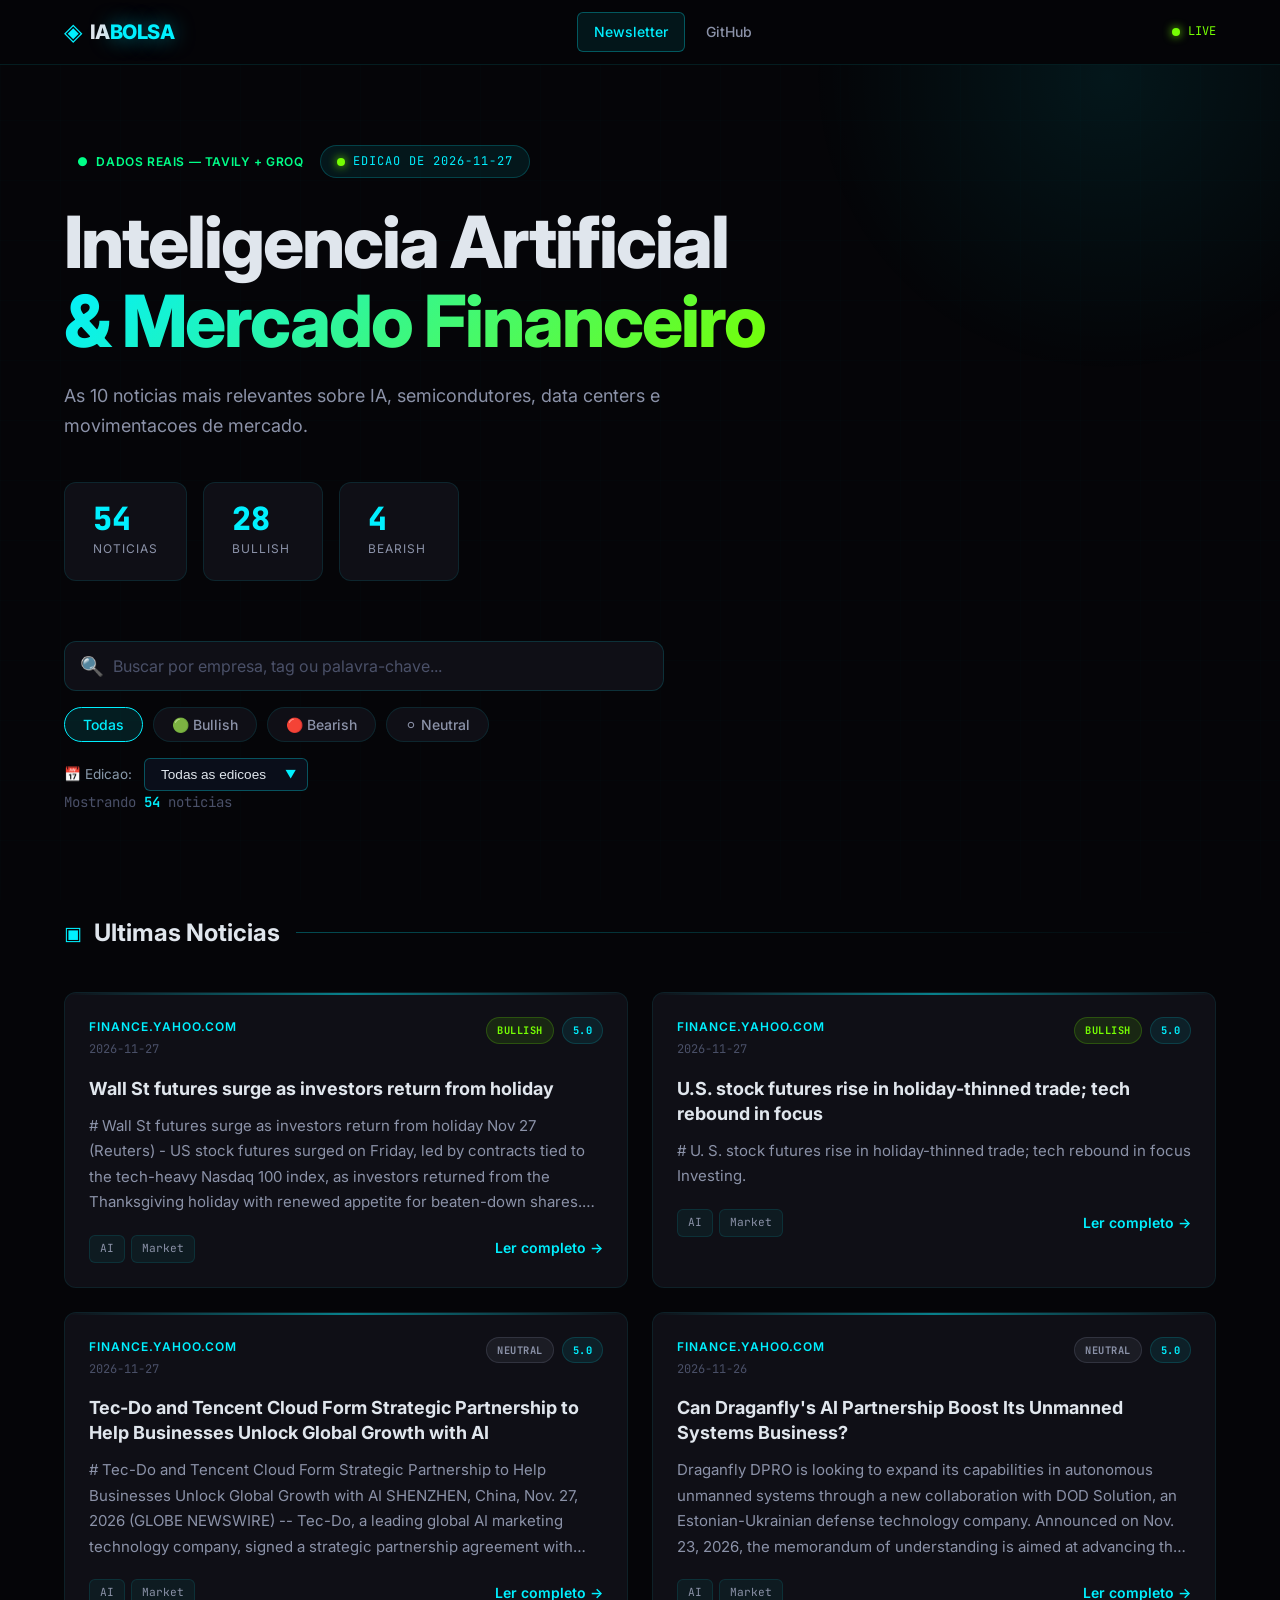
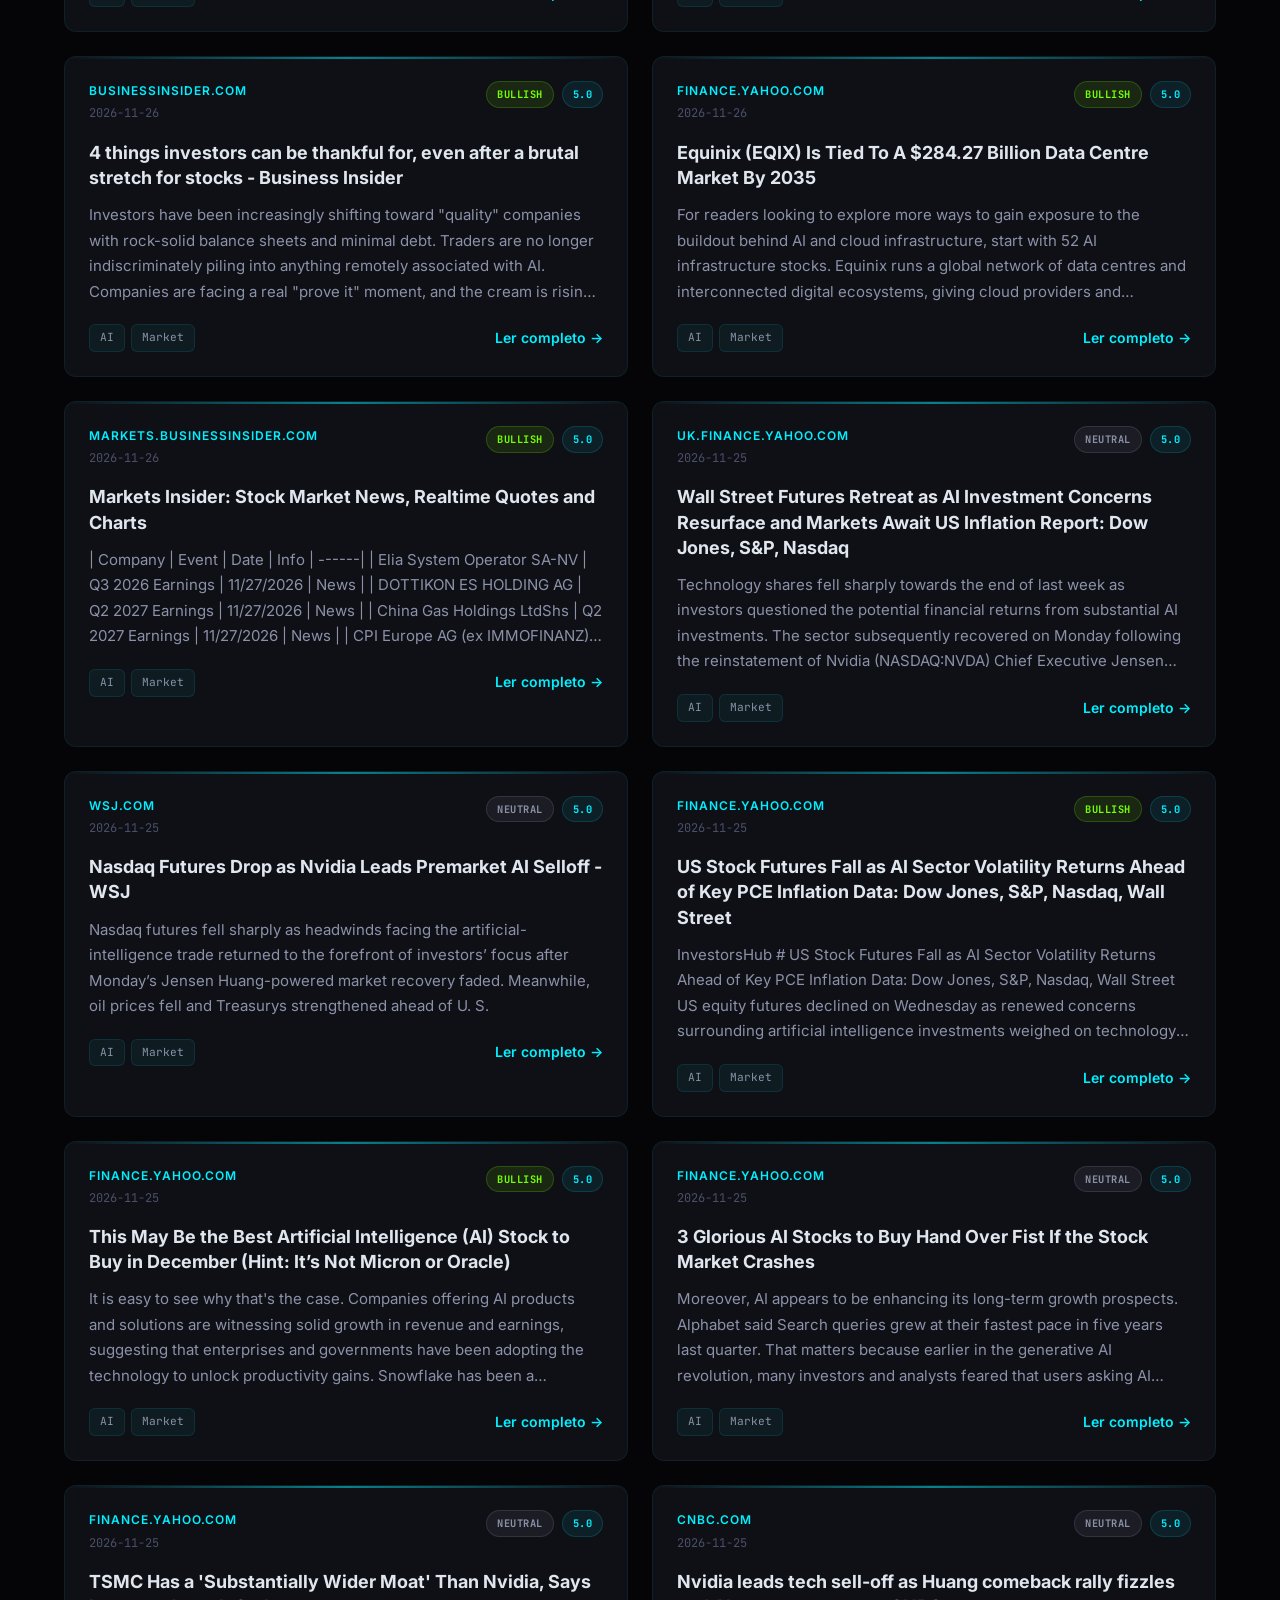
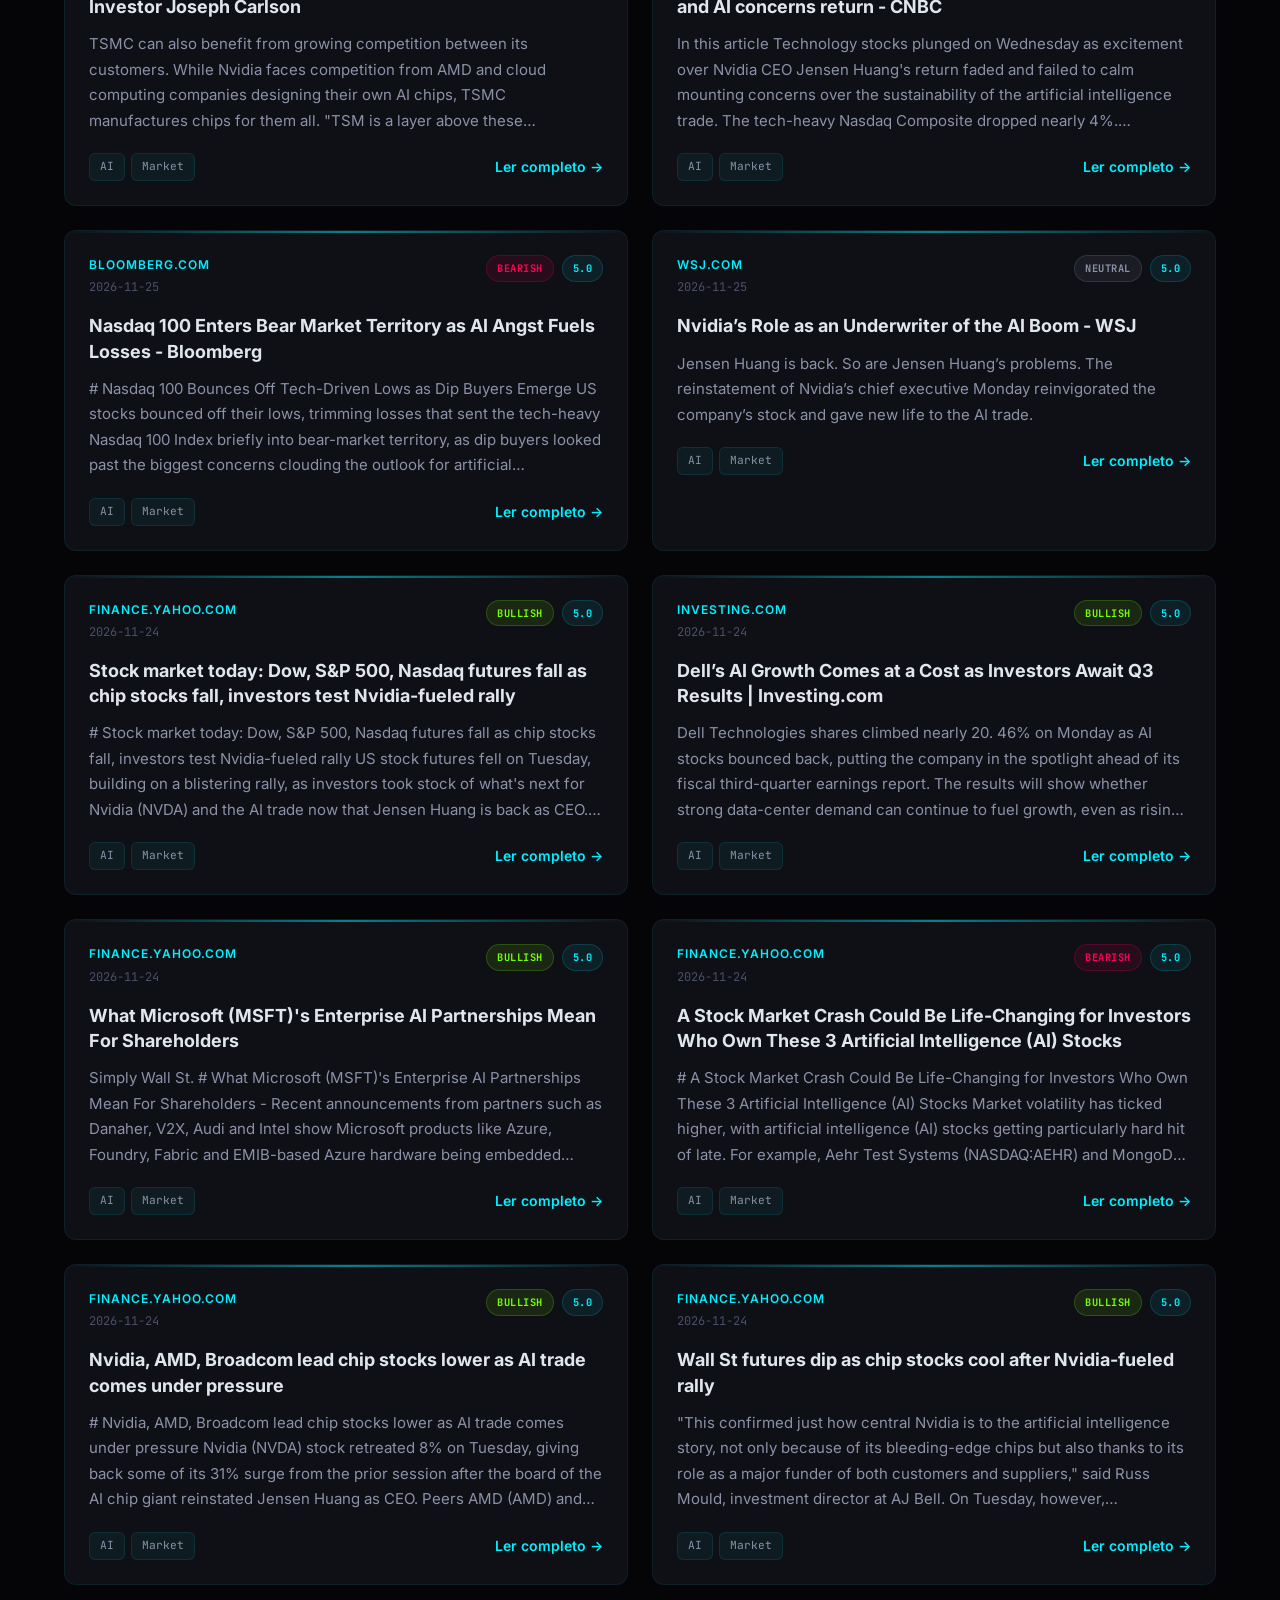
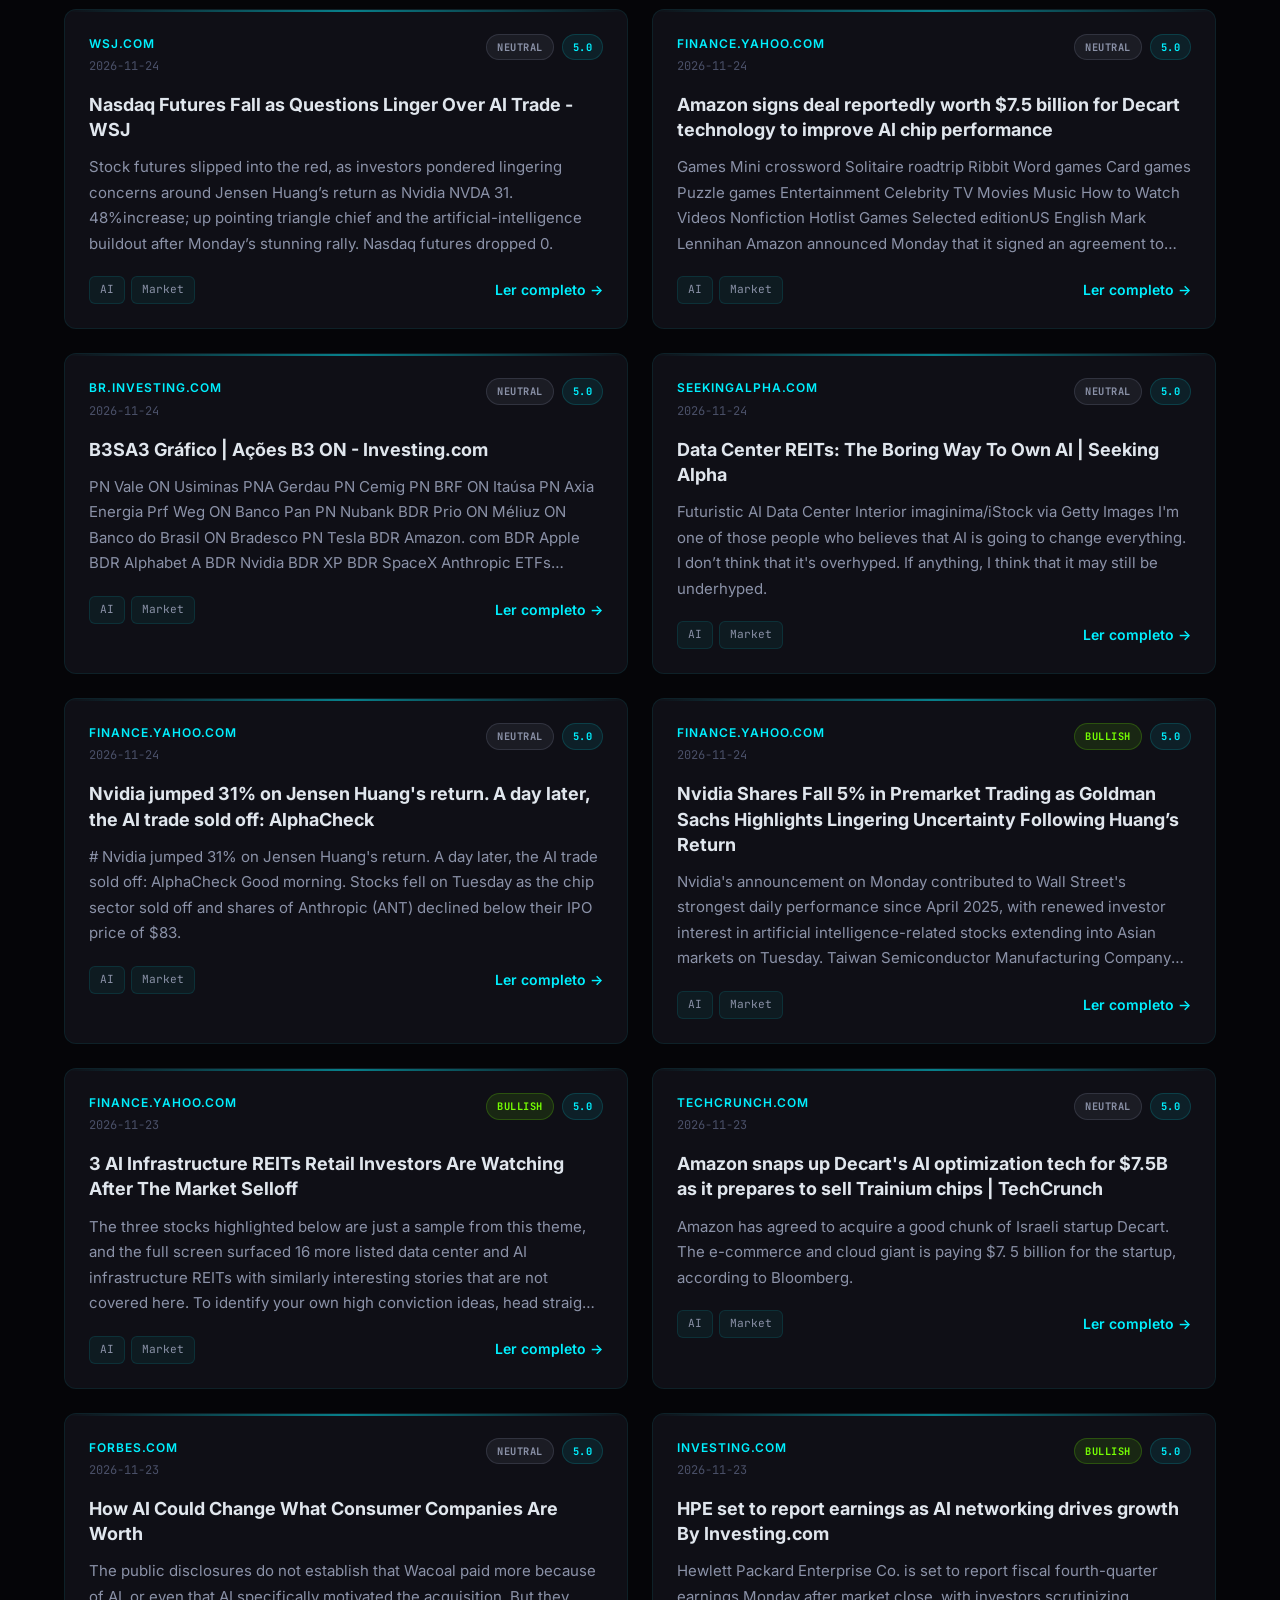
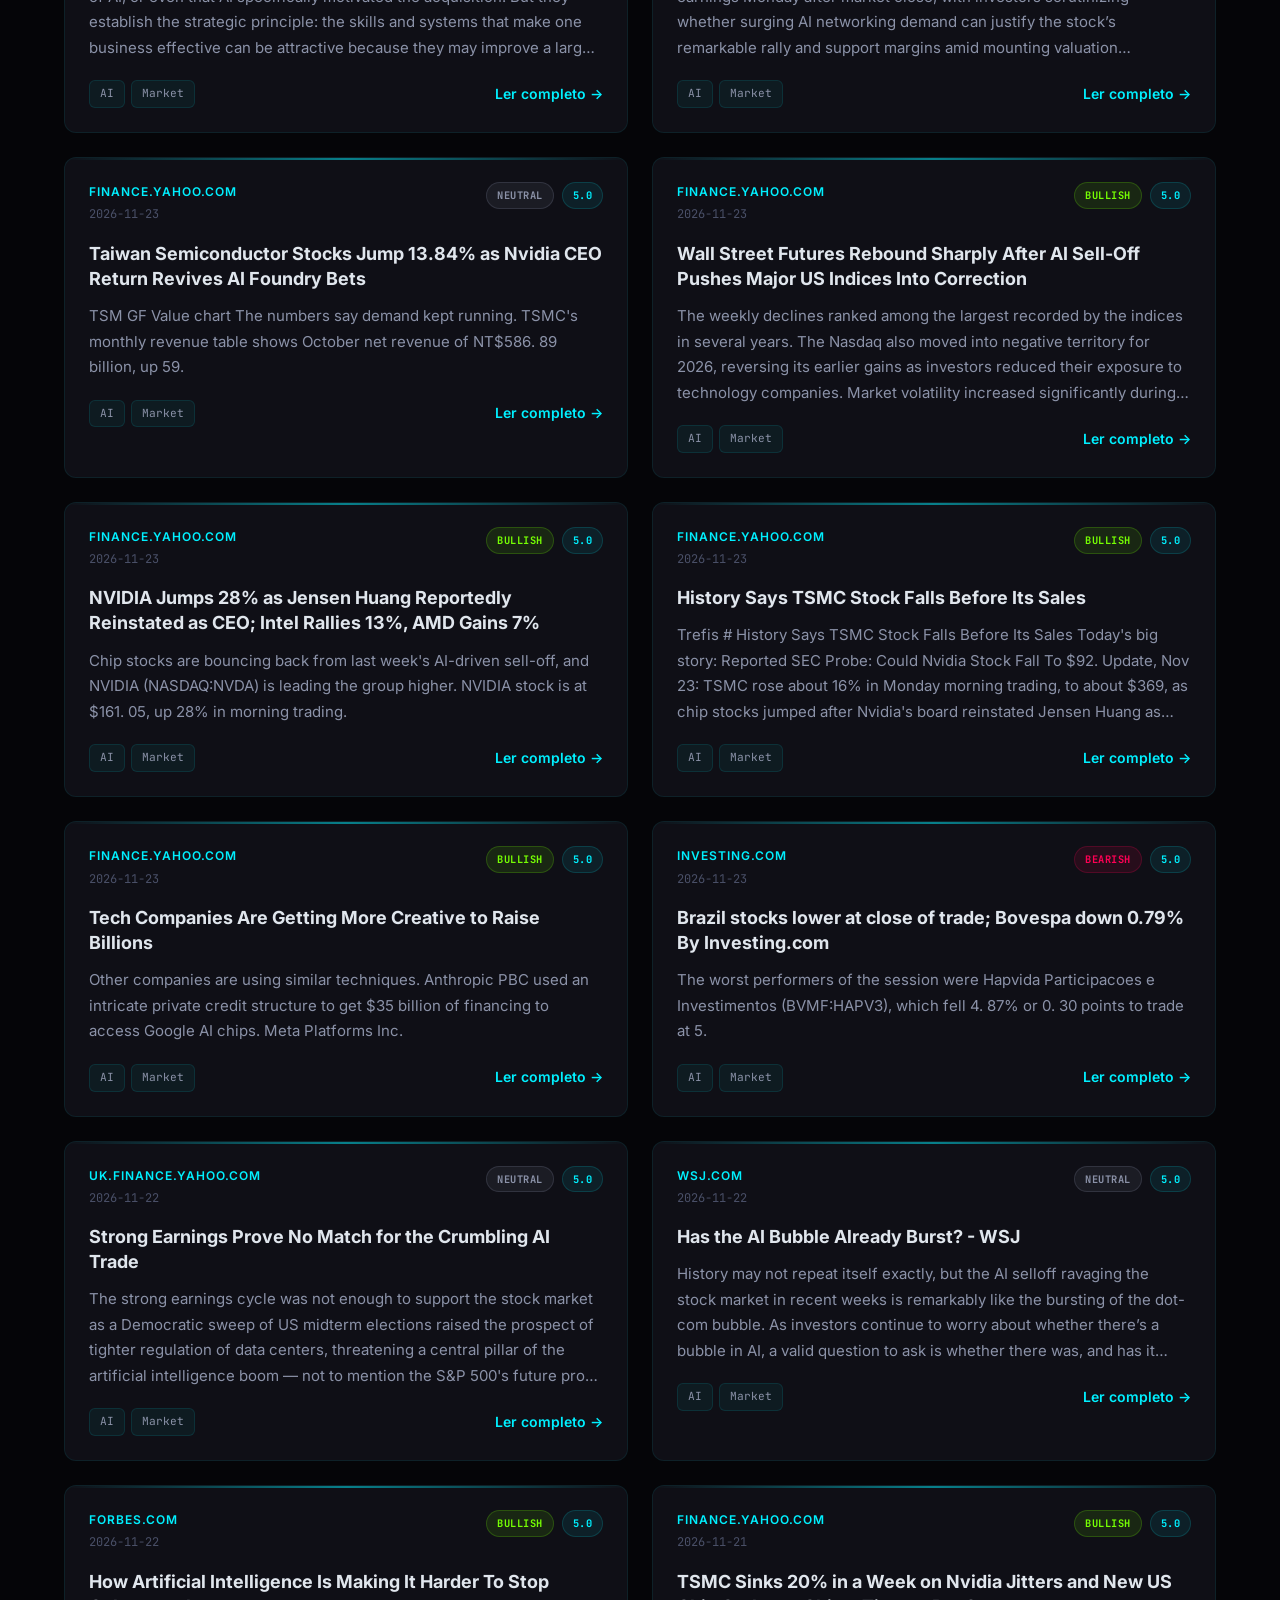
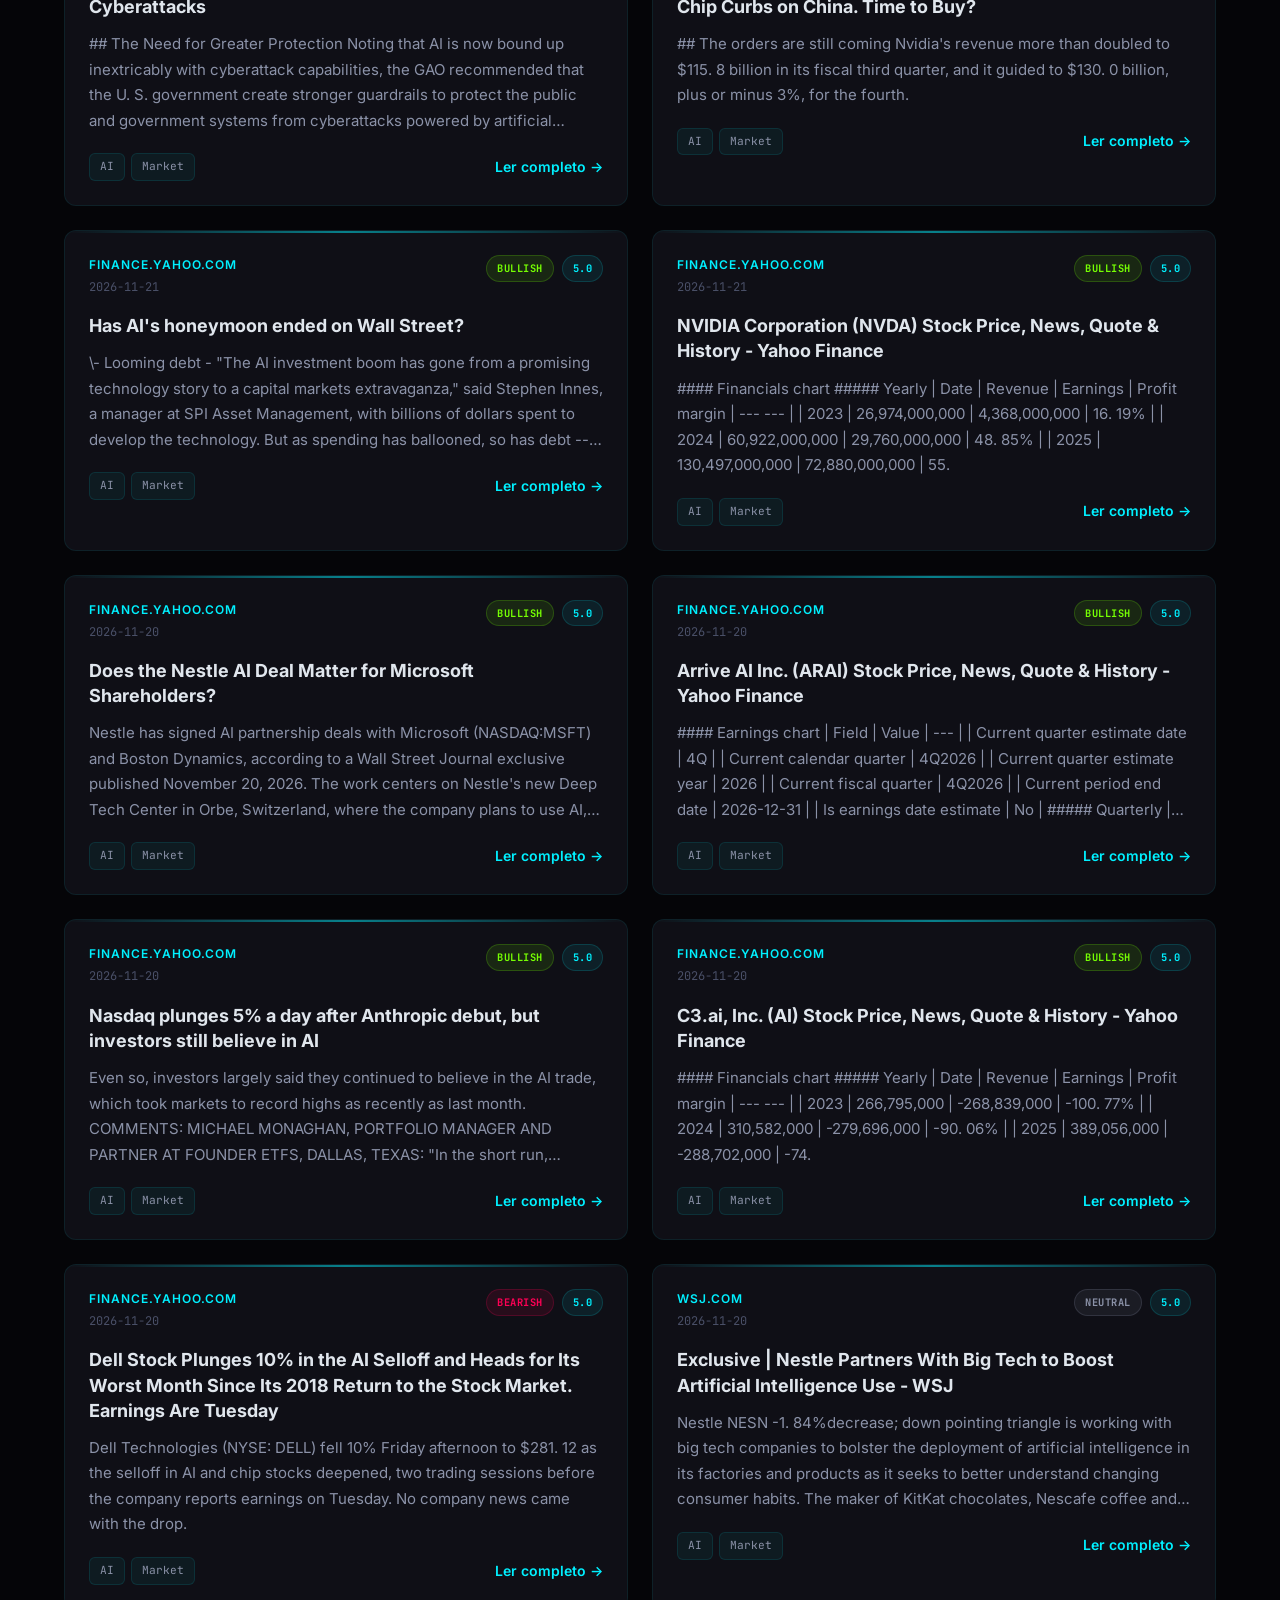
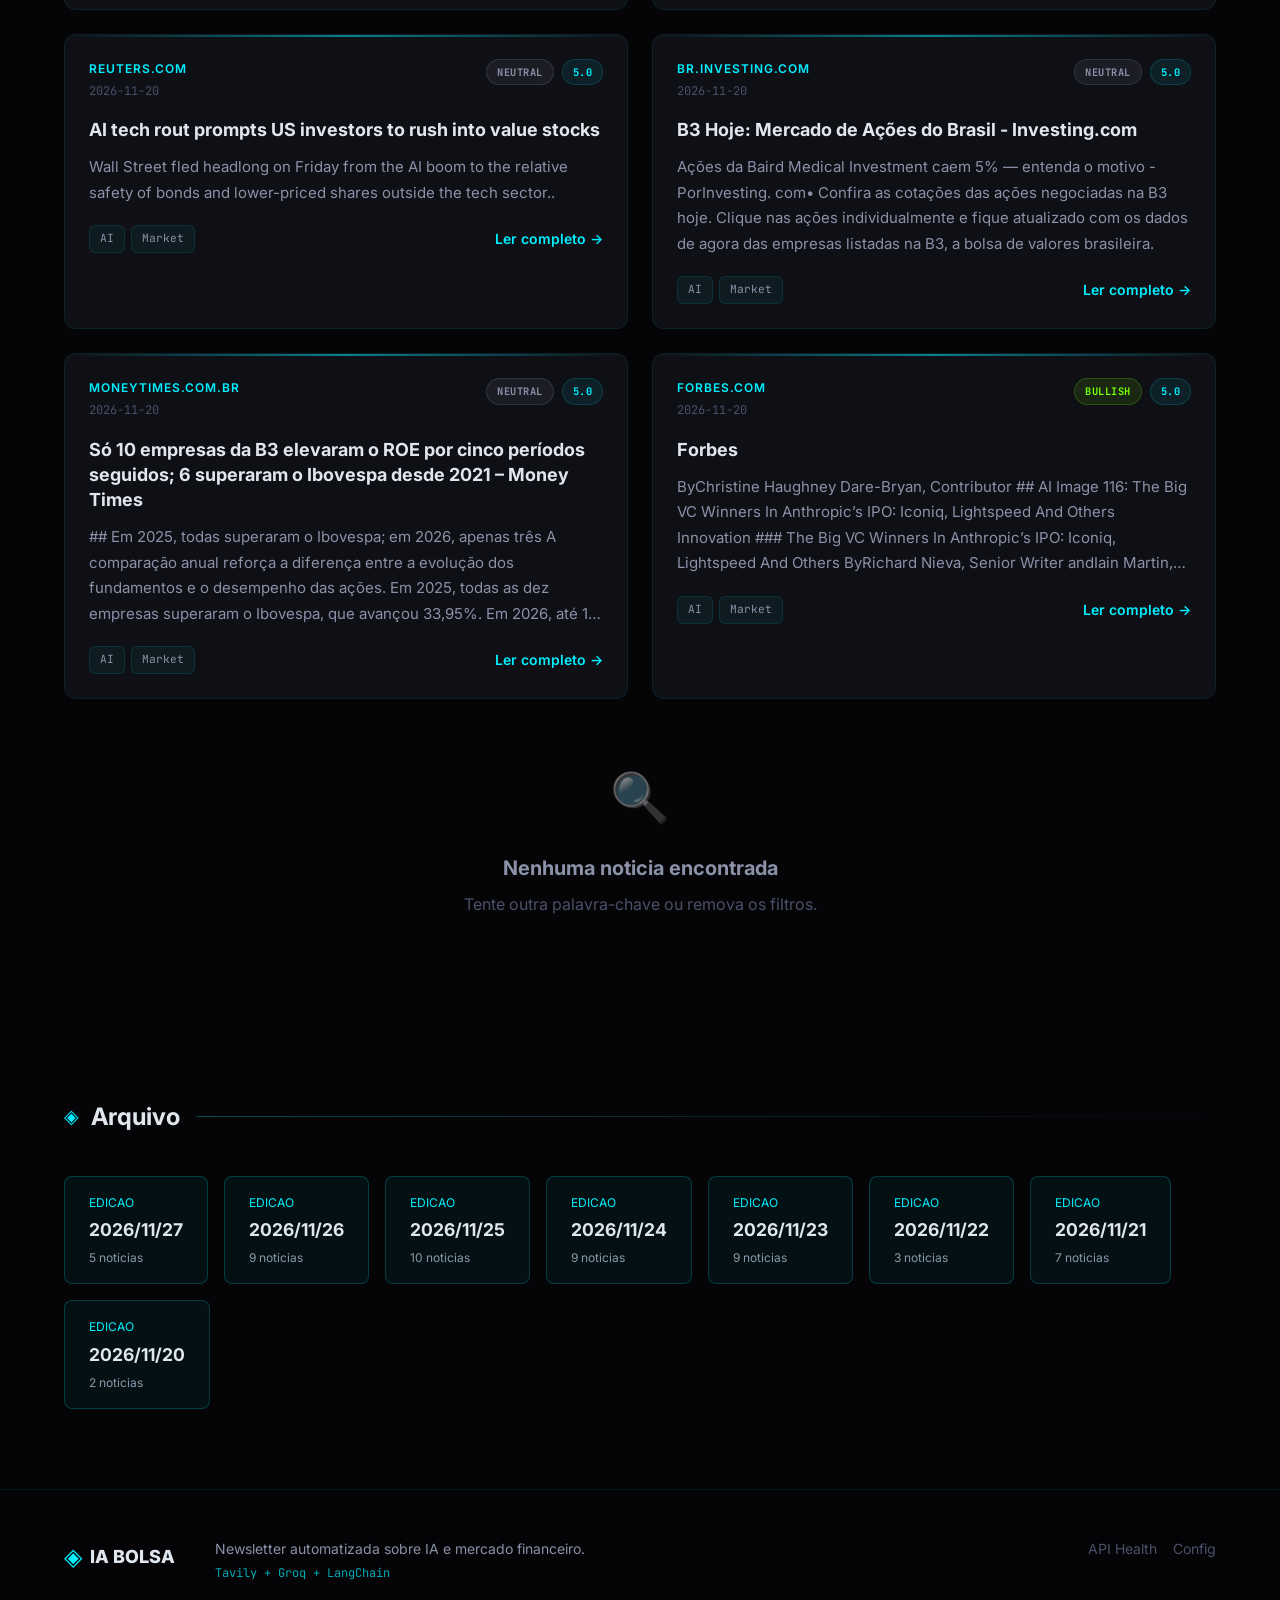
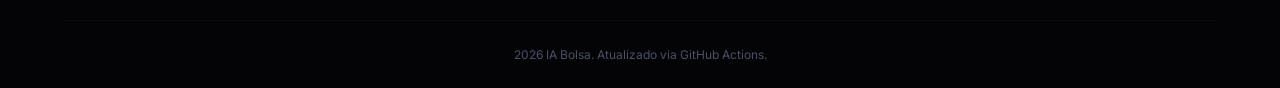
==== commit 2dbff71c: "update: newsletter 2026-11-27 [bot]" ====
--- a/index.html
+++ b/index.html
@@ -4,7 +4,7 @@
     <meta charset="UTF-8">
     <meta name="viewport" content="width=device-width, initial-scale=1.0">
     <meta name="description" content="Newsletter automatizada sobre IA e mercado financeiro.">
-    <title>Newsletter IA Bolsa — 2026-11-26</title>
+    <title>Newsletter IA Bolsa — 2026-11-27</title>
     
     <link rel="preconnect" href="https://fonts.googleapis.com">
     <link rel="preconnect" href="https://fonts.gstatic.com" crossorigin>
@@ -52,7 +52,7 @@
         </div>
         <div class="hero-badge">
             <span class="pulse-dot"></span>
-            <span>EDICAO DE 2026-11-26</span>
+            <span>EDICAO DE 2026-11-27</span>
         </div>
         <h1 class="hero-title">
             Inteligencia Artificial<br>
@@ -64,11 +64,11 @@
         </p>
         <div class="hero-stats">
             <div class="stat-card">
-                <span class="stat-value" id="stat-total">62</span>
+                <span class="stat-value" id="stat-total">54</span>
                 <span class="stat-label">Noticias</span>
             </div>
             <div class="stat-card">
-                <span class="stat-value" id="stat-bullish">32</span>
+                <span class="stat-value" id="stat-bullish">28</span>
                 <span class="stat-label">Bullish</span>
             </div>
             <div class="stat-card">
@@ -98,6 +98,8 @@
                 <select id="date-select" style="appearance:none;background:#0a0e1a;border:1px solid rgba(0,240,255,0.3);color:#e0e6ed;padding:0.5rem 2.5rem 0.5rem 1rem;border-radius:6px;font-size:0.85rem;cursor:pointer;min-width:140px;">
                     <option value="all">Todas as edicoes</option>
                     
+                    <option value="2026-11-27">2026/11/27</option>
+                    
                     <option value="2026-11-26">2026/11/26</option>
                     
                     <option value="2026-11-25">2026/11/25</option>
@@ -112,14 +114,12 @@
                     
                     <option value="2026-11-20">2026/11/20</option>
                     
-                    <option value="2026-11-19">2026/11/19</option>
-                    
                 </select>
                 <span style="position:absolute;right:0.75rem;top:50%;transform:translateY(-50%);pointer-events:none;color:#00f0ff;font-size:0.7rem;">▼</span>
             </div>
         </div>
         
-        <div class="results-count" id="results-count">Mostrando <span>62</span> noticias</div>
+        <div class="results-count" id="results-count">Mostrando <span>54</span> noticias</div>
     </div>
 </section>
 
@@ -136,6 +136,152 @@
         <div class="news-grid" id="news-grid">
             
             
+            <article class="news-card" data-sentimento="bullish" data-search="wall st futures surge as investors return from holiday # wall st futures surge as investors return from holiday
+
+nov 27 (reuters) - us stock futures surged on friday, led by contracts tied to the tech-heavy ‌nasdaq 100 index, as investors returned from the ‌thanksgiving holiday with renewed appetite for beaten-down shares. 
+
+wall streets main indexes have ​swung sharply this week after jensen huangs return as nvidia ceo and anthropics slide below its ipo price. 
+
+ai stocks have seesawed as investors weigh more attractive valuations against ‌persistent concerns about heavy ⁠spending on the technology. finance.yahoo.com ai market" data-edicao="2026-11-27">
+                <div class="card-glow"></div>
+                <div class="card-content">
+                    <div class="card-header">
+                        <div class="card-meta">
+                            <span class="card-source">finance.yahoo.com</span>
+                            <span class="card-date">2026-11-27</span>
+                        </div>
+                        <div class="card-badges">
+                            <span class="badge sentiment-badge sentiment-bullish">
+                                BULLISH
+                            </span>
+                            <span class="badge score-badge">
+                                5.0
+                            </span>
+                        </div>
+                    </div>
+
+                    <h3 class="card-title">
+                        <a href="https://finance.yahoo.com/markets/stocks/articles/wall-st-futures-surge-investors-073405748.html" target="_blank" rel="noopener">
+                            Wall St futures surge as investors return from holiday
+                        </a>
+                    </h3>
+
+                    <p class="card-summary"># Wall St futures surge as investors return from holiday
+
+Nov 27 (Reuters) - US stock futures surged on Friday, led by contracts tied to the tech-heavy ‌Nasdaq 100 index, as investors returned from the ‌Thanksgiving holiday with renewed appetite for beaten-down shares. 
+
+Wall Street's main indexes have ​swung sharply this week after Jensen Huang's return as Nvidia CEO and Anthropic's slide below its IPO price. 
+
+AI stocks have seesawed as investors weigh more attractive valuations against ‌persistent concerns about heavy ⁠spending on the technology.</p>
+
+                    <div class="card-footer">
+                        <div class="card-tags">
+                            
+                            <span class="tag">AI</span>
+                            
+                            <span class="tag">Market</span>
+                            
+                        </div>
+                        <a href="https://finance.yahoo.com/markets/stocks/articles/wall-st-futures-surge-investors-073405748.html" target="_blank" rel="noopener" class="card-link">
+                            Ler completo →
+                        </a>
+                    </div>
+                </div>
+            </article>
+            
+            
+            <article class="news-card" data-sentimento="bullish" data-search="u.s. stock futures rise in holiday-thinned trade; tech rebound in focus # u. s.  stock futures rise in holiday-thinned trade; tech rebound in focus
+
+investing. finance.yahoo.com ai market" data-edicao="2026-11-27">
+                <div class="card-glow"></div>
+                <div class="card-content">
+                    <div class="card-header">
+                        <div class="card-meta">
+                            <span class="card-source">finance.yahoo.com</span>
+                            <span class="card-date">2026-11-27</span>
+                        </div>
+                        <div class="card-badges">
+                            <span class="badge sentiment-badge sentiment-bullish">
+                                BULLISH
+                            </span>
+                            <span class="badge score-badge">
+                                5.0
+                            </span>
+                        </div>
+                    </div>
+
+                    <h3 class="card-title">
+                        <a href="https://finance.yahoo.com/markets/stocks/articles/u-stock-futures-rise-holiday-003122658.html" target="_blank" rel="noopener">
+                            U.S. stock futures rise in holiday-thinned trade; tech rebound in focus
+                        </a>
+                    </h3>
+
+                    <p class="card-summary"># U. S.  stock futures rise in holiday-thinned trade; tech rebound in focus
+
+Investing.</p>
+
+                    <div class="card-footer">
+                        <div class="card-tags">
+                            
+                            <span class="tag">AI</span>
+                            
+                            <span class="tag">Market</span>
+                            
+                        </div>
+                        <a href="https://finance.yahoo.com/markets/stocks/articles/u-stock-futures-rise-holiday-003122658.html" target="_blank" rel="noopener" class="card-link">
+                            Ler completo →
+                        </a>
+                    </div>
+                </div>
+            </article>
+            
+            
+            <article class="news-card" data-sentimento="neutral" data-search="tec-do and tencent cloud form strategic partnership to help businesses unlock global growth with ai # tec-do and tencent cloud form strategic partnership to help businesses unlock global growth with ai
+
+shenzhen, china, nov.  27, 2026 (globe newswire) -- tec-do, a leading global ai marketing technology company, signed a strategic partnership agreement with tencent cloud on november 26.  under the agreement, the companies will deepen collaboration on large ai models for marketing, computing resources and cloud infrastructure, model-as-a-service (maas), and the tencent workbuddy ai agent ecosystem. finance.yahoo.com ai market" data-edicao="2026-11-27">
+                <div class="card-glow"></div>
+                <div class="card-content">
+                    <div class="card-header">
+                        <div class="card-meta">
+                            <span class="card-source">finance.yahoo.com</span>
+                            <span class="card-date">2026-11-27</span>
+                        </div>
+                        <div class="card-badges">
+                            <span class="badge sentiment-badge sentiment-neutral">
+                                NEUTRAL
+                            </span>
+                            <span class="badge score-badge">
+                                5.0
+                            </span>
+                        </div>
+                    </div>
+
+                    <h3 class="card-title">
+                        <a href="https://finance.yahoo.com/technology/ai/articles/tec-tencent-cloud-form-strategic-000500902.html" target="_blank" rel="noopener">
+                            Tec-Do and Tencent Cloud Form Strategic Partnership to Help Businesses Unlock Global Growth with AI
+                        </a>
+                    </h3>
+
+                    <p class="card-summary"># Tec-Do and Tencent Cloud Form Strategic Partnership to Help Businesses Unlock Global Growth with AI
+
+SHENZHEN, China, Nov.  27, 2026 (GLOBE NEWSWIRE) -- Tec-Do, a leading global AI marketing technology company, signed a strategic partnership agreement with Tencent Cloud on November 26.  Under the agreement, the companies will deepen collaboration on large AI models for marketing, computing resources and cloud infrastructure, Model-as-a-Service (MaaS), and the Tencent WorkBuddy AI agent ecosystem.</p>
+
+                    <div class="card-footer">
+                        <div class="card-tags">
+                            
+                            <span class="tag">AI</span>
+                            
+                            <span class="tag">Market</span>
+                            
+                        </div>
+                        <a href="https://finance.yahoo.com/technology/ai/articles/tec-tencent-cloud-form-strategic-000500902.html" target="_blank" rel="noopener" class="card-link">
+                            Ler completo →
+                        </a>
+                    </div>
+                </div>
+            </article>
+            
+            
             <article class="news-card" data-sentimento="neutral" data-search="can draganflys ai partnership boost its unmanned systems business? draganfly dpro is looking to expand its capabilities in autonomous unmanned systems through a new collaboration with dod solution, an estonian-ukrainian defense technology company.  announced on nov.  23, 2026, the memorandum of understanding is aimed at advancing the integration of dod solutions onboard autonomy technology into selected draganfly unmanned systems. finance.yahoo.com ai market" data-edicao="2026-11-26">
                 <div class="card-glow"></div>
                 <div class="card-content">
@@ -213,6 +359,114 @@
                             
                         </div>
                         <a href="https://www.businessinsider.com/stock-market-investors-thankful-ai-anthropic-consumer-nvidia-memes-outlook-2026-11" target="_blank" rel="noopener" class="card-link">
+                            Ler completo →
+                        </a>
+                    </div>
+                </div>
+            </article>
+            
+            
+            <article class="news-card" data-sentimento="bullish" data-search="equinix (eqix) is tied to a $284.27 billion data centre market by 2035 for readers looking to explore more ways to gain exposure to the buildout behind ai and cloud infrastructure, start with 52 ai infrastructure stocks. 
+
+equinix runs a global network of data centres and interconnected digital ecosystems, giving cloud providers and enterprises physical sites where they can place and link their servers close to key users and partners.  with a market cap of $97. finance.yahoo.com ai market" data-edicao="2026-11-27">
+                <div class="card-glow"></div>
+                <div class="card-content">
+                    <div class="card-header">
+                        <div class="card-meta">
+                            <span class="card-source">finance.yahoo.com</span>
+                            <span class="card-date">2026-11-26</span>
+                        </div>
+                        <div class="card-badges">
+                            <span class="badge sentiment-badge sentiment-bullish">
+                                BULLISH
+                            </span>
+                            <span class="badge score-badge">
+                                5.0
+                            </span>
+                        </div>
+                    </div>
+
+                    <h3 class="card-title">
+                        <a href="https://finance.yahoo.com/technology/articles/equinix-eqix-tied-284-27-161635905.html" target="_blank" rel="noopener">
+                            Equinix (EQIX) Is Tied To A $284.27 Billion Data Centre Market By 2035
+                        </a>
+                    </h3>
+
+                    <p class="card-summary">For readers looking to explore more ways to gain exposure to the buildout behind AI and cloud infrastructure, start with 52 AI infrastructure stocks. 
+
+Equinix runs a global network of data centres and interconnected digital ecosystems, giving cloud providers and enterprises physical sites where they can place and link their servers close to key users and partners.  With a market cap of $97.</p>
+
+                    <div class="card-footer">
+                        <div class="card-tags">
+                            
+                            <span class="tag">AI</span>
+                            
+                            <span class="tag">Market</span>
+                            
+                        </div>
+                        <a href="https://finance.yahoo.com/technology/articles/equinix-eqix-tied-284-27-161635905.html" target="_blank" rel="noopener" class="card-link">
+                            Ler completo →
+                        </a>
+                    </div>
+                </div>
+            </article>
+            
+            
+            <article class="news-card" data-sentimento="bullish" data-search="markets insider: stock market news, realtime quotes and charts | company | event | date | info |
+------|
+| elia system operator sa-nv | q3 2026 earnings | 11/27/2026 | news |
+| dottikon es holding ag | q2 2027 earnings | 11/27/2026 | news |
+| china gas holdings ltdshs | q2 2027 earnings | 11/27/2026 | news |
+| cpi europe ag (ex immofinanz) | q3 2026 earnings | 11/27/2026 | news |
+| tiger brands ltdshs | q4 2026 earnings | 11/27/2026 | news |
+
+| u. s.  treasuries | price change | yield % | time |
+------|
+| u. markets.businessinsider.com ai market" data-edicao="2026-11-27">
+                <div class="card-glow"></div>
+                <div class="card-content">
+                    <div class="card-header">
+                        <div class="card-meta">
+                            <span class="card-source">markets.businessinsider.com</span>
+                            <span class="card-date">2026-11-26</span>
+                        </div>
+                        <div class="card-badges">
+                            <span class="badge sentiment-badge sentiment-bullish">
+                                BULLISH
+                            </span>
+                            <span class="badge score-badge">
+                                5.0
+                            </span>
+                        </div>
+                    </div>
+
+                    <h3 class="card-title">
+                        <a href="https://markets.businessinsider.com" target="_blank" rel="noopener">
+                            Markets Insider: Stock Market News, Realtime Quotes and Charts
+                        </a>
+                    </h3>
+
+                    <p class="card-summary">| Company | Event | Date | Info |
+------|
+| Elia System Operator SA-NV | Q3 2026 Earnings | 11/27/2026 | News |
+| DOTTIKON ES HOLDING AG | Q2 2027 Earnings | 11/27/2026 | News |
+| China Gas Holdings LtdShs | Q2 2027 Earnings | 11/27/2026 | News |
+| CPI Europe AG (ex IMMOFINANZ) | Q3 2026 Earnings | 11/27/2026 | News |
+| Tiger Brands LtdShs | Q4 2026 Earnings | 11/27/2026 | News |
+
+| U. S.  Treasuries | Price Change | Yield % | Time |
+------|
+| U.</p>
+
+                    <div class="card-footer">
+                        <div class="card-tags">
+                            
+                            <span class="tag">AI</span>
+                            
+                            <span class="tag">Market</span>
+                            
+                        </div>
+                        <a href="https://markets.businessinsider.com" target="_blank" rel="noopener" class="card-link">
                             Ler completo →
                         </a>
                     </div>
@@ -2619,602 +2873,6 @@
                             
                         </div>
                         <a href="https://www.forbes.com" target="_blank" rel="noopener" class="card-link">
-                            Ler completo →
-                        </a>
-                    </div>
-                </div>
-            </article>
-            
-            
-            <article class="news-card" data-sentimento="bullish" data-search="wall street futures rise as anthropic ipo revives interest in ai stocks: dow jones, s&p, nasdaq us stock futures pointed to a higher opening on thursday, with technology shares expected to lead gains following a strong market response to the initial public offering of artificial intelligence developer anthropic (nasdaq:ant). 
-
-nasdaq 100 futures surged 1. 9%, indicating renewed buying interest in technology stocks after several sessions of market weakness. finance.yahoo.com ai market" data-edicao="2026-11-19">
-                <div class="card-glow"></div>
-                <div class="card-content">
-                    <div class="card-header">
-                        <div class="card-meta">
-                            <span class="card-source">finance.yahoo.com</span>
-                            <span class="card-date">2026-11-19</span>
-                        </div>
-                        <div class="card-badges">
-                            <span class="badge sentiment-badge sentiment-bullish">
-                                BULLISH
-                            </span>
-                            <span class="badge score-badge">
-                                5.0
-                            </span>
-                        </div>
-                    </div>
-
-                    <h3 class="card-title">
-                        <a href="https://finance.yahoo.com/technology/ai/articles/wall-street-futures-rise-anthropic-141341565.html" target="_blank" rel="noopener">
-                            Wall Street Futures Rise as Anthropic IPO Revives Interest in AI Stocks: Dow Jones, S&P, Nasdaq
-                        </a>
-                    </h3>
-
-                    <p class="card-summary">US stock futures pointed to a higher opening on Thursday, with technology shares expected to lead gains following a strong market response to the initial public offering of artificial intelligence developer Anthropic (NASDAQ:ANT). 
-
-Nasdaq 100 futures surged 1. 9%, indicating renewed buying interest in technology stocks after several sessions of market weakness.</p>
-
-                    <div class="card-footer">
-                        <div class="card-tags">
-                            
-                            <span class="tag">AI</span>
-                            
-                            <span class="tag">Market</span>
-                            
-                        </div>
-                        <a href="https://finance.yahoo.com/technology/ai/articles/wall-street-futures-rise-anthropic-141341565.html" target="_blank" rel="noopener" class="card-link">
-                            Ler completo →
-                        </a>
-                    </div>
-                </div>
-            </article>
-            
-            
-            <article class="news-card" data-sentimento="bullish" data-search="palo alto stock surges as all signs point to how important cybersecurity is in the ai age - cnbc announced that it will acquire applied compute for $4. 5 billion, in an all-stock transaction that is expected to close in the fiscal 2027 third quarter.  applied compute helps with the post-training and inference phase of open-weight ai models. cnbc.com ai market" data-edicao="2026-11-19">
-                <div class="card-glow"></div>
-                <div class="card-content">
-                    <div class="card-header">
-                        <div class="card-meta">
-                            <span class="card-source">cnbc.com</span>
-                            <span class="card-date">2026-11-19</span>
-                        </div>
-                        <div class="card-badges">
-                            <span class="badge sentiment-badge sentiment-bullish">
-                                BULLISH
-                            </span>
-                            <span class="badge score-badge">
-                                5.0
-                            </span>
-                        </div>
-                    </div>
-
-                    <h3 class="card-title">
-                        <a href="https://www.cnbc.com/investingclub/2026/11/18/palo-alto-surges-as-all-signs-point-to-cybersecurity-need-in-the-ai-age.html" target="_blank" rel="noopener">
-                            Palo Alto stock surges as all signs point to how important cybersecurity is in the AI age - CNBC
-                        </a>
-                    </h3>
-
-                    <p class="card-summary">announced that it will acquire Applied Compute for $4. 5 billion, in an all-stock transaction that is expected to close in the fiscal 2027 third quarter.  Applied Compute helps with the post-training and inference phase of open-weight AI models.</p>
-
-                    <div class="card-footer">
-                        <div class="card-tags">
-                            
-                            <span class="tag">AI</span>
-                            
-                            <span class="tag">Market</span>
-                            
-                        </div>
-                        <a href="https://www.cnbc.com/investingclub/2026/11/18/palo-alto-surges-as-all-signs-point-to-cybersecurity-need-in-the-ai-age.html" target="_blank" rel="noopener" class="card-link">
-                            Ler completo →
-                        </a>
-                    </div>
-                </div>
-            </article>
-            
-            
-            <article class="news-card" data-sentimento="bullish" data-search="stocks surge as investors gear up for anthropic’s hugely hyped trading debut - business insider in many respects this ipo may mark a turning point in the ai space.  the recent weakness of the infrastructure and semiconductor public companies could be understood as the market moving on from the early cycle of investment in compute at any cost, gavin ezekowitz, the chief investment officer at bfa global investors, wrote in a note on thursday.  the firm first invested in anthropic when the claude parent was valued at $17 billion. businessinsider.com ai market" data-edicao="2026-11-19">
-                <div class="card-glow"></div>
-                <div class="card-content">
-                    <div class="card-header">
-                        <div class="card-meta">
-                            <span class="card-source">businessinsider.com</span>
-                            <span class="card-date">2026-11-19</span>
-                        </div>
-                        <div class="card-badges">
-                            <span class="badge sentiment-badge sentiment-bullish">
-                                BULLISH
-                            </span>
-                            <span class="badge score-badge">
-                                5.0
-                            </span>
-                        </div>
-                    </div>
-
-                    <h3 class="card-title">
-                        <a href="https://www.businessinsider.com/stock-market-today-tech-rally-anthropic-stock-trading-2026-11" target="_blank" rel="noopener">
-                            Stocks surge as investors gear up for Anthropic’s hugely hyped trading debut - Business Insider
-                        </a>
-                    </h3>
-
-                    <p class="card-summary">"In many respects this IPO may mark a turning point in the AI space.  The recent weakness of the infrastructure and semiconductor public companies could be understood as the market moving on from the early cycle of investment in compute at any cost," Gavin Ezekowitz, the chief investment officer at BFA Global Investors, wrote in a note on Thursday.  The firm first invested in Anthropic when the Claude parent was valued at $17 billion.</p>
-
-                    <div class="card-footer">
-                        <div class="card-tags">
-                            
-                            <span class="tag">AI</span>
-                            
-                            <span class="tag">Market</span>
-                            
-                        </div>
-                        <a href="https://www.businessinsider.com/stock-market-today-tech-rally-anthropic-stock-trading-2026-11" target="_blank" rel="noopener" class="card-link">
-                            Ler completo →
-                        </a>
-                    </div>
-                </div>
-            </article>
-            
-            
-            <article class="news-card" data-sentimento="bullish" data-search="anthropic is ready for its ipo. three analysts see huge gains for the stock - cnbc anthropic will begin trading in public markets thursday, and three analysts are already calling for sharp gains ahead.  wolfe research initiated coverage of the artificial intelligence stock with an outperform rating.  it also put a $135 target on shares, nearly 63% above the level at which shares were priced. cnbc.com ai market" data-edicao="2026-11-19">
-                <div class="card-glow"></div>
-                <div class="card-content">
-                    <div class="card-header">
-                        <div class="card-meta">
-                            <span class="card-source">cnbc.com</span>
-                            <span class="card-date">2026-11-19</span>
-                        </div>
-                        <div class="card-badges">
-                            <span class="badge sentiment-badge sentiment-bullish">
-                                BULLISH
-                            </span>
-                            <span class="badge score-badge">
-                                5.0
-                            </span>
-                        </div>
-                    </div>
-
-                    <h3 class="card-title">
-                        <a href="https://www.cnbc.com/2026/11/19/anthropic-is-ready-for-its-ipo-three-analysts-see-huge-gains-for-the-stock.html" target="_blank" rel="noopener">
-                            Anthropic is ready for its IPO. Three analysts see huge gains for the stock - CNBC
-                        </a>
-                    </h3>
-
-                    <p class="card-summary">Anthropic will begin trading in public markets Thursday, and three analysts are already calling for sharp gains ahead.  Wolfe Research initiated coverage of the artificial intelligence stock with an outperform rating.  It also put a $135 target on shares, nearly 63% above the level at which shares were priced.</p>
-
-                    <div class="card-footer">
-                        <div class="card-tags">
-                            
-                            <span class="tag">AI</span>
-                            
-                            <span class="tag">Market</span>
-                            
-                        </div>
-                        <a href="https://www.cnbc.com/2026/11/19/anthropic-is-ready-for-its-ipo-three-analysts-see-huge-gains-for-the-stock.html" target="_blank" rel="noopener" class="card-link">
-                            Ler completo →
-                        </a>
-                    </div>
-                </div>
-            </article>
-            
-            
-            <article class="news-card" data-sentimento="bullish" data-search="stocks making the biggest moves premarket: palo alto networks, take-two interactive, everpure, walmart & more - cnbc palo alto networks popped in early trading thursday, boosted by quarterly results that beat analyst expectations.  data storage name everpure also got a boost after it lifted its fiscal-year outlook. 
-
-follow along as cnbc covers the biggest stock market moves of the day. cnbc.com ai market" data-edicao="2026-11-19">
-                <div class="card-glow"></div>
-                <div class="card-content">
-                    <div class="card-header">
-                        <div class="card-meta">
-                            <span class="card-source">cnbc.com</span>
-                            <span class="card-date">2026-11-19</span>
-                        </div>
-                        <div class="card-badges">
-                            <span class="badge sentiment-badge sentiment-bullish">
-                                BULLISH
-                            </span>
-                            <span class="badge score-badge">
-                                5.0
-                            </span>
-                        </div>
-                    </div>
-
-                    <h3 class="card-title">
-                        <a href="https://www.cnbc.com/2026/11/19/stocks-moving-the-most-today-live-updates.html" target="_blank" rel="noopener">
-                            Stocks making the biggest moves premarket: Palo Alto Networks, Take-Two Interactive, Everpure, Walmart & more - CNBC
-                        </a>
-                    </h3>
-
-                    <p class="card-summary">Palo Alto Networks popped in early trading Thursday, boosted by quarterly results that beat analyst expectations.  Data storage name Everpure also got a boost after it lifted its fiscal-year outlook. 
-
-Follow along as CNBC covers the biggest stock market moves of the day.</p>
-
-                    <div class="card-footer">
-                        <div class="card-tags">
-                            
-                            <span class="tag">AI</span>
-                            
-                            <span class="tag">Market</span>
-                            
-                        </div>
-                        <a href="https://www.cnbc.com/2026/11/19/stocks-moving-the-most-today-live-updates.html" target="_blank" rel="noopener" class="card-link">
-                            Ler completo →
-                        </a>
-                    </div>
-                </div>
-            </article>
-            
-            
-            <article class="news-card" data-sentimento="bullish" data-search="a tech fund manager sold nvidia before the drama. here’s why it won’t buy the dip. - business insider nvidia delivered blockbuster earnings this week, but a technology-focused fund manager that sold the stock before its leadership crisis still will not buy the dip. 
-
-it has become very political, marcel oldenkott, a managing director and co-chief investment officer of berlin-based bit capital, told business insider. 
-
-nvidias shares fell 3% on wednesday after the report and are now down over one-third from their october record, as investors weigh concerns about ai spending, china sales, and the companys leadership. businessinsider.com ai market" data-edicao="2026-11-19">
-                <div class="card-glow"></div>
-                <div class="card-content">
-                    <div class="card-header">
-                        <div class="card-meta">
-                            <span class="card-source">businessinsider.com</span>
-                            <span class="card-date">2026-11-19</span>
-                        </div>
-                        <div class="card-badges">
-                            <span class="badge sentiment-badge sentiment-bullish">
-                                BULLISH
-                            </span>
-                            <span class="badge score-badge">
-                                5.0
-                            </span>
-                        </div>
-                    </div>
-
-                    <h3 class="card-title">
-                        <a href="https://www.businessinsider.com/nvidia-nvda-stock-price-jensen-huang-bit-capital-valuation-outlook-2026-11" target="_blank" rel="noopener">
-                            A tech fund manager sold Nvidia before the drama. Here’s why it won’t buy the dip. - Business Insider
-                        </a>
-                    </h3>
-
-                    <p class="card-summary">Nvidia delivered blockbuster earnings this week, but a technology-focused fund manager that sold the stock before its leadership crisis still will not buy the dip. 
-
-"It has become very political," Marcel Oldenkott, a managing director and co-chief investment officer of Berlin-based BIT Capital, told Business Insider. 
-
-Nvidia's shares fell 3% on Wednesday after the report and are now down over one-third from their October record, as investors weigh concerns about AI spending, China sales, and the company's leadership.</p>
-
-                    <div class="card-footer">
-                        <div class="card-tags">
-                            
-                            <span class="tag">AI</span>
-                            
-                            <span class="tag">Market</span>
-                            
-                        </div>
-                        <a href="https://www.businessinsider.com/nvidia-nvda-stock-price-jensen-huang-bit-capital-valuation-outlook-2026-11" target="_blank" rel="noopener" class="card-link">
-                            Ler completo →
-                        </a>
-                    </div>
-                </div>
-            </article>
-            
-            
-            <article class="news-card" data-sentimento="neutral" data-search="jensen huang stepped away from nvidia. the stock has crashed. instead of rushing to buy the dip, here are 2 ai stocks down more than 15% to buy instead. ## taiwan semis global dominance
-
-the key manufacturer of nvidias computer chips is taiwan semiconductor manufacturing (nyse:tsm).  it has the leading market share in building advanced computer chips used in ai, and has factories centered in taiwan, with new hubs being built in japan and the united states.  the stock is down 16% over the past three months. finance.yahoo.com ai market" data-edicao="2026-11-20">
-                <div class="card-glow"></div>
-                <div class="card-content">
-                    <div class="card-header">
-                        <div class="card-meta">
-                            <span class="card-source">finance.yahoo.com</span>
-                            <span class="card-date">2026-11-19</span>
-                        </div>
-                        <div class="card-badges">
-                            <span class="badge sentiment-badge sentiment-neutral">
-                                NEUTRAL
-                            </span>
-                            <span class="badge score-badge">
-                                5.0
-                            </span>
-                        </div>
-                    </div>
-
-                    <h3 class="card-title">
-                        <a href="https://finance.yahoo.com/markets/stocks/articles/jensen-huang-stepped-away-nvidia-152702121.html" target="_blank" rel="noopener">
-                            Jensen Huang Stepped Away From Nvidia. The Stock Has Crashed. Instead of Rushing to Buy the Dip, Here Are 2 AI Stocks Down More Than 15% to Buy Instead.
-                        </a>
-                    </h3>
-
-                    <p class="card-summary">## Taiwan Semi's global dominance
-
-The key manufacturer of Nvidia's computer chips is Taiwan Semiconductor Manufacturing (NYSE:TSM).  It has the leading market share in building advanced computer chips used in AI, and has factories centered in Taiwan, with new hubs being built in Japan and the United States.  The stock is down 16% over the past three months.</p>
-
-                    <div class="card-footer">
-                        <div class="card-tags">
-                            
-                            <span class="tag">AI</span>
-                            
-                            <span class="tag">Market</span>
-                            
-                        </div>
-                        <a href="https://finance.yahoo.com/markets/stocks/articles/jensen-huang-stepped-away-nvidia-152702121.html" target="_blank" rel="noopener" class="card-link">
-                            Ler completo →
-                        </a>
-                    </div>
-                </div>
-            </article>
-            
-            
-            <article class="news-card" data-sentimento="bullish" data-search="3 dirt cheap artificial intelligence (ai) stocks to load up on before 2027 in the third quarter, alphabets total revenue came in at $127. 6 billion, up 25% year over year.  the companys google cloud sales were $30. finance.yahoo.com ai market" data-edicao="2026-11-20">
-                <div class="card-glow"></div>
-                <div class="card-content">
-                    <div class="card-header">
-                        <div class="card-meta">
-                            <span class="card-source">finance.yahoo.com</span>
-                            <span class="card-date">2026-11-19</span>
-                        </div>
-                        <div class="card-badges">
-                            <span class="badge sentiment-badge sentiment-bullish">
-                                BULLISH
-                            </span>
-                            <span class="badge score-badge">
-                                5.0
-                            </span>
-                        </div>
-                    </div>
-
-                    <h3 class="card-title">
-                        <a href="https://finance.yahoo.com/technology/ai/articles/3-dirt-cheap-artificial-intelligence-193402259.html" target="_blank" rel="noopener">
-                            3 Dirt Cheap Artificial Intelligence (AI) Stocks to Load Up on Before 2027
-                        </a>
-                    </h3>
-
-                    <p class="card-summary">In the third quarter, Alphabet's total revenue came in at $127. 6 billion, up 25% year over year.  The company's Google Cloud sales were $30.</p>
-
-                    <div class="card-footer">
-                        <div class="card-tags">
-                            
-                            <span class="tag">AI</span>
-                            
-                            <span class="tag">Market</span>
-                            
-                        </div>
-                        <a href="https://finance.yahoo.com/technology/ai/articles/3-dirt-cheap-artificial-intelligence-193402259.html" target="_blank" rel="noopener" class="card-link">
-                            Ler completo →
-                        </a>
-                    </div>
-                </div>
-            </article>
-            
-            
-            <article class="news-card" data-sentimento="bullish" data-search="the path to a year-end stock rally looks clearer after anthropic yet a blockbuster reception to anthropic pbcs initial public offering, with shares already rallying in gray market trading, could be a sign of changing sentiment.  investors are also confident that the economic and earnings outlook remains robust enough to drive stocks back toward record highs.  oil prices have already dropped 20% in november, while a reassuring outlook from nvidia corp. finance.yahoo.com ai market" data-edicao="2026-11-20">
-                <div class="card-glow"></div>
-                <div class="card-content">
-                    <div class="card-header">
-                        <div class="card-meta">
-                            <span class="card-source">finance.yahoo.com</span>
-                            <span class="card-date">2026-11-19</span>
-                        </div>
-                        <div class="card-badges">
-                            <span class="badge sentiment-badge sentiment-bullish">
-                                BULLISH
-                            </span>
-                            <span class="badge score-badge">
-                                5.0
-                            </span>
-                        </div>
-                    </div>
-
-                    <h3 class="card-title">
-                        <a href="https://finance.yahoo.com/markets/stocks/articles/path-end-stock-rally-looks-072124546.html" target="_blank" rel="noopener">
-                            The Path to a Year-End Stock Rally Looks Clearer After Anthropic
-                        </a>
-                    </h3>
-
-                    <p class="card-summary">Yet a blockbuster reception to Anthropic PBC's initial public offering, with shares already rallying in gray market trading, could be a sign of changing sentiment.  Investors are also confident that the economic and earnings outlook remains robust enough to drive stocks back toward record highs.  Oil prices have already dropped 20% in November, while a reassuring outlook from Nvidia Corp.</p>
-
-                    <div class="card-footer">
-                        <div class="card-tags">
-                            
-                            <span class="tag">AI</span>
-                            
-                            <span class="tag">Market</span>
-                            
-                        </div>
-                        <a href="https://finance.yahoo.com/markets/stocks/articles/path-end-stock-rally-looks-072124546.html" target="_blank" rel="noopener" class="card-link">
-                            Ler completo →
-                        </a>
-                    </div>
-                </div>
-            </article>
-            
-            
-            <article class="news-card" data-sentimento="neutral" data-search="ibovespa hoje: acompanhe em tempo real a bolsa de valores na maior estreia já registrada, após ampliar sua oferta, avaliando a fabricante do chatbot claude em us$1,5 trilhão, em uma operação que desafia as preocupações sobre o setor de ia e as perspectivas de captação de recursos no setor de tecnologia.  (reuters) [. ] relacionados a despesas de capital e financiamento por dívida, não mudaram — e provavelmente não mudarão tão cedo. infomoney.com.br ai market" data-edicao="2026-11-20">
-                <div class="card-glow"></div>
-                <div class="card-content">
-                    <div class="card-header">
-                        <div class="card-meta">
-                            <span class="card-source">infomoney.com.br</span>
-                            <span class="card-date">2026-11-19</span>
-                        </div>
-                        <div class="card-badges">
-                            <span class="badge sentiment-badge sentiment-neutral">
-                                NEUTRAL
-                            </span>
-                            <span class="badge score-badge">
-                                5.0
-                            </span>
-                        </div>
-                    </div>
-
-                    <h3 class="card-title">
-                        <a href="https://www.infomoney.com.br/mercados/ibovespa-hoje-bolsa-de-valores-ao-vivo-19112026" target="_blank" rel="noopener">
-                            Ibovespa hoje: acompanhe em tempo real a Bolsa de Valores
-                        </a>
-                    </h3>
-
-                    <p class="card-summary">na maior estreia já registrada, após ampliar sua oferta, avaliando a fabricante do chatbot Claude em US$1,5 trilhão, em uma operação que desafia as preocupações sobre o setor de IA e as perspectivas de captação de recursos no setor de tecnologia.  (Reuters) [. ] relacionados a despesas de capital e financiamento por dívida, não mudaram — e provavelmente não mudarão tão cedo.</p>
-
-                    <div class="card-footer">
-                        <div class="card-tags">
-                            
-                            <span class="tag">AI</span>
-                            
-                            <span class="tag">Market</span>
-                            
-                        </div>
-                        <a href="https://www.infomoney.com.br/mercados/ibovespa-hoje-bolsa-de-valores-ao-vivo-19112026" target="_blank" rel="noopener" class="card-link">
-                            Ler completo →
-                        </a>
-                    </div>
-                </div>
-            </article>
-            
-            
-            <article class="news-card" data-sentimento="neutral" data-search="stocks plunge as investors take cover amid growing uncertainty the slump has set off a scramble of headline searching as people scour the wires to find the most negative sounding news flash, adam crisafulli, an analyst at vital knowledge, said in a research note.  people just dont have much enthusiasm for this market, and rallies tend to bring out sellers instead of chasers (there is still a lot of hesitation when it comes to being long ai-linked names, especially picks-and-shovels, and the defensive stuff is quite extended after the recent rally). 
-
-for weeks, investors have fretted about the financial strength of the ai sector amid concerns that the torrent of capital pouring into data centers may not deliver the productivity and profit growth companies are counting on. finance.yahoo.com ai market" data-edicao="2026-11-20">
-                <div class="card-glow"></div>
-                <div class="card-content">
-                    <div class="card-header">
-                        <div class="card-meta">
-                            <span class="card-source">finance.yahoo.com</span>
-                            <span class="card-date">2026-11-19</span>
-                        </div>
-                        <div class="card-badges">
-                            <span class="badge sentiment-badge sentiment-neutral">
-                                NEUTRAL
-                            </span>
-                            <span class="badge score-badge">
-                                5.0
-                            </span>
-                        </div>
-                    </div>
-
-                    <h3 class="card-title">
-                        <a href="https://finance.yahoo.com/markets/stocks/articles/stocks-plunge-investors-cover-amid-212511745.html" target="_blank" rel="noopener">
-                            Stocks plunge as investors take cover amid growing uncertainty
-                        </a>
-                    </h3>
-
-                    <p class="card-summary">"The slump has set off a scramble of headline searching as people scour the wires to find the most negative sounding news flash," Adam Crisafulli, an analyst at Vital Knowledge, said in a research note.  "People just don't have much enthusiasm for this market, and rallies tend to bring out sellers instead of chasers (there is still a lot of hesitation when it comes to being long AI-linked names, especially picks-and-shovels, and the defensive stuff is quite extended after the recent rally). "
-
-For weeks, investors have fretted about the financial strength of the AI sector amid concerns that the torrent of capital pouring into data centers may not deliver the productivity and profit growth companies are counting on.</p>
-
-                    <div class="card-footer">
-                        <div class="card-tags">
-                            
-                            <span class="tag">AI</span>
-                            
-                            <span class="tag">Market</span>
-                            
-                        </div>
-                        <a href="https://finance.yahoo.com/markets/stocks/articles/stocks-plunge-investors-cover-amid-212511745.html" target="_blank" rel="noopener" class="card-link">
-                            Ler completo →
-                        </a>
-                    </div>
-                </div>
-            </article>
-            
-            
-            <article class="news-card" data-sentimento="neutral" data-search="why micron, intel and other ai stocks are getting a lift on thursday - marketwatch 4
-
-micron’s stock closed down about 2% on thursday.  photo: marketwatch illustration
-
-### referenced symbols
-
- nvda
-
-  -3. 30%
- mu
-
-  -2. marketwatch.com ai market" data-edicao="2026-11-21">
-                <div class="card-glow"></div>
-                <div class="card-content">
-                    <div class="card-header">
-                        <div class="card-meta">
-                            <span class="card-source">marketwatch.com</span>
-                            <span class="card-date">2026-11-19</span>
-                        </div>
-                        <div class="card-badges">
-                            <span class="badge sentiment-badge sentiment-neutral">
-                                NEUTRAL
-                            </span>
-                            <span class="badge score-badge">
-                                5.0
-                            </span>
-                        </div>
-                    </div>
-
-                    <h3 class="card-title">
-                        <a href="https://www.marketwatch.com/story/why-micron-intel-and-other-ai-stocks-are-getting-a-lift-on-thursday-cf6f59f8" target="_blank" rel="noopener">
-                            Why Micron, Intel and other AI stocks are getting a lift on Thursday - MarketWatch
-                        </a>
-                    </h3>
-
-                    <p class="card-summary">4
-
-Micron’s stock closed down about 2% on Thursday.  Photo: MarketWatch illustration
-
-### Referenced Symbols
-
- NVDA
-
-  -3. 30%
- MU
-
-  -2.</p>
-
-                    <div class="card-footer">
-                        <div class="card-tags">
-                            
-                            <span class="tag">AI</span>
-                            
-                            <span class="tag">Market</span>
-                            
-                        </div>
-                        <a href="https://www.marketwatch.com/story/why-micron-intel-and-other-ai-stocks-are-getting-a-lift-on-thursday-cf6f59f8" target="_blank" rel="noopener" class="card-link">
-                            Ler completo →
-                        </a>
-                    </div>
-                </div>
-            </article>
-            
-            
-            <article class="news-card" data-sentimento="neutral" data-search="ibovespa usd index today (bvspusd) - investing.com to evaluate the potential across the various etf options, users can sign up to investingpro, where they can assess etf prices and other essential metrics. 
-
-the ibovespa usd live stock price is 28,034. 99. investing.com ai market" data-edicao="2026-11-24">
-                <div class="card-glow"></div>
-                <div class="card-content">
-                    <div class="card-header">
-                        <div class="card-meta">
-                            <span class="card-source">investing.com</span>
-                            <span class="card-date">2026-11-19</span>
-                        </div>
-                        <div class="card-badges">
-                            <span class="badge sentiment-badge sentiment-neutral">
-                                NEUTRAL
-                            </span>
-                            <span class="badge score-badge">
-                                5.0
-                            </span>
-                        </div>
-                    </div>
-
-                    <h3 class="card-title">
-                        <a href="https://www.investing.com/indices/ibovespa-usd" target="_blank" rel="noopener">
-                            Ibovespa USD Index Today (BVSPUSD) - Investing.com
-                        </a>
-                    </h3>
-
-                    <p class="card-summary">To evaluate the potential across the various ETF options, users can sign up to InvestingPro, where they can assess ETF prices and other essential metrics. 
-
-The Ibovespa USD live stock price is 28,034. 99.</p>
-
-                    <div class="card-footer">
-                        <div class="card-tags">
-                            
-                            <span class="tag">AI</span>
-                            
-                            <span class="tag">Market</span>
-                            
-                        </div>
-                        <a href="https://www.investing.com/indices/ibovespa-usd" target="_blank" rel="noopener" class="card-link">
                             Ler completo →
                         </a>
                     </div>
@@ -3243,6 +2901,12 @@
         
         <div class="archive-grid" style="display:flex;gap:1rem;flex-wrap:wrap;">
             
+            <a href="#" class="archive-card" data-archive-edicao="2026-11-27" style="display:block;padding:1rem 1.5rem;background:rgba(0,240,255,0.05);border:1px solid rgba(0,240,255,0.2);border-radius:8px;text-decoration:none;color:#e0e6ed;transition:all 0.3s;">
+                <div style="font-size:0.75rem;color:#00f0ff;margin-bottom:0.25rem;">EDICAO</div>
+                <div style="font-size:1.1rem;font-weight:700;">2026/11/27</div>
+                <div style="font-size:0.75rem;color:#8899aa;margin-top:0.25rem;">5 noticias</div>
+            </a>
+            
             <a href="#" class="archive-card" data-archive-edicao="2026-11-26" style="display:block;padding:1rem 1.5rem;background:rgba(0,240,255,0.05);border:1px solid rgba(0,240,255,0.2);border-radius:8px;text-decoration:none;color:#e0e6ed;transition:all 0.3s;">
                 <div style="font-size:0.75rem;color:#00f0ff;margin-bottom:0.25rem;">EDICAO</div>
                 <div style="font-size:1.1rem;font-weight:700;">2026/11/26</div>
@@ -3258,7 +2922,7 @@
             <a href="#" class="archive-card" data-archive-edicao="2026-11-24" style="display:block;padding:1rem 1.5rem;background:rgba(0,240,255,0.05);border:1px solid rgba(0,240,255,0.2);border-radius:8px;text-decoration:none;color:#e0e6ed;transition:all 0.3s;">
                 <div style="font-size:0.75rem;color:#00f0ff;margin-bottom:0.25rem;">EDICAO</div>
                 <div style="font-size:1.1rem;font-weight:700;">2026/11/24</div>
-                <div style="font-size:0.75rem;color:#8899aa;margin-top:0.25rem;">10 noticias</div>
+                <div style="font-size:0.75rem;color:#8899aa;margin-top:0.25rem;">9 noticias</div>
             </a>
             
             <a href="#" class="archive-card" data-archive-edicao="2026-11-23" style="display:block;padding:1rem 1.5rem;background:rgba(0,240,255,0.05);border:1px solid rgba(0,240,255,0.2);border-radius:8px;text-decoration:none;color:#e0e6ed;transition:all 0.3s;">
@@ -3276,19 +2940,13 @@
             <a href="#" class="archive-card" data-archive-edicao="2026-11-21" style="display:block;padding:1rem 1.5rem;background:rgba(0,240,255,0.05);border:1px solid rgba(0,240,255,0.2);border-radius:8px;text-decoration:none;color:#e0e6ed;transition:all 0.3s;">
                 <div style="font-size:0.75rem;color:#00f0ff;margin-bottom:0.25rem;">EDICAO</div>
                 <div style="font-size:1.1rem;font-weight:700;">2026/11/21</div>
-                <div style="font-size:0.75rem;color:#8899aa;margin-top:0.25rem;">8 noticias</div>
+                <div style="font-size:0.75rem;color:#8899aa;margin-top:0.25rem;">7 noticias</div>
             </a>
             
             <a href="#" class="archive-card" data-archive-edicao="2026-11-20" style="display:block;padding:1rem 1.5rem;background:rgba(0,240,255,0.05);border:1px solid rgba(0,240,255,0.2);border-radius:8px;text-decoration:none;color:#e0e6ed;transition:all 0.3s;">
                 <div style="font-size:0.75rem;color:#00f0ff;margin-bottom:0.25rem;">EDICAO</div>
                 <div style="font-size:1.1rem;font-weight:700;">2026/11/20</div>
-                <div style="font-size:0.75rem;color:#8899aa;margin-top:0.25rem;">7 noticias</div>
-            </a>
-            
-            <a href="#" class="archive-card" data-archive-edicao="2026-11-19" style="display:block;padding:1rem 1.5rem;background:rgba(0,240,255,0.05);border:1px solid rgba(0,240,255,0.2);border-radius:8px;text-decoration:none;color:#e0e6ed;transition:all 0.3s;">
-                <div style="font-size:0.75rem;color:#00f0ff;margin-bottom:0.25rem;">EDICAO</div>
-                <div style="font-size:1.1rem;font-weight:700;">2026/11/19</div>
-                <div style="font-size:0.75rem;color:#8899aa;margin-top:0.25rem;">6 noticias</div>
+                <div style="font-size:0.75rem;color:#8899aa;margin-top:0.25rem;">2 noticias</div>
             </a>
             
         </div>
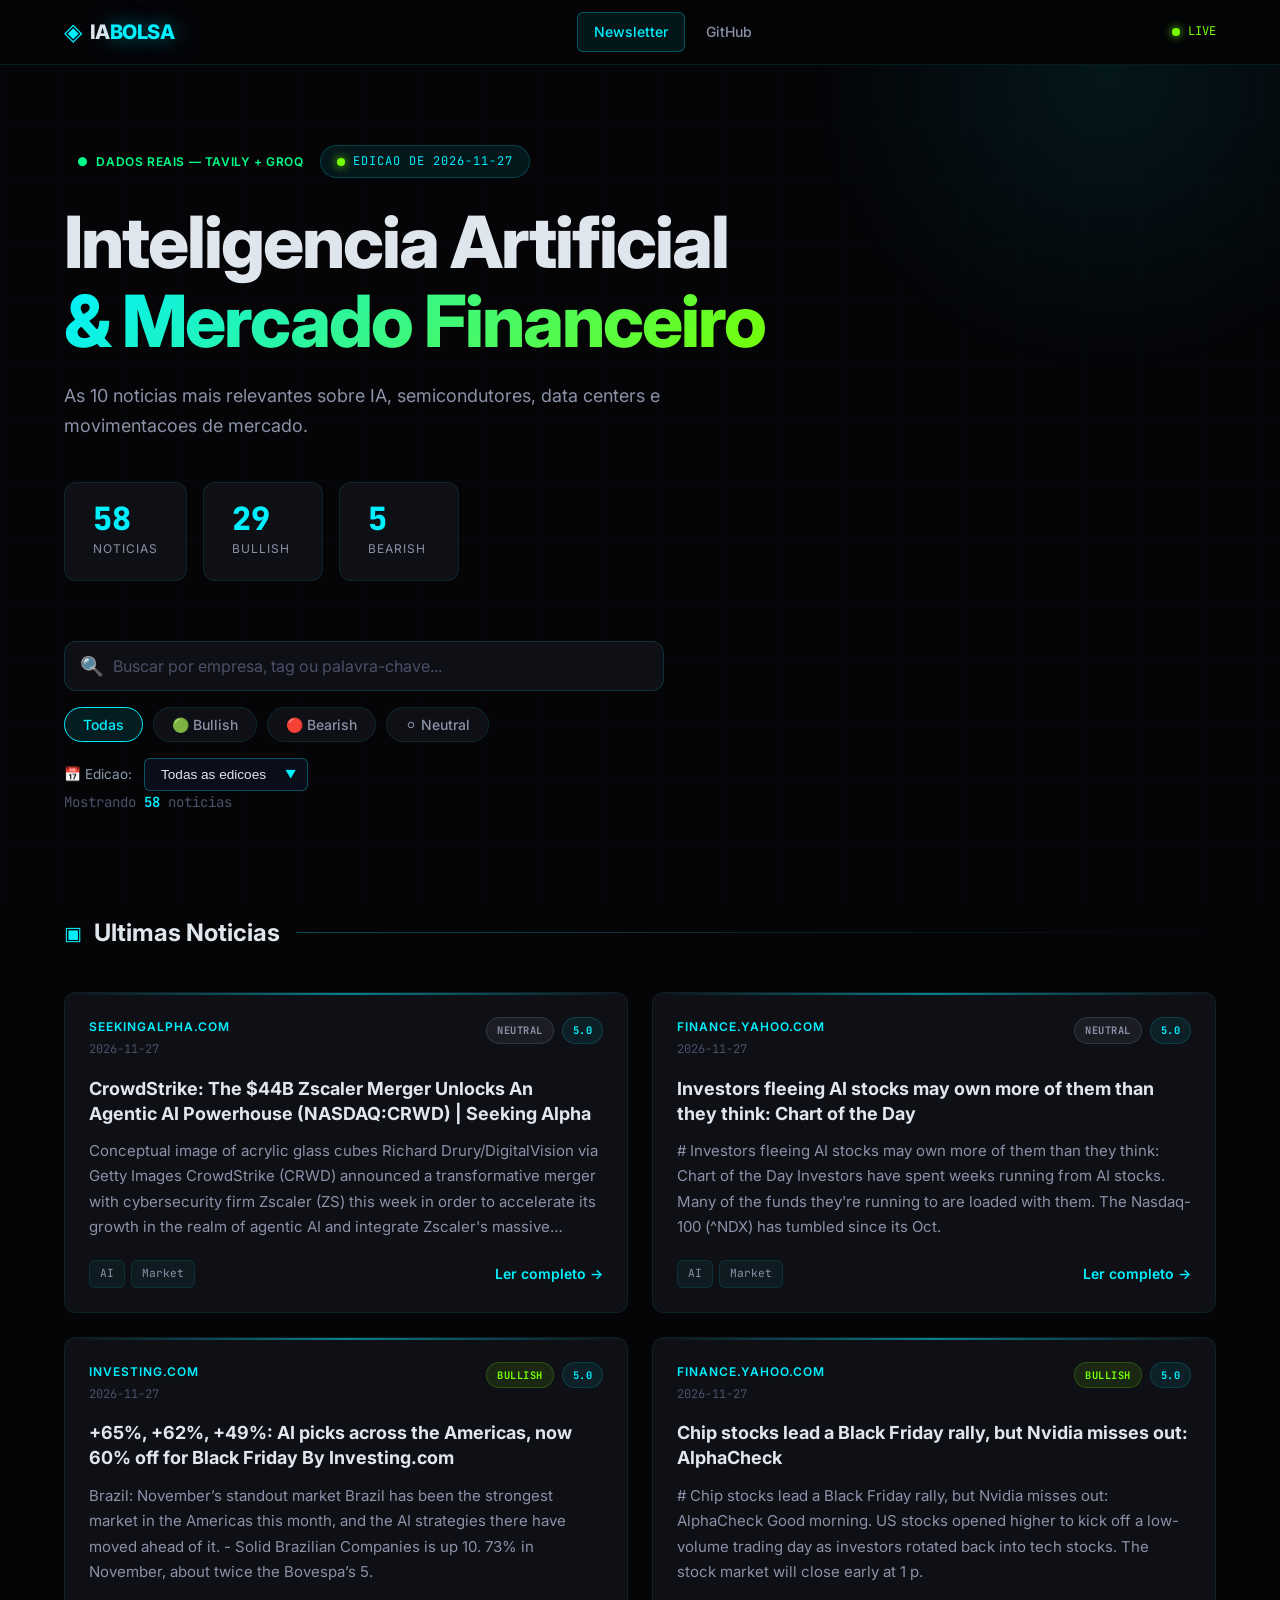
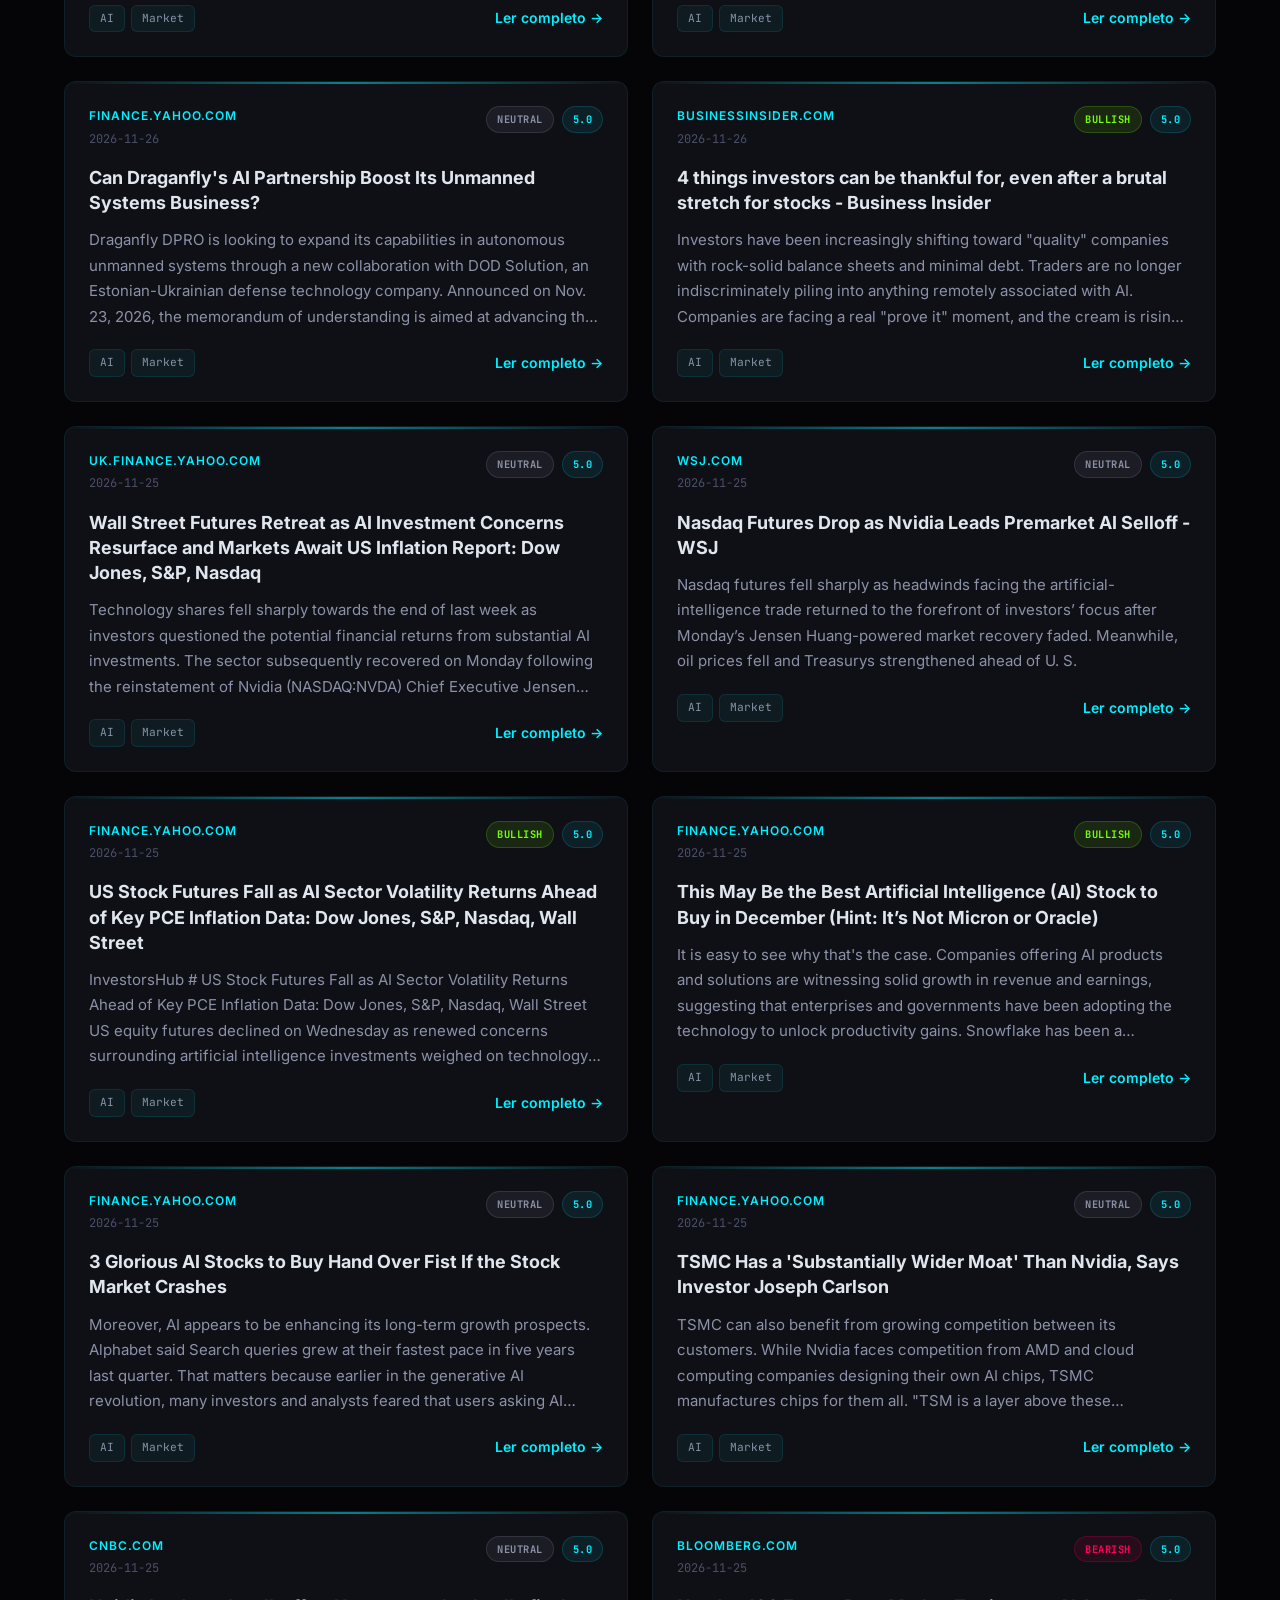
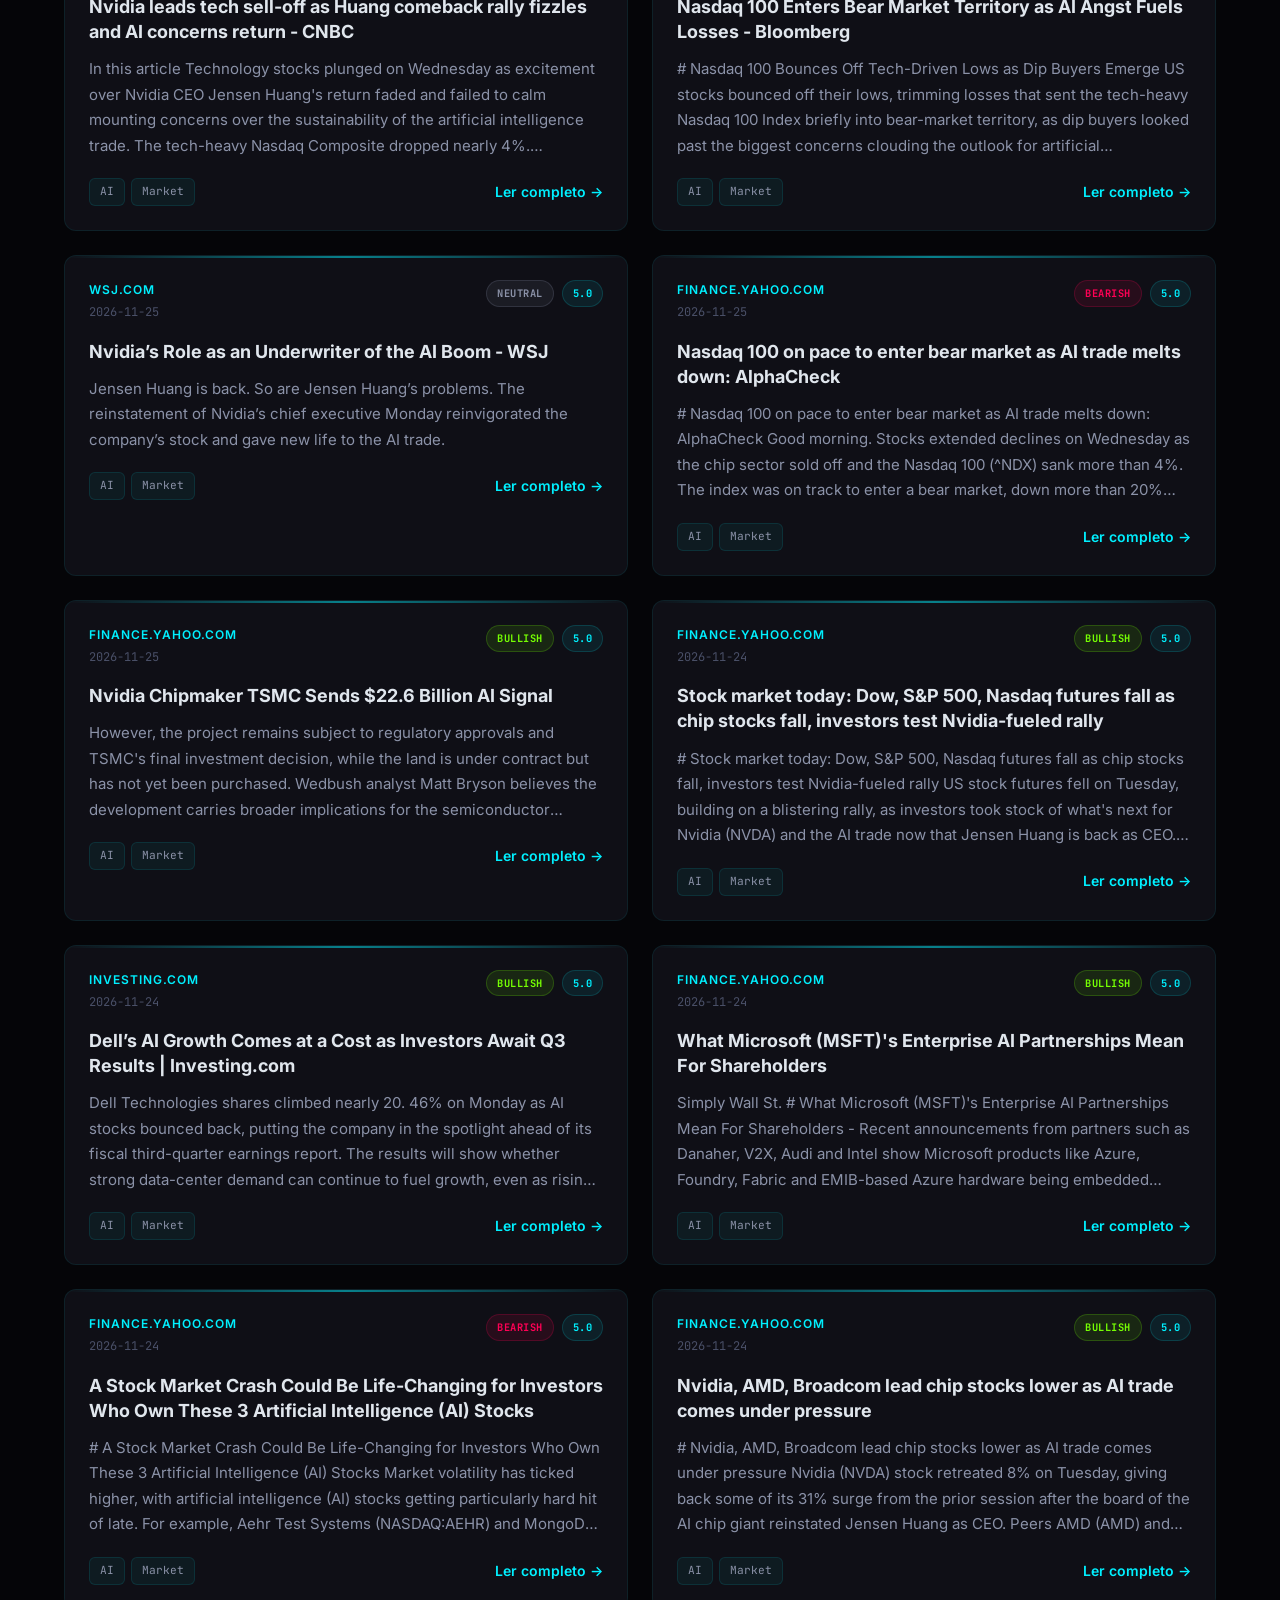
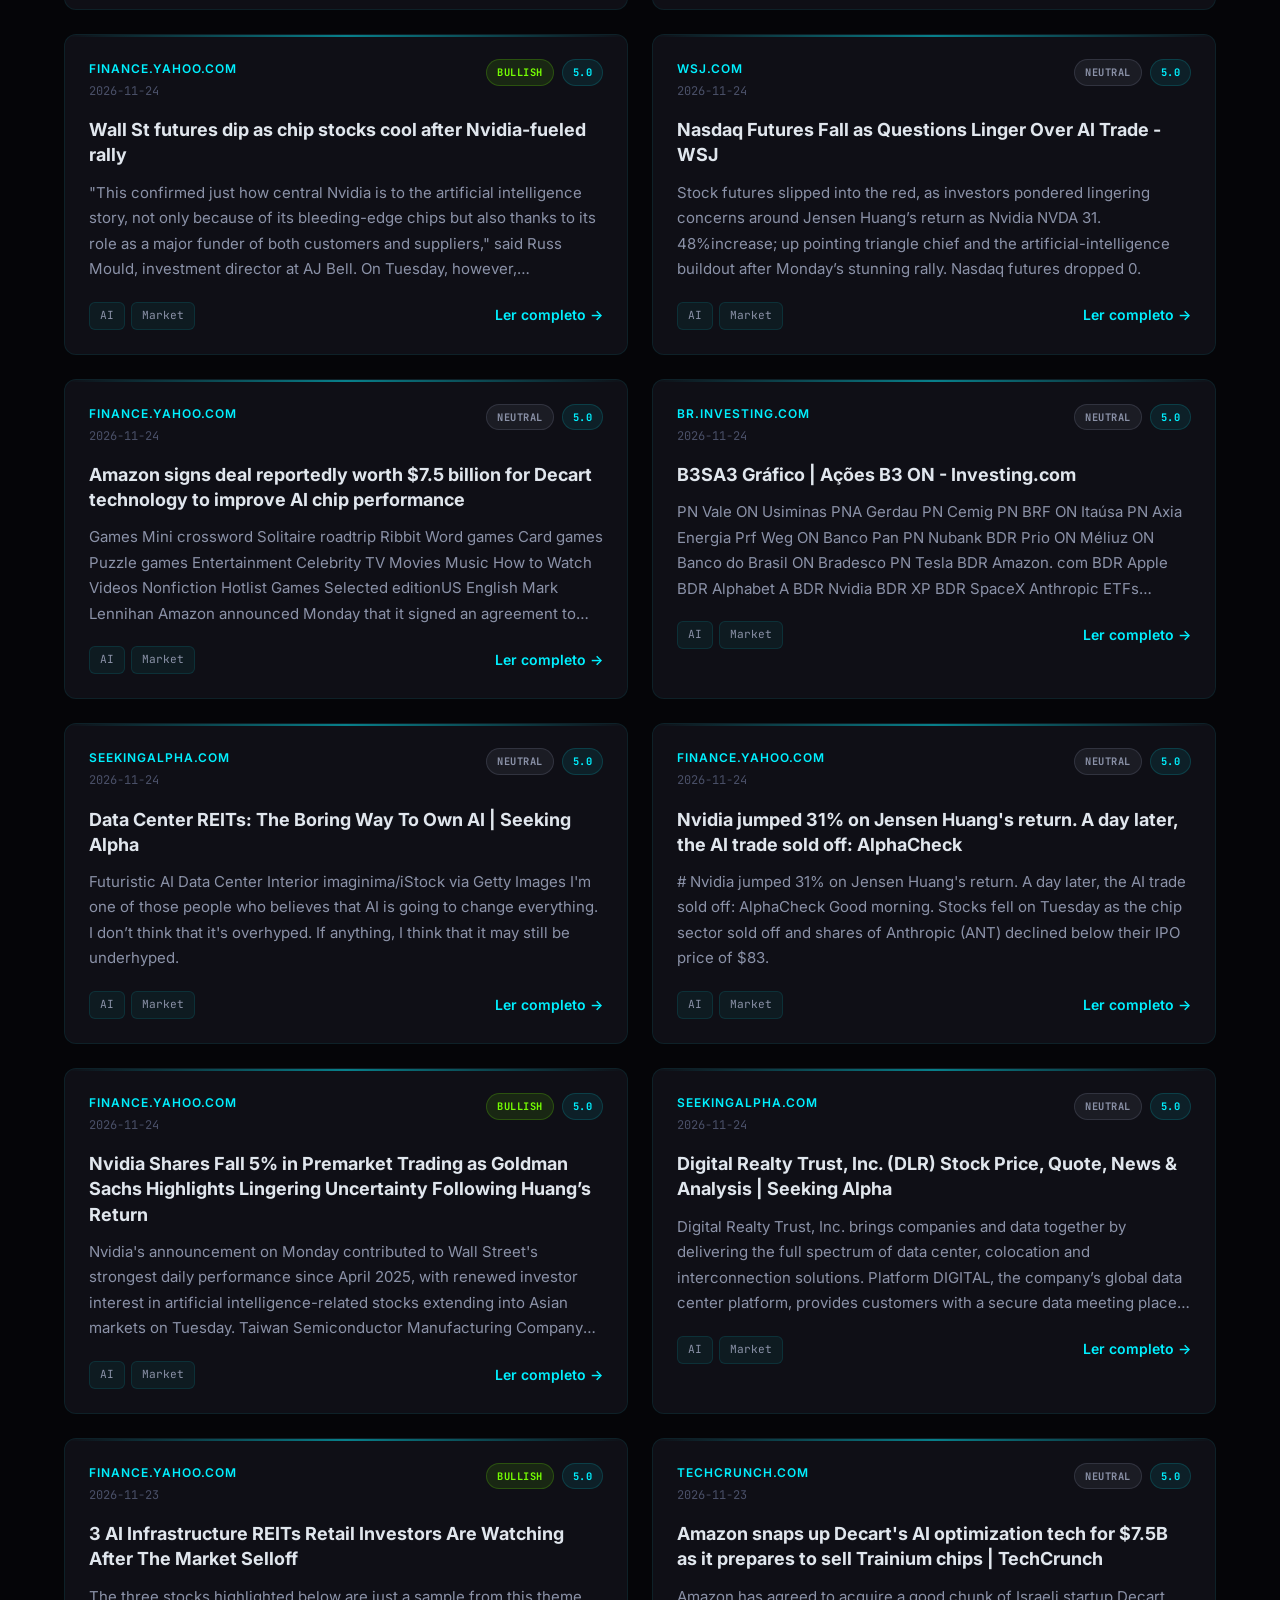
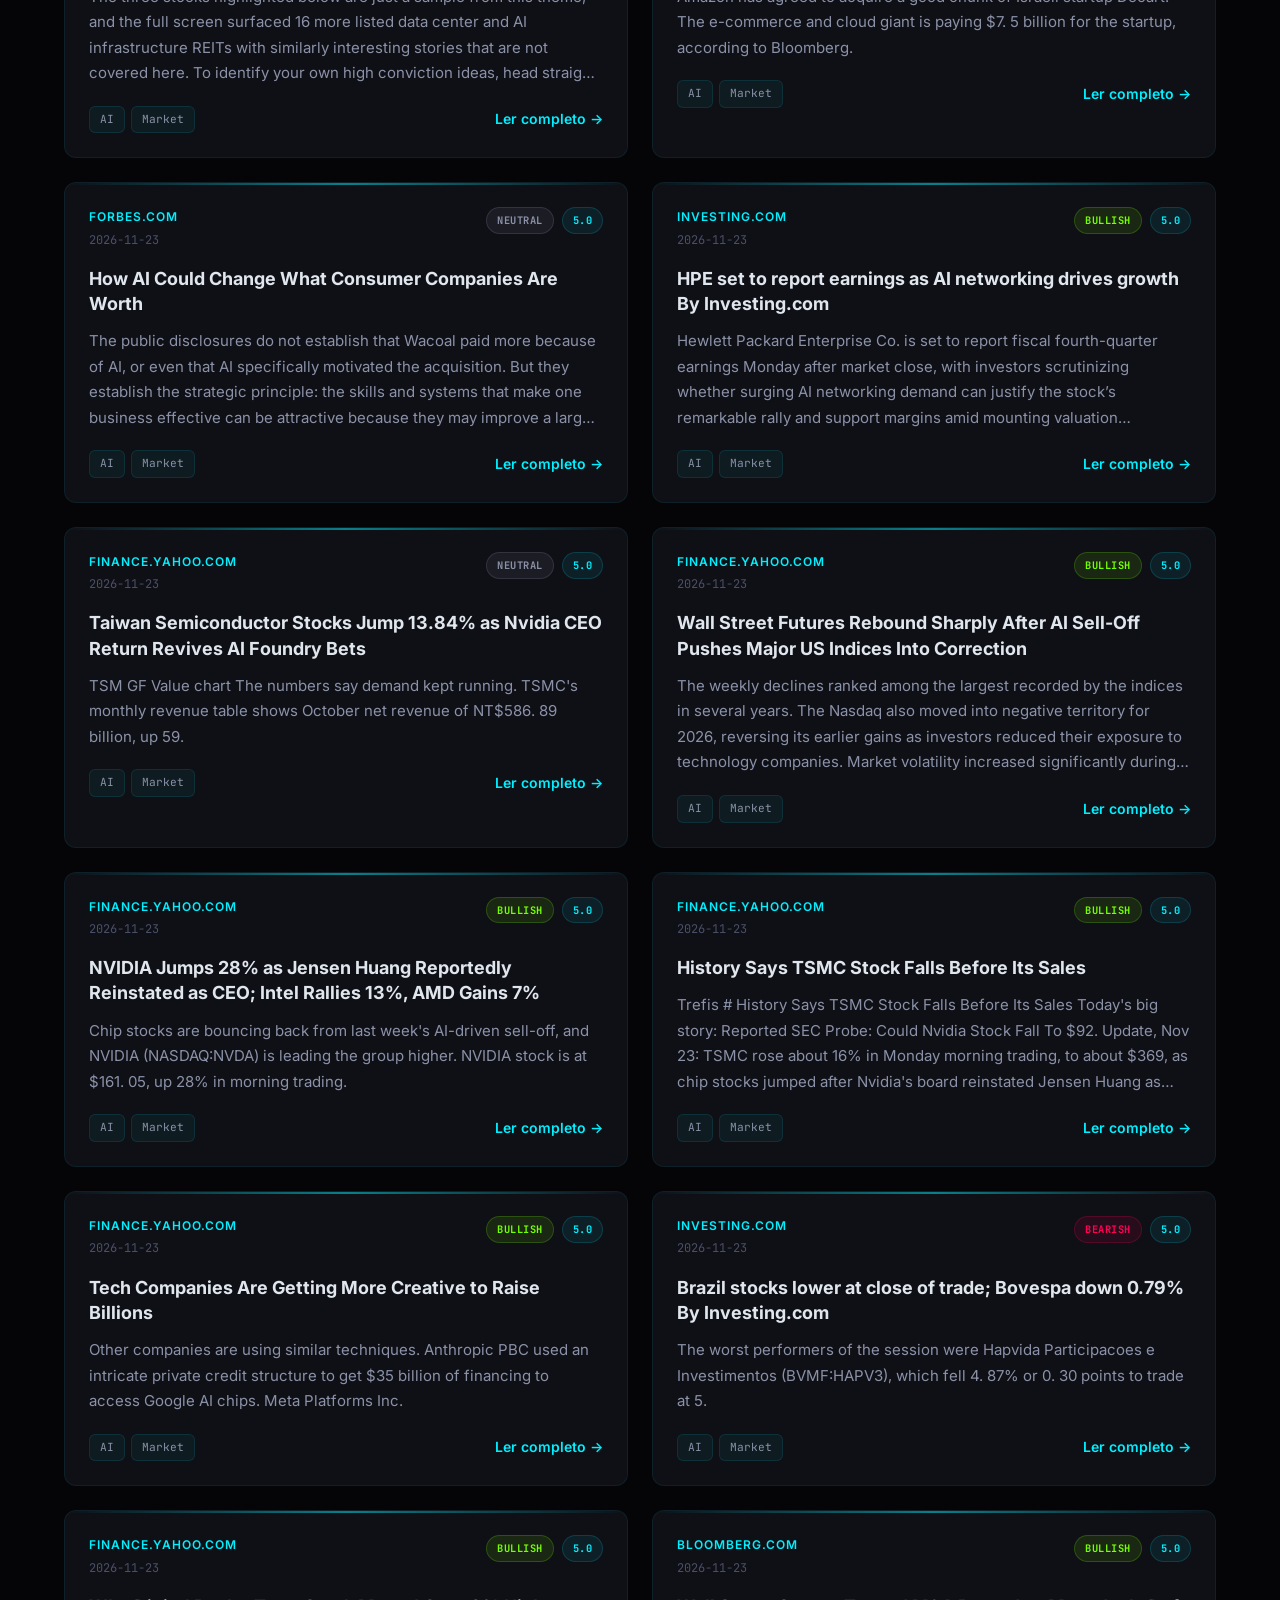
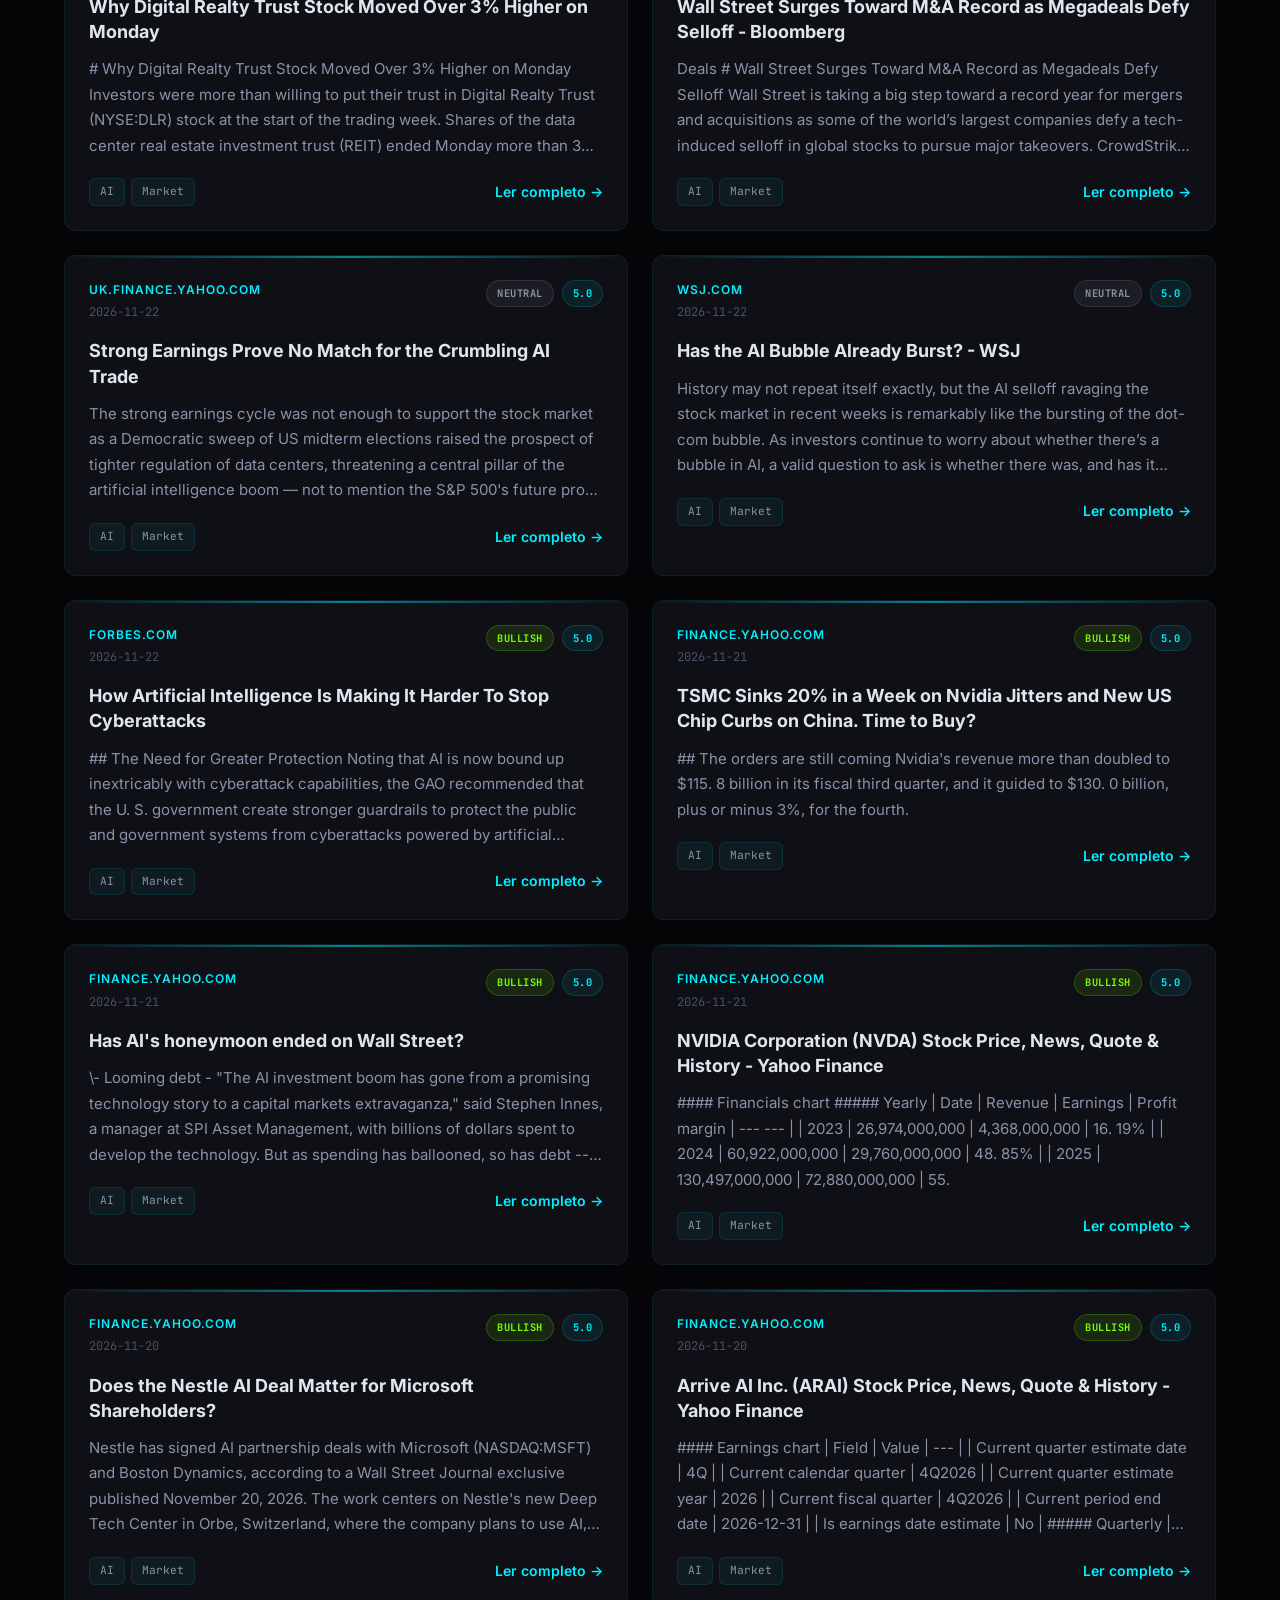
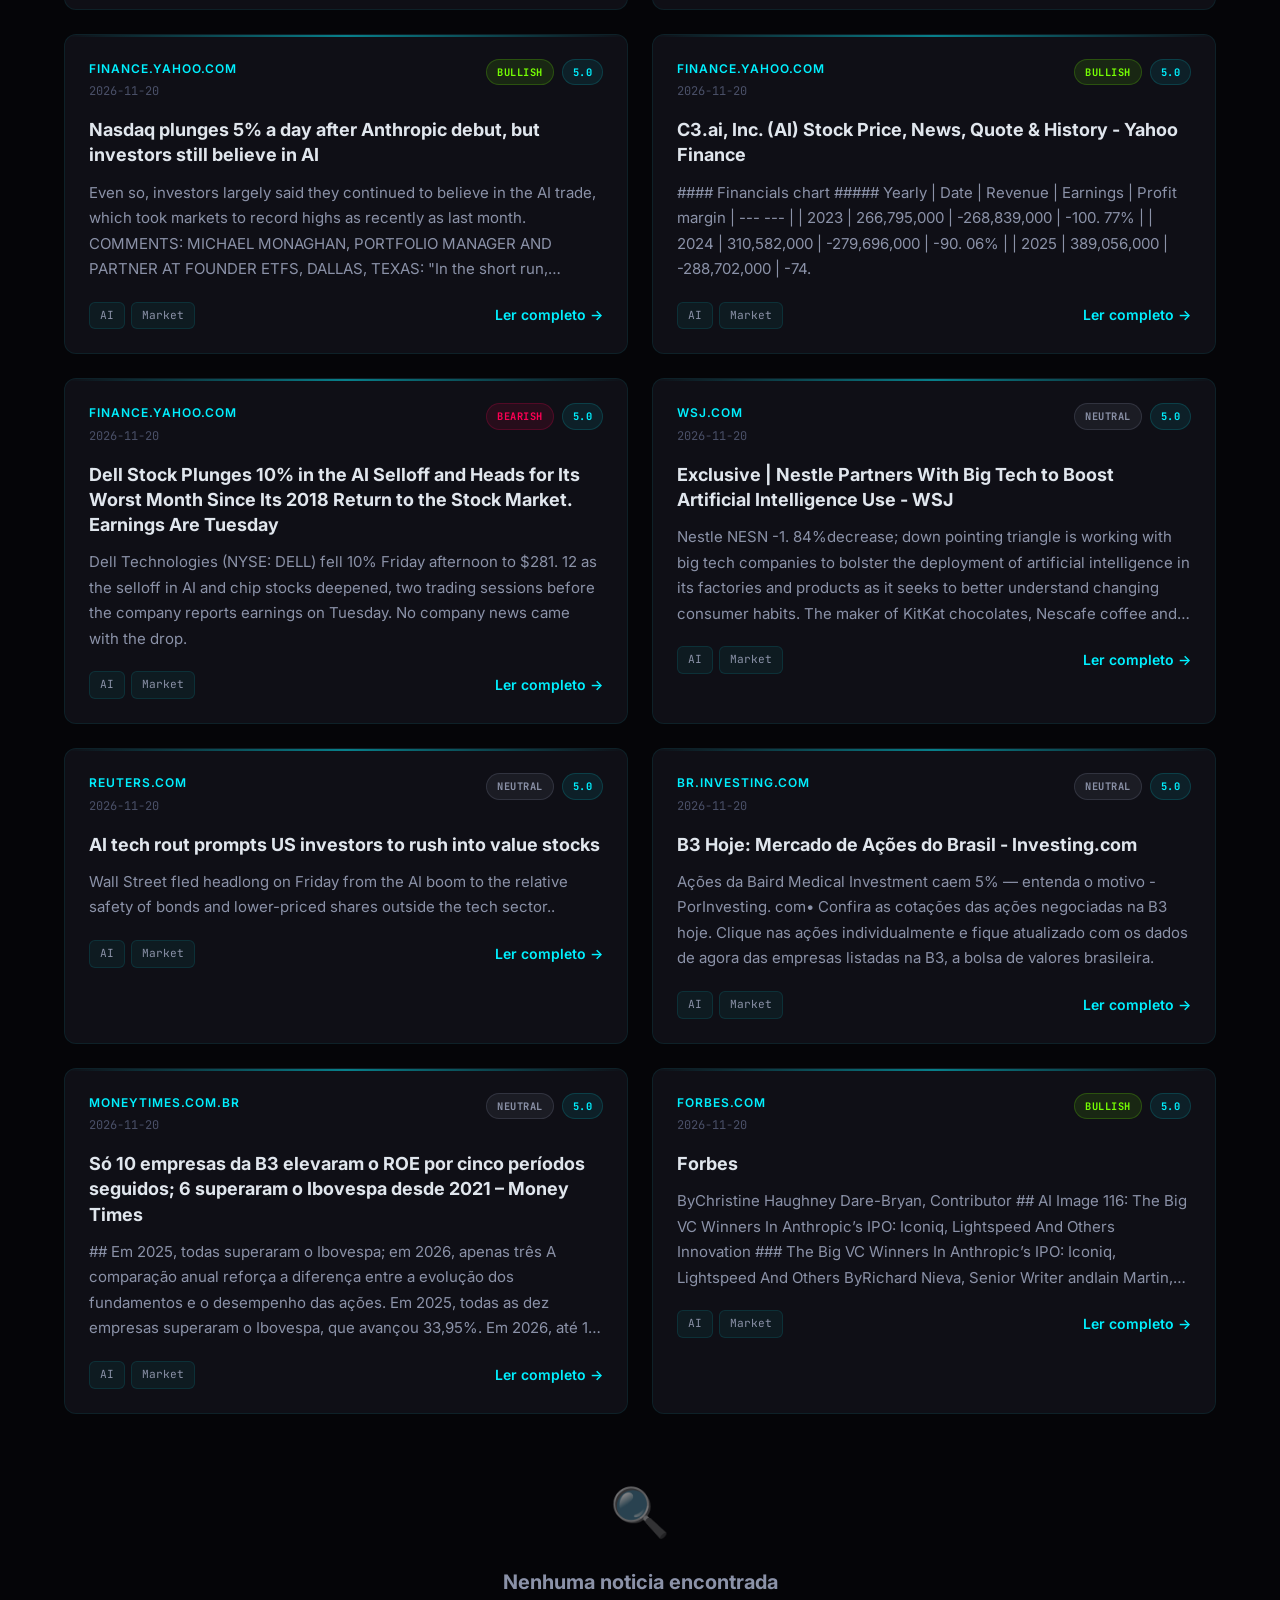
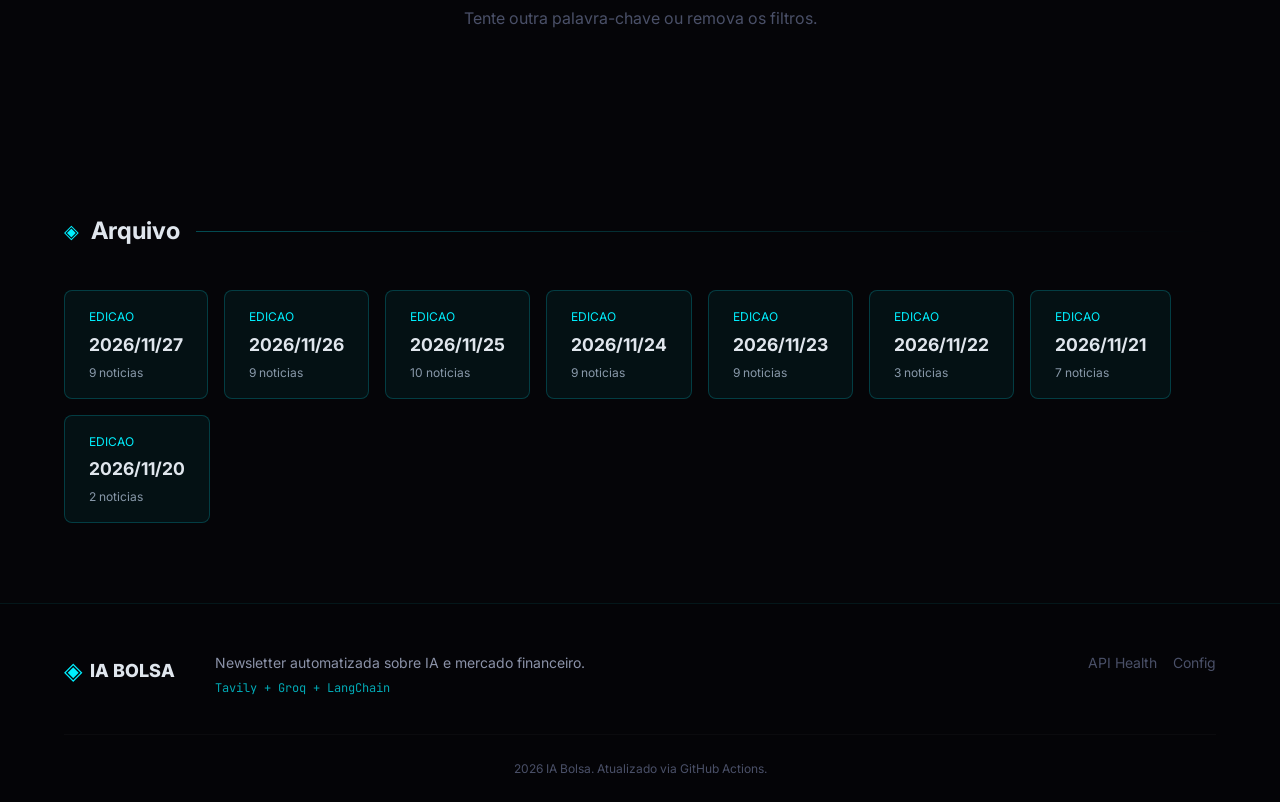
==== commit 7d74da39: "update: newsletter 2026-11-27 [bot]" ====
--- a/index.html
+++ b/index.html
@@ -64,15 +64,15 @@
         </p>
         <div class="hero-stats">
             <div class="stat-card">
-                <span class="stat-value" id="stat-total">54</span>
+                <span class="stat-value" id="stat-total">58</span>
                 <span class="stat-label">Noticias</span>
             </div>
             <div class="stat-card">
-                <span class="stat-value" id="stat-bullish">28</span>
+                <span class="stat-value" id="stat-bullish">29</span>
                 <span class="stat-label">Bullish</span>
             </div>
             <div class="stat-card">
-                <span class="stat-value" id="stat-bearish">4</span>
+                <span class="stat-value" id="stat-bearish">5</span>
                 <span class="stat-label">Bearish</span>
             </div>
         </div>
@@ -119,7 +119,7 @@
             </div>
         </div>
         
-        <div class="results-count" id="results-count">Mostrando <span>54</span> noticias</div>
+        <div class="results-count" id="results-count">Mostrando <span>58</span> noticias</div>
     </div>
 </section>
 
@@ -136,13 +136,61 @@
         <div class="news-grid" id="news-grid">
             
             
-            <article class="news-card" data-sentimento="bullish" data-search="wall st futures surge as investors return from holiday # wall st futures surge as investors return from holiday
-
-nov 27 (reuters) - us stock futures surged on friday, led by contracts tied to the tech-heavy ‌nasdaq 100 index, as investors returned from the ‌thanksgiving holiday with renewed appetite for beaten-down shares. 
-
-wall streets main indexes have ​swung sharply this week after jensen huangs return as nvidia ceo and anthropics slide below its ipo price. 
-
-ai stocks have seesawed as investors weigh more attractive valuations against ‌persistent concerns about heavy ⁠spending on the technology. finance.yahoo.com ai market" data-edicao="2026-11-27">
+            <article class="news-card" data-sentimento="neutral" data-search="crowdstrike: the $44b zscaler merger unlocks an agentic ai powerhouse (nasdaq:crwd) | seeking alpha conceptual image of acrylic glass cubes
+
+richard drury/digitalvision via getty images
+
+crowdstrike (crwd) announced a transformative merger with cybersecurity firm zscaler (zs) this week in order to accelerate its growth in the realm of agentic ai and integrate zscalers massive network. seekingalpha.com ai market" data-edicao="2026-11-27">
+                <div class="card-glow"></div>
+                <div class="card-content">
+                    <div class="card-header">
+                        <div class="card-meta">
+                            <span class="card-source">seekingalpha.com</span>
+                            <span class="card-date">2026-11-27</span>
+                        </div>
+                        <div class="card-badges">
+                            <span class="badge sentiment-badge sentiment-neutral">
+                                NEUTRAL
+                            </span>
+                            <span class="badge score-badge">
+                                5.0
+                            </span>
+                        </div>
+                    </div>
+
+                    <h3 class="card-title">
+                        <a href="https://seekingalpha.com/article/4972572-crowdstrike-the-44b-zscaler-merger-unlocks-an-agentic-ai-powerhouse?source=generic_rss" target="_blank" rel="noopener">
+                            CrowdStrike: The $44B Zscaler Merger Unlocks An Agentic AI Powerhouse (NASDAQ:CRWD) | Seeking Alpha
+                        </a>
+                    </h3>
+
+                    <p class="card-summary">Conceptual image of acrylic glass cubes
+
+Richard Drury/DigitalVision via Getty Images
+
+CrowdStrike (CRWD) announced a transformative merger with cybersecurity firm Zscaler (ZS) this week in order to accelerate its growth in the realm of agentic AI and integrate Zscaler's massive network.</p>
+
+                    <div class="card-footer">
+                        <div class="card-tags">
+                            
+                            <span class="tag">AI</span>
+                            
+                            <span class="tag">Market</span>
+                            
+                        </div>
+                        <a href="https://seekingalpha.com/article/4972572-crowdstrike-the-44b-zscaler-merger-unlocks-an-agentic-ai-powerhouse?source=generic_rss" target="_blank" rel="noopener" class="card-link">
+                            Ler completo →
+                        </a>
+                    </div>
+                </div>
+            </article>
+            
+            
+            <article class="news-card" data-sentimento="neutral" data-search="investors fleeing ai stocks may own more of them than they think: chart of the day # investors fleeing ai stocks may own more of them than they think: chart of the day
+
+investors have spent weeks running from ai stocks.  many of the funds theyre running to are loaded with them. 
+
+the nasdaq-100 (^ndx) has tumbled since its oct. finance.yahoo.com ai market" data-edicao="2026-11-27">
                 <div class="card-glow"></div>
                 <div class="card-content">
                     <div class="card-header">
@@ -151,6 +199,56 @@
                             <span class="card-date">2026-11-27</span>
                         </div>
                         <div class="card-badges">
+                            <span class="badge sentiment-badge sentiment-neutral">
+                                NEUTRAL
+                            </span>
+                            <span class="badge score-badge">
+                                5.0
+                            </span>
+                        </div>
+                    </div>
+
+                    <h3 class="card-title">
+                        <a href="https://finance.yahoo.com/markets/article/investors-fleeing-ai-stocks-may-own-more-of-them-than-they-think-chart-of-the-day-110000628.html" target="_blank" rel="noopener">
+                            Investors fleeing AI stocks may own more of them than they think: Chart of the Day
+                        </a>
+                    </h3>
+
+                    <p class="card-summary"># Investors fleeing AI stocks may own more of them than they think: Chart of the Day
+
+Investors have spent weeks running from AI stocks.  Many of the funds they're running to are loaded with them. 
+
+The Nasdaq-100 (^NDX) has tumbled since its Oct.</p>
+
+                    <div class="card-footer">
+                        <div class="card-tags">
+                            
+                            <span class="tag">AI</span>
+                            
+                            <span class="tag">Market</span>
+                            
+                        </div>
+                        <a href="https://finance.yahoo.com/markets/article/investors-fleeing-ai-stocks-may-own-more-of-them-than-they-think-chart-of-the-day-110000628.html" target="_blank" rel="noopener" class="card-link">
+                            Ler completo →
+                        </a>
+                    </div>
+                </div>
+            </article>
+            
+            
+            <article class="news-card" data-sentimento="bullish" data-search="+65%, +62%, +49%: ai picks across the americas, now 60% off for black friday by investing.com brazil: november’s standout market
+
+brazil has been the strongest market in the americas this month, and the ai strategies there have moved ahead of it. 
+
+- solid brazilian companies is up 10. 73% in november, about twice the bovespa’s 5. investing.com ai market" data-edicao="2026-11-27">
+                <div class="card-glow"></div>
+                <div class="card-content">
+                    <div class="card-header">
+                        <div class="card-meta">
+                            <span class="card-source">investing.com</span>
+                            <span class="card-date">2026-11-27</span>
+                        </div>
+                        <div class="card-badges">
                             <span class="badge sentiment-badge sentiment-bullish">
                                 BULLISH
                             </span>
@@ -161,38 +259,36 @@
                     </div>
 
                     <h3 class="card-title">
-                        <a href="https://finance.yahoo.com/markets/stocks/articles/wall-st-futures-surge-investors-073405748.html" target="_blank" rel="noopener">
-                            Wall St futures surge as investors return from holiday
-                        </a>
-                    </h3>
-
-                    <p class="card-summary"># Wall St futures surge as investors return from holiday
-
-Nov 27 (Reuters) - US stock futures surged on Friday, led by contracts tied to the tech-heavy ‌Nasdaq 100 index, as investors returned from the ‌Thanksgiving holiday with renewed appetite for beaten-down shares. 
-
-Wall Street's main indexes have ​swung sharply this week after Jensen Huang's return as Nvidia CEO and Anthropic's slide below its IPO price. 
-
-AI stocks have seesawed as investors weigh more attractive valuations against ‌persistent concerns about heavy ⁠spending on the technology.</p>
-
-                    <div class="card-footer">
-                        <div class="card-tags">
-                            
-                            <span class="tag">AI</span>
-                            
-                            <span class="tag">Market</span>
-                            
-                        </div>
-                        <a href="https://finance.yahoo.com/markets/stocks/articles/wall-st-futures-surge-investors-073405748.html" target="_blank" rel="noopener" class="card-link">
-                            Ler completo →
-                        </a>
-                    </div>
-                </div>
-            </article>
-            
-            
-            <article class="news-card" data-sentimento="bullish" data-search="u.s. stock futures rise in holiday-thinned trade; tech rebound in focus # u. s.  stock futures rise in holiday-thinned trade; tech rebound in focus
-
-investing. finance.yahoo.com ai market" data-edicao="2026-11-27">
+                        <a href="https://www.investing.com/news/stock-market-news/65-62-49-ai-picks-across-the-americas-now-60-off-for-black-friday-5053044" target="_blank" rel="noopener">
+                            +65%, +62%, +49%: AI picks across the Americas, now 60% off for Black Friday By Investing.com
+                        </a>
+                    </h3>
+
+                    <p class="card-summary">Brazil: November’s standout market
+
+Brazil has been the strongest market in the Americas this month, and the AI strategies there have moved ahead of it. 
+
+- Solid Brazilian Companies is up 10. 73% in November, about twice the Bovespa’s 5.</p>
+
+                    <div class="card-footer">
+                        <div class="card-tags">
+                            
+                            <span class="tag">AI</span>
+                            
+                            <span class="tag">Market</span>
+                            
+                        </div>
+                        <a href="https://www.investing.com/news/stock-market-news/65-62-49-ai-picks-across-the-americas-now-60-off-for-black-friday-5053044" target="_blank" rel="noopener" class="card-link">
+                            Ler completo →
+                        </a>
+                    </div>
+                </div>
+            </article>
+            
+            
+            <article class="news-card" data-sentimento="bullish" data-search="chip stocks lead a black friday rally, but nvidia misses out: alphacheck # chip stocks lead a black friday rally, but nvidia misses out: alphacheck
+
+good morning.  us stocks opened higher to kick off a low-volume trading day as investors rotated back into tech stocks.  the stock market will close early at 1 p. finance.yahoo.com ai market" data-edicao="2026-11-27">
                 <div class="card-glow"></div>
                 <div class="card-content">
                     <div class="card-header">
@@ -211,40 +307,38 @@
                     </div>
 
                     <h3 class="card-title">
-                        <a href="https://finance.yahoo.com/markets/stocks/articles/u-stock-futures-rise-holiday-003122658.html" target="_blank" rel="noopener">
-                            U.S. stock futures rise in holiday-thinned trade; tech rebound in focus
-                        </a>
-                    </h3>
-
-                    <p class="card-summary"># U. S.  stock futures rise in holiday-thinned trade; tech rebound in focus
-
-Investing.</p>
-
-                    <div class="card-footer">
-                        <div class="card-tags">
-                            
-                            <span class="tag">AI</span>
-                            
-                            <span class="tag">Market</span>
-                            
-                        </div>
-                        <a href="https://finance.yahoo.com/markets/stocks/articles/u-stock-futures-rise-holiday-003122658.html" target="_blank" rel="noopener" class="card-link">
-                            Ler completo →
-                        </a>
-                    </div>
-                </div>
-            </article>
-            
-            
-            <article class="news-card" data-sentimento="neutral" data-search="tec-do and tencent cloud form strategic partnership to help businesses unlock global growth with ai # tec-do and tencent cloud form strategic partnership to help businesses unlock global growth with ai
-
-shenzhen, china, nov.  27, 2026 (globe newswire) -- tec-do, a leading global ai marketing technology company, signed a strategic partnership agreement with tencent cloud on november 26.  under the agreement, the companies will deepen collaboration on large ai models for marketing, computing resources and cloud infrastructure, model-as-a-service (maas), and the tencent workbuddy ai agent ecosystem. finance.yahoo.com ai market" data-edicao="2026-11-27">
+                        <a href="https://finance.yahoo.com/markets/article/chip-stocks-lead-a-black-friday-rally-but-nvidia-misses-out-alphacheck-145727185.html" target="_blank" rel="noopener">
+                            Chip stocks lead a Black Friday rally, but Nvidia misses out: AlphaCheck
+                        </a>
+                    </h3>
+
+                    <p class="card-summary"># Chip stocks lead a Black Friday rally, but Nvidia misses out: AlphaCheck
+
+Good morning.  US stocks opened higher to kick off a low-volume trading day as investors rotated back into tech stocks.  The stock market will close early at 1 p.</p>
+
+                    <div class="card-footer">
+                        <div class="card-tags">
+                            
+                            <span class="tag">AI</span>
+                            
+                            <span class="tag">Market</span>
+                            
+                        </div>
+                        <a href="https://finance.yahoo.com/markets/article/chip-stocks-lead-a-black-friday-rally-but-nvidia-misses-out-alphacheck-145727185.html" target="_blank" rel="noopener" class="card-link">
+                            Ler completo →
+                        </a>
+                    </div>
+                </div>
+            </article>
+            
+            
+            <article class="news-card" data-sentimento="neutral" data-search="can draganflys ai partnership boost its unmanned systems business? draganfly dpro is looking to expand its capabilities in autonomous unmanned systems through a new collaboration with dod solution, an estonian-ukrainian defense technology company.  announced on nov.  23, 2026, the memorandum of understanding is aimed at advancing the integration of dod solutions onboard autonomy technology into selected draganfly unmanned systems. finance.yahoo.com ai market" data-edicao="2026-11-26">
                 <div class="card-glow"></div>
                 <div class="card-content">
                     <div class="card-header">
                         <div class="card-meta">
                             <span class="card-source">finance.yahoo.com</span>
-                            <span class="card-date">2026-11-27</span>
+                            <span class="card-date">2026-11-26</span>
                         </div>
                         <div class="card-badges">
                             <span class="badge sentiment-badge sentiment-neutral">
@@ -257,38 +351,80 @@
                     </div>
 
                     <h3 class="card-title">
-                        <a href="https://finance.yahoo.com/technology/ai/articles/tec-tencent-cloud-form-strategic-000500902.html" target="_blank" rel="noopener">
-                            Tec-Do and Tencent Cloud Form Strategic Partnership to Help Businesses Unlock Global Growth with AI
-                        </a>
-                    </h3>
-
-                    <p class="card-summary"># Tec-Do and Tencent Cloud Form Strategic Partnership to Help Businesses Unlock Global Growth with AI
-
-SHENZHEN, China, Nov.  27, 2026 (GLOBE NEWSWIRE) -- Tec-Do, a leading global AI marketing technology company, signed a strategic partnership agreement with Tencent Cloud on November 26.  Under the agreement, the companies will deepen collaboration on large AI models for marketing, computing resources and cloud infrastructure, Model-as-a-Service (MaaS), and the Tencent WorkBuddy AI agent ecosystem.</p>
-
-                    <div class="card-footer">
-                        <div class="card-tags">
-                            
-                            <span class="tag">AI</span>
-                            
-                            <span class="tag">Market</span>
-                            
-                        </div>
-                        <a href="https://finance.yahoo.com/technology/ai/articles/tec-tencent-cloud-form-strategic-000500902.html" target="_blank" rel="noopener" class="card-link">
-                            Ler completo →
-                        </a>
-                    </div>
-                </div>
-            </article>
-            
-            
-            <article class="news-card" data-sentimento="neutral" data-search="can draganflys ai partnership boost its unmanned systems business? draganfly dpro is looking to expand its capabilities in autonomous unmanned systems through a new collaboration with dod solution, an estonian-ukrainian defense technology company.  announced on nov.  23, 2026, the memorandum of understanding is aimed at advancing the integration of dod solutions onboard autonomy technology into selected draganfly unmanned systems. finance.yahoo.com ai market" data-edicao="2026-11-26">
-                <div class="card-glow"></div>
-                <div class="card-content">
-                    <div class="card-header">
-                        <div class="card-meta">
-                            <span class="card-source">finance.yahoo.com</span>
+                        <a href="https://finance.yahoo.com/technology/ai/articles/draganflys-ai-partnership-boost-unmanned-110500226.html" target="_blank" rel="noopener">
+                            Can Draganfly's AI Partnership Boost Its Unmanned Systems Business?
+                        </a>
+                    </h3>
+
+                    <p class="card-summary">Draganfly DPRO is looking to expand its capabilities in autonomous unmanned systems through a new collaboration with DOD Solution, an Estonian-Ukrainian defense technology company.  Announced on Nov.  23, 2026, the memorandum of understanding is aimed at advancing the integration of DOD Solution's onboard autonomy technology into selected Draganfly unmanned systems.</p>
+
+                    <div class="card-footer">
+                        <div class="card-tags">
+                            
+                            <span class="tag">AI</span>
+                            
+                            <span class="tag">Market</span>
+                            
+                        </div>
+                        <a href="https://finance.yahoo.com/technology/ai/articles/draganflys-ai-partnership-boost-unmanned-110500226.html" target="_blank" rel="noopener" class="card-link">
+                            Ler completo →
+                        </a>
+                    </div>
+                </div>
+            </article>
+            
+            
+            <article class="news-card" data-sentimento="bullish" data-search="4 things investors can be thankful for, even after a brutal stretch for stocks - business insider investors have been increasingly shifting toward quality companies with rock-solid balance sheets and minimal debt.  traders are no longer indiscriminately piling into anything remotely associated with ai.  companies are facing a real prove it moment, and the cream is rising to the top. businessinsider.com ai market" data-edicao="2026-11-26">
+                <div class="card-glow"></div>
+                <div class="card-content">
+                    <div class="card-header">
+                        <div class="card-meta">
+                            <span class="card-source">businessinsider.com</span>
                             <span class="card-date">2026-11-26</span>
+                        </div>
+                        <div class="card-badges">
+                            <span class="badge sentiment-badge sentiment-bullish">
+                                BULLISH
+                            </span>
+                            <span class="badge score-badge">
+                                5.0
+                            </span>
+                        </div>
+                    </div>
+
+                    <h3 class="card-title">
+                        <a href="https://www.businessinsider.com/stock-market-investors-thankful-ai-anthropic-consumer-nvidia-memes-outlook-2026-11" target="_blank" rel="noopener">
+                            4 things investors can be thankful for, even after a brutal stretch for stocks - Business Insider
+                        </a>
+                    </h3>
+
+                    <p class="card-summary">Investors have been increasingly shifting toward "quality" companies with rock-solid balance sheets and minimal debt.  Traders are no longer indiscriminately piling into anything remotely associated with AI.  Companies are facing a real "prove it" moment, and the cream is rising to the top.</p>
+
+                    <div class="card-footer">
+                        <div class="card-tags">
+                            
+                            <span class="tag">AI</span>
+                            
+                            <span class="tag">Market</span>
+                            
+                        </div>
+                        <a href="https://www.businessinsider.com/stock-market-investors-thankful-ai-anthropic-consumer-nvidia-memes-outlook-2026-11" target="_blank" rel="noopener" class="card-link">
+                            Ler completo →
+                        </a>
+                    </div>
+                </div>
+            </article>
+            
+            
+            <article class="news-card" data-sentimento="neutral" data-search="wall street futures retreat as ai investment concerns resurface and markets await us inflation report: dow jones, s&p, nasdaq technology shares fell sharply towards the end of last week as investors questioned the potential financial returns from substantial ai investments.  the sector subsequently recovered on monday following the reinstatement of nvidia (nasdaq:nvda) chief executive jensen huang. 
+
+however, selling pressure returned on tuesday, dragging both the nasdaq composite and s&p 500 lower. uk.finance.yahoo.com ai market" data-edicao="2026-11-25">
+                <div class="card-glow"></div>
+                <div class="card-content">
+                    <div class="card-header">
+                        <div class="card-meta">
+                            <span class="card-source">uk.finance.yahoo.com</span>
+                            <span class="card-date">2026-11-25</span>
                         </div>
                         <div class="card-badges">
                             <span class="badge sentiment-badge sentiment-neutral">
@@ -301,36 +437,90 @@
                     </div>
 
                     <h3 class="card-title">
-                        <a href="https://finance.yahoo.com/technology/ai/articles/draganflys-ai-partnership-boost-unmanned-110500226.html" target="_blank" rel="noopener">
-                            Can Draganfly's AI Partnership Boost Its Unmanned Systems Business?
-                        </a>
-                    </h3>
-
-                    <p class="card-summary">Draganfly DPRO is looking to expand its capabilities in autonomous unmanned systems through a new collaboration with DOD Solution, an Estonian-Ukrainian defense technology company.  Announced on Nov.  23, 2026, the memorandum of understanding is aimed at advancing the integration of DOD Solution's onboard autonomy technology into selected Draganfly unmanned systems.</p>
-
-                    <div class="card-footer">
-                        <div class="card-tags">
-                            
-                            <span class="tag">AI</span>
-                            
-                            <span class="tag">Market</span>
-                            
-                        </div>
-                        <a href="https://finance.yahoo.com/technology/ai/articles/draganflys-ai-partnership-boost-unmanned-110500226.html" target="_blank" rel="noopener" class="card-link">
-                            Ler completo →
-                        </a>
-                    </div>
-                </div>
-            </article>
-            
-            
-            <article class="news-card" data-sentimento="bullish" data-search="4 things investors can be thankful for, even after a brutal stretch for stocks - business insider investors have been increasingly shifting toward quality companies with rock-solid balance sheets and minimal debt.  traders are no longer indiscriminately piling into anything remotely associated with ai.  companies are facing a real prove it moment, and the cream is rising to the top. businessinsider.com ai market" data-edicao="2026-11-26">
-                <div class="card-glow"></div>
-                <div class="card-content">
-                    <div class="card-header">
-                        <div class="card-meta">
-                            <span class="card-source">businessinsider.com</span>
-                            <span class="card-date">2026-11-26</span>
+                        <a href="https://uk.finance.yahoo.com/news/wall-street-futures-retreat-ai-095225465.html" target="_blank" rel="noopener">
+                            Wall Street Futures Retreat as AI Investment Concerns Resurface and Markets Await US Inflation Report: Dow Jones, S&P, Nasdaq
+                        </a>
+                    </h3>
+
+                    <p class="card-summary">Technology shares fell sharply towards the end of last week as investors questioned the potential financial returns from substantial AI investments.  The sector subsequently recovered on Monday following the reinstatement of Nvidia (NASDAQ:NVDA) Chief Executive Jensen Huang. 
+
+However, selling pressure returned on Tuesday, dragging both the Nasdaq Composite and S&P 500 lower.</p>
+
+                    <div class="card-footer">
+                        <div class="card-tags">
+                            
+                            <span class="tag">AI</span>
+                            
+                            <span class="tag">Market</span>
+                            
+                        </div>
+                        <a href="https://uk.finance.yahoo.com/news/wall-street-futures-retreat-ai-095225465.html" target="_blank" rel="noopener" class="card-link">
+                            Ler completo →
+                        </a>
+                    </div>
+                </div>
+            </article>
+            
+            
+            <article class="news-card" data-sentimento="neutral" data-search="nasdaq futures drop as nvidia leads premarket ai selloff - wsj nasdaq futures fell sharply as headwinds facing the artificial-intelligence trade returned to the forefront of investors’ focus after monday’s jensen huang-powered market recovery faded. 
+
+meanwhile, oil prices fell and treasurys strengthened ahead of u. s. wsj.com ai market" data-edicao="2026-11-25">
+                <div class="card-glow"></div>
+                <div class="card-content">
+                    <div class="card-header">
+                        <div class="card-meta">
+                            <span class="card-source">wsj.com</span>
+                            <span class="card-date">2026-11-25</span>
+                        </div>
+                        <div class="card-badges">
+                            <span class="badge sentiment-badge sentiment-neutral">
+                                NEUTRAL
+                            </span>
+                            <span class="badge score-badge">
+                                5.0
+                            </span>
+                        </div>
+                    </div>
+
+                    <h3 class="card-title">
+                        <a href="https://www.wsj.com/finance/stocks/nasdaq-futures-slide-as-ai-growth-fears-return-to-center-stage-ff9a6d6b" target="_blank" rel="noopener">
+                            Nasdaq Futures Drop as Nvidia Leads Premarket AI Selloff - WSJ
+                        </a>
+                    </h3>
+
+                    <p class="card-summary">Nasdaq futures fell sharply as headwinds facing the artificial-intelligence trade returned to the forefront of investors’ focus after Monday’s Jensen Huang-powered market recovery faded. 
+
+Meanwhile, oil prices fell and Treasurys strengthened ahead of U. S.</p>
+
+                    <div class="card-footer">
+                        <div class="card-tags">
+                            
+                            <span class="tag">AI</span>
+                            
+                            <span class="tag">Market</span>
+                            
+                        </div>
+                        <a href="https://www.wsj.com/finance/stocks/nasdaq-futures-slide-as-ai-growth-fears-return-to-center-stage-ff9a6d6b" target="_blank" rel="noopener" class="card-link">
+                            Ler completo →
+                        </a>
+                    </div>
+                </div>
+            </article>
+            
+            
+            <article class="news-card" data-sentimento="bullish" data-search="us stock futures fall as ai sector volatility returns ahead of key pce inflation data: dow jones, s&p, nasdaq, wall street investorshub
+
+# us stock futures fall as ai sector volatility returns ahead of key pce inflation data: dow jones, s&p, nasdaq, wall street
+
+us equity futures declined on wednesday as renewed concerns surrounding artificial intelligence investments weighed on technology stocks, while investors awaited the latest us inflation figures for indications of the federal reserves next monetary policy decision. 
+
+dell technologies (nyse:dell) raised its annual revenue forecast following strong demand for ai servers, although its shares declined in premarket trading.  meanwhile, reports of potential new us tariffs and falling oil prices remained in focus. finance.yahoo.com ai market" data-edicao="2026-11-25">
+                <div class="card-glow"></div>
+                <div class="card-content">
+                    <div class="card-header">
+                        <div class="card-meta">
+                            <span class="card-source">finance.yahoo.com</span>
+                            <span class="card-date">2026-11-25</span>
                         </div>
                         <div class="card-badges">
                             <span class="badge sentiment-badge sentiment-bullish">
@@ -343,38 +533,42 @@
                     </div>
 
                     <h3 class="card-title">
-                        <a href="https://www.businessinsider.com/stock-market-investors-thankful-ai-anthropic-consumer-nvidia-memes-outlook-2026-11" target="_blank" rel="noopener">
-                            4 things investors can be thankful for, even after a brutal stretch for stocks - Business Insider
-                        </a>
-                    </h3>
-
-                    <p class="card-summary">Investors have been increasingly shifting toward "quality" companies with rock-solid balance sheets and minimal debt.  Traders are no longer indiscriminately piling into anything remotely associated with AI.  Companies are facing a real "prove it" moment, and the cream is rising to the top.</p>
-
-                    <div class="card-footer">
-                        <div class="card-tags">
-                            
-                            <span class="tag">AI</span>
-                            
-                            <span class="tag">Market</span>
-                            
-                        </div>
-                        <a href="https://www.businessinsider.com/stock-market-investors-thankful-ai-anthropic-consumer-nvidia-memes-outlook-2026-11" target="_blank" rel="noopener" class="card-link">
-                            Ler completo →
-                        </a>
-                    </div>
-                </div>
-            </article>
-            
-            
-            <article class="news-card" data-sentimento="bullish" data-search="equinix (eqix) is tied to a $284.27 billion data centre market by 2035 for readers looking to explore more ways to gain exposure to the buildout behind ai and cloud infrastructure, start with 52 ai infrastructure stocks. 
-
-equinix runs a global network of data centres and interconnected digital ecosystems, giving cloud providers and enterprises physical sites where they can place and link their servers close to key users and partners.  with a market cap of $97. finance.yahoo.com ai market" data-edicao="2026-11-27">
+                        <a href="https://finance.yahoo.com/markets/stocks/articles/us-stock-futures-fall-ai-095129084.html" target="_blank" rel="noopener">
+                            US Stock Futures Fall as AI Sector Volatility Returns Ahead of Key PCE Inflation Data: Dow Jones, S&P, Nasdaq, Wall Street
+                        </a>
+                    </h3>
+
+                    <p class="card-summary">InvestorsHub
+
+# US Stock Futures Fall as AI Sector Volatility Returns Ahead of Key PCE Inflation Data: Dow Jones, S&P, Nasdaq, Wall Street
+
+US equity futures declined on Wednesday as renewed concerns surrounding artificial intelligence investments weighed on technology stocks, while investors awaited the latest US inflation figures for indications of the Federal Reserve's next monetary policy decision. 
+
+Dell Technologies (NYSE:DELL) raised its annual revenue forecast following strong demand for AI servers, although its shares declined in premarket trading.  Meanwhile, reports of potential new US tariffs and falling oil prices remained in focus.</p>
+
+                    <div class="card-footer">
+                        <div class="card-tags">
+                            
+                            <span class="tag">AI</span>
+                            
+                            <span class="tag">Market</span>
+                            
+                        </div>
+                        <a href="https://finance.yahoo.com/markets/stocks/articles/us-stock-futures-fall-ai-095129084.html" target="_blank" rel="noopener" class="card-link">
+                            Ler completo →
+                        </a>
+                    </div>
+                </div>
+            </article>
+            
+            
+            <article class="news-card" data-sentimento="bullish" data-search="this may be the best artificial intelligence (ai) stock to buy in december (hint: it’s not micron or oracle) it is easy to see why thats the case.  companies offering ai products and solutions are witnessing solid growth in revenue and earnings, suggesting that enterprises and governments have been adopting the technology to unlock productivity gains.  snowflake has been a beneficiary of the growing ai adoption, and that reflects on its stock market performance. finance.yahoo.com ai market" data-edicao="2026-11-26">
                 <div class="card-glow"></div>
                 <div class="card-content">
                     <div class="card-header">
                         <div class="card-meta">
                             <span class="card-source">finance.yahoo.com</span>
-                            <span class="card-date">2026-11-26</span>
+                            <span class="card-date">2026-11-25</span>
                         </div>
                         <div class="card-badges">
                             <span class="badge sentiment-badge sentiment-bullish">
@@ -387,48 +581,316 @@
                     </div>
 
                     <h3 class="card-title">
-                        <a href="https://finance.yahoo.com/technology/articles/equinix-eqix-tied-284-27-161635905.html" target="_blank" rel="noopener">
-                            Equinix (EQIX) Is Tied To A $284.27 Billion Data Centre Market By 2035
-                        </a>
-                    </h3>
-
-                    <p class="card-summary">For readers looking to explore more ways to gain exposure to the buildout behind AI and cloud infrastructure, start with 52 AI infrastructure stocks. 
-
-Equinix runs a global network of data centres and interconnected digital ecosystems, giving cloud providers and enterprises physical sites where they can place and link their servers close to key users and partners.  With a market cap of $97.</p>
-
-                    <div class="card-footer">
-                        <div class="card-tags">
-                            
-                            <span class="tag">AI</span>
-                            
-                            <span class="tag">Market</span>
-                            
-                        </div>
-                        <a href="https://finance.yahoo.com/technology/articles/equinix-eqix-tied-284-27-161635905.html" target="_blank" rel="noopener" class="card-link">
-                            Ler completo →
-                        </a>
-                    </div>
-                </div>
-            </article>
-            
-            
-            <article class="news-card" data-sentimento="bullish" data-search="markets insider: stock market news, realtime quotes and charts | company | event | date | info |
-------|
-| elia system operator sa-nv | q3 2026 earnings | 11/27/2026 | news |
-| dottikon es holding ag | q2 2027 earnings | 11/27/2026 | news |
-| china gas holdings ltdshs | q2 2027 earnings | 11/27/2026 | news |
-| cpi europe ag (ex immofinanz) | q3 2026 earnings | 11/27/2026 | news |
-| tiger brands ltdshs | q4 2026 earnings | 11/27/2026 | news |
-
-| u. s.  treasuries | price change | yield % | time |
-------|
-| u. markets.businessinsider.com ai market" data-edicao="2026-11-27">
-                <div class="card-glow"></div>
-                <div class="card-content">
-                    <div class="card-header">
-                        <div class="card-meta">
-                            <span class="card-source">markets.businessinsider.com</span>
-                            <span class="card-date">2026-11-26</span>
+                        <a href="https://finance.yahoo.com/technology/ai/articles/may-best-artificial-intelligence-ai-161302415.html" target="_blank" rel="noopener">
+                            This May Be the Best Artificial Intelligence (AI) Stock to Buy in December (Hint: It’s Not Micron or Oracle)
+                        </a>
+                    </h3>
+
+                    <p class="card-summary">It is easy to see why that's the case.  Companies offering AI products and solutions are witnessing solid growth in revenue and earnings, suggesting that enterprises and governments have been adopting the technology to unlock productivity gains.  Snowflake has been a beneficiary of the growing AI adoption, and that reflects on its stock market performance.</p>
+
+                    <div class="card-footer">
+                        <div class="card-tags">
+                            
+                            <span class="tag">AI</span>
+                            
+                            <span class="tag">Market</span>
+                            
+                        </div>
+                        <a href="https://finance.yahoo.com/technology/ai/articles/may-best-artificial-intelligence-ai-161302415.html" target="_blank" rel="noopener" class="card-link">
+                            Ler completo →
+                        </a>
+                    </div>
+                </div>
+            </article>
+            
+            
+            <article class="news-card" data-sentimento="neutral" data-search="3 glorious ai stocks to buy hand over fist if the stock market crashes moreover, ai appears to be enhancing its long-term growth prospects.  alphabet said search queries grew at their fastest pace in five years last quarter.  that matters because earlier in the generative ai revolution, many investors and analysts feared that users asking ai chatbots questions would lead to a reduction in traffic to google search. finance.yahoo.com ai market" data-edicao="2026-11-26">
+                <div class="card-glow"></div>
+                <div class="card-content">
+                    <div class="card-header">
+                        <div class="card-meta">
+                            <span class="card-source">finance.yahoo.com</span>
+                            <span class="card-date">2026-11-25</span>
+                        </div>
+                        <div class="card-badges">
+                            <span class="badge sentiment-badge sentiment-neutral">
+                                NEUTRAL
+                            </span>
+                            <span class="badge score-badge">
+                                5.0
+                            </span>
+                        </div>
+                    </div>
+
+                    <h3 class="card-title">
+                        <a href="https://finance.yahoo.com/markets/stocks/articles/3-glorious-ai-stocks-buy-200201372.html" target="_blank" rel="noopener">
+                            3 Glorious AI Stocks to Buy Hand Over Fist If the Stock Market Crashes
+                        </a>
+                    </h3>
+
+                    <p class="card-summary">Moreover, AI appears to be enhancing its long-term growth prospects.  Alphabet said Search queries grew at their fastest pace in five years last quarter.  That matters because earlier in the generative AI revolution, many investors and analysts feared that users asking AI chatbots questions would lead to a reduction in traffic to Google Search.</p>
+
+                    <div class="card-footer">
+                        <div class="card-tags">
+                            
+                            <span class="tag">AI</span>
+                            
+                            <span class="tag">Market</span>
+                            
+                        </div>
+                        <a href="https://finance.yahoo.com/markets/stocks/articles/3-glorious-ai-stocks-buy-200201372.html" target="_blank" rel="noopener" class="card-link">
+                            Ler completo →
+                        </a>
+                    </div>
+                </div>
+            </article>
+            
+            
+            <article class="news-card" data-sentimento="neutral" data-search="tsmc has a substantially wider moat than nvidia, says investor joseph carlson tsmc can also benefit from growing competition between its customers.  while nvidia faces competition from amd and cloud computing companies designing their own ai chips, tsmc manufactures chips for them all.  tsm is a layer above these companies, carlson said. finance.yahoo.com ai market" data-edicao="2026-11-26">
+                <div class="card-glow"></div>
+                <div class="card-content">
+                    <div class="card-header">
+                        <div class="card-meta">
+                            <span class="card-source">finance.yahoo.com</span>
+                            <span class="card-date">2026-11-25</span>
+                        </div>
+                        <div class="card-badges">
+                            <span class="badge sentiment-badge sentiment-neutral">
+                                NEUTRAL
+                            </span>
+                            <span class="badge score-badge">
+                                5.0
+                            </span>
+                        </div>
+                    </div>
+
+                    <h3 class="card-title">
+                        <a href="https://finance.yahoo.com/markets/stocks/articles/tsmc-substantially-wider-moat-nvidia-142839344.html" target="_blank" rel="noopener">
+                            TSMC Has a 'Substantially Wider Moat' Than Nvidia, Says Investor Joseph Carlson
+                        </a>
+                    </h3>
+
+                    <p class="card-summary">TSMC can also benefit from growing competition between its customers.  While Nvidia faces competition from AMD and cloud computing companies designing their own AI chips, TSMC manufactures chips for them all.  "TSM is a layer above these companies," Carlson said.</p>
+
+                    <div class="card-footer">
+                        <div class="card-tags">
+                            
+                            <span class="tag">AI</span>
+                            
+                            <span class="tag">Market</span>
+                            
+                        </div>
+                        <a href="https://finance.yahoo.com/markets/stocks/articles/tsmc-substantially-wider-moat-nvidia-142839344.html" target="_blank" rel="noopener" class="card-link">
+                            Ler completo →
+                        </a>
+                    </div>
+                </div>
+            </article>
+            
+            
+            <article class="news-card" data-sentimento="neutral" data-search="nvidia leads tech sell-off as huang comeback rally fizzles and ai concerns return - cnbc in this article
+
+technology stocks plunged on wednesday as excitement over nvidia ceo jensen huangs return faded and failed to calm mounting concerns over the sustainability of the artificial intelligence trade. 
+
+the tech-heavy nasdaq composite dropped nearly 4%.  semiconductor stocks dragged on the index, and the vaneck semiconductor etf that tracks the sector plummeted 7%. cnbc.com ai market" data-edicao="2026-11-26">
+                <div class="card-glow"></div>
+                <div class="card-content">
+                    <div class="card-header">
+                        <div class="card-meta">
+                            <span class="card-source">cnbc.com</span>
+                            <span class="card-date">2026-11-25</span>
+                        </div>
+                        <div class="card-badges">
+                            <span class="badge sentiment-badge sentiment-neutral">
+                                NEUTRAL
+                            </span>
+                            <span class="badge score-badge">
+                                5.0
+                            </span>
+                        </div>
+                    </div>
+
+                    <h3 class="card-title">
+                        <a href="https://www.cnbc.com/2026/11/25/nvidia-ai-stock-tech-selloff.html" target="_blank" rel="noopener">
+                            Nvidia leads tech sell-off as Huang comeback rally fizzles and AI concerns return - CNBC
+                        </a>
+                    </h3>
+
+                    <p class="card-summary">In this article
+
+Technology stocks plunged on Wednesday as excitement over Nvidia CEO Jensen Huang's return faded and failed to calm mounting concerns over the sustainability of the artificial intelligence trade. 
+
+The tech-heavy Nasdaq Composite dropped nearly 4%.  Semiconductor stocks dragged on the index, and the VanEck Semiconductor ETF that tracks the sector plummeted 7%.</p>
+
+                    <div class="card-footer">
+                        <div class="card-tags">
+                            
+                            <span class="tag">AI</span>
+                            
+                            <span class="tag">Market</span>
+                            
+                        </div>
+                        <a href="https://www.cnbc.com/2026/11/25/nvidia-ai-stock-tech-selloff.html" target="_blank" rel="noopener" class="card-link">
+                            Ler completo →
+                        </a>
+                    </div>
+                </div>
+            </article>
+            
+            
+            <article class="news-card" data-sentimento="bearish" data-search="nasdaq 100 enters bear market territory as ai angst fuels losses - bloomberg # nasdaq 100 bounces off tech-driven lows as dip buyers emerge
+
+us stocks bounced off their lows, trimming losses that sent the tech-heavy nasdaq 100 index briefly into bear-market territory, as dip buyers looked past the biggest concerns clouding the outlook for artificial intelligence. 
+
+the nasdaq was down about 0. 6% as of 2:55 p. bloomberg.com ai market" data-edicao="2026-11-26">
+                <div class="card-glow"></div>
+                <div class="card-content">
+                    <div class="card-header">
+                        <div class="card-meta">
+                            <span class="card-source">bloomberg.com</span>
+                            <span class="card-date">2026-11-25</span>
+                        </div>
+                        <div class="card-badges">
+                            <span class="badge sentiment-badge sentiment-bearish">
+                                BEARISH
+                            </span>
+                            <span class="badge score-badge">
+                                5.0
+                            </span>
+                        </div>
+                    </div>
+
+                    <h3 class="card-title">
+                        <a href="https://www.bloomberg.com/news/articles/2026-11-25/us-stock-index-futures-slide-as-ai-worries-fuel-tech-losses" target="_blank" rel="noopener">
+                            Nasdaq 100 Enters Bear Market Territory as AI Angst Fuels Losses - Bloomberg
+                        </a>
+                    </h3>
+
+                    <p class="card-summary"># Nasdaq 100 Bounces Off Tech-Driven Lows as Dip Buyers Emerge
+
+US stocks bounced off their lows, trimming losses that sent the tech-heavy Nasdaq 100 Index briefly into bear-market territory, as dip buyers looked past the biggest concerns clouding the outlook for artificial intelligence. 
+
+The Nasdaq was down about 0. 6% as of 2:55 p.</p>
+
+                    <div class="card-footer">
+                        <div class="card-tags">
+                            
+                            <span class="tag">AI</span>
+                            
+                            <span class="tag">Market</span>
+                            
+                        </div>
+                        <a href="https://www.bloomberg.com/news/articles/2026-11-25/us-stock-index-futures-slide-as-ai-worries-fuel-tech-losses" target="_blank" rel="noopener" class="card-link">
+                            Ler completo →
+                        </a>
+                    </div>
+                </div>
+            </article>
+            
+            
+            <article class="news-card" data-sentimento="neutral" data-search="nvidia’s role as an underwriter of the ai boom - wsj jensen huang is back.  so are jensen huang’s problems. 
+
+the reinstatement of nvidia’s chief executive monday reinvigorated the company’s stock and gave new life to the ai trade. wsj.com ai market" data-edicao="2026-11-26">
+                <div class="card-glow"></div>
+                <div class="card-content">
+                    <div class="card-header">
+                        <div class="card-meta">
+                            <span class="card-source">wsj.com</span>
+                            <span class="card-date">2026-11-25</span>
+                        </div>
+                        <div class="card-badges">
+                            <span class="badge sentiment-badge sentiment-neutral">
+                                NEUTRAL
+                            </span>
+                            <span class="badge score-badge">
+                                5.0
+                            </span>
+                        </div>
+                    </div>
+
+                    <h3 class="card-title">
+                        <a href="https://www.wsj.com/finance/investing/nvidias-role-as-an-underwriter-of-the-ai-boom-95375800" target="_blank" rel="noopener">
+                            Nvidia’s Role as an Underwriter of the AI Boom - WSJ
+                        </a>
+                    </h3>
+
+                    <p class="card-summary">Jensen Huang is back.  So are Jensen Huang’s problems. 
+
+The reinstatement of Nvidia’s chief executive Monday reinvigorated the company’s stock and gave new life to the AI trade.</p>
+
+                    <div class="card-footer">
+                        <div class="card-tags">
+                            
+                            <span class="tag">AI</span>
+                            
+                            <span class="tag">Market</span>
+                            
+                        </div>
+                        <a href="https://www.wsj.com/finance/investing/nvidias-role-as-an-underwriter-of-the-ai-boom-95375800" target="_blank" rel="noopener" class="card-link">
+                            Ler completo →
+                        </a>
+                    </div>
+                </div>
+            </article>
+            
+            
+            <article class="news-card" data-sentimento="bearish" data-search="nasdaq 100 on pace to enter bear market as ai trade melts down: alphacheck # nasdaq 100 on pace to enter bear market as ai trade melts down: alphacheck
+
+good morning.  stocks extended declines on wednesday as the chip sector sold off and the nasdaq 100 (^ndx) sank more than 4%.  the index was on track to enter a bear market, down more than 20% from its peak. finance.yahoo.com ai market" data-edicao="2026-11-27">
+                <div class="card-glow"></div>
+                <div class="card-content">
+                    <div class="card-header">
+                        <div class="card-meta">
+                            <span class="card-source">finance.yahoo.com</span>
+                            <span class="card-date">2026-11-25</span>
+                        </div>
+                        <div class="card-badges">
+                            <span class="badge sentiment-badge sentiment-bearish">
+                                BEARISH
+                            </span>
+                            <span class="badge score-badge">
+                                5.0
+                            </span>
+                        </div>
+                    </div>
+
+                    <h3 class="card-title">
+                        <a href="https://finance.yahoo.com/markets/article/ai-trade-melts-down-as-tarrif-worries-fed-hike-odds-spook-market-alphacheck-150907700.html" target="_blank" rel="noopener">
+                            Nasdaq 100 on pace to enter bear market as AI trade melts down: AlphaCheck
+                        </a>
+                    </h3>
+
+                    <p class="card-summary"># Nasdaq 100 on pace to enter bear market as AI trade melts down: AlphaCheck
+
+Good morning.  Stocks extended declines on Wednesday as the chip sector sold off and the Nasdaq 100 (^NDX) sank more than 4%.  The index was on track to enter a bear market, down more than 20% from its peak.</p>
+
+                    <div class="card-footer">
+                        <div class="card-tags">
+                            
+                            <span class="tag">AI</span>
+                            
+                            <span class="tag">Market</span>
+                            
+                        </div>
+                        <a href="https://finance.yahoo.com/markets/article/ai-trade-melts-down-as-tarrif-worries-fed-hike-odds-spook-market-alphacheck-150907700.html" target="_blank" rel="noopener" class="card-link">
+                            Ler completo →
+                        </a>
+                    </div>
+                </div>
+            </article>
+            
+            
+            <article class="news-card" data-sentimento="bullish" data-search="nvidia chipmaker tsmc sends $22.6 billion ai signal however, the project remains subject to regulatory approvals and tsmcs final investment decision, while the land is under contract but has not yet been purchased. 
+
+wedbush analyst matt bryson believes the development carries broader implications for the semiconductor industry. 
+
+tsmc manufactures advanced chips for technology giants including nvidia, apple (aapl), and advanced micro devices (nasdaq:amd), giving it unusually strong visibility into customer demand. finance.yahoo.com ai market" data-edicao="2026-11-27">
+                <div class="card-glow"></div>
+                <div class="card-content">
+                    <div class="card-header">
+                        <div class="card-meta">
+                            <span class="card-source">finance.yahoo.com</span>
+                            <span class="card-date">2026-11-25</span>
                         </div>
                         <div class="card-badges">
                             <span class="badge sentiment-badge sentiment-bullish">
@@ -441,450 +903,26 @@
                     </div>
 
                     <h3 class="card-title">
-                        <a href="https://markets.businessinsider.com" target="_blank" rel="noopener">
-                            Markets Insider: Stock Market News, Realtime Quotes and Charts
-                        </a>
-                    </h3>
-
-                    <p class="card-summary">| Company | Event | Date | Info |
-------|
-| Elia System Operator SA-NV | Q3 2026 Earnings | 11/27/2026 | News |
-| DOTTIKON ES HOLDING AG | Q2 2027 Earnings | 11/27/2026 | News |
-| China Gas Holdings LtdShs | Q2 2027 Earnings | 11/27/2026 | News |
-| CPI Europe AG (ex IMMOFINANZ) | Q3 2026 Earnings | 11/27/2026 | News |
-| Tiger Brands LtdShs | Q4 2026 Earnings | 11/27/2026 | News |
-
-| U. S.  Treasuries | Price Change | Yield % | Time |
-------|
-| U.</p>
-
-                    <div class="card-footer">
-                        <div class="card-tags">
-                            
-                            <span class="tag">AI</span>
-                            
-                            <span class="tag">Market</span>
-                            
-                        </div>
-                        <a href="https://markets.businessinsider.com" target="_blank" rel="noopener" class="card-link">
-                            Ler completo →
-                        </a>
-                    </div>
-                </div>
-            </article>
-            
-            
-            <article class="news-card" data-sentimento="neutral" data-search="wall street futures retreat as ai investment concerns resurface and markets await us inflation report: dow jones, s&p, nasdaq technology shares fell sharply towards the end of last week as investors questioned the potential financial returns from substantial ai investments.  the sector subsequently recovered on monday following the reinstatement of nvidia (nasdaq:nvda) chief executive jensen huang. 
-
-however, selling pressure returned on tuesday, dragging both the nasdaq composite and s&p 500 lower. uk.finance.yahoo.com ai market" data-edicao="2026-11-25">
-                <div class="card-glow"></div>
-                <div class="card-content">
-                    <div class="card-header">
-                        <div class="card-meta">
-                            <span class="card-source">uk.finance.yahoo.com</span>
-                            <span class="card-date">2026-11-25</span>
-                        </div>
-                        <div class="card-badges">
-                            <span class="badge sentiment-badge sentiment-neutral">
-                                NEUTRAL
-                            </span>
-                            <span class="badge score-badge">
-                                5.0
-                            </span>
-                        </div>
-                    </div>
-
-                    <h3 class="card-title">
-                        <a href="https://uk.finance.yahoo.com/news/wall-street-futures-retreat-ai-095225465.html" target="_blank" rel="noopener">
-                            Wall Street Futures Retreat as AI Investment Concerns Resurface and Markets Await US Inflation Report: Dow Jones, S&P, Nasdaq
-                        </a>
-                    </h3>
-
-                    <p class="card-summary">Technology shares fell sharply towards the end of last week as investors questioned the potential financial returns from substantial AI investments.  The sector subsequently recovered on Monday following the reinstatement of Nvidia (NASDAQ:NVDA) Chief Executive Jensen Huang. 
-
-However, selling pressure returned on Tuesday, dragging both the Nasdaq Composite and S&P 500 lower.</p>
-
-                    <div class="card-footer">
-                        <div class="card-tags">
-                            
-                            <span class="tag">AI</span>
-                            
-                            <span class="tag">Market</span>
-                            
-                        </div>
-                        <a href="https://uk.finance.yahoo.com/news/wall-street-futures-retreat-ai-095225465.html" target="_blank" rel="noopener" class="card-link">
-                            Ler completo →
-                        </a>
-                    </div>
-                </div>
-            </article>
-            
-            
-            <article class="news-card" data-sentimento="neutral" data-search="nasdaq futures drop as nvidia leads premarket ai selloff - wsj nasdaq futures fell sharply as headwinds facing the artificial-intelligence trade returned to the forefront of investors’ focus after monday’s jensen huang-powered market recovery faded. 
-
-meanwhile, oil prices fell and treasurys strengthened ahead of u. s. wsj.com ai market" data-edicao="2026-11-25">
-                <div class="card-glow"></div>
-                <div class="card-content">
-                    <div class="card-header">
-                        <div class="card-meta">
-                            <span class="card-source">wsj.com</span>
-                            <span class="card-date">2026-11-25</span>
-                        </div>
-                        <div class="card-badges">
-                            <span class="badge sentiment-badge sentiment-neutral">
-                                NEUTRAL
-                            </span>
-                            <span class="badge score-badge">
-                                5.0
-                            </span>
-                        </div>
-                    </div>
-
-                    <h3 class="card-title">
-                        <a href="https://www.wsj.com/finance/stocks/nasdaq-futures-slide-as-ai-growth-fears-return-to-center-stage-ff9a6d6b" target="_blank" rel="noopener">
-                            Nasdaq Futures Drop as Nvidia Leads Premarket AI Selloff - WSJ
-                        </a>
-                    </h3>
-
-                    <p class="card-summary">Nasdaq futures fell sharply as headwinds facing the artificial-intelligence trade returned to the forefront of investors’ focus after Monday’s Jensen Huang-powered market recovery faded. 
-
-Meanwhile, oil prices fell and Treasurys strengthened ahead of U. S.</p>
-
-                    <div class="card-footer">
-                        <div class="card-tags">
-                            
-                            <span class="tag">AI</span>
-                            
-                            <span class="tag">Market</span>
-                            
-                        </div>
-                        <a href="https://www.wsj.com/finance/stocks/nasdaq-futures-slide-as-ai-growth-fears-return-to-center-stage-ff9a6d6b" target="_blank" rel="noopener" class="card-link">
-                            Ler completo →
-                        </a>
-                    </div>
-                </div>
-            </article>
-            
-            
-            <article class="news-card" data-sentimento="bullish" data-search="us stock futures fall as ai sector volatility returns ahead of key pce inflation data: dow jones, s&p, nasdaq, wall street investorshub
-
-# us stock futures fall as ai sector volatility returns ahead of key pce inflation data: dow jones, s&p, nasdaq, wall street
-
-us equity futures declined on wednesday as renewed concerns surrounding artificial intelligence investments weighed on technology stocks, while investors awaited the latest us inflation figures for indications of the federal reserves next monetary policy decision. 
-
-dell technologies (nyse:dell) raised its annual revenue forecast following strong demand for ai servers, although its shares declined in premarket trading.  meanwhile, reports of potential new us tariffs and falling oil prices remained in focus. finance.yahoo.com ai market" data-edicao="2026-11-25">
-                <div class="card-glow"></div>
-                <div class="card-content">
-                    <div class="card-header">
-                        <div class="card-meta">
-                            <span class="card-source">finance.yahoo.com</span>
-                            <span class="card-date">2026-11-25</span>
-                        </div>
-                        <div class="card-badges">
-                            <span class="badge sentiment-badge sentiment-bullish">
-                                BULLISH
-                            </span>
-                            <span class="badge score-badge">
-                                5.0
-                            </span>
-                        </div>
-                    </div>
-
-                    <h3 class="card-title">
-                        <a href="https://finance.yahoo.com/markets/stocks/articles/us-stock-futures-fall-ai-095129084.html" target="_blank" rel="noopener">
-                            US Stock Futures Fall as AI Sector Volatility Returns Ahead of Key PCE Inflation Data: Dow Jones, S&P, Nasdaq, Wall Street
-                        </a>
-                    </h3>
-
-                    <p class="card-summary">InvestorsHub
-
-# US Stock Futures Fall as AI Sector Volatility Returns Ahead of Key PCE Inflation Data: Dow Jones, S&P, Nasdaq, Wall Street
-
-US equity futures declined on Wednesday as renewed concerns surrounding artificial intelligence investments weighed on technology stocks, while investors awaited the latest US inflation figures for indications of the Federal Reserve's next monetary policy decision. 
-
-Dell Technologies (NYSE:DELL) raised its annual revenue forecast following strong demand for AI servers, although its shares declined in premarket trading.  Meanwhile, reports of potential new US tariffs and falling oil prices remained in focus.</p>
-
-                    <div class="card-footer">
-                        <div class="card-tags">
-                            
-                            <span class="tag">AI</span>
-                            
-                            <span class="tag">Market</span>
-                            
-                        </div>
-                        <a href="https://finance.yahoo.com/markets/stocks/articles/us-stock-futures-fall-ai-095129084.html" target="_blank" rel="noopener" class="card-link">
-                            Ler completo →
-                        </a>
-                    </div>
-                </div>
-            </article>
-            
-            
-            <article class="news-card" data-sentimento="bullish" data-search="this may be the best artificial intelligence (ai) stock to buy in december (hint: it’s not micron or oracle) it is easy to see why thats the case.  companies offering ai products and solutions are witnessing solid growth in revenue and earnings, suggesting that enterprises and governments have been adopting the technology to unlock productivity gains.  snowflake has been a beneficiary of the growing ai adoption, and that reflects on its stock market performance. finance.yahoo.com ai market" data-edicao="2026-11-26">
-                <div class="card-glow"></div>
-                <div class="card-content">
-                    <div class="card-header">
-                        <div class="card-meta">
-                            <span class="card-source">finance.yahoo.com</span>
-                            <span class="card-date">2026-11-25</span>
-                        </div>
-                        <div class="card-badges">
-                            <span class="badge sentiment-badge sentiment-bullish">
-                                BULLISH
-                            </span>
-                            <span class="badge score-badge">
-                                5.0
-                            </span>
-                        </div>
-                    </div>
-
-                    <h3 class="card-title">
-                        <a href="https://finance.yahoo.com/technology/ai/articles/may-best-artificial-intelligence-ai-161302415.html" target="_blank" rel="noopener">
-                            This May Be the Best Artificial Intelligence (AI) Stock to Buy in December (Hint: It’s Not Micron or Oracle)
-                        </a>
-                    </h3>
-
-                    <p class="card-summary">It is easy to see why that's the case.  Companies offering AI products and solutions are witnessing solid growth in revenue and earnings, suggesting that enterprises and governments have been adopting the technology to unlock productivity gains.  Snowflake has been a beneficiary of the growing AI adoption, and that reflects on its stock market performance.</p>
-
-                    <div class="card-footer">
-                        <div class="card-tags">
-                            
-                            <span class="tag">AI</span>
-                            
-                            <span class="tag">Market</span>
-                            
-                        </div>
-                        <a href="https://finance.yahoo.com/technology/ai/articles/may-best-artificial-intelligence-ai-161302415.html" target="_blank" rel="noopener" class="card-link">
-                            Ler completo →
-                        </a>
-                    </div>
-                </div>
-            </article>
-            
-            
-            <article class="news-card" data-sentimento="neutral" data-search="3 glorious ai stocks to buy hand over fist if the stock market crashes moreover, ai appears to be enhancing its long-term growth prospects.  alphabet said search queries grew at their fastest pace in five years last quarter.  that matters because earlier in the generative ai revolution, many investors and analysts feared that users asking ai chatbots questions would lead to a reduction in traffic to google search. finance.yahoo.com ai market" data-edicao="2026-11-26">
-                <div class="card-glow"></div>
-                <div class="card-content">
-                    <div class="card-header">
-                        <div class="card-meta">
-                            <span class="card-source">finance.yahoo.com</span>
-                            <span class="card-date">2026-11-25</span>
-                        </div>
-                        <div class="card-badges">
-                            <span class="badge sentiment-badge sentiment-neutral">
-                                NEUTRAL
-                            </span>
-                            <span class="badge score-badge">
-                                5.0
-                            </span>
-                        </div>
-                    </div>
-
-                    <h3 class="card-title">
-                        <a href="https://finance.yahoo.com/markets/stocks/articles/3-glorious-ai-stocks-buy-200201372.html" target="_blank" rel="noopener">
-                            3 Glorious AI Stocks to Buy Hand Over Fist If the Stock Market Crashes
-                        </a>
-                    </h3>
-
-                    <p class="card-summary">Moreover, AI appears to be enhancing its long-term growth prospects.  Alphabet said Search queries grew at their fastest pace in five years last quarter.  That matters because earlier in the generative AI revolution, many investors and analysts feared that users asking AI chatbots questions would lead to a reduction in traffic to Google Search.</p>
-
-                    <div class="card-footer">
-                        <div class="card-tags">
-                            
-                            <span class="tag">AI</span>
-                            
-                            <span class="tag">Market</span>
-                            
-                        </div>
-                        <a href="https://finance.yahoo.com/markets/stocks/articles/3-glorious-ai-stocks-buy-200201372.html" target="_blank" rel="noopener" class="card-link">
-                            Ler completo →
-                        </a>
-                    </div>
-                </div>
-            </article>
-            
-            
-            <article class="news-card" data-sentimento="neutral" data-search="tsmc has a substantially wider moat than nvidia, says investor joseph carlson tsmc can also benefit from growing competition between its customers.  while nvidia faces competition from amd and cloud computing companies designing their own ai chips, tsmc manufactures chips for them all.  tsm is a layer above these companies, carlson said. finance.yahoo.com ai market" data-edicao="2026-11-26">
-                <div class="card-glow"></div>
-                <div class="card-content">
-                    <div class="card-header">
-                        <div class="card-meta">
-                            <span class="card-source">finance.yahoo.com</span>
-                            <span class="card-date">2026-11-25</span>
-                        </div>
-                        <div class="card-badges">
-                            <span class="badge sentiment-badge sentiment-neutral">
-                                NEUTRAL
-                            </span>
-                            <span class="badge score-badge">
-                                5.0
-                            </span>
-                        </div>
-                    </div>
-
-                    <h3 class="card-title">
-                        <a href="https://finance.yahoo.com/markets/stocks/articles/tsmc-substantially-wider-moat-nvidia-142839344.html" target="_blank" rel="noopener">
-                            TSMC Has a 'Substantially Wider Moat' Than Nvidia, Says Investor Joseph Carlson
-                        </a>
-                    </h3>
-
-                    <p class="card-summary">TSMC can also benefit from growing competition between its customers.  While Nvidia faces competition from AMD and cloud computing companies designing their own AI chips, TSMC manufactures chips for them all.  "TSM is a layer above these companies," Carlson said.</p>
-
-                    <div class="card-footer">
-                        <div class="card-tags">
-                            
-                            <span class="tag">AI</span>
-                            
-                            <span class="tag">Market</span>
-                            
-                        </div>
-                        <a href="https://finance.yahoo.com/markets/stocks/articles/tsmc-substantially-wider-moat-nvidia-142839344.html" target="_blank" rel="noopener" class="card-link">
-                            Ler completo →
-                        </a>
-                    </div>
-                </div>
-            </article>
-            
-            
-            <article class="news-card" data-sentimento="neutral" data-search="nvidia leads tech sell-off as huang comeback rally fizzles and ai concerns return - cnbc in this article
-
-technology stocks plunged on wednesday as excitement over nvidia ceo jensen huangs return faded and failed to calm mounting concerns over the sustainability of the artificial intelligence trade. 
-
-the tech-heavy nasdaq composite dropped nearly 4%.  semiconductor stocks dragged on the index, and the vaneck semiconductor etf that tracks the sector plummeted 7%. cnbc.com ai market" data-edicao="2026-11-26">
-                <div class="card-glow"></div>
-                <div class="card-content">
-                    <div class="card-header">
-                        <div class="card-meta">
-                            <span class="card-source">cnbc.com</span>
-                            <span class="card-date">2026-11-25</span>
-                        </div>
-                        <div class="card-badges">
-                            <span class="badge sentiment-badge sentiment-neutral">
-                                NEUTRAL
-                            </span>
-                            <span class="badge score-badge">
-                                5.0
-                            </span>
-                        </div>
-                    </div>
-
-                    <h3 class="card-title">
-                        <a href="https://www.cnbc.com/2026/11/25/nvidia-ai-stock-tech-selloff.html" target="_blank" rel="noopener">
-                            Nvidia leads tech sell-off as Huang comeback rally fizzles and AI concerns return - CNBC
-                        </a>
-                    </h3>
-
-                    <p class="card-summary">In this article
-
-Technology stocks plunged on Wednesday as excitement over Nvidia CEO Jensen Huang's return faded and failed to calm mounting concerns over the sustainability of the artificial intelligence trade. 
-
-The tech-heavy Nasdaq Composite dropped nearly 4%.  Semiconductor stocks dragged on the index, and the VanEck Semiconductor ETF that tracks the sector plummeted 7%.</p>
-
-                    <div class="card-footer">
-                        <div class="card-tags">
-                            
-                            <span class="tag">AI</span>
-                            
-                            <span class="tag">Market</span>
-                            
-                        </div>
-                        <a href="https://www.cnbc.com/2026/11/25/nvidia-ai-stock-tech-selloff.html" target="_blank" rel="noopener" class="card-link">
-                            Ler completo →
-                        </a>
-                    </div>
-                </div>
-            </article>
-            
-            
-            <article class="news-card" data-sentimento="bearish" data-search="nasdaq 100 enters bear market territory as ai angst fuels losses - bloomberg # nasdaq 100 bounces off tech-driven lows as dip buyers emerge
-
-us stocks bounced off their lows, trimming losses that sent the tech-heavy nasdaq 100 index briefly into bear-market territory, as dip buyers looked past the biggest concerns clouding the outlook for artificial intelligence. 
-
-the nasdaq was down about 0. 6% as of 2:55 p. bloomberg.com ai market" data-edicao="2026-11-26">
-                <div class="card-glow"></div>
-                <div class="card-content">
-                    <div class="card-header">
-                        <div class="card-meta">
-                            <span class="card-source">bloomberg.com</span>
-                            <span class="card-date">2026-11-25</span>
-                        </div>
-                        <div class="card-badges">
-                            <span class="badge sentiment-badge sentiment-bearish">
-                                BEARISH
-                            </span>
-                            <span class="badge score-badge">
-                                5.0
-                            </span>
-                        </div>
-                    </div>
-
-                    <h3 class="card-title">
-                        <a href="https://www.bloomberg.com/news/articles/2026-11-25/us-stock-index-futures-slide-as-ai-worries-fuel-tech-losses" target="_blank" rel="noopener">
-                            Nasdaq 100 Enters Bear Market Territory as AI Angst Fuels Losses - Bloomberg
-                        </a>
-                    </h3>
-
-                    <p class="card-summary"># Nasdaq 100 Bounces Off Tech-Driven Lows as Dip Buyers Emerge
-
-US stocks bounced off their lows, trimming losses that sent the tech-heavy Nasdaq 100 Index briefly into bear-market territory, as dip buyers looked past the biggest concerns clouding the outlook for artificial intelligence. 
-
-The Nasdaq was down about 0. 6% as of 2:55 p.</p>
-
-                    <div class="card-footer">
-                        <div class="card-tags">
-                            
-                            <span class="tag">AI</span>
-                            
-                            <span class="tag">Market</span>
-                            
-                        </div>
-                        <a href="https://www.bloomberg.com/news/articles/2026-11-25/us-stock-index-futures-slide-as-ai-worries-fuel-tech-losses" target="_blank" rel="noopener" class="card-link">
-                            Ler completo →
-                        </a>
-                    </div>
-                </div>
-            </article>
-            
-            
-            <article class="news-card" data-sentimento="neutral" data-search="nvidia’s role as an underwriter of the ai boom - wsj jensen huang is back.  so are jensen huang’s problems. 
-
-the reinstatement of nvidia’s chief executive monday reinvigorated the company’s stock and gave new life to the ai trade. wsj.com ai market" data-edicao="2026-11-26">
-                <div class="card-glow"></div>
-                <div class="card-content">
-                    <div class="card-header">
-                        <div class="card-meta">
-                            <span class="card-source">wsj.com</span>
-                            <span class="card-date">2026-11-25</span>
-                        </div>
-                        <div class="card-badges">
-                            <span class="badge sentiment-badge sentiment-neutral">
-                                NEUTRAL
-                            </span>
-                            <span class="badge score-badge">
-                                5.0
-                            </span>
-                        </div>
-                    </div>
-
-                    <h3 class="card-title">
-                        <a href="https://www.wsj.com/finance/investing/nvidias-role-as-an-underwriter-of-the-ai-boom-95375800" target="_blank" rel="noopener">
-                            Nvidia’s Role as an Underwriter of the AI Boom - WSJ
-                        </a>
-                    </h3>
-
-                    <p class="card-summary">Jensen Huang is back.  So are Jensen Huang’s problems. 
-
-The reinstatement of Nvidia’s chief executive Monday reinvigorated the company’s stock and gave new life to the AI trade.</p>
-
-                    <div class="card-footer">
-                        <div class="card-tags">
-                            
-                            <span class="tag">AI</span>
-                            
-                            <span class="tag">Market</span>
-                            
-                        </div>
-                        <a href="https://www.wsj.com/finance/investing/nvidias-role-as-an-underwriter-of-the-ai-boom-95375800" target="_blank" rel="noopener" class="card-link">
+                        <a href="https://finance.yahoo.com/technology/ai/articles/nvidia-chipmaker-tsmc-sends-22-162725540.html" target="_blank" rel="noopener">
+                            Nvidia Chipmaker TSMC Sends $22.6 Billion AI Signal
+                        </a>
+                    </h3>
+
+                    <p class="card-summary">However, the project remains subject to regulatory approvals and TSMC's final investment decision, while the land is under contract but has not yet been purchased. 
+
+Wedbush analyst Matt Bryson believes the development carries broader implications for the semiconductor industry. 
+
+TSMC manufactures advanced chips for technology giants including Nvidia, Apple (AAPL), and Advanced Micro Devices (NASDAQ:AMD), giving it unusually strong visibility into customer demand.</p>
+
+                    <div class="card-footer">
+                        <div class="card-tags">
+                            
+                            <span class="tag">AI</span>
+                            
+                            <span class="tag">Market</span>
+                            
+                        </div>
+                        <a href="https://finance.yahoo.com/technology/ai/articles/nvidia-chipmaker-tsmc-sends-22-162725540.html" target="_blank" rel="noopener" class="card-link">
                             Ler completo →
                         </a>
                     </div>
@@ -1510,6 +1548,48 @@
             </article>
             
             
+            <article class="news-card" data-sentimento="neutral" data-search="digital realty trust, inc. (dlr) stock price, quote, news & analysis | seeking alpha digital realty trust, inc.  brings companies and data together by delivering the full spectrum of data center, colocation and interconnection solutions.  platform digital, the company’s global data center platform, provides customers with a secure data meeting place and a proven pervasive datacenter architecture (pdx) solution methodology for powering innovation, from cloud and digital transformation to emerging technologies like artificial intelligence (ai), and efficiently managing data gravity challenges. seekingalpha.com ai market" data-edicao="2026-11-27">
+                <div class="card-glow"></div>
+                <div class="card-content">
+                    <div class="card-header">
+                        <div class="card-meta">
+                            <span class="card-source">seekingalpha.com</span>
+                            <span class="card-date">2026-11-24</span>
+                        </div>
+                        <div class="card-badges">
+                            <span class="badge sentiment-badge sentiment-neutral">
+                                NEUTRAL
+                            </span>
+                            <span class="badge score-badge">
+                                5.0
+                            </span>
+                        </div>
+                    </div>
+
+                    <h3 class="card-title">
+                        <a href="https://seekingalpha.com/symbol/DLR" target="_blank" rel="noopener">
+                            Digital Realty Trust, Inc. (DLR) Stock Price, Quote, News & Analysis | Seeking Alpha
+                        </a>
+                    </h3>
+
+                    <p class="card-summary">Digital Realty Trust, Inc.  brings companies and data together by delivering the full spectrum of data center, colocation and interconnection solutions.  Platform DIGITAL, the company’s global data center platform, provides customers with a secure data meeting place and a proven Pervasive Datacenter Architecture (PDx) solution methodology for powering innovation, from cloud and digital transformation to emerging technologies like artificial intelligence (AI), and efficiently managing Data Gravity challenges.</p>
+
+                    <div class="card-footer">
+                        <div class="card-tags">
+                            
+                            <span class="tag">AI</span>
+                            
+                            <span class="tag">Market</span>
+                            
+                        </div>
+                        <a href="https://seekingalpha.com/symbol/DLR" target="_blank" rel="noopener" class="card-link">
+                            Ler completo →
+                        </a>
+                    </div>
+                </div>
+            </article>
+            
+            
             <article class="news-card" data-sentimento="bullish" data-search="3 ai infrastructure reits retail investors are watching after the market selloff the three stocks highlighted below are just a sample from this theme, and the full screen surfaced 16 more listed data center and ai infrastructure reits with similarly interesting stories that are not covered here.  to identify your own high conviction ideas, head straight into the global data center and ai infrastructure reits screener to filter and analyze this wider group. 
 
 ## equinix (eqix)
@@ -1963,6 +2043,110 @@
                             
                         </div>
                         <a href="https://www.investing.com/news/stock-market-news/brazil-stocks-lower-at-close-of-trade-bovespa-down-079-5046319" target="_blank" rel="noopener" class="card-link">
+                            Ler completo →
+                        </a>
+                    </div>
+                </div>
+            </article>
+            
+            
+            <article class="news-card" data-sentimento="bullish" data-search="why digital realty trust stock moved over 3% higher on monday # why digital realty trust stock moved over 3% higher on monday
+
+investors were more than willing to put their trust in digital realty trust (nyse:dlr) stock at the start of the trading week.  shares of the data center real estate investment trust (reit) ended monday more than 3% higher, on the back of developments with one of the companys most important collaborators. 
+
+## guess whos back. finance.yahoo.com ai market" data-edicao="2026-11-27">
+                <div class="card-glow"></div>
+                <div class="card-content">
+                    <div class="card-header">
+                        <div class="card-meta">
+                            <span class="card-source">finance.yahoo.com</span>
+                            <span class="card-date">2026-11-23</span>
+                        </div>
+                        <div class="card-badges">
+                            <span class="badge sentiment-badge sentiment-bullish">
+                                BULLISH
+                            </span>
+                            <span class="badge score-badge">
+                                5.0
+                            </span>
+                        </div>
+                    </div>
+
+                    <h3 class="card-title">
+                        <a href="https://finance.yahoo.com/markets/stocks/articles/why-digital-realty-trust-stock-230649330.html" target="_blank" rel="noopener">
+                            Why Digital Realty Trust Stock Moved Over 3% Higher on Monday
+                        </a>
+                    </h3>
+
+                    <p class="card-summary"># Why Digital Realty Trust Stock Moved Over 3% Higher on Monday
+
+Investors were more than willing to put their trust in Digital Realty Trust (NYSE:DLR) stock at the start of the trading week.  Shares of the data center real estate investment trust (REIT) ended Monday more than 3% higher, on the back of developments with one of the company's most important collaborators. 
+
+## Guess who's back.</p>
+
+                    <div class="card-footer">
+                        <div class="card-tags">
+                            
+                            <span class="tag">AI</span>
+                            
+                            <span class="tag">Market</span>
+                            
+                        </div>
+                        <a href="https://finance.yahoo.com/markets/stocks/articles/why-digital-realty-trust-stock-230649330.html" target="_blank" rel="noopener" class="card-link">
+                            Ler completo →
+                        </a>
+                    </div>
+                </div>
+            </article>
+            
+            
+            <article class="news-card" data-sentimento="bullish" data-search="wall street surges toward m&a record as megadeals defy selloff - bloomberg deals
+
+# wall street surges toward m&a record as megadeals defy selloff
+
+wall street is taking a big step toward a record year for mergers and acquisitions as some of the world’s largest companies defy a tech-induced selloff in global stocks to pursue major takeovers. 
+
+crowdstrike holdings inc.  on monday confirmed bloomberg news reporting that it will acquire cybersecurity provider zscaler inc. bloomberg.com ai market" data-edicao="2026-11-27">
+                <div class="card-glow"></div>
+                <div class="card-content">
+                    <div class="card-header">
+                        <div class="card-meta">
+                            <span class="card-source">bloomberg.com</span>
+                            <span class="card-date">2026-11-23</span>
+                        </div>
+                        <div class="card-badges">
+                            <span class="badge sentiment-badge sentiment-bullish">
+                                BULLISH
+                            </span>
+                            <span class="badge score-badge">
+                                5.0
+                            </span>
+                        </div>
+                    </div>
+
+                    <h3 class="card-title">
+                        <a href="https://www.bloomberg.com/news/articles/2026-11-23/wall-street-surges-toward-m-a-record-as-megadeals-defy-selloff" target="_blank" rel="noopener">
+                            Wall Street Surges Toward M&A Record as Megadeals Defy Selloff - Bloomberg
+                        </a>
+                    </h3>
+
+                    <p class="card-summary">Deals
+
+# Wall Street Surges Toward M&A Record as Megadeals Defy Selloff
+
+Wall Street is taking a big step toward a record year for mergers and acquisitions as some of the world’s largest companies defy a tech-induced selloff in global stocks to pursue major takeovers. 
+
+CrowdStrike Holdings Inc.  on Monday confirmed Bloomberg News reporting that it will acquire cybersecurity provider Zscaler Inc.</p>
+
+                    <div class="card-footer">
+                        <div class="card-tags">
+                            
+                            <span class="tag">AI</span>
+                            
+                            <span class="tag">Market</span>
+                            
+                        </div>
+                        <a href="https://www.bloomberg.com/news/articles/2026-11-23/wall-street-surges-toward-m-a-record-as-megadeals-defy-selloff" target="_blank" rel="noopener" class="card-link">
                             Ler completo →
                         </a>
                     </div>
@@ -2904,7 +3088,7 @@
             <a href="#" class="archive-card" data-archive-edicao="2026-11-27" style="display:block;padding:1rem 1.5rem;background:rgba(0,240,255,0.05);border:1px solid rgba(0,240,255,0.2);border-radius:8px;text-decoration:none;color:#e0e6ed;transition:all 0.3s;">
                 <div style="font-size:0.75rem;color:#00f0ff;margin-bottom:0.25rem;">EDICAO</div>
                 <div style="font-size:1.1rem;font-weight:700;">2026/11/27</div>
-                <div style="font-size:0.75rem;color:#8899aa;margin-top:0.25rem;">5 noticias</div>
+                <div style="font-size:0.75rem;color:#8899aa;margin-top:0.25rem;">9 noticias</div>
             </a>
             
             <a href="#" class="archive-card" data-archive-edicao="2026-11-26" style="display:block;padding:1rem 1.5rem;background:rgba(0,240,255,0.05);border:1px solid rgba(0,240,255,0.2);border-radius:8px;text-decoration:none;color:#e0e6ed;transition:all 0.3s;">
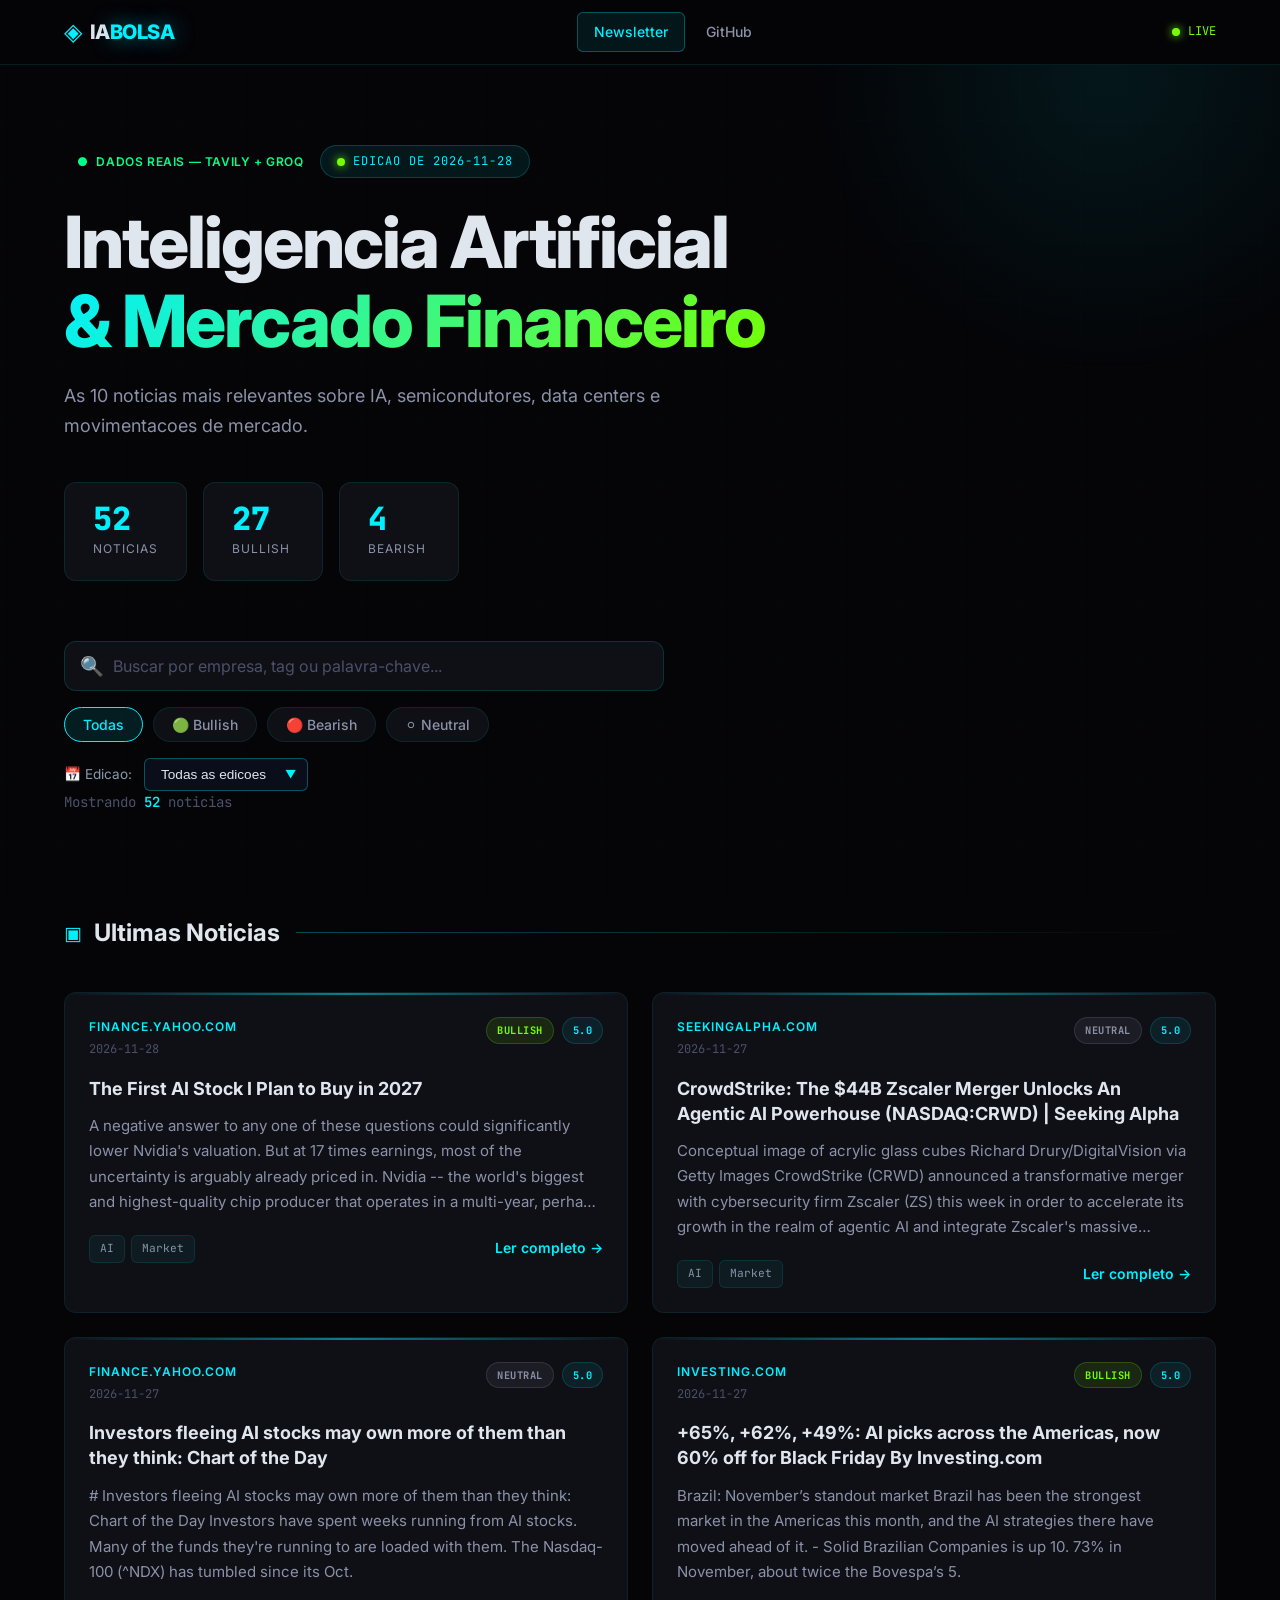
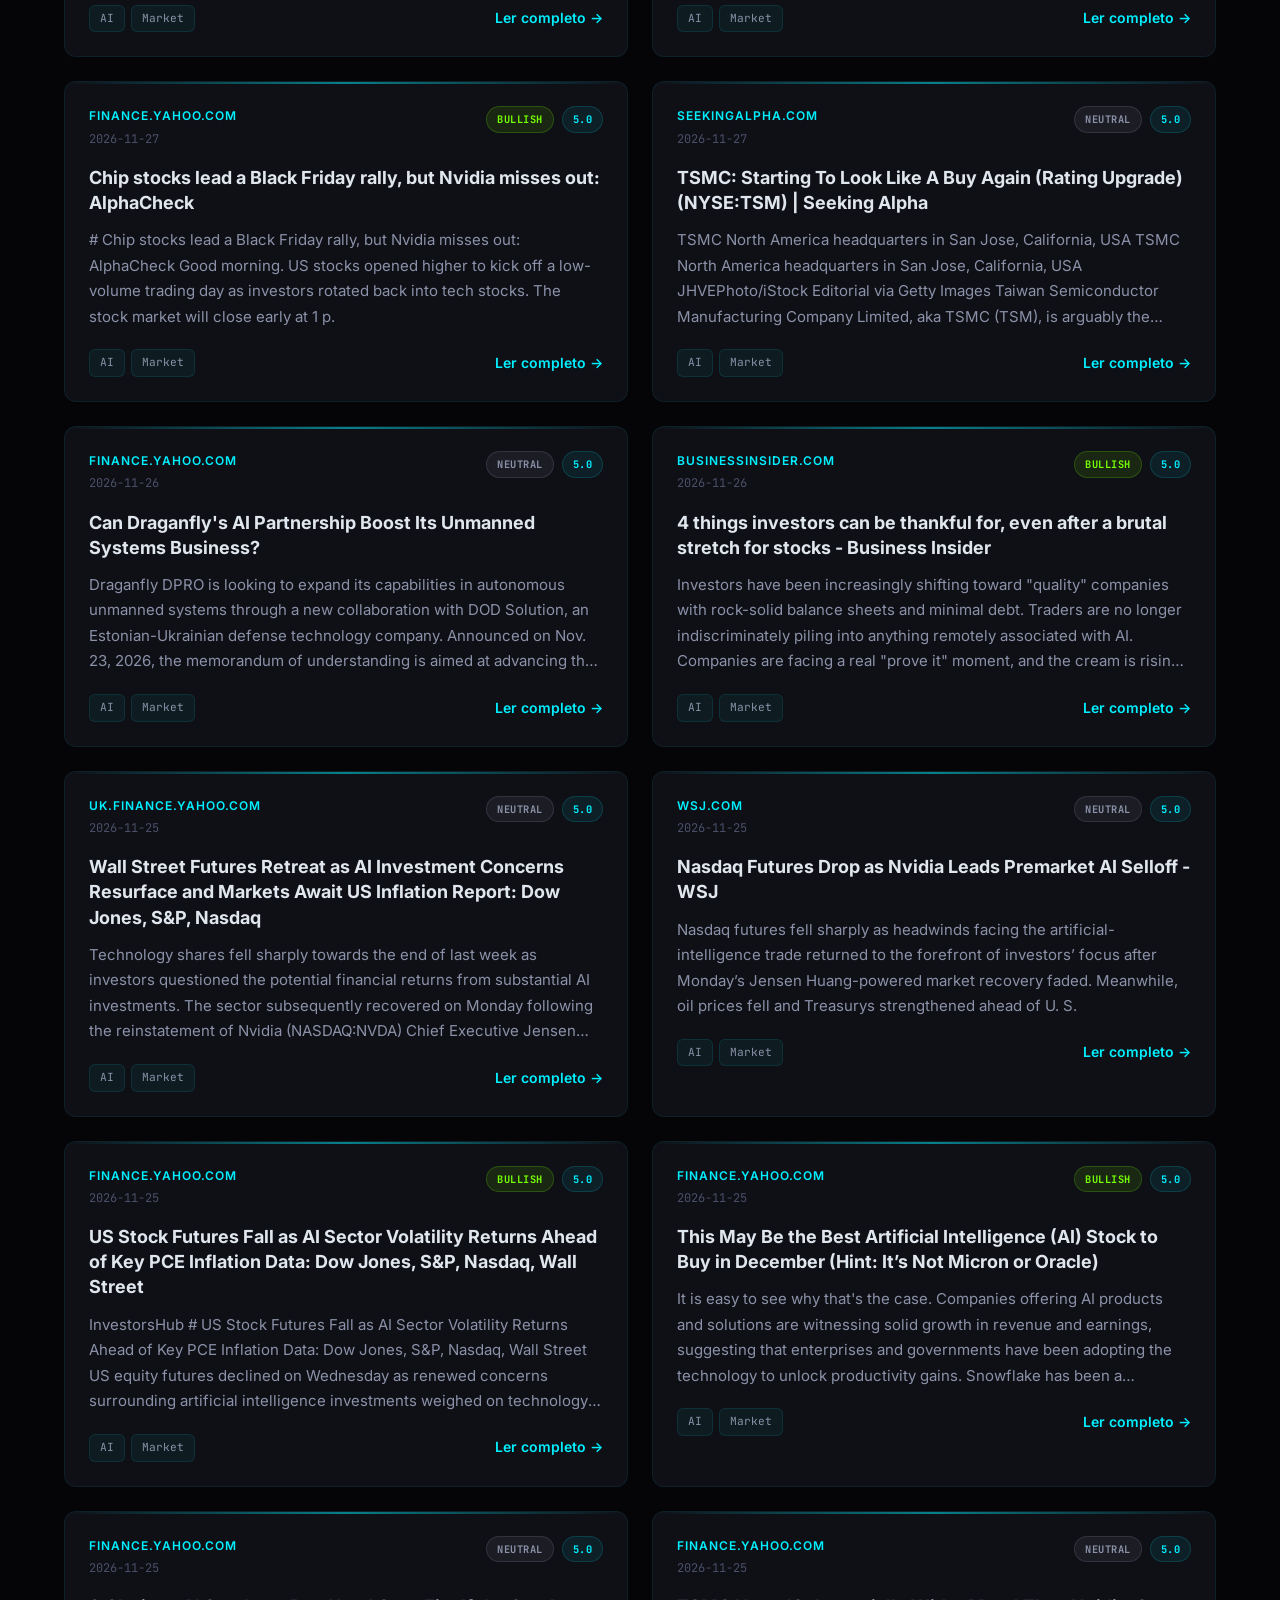
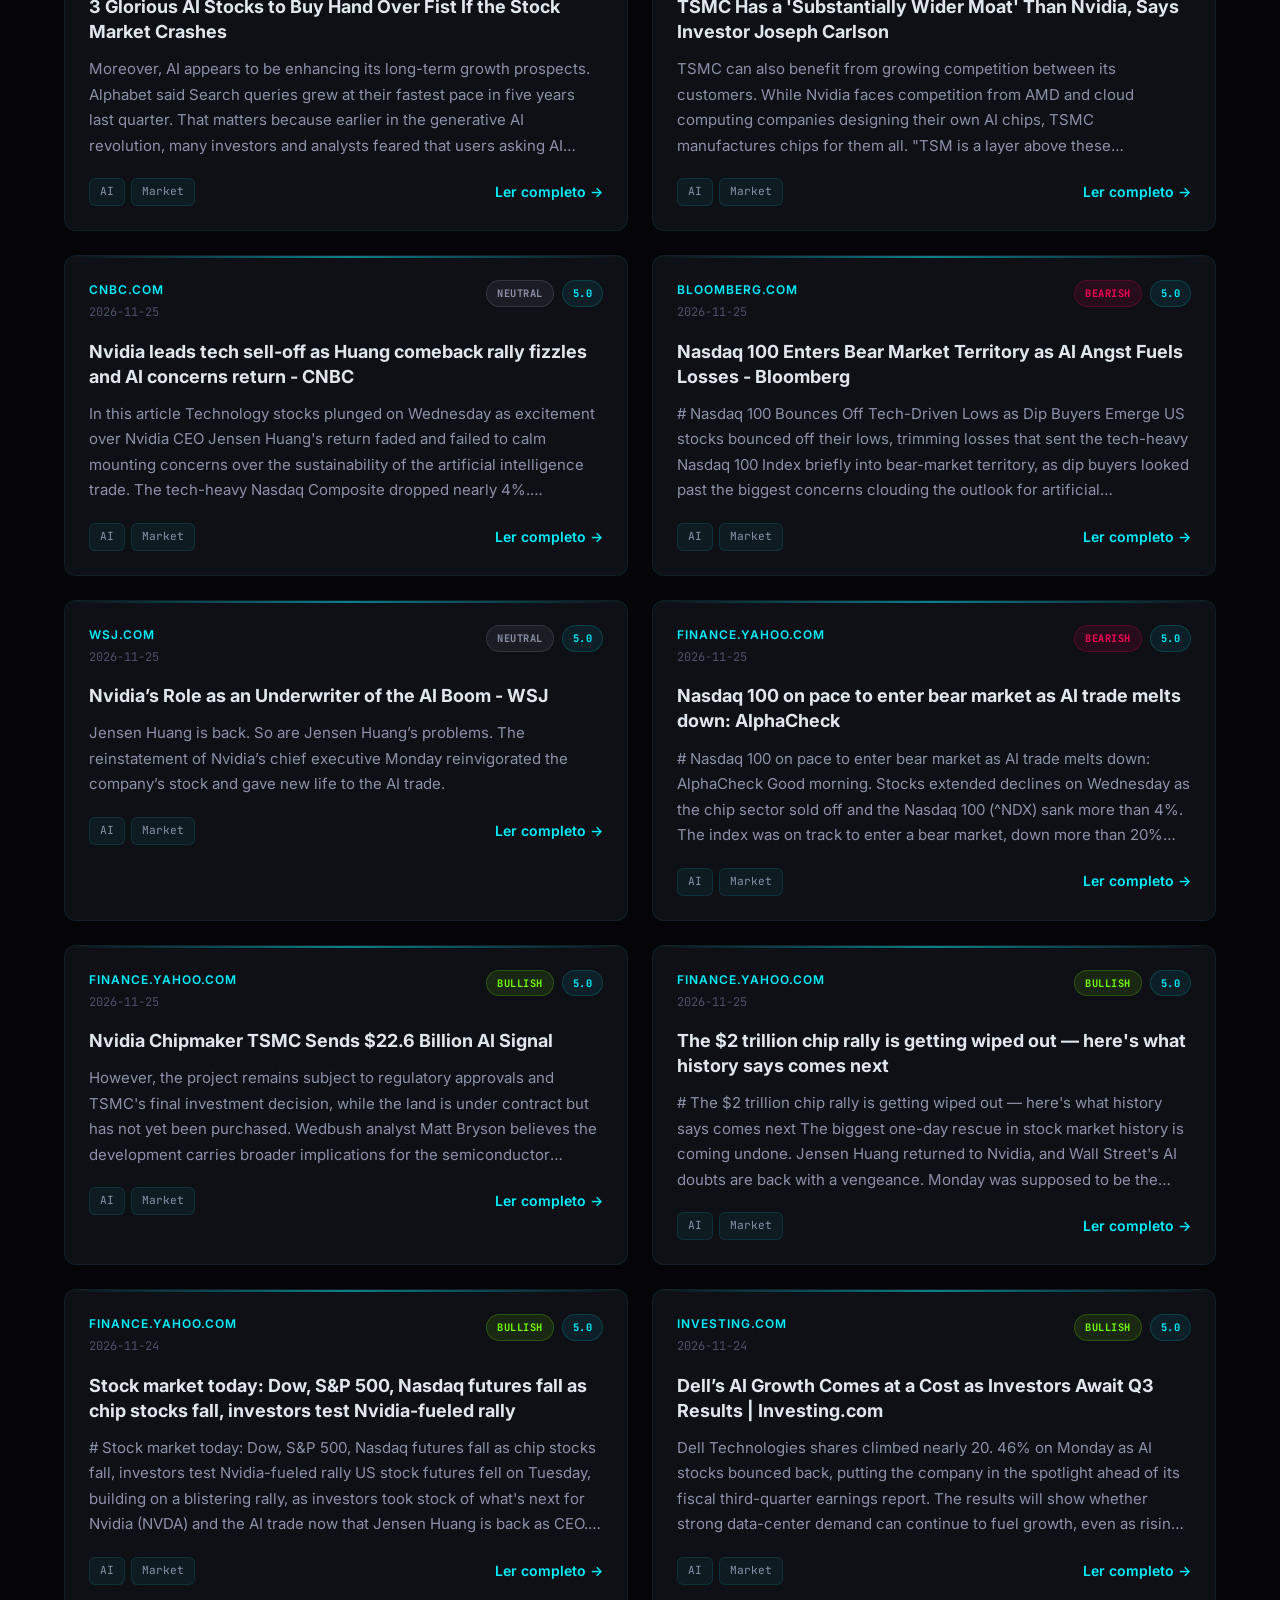
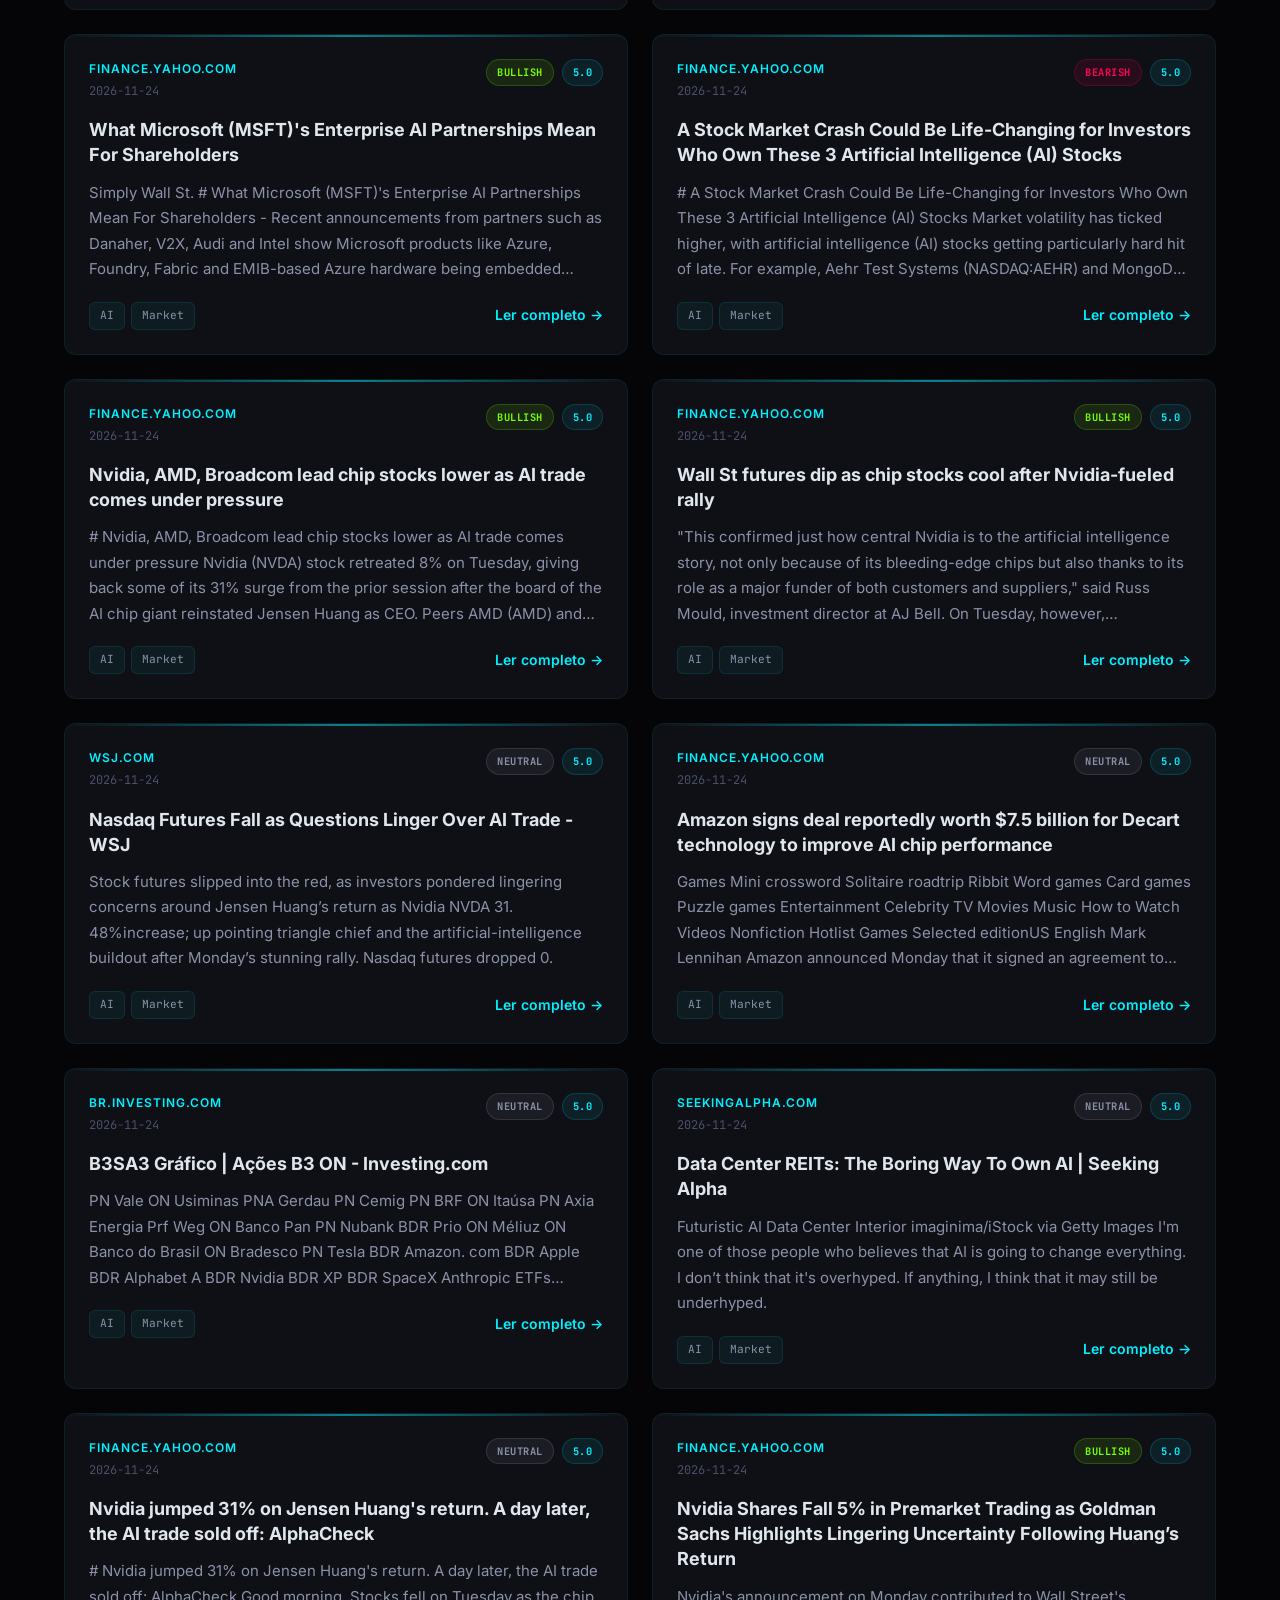
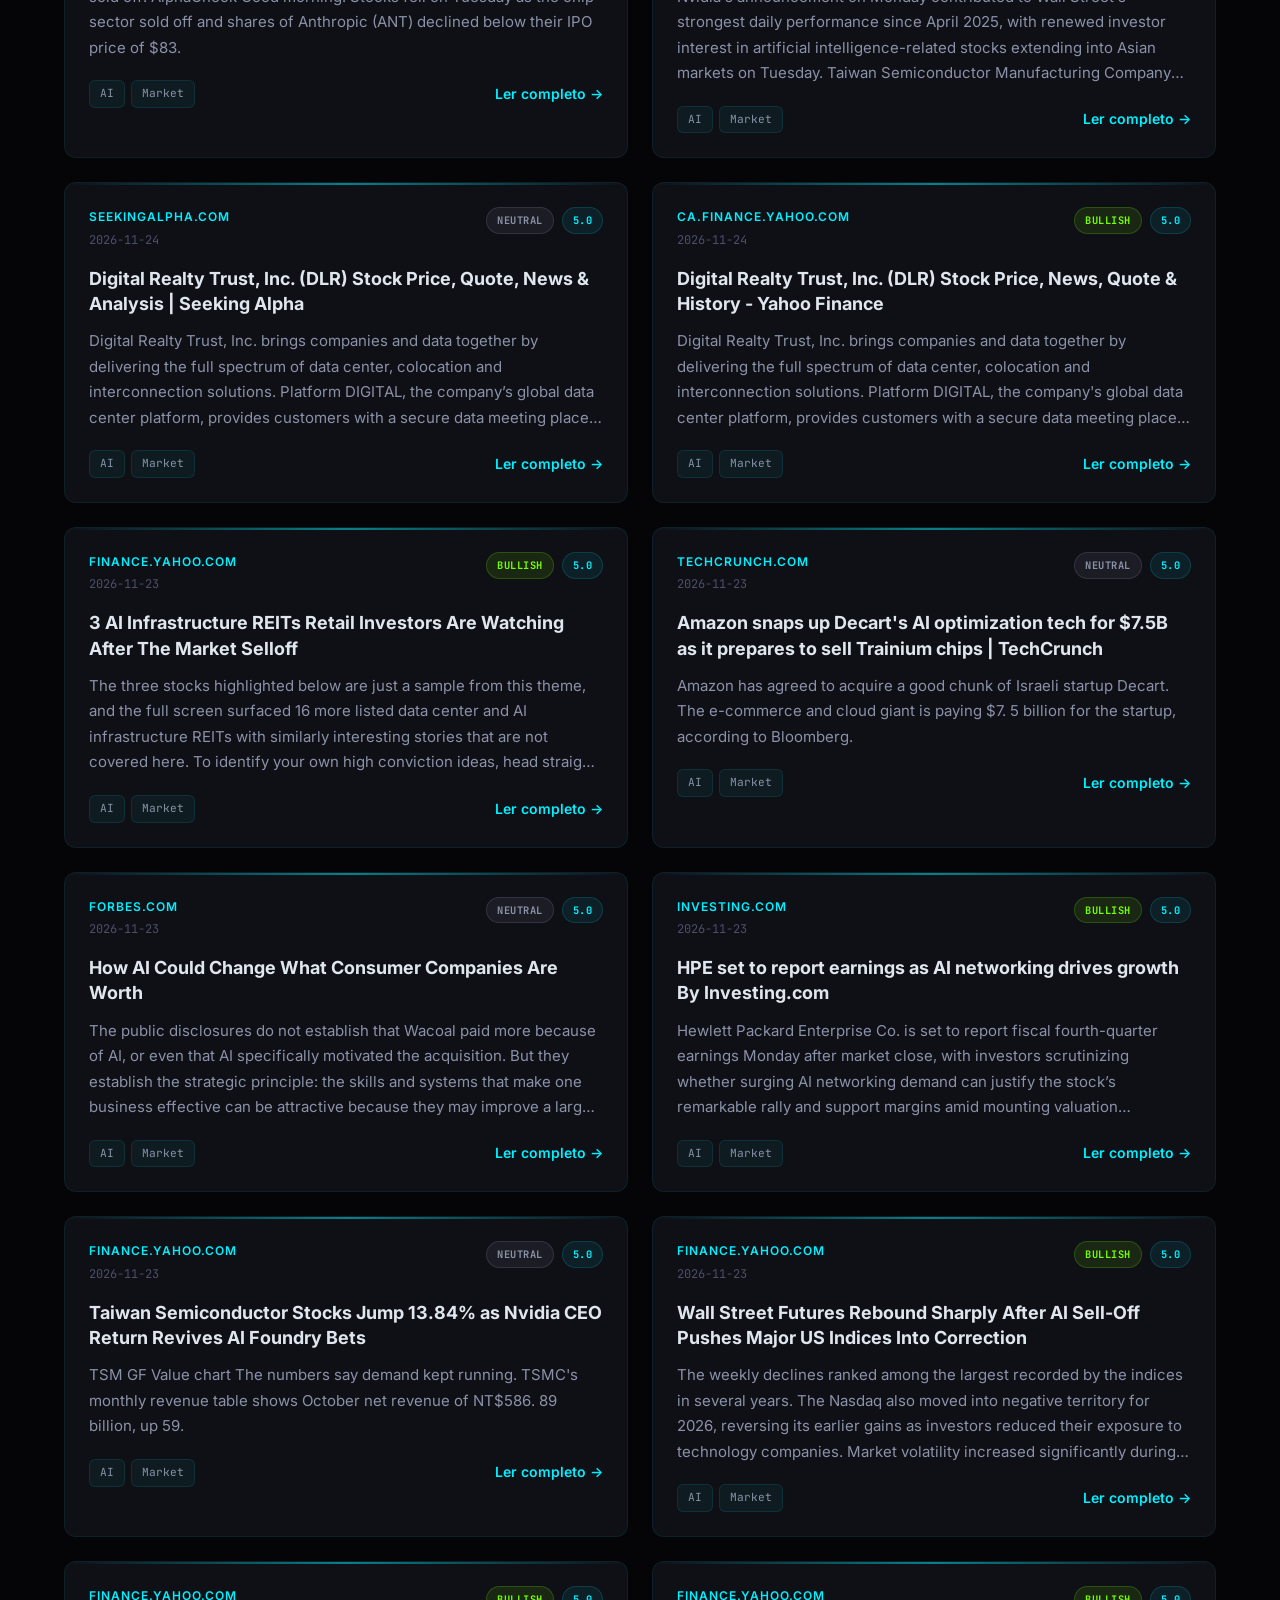
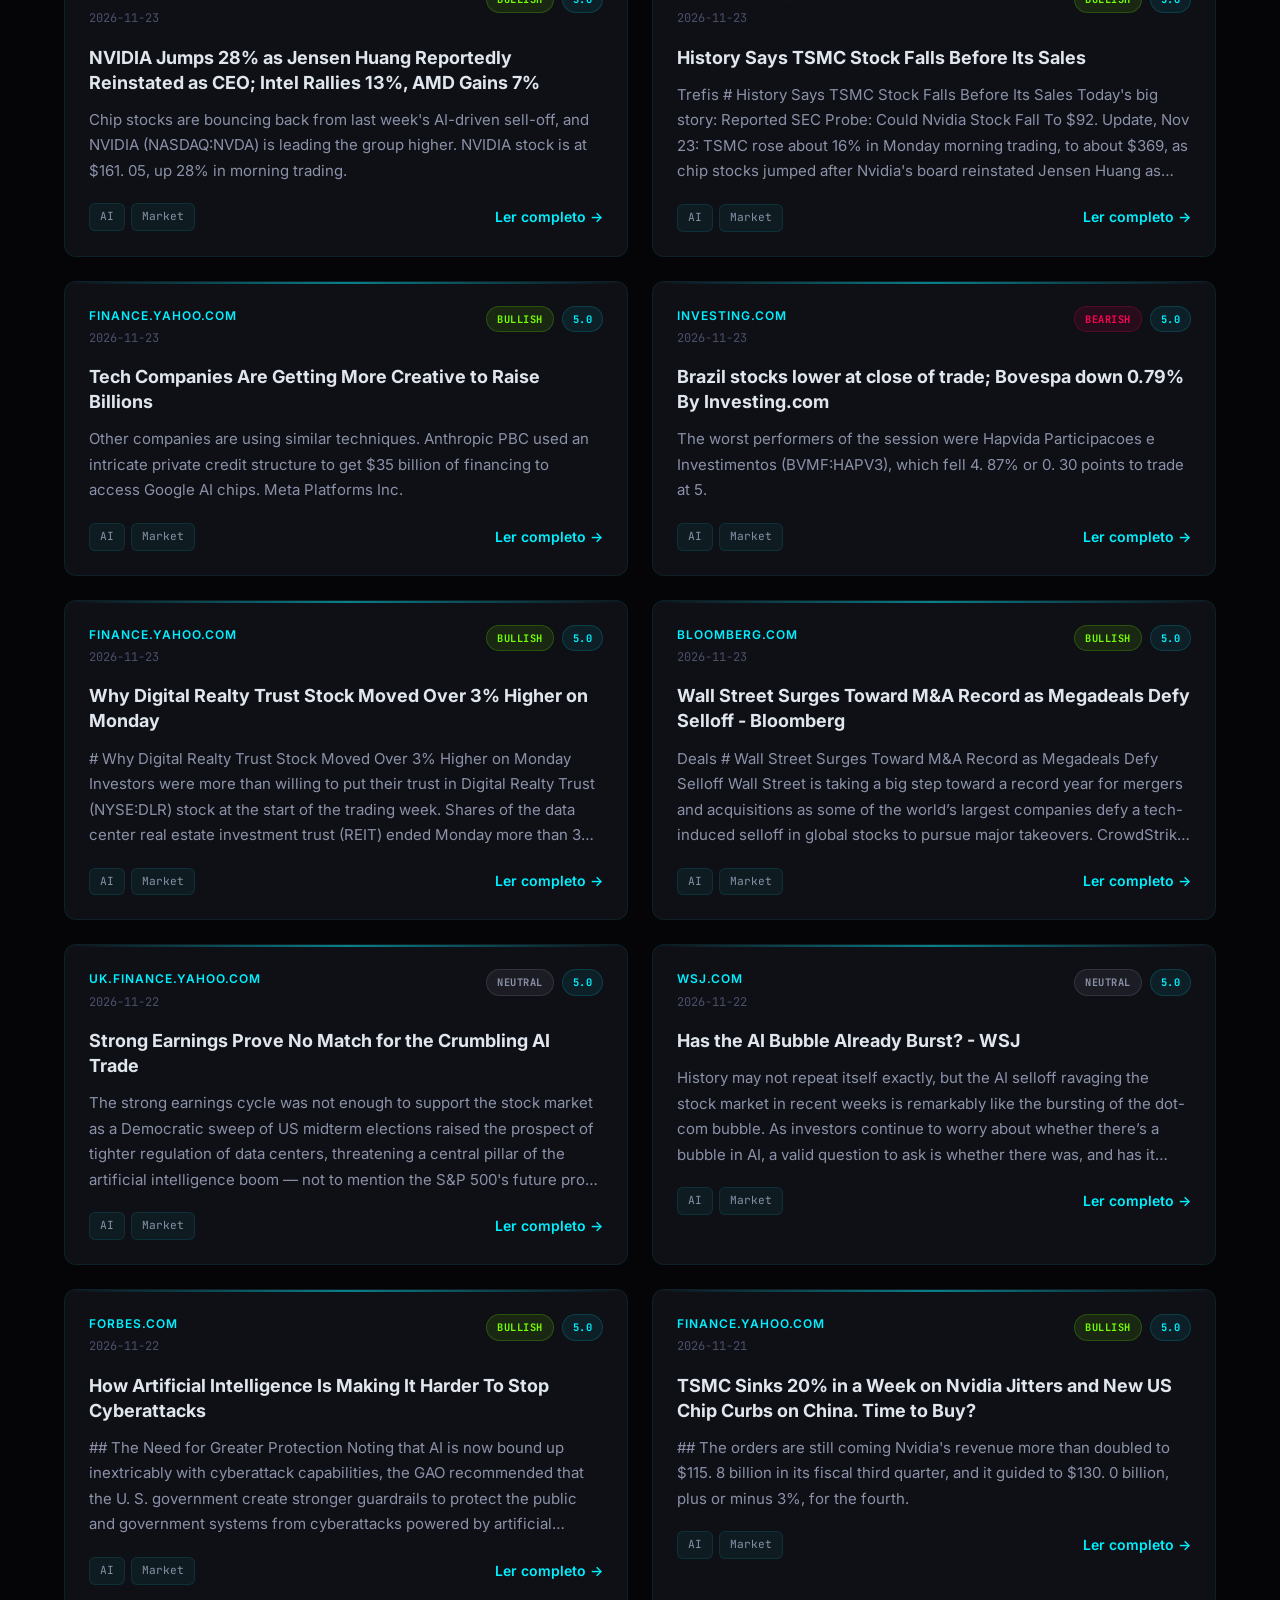
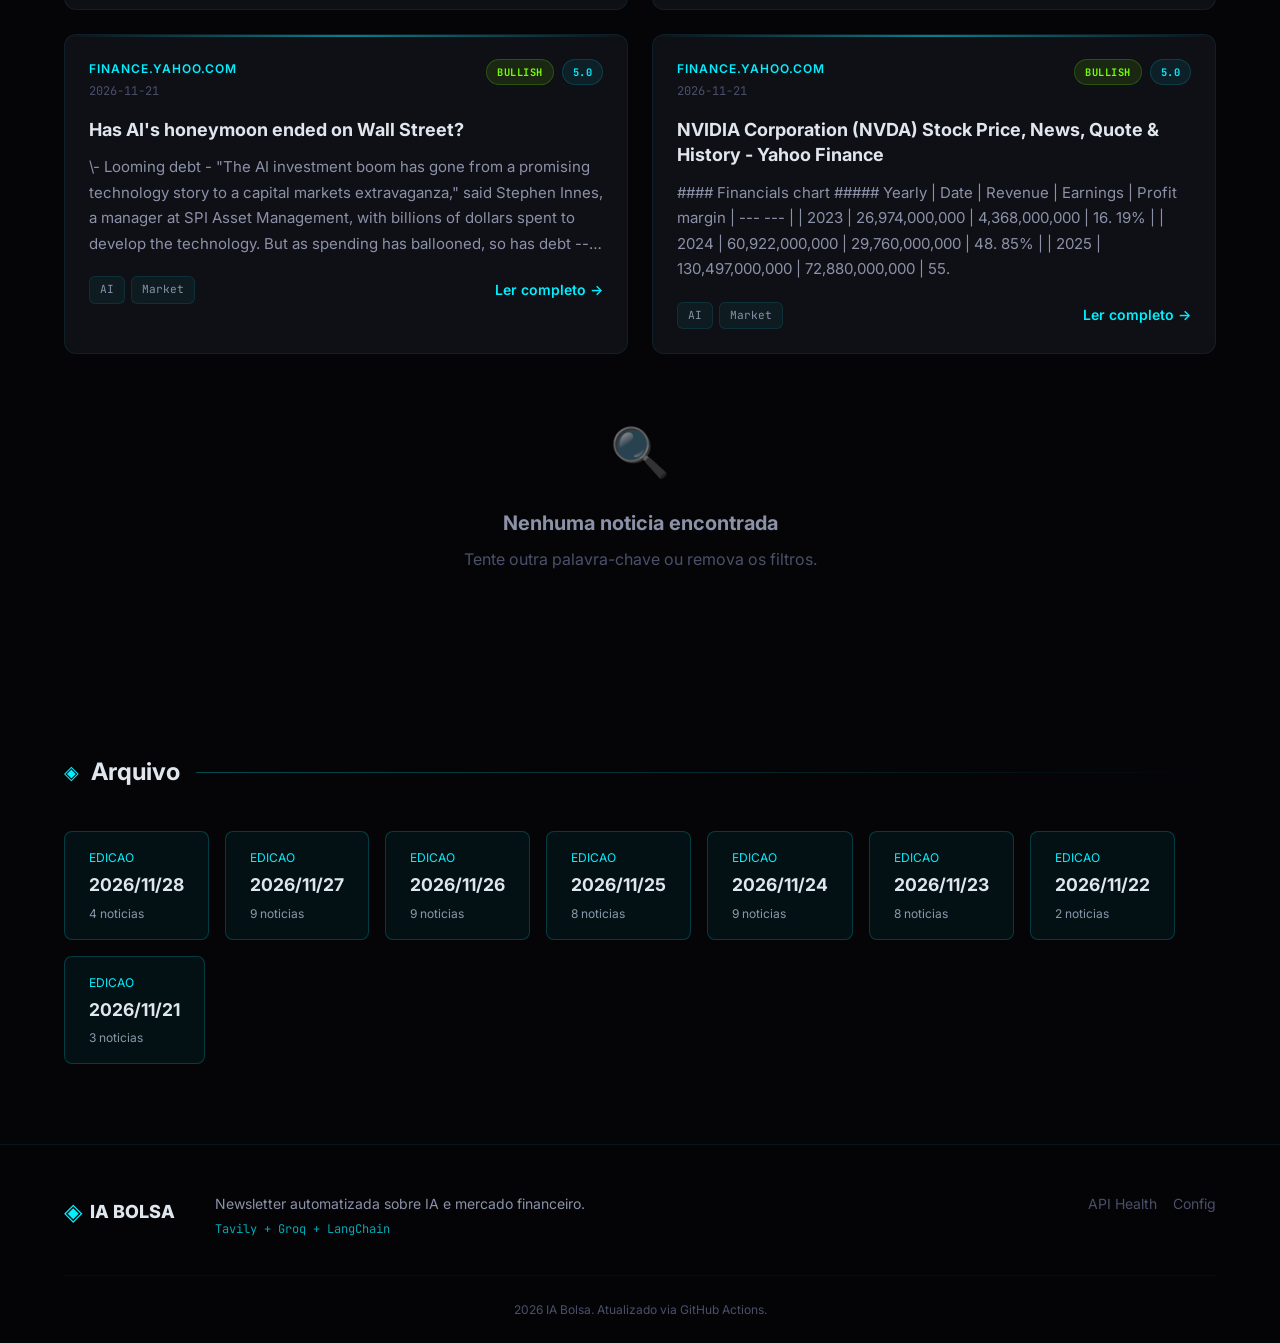
==== commit 5bc61b6c: "update: newsletter 2026-11-28 [bot]" ====
--- a/index.html
+++ b/index.html
@@ -4,7 +4,7 @@
     <meta charset="UTF-8">
     <meta name="viewport" content="width=device-width, initial-scale=1.0">
     <meta name="description" content="Newsletter automatizada sobre IA e mercado financeiro.">
-    <title>Newsletter IA Bolsa — 2026-11-27</title>
+    <title>Newsletter IA Bolsa — 2026-11-28</title>
     
     <link rel="preconnect" href="https://fonts.googleapis.com">
     <link rel="preconnect" href="https://fonts.gstatic.com" crossorigin>
@@ -52,7 +52,7 @@
         </div>
         <div class="hero-badge">
             <span class="pulse-dot"></span>
-            <span>EDICAO DE 2026-11-27</span>
+            <span>EDICAO DE 2026-11-28</span>
         </div>
         <h1 class="hero-title">
             Inteligencia Artificial<br>
@@ -64,15 +64,15 @@
         </p>
         <div class="hero-stats">
             <div class="stat-card">
-                <span class="stat-value" id="stat-total">58</span>
+                <span class="stat-value" id="stat-total">52</span>
                 <span class="stat-label">Noticias</span>
             </div>
             <div class="stat-card">
-                <span class="stat-value" id="stat-bullish">29</span>
+                <span class="stat-value" id="stat-bullish">27</span>
                 <span class="stat-label">Bullish</span>
             </div>
             <div class="stat-card">
-                <span class="stat-value" id="stat-bearish">5</span>
+                <span class="stat-value" id="stat-bearish">4</span>
                 <span class="stat-label">Bearish</span>
             </div>
         </div>
@@ -98,6 +98,8 @@
                 <select id="date-select" style="appearance:none;background:#0a0e1a;border:1px solid rgba(0,240,255,0.3);color:#e0e6ed;padding:0.5rem 2.5rem 0.5rem 1rem;border-radius:6px;font-size:0.85rem;cursor:pointer;min-width:140px;">
                     <option value="all">Todas as edicoes</option>
                     
+                    <option value="2026-11-28">2026/11/28</option>
+                    
                     <option value="2026-11-27">2026/11/27</option>
                     
                     <option value="2026-11-26">2026/11/26</option>
@@ -112,14 +114,12 @@
                     
                     <option value="2026-11-21">2026/11/21</option>
                     
-                    <option value="2026-11-20">2026/11/20</option>
-                    
                 </select>
                 <span style="position:absolute;right:0.75rem;top:50%;transform:translateY(-50%);pointer-events:none;color:#00f0ff;font-size:0.7rem;">▼</span>
             </div>
         </div>
         
-        <div class="results-count" id="results-count">Mostrando <span>58</span> noticias</div>
+        <div class="results-count" id="results-count">Mostrando <span>52</span> noticias</div>
     </div>
 </section>
 
@@ -136,6 +136,48 @@
         <div class="news-grid" id="news-grid">
             
             
+            <article class="news-card" data-sentimento="bullish" data-search="the first ai stock i plan to buy in 2027 a negative answer to any one of these questions could significantly lower nvidias valuation.  but at 17 times earnings, most of the uncertainty is arguably already priced in.  nvidia -- the worlds biggest and highest-quality chip producer that operates in a multi-year, perhaps even a multi-decade growth window -- now trades at less than 10 times forward earnings. finance.yahoo.com ai market" data-edicao="2026-11-28">
+                <div class="card-glow"></div>
+                <div class="card-content">
+                    <div class="card-header">
+                        <div class="card-meta">
+                            <span class="card-source">finance.yahoo.com</span>
+                            <span class="card-date">2026-11-28</span>
+                        </div>
+                        <div class="card-badges">
+                            <span class="badge sentiment-badge sentiment-bullish">
+                                BULLISH
+                            </span>
+                            <span class="badge score-badge">
+                                5.0
+                            </span>
+                        </div>
+                    </div>
+
+                    <h3 class="card-title">
+                        <a href="https://finance.yahoo.com/technology/ai/articles/first-ai-stock-plan-buy-052002364.html" target="_blank" rel="noopener">
+                            The First AI Stock I Plan to Buy in 2027
+                        </a>
+                    </h3>
+
+                    <p class="card-summary">A negative answer to any one of these questions could significantly lower Nvidia's valuation.  But at 17 times earnings, most of the uncertainty is arguably already priced in.  Nvidia -- the world's biggest and highest-quality chip producer that operates in a multi-year, perhaps even a multi-decade growth window -- now trades at less than 10 times forward earnings.</p>
+
+                    <div class="card-footer">
+                        <div class="card-tags">
+                            
+                            <span class="tag">AI</span>
+                            
+                            <span class="tag">Market</span>
+                            
+                        </div>
+                        <a href="https://finance.yahoo.com/technology/ai/articles/first-ai-stock-plan-buy-052002364.html" target="_blank" rel="noopener" class="card-link">
+                            Ler completo →
+                        </a>
+                    </div>
+                </div>
+            </article>
+            
+            
             <article class="news-card" data-sentimento="neutral" data-search="crowdstrike: the $44b zscaler merger unlocks an agentic ai powerhouse (nasdaq:crwd) | seeking alpha conceptual image of acrylic glass cubes
 
 richard drury/digitalvision via getty images
@@ -332,6 +374,60 @@
             </article>
             
             
+            <article class="news-card" data-sentimento="neutral" data-search="tsmc: starting to look like a buy again (rating upgrade) (nyse:tsm) | seeking alpha tsmc north america headquarters in san jose, california, usa
+
+tsmc north america headquarters in san jose, california, usa
+
+jhvephoto/istock editorial via getty images
+
+taiwan semiconductor manufacturing company limited, aka tsmc (tsm), is arguably the strongest semiconductor (computer chip) company on the planet.  it enjoys a 75% share of the pure-play semiconductor. seekingalpha.com ai market" data-edicao="2026-11-28">
+                <div class="card-glow"></div>
+                <div class="card-content">
+                    <div class="card-header">
+                        <div class="card-meta">
+                            <span class="card-source">seekingalpha.com</span>
+                            <span class="card-date">2026-11-27</span>
+                        </div>
+                        <div class="card-badges">
+                            <span class="badge sentiment-badge sentiment-neutral">
+                                NEUTRAL
+                            </span>
+                            <span class="badge score-badge">
+                                5.0
+                            </span>
+                        </div>
+                    </div>
+
+                    <h3 class="card-title">
+                        <a href="https://seekingalpha.com/article/4972639-tsmc-starting-to-look-like-a-buy-again-upgrade" target="_blank" rel="noopener">
+                            TSMC: Starting To Look Like A Buy Again (Rating Upgrade) (NYSE:TSM) | Seeking Alpha
+                        </a>
+                    </h3>
+
+                    <p class="card-summary">TSMC North America headquarters in San Jose, California, USA
+
+TSMC North America headquarters in San Jose, California, USA
+
+JHVEPhoto/iStock Editorial via Getty Images
+
+Taiwan Semiconductor Manufacturing Company Limited, aka TSMC (TSM), is arguably the strongest semiconductor (computer chip) company on the planet.  It enjoys a 75% share of the pure-play semiconductor.</p>
+
+                    <div class="card-footer">
+                        <div class="card-tags">
+                            
+                            <span class="tag">AI</span>
+                            
+                            <span class="tag">Market</span>
+                            
+                        </div>
+                        <a href="https://seekingalpha.com/article/4972639-tsmc-starting-to-look-like-a-buy-again-upgrade" target="_blank" rel="noopener" class="card-link">
+                            Ler completo →
+                        </a>
+                    </div>
+                </div>
+            </article>
+            
+            
             <article class="news-card" data-sentimento="neutral" data-search="can draganflys ai partnership boost its unmanned systems business? draganfly dpro is looking to expand its capabilities in autonomous unmanned systems through a new collaboration with dod solution, an estonian-ukrainian defense technology company.  announced on nov.  23, 2026, the memorandum of understanding is aimed at advancing the integration of dod solutions onboard autonomy technology into selected draganfly unmanned systems. finance.yahoo.com ai market" data-edicao="2026-11-26">
                 <div class="card-glow"></div>
                 <div class="card-content">
@@ -923,6 +1019,56 @@
                             
                         </div>
                         <a href="https://finance.yahoo.com/technology/ai/articles/nvidia-chipmaker-tsmc-sends-22-162725540.html" target="_blank" rel="noopener" class="card-link">
+                            Ler completo →
+                        </a>
+                    </div>
+                </div>
+            </article>
+            
+            
+            <article class="news-card" data-sentimento="bullish" data-search="the $2 trillion chip rally is getting wiped out — heres what history says comes next # the $2 trillion chip rally is getting wiped out — heres what history says comes next
+
+the biggest one-day rescue in stock market history is coming undone.  jensen huang returned to nvidia, and wall streets ai doubts are back with a vengeance. 
+
+monday was supposed to be the start of the comeback. finance.yahoo.com ai market" data-edicao="2026-11-28">
+                <div class="card-glow"></div>
+                <div class="card-content">
+                    <div class="card-header">
+                        <div class="card-meta">
+                            <span class="card-source">finance.yahoo.com</span>
+                            <span class="card-date">2026-11-25</span>
+                        </div>
+                        <div class="card-badges">
+                            <span class="badge sentiment-badge sentiment-bullish">
+                                BULLISH
+                            </span>
+                            <span class="badge score-badge">
+                                5.0
+                            </span>
+                        </div>
+                    </div>
+
+                    <h3 class="card-title">
+                        <a href="https://finance.yahoo.com/markets/article/the-2-trillion-chip-rally-is-getting-wiped-out--heres-what-history-says-comes-next-145306996.html" target="_blank" rel="noopener">
+                            The $2 trillion chip rally is getting wiped out — here's what history says comes next
+                        </a>
+                    </h3>
+
+                    <p class="card-summary"># The $2 trillion chip rally is getting wiped out — here's what history says comes next
+
+The biggest one-day rescue in stock market history is coming undone.  Jensen Huang returned to Nvidia, and Wall Street's AI doubts are back with a vengeance. 
+
+Monday was supposed to be the start of the comeback.</p>
+
+                    <div class="card-footer">
+                        <div class="card-tags">
+                            
+                            <span class="tag">AI</span>
+                            
+                            <span class="tag">Market</span>
+                            
+                        </div>
+                        <a href="https://finance.yahoo.com/markets/article/the-2-trillion-chip-rally-is-getting-wiped-out--heres-what-history-says-comes-next-145306996.html" target="_blank" rel="noopener" class="card-link">
                             Ler completo →
                         </a>
                     </div>
@@ -1590,6 +1736,48 @@
             </article>
             
             
+            <article class="news-card" data-sentimento="bullish" data-search="digital realty trust, inc. (dlr) stock price, news, quote & history - yahoo finance digital realty trust, inc.  brings companies and data together by delivering the full spectrum of data center, colocation and interconnection solutions.  platform digital, the companys global data center platform, provides customers with a secure data meeting place and a proven pervasive datacenter architecture (pdx) solution methodology for powering innovation, from cloud and digital transformation to emerging technologies like artificial intelligence (ai), and efficiently managing data gravity challenges. ca.finance.yahoo.com ai market" data-edicao="2026-11-28">
+                <div class="card-glow"></div>
+                <div class="card-content">
+                    <div class="card-header">
+                        <div class="card-meta">
+                            <span class="card-source">ca.finance.yahoo.com</span>
+                            <span class="card-date">2026-11-24</span>
+                        </div>
+                        <div class="card-badges">
+                            <span class="badge sentiment-badge sentiment-bullish">
+                                BULLISH
+                            </span>
+                            <span class="badge score-badge">
+                                5.0
+                            </span>
+                        </div>
+                    </div>
+
+                    <h3 class="card-title">
+                        <a href="https://ca.finance.yahoo.com/quote/DLR" target="_blank" rel="noopener">
+                            Digital Realty Trust, Inc. (DLR) Stock Price, News, Quote & History - Yahoo Finance
+                        </a>
+                    </h3>
+
+                    <p class="card-summary">Digital Realty Trust, Inc.  brings companies and data together by delivering the full spectrum of data center, colocation and interconnection solutions.  Platform DIGITAL, the company's global data center platform, provides customers with a secure data meeting place and a proven Pervasive Datacenter Architecture (PDx) solution methodology for powering innovation, from cloud and digital transformation to emerging technologies like artificial intelligence (AI), and efficiently managing Data Gravity challenges.</p>
+
+                    <div class="card-footer">
+                        <div class="card-tags">
+                            
+                            <span class="tag">AI</span>
+                            
+                            <span class="tag">Market</span>
+                            
+                        </div>
+                        <a href="https://ca.finance.yahoo.com/quote/DLR" target="_blank" rel="noopener" class="card-link">
+                            Ler completo →
+                        </a>
+                    </div>
+                </div>
+            </article>
+            
+            
             <article class="news-card" data-sentimento="bullish" data-search="3 ai infrastructure reits retail investors are watching after the market selloff the three stocks highlighted below are just a sample from this theme, and the full screen surfaced 16 more listed data center and ai infrastructure reits with similarly interesting stories that are not covered here.  to identify your own high conviction ideas, head straight into the global data center and ai infrastructure reits screener to filter and analyze this wider group. 
 
 ## equinix (eqix)
@@ -2439,624 +2627,6 @@
                             
                         </div>
                         <a href="https://finance.yahoo.com/quote/NVDA" target="_blank" rel="noopener" class="card-link">
-                            Ler completo →
-                        </a>
-                    </div>
-                </div>
-            </article>
-            
-            
-            <article class="news-card" data-sentimento="bullish" data-search="does the nestle ai deal matter for microsoft shareholders? nestle has signed ai partnership deals with microsoft (nasdaq:msft) and boston dynamics, according to a wall street journal exclusive published november 20, 2026.  the work centers on nestles new deep tech center in orbe, switzerland, where the company plans to use ai, smart sensors, and robotics to improve efficiency in its operations.  the reporting disclosed no deal value, no contract length, and no specific microsoft products. finance.yahoo.com ai market" data-edicao="2026-11-20">
-                <div class="card-glow"></div>
-                <div class="card-content">
-                    <div class="card-header">
-                        <div class="card-meta">
-                            <span class="card-source">finance.yahoo.com</span>
-                            <span class="card-date">2026-11-20</span>
-                        </div>
-                        <div class="card-badges">
-                            <span class="badge sentiment-badge sentiment-bullish">
-                                BULLISH
-                            </span>
-                            <span class="badge score-badge">
-                                5.0
-                            </span>
-                        </div>
-                    </div>
-
-                    <h3 class="card-title">
-                        <a href="https://finance.yahoo.com/technology/ai/articles/does-nestle-ai-deal-matter-120730174.html" target="_blank" rel="noopener">
-                            Does the Nestle AI Deal Matter for Microsoft Shareholders?
-                        </a>
-                    </h3>
-
-                    <p class="card-summary">Nestle has signed AI partnership deals with Microsoft (NASDAQ:MSFT) and Boston Dynamics, according to a Wall Street Journal exclusive published November 20, 2026.  The work centers on Nestle's new Deep Tech Center in Orbe, Switzerland, where the company plans to use AI, smart sensors, and robotics to improve efficiency in its operations.  The reporting disclosed no deal value, no contract length, and no specific Microsoft products.</p>
-
-                    <div class="card-footer">
-                        <div class="card-tags">
-                            
-                            <span class="tag">AI</span>
-                            
-                            <span class="tag">Market</span>
-                            
-                        </div>
-                        <a href="https://finance.yahoo.com/technology/ai/articles/does-nestle-ai-deal-matter-120730174.html" target="_blank" rel="noopener" class="card-link">
-                            Ler completo →
-                        </a>
-                    </div>
-                </div>
-            </article>
-            
-            
-            <article class="news-card" data-sentimento="bullish" data-search="arrive ai inc. (arai) stock price, news, quote & history - yahoo finance #### earnings chart
-
-| field | value |
- --- |
-| current quarter estimate date | 4q |
-| current calendar quarter | 4q2026 |
-| current quarter estimate year | 2026 |
-| current fiscal quarter | 4q2026 |
-| current period end date | 2026-12-31 |
-| is earnings date estimate | no |
-
-##### quarterly
-
-| date | actual | estimate | fiscal quarter | calendar quarter | difference | surprise pct | period end date | reported date |
- ---  ---  ---  --- 
-| 4q2025 | -5. 76 | -6. 24 | 4q2025 | 4q2025 | 0. finance.yahoo.com ai market" data-edicao="2026-11-20">
-                <div class="card-glow"></div>
-                <div class="card-content">
-                    <div class="card-header">
-                        <div class="card-meta">
-                            <span class="card-source">finance.yahoo.com</span>
-                            <span class="card-date">2026-11-20</span>
-                        </div>
-                        <div class="card-badges">
-                            <span class="badge sentiment-badge sentiment-bullish">
-                                BULLISH
-                            </span>
-                            <span class="badge score-badge">
-                                5.0
-                            </span>
-                        </div>
-                    </div>
-
-                    <h3 class="card-title">
-                        <a href="https://finance.yahoo.com/quote/ARAI" target="_blank" rel="noopener">
-                            Arrive AI Inc. (ARAI) Stock Price, News, Quote & History - Yahoo Finance
-                        </a>
-                    </h3>
-
-                    <p class="card-summary">#### Earnings chart
-
-| Field | Value |
- --- |
-| Current quarter estimate date | 4Q |
-| Current calendar quarter | 4Q2026 |
-| Current quarter estimate year | 2026 |
-| Current fiscal quarter | 4Q2026 |
-| Current period end date | 2026-12-31 |
-| Is earnings date estimate | No |
-
-##### Quarterly
-
-| Date | Actual | Estimate | Fiscal quarter | Calendar quarter | Difference | Surprise pct | Period end date | Reported date |
- ---  ---  ---  --- 
-| 4Q2025 | -5. 76 | -6. 24 | 4Q2025 | 4Q2025 | 0.</p>
-
-                    <div class="card-footer">
-                        <div class="card-tags">
-                            
-                            <span class="tag">AI</span>
-                            
-                            <span class="tag">Market</span>
-                            
-                        </div>
-                        <a href="https://finance.yahoo.com/quote/ARAI" target="_blank" rel="noopener" class="card-link">
-                            Ler completo →
-                        </a>
-                    </div>
-                </div>
-            </article>
-            
-            
-            <article class="news-card" data-sentimento="bullish" data-search="nasdaq plunges 5% a day after anthropic debut, but investors still believe in ai even so, investors largely said they continued to believe ‌in the ai trade, which took markets to record highs as recently as last month. 
-
-comments:
-
-michael monaghan, portfolio manager and partner at founder etfs, dallas, texas:
-
-in the short run, sentiment drives prices.  in the long run, fundamentals do. finance.yahoo.com ai market" data-edicao="2026-11-21">
-                <div class="card-glow"></div>
-                <div class="card-content">
-                    <div class="card-header">
-                        <div class="card-meta">
-                            <span class="card-source">finance.yahoo.com</span>
-                            <span class="card-date">2026-11-20</span>
-                        </div>
-                        <div class="card-badges">
-                            <span class="badge sentiment-badge sentiment-bullish">
-                                BULLISH
-                            </span>
-                            <span class="badge score-badge">
-                                5.0
-                            </span>
-                        </div>
-                    </div>
-
-                    <h3 class="card-title">
-                        <a href="https://finance.yahoo.com/markets/stocks/articles/nasdaq-plunges-5-day-anthropic-211724232.html" target="_blank" rel="noopener">
-                            Nasdaq plunges 5% a day after Anthropic debut, but investors still believe in AI
-                        </a>
-                    </h3>
-
-                    <p class="card-summary">Even so, investors largely said they continued to believe ‌in the AI trade, which took markets to record highs as recently as last month. 
-
-COMMENTS:
-
-MICHAEL MONAGHAN, PORTFOLIO MANAGER AND PARTNER AT FOUNDER ETFS, DALLAS, TEXAS:
-
-"In the short run, sentiment drives prices.  In the long run, fundamentals do.</p>
-
-                    <div class="card-footer">
-                        <div class="card-tags">
-                            
-                            <span class="tag">AI</span>
-                            
-                            <span class="tag">Market</span>
-                            
-                        </div>
-                        <a href="https://finance.yahoo.com/markets/stocks/articles/nasdaq-plunges-5-day-anthropic-211724232.html" target="_blank" rel="noopener" class="card-link">
-                            Ler completo →
-                        </a>
-                    </div>
-                </div>
-            </article>
-            
-            
-            <article class="news-card" data-sentimento="bullish" data-search="c3.ai, inc. (ai) stock price, news, quote & history - yahoo finance #### financials chart
-
-##### yearly
-
-| date | revenue | earnings | profit margin |
- ---  --- |
-| 2023 | 266,795,000 | -268,839,000 | -100. 77% |
-| 2024 | 310,582,000 | -279,696,000 | -90. 06% |
-| 2025 | 389,056,000 | -288,702,000 | -74. finance.yahoo.com ai market" data-edicao="2026-11-21">
-                <div class="card-glow"></div>
-                <div class="card-content">
-                    <div class="card-header">
-                        <div class="card-meta">
-                            <span class="card-source">finance.yahoo.com</span>
-                            <span class="card-date">2026-11-20</span>
-                        </div>
-                        <div class="card-badges">
-                            <span class="badge sentiment-badge sentiment-bullish">
-                                BULLISH
-                            </span>
-                            <span class="badge score-badge">
-                                5.0
-                            </span>
-                        </div>
-                    </div>
-
-                    <h3 class="card-title">
-                        <a href="https://finance.yahoo.com/quote/AI" target="_blank" rel="noopener">
-                            C3.ai, Inc. (AI) Stock Price, News, Quote & History - Yahoo Finance
-                        </a>
-                    </h3>
-
-                    <p class="card-summary">#### Financials chart
-
-##### Yearly
-
-| Date | Revenue | Earnings | Profit margin |
- ---  --- |
-| 2023 | 266,795,000 | -268,839,000 | -100. 77% |
-| 2024 | 310,582,000 | -279,696,000 | -90. 06% |
-| 2025 | 389,056,000 | -288,702,000 | -74.</p>
-
-                    <div class="card-footer">
-                        <div class="card-tags">
-                            
-                            <span class="tag">AI</span>
-                            
-                            <span class="tag">Market</span>
-                            
-                        </div>
-                        <a href="https://finance.yahoo.com/quote/AI" target="_blank" rel="noopener" class="card-link">
-                            Ler completo →
-                        </a>
-                    </div>
-                </div>
-            </article>
-            
-            
-            <article class="news-card" data-sentimento="bearish" data-search="dell stock plunges 10% in the ai selloff and heads for its worst month since its 2018 return to the stock market. earnings are tuesday dell technologies (nyse: dell) fell 10% friday afternoon to $281. 12 as the selloff in ai and chip stocks deepened, two trading sessions before the company reports earnings on tuesday.  no company news came with the drop. finance.yahoo.com ai market" data-edicao="2026-11-21">
-                <div class="card-glow"></div>
-                <div class="card-content">
-                    <div class="card-header">
-                        <div class="card-meta">
-                            <span class="card-source">finance.yahoo.com</span>
-                            <span class="card-date">2026-11-20</span>
-                        </div>
-                        <div class="card-badges">
-                            <span class="badge sentiment-badge sentiment-bearish">
-                                BEARISH
-                            </span>
-                            <span class="badge score-badge">
-                                5.0
-                            </span>
-                        </div>
-                    </div>
-
-                    <h3 class="card-title">
-                        <a href="https://finance.yahoo.com/markets/stocks/articles/dell-stock-plunges-10-ai-180702531.html" target="_blank" rel="noopener">
-                            Dell Stock Plunges 10% in the AI Selloff and Heads for Its Worst Month Since Its 2018 Return to the Stock Market. Earnings Are Tuesday
-                        </a>
-                    </h3>
-
-                    <p class="card-summary">Dell Technologies (NYSE: DELL) fell 10% Friday afternoon to $281. 12 as the selloff in AI and chip stocks deepened, two trading sessions before the company reports earnings on Tuesday.  No company news came with the drop.</p>
-
-                    <div class="card-footer">
-                        <div class="card-tags">
-                            
-                            <span class="tag">AI</span>
-                            
-                            <span class="tag">Market</span>
-                            
-                        </div>
-                        <a href="https://finance.yahoo.com/markets/stocks/articles/dell-stock-plunges-10-ai-180702531.html" target="_blank" rel="noopener" class="card-link">
-                            Ler completo →
-                        </a>
-                    </div>
-                </div>
-            </article>
-            
-            
-            <article class="news-card" data-sentimento="neutral" data-search="exclusive | nestle partners with big tech to boost artificial intelligence use - wsj nestle nesn -1. 84%decrease; down pointing triangle is working with big tech companies to bolster the deployment of artificial intelligence in its factories and products as it seeks to better understand changing consumer habits. 
-
-the maker of kitkat chocolates, nescafe coffee and purina pet food has signed partnership deals to develop engineering products at its new facility in orbe, switzerland, chief technology officer stefan palzer said. wsj.com ai market" data-edicao="2026-11-21">
-                <div class="card-glow"></div>
-                <div class="card-content">
-                    <div class="card-header">
-                        <div class="card-meta">
-                            <span class="card-source">wsj.com</span>
-                            <span class="card-date">2026-11-20</span>
-                        </div>
-                        <div class="card-badges">
-                            <span class="badge sentiment-badge sentiment-neutral">
-                                NEUTRAL
-                            </span>
-                            <span class="badge score-badge">
-                                5.0
-                            </span>
-                        </div>
-                    </div>
-
-                    <h3 class="card-title">
-                        <a href="https://www.wsj.com/tech/ai/nestle-teams-up-with-microsoft-boston-dynamics-on-ai-in-factories-and-products-05bfb028" target="_blank" rel="noopener">
-                            Exclusive | Nestle Partners With Big Tech to Boost Artificial Intelligence Use - WSJ
-                        </a>
-                    </h3>
-
-                    <p class="card-summary">Nestle NESN -1. 84%decrease; down pointing triangle is working with big tech companies to bolster the deployment of artificial intelligence in its factories and products as it seeks to better understand changing consumer habits. 
-
-The maker of KitKat chocolates, Nescafe coffee and Purina pet food has signed partnership deals to develop engineering products at its new facility in Orbe, Switzerland, Chief Technology Officer Stefan Palzer said.</p>
-
-                    <div class="card-footer">
-                        <div class="card-tags">
-                            
-                            <span class="tag">AI</span>
-                            
-                            <span class="tag">Market</span>
-                            
-                        </div>
-                        <a href="https://www.wsj.com/tech/ai/nestle-teams-up-with-microsoft-boston-dynamics-on-ai-in-factories-and-products-05bfb028" target="_blank" rel="noopener" class="card-link">
-                            Ler completo →
-                        </a>
-                    </div>
-                </div>
-            </article>
-            
-            
-            <article class="news-card" data-sentimento="neutral" data-search="ai tech rout prompts us investors to rush into value stocks wall street fled ​headlong on friday from the ai boom to the relative safety of bonds and lower-priced shares outside the tech sector.. reuters.com ai market" data-edicao="2026-11-22">
-                <div class="card-glow"></div>
-                <div class="card-content">
-                    <div class="card-header">
-                        <div class="card-meta">
-                            <span class="card-source">reuters.com</span>
-                            <span class="card-date">2026-11-20</span>
-                        </div>
-                        <div class="card-badges">
-                            <span class="badge sentiment-badge sentiment-neutral">
-                                NEUTRAL
-                            </span>
-                            <span class="badge score-badge">
-                                5.0
-                            </span>
-                        </div>
-                    </div>
-
-                    <h3 class="card-title">
-                        <a href="https://www.reuters.com/business/finance/ai-tech-rout-prompts-us-investors-rush-into-value-stocks-2026-11-20" target="_blank" rel="noopener">
-                            AI tech rout prompts US investors to rush into value stocks
-                        </a>
-                    </h3>
-
-                    <p class="card-summary">Wall Street fled ​headlong on Friday from the AI boom to the relative safety of bonds and lower-priced shares outside the tech sector..</p>
-
-                    <div class="card-footer">
-                        <div class="card-tags">
-                            
-                            <span class="tag">AI</span>
-                            
-                            <span class="tag">Market</span>
-                            
-                        </div>
-                        <a href="https://www.reuters.com/business/finance/ai-tech-rout-prompts-us-investors-rush-into-value-stocks-2026-11-20" target="_blank" rel="noopener" class="card-link">
-                            Ler completo →
-                        </a>
-                    </div>
-                </div>
-            </article>
-            
-            
-            <article class="news-card" data-sentimento="neutral" data-search="b3 hoje: mercado de ações do brasil - investing.com ações da baird medical investment caem 5% — entenda o motivo
-
-- porinvesting. com•
-
-confira as cotações das ações negociadas na b3 hoje.  clique nas ações individualmente e fique atualizado com os dados de agora das empresas listadas na b3, a bolsa de valores brasileira. br.investing.com ai market" data-edicao="2026-11-23">
-                <div class="card-glow"></div>
-                <div class="card-content">
-                    <div class="card-header">
-                        <div class="card-meta">
-                            <span class="card-source">br.investing.com</span>
-                            <span class="card-date">2026-11-20</span>
-                        </div>
-                        <div class="card-badges">
-                            <span class="badge sentiment-badge sentiment-neutral">
-                                NEUTRAL
-                            </span>
-                            <span class="badge score-badge">
-                                5.0
-                            </span>
-                        </div>
-                    </div>
-
-                    <h3 class="card-title">
-                        <a href="https://br.investing.com/equities/brazil" target="_blank" rel="noopener">
-                            B3 Hoje: Mercado de Ações do Brasil - Investing.com
-                        </a>
-                    </h3>
-
-                    <p class="card-summary">Ações da Baird Medical Investment caem 5% — entenda o motivo
-
-- PorInvesting. com•
-
-Confira as cotações das ações negociadas na B3 hoje.  Clique nas ações individualmente e fique atualizado com os dados de agora das empresas listadas na B3, a bolsa de valores brasileira.</p>
-
-                    <div class="card-footer">
-                        <div class="card-tags">
-                            
-                            <span class="tag">AI</span>
-                            
-                            <span class="tag">Market</span>
-                            
-                        </div>
-                        <a href="https://br.investing.com/equities/brazil" target="_blank" rel="noopener" class="card-link">
-                            Ler completo →
-                        </a>
-                    </div>
-                </div>
-            </article>
-            
-            
-            <article class="news-card" data-sentimento="neutral" data-search="só 10 empresas da b3 elevaram o roe por cinco períodos seguidos; 6 superaram o ibovespa desde 2021 – money times ## em 2025, todas superaram o ibovespa; em 2026, apenas três
-
-a comparação anual reforça a diferença entre a evolução dos fundamentos e o desempenho das ações. 
-
-em 2025, todas as dez empresas superaram o ibovespa, que avançou 33,95%.  em 2026, até 17 de novembro, apenas b3, technos e telefônica brasil apresentaram retorno superior ao índice, que acumulava valorização de 5,07%. moneytimes.com.br ai market" data-edicao="2026-11-25">
-                <div class="card-glow"></div>
-                <div class="card-content">
-                    <div class="card-header">
-                        <div class="card-meta">
-                            <span class="card-source">moneytimes.com.br</span>
-                            <span class="card-date">2026-11-20</span>
-                        </div>
-                        <div class="card-badges">
-                            <span class="badge sentiment-badge sentiment-neutral">
-                                NEUTRAL
-                            </span>
-                            <span class="badge score-badge">
-                                5.0
-                            </span>
-                        </div>
-                    </div>
-
-                    <h3 class="card-title">
-                        <a href="https://www.moneytimes.com.br/so-10-empresas-da-b3-elevaram-o-roe-por-cinco-periodos-seguidos-6-superaram-o-ibovespa-desde-2021" target="_blank" rel="noopener">
-                            Só 10 empresas da B3 elevaram o ROE por cinco períodos seguidos; 6 superaram o Ibovespa desde 2021 – Money Times
-                        </a>
-                    </h3>
-
-                    <p class="card-summary">## Em 2025, todas superaram o Ibovespa; em 2026, apenas três
-
-A comparação anual reforça a diferença entre a evolução dos fundamentos e o desempenho das ações. 
-
-Em 2025, todas as dez empresas superaram o Ibovespa, que avançou 33,95%.  Em 2026, até 17 de novembro, apenas B3, Technos e Telefônica Brasil apresentaram retorno superior ao índice, que acumulava valorização de 5,07%.</p>
-
-                    <div class="card-footer">
-                        <div class="card-tags">
-                            
-                            <span class="tag">AI</span>
-                            
-                            <span class="tag">Market</span>
-                            
-                        </div>
-                        <a href="https://www.moneytimes.com.br/so-10-empresas-da-b3-elevaram-o-roe-por-cinco-periodos-seguidos-6-superaram-o-ibovespa-desde-2021" target="_blank" rel="noopener" class="card-link">
-                            Ler completo →
-                        </a>
-                    </div>
-                </div>
-            </article>
-            
-            
-            <article class="news-card" data-sentimento="bullish" data-search="forbes bychristine haughney dare-bryan,
-
-contributor
-
-## ai
-
-image 116: the big vc winners in anthropic’s ipo: iconiq, lightspeed and others
-
-innovation
-
-### the big vc winners in anthropic’s ipo: iconiq, lightspeed and others
-
-byrichard nieva,
-
-senior writer
-
-andiain martin,
-
-senior editor
-
-image 117: google and amazon own more anthropic stock than all cofounders combined
-
-innovation
-
-### google and amazon own more anthropic stock than all cofounders combined
-
-byrichard nieva,
-
-senior writer
-
-image 118: jensen huang’s nvidia resignation leaves an opening for hungry rivals
-
-innovation
-
-### jensen huang’s nvidia resignation leaves an opening for hungry rivals
-
-byrichard nieva,
-
-senior writer
-
-image 119: google ai proves signal’s encryption really works
-
-newsletters [. ] byamy feldman,
-
-senior editor
-
-image 41: construction, concrete and wires: how ai is lifting privately held giants
-
-billionaires
-
-### construction, concrete and wires: how ai is lifting privately held giants
-
-byandrea murphy,
-
-forbes staff
-
-image 42: hong kong property developer new world’s stock plummets to record low on $3. 2 billion rights issue plan
-
-asia
-
-### hong kong property developer new world’s stock plummets to record low on $3. forbes.com ai market" data-edicao="2026-11-25">
-                <div class="card-glow"></div>
-                <div class="card-content">
-                    <div class="card-header">
-                        <div class="card-meta">
-                            <span class="card-source">forbes.com</span>
-                            <span class="card-date">2026-11-20</span>
-                        </div>
-                        <div class="card-badges">
-                            <span class="badge sentiment-badge sentiment-bullish">
-                                BULLISH
-                            </span>
-                            <span class="badge score-badge">
-                                5.0
-                            </span>
-                        </div>
-                    </div>
-
-                    <h3 class="card-title">
-                        <a href="https://www.forbes.com" target="_blank" rel="noopener">
-                            Forbes
-                        </a>
-                    </h3>
-
-                    <p class="card-summary">ByChristine Haughney Dare-Bryan,
-
-Contributor
-
-## AI
-
-Image 116: The Big VC Winners In Anthropic’s IPO: Iconiq, Lightspeed And Others
-
-Innovation
-
-### The Big VC Winners In Anthropic’s IPO: Iconiq, Lightspeed And Others
-
-ByRichard Nieva,
-
-Senior Writer
-
-andIain Martin,
-
-Senior Editor
-
-Image 117: Google And Amazon Own More Anthropic Stock Than All Cofounders Combined
-
-Innovation
-
-### Google And Amazon Own More Anthropic Stock Than All Cofounders Combined
-
-ByRichard Nieva,
-
-Senior Writer
-
-Image 118: Jensen Huang’s Nvidia Resignation Leaves An Opening For Hungry Rivals
-
-Innovation
-
-### Jensen Huang’s Nvidia Resignation Leaves An Opening For Hungry Rivals
-
-ByRichard Nieva,
-
-Senior Writer
-
-Image 119: Google AI Proves Signal’s Encryption Really Works
-
-Newsletters [. ] ByAmy Feldman,
-
-Senior Editor
-
-Image 41: Construction, Concrete And Wires: How AI Is Lifting Privately Held Giants
-
-Billionaires
-
-### Construction, Concrete And Wires: How AI Is Lifting Privately Held Giants
-
-ByAndrea Murphy,
-
-Forbes Staff
-
-Image 42: Hong Kong Property Developer New World’s Stock Plummets To Record Low On $3. 2 Billion Rights Issue Plan
-
-Asia
-
-### Hong Kong Property Developer New World’s Stock Plummets To Record Low On $3.</p>
-
-                    <div class="card-footer">
-                        <div class="card-tags">
-                            
-                            <span class="tag">AI</span>
-                            
-                            <span class="tag">Market</span>
-                            
-                        </div>
-                        <a href="https://www.forbes.com" target="_blank" rel="noopener" class="card-link">
                             Ler completo →
                         </a>
                     </div>
@@ -3085,6 +2655,12 @@
         
         <div class="archive-grid" style="display:flex;gap:1rem;flex-wrap:wrap;">
             
+            <a href="#" class="archive-card" data-archive-edicao="2026-11-28" style="display:block;padding:1rem 1.5rem;background:rgba(0,240,255,0.05);border:1px solid rgba(0,240,255,0.2);border-radius:8px;text-decoration:none;color:#e0e6ed;transition:all 0.3s;">
+                <div style="font-size:0.75rem;color:#00f0ff;margin-bottom:0.25rem;">EDICAO</div>
+                <div style="font-size:1.1rem;font-weight:700;">2026/11/28</div>
+                <div style="font-size:0.75rem;color:#8899aa;margin-top:0.25rem;">4 noticias</div>
+            </a>
+            
             <a href="#" class="archive-card" data-archive-edicao="2026-11-27" style="display:block;padding:1rem 1.5rem;background:rgba(0,240,255,0.05);border:1px solid rgba(0,240,255,0.2);border-radius:8px;text-decoration:none;color:#e0e6ed;transition:all 0.3s;">
                 <div style="font-size:0.75rem;color:#00f0ff;margin-bottom:0.25rem;">EDICAO</div>
                 <div style="font-size:1.1rem;font-weight:700;">2026/11/27</div>
@@ -3100,7 +2676,7 @@
             <a href="#" class="archive-card" data-archive-edicao="2026-11-25" style="display:block;padding:1rem 1.5rem;background:rgba(0,240,255,0.05);border:1px solid rgba(0,240,255,0.2);border-radius:8px;text-decoration:none;color:#e0e6ed;transition:all 0.3s;">
                 <div style="font-size:0.75rem;color:#00f0ff;margin-bottom:0.25rem;">EDICAO</div>
                 <div style="font-size:1.1rem;font-weight:700;">2026/11/25</div>
-                <div style="font-size:0.75rem;color:#8899aa;margin-top:0.25rem;">10 noticias</div>
+                <div style="font-size:0.75rem;color:#8899aa;margin-top:0.25rem;">8 noticias</div>
             </a>
             
             <a href="#" class="archive-card" data-archive-edicao="2026-11-24" style="display:block;padding:1rem 1.5rem;background:rgba(0,240,255,0.05);border:1px solid rgba(0,240,255,0.2);border-radius:8px;text-decoration:none;color:#e0e6ed;transition:all 0.3s;">
@@ -3112,25 +2688,19 @@
             <a href="#" class="archive-card" data-archive-edicao="2026-11-23" style="display:block;padding:1rem 1.5rem;background:rgba(0,240,255,0.05);border:1px solid rgba(0,240,255,0.2);border-radius:8px;text-decoration:none;color:#e0e6ed;transition:all 0.3s;">
                 <div style="font-size:0.75rem;color:#00f0ff;margin-bottom:0.25rem;">EDICAO</div>
                 <div style="font-size:1.1rem;font-weight:700;">2026/11/23</div>
-                <div style="font-size:0.75rem;color:#8899aa;margin-top:0.25rem;">9 noticias</div>
+                <div style="font-size:0.75rem;color:#8899aa;margin-top:0.25rem;">8 noticias</div>
             </a>
             
             <a href="#" class="archive-card" data-archive-edicao="2026-11-22" style="display:block;padding:1rem 1.5rem;background:rgba(0,240,255,0.05);border:1px solid rgba(0,240,255,0.2);border-radius:8px;text-decoration:none;color:#e0e6ed;transition:all 0.3s;">
                 <div style="font-size:0.75rem;color:#00f0ff;margin-bottom:0.25rem;">EDICAO</div>
                 <div style="font-size:1.1rem;font-weight:700;">2026/11/22</div>
-                <div style="font-size:0.75rem;color:#8899aa;margin-top:0.25rem;">3 noticias</div>
+                <div style="font-size:0.75rem;color:#8899aa;margin-top:0.25rem;">2 noticias</div>
             </a>
             
             <a href="#" class="archive-card" data-archive-edicao="2026-11-21" style="display:block;padding:1rem 1.5rem;background:rgba(0,240,255,0.05);border:1px solid rgba(0,240,255,0.2);border-radius:8px;text-decoration:none;color:#e0e6ed;transition:all 0.3s;">
                 <div style="font-size:0.75rem;color:#00f0ff;margin-bottom:0.25rem;">EDICAO</div>
                 <div style="font-size:1.1rem;font-weight:700;">2026/11/21</div>
-                <div style="font-size:0.75rem;color:#8899aa;margin-top:0.25rem;">7 noticias</div>
-            </a>
-            
-            <a href="#" class="archive-card" data-archive-edicao="2026-11-20" style="display:block;padding:1rem 1.5rem;background:rgba(0,240,255,0.05);border:1px solid rgba(0,240,255,0.2);border-radius:8px;text-decoration:none;color:#e0e6ed;transition:all 0.3s;">
-                <div style="font-size:0.75rem;color:#00f0ff;margin-bottom:0.25rem;">EDICAO</div>
-                <div style="font-size:1.1rem;font-weight:700;">2026/11/20</div>
-                <div style="font-size:0.75rem;color:#8899aa;margin-top:0.25rem;">2 noticias</div>
+                <div style="font-size:0.75rem;color:#8899aa;margin-top:0.25rem;">3 noticias</div>
             </a>
             
         </div>
